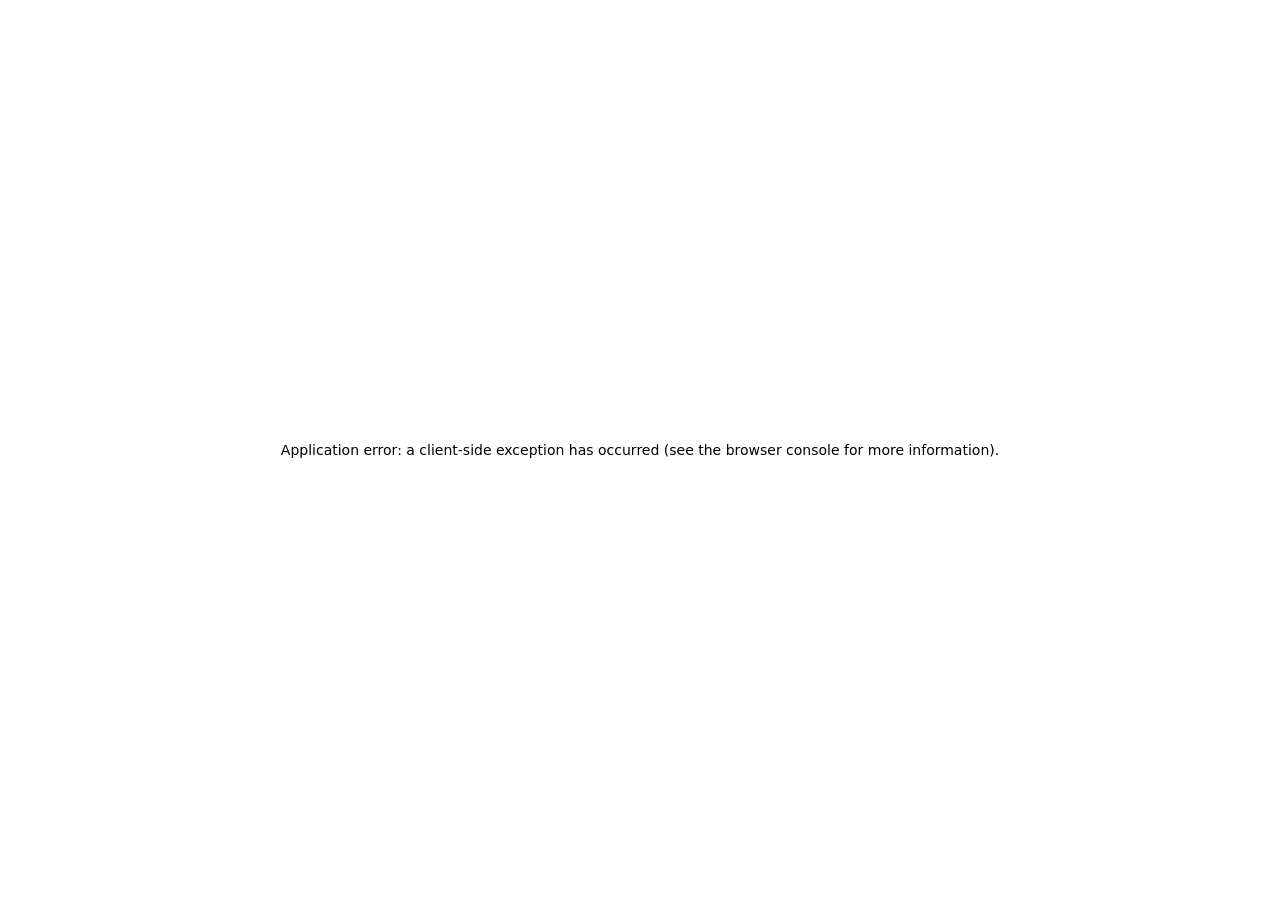
==== index.html @ 3fb5c4dd "first" ====
<!DOCTYPE html>
<html lang="en" class="scroll-smooth __className_f367f3">

<head>
    <meta charSet="utf-8" />
    <meta name="viewport" content="width=device-width, initial-scale=1" />
    <link rel="preload" href="/_next/static/media/e4af272ccee01ff0-s.p.woff2" as="font" crossorigin="" type="font/woff2" />
    <link rel="preload" as="image" imageSrcSet="/_next/image.png?url=%2F_static%2Fdashboard.png&amp;w=256&amp;q=75 256w, /_next/image.png?url=%2F_static%2Fdashboard.png&amp;w=384&amp;q=75 384w, /_next/image.png?url=%2F_static%2Fdashboard.png&amp;w=640&amp;q=75 640w, /_next/image.png?url=%2F_static%2Fdashboard.png&amp;w=750&amp;q=75 750w, /_next/image.png?url=%2F_static%2Fdashboard.png&amp;w=828&amp;q=75 828w, /_next/image.png?url=%2F_static%2Fdashboard.png&amp;w=1080&amp;q=75 1080w, /_next/image.png?url=%2F_static%2Fdashboard.png&amp;w=1200&amp;q=75 1200w, /_next/image.png?url=%2F_static%2Fdashboard.png&amp;w=1920&amp;q=75 1920w, /_next/image.png?url=%2F_static%2Fdashboard.png&amp;w=2048&amp;q=75 2048w, /_next/image.png?url=%2F_static%2Fdashboard.png&amp;w=3840&amp;q=75 3840w"
        imageSizes="(max-width: 768px) 100vw, (max-width: 1200px) 50vw, 40vw" fetchPriority="high" />
    <link rel="stylesheet" href="/_next/static/css/a1d5746f91f92fc0.css" data-precedence="next" />
    <link rel="preload" as="script" fetchPriority="low" href="/_next/static/chunks/webpack-32dfbb455e7e0a4c.js" />
    <script src="/_next/static/chunks/a7392861-5755511f63c6bb70.js" async=""></script>
    <script src="/_next/static/chunks/440-9023aded2d853743.js" async=""></script>
    <script src="/_next/static/chunks/main-app-6754ae4d8f58dcad.js" async=""></script>
    <script src="/_next/static/chunks/237-ccdc82ab28decccc.js" async=""></script>
    <script src="/_next/static/chunks/806-13dec218d05484a4.js" async=""></script>
    <script src="/_next/static/chunks/450-8067a23358e3efa2.js" async=""></script>
    <script src="/_next/static/chunks/713-5c0d7278251396af.js" async=""></script>
    <script src="/_next/static/chunks/85-36b019e5b4ba172a.js" async=""></script>
    <script src="/_next/static/chunks/410-d7c06f6396601287.js" async=""></script>
    <script src="/_next/static/chunks/app/page-41d3a066902ad9f3.js" async=""></script>
    <script src="/_next/static/chunks/app/layout-18bde66f8bea75bb.js" async=""></script>
    <link rel="preload" href="/js/script.js" as="script" />
    <title>Cobalt | Unleash the power of intuitive finance</title>
    <meta name="description" content="Cobalt is a financial management platform empowering small business owners. Say goodbye to the outdated financial tools and manage your business with ease." />
    <meta name="robots" content="index, follow, max-video-preview:-1, max-image-preview:large, max-snippet:-1" />
    <link rel="canonical" href="https://joincobalt.com" />
    <meta name="google-site-verification" content="WQKN_sJgnwF-KXmnHrwsnNnmv0ZA91E7vCKd-5UypZY" />
    <meta property="og:title" content="Cobalt | Unleash the power of intuitive finance" />
    <meta property="og:description" content="Cobalt is a financial management platform empowering small business owners. Say goodbye to the outdated financial tools and manage your business with ease." />
    <meta property="og:url" content="https://joincobalt.com" />
    <meta property="og:site_name" content="Cobalt" />
    <meta property="og:locale" content="en-US" />
    <meta property="og:image:type" content="image/png" />
    <meta property="og:image:width" content="1200" />
    <meta property="og:image:height" content="630" />
    <meta property="og:image" content="https://joincobalt.com/opengraph-image.png?99b44bdd6585d9a7" />
    <meta property="og:type" content="website" />
    <meta name="twitter:card" content="summary_large_image" />
    <meta name="twitter:site" content="@joincobalt" />
    <meta name="twitter:title" content="Cobalt | Unleash the power of intuitive finance" />
    <meta name="twitter:description" content="Cobalt is a financial management platform empowering small business owners. Say goodbye to the outdated financial tools and manage your business with ease." />
    <meta name="twitter:image:type" content="image/png" />
    <meta name="twitter:image:width" content="1200" />
    <meta name="twitter:image:height" content="630" />
    <meta name="twitter:image" content="https://joincobalt.com/opengraph-image.png?99b44bdd6585d9a7" />
    <link rel="icon" href="/favicon.ico" type="image/x-icon" sizes="16x16" />
    <link rel="icon" href="/icon.svg?af8e6e0327f5cc4d" type="image/svg+xml" sizes="any" />
    <meta name="next-size-adjust" />
    <script src="/_next/static/chunks/polyfills-42372ed130431b0a.js" noModule=""></script>
</head>

<body class="bg-zinc-950 antialiased selection:bg-cyan-300 selection:text-cyan-800">
    <div class="overflow-clip">
        <header class="absolute inset-x-0 top-0 z-10">
            <div class="relative flex justify-center">
                <div class="mx-4 w-full max-w-7xl">
                    <nav class="flex min-h-[5rem] items-center justify-between px-4 py-3" aria-label="Global">
                        <div class="flex lg:flex-1"><a href="/"><svg fill="none" xmlns="http://www.w3.org/2000/svg" viewBox="0 0 75 20" class="h-6"><path d="M13.09 10a2.5 2.5 0 1 1-5 0 2.5 2.5 0 0 1 5 0Z" fill="#006ADC"></path><path d="M10.59 18.25c3.1 0 5.8-1.71 7.21-4.24l1.6.71a10 10 0 1 1 0-9.44L17.8 6a8.25 8.25 0 1 0-7.21 12.25Z" fill="#fff"></path><path fill-rule="evenodd" clip-rule="evenodd" d="M10.59 16.25a6.25 6.25 0 1 0 0-12.5 6.25 6.25 0 0 0 0 12.5Zm0-1.75a4.5 4.5 0 1 0 0-9 4.5 4.5 0 0 0 0 9Zm38.14.64a2.9 2.9 0 0 1-1.8-.52 3.29 3.29 0 0 1-1-1.32c-.11-.3-.2-.6-.28-.9v2.5h-2.04V1.5h2.04v6.26c.08-.31.18-.62.3-.92.23-.55.57-.99 1.02-1.32a2.89 2.89 0 0 1 1.8-.52c.8 0 1.5.2 2.08.62.59.41 1.04 1 1.36 1.76.32.75.48 1.64.48 2.68 0 1.03-.16 1.92-.48 2.68a4.05 4.05 0 0 1-1.38 1.78c-.58.41-1.28.62-2.1.62Zm-2.86-3.02a4.23 4.23 0 0 1-.22-1.42V9.44c0-.53.08-1 .22-1.42.16-.41.42-.74.76-.98.35-.24.8-.36 1.36-.36.75 0 1.37.27 1.86.82.51.55.76 1.4.76 2.56 0 1.15-.25 2-.76 2.56-.49.56-1.11.84-1.86.84-.56 0-1.01-.12-1.36-.36-.34-.24-.6-.57-.76-.98Z" fill="#fff"></path><path d="M25.18 14.48c.7.41 1.51.62 2.46.62 1.25 0 2.25-.31 3-.94a4.38 4.38 0 0 0 1.5-2.36l-1.9-.88c-.1.73-.34 1.33-.74 1.8-.4.45-1 .68-1.82.68-.53 0-1-.13-1.4-.38a2.6 2.6 0 0 1-.9-1.14 5 5 0 0 1-.3-1.84c0-.7.1-1.3.3-1.8.21-.5.51-.89.9-1.14.4-.27.87-.4 1.4-.4.81 0 1.42.23 1.82.7.4.45.65 1.04.74 1.76l1.9-.86a4.38 4.38 0 0 0-1.5-2.36 4.52 4.52 0 0 0-3-.94c-.95 0-1.77.2-2.46.62-.7.41-1.23 1-1.62 1.76a5.96 5.96 0 0 0-.56 2.66c0 1.01.19 1.9.56 2.66.39.76.93 1.35 1.62 1.78Z" fill="#fff"></path><path fill-rule="evenodd" clip-rule="evenodd" d="M34.93 14.48c.7.41 1.52.62 2.42.62a4.32 4.32 0 0 0 4.08-2.4c.4-.76.6-1.65.6-2.66 0-1.01-.2-1.9-.6-2.66a4.19 4.19 0 0 0-1.64-1.76A4.74 4.74 0 0 0 37.35 5c-.9 0-1.71.2-2.42.62-.7.41-1.25 1-1.64 1.76a5.8 5.8 0 0 0-.58 2.66c0 1.01.2 1.9.58 2.66a4.4 4.4 0 0 0 1.64 1.78Zm3.78-1.44c-.38.24-.83.36-1.34.36-.5 0-.95-.12-1.34-.36-.38-.24-.7-.6-.92-1.1a4.82 4.82 0 0 1-.32-1.9c0-.77.1-1.4.32-1.9.23-.5.54-.86.92-1.1.39-.24.84-.36 1.34-.36.5 0 .96.12 1.34.36.4.24.7.6.92 1.1.23.5.34 1.13.34 1.9s-.11 1.4-.34 1.9c-.21.5-.52.86-.92 1.1Zm22.58 1.86h1.28v-1.78h-.62a.6.6 0 0 1-.4-.12c-.08-.1-.12-.25-.12-.46V8.76c0-1.19-.33-2.1-.98-2.76-.64-.67-1.56-1-2.76-1a5.24 5.24 0 0 0-4.34 2.18l1.3 1.44a3.7 3.7 0 0 1 1.1-1.3 2.86 2.86 0 0 1 1.72-.52c.8 0 1.33.2 1.58.6.22.33.35.72.39 1.18l-3.35 1.46c-.75.3-1.35.68-1.8 1.12-.44.44-.66 1-.66 1.66 0 .68.23 1.23.68 1.66a2.7 2.7 0 0 0 1.88.62 3.07 3.07 0 0 0 2.84-1.62c.21-.37.37-.74.46-1.1v.64c0 .47.08.84.24 1.12.16.27.37.46.64.58.28.12.59.18.92.18Zm-1.8-3.74V10l-2.62 1.22c-.44.2-.76.4-.96.6a1 1 0 0 0-.28.7c0 .3.1.53.3.7.21.16.53.24.96.24.39 0 .73-.05 1.04-.16a2.19 2.19 0 0 0 1.56-2.14Z" fill="#fff"></path><path d="M65.96 14.9h-2.04V1.5h2.04v13.4Zm3.84-.12c.42.23.93.34 1.51.34a3.3 3.3 0 0 0 2.74-1.28l-.64-1.9c-.14.28-.36.56-.64.84-.28.27-.6.4-1 .4-.36 0-.66-.1-.9-.28-.22-.19-.34-.56-.34-1.12v-5h3.06V5.2h-3.06V2.62L68.5 3.98V5.2h-1.54v1.58h1.54v5.54c0 .56.12 1.05.34 1.48.23.41.55.74.96.98Z" fill="#fff"></path></svg></a></div>
                        <div
                            class="flex flex-1 items-center justify-end space-x-4 text-sm font-medium text-zinc-300 transition hover:text-zinc-100 sm:space-x-6"><a href="/blog">Blog</a><button class="group relative rounded-full p-px text-sm/6 text-zinc-400 duration-300 hover:text-zinc-100 hover:shadow-glow" type="button" aria-haspopup="dialog" aria-expanded="false" aria-controls="radix-:R19kq:"
                                data-state="closed"><span class="absolute inset-0 overflow-hidden rounded-full"><span class="absolute inset-0 rounded-full bg-[image:radial-gradient(75%_100%_at_50%_0%,rgba(56,189,248,0.6)_0%,rgba(56,189,248,0)_75%)] opacity-0 transition-opacity duration-500 group-hover:opacity-100"></span></span><div class="relative z-10 rounded-full bg-zinc-950 px-4 py-1.5 ring-1 ring-white/10">Join the waitlist</div><span class="absolute -bottom-0 left-[1.125rem] h-px w-[calc(100%-2.25rem)] bg-gradient-to-r from-cyan-400/0 via-cyan-400/90 to-cyan-400/0 transition-opacity duration-500 group-hover:opacity-40"></span></button></div>
                </nav>
            </div>
    </div>
    </header>
    <script type="application/ld+json">
        {
            "@context": "https://schema.org",
            "@type": "WebSite",
            "url": "https://joincobalt.com",
            "name": "Cobalt",
            "alternateName": ["Cobalt Financial Technologies", "Cobalt Financial", "Cobalt"],
            "description": "Cobalt is a financial management platform empowering small business owners. Say goodbye to the outdated financial tools and manage your business with ease."
        }
    </script>
    <main>
        <section class="relative isolate transform-gpu pt-14">
            <div class="absolute inset-0 -z-10 bg-[image:radial-gradient(80%_50%_at_50%_-20%,hsl(206,81.9%,65.3%,0.5),rgba(255,255,255,0))]"></div><svg class="absolute inset-0 -z-10 h-full w-full stroke-white/5 [mask-image:radial-gradient(75%_50%_at_top_center,white,transparent)]" aria-hidden="true"><defs><pattern id="hero" width="80" height="80" x="50%" y="-1" patternUnits="userSpaceOnUse"><path d="M.5 200V.5H200" fill="none"></path></pattern></defs><rect width="100%" height="100%" stroke-width="0" fill="url(#hero)"></rect></svg>
            <div
                class="py-24 sm:py-32 lg:pb-40">
                <div class="mx-auto max-w-7xl px-6 lg:px-8">
                    <div class="relative mx-auto max-w-3xl text-center">
                        <h1 class="bg-gradient-to-br from-white to-zinc-500 bg-clip-text text-5xl/[1.07] font-bold tracking-tight text-transparent md:text-7xl/[1.07]" style="opacity:0;transform:scale(0.9)">Unleash the power of intuitive finance</h1>
                        <p class="mt-6 text-lg font-medium text-zinc-400 md:text-xl" style="opacity:0;transform:translateY(10px)">Say goodbye to the outdated financial tools. Every small business owner, regardless of the background, can now manage their business like a pro. Simple. Intuitive. And never boring.</p>
                        <div class="mt-10 flex flex-col items-center justify-center gap-y-8">
                            <div style="opacity:0;transform:translateY(10px)"><button class="group relative rounded-full p-px text-sm/6 text-zinc-400 duration-300 hover:text-zinc-100 hover:shadow-glow" type="button" aria-haspopup="dialog" aria-expanded="false" aria-controls="radix-:Rjlj9ukq:" data-state="closed"><span class="absolute inset-0 overflow-hidden rounded-full"><span class="absolute inset-0 rounded-full bg-[image:radial-gradient(75%_100%_at_50%_0%,rgba(56,189,248,0.6)_0%,rgba(56,189,248,0)_75%)] opacity-0 transition-opacity duration-500 group-hover:opacity-100"></span></span><div class="relative z-10 rounded-full bg-zinc-950 px-4 py-1.5 ring-1 ring-white/10">Join the waitlist</div><span class="absolute -bottom-0 left-[1.125rem] h-px w-[calc(100%-2.25rem)] bg-gradient-to-r from-cyan-400/0 via-cyan-400/90 to-cyan-400/0 transition-opacity duration-500 group-hover:opacity-40"></span></button></div>
                            <div
                                class="group" style="opacity:0">
                                <a class="flex flex-col items-center gap-1" href="/#intro">
                                    <p class="text-sm/6 text-zinc-400 duration-300 group-hover:text-zinc-100">Learn more</p><svg xmlns="http://www.w3.org/2000/svg" width="18" height="18" viewBox="0 0 24 24" fill="none" stroke="currentColor" stroke-width="1.5" stroke-linecap="round" stroke-linejoin="round" class="lucide lucide-arrow-down text-zinc-400 duration-300 group-hover:translate-y-1.5 group-hover:text-zinc-100"><path d="M12 5v14"></path><path d="m19 12-7 7-7-7"></path></svg></a>
                        </div>
                    </div>
                </div>
                <div class="perspective-[1500px] relative pt-16" style="opacity:0">
                    <div class="relative" style="transform:rotateX(25deg)">
                        <div class="absolute -top-px right-20 h-2 w-20 [mask-image:linear-gradient(to_right,rgba(217,217,217,0)_0%,#d9d9d9_25%,#d9d9d9_75%,rgba(217,217,217,0)_100%)] md:w-32 lg:w-64">
                            <div class="h-px w-full animate-starlight-right bg-gradient-to-r from-cyan-400/0 via-cyan-400 to-cyan-400/0"></div>
                        </div>
                        <div class="rounded-md bg-zinc-950 ring-1 ring-white/10 lg:rounded-2xl">
                            <div class="" style="opacity:0"><img alt="App screenshot" fetchPriority="high" width="4200" height="2490" decoding="async" data-nimg="1" class="rounded-md lg:rounded-2xl" style="color:transparent" sizes="(max-width: 768px) 100vw, (max-width: 1200px) 50vw, 40vw"
                                    srcSet="/_next/image.png?url=%2F_static%2Fdashboard.png&amp;w=256&amp;q=75 256w, /_next/image.png?url=%2F_static%2Fdashboard.png&amp;w=384&amp;q=75 384w, /_next/image.png?url=%2F_static%2Fdashboard.png&amp;w=640&amp;q=75 640w, /_next/image.png?url=%2F_static%2Fdashboard.png&amp;w=750&amp;q=75 750w, /_next/image.png?url=%2F_static%2Fdashboard.png&amp;w=828&amp;q=75 828w, /_next/image.png?url=%2F_static%2Fdashboard.png&amp;w=1080&amp;q=75 1080w, /_next/image.png?url=%2F_static%2Fdashboard.png&amp;w=1200&amp;q=75 1200w, /_next/image.png?url=%2F_static%2Fdashboard.png&amp;w=1920&amp;q=75 1920w, /_next/image.png?url=%2F_static%2Fdashboard.png&amp;w=2048&amp;q=75 2048w, /_next/image.png?url=%2F_static%2Fdashboard.png&amp;w=3840&amp;q=75 3840w"
                                    src="/_next/image.png?url=%2F_static%2Fdashboard.png&amp;w=3840&amp;q=75" /></div>
                        </div>
                        <div class="absolute -bottom-2 left-20 h-2 w-20 [mask-image:linear-gradient(to_right,rgba(217,217,217,0)_0%,#d9d9d9_25%,#d9d9d9_75%,rgba(217,217,217,0)_100%)] md:w-32 lg:w-64">
                            <div class="h-px w-full animate-starlight-left bg-gradient-to-r from-cyan-400/0 via-cyan-400 to-cyan-400/0"></div>
                        </div>
                    </div>
                </div>
                </div>
                </div>
                <div class="absolute inset-x-0 top-[calc(100%-13rem)] -z-10 transform-gpu overflow-hidden blur-3xl sm:top-[calc(100%-30rem)]" aria-hidden="true"></div>
        </section>
        <section id="intro" class="mx-auto max-w-7xl p-6 py-16 md:py-24 lg:px-8">
            <div class="grid items-start justify-between gap-5 md:grid-cols-2">
                <div class="pr-8 text-4xl/[1.07] font-bold tracking-tight md:pr-16 md:text-5xl/[1.07]"><span class="bg-gradient-to-br from-white to-zinc-500 bg-clip-text text-transparent">Who said finance has to be boring?</span></div>
                <div class="text-lg text-zinc-400/80">With Cobalt, managing your business finances is effortless, empowering, and anything but boring. Our intuitive platform brings clarity to your cash flow, simplifies your financial decision-making, and puts the power of advanced financial
                    management right at your fingertips.
                    <!-- --><span class="text-zinc-200">Say no to spreadsheets and tools designed in the 80s.</span></div>
            </div>
        </section>
        <section class="mx-auto lg:px-8 py-16 md:py-24 p-6 max-w-7xl">
            <div class="justify-between items-start gap-5 grid max-w-xl">
                <div class="font-bold text-4xl/[1.07] md:text-5xl/[1.07] tracking-tight"><span class="bg-clip-text bg-gradient-to-br from-white to-zinc-500 text-transparent">Everything you need. <br/>Nothing you don’t</span></div>
                <div class="text-lg text-zinc-400/80">Financial management and visibility in one place. Experience
                    <!-- --><span class="text-zinc-200">a flexible toolkit</span> that makes every task feel like a breeze.</div>
            </div>
            <div class="gap-4 lg:gap-6 xl:gap-8 grid grid-cols-6 lg:grid-cols-12 mt-16">
                <div class="flex flex-col order-1 col-span-full md:col-span-3 lg:col-span-5 xl:col-span-4 bg-zinc-900/50 rounded-2xl ring-1 ring-zinc-100/10 h-[480px] overflow-hidden">
                    <div class="relative flex justify-center items-center mb-4 w-full h-full overflow-hidden [mask:linear-gradient(black_70%,transparent)]">
                        <div class="top-6 md:top-8 sm:right-6 md:right-8 absolute bg-zinc-900 rounded-lg ring-1 ring-zinc-100/10 w-[230px] h-[300px]"><svg fill="none" xmlns="http://www.w3.org/2000/svg" viewBox="0 0 230 300"><path d="M68.16 252v48m46.39-48v48m47.57-48v48" stroke="#fff" stroke-opacity=".08" stroke-dasharray="2 2"></path><path d="M20.88 290.28c57.12 0 46.28-18.64 101.12-14.32 38 3 53-4.5 86.81 5.34" stroke="#F8961E"></path><ellipse cx="21.5" cy="290.15" rx="1.5" ry="1.51" fill="#F8961E"></ellipse><ellipse cx="68.18" cy="283.16" rx="1.5" ry="1.51" fill="#F8961E"></ellipse><ellipse cx="114.68" cy="275.71" rx="1.5" ry="1.51" fill="#F8961E"></ellipse><ellipse cx="162.25" cy="276.37" rx="1.5" ry="1.51" fill="#F8961E"></ellipse><ellipse cx="209.43" cy="281.36" rx="1.5" ry="1.51" fill="#F8961E"></ellipse><path d="M21.47 282.79c13.17 2.34 43.76 6.18 60.72 2.73 21.2-4.3 33.39-16.57 53.31-22.54 10-3 14.5-4.5 41.8 3.63 17.26 5.14 26.2 7.85 32.2 9.85" stroke="#0081F1"></path><path d="M22.8 282.74a1 1 0 0 1-1 1 1 1 0 0 1-1-1 1 1 0 0 1 1-1.01 1 1 0 0 1 1 1Zm46.28 4.16a1 1 0 0 1-1 1 1 1 0 0 1-1-1 1 1 0 0 1 1-1 1 1 0 0 1 1 1Zm46.6-14.92a1 1 0 0 1-1 1 1 1 0 0 1-1-1 1 1 0 0 1 1-1.01 1 1 0 0 1 1 1Zm47.57-9.42a1 1 0 0 1-1 1.01 1 1 0 0 1-1-1 1 1 0 0 1 1-1.01 1 1 0 0 1 1 1Zm47.18 13.64a1 1 0 0 1-1 1.02 1 1 0 0 1-1-1.01 1 1 0 0 1 1-1 1 1 0 0 1 1 1Z" fill="#0081F1" stroke="#0081F1"></path><path d="M16.48 13.04V12h6.2v1.04h-2.5V20h-1.2v-6.96h-2.5Zm9.13 7.08a2.6 2.6 0 0 1-2.45-1.47c-.23-.46-.35-1-.35-1.62 0-.63.12-1.17.35-1.64a2.6 2.6 0 0 1 2.45-1.47 2.6 2.6 0 0 1 2.45 1.47c.23.47.34 1.01.34 1.64 0 .62-.11 1.16-.34 1.62a2.6 2.6 0 0 1-2.45 1.47Zm0-.98c.37 0 .67-.1.9-.29.25-.2.42-.45.54-.77.12-.32.17-.67.17-1.06 0-.38-.05-.73-.17-1.05a1.9 1.9 0 0 0-.53-.78c-.24-.2-.54-.3-.9-.3-.38 0-.68.1-.92.3-.24.2-.42.46-.54.78a3.21 3.21 0 0 0 0 2.11c.12.32.3.58.54.77.24.2.54.3.91.3Zm6.34.98a2.33 2.33 0 0 1-2.18-1.44 3.96 3.96 0 0 1-.32-1.67c0-.65.1-1.2.32-1.66a2.34 2.34 0 0 1 2.2-1.43c.36 0 .66.06.89.19.23.12.4.27.53.43.13.16.23.3.3.43h.07V12h1.17v8h-1.14v-.93h-.1a3.1 3.1 0 0 1-.3.43 1.7 1.7 0 0 1-1.44.62Zm.26-1c.34 0 .62-.09.85-.26.24-.18.41-.43.53-.75.13-.32.19-.69.19-1.11 0-.42-.06-.78-.18-1.1a1.6 1.6 0 0 0-.53-.72 1.39 1.39 0 0 0-.86-.27c-.35 0-.64.1-.88.28-.23.18-.4.43-.53.74-.12.32-.17.67-.17 1.07s.06.76.18 1.08c.12.32.3.58.53.76.23.19.53.28.87.28Zm6.13 1.01c-.38 0-.72-.07-1.03-.2-.3-.15-.55-.36-.73-.63-.18-.27-.27-.6-.27-1a1.44 1.44 0 0 1 .72-1.36c.23-.12.47-.21.75-.28.27-.06.55-.11.83-.15l.88-.1c.22-.03.38-.07.49-.14.1-.06.15-.16.15-.3v-.03c0-.34-.1-.6-.29-.8-.19-.18-.47-.27-.85-.27-.4 0-.7.08-.93.26a1.4 1.4 0 0 0-.47.57l-1.1-.25a2.11 2.11 0 0 1 1.45-1.37 3.4 3.4 0 0 1 1.8-.07c.27.05.52.15.75.3.24.15.43.36.58.64.16.27.23.63.23 1.07V20h-1.14v-.82h-.05c-.07.15-.19.3-.34.45a1.8 1.8 0 0 1-.58.36c-.24.1-.52.14-.85.14Zm.25-.93c.33 0 .6-.07.83-.2a1.34 1.34 0 0 0 .71-1.16v-.78a.6.6 0 0 1-.24.12l-.4.09a44.42 44.42 0 0 1-.8.11 2.9 2.9 0 0 0-.62.15c-.19.07-.34.16-.45.29a.8.8 0 0 0-.16.5c0 .29.1.5.32.66.21.14.48.22.81.22Zm4.79 3.05a2.43 2.43 0 0 1-.8-.13l.28-.96c.22.06.4.09.57.08.17 0 .32-.07.45-.19s.24-.3.34-.57l.14-.4-2.2-6.08h1.26l1.52 4.66H45L46.52 14h1.25l-2.47 6.8c-.11.31-.26.58-.44.8a1.7 1.7 0 0 1-.63.49c-.24.1-.53.16-.85.16ZM18.09 92v8h-1.21v-8h1.2Zm2.83 4.44V100h-1.17v-6h1.12v.98h.08c.13-.32.35-.58.64-.77.3-.2.67-.29 1.12-.29.41 0 .77.09 1.08.26.3.17.54.42.71.76.17.33.26.75.26 1.24V100h-1.17v-3.68c0-.43-.11-.77-.34-1.02a1.2 1.2 0 0 0-.93-.37c-.27 0-.52.06-.73.18-.2.12-.37.29-.5.52-.11.22-.17.49-.17.8Zm9.9-.98-1.06.2a1.26 1.26 0 0 0-.2-.4c-.1-.12-.23-.22-.4-.3a1.39 1.39 0 0 0-.6-.11c-.33 0-.6.07-.83.22-.22.15-.33.33-.33.57 0 .2.08.36.23.48.14.12.38.22.71.3l.96.22c.55.13.96.32 1.23.6.27.26.4.6.4 1.03 0 .36-.1.68-.3.96a2 2 0 0 1-.87.65c-.37.16-.8.24-1.28.24-.67 0-1.22-.14-1.64-.43-.42-.29-.69-.7-.78-1.23l1.13-.17c.07.3.21.52.43.67.22.15.5.22.86.22.38 0 .69-.08.91-.24.23-.16.35-.36.35-.59a.61.61 0 0 0-.21-.47 1.38 1.38 0 0 0-.64-.29l-1.02-.22a2.44 2.44 0 0 1-1.24-.61 1.5 1.5 0 0 1-.4-1.06c0-.35.1-.66.3-.93.2-.27.47-.47.82-.62a3 3 0 0 1 1.2-.23c.65 0 1.16.14 1.53.42a2 2 0 0 1 .74 1.12Zm1.4 4.54v-6h1.17v6h-1.17Zm.6-6.93a.74.74 0 0 1-.53-.2.66.66 0 0 1-.22-.5c0-.18.07-.35.22-.48.14-.14.32-.21.52-.21s.38.07.52.2c.15.14.22.3.22.5 0 .19-.07.35-.22.5a.73.73 0 0 1-.52.2Zm4.66 9.3a3.6 3.6 0 0 1-1.23-.18c-.35-.13-.62-.3-.84-.5a1.9 1.9 0 0 1-.48-.67l1-.42c.07.12.16.24.28.37.12.13.28.24.49.33.2.09.47.13.79.13.44 0 .8-.1 1.1-.32.28-.21.43-.55.43-1.02V98.9h-.07c-.08.12-.18.27-.3.42-.14.16-.32.3-.55.4a2 2 0 0 1-.9.18c-.47 0-.9-.11-1.27-.33a2.36 2.36 0 0 1-.9-.99 3.58 3.58 0 0 1-.33-1.61c0-.64.1-1.19.32-1.64a2.34 2.34 0 0 1 2.2-1.41c.37 0 .67.05.9.18.23.12.4.27.53.43.13.16.23.3.3.43h.09V94h1.14v6.13c0 .52-.12.94-.36 1.27-.24.33-.56.58-.97.74-.4.16-.86.23-1.37.23Zm-.02-3.43c.34 0 .62-.08.86-.23.23-.16.4-.39.53-.68.12-.3.18-.66.18-1.07 0-.4-.06-.76-.18-1.07a1.6 1.6 0 0 0-.53-.71 1.39 1.39 0 0 0-.86-.27c-.35 0-.64.1-.87.28-.24.18-.42.42-.54.73a3.1 3.1 0 0 0 .01 2.08c.12.3.3.52.53.7.24.16.53.24.87.24Zm5.46-2.5V100h-1.17v-8h1.15v2.98h.08c.14-.33.35-.58.64-.77.29-.2.67-.29 1.13-.29.42 0 .77.09 1.08.26.31.17.55.42.72.75.17.34.26.75.26 1.25V100h-1.17v-3.68c0-.44-.11-.78-.34-1.02a1.22 1.22 0 0 0-.94-.37c-.28 0-.53.06-.75.18-.21.12-.38.29-.5.52-.13.22-.2.49-.2.8ZM51.17 94v.94h-3.28V94h3.28Zm-2.4-1.44h1.17v5.68c0 .22.03.4.1.51.07.11.15.19.26.23.11.04.23.06.36.06.09 0 .17 0 .24-.02l.17-.03.2.96c-.06.03-.16.05-.28.08-.13.03-.28.05-.47.05-.3 0-.6-.05-.86-.17a1.38 1.38 0 0 1-.64-.53 1.56 1.56 0 0 1-.25-.9v-5.92Zm8.09 2.9-1.06.2a1.25 1.25 0 0 0-.21-.4c-.1-.12-.22-.22-.38-.3a1.39 1.39 0 0 0-.6-.11c-.34 0-.62.07-.84.22-.22.15-.33.33-.33.57 0 .2.08.36.22.48.15.12.4.22.72.3l.96.22c.55.13.96.32 1.23.6.27.26.4.6.4 1.03 0 .36-.1.68-.3.96a2 2 0 0 1-.87.65c-.37.16-.8.24-1.28.24-.67 0-1.22-.14-1.64-.43-.43-.29-.69-.7-.78-1.23l1.13-.17c.07.3.21.52.43.67.22.15.5.22.86.22.38 0 .68-.08.91-.24.23-.16.35-.36.35-.59a.61.61 0 0 0-.21-.47 1.38 1.38 0 0 0-.64-.29l-1.02-.22a2.44 2.44 0 0 1-1.24-.61 1.5 1.5 0 0 1-.4-1.06c0-.35.1-.66.3-.93.2-.27.47-.47.82-.62a3 3 0 0 1 1.2-.23c.65 0 1.16.14 1.53.42a2 2 0 0 1 .74 1.12Z" fill="#A1A1A6"></path><rect x="16" y="174" width="198" height="14" rx="4" fill="#fff" fill-opacity=".04"></rect><rect x="49" y="176" width="29" height="10" rx="2" fill="#fff" fill-opacity=".15"></rect><path d="m32.82 184 2.65-5.3v-.04H32.4v-.48h3.61v.5L33.37 184h-.55Zm5.52.1c-.36 0-.67-.1-.94-.3a1.89 1.89 0 0 1-.63-.79 2.91 2.91 0 0 1-.23-1.18c0-.45.08-.84.23-1.18.15-.34.36-.6.63-.79.27-.19.59-.28.95-.28a1.27 1.27 0 0 1 1.09.49c.1.13.18.27.24.4h.05v-2.29h.5V184h-.49v-.81h-.06a2 2 0 0 1-.25.4 1.32 1.32 0 0 1-1.09.5Zm.06-.47c.28 0 .52-.08.72-.23.2-.16.35-.37.46-.64a2.72 2.72 0 0 0 0-1.86c-.1-.27-.26-.48-.46-.63-.2-.16-.44-.23-.72-.23-.3 0-.54.08-.74.24-.2.15-.35.37-.45.63a2.63 2.63 0 0 0 0 1.83c.1.27.26.49.45.65.2.16.45.24.74.24Z" fill="#A1A1A6"></path><path d="M59.65 178.18V184h-.7v-5.08h-.04l-1.42.94v-.71l1.45-.97h.7Zm1.53 4.63v-.58l2.56-4.05h.42v.9h-.28l-1.93 3.06v.04h3.44v.63h-4.2Zm2.74 1.19v-5.82h.67V184h-.67Zm4.2.1a1.7 1.7 0 0 1-1.62-1.07 2.83 2.83 0 0 1-.24-1.2c0-.46.08-.86.24-1.2a1.73 1.73 0 0 1 1.63-1.06c.28.01.5.06.67.15.16.1.3.2.38.32.09.12.16.21.2.29h.06v-2.15h.67V184h-.64v-.67h-.08l-.21.3a1.28 1.28 0 0 1-1.07.46Zm.08-.61c.27 0 .5-.07.69-.21.18-.14.32-.34.42-.59.1-.25.14-.54.14-.87 0-.33-.04-.61-.14-.86a1.3 1.3 0 0 0-.42-.57c-.18-.14-.41-.2-.69-.2-.28 0-.52.06-.7.21-.2.14-.33.34-.43.59-.1.25-.14.52-.14.83 0 .3.05.6.14.84.1.26.24.46.43.6.19.16.42.23.7.23Z" fill="#F5F5F7"></path><path d="M88.54 184.08c-.36 0-.68-.07-.96-.2a1.5 1.5 0 0 1-.67-.54 1.4 1.4 0 0 1-.27-.8h.54c.01.22.08.4.2.56.12.16.28.28.48.37.2.09.42.13.67.13.27 0 .5-.05.71-.15.2-.1.37-.24.48-.41.12-.18.18-.38.18-.6a1.1 1.1 0 0 0-.7-1.04 1.9 1.9 0 0 0-.79-.15h-.34v-.48h.34c.25 0 .48-.04.67-.13.2-.1.35-.23.46-.4.11-.16.17-.36.17-.58a1.04 1.04 0 0 0-.55-.95c-.18-.1-.38-.14-.62-.14-.22 0-.43.05-.62.13-.18.09-.34.21-.45.37a1 1 0 0 0-.18.57h-.52c.01-.3.1-.57.25-.8.16-.23.38-.41.64-.54a2 2 0 0 1 .89-.2c.34 0 .64.07.89.21a1.52 1.52 0 0 1 .78 1.33c0 .33-.09.61-.27.85-.18.23-.42.4-.72.49v.03c.37.08.66.24.87.5.22.25.32.56.32.93 0 .31-.08.6-.24.84a1.7 1.7 0 0 1-.67.59c-.28.14-.6.21-.97.21Zm4.95 0c-.41 0-.76-.12-1.05-.35a2.23 2.23 0 0 1-.67-1.03 4.99 4.99 0 0 1-.23-1.6c0-.63.08-1.17.23-1.61.16-.45.38-.8.67-1.03.3-.24.64-.36 1.05-.36.4 0 .75.12 1.04.36.29.24.51.58.67 1.03.15.44.23.98.23 1.6 0 .63-.08 1.16-.23 1.61a2.2 2.2 0 0 1-.67 1.03 1.6 1.6 0 0 1-1.04.35Zm0-.48c.44 0 .8-.22 1.05-.65a3.8 3.8 0 0 0 .37-1.86c0-.53-.05-.98-.17-1.36a1.9 1.9 0 0 0-.49-.86c-.21-.2-.47-.3-.76-.3-.45 0-.8.22-1.05.67a3.75 3.75 0 0 0-.38 1.85c0 .53.05.98.17 1.36.11.37.28.66.49.86.21.2.47.3.77.3Zm4.69.5c-.36 0-.68-.1-.94-.3a1.89 1.89 0 0 1-.63-.79 2.91 2.91 0 0 1-.23-1.18c0-.45.08-.84.23-1.18.15-.34.36-.6.63-.79.27-.19.58-.28.94-.28a1.27 1.27 0 0 1 1.09.49c.1.13.19.27.25.4h.04v-2.29h.51V184h-.5v-.81h-.05a2 2 0 0 1-.25.4 1.32 1.32 0 0 1-1.1.5Zm.06-.47c.28 0 .52-.08.72-.23.2-.16.35-.37.45-.64a2.72 2.72 0 0 0 0-1.86c-.1-.27-.25-.48-.45-.63-.2-.16-.44-.23-.72-.23-.3 0-.54.08-.74.24-.2.15-.35.37-.46.63-.1.27-.15.58-.15.91 0 .34.05.65.16.92.1.27.25.49.45.65.2.16.45.24.74.24Zm21.16-5.53a1.73 1.73 0 0 1 1.32.61c.19.21.33.5.44.84a6.38 6.38 0 0 1 .04 2.6c-.09.4-.21.73-.38 1.02a1.68 1.68 0 0 1-1.5.91c-.31 0-.6-.07-.83-.2a1.59 1.59 0 0 1-.59-.54 1.9 1.9 0 0 1-.28-.8h.52c.06.3.18.56.38.76.2.2.47.3.8.3.47 0 .84-.22 1.1-.66.27-.45.4-1.08.4-1.9h-.04c-.09.18-.2.33-.35.45a1.66 1.66 0 0 1-1.1.4 1.7 1.7 0 0 1-.89-.24 1.84 1.84 0 0 1-.64-.67 1.95 1.95 0 0 1-.24-.98c0-.34.07-.66.22-.95a1.75 1.75 0 0 1 1.61-.95Zm0 .48c-.25 0-.48.06-.68.2-.2.12-.36.3-.48.5a1.6 1.6 0 0 0-.17.72 1.4 1.4 0 0 0 .65 1.23c.2.13.43.19.68.19a1.26 1.26 0 0 0 .97-.44 1.4 1.4 0 0 0 .35-1.01c-.02-.27-.09-.5-.2-.71a1.32 1.32 0 0 0-.47-.5c-.2-.12-.41-.18-.65-.18Zm4.93 5.5c-.41 0-.76-.12-1.05-.35-.29-.24-.5-.58-.66-1.03a5 5 0 0 1-.23-1.6c0-.63.07-1.17.23-1.61.15-.45.37-.8.66-1.03.3-.24.64-.36 1.05-.36.4 0 .75.12 1.04.36.3.24.52.58.67 1.03.15.44.23.98.23 1.6 0 .63-.08 1.16-.23 1.61a2.2 2.2 0 0 1-.67 1.03 1.6 1.6 0 0 1-1.04.35Zm0-.48c.45 0 .8-.22 1.05-.65a3.8 3.8 0 0 0 .38-1.86c0-.53-.06-.98-.18-1.36a1.9 1.9 0 0 0-.49-.86c-.2-.2-.46-.3-.76-.3-.45 0-.8.22-1.05.67a3.74 3.74 0 0 0-.38 1.85c0 .53.06.98.17 1.36.12.37.28.66.5.86.2.2.46.3.76.3Zm4.69.5c-.36 0-.67-.1-.94-.3a1.88 1.88 0 0 1-.63-.79 2.9 2.9 0 0 1-.23-1.18c0-.45.08-.84.23-1.18.15-.34.36-.6.63-.79.27-.19.59-.28.95-.28a1.28 1.28 0 0 1 1.09.49c.1.13.18.27.24.4h.05v-2.29h.5V184h-.49v-.81h-.06c-.06.13-.14.27-.25.4a1.32 1.32 0 0 1-1.09.5Zm.06-.47c.28 0 .52-.08.72-.23.2-.16.35-.37.46-.64a2.72 2.72 0 0 0 0-1.86c-.1-.27-.26-.48-.46-.63-.2-.16-.44-.23-.72-.23-.3 0-.54.08-.74.24-.2.15-.35.37-.45.63a2.63 2.63 0 0 0 0 1.83c.1.27.26.49.45.65.2.16.45.24.74.24Zm19.69-5.45h.62l2.1 5.07h.06l2.1-5.07h.62V184h-.5v-4.7h-.04l-1.97 4.7h-.48l-1.96-4.7h-.05v4.7h-.5v-5.82Zm6.7.48v-.48h4.22v.48h-1.85V184h-.53v-5.34h-1.84Zm7.12 5.34h-1.7v-5.82h1.8c.55 0 1.03.12 1.42.35.4.23.7.56.91 1 .21.43.32.94.32 1.55 0 .6-.11 1.13-.33 1.57-.21.43-.52.77-.94 1-.4.23-.9.35-1.48.35Zm-1.18-.48h1.15c.5 0 .91-.1 1.25-.3.34-.19.6-.47.76-.84.17-.36.25-.8.25-1.3s-.08-.94-.25-1.3a1.8 1.8 0 0 0-.72-.83c-.32-.2-.72-.3-1.2-.3h-1.24v4.87Zm19.82-5.34h.61l1.72 2.76h.06l1.72-2.76h.62l-2.1 3.3V184h-.53v-2.52l-2.1-3.3Zm5.74.48v-.48h4.22v.48h-1.85V184h-.53v-5.34h-1.84Zm7.12 5.34h-1.7v-5.82h1.8c.55 0 1.03.12 1.42.35.4.23.7.56.91 1 .21.43.32.94.32 1.55 0 .6-.11 1.13-.33 1.57-.21.43-.52.77-.94 1-.4.23-.9.35-1.48.35Zm-1.18-.48h1.15c.5 0 .91-.1 1.25-.3.34-.19.6-.47.76-.84.17-.36.25-.8.25-1.3s-.08-.94-.25-1.3a1.8 1.8 0 0 0-.72-.83c-.32-.2-.72-.3-1.2-.3h-1.24v4.87Z" fill="#A1A1A6"></path><rect x="16" y="109" width="95" height="53" rx="5" fill="#fff" fill-opacity=".04"></rect><path d="m98.83 143.08-4.95 4.96-2.92-2.91-3.8 3.79" stroke="#E75D5D" stroke-width=".75" stroke-linecap="round" stroke-linejoin="round"></path><path d="M95.33 143.08h3.5v3.5" stroke="#E75D5D" stroke-width=".75" stroke-linecap="round" stroke-linejoin="round"></path><path d="M31.24 151v-10h.64v10h-.64Zm2-6.9a1.14 1.14 0 0 0-.51-.86c-.3-.2-.69-.3-1.14-.3-.33 0-.62.05-.86.15-.24.1-.42.24-.55.42a1 1 0 0 0-.2.6c0 .2.04.36.13.5.1.14.21.25.36.35.15.09.3.16.48.23l.48.15.78.2a6 6 0 0 1 .79.25c.27.11.52.25.75.43a1.88 1.88 0 0 1 .77 1.57c0 .45-.12.85-.36 1.2-.23.36-.56.63-1 .84-.45.2-.98.3-1.6.3-.6 0-1.12-.1-1.56-.28a2.4 2.4 0 0 1-1.03-.81 2.34 2.34 0 0 1-.4-1.25h1.2c.03.29.12.53.28.72.17.2.38.33.64.43.26.09.55.13.86.13.34 0 .64-.05.9-.16.28-.1.49-.26.64-.45.15-.2.23-.42.23-.68a.84.84 0 0 0-.2-.59 1.5 1.5 0 0 0-.55-.37c-.22-.1-.48-.19-.77-.26l-.94-.26a3.68 3.68 0 0 1-1.52-.77 1.73 1.73 0 0 1-.56-1.34 2 2 0 0 1 .37-1.21c.25-.34.6-.61 1.02-.8.43-.2.9-.29 1.44-.29.54 0 1.02.1 1.44.29.41.19.74.45.98.78s.37.71.38 1.14h-1.17Zm5.64-2.1v8h-1.2v-6.79h-.05l-1.92 1.25v-1.16l2-1.3h1.17Zm2.17 8v-.88l2.7-2.8c.3-.3.53-.57.72-.8a3 3 0 0 0 .43-.66c.09-.2.14-.43.14-.67 0-.26-.07-.49-.2-.68-.12-.2-.29-.35-.5-.45a1.74 1.74 0 0 0-1.48.01 1.2 1.2 0 0 0-.5.5 1.6 1.6 0 0 0-.17.75h-1.15a2.28 2.28 0 0 1 1.26-2.13c.39-.2.83-.3 1.33-.3.5 0 .95.1 1.33.3.38.2.68.47.9.81a2.35 2.35 0 0 1 .16 2.03c-.11.28-.3.6-.58.95-.27.35-.65.77-1.14 1.26l-1.59 1.67v.06h3.6V150h-5.26Zm8.28-1.1-.06.43a15.16 15.16 0 0 1-.72 2.62h-.83l.14-.65a20.05 20.05 0 0 0 .3-1.96l.04-.43h1.13Zm4.13 1.23c-.62 0-1.15-.16-1.58-.48a3 3 0 0 1-1-1.42 6.35 6.35 0 0 1-.36-2.23c0-.86.12-1.6.35-2.22.24-.61.57-1.08 1.01-1.4a2.6 2.6 0 0 1 1.58-.49c.61 0 1.13.16 1.57.49.44.32.77.8 1 1.4.24.62.36 1.36.36 2.22 0 .88-.12 1.62-.35 2.24a3.03 3.03 0 0 1-1 1.4c-.44.33-.97.5-1.58.5Zm0-1.04c.54 0 .96-.26 1.27-.8.3-.52.46-1.29.46-2.29a5.8 5.8 0 0 0-.21-1.68 2.25 2.25 0 0 0-.6-1.05 1.31 1.31 0 0 0-.92-.36c-.54 0-.96.27-1.27.8-.3.53-.46 1.3-.47 2.3 0 .66.07 1.22.21 1.69.14.45.34.8.6 1.04.26.23.57.35.93.35Zm7.1 1.04c-.62 0-1.15-.16-1.58-.48a3 3 0 0 1-1-1.42 6.35 6.35 0 0 1-.35-2.23c0-.86.11-1.6.34-2.22.24-.61.57-1.08 1.01-1.4a2.6 2.6 0 0 1 1.58-.49c.61 0 1.14.16 1.57.49.44.32.77.8 1 1.4.24.62.36 1.36.36 2.22 0 .88-.12 1.62-.35 2.24a3.03 3.03 0 0 1-1 1.4c-.44.33-.97.5-1.58.5Zm0-1.04c.54 0 .96-.26 1.27-.8.3-.52.46-1.29.46-2.29a5.8 5.8 0 0 0-.21-1.68 2.25 2.25 0 0 0-.6-1.05 1.31 1.31 0 0 0-.92-.36c-.54 0-.96.27-1.27.8-.3.53-.46 1.3-.47 2.3 0 .66.07 1.22.21 1.69.14.45.34.8.6 1.04.26.23.57.35.93.35Zm4.37.91 3.5-6.9v-.06h-4.05V142h5.3v1.07l-3.5 6.93h-1.26Zm5.5.07a.76.76 0 0 1-.54-.22.76.76 0 0 1-.23-.56c0-.21.08-.4.23-.54a.75.75 0 0 1 .55-.23c.21 0 .4.07.55.23.15.15.23.33.23.54 0 .15-.04.28-.1.4a.8.8 0 0 1-.29.28.75.75 0 0 1-.4.1Zm4.06-5.97a1.9 1.9 0 0 1 1.45.6c.2.2.37.5.5.85a5.47 5.47 0 0 1 .03 2.69c-.1.4-.25.73-.44 1a2 2 0 0 1-.7.63c-.27.14-.57.21-.9.21-.36 0-.66-.07-.93-.2a1.76 1.76 0 0 1-.97-1.4h.86a1 1 0 0 0 1.03.84c.43 0 .76-.2 1-.56.24-.38.36-.9.36-1.57h-.05a1.58 1.58 0 0 1-.86.7 1.74 1.74 0 0 1-1.5-.15c-.27-.17-.49-.4-.65-.68a1.97 1.97 0 0 1-.25-.99c0-.37.09-.7.25-1a2 2 0 0 1 1.77-.97Zm0 .74a1.16 1.16 0 0 0-1.02.6c-.1.19-.14.4-.14.62 0 .22.05.43.14.61.1.19.24.33.41.44.18.1.38.16.6.16a1.17 1.17 0 0 0 .84-.36 1.3 1.3 0 0 0 .35-.86c0-.21-.05-.41-.16-.6a1.2 1.2 0 0 0-.41-.44 1.1 1.1 0 0 0-.6-.17Zm3.16 5.16v-.64l1.96-2.04c.21-.22.39-.41.52-.58.14-.17.25-.33.31-.48.07-.15.1-.31.1-.48a.88.88 0 0 0-.5-.83 1.18 1.18 0 0 0-.53-.11c-.21 0-.4.04-.55.12a.88.88 0 0 0-.36.36 1.2 1.2 0 0 0-.12.55h-.84a1.66 1.66 0 0 1 .91-1.54c.29-.15.61-.23.97-.23.37 0 .7.08.97.22.28.15.5.34.66.6.15.24.23.52.23.83 0 .22-.04.43-.12.64-.08.2-.22.43-.42.69-.2.25-.47.55-.83.91l-1.15 1.22v.04h2.62v.75h-3.83Z" fill="#A1A1A6"></path><path d="M24.96 121.46a1.46 1.46 0 0 0 1.46-1.46c0-.8-.3-1.17-.59-1.75-.62-1.25-.13-2.36 1.17-3.5a6.67 6.67 0 0 0 2.33 3.8c1.17.92 1.75 2.03 1.75 3.2a4.09 4.09 0 0 1-8.16 0c0-.67.25-1.34.58-1.75a1.46 1.46 0 0 0 1.46 1.46Z" stroke="#A3A7B1" stroke-opacity=".7" stroke-width=".75" stroke-linecap="round" stroke-linejoin="round"></path><path d="M42.39 119h-.7a1.46 1.46 0 0 0-.6-.92c-.15-.1-.31-.19-.49-.24a1.94 1.94 0 0 0-.55-.08c-.36 0-.68.09-.96.27-.29.18-.51.44-.68.78-.17.35-.25.78-.25 1.28s.08.93.25 1.28a1.78 1.78 0 0 0 1.64 1.05c.19 0 .37-.03.55-.08a1.5 1.5 0 0 0 1.08-1.16h.7a2.19 2.19 0 0 1-1.51 1.77 2.62 2.62 0 0 1-2.15-.23 2.5 2.5 0 0 1-.91-1.04 3.54 3.54 0 0 1-.33-1.59c0-.61.1-1.14.33-1.59a2.43 2.43 0 0 1 2.24-1.4c.29 0 .56.05.82.13a2.25 2.25 0 0 1 1.23.97c.14.23.23.5.29.8Zm2.33 4.1a1.8 1.8 0 0 1-.75-.15c-.23-.11-.4-.26-.54-.46a1.3 1.3 0 0 1-.2-.73 1.04 1.04 0 0 1 .55-.98c.16-.09.34-.15.54-.2a6.97 6.97 0 0 1 1.25-.18 1 1 0 0 0 .36-.1c.08-.04.12-.11.12-.22v-.02a.9.9 0 0 0-.23-.66c-.15-.15-.38-.23-.7-.23-.31 0-.56.07-.75.21-.18.14-.3.29-.38.45l-.64-.23a1.53 1.53 0 0 1 1.08-.93 2.62 2.62 0 0 1 1.16-.04c.18.03.36.1.53.2.17.1.31.26.43.47.11.2.17.48.17.83V123h-.67v-.6H46c-.04.1-.12.2-.22.31-.11.11-.25.2-.43.28a1.7 1.7 0 0 1-.64.11Zm.1-.6c.27 0 .49-.05.67-.16a1.06 1.06 0 0 0 .56-.92v-.61c-.03.03-.1.06-.19.1a3.35 3.35 0 0 1-.69.11l-.28.04c-.18.02-.34.06-.49.1a.84.84 0 0 0-.36.23c-.1.1-.14.23-.14.4 0 .24.09.41.26.53.17.12.4.18.66.18Zm6.21-2.89-.6.17c-.04-.1-.1-.2-.17-.29a.81.81 0 0 0-.3-.24c-.12-.06-.28-.1-.47-.1-.27 0-.5.07-.67.2a.52.52 0 0 0-.26.46c0 .16.06.3.18.4.12.09.3.17.57.23l.64.16c.4.1.68.24.88.44a1 1 0 0 1 .28.74c0 .25-.07.48-.21.67-.15.2-.34.36-.6.47-.26.11-.55.17-.9.17a2 2 0 0 1-1.1-.29 1.3 1.3 0 0 1-.55-.84l.63-.16c.07.23.18.4.35.52.17.12.4.18.67.18.3 0 .56-.07.74-.2.19-.13.28-.3.28-.48a.5.5 0 0 0-.16-.38 1 1 0 0 0-.49-.23l-.73-.18c-.4-.1-.69-.24-.88-.44-.18-.2-.28-.45-.28-.75 0-.25.07-.46.21-.65.14-.2.33-.34.57-.45.25-.1.52-.16.83-.16.43 0 .77.1 1.01.28.25.2.43.44.53.75Zm1.76.77V123h-.67v-5.82h.67v2.14h.06c.1-.23.25-.4.46-.54.2-.13.48-.2.82-.2.3 0 .56.06.78.18.23.12.4.3.52.54.13.24.2.55.2.93V123h-.68v-2.73c0-.34-.09-.61-.27-.8a.96.96 0 0 0-.74-.29c-.22 0-.42.05-.6.14-.16.1-.3.23-.4.4-.1.19-.15.4-.15.66Zm6.4 2.62v-5.82h.67v2.15h.06l.2-.29c.09-.12.22-.23.38-.32.17-.1.4-.14.68-.14a1.73 1.73 0 0 1 1.63 1.06c.15.33.23.73.23 1.19 0 .46-.08.86-.23 1.2-.16.34-.38.6-.66.78-.28.19-.6.28-.96.28-.28 0-.5-.05-.67-.14-.17-.1-.3-.2-.4-.32l-.2-.3h-.08v.67h-.65Zm.66-2.18c0 .33.05.62.14.87.1.25.24.45.43.59.18.14.4.2.68.2s.51-.06.7-.21c.19-.15.33-.35.43-.6.1-.26.14-.54.14-.85 0-.3-.05-.58-.14-.83-.1-.25-.24-.44-.42-.59a1.12 1.12 0 0 0-.71-.22 1.12 1.12 0 0 0-1.11.78c-.1.25-.14.53-.14.86Zm6.97.4v-2.58h.67V123h-.67v-.74h-.05a1.36 1.36 0 0 1-1.29.8c-.28 0-.52-.06-.73-.18-.21-.12-.38-.3-.5-.55a2.07 2.07 0 0 1-.18-.92v-2.77h.67v2.72c0 .32.09.58.26.77.18.18.41.28.7.28a1.14 1.14 0 0 0 1.12-1.2Zm1.9 1.78v-4.36h.64v.66h.05c.08-.22.22-.4.43-.53.2-.13.44-.2.7-.2a7.04 7.04 0 0 1 .36.01v.68a2.3 2.3 0 0 0-.41-.04c-.21 0-.4.04-.57.13a1 1 0 0 0-.4.36.98.98 0 0 0-.13.53V123h-.67Zm3.64-2.63V123h-.67v-4.36h.65v.68h.06c.1-.22.25-.4.46-.54.21-.13.48-.2.8-.2.3 0 .56.06.78.18.23.12.4.3.52.55.12.24.19.55.19.92V123h-.67v-2.73c0-.34-.1-.6-.27-.8a.94.94 0 0 0-.73-.29c-.22 0-.41.05-.58.14a1 1 0 0 0-.4.4c-.09.19-.14.4-.14.66Z" fill="#A3A7B1" fill-opacity=".7"></path><rect x="119" y="109" width="95" height="53" rx="5" fill="#fff" fill-opacity=".04"></rect><path d="M135.77 150v-.88l2.7-2.8c.3-.3.53-.57.72-.8.2-.23.33-.45.43-.66.1-.2.14-.43.14-.67a1.22 1.22 0 0 0-.7-1.14c-.22-.1-.46-.15-.73-.15-.29 0-.54.06-.75.17-.22.12-.38.29-.5.5-.1.21-.17.46-.17.75h-1.15a2.28 2.28 0 0 1 1.26-2.13c.39-.2.83-.3 1.33-.3.5 0 .95.1 1.33.3.38.2.69.47.9.81.22.34.33.73.33 1.16 0 .3-.06.59-.17.87-.11.28-.3.6-.58.95-.27.35-.65.77-1.14 1.26l-1.59 1.67v.06h3.6V150h-5.26Zm9.54.1a3 3 0 0 1-1.06-.19 2.47 2.47 0 0 1-.93-.62c-.28-.3-.51-.69-.68-1.18a7.57 7.57 0 0 1-.04-3.7c.14-.54.34-1 .6-1.37a2.65 2.65 0 0 1 2.2-1.15c.49 0 .91.1 1.28.28a2.55 2.55 0 0 1 1.34 1.91h-1.2c-.07-.34-.23-.6-.47-.82a1.37 1.37 0 0 0-.94-.31c-.59 0-1.04.25-1.37.76a3.97 3.97 0 0 0-.5 2.13h.06a2.18 2.18 0 0 1 1.2-.95c.25-.09.51-.13.79-.13a2.48 2.48 0 0 1 2.16 1.27c.22.4.34.85.34 1.36 0 .5-.12.97-.35 1.38a2.5 2.5 0 0 1-.97.99c-.42.24-.9.36-1.46.35Zm0-1c.3 0 .58-.08.82-.23a1.67 1.67 0 0 0 .78-1.47c0-.3-.06-.59-.2-.84a1.56 1.56 0 0 0-.56-.6 1.5 1.5 0 0 0-.82-.22 1.57 1.57 0 0 0-1.16.5 1.65 1.65 0 0 0-.48 1.18 1.72 1.72 0 0 0 .79 1.44c.24.16.52.23.83.23Zm9.37 1.02a2.33 2.33 0 0 1-2.19-1.44 3.97 3.97 0 0 1-.32-1.67c0-.65.11-1.2.33-1.66a2.34 2.34 0 0 1 2.2-1.43c.36 0 .66.06.89.19.23.12.4.26.53.43.13.16.23.3.3.43h.07V142h1.16v8h-1.14v-.93h-.1c-.06.12-.17.27-.3.43a1.7 1.7 0 0 1-1.43.62Zm.26-1c.34 0 .62-.09.85-.27.24-.17.41-.42.53-.74.13-.32.19-.69.19-1.11 0-.42-.06-.78-.18-1.1a1.6 1.6 0 0 0-.53-.72 1.39 1.39 0 0 0-.86-.27c-.35 0-.65.1-.88.28a1.7 1.7 0 0 0-.53.74c-.12.32-.18.67-.18 1.07s.06.76.18 1.08c.12.32.3.58.53.76.24.19.53.28.88.28Zm6.13 1.01a2.6 2.6 0 0 1-1.03-.2 1.8 1.8 0 0 1-.73-.63c-.18-.27-.27-.6-.27-1a1.45 1.45 0 0 1 .72-1.36c.22-.12.47-.22.74-.28l.84-.15.88-.1c.22-.03.38-.07.48-.14.1-.06.16-.16.16-.3v-.03c0-.34-.1-.6-.3-.8-.18-.18-.47-.27-.84-.27-.4 0-.7.08-.93.26a1.4 1.4 0 0 0-.47.57l-1.1-.25a2.11 2.11 0 0 1 1.44-1.37 3.4 3.4 0 0 1 1.8-.07c.27.05.53.15.76.3.24.15.43.36.58.64.15.27.23.63.23 1.07V150h-1.14v-.82h-.05a1.8 1.8 0 0 1-.92.8c-.24.1-.52.15-.85.15Zm.25-.94c.32 0 .6-.06.83-.19a1.3 1.3 0 0 0 .71-1.17v-.77a.6.6 0 0 1-.24.12 3.96 3.96 0 0 1-.85.16l-.36.04c-.22.03-.43.08-.62.15a.97.97 0 0 0-.44.29.73.73 0 0 0-.16.5c0 .29.1.5.31.66.22.14.5.22.82.22Zm4.79 3.06a2.4 2.4 0 0 1-.8-.13l.28-.96c.22.06.4.09.57.08a.66.66 0 0 0 .44-.19c.13-.12.25-.3.35-.57l.14-.4-2.2-6.08h1.26l1.52 4.66h.06l1.52-4.66h1.25l-2.47 6.8a2.7 2.7 0 0 1-.44.8c-.18.21-.39.38-.63.49-.25.1-.53.16-.85.16Zm9.99-6.78-1.06.18a1.23 1.23 0 0 0-.21-.38.97.97 0 0 0-.39-.3 1.39 1.39 0 0 0-.6-.12c-.33 0-.6.07-.83.22-.22.15-.33.34-.33.57 0 .2.07.36.22.48s.39.22.72.3l.95.22c.55.13.97.33 1.24.59.27.27.4.61.4 1.04 0 .35-.1.67-.31.96-.2.28-.5.5-.86.65-.37.16-.8.24-1.28.24-.67 0-1.22-.14-1.64-.43-.43-.29-.69-.7-.79-1.23l1.13-.17c.07.3.22.52.44.67.22.14.5.22.85.22.38 0 .7-.08.92-.24.23-.16.34-.36.34-.59a.62.62 0 0 0-.2-.47 1.38 1.38 0 0 0-.64-.29l-1.02-.22a2.44 2.44 0 0 1-1.24-.61c-.27-.28-.4-.63-.4-1.06 0-.35.1-.66.3-.93.2-.27.47-.47.82-.62a3 3 0 0 1 1.2-.23c.64 0 1.16.14 1.53.42a2 2 0 0 1 .74 1.13Z" fill="#A1A1A6"></path><path d="m193.68 149.5-4.67-8.17a1.16 1.16 0 0 0-1.02-.59 1.16 1.16 0 0 0-1.01.6l-4.67 8.16a1.18 1.18 0 0 0 0 1.17 1.17 1.17 0 0 0 1.02.58h9.34a1.16 1.16 0 0 0 1-1.75Zm-5.68-5.25v2.33m0 2.34h0" stroke="#E75D5D" stroke-width=".75" stroke-linecap="round" stroke-linejoin="round"></path><path d="M128.83 114.17h2.34m-1.17 7 1.75-1.75m-1.75 6.41a4.67 4.67 0 1 0 0-9.33 4.67 4.67 0 0 0 0 9.33Z" stroke="#A3A7B1" stroke-opacity=".7" stroke-width=".75" stroke-linecap="round" stroke-linejoin="round"></path><path d="M145.39 119h-.7a1.47 1.47 0 0 0-.6-.92c-.15-.1-.31-.19-.49-.24a1.94 1.94 0 0 0-1.51.19c-.29.18-.51.44-.68.78-.17.35-.25.78-.25 1.28s.08.93.25 1.28a1.77 1.77 0 0 0 1.64 1.05c.19 0 .37-.03.55-.08a1.5 1.5 0 0 0 1.08-1.16h.7a2.2 2.2 0 0 1-1.51 1.77 2.62 2.62 0 0 1-2.15-.23c-.38-.25-.69-.6-.91-1.04a3.54 3.54 0 0 1-.33-1.59c0-.61.1-1.14.33-1.59a2.43 2.43 0 0 1 2.23-1.4c.3 0 .58.05.83.13a2.24 2.24 0 0 1 1.52 1.77Zm2.33 4.1a1.8 1.8 0 0 1-.75-.15 1.3 1.3 0 0 1-.54-.46 1.3 1.3 0 0 1-.2-.73 1.04 1.04 0 0 1 .55-.98c.16-.09.34-.15.54-.2a7 7 0 0 1 1.25-.18 1 1 0 0 0 .36-.1c.08-.04.12-.11.12-.22v-.02a.9.9 0 0 0-.23-.66c-.15-.15-.38-.23-.7-.23-.31 0-.56.07-.75.21-.18.14-.3.29-.38.45l-.64-.23a1.54 1.54 0 0 1 1.08-.93 2.62 2.62 0 0 1 1.16-.04c.18.03.36.1.53.2.17.1.31.26.43.47.11.2.17.48.17.83V123h-.67v-.6H149c-.04.1-.12.2-.22.31-.11.11-.25.2-.43.28a1.7 1.7 0 0 1-.64.11Zm.1-.6c.27 0 .49-.05.67-.16a1.07 1.07 0 0 0 .56-.92v-.61c-.03.03-.1.06-.19.1a3.36 3.36 0 0 1-.69.11l-.28.04a2.5 2.5 0 0 0-.49.1.84.84 0 0 0-.36.23c-.1.1-.14.23-.14.4 0 .24.09.41.26.53.17.12.4.18.66.18Zm6.21-2.89-.6.17c-.04-.1-.1-.2-.17-.29a.82.82 0 0 0-.3-.24c-.12-.06-.28-.1-.47-.1-.27 0-.5.07-.67.2a.52.52 0 0 0-.26.46c0 .16.06.3.18.4.12.09.3.17.56.23l.65.16c.4.1.68.24.88.44a1 1 0 0 1 .28.74c0 .25-.07.48-.21.67-.15.2-.34.36-.6.47-.26.11-.55.17-.9.17a2 2 0 0 1-1.1-.29 1.3 1.3 0 0 1-.55-.84l.63-.16c.07.23.18.4.35.52.17.12.4.18.67.18.3 0 .56-.07.74-.2.19-.13.28-.3.28-.48a.5.5 0 0 0-.16-.38 1 1 0 0 0-.49-.23l-.73-.18c-.4-.1-.69-.24-.88-.44-.18-.2-.28-.45-.28-.75 0-.25.07-.46.21-.65.14-.2.33-.34.57-.45.25-.1.52-.16.83-.16.43 0 .77.1 1.01.28.25.2.43.44.53.75Zm1.76.77V123h-.67v-5.82h.67v2.14h.06c.1-.23.25-.4.46-.54.2-.13.48-.2.82-.2.3 0 .56.06.78.18.23.12.4.3.52.54.13.24.2.55.2.93V123h-.68v-2.73c0-.34-.09-.61-.27-.8a.96.96 0 0 0-.74-.29c-.22 0-.42.05-.6.14-.16.1-.3.23-.4.4-.1.19-.15.4-.15.66Zm6.4 2.62v-5.82h.67v2.15h.06l.2-.29c.09-.12.22-.23.38-.32.17-.1.4-.14.68-.14a1.73 1.73 0 0 1 1.63 1.06c.15.33.23.73.23 1.19 0 .46-.08.86-.23 1.2-.16.34-.38.6-.66.78-.28.19-.6.28-.96.28-.28 0-.5-.05-.67-.14-.17-.1-.3-.2-.4-.32a4.9 4.9 0 0 1-.2-.3h-.08v.67h-.65Zm.66-2.18c0 .33.05.62.14.87.1.25.24.45.43.59.18.14.4.2.68.2s.51-.06.7-.21c.19-.15.33-.35.43-.6.1-.26.14-.54.14-.85 0-.3-.05-.58-.14-.83-.1-.25-.23-.44-.42-.59a1.11 1.11 0 0 0-.71-.22 1.12 1.12 0 0 0-1.11.78c-.1.25-.14.53-.14.86Zm6.97.4v-2.58h.67V123h-.67v-.74h-.05a1.36 1.36 0 0 1-1.29.8c-.28 0-.52-.06-.73-.18-.21-.12-.38-.3-.5-.55a2.06 2.06 0 0 1-.18-.92v-2.77h.67v2.72c0 .32.09.58.26.77.18.18.41.28.7.28a1.14 1.14 0 0 0 1.12-1.2Zm3.84-2.58v.56h-2.35v-.56h2.35ZM172 123v-4.97c0-.25.06-.45.18-.62.11-.17.27-.3.45-.38a1.65 1.65 0 0 1 1.23-.01l-.19.58a3.76 3.76 0 0 0-.14-.04.86.86 0 0 0-.23-.03c-.22 0-.39.06-.48.17-.1.11-.15.28-.15.5v4.8H172Zm4.53-4.36v.56h-2.35v-.56h2.35ZM174.9 123v-4.97a1.06 1.06 0 0 1 .64-1c.18-.08.38-.12.6-.12a1.65 1.65 0 0 1 .63.11l-.2.58a4.43 4.43 0 0 0-.14-.04.86.86 0 0 0-.23-.03c-.22 0-.38.06-.48.17-.1.11-.15.28-.15.5v4.8h-.67Zm4.24.1c-.42 0-.78-.1-1.09-.29-.3-.19-.53-.45-.7-.78a2.67 2.67 0 0 1-.24-1.18c0-.44.08-.84.24-1.18.17-.34.4-.6.69-.8.3-.2.64-.29 1.03-.29.23 0 .45.04.68.11a1.68 1.68 0 0 1 1.04 1.04c.1.28.16.62.16 1.03v.28h-3.37v-.57h2.69c0-.25-.05-.47-.15-.66a1.12 1.12 0 0 0-1.05-.63c-.27 0-.5.07-.7.2-.18.13-.33.3-.44.51-.1.21-.15.44-.15.68v.39c0 .32.05.6.17.83.11.23.27.4.48.52.2.12.44.18.71.18.18 0 .34-.03.48-.07a.99.99 0 0 0 .61-.61l.65.18a1.48 1.48 0 0 1-.94.97c-.24.09-.5.13-.8.13Zm2.83-.1v-4.36h.64v.66h.05c.08-.22.22-.4.43-.53s.45-.2.7-.2a7.08 7.08 0 0 1 .36.01v.68a2.36 2.36 0 0 0-.41-.04c-.21 0-.4.04-.57.13a.98.98 0 0 0-.53.89V123h-.67Z" fill="#A3A7B1" fill-opacity=".7"></path><rect x="16" y="194" width="95" height="40" rx="5" fill="#fff" fill-opacity=".04"></rect><path d="M24.7 209v-5.82h1.97c.45 0 .83.08 1.12.23.3.16.5.37.65.64.14.27.2.57.2.92 0 .34-.06.64-.2.9-.14.27-.36.48-.65.63a2.4 2.4 0 0 1-1.1.23h-1.6v-.64h1.57c.31 0 .56-.05.75-.13.19-.1.33-.22.41-.4.1-.16.13-.36.13-.6 0-.23-.04-.43-.13-.6a.89.89 0 0 0-.41-.4c-.2-.1-.45-.15-.76-.15H25.4V209h-.7Zm2.74-2.61 1.43 2.61h-.81l-1.41-2.61h.8Zm4.07 2.7a1.86 1.86 0 0 1-1.79-1.06 2.67 2.67 0 0 1-.24-1.18c0-.44.08-.84.24-1.18a1.85 1.85 0 0 1 1.72-1.09c.23 0 .46.04.68.11a1.68 1.68 0 0 1 1.04 1.04c.1.28.16.62.16 1.03v.28h-3.36v-.57h2.68c0-.25-.05-.47-.15-.66a1.12 1.12 0 0 0-1.04-.63c-.27 0-.5.07-.7.2-.2.13-.34.3-.44.51-.1.21-.16.44-.16.68v.39c0 .32.06.6.17.83.12.23.28.4.48.52.2.12.44.18.71.18.18 0 .34-.03.48-.08a.99.99 0 0 0 .37-.22c.1-.1.19-.23.24-.38l.65.18a1.48 1.48 0 0 1-.94.97c-.23.08-.5.13-.8.13Zm6.27-4.45L36.16 209h-.68l-1.61-4.36h.72l1.2 3.47h.05l1.2-3.47h.74Zm2.55 4.45a1.86 1.86 0 0 1-1.79-1.06 2.67 2.67 0 0 1-.24-1.18c0-.44.08-.84.24-1.18a1.85 1.85 0 0 1 1.72-1.09c.23 0 .46.04.68.11a1.68 1.68 0 0 1 1.04 1.04c.1.28.16.62.16 1.03v.28h-3.36v-.57h2.68c0-.25-.05-.47-.15-.66a1.12 1.12 0 0 0-1.04-.63c-.27 0-.5.07-.7.2-.2.13-.34.3-.44.51-.1.21-.16.44-.16.68v.39c0 .32.06.6.17.83.12.23.28.4.48.52.2.12.44.18.71.18.18 0 .34-.03.48-.08a.99.99 0 0 0 .37-.22c.1-.1.19-.23.24-.38l.65.18a1.48 1.48 0 0 1-.94.97c-.23.08-.5.13-.8.13Zm3.5-2.72V209h-.67v-4.36h.65v.68h.06c.1-.22.25-.4.46-.54.2-.13.48-.2.8-.2.3 0 .56.06.78.18.22.12.4.3.52.55.12.24.19.55.19.92V209h-.68v-2.73c0-.34-.08-.6-.26-.8a.94.94 0 0 0-.74-.29c-.2 0-.4.05-.57.14a1 1 0 0 0-.4.4c-.1.19-.14.4-.14.66Zm6.76.85v-2.58h.67V209h-.67v-.74h-.05c-.1.22-.26.41-.47.57-.22.15-.5.23-.82.23-.27 0-.52-.06-.73-.18-.21-.12-.38-.3-.5-.55a2.07 2.07 0 0 1-.18-.92v-2.77h.67v2.72c0 .32.09.58.27.76.18.2.4.29.69.29a1.14 1.14 0 0 0 1.12-1.2Zm3.73 1.87a1.86 1.86 0 0 1-1.79-1.06 2.67 2.67 0 0 1-.25-1.18c0-.44.09-.84.25-1.18a1.85 1.85 0 0 1 1.72-1.09c.23 0 .45.04.67.11a1.68 1.68 0 0 1 1.04 1.04c.11.28.16.62.16 1.03v.28h-3.36v-.57h2.68c0-.25-.05-.47-.14-.66a1.12 1.12 0 0 0-1.05-.63c-.27 0-.5.07-.7.2-.19.13-.33.3-.44.51-.1.21-.16.44-.16.68v.39c0 .32.06.6.17.83.12.23.28.4.49.52a1.53 1.53 0 0 0 1.19.1c.14-.05.26-.12.37-.22.1-.1.18-.23.24-.38l.65.18a1.5 1.5 0 0 1-.35.58c-.16.16-.36.3-.6.39-.23.08-.5.13-.8.13Z" fill="#A3A7B1" fill-opacity=".7"></path><path d="M27.24 225v-10h.64v10h-.64Zm2-6.9a1.14 1.14 0 0 0-.51-.86c-.3-.2-.69-.3-1.14-.3-.33 0-.62.05-.86.15-.24.1-.42.24-.55.42a1 1 0 0 0-.2.6c0 .2.04.36.13.5.1.14.21.25.36.35.15.09.3.16.48.23l.48.15.78.2a6 6 0 0 1 .79.25c.27.11.52.25.75.43a1.88 1.88 0 0 1 .77 1.57c0 .45-.12.85-.36 1.2-.23.36-.56.63-1 .84-.45.2-.98.3-1.6.3-.6 0-1.12-.1-1.56-.28a2.4 2.4 0 0 1-1.03-.81 2.34 2.34 0 0 1-.4-1.25h1.2c.03.29.12.53.28.72.17.2.38.33.64.43.26.09.55.13.86.13.34 0 .64-.05.9-.16.28-.1.49-.26.64-.45.15-.2.23-.42.23-.68a.84.84 0 0 0-.2-.59 1.5 1.5 0 0 0-.55-.37c-.22-.1-.48-.19-.77-.26l-.94-.26a3.68 3.68 0 0 1-1.52-.77 1.73 1.73 0 0 1-.56-1.34 2 2 0 0 1 .37-1.21c.25-.34.6-.61 1.02-.8.43-.2.9-.29 1.44-.29.54 0 1.02.1 1.44.29.41.19.74.45.98.78s.37.71.38 1.14h-1.17Zm5.27-2.2c.36 0 .7.06 1.05.19.35.12.66.33.94.62.28.29.5.68.67 1.17a7.54 7.54 0 0 1 .05 3.7c-.14.55-.34 1-.6 1.38-.27.38-.58.66-.95.86-.38.2-.8.29-1.26.29-.48 0-.9-.1-1.27-.28a2.4 2.4 0 0 1-1.34-1.93H33c.07.35.23.63.47.84.24.2.55.31.94.31.58 0 1.04-.25 1.37-.76a4 4 0 0 0 .5-2.15h-.07a2 2 0 0 1-.5.58 2.3 2.3 0 0 1-1.48.5 2.4 2.4 0 0 1-2.16-1.27 2.7 2.7 0 0 1-.34-1.35 2.63 2.63 0 0 1 2.78-2.71Zm0 1a1.6 1.6 0 0 0-1.4.83 1.7 1.7 0 0 0-.2.85 1.6 1.6 0 0 0 .77 1.44c.23.15.5.22.8.22a1.54 1.54 0 0 0 1.17-.5c.15-.16.26-.34.35-.54a1.66 1.66 0 0 0-.09-1.45 1.63 1.63 0 0 0-.57-.6 1.49 1.49 0 0 0-.83-.24Zm5.58 6-.06.43a15.1 15.1 0 0 1-.72 2.62h-.83l.14-.65a19.79 19.79 0 0 0 .3-1.96l.04-.43h1.13Zm4.13 1.2c-.54 0-1.02-.08-1.44-.27a2.43 2.43 0 0 1-1-.77 2.04 2.04 0 0 1-.39-1.15h1.23c.01.24.1.45.24.62.14.17.33.3.57.4.23.1.5.14.78.14a2 2 0 0 0 .83-.16c.25-.11.44-.26.58-.46.14-.2.2-.43.2-.68 0-.27-.06-.5-.2-.71-.14-.2-.34-.37-.6-.49a2.3 2.3 0 0 0-.94-.17h-.68v-.99h.68c.3 0 .55-.05.78-.16.22-.1.4-.25.53-.44.13-.2.19-.42.19-.68a1.2 1.2 0 0 0-.64-1.08 1.85 1.85 0 0 0-1.44-.01c-.22.1-.4.23-.55.4-.14.18-.21.4-.22.64h-1.17c.01-.43.14-.81.38-1.14.25-.33.57-.59.97-.77.4-.19.85-.28 1.34-.28.51 0 .95.1 1.33.3a2.15 2.15 0 0 1 1.16 1.88 1.74 1.74 0 0 1-1.37 1.77v.06c.53.08.94.3 1.24.63.3.35.44.77.43 1.28 0 .44-.12.83-.36 1.18a2.5 2.5 0 0 1-1 .82c-.43.2-.92.3-1.46.3Zm7 0c-.56 0-1.05-.09-1.48-.28-.43-.2-.76-.46-1-.8a1.92 1.92 0 0 1-.36-1.15 2.03 2.03 0 0 1 .78-1.65c.25-.2.52-.32.83-.37v-.04a1.6 1.6 0 0 1-.96-.65 1.87 1.87 0 0 1-.36-1.14c0-.4.1-.77.33-1.09.22-.32.52-.58.9-.76a3 3 0 0 1 1.32-.28c.5 0 .93.1 1.3.28.4.19.7.44.92.76.22.32.33.69.33 1.1 0 .42-.12.8-.36 1.13-.24.34-.56.55-.95.65v.04c.3.05.57.18.81.37.24.19.44.43.58.71a2.04 2.04 0 0 1-.15 2.1c-.24.33-.57.6-1 .79-.43.2-.92.29-1.48.29Zm0-.98c.33 0 .62-.05.86-.16.25-.12.43-.27.57-.47.13-.2.2-.43.2-.7 0-.28-.08-.53-.22-.74a1.45 1.45 0 0 0-.57-.5 1.81 1.81 0 0 0-.84-.19c-.31 0-.6.06-.84.19-.24.12-.43.29-.57.5-.15.21-.21.46-.21.74 0 .27.06.5.19.7.13.2.32.35.57.47.24.1.53.16.86.16Zm0-3.72c.27 0 .5-.06.71-.16a1.2 1.2 0 0 0 .67-1.12c0-.25-.06-.46-.18-.65a1.14 1.14 0 0 0-.48-.44c-.2-.1-.45-.15-.72-.15-.27 0-.51.05-.72.16a1.14 1.14 0 0 0-.65 1.09 1.2 1.2 0 0 0 .65 1.11c.21.1.45.16.72.16Zm7.29-3.4v8h-1.22v-6.79h-.04l-1.92 1.25v-1.16l2-1.3h1.18Zm2.48 8.07a.76.76 0 0 1-.55-.22.76.76 0 0 1-.23-.56c0-.21.08-.4.23-.54a.75.75 0 0 1 .55-.23c.22 0 .4.07.55.23a.7.7 0 0 1 .23.54c0 .15-.03.28-.1.4a.8.8 0 0 1-.29.28.75.75 0 0 1-.39.1Zm4.15.01c-.25 0-.51-.05-.76-.14a1.8 1.8 0 0 1-.68-.46c-.2-.2-.37-.5-.5-.85a5.5 5.5 0 0 1-.03-2.7c.1-.39.25-.72.44-1 .2-.27.43-.47.7-.62.27-.14.57-.2.9-.2a2 2 0 0 1 .93.2c.27.13.49.32.66.56.16.24.27.52.32.82h-.87a1.12 1.12 0 0 0-.35-.6 1 1 0 0 0-.68-.22c-.43 0-.76.19-1 .56a2.9 2.9 0 0 0-.36 1.54h.05a1.6 1.6 0 0 1 .86-.69 1.73 1.73 0 0 1 1.5.15c.27.17.49.4.65.68.16.29.24.62.24.99a1.98 1.98 0 0 1-.95 1.72c-.3.18-.66.26-1.07.26Zm0-.74c.23 0 .43-.05.6-.16a1.27 1.27 0 0 0 .57-1.06 1.26 1.26 0 0 0-.55-1.06 1.1 1.1 0 0 0-.6-.16 1.14 1.14 0 0 0-.84.36c-.11.12-.2.25-.26.4a1.25 1.25 0 0 0 .48 1.52c.18.1.38.16.6.16Zm3.26.66 2.54-5.02v-.04H68v-.76h3.84v.78L69.31 224h-.91Z" fill="#A1A1A6"></path><rect x="119" y="194" width="95" height="40" rx="5" fill="#fff" fill-opacity=".04"></rect><path d="M130.24 225v-10h.64v10h-.64Zm2-6.9a1.14 1.14 0 0 0-.51-.86c-.3-.2-.69-.3-1.14-.3-.33 0-.62.05-.86.15-.23.1-.42.24-.55.42a1 1 0 0 0-.2.6c0 .2.05.36.13.5.1.14.21.25.36.35.15.09.3.16.47.23l.5.15.78.2a6 6 0 0 1 .78.25c.27.11.52.25.75.43a1.88 1.88 0 0 1 .77 1.57c0 .45-.12.85-.36 1.2-.23.36-.56.63-1 .84-.45.2-.98.3-1.6.3-.6 0-1.12-.1-1.56-.28a2.4 2.4 0 0 1-1.03-.81 2.34 2.34 0 0 1-.4-1.25h1.2c.03.29.12.53.28.72.17.2.38.33.64.43.26.09.55.13.86.13.34 0 .64-.05.9-.16.28-.1.49-.26.64-.45.15-.2.23-.42.23-.68a.84.84 0 0 0-.2-.59 1.5 1.5 0 0 0-.55-.37 4.5 4.5 0 0 0-.76-.26l-.95-.26a3.68 3.68 0 0 1-1.52-.77 1.73 1.73 0 0 1-.56-1.34 2 2 0 0 1 .37-1.21c.25-.34.6-.61 1.02-.8.43-.2.9-.29 1.44-.29.54 0 1.02.1 1.44.29.41.19.74.45.98.78s.37.71.38 1.14h-1.17Zm5.4 6c-.35 0-.7-.06-1.05-.19a2.47 2.47 0 0 1-.94-.62c-.28-.3-.5-.69-.68-1.18a7.57 7.57 0 0 1-.04-3.7c.14-.54.34-1 .6-1.37a2.59 2.59 0 0 1 2.21-1.15c.48 0 .9.1 1.27.28a2.55 2.55 0 0 1 1.34 1.91h-1.19c-.08-.34-.24-.6-.48-.82a1.37 1.37 0 0 0-.94-.31c-.58 0-1.04.25-1.37.76a3.97 3.97 0 0 0-.49 2.13h.06a2.18 2.18 0 0 1 1.19-.95c.25-.09.51-.13.8-.13a2.48 2.48 0 0 1 2.16 1.27c.22.4.33.85.33 1.36 0 .5-.12.97-.35 1.38a2.5 2.5 0 0 1-.97.99c-.41.24-.9.36-1.46.35Zm0-1c.3 0 .58-.08.82-.23.24-.15.44-.36.58-.61.14-.26.2-.54.2-.86 0-.3-.06-.59-.2-.84a1.56 1.56 0 0 0-.56-.6 1.5 1.5 0 0 0-.81-.22 1.56 1.56 0 0 0-1.16.5 1.65 1.65 0 0 0-.48 1.18 1.72 1.72 0 0 0 .78 1.44c.24.16.52.23.83.23Zm5.37-.2-.06.43a15.03 15.03 0 0 1-.72 2.62h-.83l.14-.65a20.73 20.73 0 0 0 .3-1.96l.05-.43H143Zm4.07 1.2c-.56 0-1.06-.09-1.48-.28-.43-.2-.77-.46-1-.8a1.92 1.92 0 0 1-.37-1.15 2.05 2.05 0 0 1 .8-1.65c.24-.2.51-.32.81-.37v-.04a1.6 1.6 0 0 1-.96-.65 1.88 1.88 0 0 1-.35-1.14c0-.4.1-.77.32-1.09.22-.32.53-.58.91-.76a3 3 0 0 1 1.32-.28 3 3 0 0 1 1.3.28c.39.19.7.44.91.76.23.32.34.69.34 1.1 0 .42-.12.8-.37 1.13a1.6 1.6 0 0 1-.94.65v.04c.3.05.57.18.8.37a2.05 2.05 0 0 1 .43 2.8c-.23.34-.57.6-1 .8-.42.2-.92.29-1.47.29Zm0-.98c.33 0 .62-.05.86-.16.24-.12.43-.27.56-.47.13-.2.2-.43.2-.7 0-.28-.07-.53-.21-.74a1.45 1.45 0 0 0-.58-.5 1.81 1.81 0 0 0-.83-.19c-.32 0-.6.06-.84.19a1.3 1.3 0 0 0-.78 1.24c0 .27.06.5.19.7.13.2.32.35.56.47.25.1.54.16.87.16Zm0-3.72c.27 0 .5-.06.7-.16.21-.1.37-.26.5-.45.11-.19.17-.41.18-.66 0-.25-.07-.47-.19-.66a1.14 1.14 0 0 0-.48-.44c-.2-.1-.44-.15-.71-.15-.28 0-.52.05-.73.16a1.14 1.14 0 0 0-.64 1.09 1.2 1.2 0 0 0 .65 1.11c.21.1.45.16.72.16Zm4.25 4.6v-.88l2.7-2.8c.3-.3.53-.57.72-.8.19-.23.33-.45.43-.66.09-.2.13-.43.13-.67 0-.26-.06-.49-.18-.68-.13-.2-.3-.35-.51-.45a1.74 1.74 0 0 0-1.48.01 1.2 1.2 0 0 0-.5.5 1.6 1.6 0 0 0-.17.75h-1.15a2.29 2.29 0 0 1 1.26-2.13c.39-.2.83-.3 1.33-.3.5 0 .94.1 1.33.3.38.2.68.47.9.81a2.35 2.35 0 0 1 .16 2.03c-.11.28-.3.6-.58.95-.27.35-.65.77-1.14 1.26l-1.59 1.67v.06h3.6V224h-5.26Zm6.4-1.56v-.98l3.46-5.46h.77v1.44h-.49l-2.47 3.91v.06h4.74v1.03h-6Zm3.8 1.56v-8h1.15v8h-1.15Zm4.05.07a.76.76 0 0 1-.55-.22.76.76 0 0 1-.23-.56c0-.21.08-.4.23-.54a.75.75 0 0 1 .55-.23c.22 0 .4.07.55.23a.7.7 0 0 1 .23.54c0 .15-.03.28-.1.4a.8.8 0 0 1-.29.28.75.75 0 0 1-.39.1Zm4.04.01a2.2 2.2 0 0 1-.96-.2c-.28-.14-.5-.33-.67-.57a1.51 1.51 0 0 1-.27-.83h.85c.02.25.13.46.33.62.2.16.44.24.72.24.23 0 .42-.05.6-.15.17-.1.3-.25.4-.43a1.3 1.3 0 0 0-.42-1.7 1.2 1.2 0 0 0-.61-.16c-.18 0-.36.03-.53.1-.18.06-.33.13-.44.23l-.8-.12.33-2.93h3.2v.75h-2.47l-.19 1.63h.04a1.65 1.65 0 0 1 1.06-.39 1.78 1.78 0 0 1 1.6.95c.16.29.24.62.24 1a1.93 1.93 0 0 1-2.01 1.96Zm5.01 0c-.4 0-.77-.07-1.08-.21a1.77 1.77 0 0 1-.73-.58 1.4 1.4 0 0 1-.26-.84 1.47 1.47 0 0 1 1.17-1.47v-.03a1.18 1.18 0 0 1-.7-.47 1.36 1.36 0 0 1-.25-.83c0-.3.07-.56.23-.8.16-.23.38-.41.66-.55.28-.13.6-.2.96-.2.35 0 .67.07.95.2.28.14.5.33.66.56.16.23.24.5.25.8 0 .3-.1.58-.27.82-.18.24-.4.4-.69.47v.03c.22.04.41.13.59.27.17.14.31.31.42.52a1.5 1.5 0 0 1-.1 1.52 1.8 1.8 0 0 1-.74.58c-.31.14-.67.21-1.07.21Zm0-.72c.24 0 .45-.04.63-.12a.92.92 0 0 0 .56-.85 1.01 1.01 0 0 0-.58-.9 1.32 1.32 0 0 0-.61-.14c-.23 0-.43.05-.61.14-.18.09-.32.21-.42.36a.94.94 0 0 0-.15.54c0 .2.04.37.14.51.1.15.23.26.4.34.19.08.4.12.64.12Zm0-2.7c.2 0 .37-.04.51-.12a.9.9 0 0 0 .49-.81.9.9 0 0 0-.13-.48.83.83 0 0 0-.35-.31 1.13 1.13 0 0 0-.52-.12c-.2 0-.38.04-.53.12a.84.84 0 0 0-.47.79.89.89 0 0 0 .48.81c.15.07.32.11.52.11Z" fill="#A1A1A6"></path><path d="M127.7 209v-5.82h3.52v.63h-2.81v1.96h2.62v.63h-2.62v1.97h2.85v.63h-3.55Zm5.2-4.36 1.04 1.78 1.05-1.78h.77l-1.41 2.18 1.4 2.18H135l-1.05-1.7-1.04 1.7h-.78l1.39-2.18-1.39-2.18h.78Zm3.81 6v-6h.65v.69h.08l.2-.29c.1-.12.22-.23.39-.32.16-.1.39-.14.67-.14a1.73 1.73 0 0 1 1.63 1.06c.16.33.24.73.24 1.19 0 .46-.08.86-.24 1.2a1.7 1.7 0 0 1-1.62 1.06c-.28 0-.5-.05-.67-.14-.17-.1-.3-.2-.39-.32a5 5 0 0 1-.2-.3h-.06v2.3h-.67Zm.66-3.82c0 .33.05.62.15.87.1.25.24.45.42.59.19.14.41.2.68.2.28 0 .52-.06.7-.21.2-.15.34-.35.43-.6a2.34 2.34 0 0 0 0-1.68 1.23 1.23 0 0 0-.42-.59 1.12 1.12 0 0 0-.7-.22 1.12 1.12 0 0 0-1.11.78c-.1.25-.15.53-.15.86Zm6.05 2.27a1.86 1.86 0 0 1-1.79-1.06 2.67 2.67 0 0 1-.24-1.18c0-.44.08-.84.24-1.18a1.85 1.85 0 0 1 1.72-1.09c.23 0 .45.04.68.11a1.68 1.68 0 0 1 1.03 1.04c.11.28.17.62.17 1.03v.28h-3.37v-.57h2.68c0-.25-.04-.47-.14-.66a1.12 1.12 0 0 0-1.05-.63c-.26 0-.5.07-.7.2-.19.13-.33.3-.44.51-.1.21-.15.44-.15.68v.39c0 .32.05.6.17.83.11.23.27.4.48.52.2.12.44.18.71.18.18 0 .34-.03.48-.08.14-.05.26-.12.37-.22.1-.1.18-.23.24-.38l.65.18a1.48 1.48 0 0 1-.94.97c-.24.08-.5.13-.8.13Zm3.5-2.72V209h-.67v-4.36h.64v.68h.06c.1-.22.26-.4.47-.54.2-.13.47-.2.8-.2.3 0 .56.06.78.18.22.12.4.3.52.55.12.24.18.55.18.92V209h-.67v-2.73c0-.34-.09-.6-.27-.8a.94.94 0 0 0-.73-.29c-.21 0-.4.05-.57.14a1 1 0 0 0-.4.4c-.1.19-.14.4-.14.66Zm7.1-.76-.6.17c-.04-.1-.1-.2-.17-.29a.81.81 0 0 0-.3-.24c-.12-.06-.28-.1-.48-.1-.26 0-.49.07-.67.2-.17.12-.26.27-.26.46 0 .16.06.3.18.4.12.09.31.17.57.23l.65.16c.39.1.68.24.87.44.2.19.29.44.29.74 0 .25-.07.48-.22.68-.14.2-.34.35-.6.46a2.2 2.2 0 0 1-.89.17c-.44 0-.81-.1-1.1-.29-.3-.2-.48-.47-.56-.84l.64-.17a.9.9 0 0 0 .34.53c.17.12.4.18.67.18.31 0 .56-.07.75-.2.18-.13.27-.3.27-.48a.5.5 0 0 0-.16-.38 1 1 0 0 0-.48-.23l-.73-.18c-.4-.1-.7-.24-.88-.44-.19-.2-.28-.45-.28-.75 0-.25.07-.46.2-.65.15-.2.34-.34.58-.45.24-.1.51-.16.82-.16.43 0 .77.1 1.02.28.25.2.42.44.53.75Zm2.91 3.48a1.85 1.85 0 0 1-1.79-1.06 2.67 2.67 0 0 1-.24-1.18c0-.44.08-.84.25-1.18.16-.34.39-.6.68-.8a2.06 2.06 0 0 1 1.7-.18 1.68 1.68 0 0 1 1.05 1.04c.1.28.16.62.16 1.03v.28h-3.36v-.57h2.68c0-.25-.05-.47-.15-.66a1.12 1.12 0 0 0-1.04-.63c-.27 0-.5.07-.7.2-.19.13-.34.3-.44.51-.1.21-.16.44-.16.68v.39c0 .32.06.6.17.83.12.23.28.4.48.52.2.12.44.18.72.18.17 0 .33-.03.47-.08.15-.05.27-.12.38-.22.1-.1.18-.23.24-.38l.64.18c-.06.22-.18.41-.34.58-.16.16-.36.3-.6.39-.23.08-.5.13-.8.13Zm5.92-3.48-.6.17c-.04-.1-.1-.2-.17-.29a.81.81 0 0 0-.3-.24c-.12-.06-.28-.1-.47-.1-.27 0-.5.07-.67.2a.52.52 0 0 0-.26.46c0 .16.06.3.18.4.12.09.3.17.57.23l.64.16c.4.1.68.24.88.44a1 1 0 0 1 .28.74c0 .25-.07.48-.21.68-.15.2-.34.35-.6.46-.26.11-.55.17-.9.17a2 2 0 0 1-1.1-.29 1.3 1.3 0 0 1-.55-.84l.64-.17c.06.24.17.42.34.53.17.12.4.18.67.18.3 0 .56-.07.74-.2.19-.13.28-.3.28-.48a.5.5 0 0 0-.16-.38 1 1 0 0 0-.49-.23l-.73-.18c-.4-.1-.69-.24-.88-.44-.18-.2-.27-.45-.27-.75 0-.25.06-.46.2-.65.14-.2.33-.34.57-.45.25-.1.52-.16.83-.16.43 0 .77.1 1.01.28.25.2.43.44.53.75Z" fill="#A3A7B1" fill-opacity=".7"></path><rect x="16" y="29" width="198" height="49" rx="5" fill="#fff" fill-opacity=".04"></rect><path fill="url(#a)" d="M170 56h36v4h-36z"></path><path fill="url(#b)" d="M170 62h24v4h-24z"></path><path d="M27.24 66V56h.64v10h-.64Zm2-6.9a1.14 1.14 0 0 0-.51-.86c-.3-.2-.69-.3-1.14-.3-.33 0-.62.05-.86.15-.24.1-.42.24-.55.42a1 1 0 0 0-.2.6c0 .2.04.36.13.5.1.14.21.25.36.35.15.09.3.16.48.23l.48.15.78.2c.26.06.52.15.79.25.27.11.52.25.75.42a1.88 1.88 0 0 1 .77 1.57c0 .46-.12.86-.36 1.22a2.3 2.3 0 0 1-1 .83c-.45.2-.98.3-1.6.3-.6 0-1.12-.1-1.56-.28a2.4 2.4 0 0 1-1.03-.81 2.34 2.34 0 0 1-.4-1.25h1.2c.03.29.12.53.28.72.17.2.38.33.64.43.26.09.55.13.86.13.34 0 .64-.05.9-.16.28-.1.49-.26.64-.45.15-.2.23-.42.23-.68a.84.84 0 0 0-.2-.58 1.5 1.5 0 0 0-.55-.38c-.22-.1-.48-.19-.77-.26l-.94-.26a3.68 3.68 0 0 1-1.52-.77 1.73 1.73 0 0 1-.56-1.34 2 2 0 0 1 .37-1.2c.25-.35.6-.62 1.02-.81.43-.2.9-.29 1.44-.29.54 0 1.02.1 1.44.29.41.19.74.45.98.78s.37.71.38 1.14h-1.17Zm5.25 6c-.49 0-.93-.08-1.32-.27a2.4 2.4 0 0 1-.93-.78 2.04 2.04 0 0 1-.37-1.14h1.17c.03.35.18.63.46.85.27.22.6.33.99.33.3 0 .58-.07.82-.2.24-.15.42-.35.56-.6.14-.25.2-.53.2-.85 0-.33-.07-.62-.2-.87a1.56 1.56 0 0 0-.59-.6 1.64 1.64 0 0 0-.84-.23c-.24 0-.49.04-.73.13-.25.08-.44.19-.6.33l-1.1-.17.45-4.03h4.4v1.04h-3.4l-.25 2.23h.04a2.28 2.28 0 0 1 1.46-.53 2.45 2.45 0 0 1 2.2 1.3c.23.4.34.86.33 1.37 0 .52-.11.98-.35 1.4-.23.4-.56.72-.98.95-.4.23-.88.35-1.42.35Zm4.01-1.66v-.98L41.96 57h.77v1.44h-.49l-2.47 3.91v.06h4.74v1.03h-6ZM42.3 65v-8h1.15v8h-1.16Zm6.35.13a2.6 2.6 0 0 1-1.58-.49 3 3 0 0 1-1-1.4 6.36 6.36 0 0 1-.35-2.24c0-.86.11-1.6.35-2.22.23-.61.57-1.08 1-1.4a2.6 2.6 0 0 1 1.58-.49c.61 0 1.14.16 1.58.49.43.32.77.8 1 1.4.23.62.35 1.36.35 2.22a6.2 6.2 0 0 1-.35 2.24 3.03 3.03 0 0 1-1 1.4c-.44.33-.96.5-1.58.5Zm0-1.04c.54 0 .97-.26 1.27-.8.3-.52.46-1.29.46-2.29a5.8 5.8 0 0 0-.2-1.68 2.26 2.26 0 0 0-.6-1.05 1.3 1.3 0 0 0-.93-.36c-.54 0-.96.27-1.27.8-.3.53-.46 1.3-.46 2.3 0 .66.07 1.22.2 1.69.15.45.34.8.6 1.04.26.23.57.35.93.35Zm4.81.98a.76.76 0 0 1-.55-.22.76.76 0 0 1-.23-.56c0-.21.08-.4.23-.54a.75.75 0 0 1 .55-.23c.22 0 .4.07.55.23a.7.7 0 0 1 .23.54c0 .15-.03.28-.1.4a.8.8 0 0 1-.29.28.74.74 0 0 1-.39.1Zm4.04.01a2.2 2.2 0 0 1-.96-.2c-.28-.14-.5-.33-.67-.57a1.5 1.5 0 0 1-.27-.83h.85c.02.25.13.46.33.62.2.16.44.24.72.24.23 0 .42-.05.6-.15.17-.1.3-.25.4-.43a1.3 1.3 0 0 0 0-1.26c-.1-.18-.24-.33-.42-.43a1.2 1.2 0 0 0-.61-.17c-.18 0-.36.03-.53.1-.18.05-.33.13-.44.23l-.8-.12.33-2.93h3.2v.75h-2.47l-.19 1.63h.04a1.66 1.66 0 0 1 1.06-.39 1.78 1.78 0 0 1 1.6.95 2 2 0 0 1 .24 1 1.93 1.93 0 0 1-2.01 1.96Zm3.24-.08 2.54-5.02v-.05h-2.94v-.75h3.85v.78L61.66 65h-.92Zm31.06-8v8h-1.2v-6.79h-.05l-1.92 1.25V58.3l2-1.3h1.17Zm4.96 8.1c-.36 0-.7-.06-1.05-.19a2.47 2.47 0 0 1-.94-.62c-.28-.3-.5-.68-.68-1.18a7.56 7.56 0 0 1-.04-3.7c.14-.54.34-1 .6-1.37a2.59 2.59 0 0 1 2.21-1.15c.48 0 .9.1 1.27.28a2.55 2.55 0 0 1 1.34 1.91h-1.19c-.08-.34-.24-.6-.48-.82a1.37 1.37 0 0 0-.94-.31c-.58 0-1.04.25-1.37.76a3.97 3.97 0 0 0-.49 2.13h.06a2.17 2.17 0 0 1 1.19-.95c.25-.09.51-.13.8-.13a2.48 2.48 0 0 1 2.16 1.27c.22.4.33.85.33 1.36 0 .5-.12.97-.35 1.38a2.5 2.5 0 0 1-.97.99c-.41.24-.9.35-1.46.35Zm0-1c.3 0 .58-.08.82-.23.24-.15.44-.36.58-.61.14-.26.2-.54.2-.86 0-.3-.06-.58-.2-.84a1.57 1.57 0 0 0-.56-.6 1.5 1.5 0 0 0-.81-.22 1.56 1.56 0 0 0-1.17.5c-.14.15-.26.33-.35.54a1.72 1.72 0 0 0 .66 2.09c.24.15.52.22.83.22Zm46.8 1c-.35 0-.7-.06-1.05-.19a2.48 2.48 0 0 1-.94-.62c-.28-.3-.5-.68-.67-1.18a7.56 7.56 0 0 1-.04-3.7c.13-.54.33-1 .6-1.37.26-.38.58-.66.95-.86.37-.2.8-.29 1.25-.29.48 0 .9.1 1.27.28a2.55 2.55 0 0 1 1.34 1.91h-1.19c-.08-.34-.24-.6-.48-.82a1.37 1.37 0 0 0-.94-.31c-.58 0-1.04.25-1.37.76a3.96 3.96 0 0 0-.49 2.13h.06a2.18 2.18 0 0 1 1.19-.95c.25-.09.51-.13.8-.13a2.48 2.48 0 0 1 2.16 1.27c.22.4.33.85.33 1.36 0 .5-.12.97-.35 1.38a2.5 2.5 0 0 1-.97.99c-.41.24-.9.35-1.46.35Zm0-1a1.62 1.62 0 0 0 1.6-1.7c0-.3-.06-.58-.2-.84a1.56 1.56 0 0 0-.56-.6 1.5 1.5 0 0 0-.81-.22 1.56 1.56 0 0 0-1.16.5 1.65 1.65 0 0 0-.48 1.18 1.72 1.72 0 0 0 .78 1.44c.25.16.52.23.83.23Zm7 1a3 3 0 0 1-1.06-.19 2.48 2.48 0 0 1-.94-.62c-.28-.3-.5-.68-.67-1.18a7.56 7.56 0 0 1-.04-3.7c.14-.54.34-1 .6-1.37.26-.38.58-.66.95-.86.38-.2.8-.29 1.26-.29.47 0 .9.1 1.27.28.37.19.67.45.9.78.23.33.37.7.44 1.13h-1.2a1.6 1.6 0 0 0-.47-.82 1.37 1.37 0 0 0-.94-.31c-.59 0-1.05.25-1.37.76a3.98 3.98 0 0 0-.5 2.13h.06a2.18 2.18 0 0 1 1.19-.95c.25-.09.52-.13.8-.13a2.48 2.48 0 0 1 2.16 1.27c.22.4.33.85.33 1.36 0 .5-.11.97-.34 1.38-.23.42-.56.75-.97.99-.42.24-.9.35-1.46.35Zm0-1a1.56 1.56 0 0 0 1.39-.84 1.86 1.86 0 0 0 .01-1.7 1.56 1.56 0 0 0-.57-.6 1.5 1.5 0 0 0-.81-.22 1.55 1.55 0 0 0-1.16.5 1.65 1.65 0 0 0-.48 1.18 1.72 1.72 0 0 0 .78 1.44c.25.16.52.23.83.23Zm8.37-.6v-.42c0-.3.06-.58.19-.83s.31-.45.55-.6c.25-.16.54-.24.9-.24.34 0 .64.08.88.23.24.15.42.35.54.6.13.26.2.54.2.84v.42c0 .3-.07.58-.2.83a1.5 1.5 0 0 1-1.43.83c-.35 0-.65-.07-.89-.22a1.5 1.5 0 0 1-.55-.6 1.85 1.85 0 0 1-.19-.84Zm.91-.42v.42c0 .22.06.43.16.6.1.2.3.28.56.28.26 0 .45-.09.55-.27.1-.18.16-.39.16-.61v-.42c0-.23-.05-.43-.16-.61-.1-.18-.28-.27-.55-.27-.26 0-.44.09-.55.27-.11.18-.17.38-.17.6Zm-4.93-4.16v-.42c0-.3.06-.58.19-.83.12-.25.3-.46.55-.6.25-.16.54-.23.89-.23s.65.07.89.22.42.36.54.6c.12.26.18.54.18.84v.42c0 .3-.06.58-.18.83a1.48 1.48 0 0 1-1.43.84c-.36 0-.66-.08-.9-.23a1.5 1.5 0 0 1-.54-.6 1.85 1.85 0 0 1-.2-.84Zm.91-.42v.42c0 .23.05.43.16.61.1.18.3.27.56.27.26 0 .44-.09.54-.27.11-.18.16-.38.16-.6v-.43c0-.22-.05-.43-.15-.6-.1-.2-.28-.28-.55-.28-.26 0-.45.09-.56.27-.1.18-.16.39-.16.61Zm-.54 6.5 5.5-8h.93l-5.5 8h-.93Z" fill="#A1A1A6"></path><path d="M24.7 42v-5.82h1.97c.45 0 .83.08 1.12.23.3.16.5.37.65.64.14.27.2.57.2.92 0 .34-.06.64-.2.9-.14.27-.36.48-.65.63a2.4 2.4 0 0 1-1.1.23h-1.6v-.64h1.57c.31 0 .56-.04.75-.14a.85.85 0 0 0 .41-.38c.1-.17.13-.37.13-.6 0-.24-.04-.44-.13-.61a.9.9 0 0 0-.41-.4c-.2-.1-.45-.15-.76-.15H25.4V42h-.7Zm2.74-2.61L28.87 42h-.81l-1.41-2.61h.8Zm4.07 2.7a1.87 1.87 0 0 1-1.79-1.06 2.67 2.67 0 0 1-.24-1.18c0-.44.08-.84.24-1.18a1.85 1.85 0 0 1 1.72-1.1c.23.01.46.05.68.12a1.67 1.67 0 0 1 1.04 1.04c.1.28.16.62.16 1.03v.29h-3.36v-.58h2.68c0-.25-.05-.47-.15-.66a1.11 1.11 0 0 0-1.04-.63c-.27 0-.5.07-.7.2-.2.13-.34.3-.44.51-.1.21-.16.44-.16.68v.38c0 .33.06.61.17.84.12.23.28.4.48.52.2.12.44.18.71.18.18 0 .34-.03.48-.08a.99.99 0 0 0 .37-.22c.1-.1.19-.23.24-.38l.65.18a1.48 1.48 0 0 1-.94.96 2 2 0 0 1-.8.14Zm6.27-4.45L36.16 42h-.68l-1.61-4.36h.72l1.2 3.47h.05l1.2-3.47h.74Zm2.55 4.45a1.87 1.87 0 0 1-1.79-1.06 2.68 2.68 0 0 1-.24-1.18c0-.44.08-.84.24-1.18a1.85 1.85 0 0 1 1.72-1.1c.23.01.46.05.68.12a1.67 1.67 0 0 1 1.04 1.04c.1.28.16.62.16 1.03v.29h-3.36v-.58h2.68c0-.25-.05-.47-.15-.66a1.11 1.11 0 0 0-1.04-.63c-.27 0-.5.07-.7.2-.2.13-.34.3-.44.51-.1.21-.16.44-.16.68v.38c0 .33.06.61.17.84.12.23.28.4.48.52.2.12.44.18.71.18.18 0 .34-.03.48-.08a.99.99 0 0 0 .37-.22c.1-.1.19-.23.24-.38l.65.18a1.48 1.48 0 0 1-.94.96 2 2 0 0 1-.8.14Zm3.5-2.72V42h-.67v-4.36h.65v.68h.06c.1-.22.25-.4.46-.54.2-.13.48-.2.8-.2.3 0 .56.06.78.18.22.12.4.3.52.55.12.24.19.55.19.92V42h-.68v-2.73c0-.34-.08-.6-.26-.8a.95.95 0 0 0-.74-.29c-.2 0-.4.05-.57.14a1 1 0 0 0-.4.4c-.1.19-.14.4-.14.66Zm6.76.85v-2.58h.67V42h-.67v-.74h-.05c-.1.22-.26.41-.47.57-.22.15-.5.23-.82.23-.27 0-.52-.06-.73-.18-.21-.12-.38-.3-.5-.55a2.07 2.07 0 0 1-.18-.92v-2.77h.67v2.72c0 .32.09.58.27.77.18.18.4.28.69.28a1.14 1.14 0 0 0 1.12-1.2Zm3.73 1.87a1.87 1.87 0 0 1-1.79-1.06 2.67 2.67 0 0 1-.25-1.18c0-.44.09-.84.25-1.18a1.85 1.85 0 0 1 1.72-1.1c.23.01.45.05.67.12a1.67 1.67 0 0 1 1.04 1.04c.11.28.16.62.16 1.03v.29h-3.36v-.58h2.68c0-.25-.05-.47-.14-.66a1.11 1.11 0 0 0-1.05-.63c-.27 0-.5.07-.7.2-.19.13-.33.3-.44.51-.1.21-.16.44-.16.68v.38c0 .33.06.61.17.84.12.23.28.4.49.52a1.53 1.53 0 0 0 1.19.1c.14-.05.26-.12.37-.22.1-.1.18-.23.24-.38l.65.18a1.5 1.5 0 0 1-.95.96 2 2 0 0 1-.8.14Zm37.57-4.45a.9.9 0 0 0-.42-.67 1.6 1.6 0 0 0-.9-.24c-.25 0-.47.04-.67.12-.19.09-.34.2-.45.35a.82.82 0 0 0-.04.9c.07.1.17.2.29.27.11.07.24.13.37.18.12.04.24.08.35.1l.6.17.5.16c.18.07.36.17.53.29a1.33 1.33 0 0 1 .6 1.15c0 .31-.08.6-.25.85-.16.26-.4.46-.72.6-.3.16-.69.23-1.13.23-.42 0-.78-.07-1.09-.2a1.6 1.6 0 0 1-1-1.4h.72c.02.22.1.4.22.55.13.14.3.24.5.31s.41.1.65.1c.26 0 .5-.04.72-.12.21-.1.38-.22.5-.37a.88.88 0 0 0 .2-.56c0-.2-.06-.35-.17-.47-.1-.12-.25-.22-.42-.3a4.48 4.48 0 0 0-.57-.2l-.72-.2a2.67 2.67 0 0 1-1.08-.56c-.26-.24-.4-.56-.4-.95 0-.33.1-.61.27-.85.18-.25.41-.44.71-.57.3-.14.64-.2 1.01-.2.38 0 .71.06 1 .2.3.13.53.3.7.54.17.23.26.5.27.79h-.68Zm3.1 4.46c-.27 0-.52-.05-.74-.15a1.3 1.3 0 0 1-.54-.46 1.3 1.3 0 0 1-.2-.73 1.04 1.04 0 0 1 .55-.98c.16-.08.34-.15.54-.2a6.66 6.66 0 0 1 1.25-.18 1 1 0 0 0 .36-.1c.08-.04.12-.11.12-.22v-.02c0-.28-.08-.5-.23-.66-.15-.15-.38-.23-.7-.23a1.18 1.18 0 0 0-1.13.66l-.63-.23a1.53 1.53 0 0 1 1.08-.93 2.6 2.6 0 0 1 1.15-.04c.18.03.36.1.53.2.17.1.32.26.43.47.11.2.17.48.17.83V42h-.67v-.6h-.04c-.04.1-.12.2-.22.31-.1.11-.25.2-.43.28a1.7 1.7 0 0 1-.64.11Zm.11-.6c.27 0 .49-.05.67-.16a1.06 1.06 0 0 0 .56-.92v-.61c-.03.03-.1.06-.19.1a3.16 3.16 0 0 1-.69.11l-.28.04c-.17.02-.34.06-.49.1a.84.84 0 0 0-.36.23c-.1.1-.14.23-.14.4 0 .24.09.41.26.53.17.12.4.18.66.18Zm3.8-5.32V42h-.68v-5.82h.67Zm3.05 5.91c-.42 0-.78-.1-1.09-.28-.3-.19-.53-.45-.7-.78a2.68 2.68 0 0 1-.24-1.18c0-.44.08-.84.24-1.18a1.85 1.85 0 0 1 1.72-1.1c.23.01.45.05.68.12a1.66 1.66 0 0 1 1.04 1.04c.1.28.16.62.16 1.03v.29h-3.37v-.58h2.69c0-.25-.05-.47-.15-.66a1.1 1.1 0 0 0-1.05-.63c-.26 0-.5.07-.69.2-.2.13-.34.3-.45.51-.1.21-.15.44-.15.68v.38c0 .33.05.61.17.84.11.23.27.4.48.52.2.12.44.18.71.18.18 0 .34-.03.48-.08a.99.99 0 0 0 .37-.22c.1-.1.19-.23.24-.38l.65.18a1.48 1.48 0 0 1-.94.96c-.24.1-.5.14-.8.14Zm5.92-3.48-.6.17c-.04-.1-.1-.2-.17-.29a.82.82 0 0 0-.3-.24c-.12-.06-.28-.1-.48-.1-.26 0-.49.07-.66.2-.18.12-.27.27-.27.46 0 .16.06.3.18.4.12.09.31.17.57.23l.65.16c.39.1.68.24.87.44.2.19.29.44.29.74 0 .25-.07.48-.22.67-.14.2-.34.36-.6.47a2.2 2.2 0 0 1-.89.17c-.44 0-.81-.1-1.1-.29-.3-.2-.48-.47-.56-.85l.64-.15c.06.23.18.4.34.52.17.12.4.18.67.18.31 0 .56-.07.75-.2.18-.13.27-.3.27-.48a.5.5 0 0 0-.15-.38c-.11-.1-.27-.18-.5-.24l-.72-.17c-.4-.1-.7-.24-.88-.44-.19-.2-.28-.45-.28-.75 0-.25.07-.46.2-.65.15-.2.34-.34.58-.45a2 2 0 0 1 .82-.16c.44 0 .77.1 1.02.28.25.2.42.44.53.75Zm36.81-.61c-.06-.2-.14-.36-.25-.51a1.6 1.6 0 0 0-1.4-.73 1.73 1.73 0 0 0-1.62 1.06c-.17.34-.25.77-.25 1.27s.08.93.25 1.28a1.8 1.8 0 0 0 1.66 1.05c.33 0 .63-.07.88-.21.26-.15.45-.35.6-.61.14-.26.21-.57.21-.93l.22.05h-1.75v-.63h2.21v.63a2.2 2.2 0 0 1-1.14 2.07c-.36.2-.77.29-1.23.29-.52 0-.97-.12-1.36-.36a2.4 2.4 0 0 1-.9-1.04 3.62 3.62 0 0 1-.33-1.59 4 4 0 0 1 .18-1.24c.13-.37.3-.68.53-.94a2.32 2.32 0 0 1 1.83-.8 2.58 2.58 0 0 1 1.57.52 2.21 2.21 0 0 1 .82 1.37h-.73Zm3.65 4.1c-.4 0-.74-.1-1.04-.29a1.9 1.9 0 0 1-.69-.79 2.66 2.66 0 0 1-.25-1.18c0-.45.09-.85.25-1.19a1.87 1.87 0 0 1 1.73-1.07c.4 0 .74.1 1.04.28.3.19.52.45.69.8.17.33.25.73.25 1.18 0 .45-.08.85-.25 1.18-.17.34-.4.6-.7.79-.29.19-.63.28-1.03.28Zm0-.61c.3 0 .55-.08.74-.23.2-.15.34-.36.43-.6.1-.26.14-.53.14-.82 0-.3-.05-.56-.14-.81-.1-.26-.24-.46-.43-.62-.2-.15-.44-.23-.74-.23s-.54.08-.74.23c-.19.16-.33.36-.43.62-.09.25-.13.52-.13.81 0 .3.04.56.13.81.1.25.24.46.43.6.2.16.44.24.74.24Zm4.29.61c-.28 0-.53-.05-.76-.15-.22-.11-.4-.26-.53-.46-.14-.2-.2-.44-.2-.73a1.07 1.07 0 0 1 .54-.98c.17-.08.35-.15.55-.2a6.64 6.64 0 0 1 1.25-.18 1 1 0 0 0 .36-.1c.08-.04.12-.11.12-.22v-.02a.9.9 0 0 0-.23-.66c-.16-.15-.39-.23-.7-.23-.31 0-.56.07-.75.21-.18.14-.3.29-.38.45l-.64-.23c.12-.26.27-.47.46-.62.19-.15.4-.25.62-.3a2.6 2.6 0 0 1 1.16-.05c.18.03.36.1.53.2.17.1.31.26.43.47.11.2.17.48.17.83V42h-.67v-.6h-.04c-.04.1-.12.2-.22.31-.11.11-.25.2-.43.28a1.7 1.7 0 0 1-.64.11Zm.1-.6c.26 0 .49-.05.67-.16a1.06 1.06 0 0 0 .56-.92v-.61a.71.71 0 0 1-.2.1 3.19 3.19 0 0 1-.68.11l-.28.04c-.18.02-.34.06-.5.1a.84.84 0 0 0-.35.23c-.1.1-.14.23-.14.4 0 .24.08.41.26.53.17.12.4.18.66.18Zm3.8-5.32V42h-.68v-5.82h.67Z" fill="#A3A7B1" fill-opacity=".7"></path><path fill="#D9D9D9" fill-opacity=".05" d="M81 35h1v37h-1zm52 0h1v37h-1z"></path><path d="m123 36.5-4.25 4.25-2.5-2.5L113 41.5" stroke="#006908" stroke-width=".75" stroke-linecap="round" stroke-linejoin="round"></path><path d="M120 36.5h3v3" stroke="#006908" stroke-width=".75" stroke-linecap="round" stroke-linejoin="round"></path><path d="m71 41.5-4.25-4.25-2.5 2.5L61 36.5" stroke="#E75D5D" stroke-width=".75" stroke-linecap="round" stroke-linejoin="round"></path><path d="M68 41.5h3v-3" stroke="#E75D5D" stroke-width=".75" stroke-linecap="round" stroke-linejoin="round"></path><defs><linearGradient id="a" x1="206" y1="56" x2="166" y2="56" gradientUnits="userSpaceOnUse"><stop stop-color="#0081F1"></stop><stop offset="1" stop-color="#0081F1" stop-opacity="0"></stop></linearGradient><linearGradient id="b" x1="194" y1="62" x2="167.33" y2="62" gradientUnits="userSpaceOnUse"><stop stop-color="#0081F1"></stop><stop offset="1" stop-color="#0081F1" stop-opacity="0"></stop></linearGradient></defs></svg></div>
                        <div
                            class="relative [mask:linear-gradient(to_left,transparent,black_150%)] -z-10 w-full h-full">
                            <div class="top-0 right-0 -left-2 absolute"><svg fill="none" xmlns="http://www.w3.org/2000/svg" viewBox="0 0 397 329"><path d="M38 0h1v328.2h-1zm32 0h1v328.2h-1zm32 0h1v328.2h-1zm32 0h1v328.2h-1zm32 0h1v328.2h-1zm32 0h1v328.2h-1zm32 0h1v328.2h-1zm32 0h1v328.2h-1zm32 0h1v328.2h-1zm32 0h1v328.2h-1zm32 0h1v328.2h-1z" opacity=".1" fill="#D4D4D8"></path><g filter="url(#a)"><path d="M391 131.6c-8.96-4.96-19.32-8.54-32.68-9.92-21.73-2.26-39.4-11.9-57.96-22.03l-.06-.03-3.74-2.04c-19.95-10.84-41.22-21.65-69.59-23.6-28.57-1.98-46.66 11.69-61.76 27.26a399.15 399.15 0 0 0-10.44 11.35l-.43.47a318.67 318.67 0 0 1-10.46 11.29c-7 7.08-14.14 12.92-22.38 16-8.58 3.22-16.3 8.42-24.15 14.25-2 1.49-4 3.01-6.04 4.56-5.98 4.54-12.2 9.26-19.13 13.66C55.9 183.17 35.74 191.7 6 191.44v2c30.17.27 50.7-8.4 67.26-18.92 7-4.46 13.31-9.25 19.31-13.8 2.02-1.54 4-3.05 5.97-4.5 7.83-5.82 15.36-10.88 23.66-13.99 8.65-3.23 16.04-9.32 23.1-16.47 3.54-3.58 7.02-7.44 10.53-11.36l.42-.46c3.38-3.78 6.81-7.6 10.4-11.3 14.93-15.4 32.48-28.58 60.18-26.67 27.91 1.93 48.85 12.55 68.77 23.37l3.86 2.1c18.5 10.1 36.5 19.93 58.66 22.23 13.52 1.4 23.89 5.1 32.88 10.23v-2.3Z" fill="#232831"></path></g><path d="M391 132.18c-8.97-5-19.33-8.62-32.73-10-21.83-2.27-39.59-11.96-58.14-22.08-1.26-.7-2.53-1.39-3.81-2.08-19.94-10.84-41.13-21.6-69.38-23.55-28.36-1.96-46.32 11.59-61.37 27.12-3.6 3.72-7.05 7.57-10.44 11.34l-.41.47a320.88 320.88 0 0 1-10.48 11.3c-7.02 7.1-14.23 13-22.57 16.12-8.5 3.19-16.18 8.36-24.02 14.19-2 1.47-4 3-6.02 4.53-6 4.55-12.23 9.3-19.18 13.7-16.35 10.4-36.6 18.96-66.45 18.7v1c30.06.27 50.5-8.37 67-18.85 6.98-4.44 13.26-9.21 19.26-13.77 2.02-1.53 4.01-3.04 5.98-4.5 7.84-5.83 15.41-10.92 23.79-14.06 8.54-3.2 15.87-9.22 22.92-16.35 3.53-3.57 7-7.42 10.51-11.34l.41-.46c3.4-3.78 6.83-7.61 10.42-11.32 14.97-15.45 32.66-28.75 60.58-26.82 28.02 1.94 49.05 12.6 68.97 23.43l3.85 2.1c18.51 10.1 36.43 19.89 58.48 22.17 13.48 1.4 23.84 5.07 32.83 10.16v-1.15Z" fill="#232831"></path><g filter="url(#b)"><path d="M391 15.35c-1.32.04-2.67.09-4.04.12-8.14.18-17.47 0-29.14-1.83-12.1-1.88-22.46 2.37-31.83 9.63-9.34 7.23-17.78 17.52-26.05 27.84l-1.48 1.85-.03.03c-7.8 9.73-15.49 19.33-23.79 26.51-8.81 7.63-18.2 12.4-28.95 11.73-11.43-.72-20.75 3.44-28.96 9.89-7.82 6.13-14.7 14.38-21.47 22.52l-.94 1.13c-7.12 8.54-14.17 16.84-22.24 22.6-8.03 5.72-17.03 8.9-28.07 7.26-27.5-4.1-39.95-7.28-48.58-10.74A109.8 109.8 0 0 1 84 138.36l-.1-.06a183.57 183.57 0 0 0-14.33-7.03C48.3 122.02 28.83 115.58 6 116.36v2c22.42-.77 41.59 5.54 62.77 14.75a179.83 179.83 0 0 1 14.18 6.96l.14.07c3.79 2.03 7.22 3.86 11.6 5.61 8.85 3.55 21.5 6.76 49.03 10.87 11.66 1.73 21.17-1.66 29.52-7.62 8.32-5.94 15.53-14.44 22.62-22.94l.89-1.07c6.82-8.2 13.57-16.3 21.21-22.3 7.95-6.23 16.8-10.14 27.6-9.46 11.5.73 21.38-4.41 30.4-12.21 8.44-7.3 16.24-17.05 24-26.73l.05-.06 1.49-1.87c8.3-10.34 16.6-20.44 25.72-27.5 9.09-7.05 18.91-11.01 30.3-9.24A160.7 160.7 0 0 0 387 17.47c1.37-.03 2.7-.07 4-.12v-2Z" fill="#F8961E"></path></g><path d="M391 15.85c-1.31.04-2.66.09-4.03.12-8.16.18-17.52 0-29.23-1.83-11.92-1.86-22.15 2.32-31.44 9.53-9.29 7.19-17.69 17.43-25.97 27.75l-1.5 1.86-.02.03c-7.78 9.72-15.5 19.36-23.84 26.57-8.87 7.67-18.37 12.54-29.3 11.85-11.29-.71-20.49 3.39-28.63 9.78-7.78 6.1-14.62 14.32-21.4 22.47l-.94 1.11c-7.1 8.53-14.2 16.88-22.33 22.68-8.11 5.79-17.24 9.03-28.43 7.36-27.5-4.1-40.01-7.3-48.7-10.77-4.3-1.73-7.66-3.52-11.47-5.56l-.1-.05a182.78 182.78 0 0 0-14.3-7.02C48.12 122.5 28.72 116.08 6 116.86v1c22.52-.77 41.76 5.57 62.97 14.8 6.1 2.64 10.37 4.92 14.22 6.97l.12.07c3.8 2.02 7.21 3.84 11.56 5.59 8.8 3.52 21.4 6.73 48.92 10.83 11.5 1.72 20.89-1.63 29.16-7.53 8.26-5.9 15.43-14.34 22.52-22.86l.9-1.08c6.82-8.18 13.6-16.32 21.28-22.35 8.02-6.29 16.98-10.26 27.95-9.57 11.3.71 21.06-4.33 30.03-12.1 8.4-7.27 16.18-16.97 23.95-26.67l1.53-1.9c8.3-10.35 16.62-20.5 25.8-27.6 9.16-7.1 19.12-11.13 30.68-9.33a160.19 160.19 0 0 0 29.4 1.84c1.37-.03 2.7-.07 4.01-.12v-1Z" fill="#F8961E"></path><g filter="url(#c)"><path d="M391 68.42c-10.93 2.27-22.86 8.06-39.81 21.84-10.79 8.76-21.28 10.2-31.88 7.37-10.69-2.85-21.52-10.06-32.84-18.72-3.66-2.8-7.37-5.76-11.13-8.75-7.83-6.24-15.9-12.66-24.23-18.29-12.36-8.35-25.45-15.04-39.53-16.9-28.3-3.74-46.09 14.3-59.94 32.47-2.63 3.46-5.11 6.9-7.5 10.22-3.94 5.47-7.61 10.58-11.29 14.78-5.9 6.74-11.43 10.67-17.46 10-6.96-.78-13.63 2.31-19.99 7.29-6.36 4.98-12.55 11.95-18.57 19.2a874.2 874.2 0 0 0-5.23 6.38A316.54 316.54 0 0 1 59.16 150c-5.8 6.26-11.36 11.07-16.75 13-9.98 3.56-16.55-.46-25.87-6.16l-2.19-1.34c-2.55-1.55-5.3-3.16-8.35-4.71v2.25c2.64 1.38 5.05 2.8 7.31 4.18l2.3 1.4c9.17 5.63 16.56 10.16 27.47 6.27 5.89-2.1 11.74-7.24 17.55-13.53 4.14-4.48 8.34-9.64 12.56-14.83 1.73-2.12 3.45-4.24 5.19-6.32 6-7.24 12.08-14.07 18.26-18.9 6.18-4.84 12.33-7.57 18.53-6.88 7.12.8 13.26-3.9 19.2-10.67 3.72-4.26 7.5-9.52 11.5-15.06 2.37-3.3 4.82-6.7 7.37-10.04 13.8-18.12 30.95-35.29 58.07-31.7 13.64 1.8 26.43 8.3 38.68 16.57 8.27 5.58 16.22 11.92 24.02 18.13 3.78 3.01 7.52 6 11.24 8.84 11.32 8.67 22.43 16.1 33.54 19.07 11.2 2.99 22.36 1.43 33.66-7.75 16.54-13.44 28.1-19.1 38.55-21.35v-2.05Z" fill="#0081F1"></path></g><path d="M391 68.93c-10.81 2.27-22.65 8.03-39.5 21.72-10.9 8.87-21.57 10.34-32.32 7.47-10.8-2.88-21.7-10.15-33.02-18.82a753.68 753.68 0 0 1-11.15-8.77c-7.82-6.23-15.86-12.63-24.18-18.24-12.33-8.33-25.35-14.98-39.32-16.83-28-3.7-45.63 14.12-59.47 32.28a463.86 463.86 0 0 0-7.47 10.18c-3.95 5.49-7.65 10.64-11.34 14.85-5.91 6.75-11.59 10.87-17.9 10.16-6.76-.75-13.3 2.25-19.62 7.2-6.32 4.94-12.48 11.87-18.5 19.12a802.1 802.1 0 0 0-5.21 6.37 319.7 319.7 0 0 1-12.48 14.72c-5.8 6.27-11.43 11.16-16.94 13.13-10.21 3.65-16.99-.5-26.27-6.19-.72-.44-1.46-.9-2.22-1.35A132.1 132.1 0 0 0 6 151.35v1.13c2.74 1.42 5.24 2.89 7.57 4.3l2.27 1.4c9.21 5.64 16.4 10.05 27.07 6.23 5.77-2.05 11.54-7.1 17.35-13.4 4.13-4.46 8.31-9.6 12.54-14.78a877 877 0 0 1 5.19-6.34c6.01-7.24 12.11-14.1 18.34-18.98 6.23-4.87 12.5-7.7 18.9-6.98 6.84.76 12.83-3.74 18.76-10.5 3.7-4.24 7.47-9.46 11.44-14.99 2.38-3.3 4.84-6.71 7.41-10.09 13.81-18.13 31.12-35.52 58.54-31.9 13.74 1.82 26.61 8.37 38.9 16.67 8.28 5.59 16.26 11.95 24.06 18.16 3.78 3.01 7.51 5.98 11.21 8.82 11.33 8.67 22.37 16.05 33.37 18.99 11.05 2.95 22.05 1.41 33.21-7.66C368.77 77.9 380.43 72.2 391 69.96v-1.03Z" fill="#0081F1"></path><defs><filter id="a" x="0" y="67.78" width="397" height="131.67" filterUnits="userSpaceOnUse"><feFlood flood-opacity="0" result="BackgroundImageFix"></feFlood><feBlend in="SourceGraphic" in2="BackgroundImageFix" result="shape"></feBlend><feGaussianBlur stdDeviation="3" result="effect1_foregroundBlur_127_427"></feGaussianBlur></filter><filter id="b" x="0" y="7.2" width="397" height="155.88" filterUnits="userSpaceOnUse"><feFlood flood-opacity="0" result="BackgroundImageFix"></feFlood><feBlend in="SourceGraphic" in2="BackgroundImageFix" result="shape"></feBlend><feGaussianBlur stdDeviation="3" result="effect1_foregroundBlur_127_427"></feGaussianBlur></filter><filter id="c" x="0" y="28.47" width="397" height="143.88" filterUnits="userSpaceOnUse"><feFlood flood-opacity="0" result="BackgroundImageFix"></feFlood><feBlend in="SourceGraphic" in2="BackgroundImageFix" result="shape"></feBlend><feGaussianBlur stdDeviation="3" result="effect1_foregroundBlur_127_427"></feGaussianBlur></filter></defs></svg></div>
                    </div>
                </div>
                <div class="space-y-4 mt-auto px-8 pb-8 w-full">
                    <h3 class="font-medium text-lg/none text-zinc-200">Insights at your fingertips</h3>
                    <p class="max-w-sm text-sm text-zinc-400/80">All your data and finances in one place to provide quick answers and make decisions instantly.</p>
                </div>
            </div>
            <div class="flex flex-col order-2 col-span-full md:col-span-3 lg:col-span-7 xl:col-span-4 bg-zinc-900/50 rounded-2xl ring-1 ring-zinc-100/10 h-[480px] overflow-hidden">
                <div class="relative flex justify-center items-center mb-4 pt-6 md:pt-8 w-full h-full overflow-hidden [mask:linear-gradient(black,black_70%,transparent)]">
                    <div class="-z-10 absolute inset-0"><svg fill="none" xmlns="http://www.w3.org/2000/svg" viewBox="0 0 383 360"><path opacity=".3" d="M295.32 169.98c0-57.25-46.8-103.67-104.54-103.67-57.74 0-104.55 46.42-104.55 103.67s46.8 103.66 104.55 103.66c57.74 0 104.54-46.41 104.54-103.66Z" stroke="url(#aa)" stroke-width="1.5" stroke-miterlimit="10"></path><path opacity=".3" d="M330.43 169.97c0-76.34-62.4-138.22-139.4-138.22-76.98 0-139.39 61.88-139.39 138.22s62.41 138.22 139.4 138.22c76.98 0 139.4-61.88 139.4-138.22Z" stroke="url(#bb)" stroke-width="1.5" stroke-miterlimit="10"></path><path opacity=".3" d="M380.59 169.96c0-103.6-84.7-187.58-189.18-187.58S2.23 66.36 2.23 169.96c0 103.6 84.7 187.58 189.18 187.58s189.18-83.98 189.18-187.58Z" stroke="url(#cc)" stroke-width="1.5" stroke-miterlimit="10"></path><defs><linearGradient id="aa" x1="85.81" y1="170.01" x2="295.7" y2="170.01" gradientUnits="userSpaceOnUse"><stop stop-color="#A3A7B1" stop-opacity="0"></stop><stop offset=".49" stop-color="#A3A7B1"></stop><stop offset="1" stop-color="#A3A7B1" stop-opacity="0"></stop></linearGradient><linearGradient id="bb" x1="51.08" y1="170.02" x2="330.94" y2="170.02" gradientUnits="userSpaceOnUse"><stop stop-color="#A3A7B1" stop-opacity="0"></stop><stop offset=".49" stop-color="#A3A7B1"></stop><stop offset="1" stop-color="#A3A7B1" stop-opacity="0"></stop></linearGradient><linearGradient id="cc" x1="1.47" y1="170.02" x2="381.27" y2="170.02" gradientUnits="userSpaceOnUse"><stop stop-color="#A3A7B1" stop-opacity="0"></stop><stop offset=".49" stop-color="#A3A7B1"></stop><stop offset="1" stop-color="#A3A7B1" stop-opacity="0"></stop></linearGradient></defs></svg></div>
                    <div
                        class="right-12 sm:right-44 md:right-16 lg:right-40 xl:right-0 bottom-0 absolute"><img alt="App hand" loading="lazy" width="163" height="149" decoding="async" data-nimg="1" style="color:transparent" sizes="(max-width: 768px) 100vw, (max-width: 1200px) 50vw, 40vw" srcSet="/_next/image.png?url=%2F_static%2Fhand.png&amp;w=256&amp;q=75 256w, /_next/image.png?url=%2F_static%2Fhand.png&amp;w=384&amp;q=75 384w, /_next/image.png?url=%2F_static%2Fhand.png&amp;w=640&amp;q=75 640w, /_next/image.png?url=%2F_static%2Fhand.png&amp;w=750&amp;q=75 750w, /_next/image.png?url=%2F_static%2Fhand.png&amp;w=828&amp;q=75 828w, /_next/image.png?url=%2F_static%2Fhand.png&amp;w=1080&amp;q=75 1080w, /_next/image.png?url=%2F_static%2Fhand.png&amp;w=1200&amp;q=75 1200w, /_next/image.png?url=%2F_static%2Fhand.png&amp;w=1920&amp;q=75 1920w, /_next/image.png?url=%2F_static%2Fhand.png&amp;w=2048&amp;q=75 2048w, /_next/image.png?url=%2F_static%2Fhand.png&amp;w=3840&amp;q=75 3840w"
                            src="/_next/image.png?url=%2F_static%2Fhand.png&amp;w=3840&amp;q=75" /></div>
                <div class="h-full"><img alt="Mobile app" loading="lazy" width="163" height="335" decoding="async" data-nimg="1" style="color:transparent" src="/_static/mobile-app.svg" /></div>
            </div>
            <div class="space-y-4 mt-auto px-8 pb-8 w-full">
                <h3 class="font-medium text-lg/none text-zinc-200">Manage in real time</h3>
                <p class="max-w-md xl:max-w-sm text-sm text-zinc-400/80">Have full control of your business finances on the go using our iOS/Android mobile apps. Because, you know, it’s 2025.</p>
            </div>
            </div>
            <div class="flex flex-col order-3 md:order-4 xl:order-3 col-span-full md:col-span-3 lg:col-span-5 xl:col-span-4 bg-zinc-900/50 rounded-2xl ring-1 ring-zinc-100/10 h-[480px] overflow-hidden">
                <div class="mb-4 w-full h-full overflow-hidden [mask:linear-gradient(transparent,black,transparent)]">
                    <ul role="list" class="space-y-4 pt-2 pr-4 pl-2">
                        <li class="relative flex gap-x-2">
                            <div class="-top-10 -bottom-6 left-0 absolute flex justify-center w-6">
                                <div class="bg-zinc-800 w-px"></div>
                            </div>
                            <div class="relative flex flex-none justify-center items-center w-6 h-6">
                                <div class="bg-zinc-950 rounded-full ring-1 ring-zinc-800 w-2 h-2"></div>
                            </div>
                            <div class="flex-auto bg-zinc-900 p-3 rounded-md ring-1 ring-zinc-400/10 ring-inset select-none">
                                <div class="flex items-center gap-2">
                                    <div class="flex justify-center items-center bg-zinc-950 rounded-full ring-1 ring-zinc-400/10 w-5 h-5"><svg class="w-2.5 h-2.5" xmlns="http://www.w3.org/2000/svg" viewBox="0 0 10 10"><path d="M6.41 5c0 .65-.5 1.18-1.12 1.18-.63 0-1.13-.53-1.13-1.18 0-.65.5-1.18 1.13-1.18.62 0 1.12.53 1.12 1.18Z" fill="#006ADC"></path><path d="M8.8 7.06a4 4 0 0 1-3.52 2.16A4.13 4.13 0 0 1 1.25 5c0-2.33 1.8-4.22 4.03-4.22a4 4 0 0 1 3.53 2.19l.69-.32A4.76 4.76 0 0 0 5.28 0 4.9 4.9 0 0 0 .5 5c0 2.76 2.14 5 4.78 5 1.82 0 3.4-1.06 4.2-2.62l-.68-.32Z" fill="#A3A7B1"></path><path fill-rule="evenodd" clip-rule="evenodd" d="M5.29 8.13c1.65 0 2.98-1.4 2.98-3.13A3.06 3.06 0 0 0 5.3 1.87 3.06 3.06 0 0 0 2.3 5a3.06 3.06 0 0 0 2.99 3.13Zm0-.72c1.27 0 2.3-1.08 2.3-2.41a2.36 2.36 0 0 0-2.3-2.41A2.36 2.36 0 0 0 2.99 5a2.36 2.36 0 0 0 2.3 2.41Z" fill="#A3A7B1"></path></svg></div>
                                    <div
                                        class="text-sm/5 text-zinc-500">Cobalt • <span class="text-xs/5">2h ago</span></div>
                            </div>
                            <div class="ml-7">
                                <p class="mt-1.5 text-xs/5 text-zinc-500">💳 Monica is requesting a new card</p>
                                <p class="text-xs/5 text-zinc-500">Card type: Virtual</p>
                                <p class="text-xs/5 text-zinc-500">Spend limit: $500 monthly</p>
                                <div class="flex gap-2.5 mt-2"><button class="flex justify-center items-center bg-zinc-700 hover:bg-zinc-800 px-1.5 py-0.5 rounded text-xs text-zinc-300 transition">Approve</button><button class="flex justify-center items-center bg-zinc-700 hover:bg-zinc-800 px-1.5 py-0.5 rounded text-xs text-zinc-300 transition">Decline</button>
                                    <button
                                        class="flex justify-center items-center bg-zinc-700 hover:bg-zinc-800 px-1.5 py-0.5 rounded text-xs text-zinc-300 transition">Edit</button>
                                </div>
                            </div>
                </div>
                </li>
                <li class="relative flex gap-x-2">
                    <div class="top-0 -bottom-6 left-0 absolute flex justify-center w-6">
                        <div class="bg-zinc-800 w-px"></div>
                    </div>
                    <div class="relative flex flex-none justify-center items-center w-6 h-6">
                        <div class="bg-zinc-950 rounded-full ring-1 ring-zinc-800 w-2 h-2"></div>
                    </div>
                    <div class="flex-auto bg-zinc-900 p-3 rounded-md ring-1 ring-zinc-400/10 ring-inset select-none">
                        <div class="flex items-center gap-2">
                            <div class="flex justify-center items-center bg-zinc-950 rounded-full ring-1 ring-zinc-400/10 w-5 h-5"><svg class="w-2.5 h-2.5" xmlns="http://www.w3.org/2000/svg" viewBox="0 0 10 10"><path d="M6.41 5c0 .65-.5 1.18-1.12 1.18-.63 0-1.13-.53-1.13-1.18 0-.65.5-1.18 1.13-1.18.62 0 1.12.53 1.12 1.18Z" fill="#006ADC"></path><path d="M8.8 7.06a4 4 0 0 1-3.52 2.16A4.13 4.13 0 0 1 1.25 5c0-2.33 1.8-4.22 4.03-4.22a4 4 0 0 1 3.53 2.19l.69-.32A4.76 4.76 0 0 0 5.28 0 4.9 4.9 0 0 0 .5 5c0 2.76 2.14 5 4.78 5 1.82 0 3.4-1.06 4.2-2.62l-.68-.32Z" fill="#A3A7B1"></path><path fill-rule="evenodd" clip-rule="evenodd" d="M5.29 8.13c1.65 0 2.98-1.4 2.98-3.13A3.06 3.06 0 0 0 5.3 1.87 3.06 3.06 0 0 0 2.3 5a3.06 3.06 0 0 0 2.99 3.13Zm0-.72c1.27 0 2.3-1.08 2.3-2.41a2.36 2.36 0 0 0-2.3-2.41A2.36 2.36 0 0 0 2.99 5a2.36 2.36 0 0 0 2.3 2.41Z" fill="#A3A7B1"></path></svg></div>
                            <div
                                class="text-sm/5 text-zinc-500">Cobalt • <span class="text-xs/5">52m ago</span></div>
                    </div>
                    <div class="ml-7">
                        <p class="mt-1.5 text-xs/5 text-zinc-500">📈 Revenue increase alert</p>
                        <p class="text-xs/5 text-zinc-500">27% increase in the last 7 days</p>
                    </div>
            </div>
            </li>
            <li class="relative flex gap-x-2">
                <div class="top-0 -bottom-6 left-0 absolute flex justify-center w-6">
                    <div class="bg-zinc-800 w-px"></div>
                </div>
                <div class="relative flex flex-none justify-center items-center w-6 h-6">
                    <div class="bg-zinc-950 rounded-full ring-1 ring-zinc-800 w-2 h-2"></div>
                </div>
                <div class="flex-auto bg-zinc-900 p-3 rounded-md ring-1 ring-zinc-400/10 ring-inset select-none">
                    <div class="flex items-center gap-2">
                        <div class="flex justify-center items-center bg-zinc-950 rounded-full ring-1 ring-zinc-400/10 w-5 h-5"><svg class="w-2.5 h-2.5" xmlns="http://www.w3.org/2000/svg" viewBox="0 0 10 10"><path d="M6.41 5c0 .65-.5 1.18-1.12 1.18-.63 0-1.13-.53-1.13-1.18 0-.65.5-1.18 1.13-1.18.62 0 1.12.53 1.12 1.18Z" fill="#006ADC"></path><path d="M8.8 7.06a4 4 0 0 1-3.52 2.16A4.13 4.13 0 0 1 1.25 5c0-2.33 1.8-4.22 4.03-4.22a4 4 0 0 1 3.53 2.19l.69-.32A4.76 4.76 0 0 0 5.28 0 4.9 4.9 0 0 0 .5 5c0 2.76 2.14 5 4.78 5 1.82 0 3.4-1.06 4.2-2.62l-.68-.32Z" fill="#A3A7B1"></path><path fill-rule="evenodd" clip-rule="evenodd" d="M5.29 8.13c1.65 0 2.98-1.4 2.98-3.13A3.06 3.06 0 0 0 5.3 1.87 3.06 3.06 0 0 0 2.3 5a3.06 3.06 0 0 0 2.99 3.13Zm0-.72c1.27 0 2.3-1.08 2.3-2.41a2.36 2.36 0 0 0-2.3-2.41A2.36 2.36 0 0 0 2.99 5a2.36 2.36 0 0 0 2.3 2.41Z" fill="#A3A7B1"></path></svg></div>
                        <div
                            class="text-sm/5 text-zinc-500">Cobalt • <span class="text-xs/5">Just now</span></div>
                </div>
                <div class="ml-7">
                    <p class="mt-1.5 text-xs/5 text-zinc-500">🚨 Large expense alert</p>
                    <p class="text-xs/5 text-zinc-500">Amount: $2,487.92</p>
                </div>
                </div>
            </li>
            </ul>
            </div>
            <div class="space-y-4 mt-auto px-8 pb-8 w-full">
                <h3 class="font-medium text-lg/none text-zinc-200">Important business alerts</h3>
                <p class="max-w-sm text-sm text-zinc-400/80">Choose the alerts you need and receive them via email, mobile or Slack. Review and take action in one click.</p>
            </div>
            </div>
            <div class="flex flex-col order-4 md:order-5 xl:order-4 col-span-full xl:col-span-7 bg-zinc-900/50 rounded-2xl ring-1 ring-zinc-100/10 h-[480px] overflow-hidden">
                <div class="[mask:radial-gradient(60%_60%_at_50%,rgba(0,0,0,0.9)_35%,rgba(0,0,0,0)_100%)]">
                    <div class="flex justify-between transform-gpu">
                        <div class="flex flex-col gap-8 -ml-4 sm:ml-8">
                            <div class="flex justify-center items-center bg-zinc-950 hover:opacity-95 rounded-full ring-1 ring-zinc-100/10 w-16 h-16 transition-all duration-200 hover:scale-110 hover:cursor-pointer"><svg class="w-8 h-8" xmlns="http://www.w3.org/2000/svg" viewBox="0 0 32 32"><path d="M6.75 20.21a3.36 3.36 0 1 1-3.36-3.36h3.36v3.36Zm1.68 0a3.36 3.36 0 1 1 6.72 0v8.4a3.36 3.36 0 1 1-6.72 0v-8.4Z" fill="#E01E5A"></path><path d="M11.79 6.72a3.36 3.36 0 1 1 3.36-3.36v3.36h-3.36Zm0 1.7a3.36 3.36 0 1 1 0 6.73H3.36a3.36 3.36 0 1 1 0-6.72h8.43Z" fill="#36C5F0"></path><path d="M25.25 11.79a3.36 3.36 0 1 1 3.36 3.36h-3.36v-3.36Zm-1.68 0a3.36 3.36 0 1 1-6.72 0V3.36a3.36 3.36 0 1 1 6.72 0v8.43Z" fill="#2EB67D"></path><path d="M20.21 25.25a3.36 3.36 0 1 1-3.36 3.36v-3.36h3.36Zm0-1.68a3.36 3.36 0 1 1 0-6.72h8.43a3.36 3.36 0 1 1 0 6.72h-8.43Z" fill="#ECB22E"></path></svg></div>
                            <div
                                class="flex justify-center items-center bg-zinc-950 hover:opacity-95 rounded-full ring-1 ring-zinc-100/10 w-16 h-16 transition-all duration-200 hover:scale-110 hover:cursor-pointer"><svg class="w-12 h-12" xmlns="http://www.w3.org/2000/svg" viewBox="0 0 600 450"><path d="M122.6 98c-29.2 0-51.5 22.2-51.5 50.6 0 31.2 22.2 43.2 46.9 50.6 23.3 7.4 34.4 15.6 34.4 31.7 0 16.4-12.2 27.9-28.2 27.9s-29.8-11.5-29.8-29.2c0-9.8 4.6-12.3 4.6-17.8 0-6.3-4.3-10.9-11.4-10.9-8.1 0-16.5 12.3-16.5 29.8 0 28.2 24.1 49 53.1 49 29.2 0 51.5-22.2 51.5-50.6 0-30.9-22.2-43.2-47.1-50.6-23-7.1-34.1-15.6-34.1-31.7s11.9-27.6 27.9-27.6c16.5 0 29.8 11.7 30.1 27.9.3 7.4 5.4 11.7 11.4 11.7 6.2 0 11.9-4.4 11.6-12.3-.7-28.2-24.2-48.5-52.9-48.5zm117.5 181.4c13 0 23-4.4 23-13.1 0-6.6-5.4-10.9-10.6-10.9-3.8 0-6.5 1.6-12.7 1.6-16.8 0-30.1-14.5-30.1-31.5 0-18.3 13.5-32.8 30.6-32.8 19.2 0 31.4 14.8 31.4 36.1v39.1c0 6.9 5.4 11.5 11.9 11.5 6.2 0 11.6-4.7 11.6-11.5V228c0-32.8-22.5-56.9-54.5-56.9-29.8 0-54.5 23.3-54.5 54.4.3 30.1 24.7 53.9 53.9 53.9zm119.2 73.3c29.2 0 51.5-22.2 51.5-50.6 0-31.2-22.2-43.2-47.1-50.6-23-7.4-34.1-15.6-34.1-31.7s12.2-27.9 27.9-27.9c16 0 30.1 11.5 30.1 29.2 0 9.9-4.6 12.3-4.6 17.8 0 6.3 4.3 10.9 11.1 10.9 8.4 0 16.8-12.3 16.8-29.8 0-28.2-24.4-49-53.4-49-29.2 0-51.2 22.2-51.2 50.6 0 30.9 21.9 43.2 46.9 50.6 23.3 7.1 34.4 15.6 34.4 31.7 0 16.4-12.2 27.6-27.9 27.6-16.8 0-29.8-11.5-30.1-27.9-.3-7.4-5.7-11.5-11.4-11.5-6.2 0-11.9 4.1-11.6 12 .1 28.7 23.7 48.6 52.7 48.6zm117.6-73.3c15.1 0 27.1-4.4 35.5-9.6 8.1-5.2 11.3-9.6 11.3-14.5 0-5.2-3.8-9.8-10.8-9.8-8.4 0-15.1 12.6-35.8 12.6-18.1 0-32.5-14.5-32.5-32.8 0-18.1 13.8-32.8 31.1-32.8 18.7 0 28.7 12.3 28.7 20.2 0 2.2-1.6 3.3-3.8 3.3h-22.7c-6.2 0-10.8 4.1-10.8 9.6 0 6 4.6 10.4 10.8 10.4H509c11.9 0 19.2-6.3 19.2-17 0-26.8-22.7-47.8-52.9-47.8-29.8 0-53.9 24.1-53.9 54.1s25.1 54.1 55.5 54.1z" fill="#52af38"></path></svg></div>
                        <div
                            class="flex justify-center items-center bg-zinc-950 hover:opacity-95 rounded-full ring-1 ring-zinc-100/10 w-16 h-16 transition-all duration-200 hover:scale-110 hover:cursor-pointer"><svg class="w-8 h-8" xmlns="http://www.w3.org/2000/svg" viewBox="0 0 40 40"><path d="M14.3 0a1.41 1.41 0 0 0-1.4 1.41v9.9h26.14L27.14 0H14.3ZM40 14.3a1.4 1.4 0 0 0-1.41-1.4h-9.9v26.14L40 27.13V14.3ZM25.7 40a1.41 1.41 0 0 0 1.4-1.41v-9.9H.96l11.9 11.3H25.7ZM0 25.69a1.41 1.41 0 0 0 1.41 1.41h9.9V.95L0 12.85V25.7Z" fill="#0659A5"></path></svg></div>
                </div>
                <div class="flex flex-col gap-8 pt-8">
                    <div class="flex justify-center items-center bg-zinc-950 hover:opacity-95 rounded-full ring-1 ring-zinc-100/10 w-16 h-16 transition-all duration-200 hover:scale-110 hover:cursor-pointer"><svg class="w-10 h-10" viewBox="0 0 45 46" xmlns="http://www.w3.org/2000/svg"><path fill="#13B5EA" d="M22.46 45.49a22.48 22.48 0 0 0 22.45-22.5A22.47 22.47 0 0 0 22.46.5 22.47 22.47 0 0 0 0 23a22.48 22.48 0 0 0 22.46 22.49"></path><path fill="#fff" d="m10.75 22.93 3.83-3.85a.69.69 0 0 0-.97-.96l-3.83 3.83-3.85-3.84a.69.69 0 0 0-.97.98l3.84 3.84-3.83 3.84a.69.69 0 1 0 .96.98l3.84-3.84 3.83 3.82a.69.69 0 0 0 1.18-.47.68.68 0 0 0-.2-.48l-3.83-3.85m22.78 0c0 .7.56 1.25 1.25 1.25a1.25 1.25 0 0 0 0-2.5c-.69 0-1.25.56-1.25 1.25m-2.36 0a3.62 3.62 0 1 1 3.61 3.62 3.62 3.62 0 0 1-3.61-3.62m-1.43 0a5.05 5.05 0 1 0 5.04-5.04 5.05 5.05 0 0 0-5.04 5.05m-.35-4.96h-.21c-.64 0-1.25.2-1.76.6a.7.7 0 0 0-.68-.55.68.68 0 0 0-.67.69v8.5a.69.69 0 0 0 1.37-.01v-5.22c0-1.74.16-2.45 1.65-2.63.14-.02.28-.02.29-.02.4-.01.7-.3.7-.67a.69.69 0 0 0-.7-.7M16.2 22.12v-.06a3.64 3.64 0 0 1 7.07.05H16.2zm8.47-.13a5.03 5.03 0 0 0-2.23-3.3 5.06 5.06 0 0 0-5.6.15 5.1 5.1 0 0 0-1.98 5.36 5.08 5.08 0 0 0 4.27 3.76c.61.08 1.2.04 1.81-.12a4.96 4.96 0 0 0 1.51-.64c.49-.31.9-.73 1.3-1.22l.01-.03c.28-.34.23-.83-.07-1.06-.26-.2-.68-.27-1.02.16l-.24.32a3.63 3.63 0 0 1-6.13-1.19 3.72 3.72 0 0 1-.15-.58l-.01-.1h7.17c.98-.03 1.5-.72 1.36-1.52z"></path></svg></div>
                    <div
                        class="flex justify-center items-center bg-zinc-950 hover:opacity-95 rounded-full ring-1 ring-zinc-100/10 w-16 h-16 transition-all duration-200 hover:scale-110 hover:cursor-pointer"><svg class="w-10 h-10" xmlns="http://www.w3.org/2000/svg" viewBox="0 0 48 27"><path d="M23.93 26.02C31.5 19.52 42.15 13.21 48 10.94c-.9-.58-2.31-1.41-3.9-2.31-7.54 2.49-16.35 8-24.21 14.25 1.33 1.01 2.74 2.06 4.04 3.14Z" fill="#E31837"></path><path d="M20.46 8.37c-1.12-.54-2.34-1.04-3.28-1.48a81.22 81.22 0 0 0-11.26 6.9c1 .54 2.1 1.19 3.25 1.84 3.6-2.67 7.25-5.2 11.3-7.26Z" fill="#4974D5"></path><path d="M27.21 5.27a51.83 51.83 0 0 0-9.42-3.29c-.97.37-2.34.9-3.28 1.3 1.19.33 5.63 1.52 9.42 3.43.97-.47 2.34-1.04 3.28-1.44Z" fill="#E31837"></path><path d="M11.08 4.8A99.92 99.92 0 0 0 0 10.97c.87.4 1.73.72 2.92 1.3a81.61 81.61 0 0 1 11.2-6.53c-1.2-.43-2.32-.72-3.04-.94Z" fill="#4974D5"></path><path d="M30.39 4.15c.97-.32 2.1-.61 3.07-.9A68.7 68.7 0 0 0 23.93 0c-.5.14-2.02.54-3.07.87 1.08.32 4.66 1.15 9.53 3.28Zm-17.8 13.57c1.16.69 2.39 1.62 3.58 2.42C24.07 14 31.87 9.28 40.42 6.6c-1.19-.6-2.24-1.15-3.57-1.8-5.13 1.3-13.9 4.8-24.25 12.92Z" fill="#E31837"></path></svg></div>
                <div
                    class="flex justify-center items-center bg-zinc-950 hover:opacity-95 rounded-full ring-1 ring-zinc-100/10 w-16 h-16 transition-all duration-200 hover:scale-110 hover:cursor-pointer"><svg class="w-8 h-8" xmlns="http://www.w3.org/2000/svg" viewBox="0 0 48 48"><path d="M45.01 44.71v-.22l-.02-.14v-.97l-.03-.18v-.5l-.03-.23-.05-.3V42l-.02-.18v-.06l-.03-.2v-.13l-.03-.3-.03-.14-.05-.3-.02-.15-.05-.29v-.08l-.02-.2v-.07l-.03-.13v-.25l-.02-.16-.06-.43-.05-.35-.02-.18-.1-.65-.2-1.4-.16-1.08-.36-2.42-.08-.53-.04-.28-.07-.5-.04-.28-.26-1.79-.02-.2-.16-1.04-.04-.2-.12-.85-.12-.84-.19-1.27-.12-.84-.12-.83-.02-.2-.04-.2-.06-.41-.06-.41-.06-.41-.05-.31-.04-.31v-.38l-.04-.22-.05-.3v-.06l-.03-.23-.03-.16-.02-.14-.05-.3-.05-.29-.03-.29-.03-.12-.02-.15-.05-.3-.04-.28-.03-.26v-.11l-.3-2.07-.05-.32-.04-.26v-.03l-.18-1.25-.06-.38-.03-.26-.25-1.73-.03-.12-.07-.53v-.44l-.02-.17v-.24l-.03-.12V9.4a.47.47 0 0 0-.42-.4l-3.86-.27s-2.57-2.54-2.82-2.82a.56.56 0 0 0-.4-.17l-2.65 42.17 14.77-3.18v-.03Zm-33.2-19.46c0 5.3 5.3 5.43 5.3 8.69a1.85 1.85 0 0 1-1.92 1.86c-2.09 0-4.53-2.12-4.53-2.12L9.4 37.82s2.4 2.9 7.08 2.9c3.89 0 6.79-2.92 6.79-7.5 0-5.8-6.46-6.75-6.46-9.2 0-.46.15-2.26 3.02-2.26a8.5 8.5 0 0 1 3.55.85l1.83-5.41s-1.2-.71-3.74-.75c-6.46 0-9.67 4.35-9.67 8.8Zm8.03-3.5a8.5 8.5 0 0 1 3.55.86l1.83-5.41s-1.2-.71-3.74-.75c-6.46 0-9.67 4.35-9.67 8.8 0 5.3 5.3 5.43 5.3 8.69a1.85 1.85 0 0 1-1.92 1.86c-2.09 0-4.53-2.12-4.53-2.12L9.4 37.82s2.4 2.9 7.08 2.9c3.89 0 6.79-2.92 6.79-7.5 0-5.8-6.46-6.75-6.46-9.2 0-.46.15-2.26 3.02-2.26Z" fill="#93BE47"></path><path d="m45.02 44.74-14.78 3.18L32.3 5.75c.15 0 .3.06.4.17.25.28 2.82 2.82 2.82 2.82l3.86.27a.47.47 0 0 1 .42.4v.23l.03.12V10l.02.16v.26l.07.52.03.12.25 1.73.04.27.06.38.18 1.25v.02l.03.27.05.32.3 2.06.06.36.1.72.03.14.13.87.03.15.02.15.04.23v.07l.07.53V21l.05.31.05.31.06.41.06.41.1.61.03.2.12.83.12.84.19 1.28.12.84.12.84.04.21.15 1.05.04.2.26 1.79.04.27.07.5.04.28.08.53.36 2.43.16 1.08.2 1.4.1.65.02.18.05.35.06.43.02.15v.26l.03.13v.02l.03.24v.09l.05.3.02.16.05.3.03.15.03.29.03.13.03.2v.06l.04.27v.08l.05.3.03.23v.1l.04.22v.2l.02.19.03.15v.78l.02.15v.24l.44.12Z" fill="#5F8D3E"></path><path d="M16.82 24.01c0 2.47 6.46 3.41 6.46 9.22 0 4.57-2.9 7.5-6.8 7.5-4.67 0-7.07-2.9-7.07-2.9l1.25-4.16s2.44 2.11 4.53 2.11a1.85 1.85 0 0 0 1.92-1.86c0-3.24-5.3-3.38-5.3-8.68 0-4.46 3.21-8.8 9.67-8.8 2.53.04 3.76.74 3.76.74L23.4 22.6a8.5 8.5 0 0 0-3.55-.86c-2.88.02-3.03 1.82-3.03 2.27Z" fill="#fff"></path><path d="m31.67 5.77-1.44.46c-.13-.37-.27-.73-.43-1.08-.9-2-2.33-3.64-4.59-3.64h-.23C24.24.53 23.3.08 22.52.08c-6.16.03-9.1 7.72-10.04 11.66-2.4.73-4.08 1.27-4.3 1.32-1.33.42-1.38.45-1.56 1.71-.14.99-3.64 28.05-3.64 28.05l26.66 4.99.6.1L32.3 5.76c.15 0 .3.06.4.17-.25-.28-.82-.2-1.03-.15ZM24.8 7.62v.25l-4.76 1.48c.94-3.48 2.65-5.21 4.15-5.86.45 1.33.66 2.73.61 4.13Zm-2.46-5.86c.29 0 .56.1.8.26-2 .92-4.1 3.26-5 7.94l-3.76 1.15c1.06-3.54 3.55-9.35 7.96-9.35ZM23.4 22.6a8.5 8.5 0 0 0-3.55-.86c-2.88 0-3.02 1.8-3.02 2.26 0 2.47 6.46 3.4 6.46 9.22 0 4.57-2.9 7.5-6.8 7.5-4.67 0-7.07-2.9-7.07-2.9l1.25-4.16s2.44 2.11 4.53 2.11a1.85 1.85 0 0 0 1.92-1.86c0-3.24-5.3-3.38-5.3-8.69 0-4.45 3.21-8.8 9.67-8.8 2.53.04 3.76.75 3.76.75L23.4 22.6Zm3-15.2v-.5c.03-1.27-.17-2.53-.56-3.73 1.38.21 2.31 1.76 2.87 3.54l-2.3.7Z" fill="#93BE47"></path></svg></div>
            </div>
            <div class="flex flex-col gap-8">
                <div class="flex justify-center items-center bg-zinc-950 hover:opacity-95 rounded-full ring-1 ring-zinc-100/10 w-16 h-16 transition-all duration-200 hover:scale-110 hover:cursor-pointer"><svg class="w-9 h-9" viewBox="2.17 0.44 251.04 259.97" xmlns="http://www.w3.org/2000/svg"><g fill="none" fill-rule="evenodd"><path d="M221.5 210.32C116.27 260.41 50.96 218.5 9.15 193.05c-2.59-1.6-6.98.38-3.17 4.76 13.93 16.89 59.57 57.6 119.15 57.6 59.63 0 95.1-32.54 99.53-38.21 4.4-5.63 1.3-8.73-3.16-6.88zM251.06 194c-2.83-3.68-17.19-4.36-26.22-3.25-9.05 1.07-22.64 6.6-21.46 9.93.61 1.24 1.85.68 8.06.12 6.24-.62 23.7-2.82 27.34 1.93 3.66 4.8-5.57 27.61-7.25 31.3-1.63 3.67.62 4.62 3.68 2.17 3.01-2.45 8.47-8.8 12.14-17.77 3.64-9.03 5.85-21.63 3.7-24.43z" fill="#f90" fill-rule="nonzero"></path><path d="M150.74 108.13c0 13.14.34 24.1-6.3 35.77-5.37 9.49-13.86 15.32-23.35 15.32-12.95 0-20.5-9.86-20.5-24.43 0-28.75 25.77-33.97 50.15-33.97zm34.02 82.22a7.04 7.04 0 0 1-7.97.8c-11.2-9.3-13.19-13.61-19.36-22.48-18.5 18.88-31.6 24.52-55.6 24.52-28.37 0-50.48-17.5-50.48-52.56 0-27.38 14.85-46.02 35.96-55.13 18.32-8.06 43.89-9.49 63.43-11.72v-4.36c0-8.02.62-17.5-4.08-24.43-4.12-6.22-12-8.78-18.93-8.78-12.85 0-24.33 6.6-27.13 20.26-.57 3.03-2.8 6.02-5.84 6.16l-32.73-3.5c-2.75-.62-5.79-2.85-5.03-7.08C64.54 12.4 100.36.44 132.43.44c16.42 0 37.86 4.36 50.81 16.8 16.42 15.32 14.85 35.76 14.85 58.01v52.57c0 15.8 6.55 22.72 12.71 31.26 2.19 3.04 2.66 6.7-.1 8.97a1425.8 1425.8 0 0 0-25.85 22.4l-.1-.1" fill="#A3A7B1"></path><path d="M221.5 210.32C116.27 260.41 50.96 218.5 9.15 193.05c-2.59-1.6-6.98.38-3.17 4.76 13.93 16.89 59.57 57.6 119.15 57.6 59.63 0 95.1-32.54 99.53-38.21 4.4-5.63 1.3-8.73-3.16-6.88zM251.06 194c-2.83-3.68-17.19-4.36-26.22-3.25-9.05 1.07-22.64 6.6-21.46 9.93.61 1.24 1.85.68 8.06.12 6.24-.62 23.7-2.82 27.34 1.93 3.66 4.8-5.57 27.61-7.25 31.3-1.63 3.67.62 4.62 3.68 2.17 3.01-2.45 8.47-8.8 12.14-17.77 3.64-9.03 5.85-21.63 3.7-24.43z" fill="#f90" fill-rule="nonzero"></path><path d="M150.74 108.13c0 13.14.34 24.1-6.3 35.77-5.37 9.49-13.86 15.32-23.35 15.32-12.95 0-20.5-9.86-20.5-24.43 0-28.75 25.77-33.97 50.15-33.97zm34.02 82.22a7.04 7.04 0 0 1-7.97.8c-11.2-9.3-13.19-13.61-19.36-22.48-18.5 18.88-31.6 24.52-55.6 24.52-28.37 0-50.48-17.5-50.48-52.56 0-27.38 14.85-46.02 35.96-55.13 18.32-8.06 43.89-9.49 63.43-11.72v-4.36c0-8.02.62-17.5-4.08-24.43-4.12-6.22-12-8.78-18.93-8.78-12.85 0-24.33 6.6-27.13 20.26-.57 3.03-2.8 6.02-5.84 6.16l-32.73-3.5c-2.75-.62-5.79-2.85-5.03-7.08C64.54 12.4 100.36.44 132.43.44c16.42 0 37.86 4.36 50.81 16.8 16.42 15.32 14.85 35.76 14.85 58.01v52.57c0 15.8 6.55 22.72 12.71 31.26 2.19 3.04 2.66 6.7-.1 8.97a1425.8 1425.8 0 0 0-25.85 22.4l-.1-.1" fill="#A3A7B1"></path></g></svg></div>
                <div
                    class="flex justify-center items-center bg-zinc-950 hover:opacity-95 rounded-full ring-1 ring-zinc-100/10 w-16 h-16 transition-all duration-200 hover:scale-110 hover:cursor-pointer"><svg class="w-10 h-10" xmlns="http://www.w3.org/2000/svg" viewBox="0 0 128 128"><path d="M64 128A64 64 0 1 0 64 0a64 64 0 0 0 0 128z" fill="#2ca01c"></path><path d="M17.78 64a24.89 24.89 0 0 0 24.89 24.89h3.55v-9.25h-3.55a15.64 15.64 0 1 1 0-31.29h8.53v48.36a9.25 9.25 0 0 0 9.24 9.25V39.1H42.67A24.89 24.89 0 0 0 17.77 64zm67.55-24.89h-3.55v9.25h3.55a15.64 15.64 0 0 1 0 31.28H76.8V31.3a9.24 9.24 0 0 0-9.24-9.24V88.9h17.77a24.89 24.89 0 0 0 0-49.78z" fill="#fff"></path></svg></div>
            <div
                class="flex justify-center items-center bg-zinc-950 hover:opacity-95 rounded-full ring-1 ring-zinc-100/10 w-16 h-16 transition-all duration-200 hover:scale-110 hover:cursor-pointer"><svg class="w-10 h-10" xmlns="http://www.w3.org/2000/svg" viewBox="0 0 48 48"><path d="M42.1 23.33c.1-1.57.52-2.3 1.33-2.3.8 0 1.2.75 1.26 2.3h-2.6Zm5.89.93c0-1.75-.39-3.14-1.13-4.11a4.06 4.06 0 0 0-3.37-1.5c-2.99 0-4.85 2.2-4.85 5.75 0 1.98.5 3.46 1.48 4.41.98.95 2.13 1.27 3.76 1.27a6.7 6.7 0 0 0 3.77-.93l-.38-2.41c-.93.48-1.96.73-3 .72-.69 0-1.15-.15-1.49-.45-.34-.3-.58-.81-.65-1.55h5.82l.04-1.2Zm-14.05 2.38c-.3.54-.72.82-1.24.82a2.1 2.1 0 0 1-.95-.22v-5.23c.6-.63 1.13-.7 1.33-.7.9 0 1.34.96 1.34 2.85 0 1.08-.16 1.92-.48 2.48Zm2.91-6.8a3.1 3.1 0 0 0-2.59-1.2c-1.1 0-1.9.43-2.75 1.33l-.18-1.1h-3.08v15.08l3.51-.58v-3.54c.52.16 1.05.25 1.59.25a4.2 4.2 0 0 0 3.14-1.3c1-1.08 1.43-2.63 1.43-4.74 0-1.88-.36-3.3-1.07-4.2Zm-13.51-.99h3.53v11.02h-3.53V18.85Zm1.76-1.09a1.86 1.86 0 1 0 0-3.72 1.86 1.86 0 0 0 0 3.72Zm-3.28.94c-1 0-1.8.51-2.1 1.45l-.22-1.31h-3.06v11.02h3.52v-7.14c.44-.54 1.05-.74 1.9-.74.21 0 .42.02.63.05V18.8a2.85 2.85 0 0 0-.66-.1h-.01Zm-6.74 2.76.42-2.6h-2.23V15.7l-3.01.49-.43 2.66-1.07.17-.4 2.44h1.46v5.1c0 1.34.33 2.26 1.03 2.83.7.56 1.41.7 2.59.7.62 0 1.24-.09 1.84-.26v-2.76c-.34.09-.68.14-1.02.16-.7 0-1-.35-1-1.17v-4.6h1.82ZM5.03 23c-1.03-.38-1.6-.68-1.6-1.15 0-.47.33-.62.91-.62 1.06 0 2.15.4 2.9.78l.43-2.62a8.16 8.16 0 0 0-3.5-.75 4.5 4.5 0 0 0-2.89.88c-.7.58-1.12 1.5-1.12 2.56 0 1.92 1.17 2.75 3.08 3.44 1.24.45 1.64.76 1.64 1.24s-.4.73-1.11.73c-.72 0-2.37-.44-3.33-1l-.43 2.65a8.6 8.6 0 0 0 3.94.94c1.26 0 2.3-.3 3.01-.86.7-.56 1.2-1.55 1.2-2.74.01-1.96-1.19-2.78-3.13-3.48Z" fill="#5C65EA"></path></svg></div>
                </div>
                <div class="flex flex-col gap-8 pt-8">
                    <div class="flex justify-center items-center bg-zinc-950 hover:opacity-95 rounded-full ring-1 ring-zinc-100/10 w-16 h-16 transition-all duration-200 hover:scale-110 hover:cursor-pointer"><svg class="w-10 h-10" viewBox="0 0 512 177" xmlns="http://www.w3.org/2000/svg" preserveAspectRatio="xMidYMid"><defs><linearGradient x1="50%" y1="1.43%" x2="50%" y2="96.98%" id="a"><stop stop-color="#FFE513" offset=".56%"></stop><stop stop-color="#FDB924" offset="100%"></stop></linearGradient><linearGradient x1="4.51%" y1="13.49%" x2="95.67%" y2="87.06%" id="b"><stop stop-color="#008CD2" offset=".56%"></stop><stop stop-color="#00649D" offset="100%"></stop></linearGradient><linearGradient x1="50%" y1="27.78%" x2="50%" y2="97.53%" id="c"><stop stop-color="#26A146" offset="0%"></stop><stop stop-color="#008A52" offset="100%"></stop></linearGradient><linearGradient x1="43.73%" y1="8.21%" x2="57.54%" y2="93.2%" id="d"><stop stop-color="#D92231" offset="0%"></stop><stop stop-color="#BA2234" offset="100%"></stop></linearGradient></defs><path d="M512 37.7v121.4l-16.8 16.4V56.7l16.8-19z" fill="#E79225"></path><path d="m401.9 37.8-17.4 18.9.9 1.2 109.1-.4 1-.8 16.5-19-110.1.1z" fill="#FFF16D"></path><path fill="url(#a)" d="M.5 19.7h111v118.9H.5z" transform="translate(384 37)"></path><path d="M478.6 99.5c-2.2-5.5-5.5-10.5-9.8-14.8-4.1-4.2-8.7-7.4-13.9-9.5-5.1-2.1-10.6-3.2-16.6-3.2-6 0-11.6 1.1-16.7 3.2-5.2 2.1-9.8 5.3-13.9 9.5-4.3 4.3-7.5 9.3-9.7 14.8-2.2 5.5-3.2 11.5-3.2 18.1 0 6.4 1.1 12.4 3.3 18a44.5 44.5 0 0 0 9.7 15c4 4.1 8.6 7.2 13.7 9.3 5.1 2.1 10.8 3.2 16.9 3.2a42.44 42.44 0 0 0 30.4-12.5c4.3-4.4 7.6-9.4 9.8-14.9a48.4 48.4 0 0 0 3.3-18c0-6.7-1.1-12.7-3.3-18.2zm-22.9 39.2c-4.3 5.1-10 7.7-17.4 7.7-7.4 0-13.2-2.6-17.5-7.7-4.3-5.1-6.4-12.2-6.4-21.2 0-9.2 2.2-16.3 6.4-21.5 4.3-5.2 10-7.7 17.5-7.7 7.4 0 13.1 2.6 17.4 7.7 4.2 5.2 6.4 12.3 6.4 21.5 0 9-2.1 16.1-6.4 21.2z" fill="#FFF"></path><path d="M373.6 27.8v.6l14.2 109.1-8.3 23-1.1-.8-14.6-104.6.3-1.4 9.1-25.3.4-.6z" fill="#009ADA"></path><path d="m264.3 43 109.3-15.2-9.2 26.2-1.3 1.4-102.2 15 .5-18.7 2.9-8.7z" fill="#91C9ED"></path><path d="m107.4 27 15.1 106.5-107.7 15.1L.3 45.7l6.3-4.9L107.4 27z" fill="url(#b)" transform="translate(257 27)"></path><path d="M346.1 74.4c-.5-3.3-1.6-5.8-3.4-7.5a8 8 0 0 0-5.4-2c-.5 0-1.1 0-1.7.1-2.8.4-4.9 1.7-6.2 3.8-1 1.5-1.4 3.4-1.4 5.6 0 .8.1 1.7.2 2.6l3.9 27.7-31 4.6-3.9-27.7c-.5-3.2-1.6-5.7-3.4-7.4a7.57 7.57 0 0 0-5.3-2.1c-.5 0-1 0-1.5.1-2.9.4-5.1 1.7-6.5 3.8-1 1.5-1.4 3.4-1.4 5.6 0 .8.1 1.7.2 2.7l10.6 72.1c.5 3.3 1.6 5.8 3.6 7.5 1.5 1.3 3.3 1.9 5.5 1.9.6 0 1.2 0 1.8-.1a8.1 8.1 0 0 0 6-3.8c.9-1.5 1.3-3.3 1.3-5.4 0-.8-.1-1.7-.2-2.6l-4.3-28.5 31-4.6 4.3 28.5c.5 3.3 1.6 5.8 3.5 7.4a8 8 0 0 0 5.4 2c.5 0 1.1 0 1.7-.1 2.8-.4 4.9-1.7 6.2-3.8.9-1.5 1.4-3.3 1.4-5.5 0-.8-.1-1.7-.2-2.6l-10.8-72.3z" fill="#FFF"></path><path d="m162 0-38.9 92.4 5.3 40.6.3-.1 43.7-98.3-.2-2.1-9.4-31.2L162 0z" fill="#66BF6B"></path><path d="m162 0 10.1 33.9.2.7 96.2 43.1.3-.2-8.2-32.4L162 0z" fill="#98D0A0"></path><path d="m49.1 33.9 96.7 43.6-43.7 99.1L5.4 133l43.7-99.1z" fill="url(#c)" transform="translate(123)"></path><path d="M239.5 85.5c-2.1-5.6-5-10.4-8.8-14.4-3.8-4-8.4-7.2-13.8-9.5s-10.8-3.4-16.3-3.4h-.3c-5.6 0-11.1 1.3-16.5 3.7-5.7 2.5-10.6 5.9-14.8 10.4a52.2 52.2 0 0 0-10.2 16c-2.6 6.1-4 12.3-4.3 18.4v2.1c0 5.4.9 10.7 2.8 15.9 2 5.5 4.9 10.2 8.7 14.2 3.8 4 8.5 7.2 14.1 9.5 5.3 2.3 10.7 3.4 16.2 3.4h.1c5.5 0 11-1.2 16.4-3.5 5.7-2.5 10.7-6 14.9-10.5 4.2-4.4 7.7-9.7 10.3-15.9 2.6-6.2 4-12.3 4.3-18.4v-1.8c.1-5.5-.8-10.9-2.8-16.2zm-19.3 28.8c-3.6 8.6-8.5 14.5-14.4 17.7-3.2 1.7-6.5 2.6-9.8 2.6-2.9 0-6-.7-9.1-2-6.8-2.9-11-7.5-12.8-14.1-.6-2.2-.9-4.5-.9-6.9 0-4.8 1.2-10.1 3.6-15.8 3.7-8.8 8.6-14.8 14.5-18.1 3.2-1.8 6.5-2.6 9.8-2.6 3 0 6 .7 9.2 2 6.7 2.9 10.9 7.5 12.7 14.1.6 2.1.9 4.4.9 6.8 0 5-1.2 10.4-3.7 16.3z" fill="#FFF"></path><path d="m115.4 15.7 15.8 105.8-7.2 37.2-1-1.3-15.4-102.2v-2l6.8-35.7 1-1.8z" fill="#760D16"></path><path d="M0 70.4 7.5 33l107.9-17.3-7.3 38.1v2.5L1.3 71.4l-1.3-1z" fill="#EF463E"></path><path d="M108.1 38.8 124 143.7 17.2 160.4 0 55.4l108.1-16.6z" fill="url(#d)" transform="translate(0 15)"></path><path d="M96.6 142c-.8-1-2-1.7-3.4-2.2-1.4-.5-3.1-.7-5.2-.7-1.9 0-4.1.2-6.5.6l-28.2 4.8c.3-2.2 1.4-5 3.3-8.5 2.1-3.9 5.3-8.6 9.4-14 1.4-1.9 2.5-3.3 3.3-4.3.5-.7 1.3-1.6 2.3-2.9 6.5-8.5 10.4-15.4 12-20.8.9-3.1 1.4-6.2 1.6-9.3.1-.9.1-1.7.1-2.5 0-2.2-.2-4.4-.6-6.6-.3-2-.8-3.6-1.5-4.9-.7-1.3-1.5-2.3-2.5-2.9-1.1-.7-2.8-1-4.9-1-1.7 0-3.8.2-6.3.6L36.9 73c-3.9.7-6.9 1.8-8.7 3.6a6.88 6.88 0 0 0-2.2 5.2c0 .5 0 1.1.1 1.7.5 2.8 1.9 4.8 4.2 5.8 1.4.6 3 .9 5 .9 1.3 0 2.8-.1 4.4-.4L66.9 85c0 .5.1 1 .1 1.4 0 1.7-.3 3.4-.9 5-.8 2.3-2.8 5.5-6.1 9.6-.9 1.1-2.3 2.9-4.2 5.2-7.4 8.9-12.6 16.5-15.8 22.8-2.3 4.4-3.8 8.6-4.7 12.9-.5 2.5-.8 4.8-.8 7.1 0 1.6.1 3.2.4 4.7.4 2.2.9 4 1.6 5.4.7 1.4 1.7 2.5 2.8 3.1 1.1.6 2.6.8 4.8.8 2.7 0 6.4-.4 11.1-1.2l29.6-5.1c5.2-.9 8.9-2.2 11-3.9 1.7-1.4 2.6-3.3 2.6-5.5 0-.6-.1-1.2-.2-1.8-.2-1.3-.7-2.5-1.6-3.5z" fill="#FFF"></path></svg></div>
                    <div
                        class="flex justify-center items-center bg-zinc-950 hover:opacity-95 rounded-full ring-1 ring-zinc-100/10 w-16 h-16 transition-all duration-200 hover:scale-110 hover:cursor-pointer"><svg class="w-7 h-7" xmlns="http://www.w3.org/2000/svg" viewBox="0 0 32 32"><path fill-rule="evenodd" clip-rule="evenodd" d="M5.35 0h21.3A5.35 5.35 0 0 1 32 5.35v21.3C32 29.6 29.6 32 26.65 32H5.35A5.35 5.35 0 0 1 0 26.65V5.35C0 2.39 2.4 0 5.35 0ZM24.5 26.18c.93 0 1.69-.75 1.69-1.69V7.51c0-.94-.76-1.7-1.7-1.7H7.51a1.69 1.69 0 0 0-1.69 1.7v16.98c0 .94.76 1.7 1.69 1.7H24.5Z" fill="#A3A7B1"></path><path d="M12.6 20.34a.97.97 0 0 1-.96-.97v-6.78a.97.97 0 0 1 .97-.98h6.8a.97.97 0 0 1 .96.98v6.78a.97.97 0 0 1-.97.97h-6.8Z" fill="#A3A7B1"></path></svg></div>
                <div
                    class="flex justify-center items-center bg-zinc-950 hover:opacity-95 rounded-full ring-1 ring-zinc-100/10 w-16 h-16 transition-all duration-200 hover:scale-110 hover:cursor-pointer"><svg class="w-8" xmlns="http://www.w3.org/2000/svg" viewBox="0 0 36 31"><path d="M35.63.4H.45v29.46h35.18V.41Z" fill="#fff"></path><path d="M0 30.27h36V0H0v30.27Zm23.63-6.55h-8.38V9.52h4.2v11.7h4.06c2.8 0 3.97-1.84 3.97-6.52 0-4.73-1.34-6.1-4.17-6.1h-9.24v15.12H9.9V8.6H3.78V6.1H24.6c5.03 0 7.42 2.43 7.42 8.57 0 8.07-3.57 9.06-8.39 9.06Z" fill="#54B848"></path></svg></div>
                    </div>
                    <div class="flex flex-col gap-8 -mr-4 sm:mr-8">
                        <div class="flex justify-center items-center bg-zinc-950 hover:opacity-95 rounded-full ring-1 ring-zinc-100/10 w-16 h-16 transition-all duration-200 hover:scale-110 hover:cursor-pointer"><svg class="w-10" xmlns="http://www.w3.org/2000/svg" viewBox="0 0 48 31"><path d="m14.76 24.94-.09.09a6.43 6.43 0 0 1-4.58 2.13c-3.4 0-5.87-2.56-5.87-6.08s2.47-6.07 5.87-6.07c1.63 0 3.22.74 4.58 2.13l.09.09 2.19-2.65-.06-.07a8.35 8.35 0 0 0-6.69-3.2c-2.7 0-5.16.91-6.93 2.54C1.34 15.63.32 18.12.32 21.08c0 2.96 1.02 5.46 2.95 7.23a10.12 10.12 0 0 0 6.93 2.55 8.35 8.35 0 0 0 6.7-3.2l.05-.07-2.19-2.65Zm4.4 5.56h3.87V11.62h-3.87V30.5Zm19.02-4.1a5.6 5.6 0 0 1-2.86.94c-1.25 0-1.82-.66-1.82-2.13V15.19h3.95v-3.55H33.5V5.76L29.72 7.8v3.85h-3.27v3.55h3.27v10.66c0 2.9 1.72 4.88 4.28 4.94 1.75.03 2.8-.49 3.43-.87l.04-.03.93-3.64-.22.14Zm3.2 4.1h3.87V11.62h-3.87V30.5Z" fill="#3471A8"></path><path d="M47.5 8.3A19 19 0 0 0 32.13.33a19 19 0 0 0-15.36 7.99l-.18.26h4.45l.05-.06a15.32 15.32 0 0 1 11.04-4.78c4.07 0 8.02 1.66 11.05 4.78l.05.06h4.45l-.18-.26Z" fill="#EE1C25"></path></svg></div>
                        <div
                            class="flex justify-center items-center bg-zinc-950 hover:opacity-95 rounded-full ring-1 ring-zinc-100/10 w-16 h-16 transition-all duration-200 hover:scale-110 hover:cursor-pointer"><svg class="w-8" xmlns="http://www.w3.org/2000/svg" viewBox="0 0 42 42"><path d="M37.9 29.78c-.5-.36.52.36 0 0a1.15 1.15 0 1 1-1.74 1.28c-.15-.46.02-.99.42-1.26.4-.27.92-.3 1.32-.02ZM23.25 40.46c.25 0 .53 0 .78-.02.52-.02 1.05-.07 1.55-.13-.86.1.42-.04 0 0 .53-.06.95.42.84.95a.84.84 0 0 1-.44.52c-.15.06-.3.06-.44.08a22.9 22.9 0 0 1-4.68-.02 20.24 20.24 0 0 1-10.22-4.13 21.38 21.38 0 0 1-7.26-10.18 21.13 21.13 0 0 1-.04-12.96A21.01 21.01 0 0 1 38.2 6.16a4.14 4.14 0 0 1 1.47 2.87 3.96 3.96 0 0 1-1 2.9 4.06 4.06 0 0 1-4.98.83 3.18 3.18 0 0 1-.73-.54c-.26-.23-.49-.5-.74-.73A12.98 12.98 0 0 0 20.2 8.4c-1.38.36-2.7.95-3.92 1.72a13.23 13.23 0 0 0-5.14 6.55 12.8 12.8 0 0 0-.02 8.56 12.9 12.9 0 0 0 5.1 6.54 12.87 12.87 0 0 0 8.3 2.1c1.43-.13 2.83-.48 4.16-1.07.14-.06.27-.15.42-.17a.77.77 0 0 1 .37.02c.26.09.44.28.5.53.07.23.03.5-.14.7a.96.96 0 0 1-.34.22c-.16.06-.31.15-.48.21a14.62 14.62 0 0 1-8.58.82c.19.2.36.44.53.67l.48.71.08.13h.06l.24.02.44.04a15.62 15.62 0 0 0 11.41-3.78l.63-.56c.19-.17.33-.38.57-.48a1.14 1.14 0 0 1 1.62 1.3c-.07.23-.18.42-.35.56l-.6.6a18.26 18.26 0 0 1-5.81 3.54A19.08 19.08 0 0 1 22.67 39c.1.27.18.55.27.82l.1.38c0 .04.05.14.05.14l.16.1Zm11.71-3.86c-2.16 1.6.34-.25 0 0 .1-.09.25-.15.42-.2a.8.8 0 0 1 .71.39c.15.25.15.58-.02.82-.1.14-.25.23-.38.33l-.46.32c-.3.2-.6.42-.92.6a20.46 20.46 0 0 1-6.1 2.54c-.32.07-.63.02-.84-.25a.73.73 0 0 1-.09-.82.62.62 0 0 1 .27-.3c.15-.08.32-.1.47-.14.35-.08.7-.19 1.07-.3a19.15 19.15 0 0 0 5.87-3Zm2.52-2.27c-.28.3.3-.31 0 0a.76.76 0 0 1 1.2.13c.1.17.12.4.08.59a1.3 1.3 0 0 1-.42.58c-.2.21-.4.42-.61.61a.83.83 0 0 1-.7.23.77.77 0 0 1-.6-.96c.08-.23.27-.38.44-.55.2-.2.42-.42.6-.63Zm-4.76-4.4c-.74.77.29-.3 0 0a.8.8 0 0 1 .96-.13c.31.19.44.59.31.92-.08.17-.2.3-.33.42-.15.15-.27.3-.42.42-.25.23-.5.46-.76.67l-.86.63c-.31.23-.69.26-.98 0a.75.75 0 0 1-.21-.86.82.82 0 0 1 .3-.35l.45-.34c.55-.42 1.05-.88 1.54-1.38Zm-9.38-13.9c.25 0 .5.03.77.03a5 5 0 0 1-1.15 9.88c-1-.06-2-.46-2.77-1.11a4.93 4.93 0 0 1 .27-7.87c.84-.6 1.85-.92 2.88-.92Z" fill="#FF6C36"></path></svg></div>
                    <div
                        class="flex justify-center items-center bg-zinc-950 hover:opacity-95 rounded-full ring-1 ring-zinc-100/10 w-16 h-16 transition-all duration-200 hover:scale-110 hover:cursor-pointer"><svg class="w-8" xmlns="http://www.w3.org/2000/svg" viewBox="0 0 44 40"><path d="M25.1 33.63V0l-2.88.42C14.82 1.68 7.43 2.42 0 3.63v31.81c7.31 1.22 14.72 2.43 22.08 3.7h3v-5.51h.03Zm-10.88-6.98a51.87 51.87 0 0 1-2.43-5.71c-.67 1.85-1.59 3.58-2.34 5.4-1.06 0-2.12-.06-3.18-.1 1.24-2.29 2.44-4.6 3.72-6.86-1.09-2.35-2.28-4.64-3.4-6.96l3.2-.17c.71 1.77 1.5 3.53 2.1 5.35.67-1.93 1.58-3.78 2.4-5.62l3.28-.19c-1.28 2.49-2.58 4.98-3.88 7.48l4.01 7.62c-1.16-.1-2.32-.16-3.48-.24ZM26.33 4.36v2.41h5.11v3.56h-5.11v1.95h5.11v3.56h-5.11v1.96h5.11v3.55h-5.11v1.95h5.11v3.53h-5.11v2.07h5.11v3.44h-5.11v2.41H44V4.36H26.33Zm13.77 28h-7.44v-3.44h7.44v3.45Zm0-5.5h-7.44V23.3h7.44v3.56Zm0-5.52h-7.44V17.8h7.44v3.55Zm0-5.51h-7.44v-3.55h7.44v3.55Zm0-5.51h-7.44V6.77h7.44v3.55Z" fill="#00AC47"></path></svg></div>
                        </div>
                        </div>
                        </div>
                        <div class="space-y-4 mt-auto px-8 pb-8 w-full">
                            <h3 class="font-medium text-lg/none text-zinc-200">Connect all your apps</h3>
                            <p class="max-w-md xl:max-w-sm text-sm text-zinc-400/80">Bring your data with our built-in integrations for accounting, revenue tools and banking.</p>
                        </div>
                        </div>
                        <div class="flex flex-col order-5 md:order-3 xl:order-5 col-span-full md:col-span-3 lg:col-span-7 xl:col-span-5 bg-zinc-900/50 rounded-2xl ring-1 ring-zinc-100/10 h-[480px] overflow-hidden">
                            <div class="relative flex justify-center items-center w-full h-full overflow-hidden">
                                <div class="top-6 md:top-8 lg:left-16 z-20 absolute bg-zinc-900/60 backdrop-blur-sm rounded-lg ring-1 ring-zinc-100/5 w-[314px] h-[234px]"><svg fill="none" xmlns="http://www.w3.org/2000/svg" viewBox="0 0 314 234"><g clip-path="url(#a)" stroke="#A1A1A6" stroke-linecap="round" stroke-linejoin="round"><path d="M26 220.67a6.67 6.67 0 1 0 0-13.34 6.67 6.67 0 0 0 0 13.34Zm-4.71-11.38 2.82 2.82m3.78 0 2.82-2.82m-2.82 6.6 2.82 2.82m-6.6-2.82-2.82 2.82"></path><path d="M26 216.67a2.67 2.67 0 1 0 0-5.34 2.67 2.67 0 0 0 0 5.34Z"></path></g><path d="M26.15 179.33h-.3a1.33 1.33 0 0 0-1.33 1.34v.12a1.34 1.34 0 0 1-.67 1.15l-.28.17a1.33 1.33 0 0 1-1.34 0l-.1-.06a1.34 1.34 0 0 0-1.82.49l-.14.25a1.33 1.33 0 0 0 .48 1.82l.1.07a1.33 1.33 0 0 1 .67 1.15v.34a1.33 1.33 0 0 1-.67 1.16l-.1.06a1.33 1.33 0 0 0-.48 1.82l.14.25a1.33 1.33 0 0 0 1.82.49l.1-.06a1.33 1.33 0 0 1 1.34 0l.28.17a1.34 1.34 0 0 1 .67 1.15v.12a1.33 1.33 0 0 0 1.33 1.34h.3a1.33 1.33 0 0 0 1.33-1.34v-.12a1.34 1.34 0 0 1 .67-1.15l.28-.17a1.33 1.33 0 0 1 1.34 0l.1.06a1.34 1.34 0 0 0 1.82-.49l.14-.26a1.33 1.33 0 0 0-.48-1.82l-.1-.05a1.34 1.34 0 0 1-.67-1.16v-.34a1.33 1.33 0 0 1 .67-1.16l.1-.06a1.33 1.33 0 0 0 .48-1.82l-.14-.25a1.33 1.33 0 0 0-1.82-.49l-.1.06a1.33 1.33 0 0 1-1.34 0l-.28-.17a1.34 1.34 0 0 1-.67-1.15v-.12a1.33 1.33 0 0 0-1.33-1.34Z" stroke="#A1A1A6" stroke-linecap="round" stroke-linejoin="round"></path><path d="M26 188a2 2 0 1 0 0-4 2 2 0 0 0 0 4Z" stroke="#A1A1A6" stroke-linecap="round" stroke-linejoin="round"></path><g clip-path="url(#b)" stroke="#A1A1A6" stroke-linecap="round" stroke-linejoin="round"><path d="M26 138.67a6.67 6.67 0 1 0 0-13.34 6.67 6.67 0 0 0 0 13.34Z"></path><path d="M28.67 129.33h-4a1.33 1.33 0 0 0 0 2.67h2.66a1.33 1.33 0 0 1 .95 2.28c-.25.25-.6.39-.95.39h-4M26 136v-8"></path></g><rect x="10" y="91" width="294" height="26" rx="5" fill="#21242D"></rect><rect x="260.25" y="96.25" width="15.5" height="15.5" rx="2.75" fill="#262D37" stroke="#3D444E" stroke-width=".5"></rect><path d="M266.91 107.55c-.56 0-.84-.32-.84-.84v-1.55h-1.4c-.33 0-.6-.2-.6-.52 0-.19.1-.31.25-.47l3.2-3.2c.14-.14.3-.23.48-.23s.34.1.47.23l3.2 3.2c.16.15.25.28.25.47 0 .32-.26.52-.59.52h-1.4v1.55c0 .52-.29.84-.84.84h-2.18Zm.1-.69h1.98a.2.2 0 0 0 .2-.2v-2.03c0-.1.04-.13.13-.13h1.62s.02 0 .02-.02c0 0 0-.02-.02-.03l-2.9-2.88a.06.06 0 0 0-.04-.02c-.01 0-.03 0-.04.02l-2.9 2.88c-.02.01-.02.02-.02.03 0 .01 0 .02.02.02h1.62c.09 0 .12.04.12.13v2.03c0 .12.09.2.2.2Z" fill="#F5F5F7"></path><rect x="260.25" y="178.25" width="15.5" height="15.5" rx="2.75" fill="#262D37" stroke="#3D444E" stroke-width=".5"></rect><path d="M266.91 189.55c-.56 0-.84-.32-.84-.84v-1.55h-1.4c-.33 0-.6-.2-.6-.52 0-.19.1-.31.25-.47l3.2-3.2c.14-.13.3-.23.48-.23s.34.1.47.23l3.2 3.2c.16.15.25.28.25.47 0 .32-.26.52-.59.52h-1.4v1.55c0 .52-.29.84-.84.84h-2.18Zm.1-.69h1.98a.2.2 0 0 0 .2-.2v-2.03c0-.1.04-.13.13-.13h1.62s.02 0 .02-.02c0 0 0-.02-.02-.03l-2.9-2.88a.06.06 0 0 0-.04-.02c-.01 0-.03 0-.04.02l-2.9 2.88c-.02.01-.02.02-.02.03 0 .01 0 .02.02.02h1.62c.09 0 .12.04.12.13v2.03c0 .12.09.2.2.2Z" fill="#F5F5F7"></path><rect x="280.25" y="96.25" width="15.5" height="15.5" rx="2.75" fill="#262D37" stroke="#3D444E" stroke-width=".5"></rect><path d="M288.24 100.83c1.49 0 2.15.95 2.15 2 0 1.09-.66 1.64-1.24 1.85l1.36 2.82h-.98l-1.23-2.65h-1.61v2.65h-.85v-6.67h2.4Zm-1.55 3.27h1.4c.94 0 1.42-.44 1.42-1.23 0-.85-.54-1.28-1.37-1.28h-1.45v2.51Z" fill="#F5F5F7"></path><rect x="280.25" y="68.25" width="15.5" height="15.5" rx="2.75" fill="#262D37" stroke="#3D444E" stroke-width=".5"></rect><path d="M286.34 75.75v.87c0 1.44.64 2.25 1.77 2.25.94 0 1.58-.56 1.6-1.38h.85v.02c0 1.23-1.04 2.13-2.45 2.13-1.65 0-2.62-1.12-2.62-3.02v-.87c0-1.91.97-3.06 2.62-3.06 1.42 0 2.45.95 2.45 2.25v.02h-.84c-.03-.89-.67-1.5-1.6-1.5-1.14 0-1.78.83-1.78 2.29Z" fill="#F5F5F7"></path><rect x="280.25" y="124.25" width="15.5" height="15.5" rx="2.75" fill="#262D37" stroke="#3D444E" stroke-width=".5"></rect><path d="M290.12 134.74v.76h-4v-6.66h4v.76h-3.15v2.13h2.97v.74h-2.97v2.27h3.15Z" fill="#F5F5F7"></path><rect x="280.25" y="178.25" width="15.5" height="15.5" rx="2.75" fill="#262D37" stroke="#3D444E" stroke-width=".5"></rect><path d="M285.48 187.7h.85c.06.65.62 1.19 1.64 1.19.93 0 1.52-.45 1.52-1.18 0-.55-.34-.87-1.09-1.06l-1.17-.3c-.79-.2-1.55-.71-1.55-1.75 0-1.25 1.1-1.92 2.3-1.92 1.14 0 2.28.6 2.31 1.9h-.85c-.05-.65-.54-1.15-1.47-1.15-.83 0-1.43.4-1.43 1.1 0 .48.3.83.94 1l1.15.3c1.02.27 1.73.74 1.73 1.81 0 1.32-1.1 2-2.48 2-1.77 0-2.38-1.07-2.4-1.94Z" fill="#F5F5F7"></path><rect x="280.25" y="206.25" width="15.5" height="15.5" rx="2.75" fill="#262D37" stroke="#3D444E" stroke-width=".5"></rect><path d="M290.53 217.5h-.85v-3.07h-3.36v3.07h-.85v-6.66h.85v2.83h3.36v-2.83h.85v6.66Z" fill="#F5F5F7"></path><path d="M31.33 71.33H20.67c-.74 0-1.34.6-1.34 1.34v6.66c0 .74.6 1.34 1.34 1.34h10.66c.74 0 1.34-.6 1.34-1.34v-6.66c0-.74-.6-1.34-1.34-1.34Zm-12 3.34h13.34" stroke="#A1A1A6" stroke-linecap="round" stroke-linejoin="round"></path><path d="m20.68 21-2.4-8.73h.82l1.97 7.5h.07l1.98-7.5h.92l1.98 7.5h.06l1.98-7.5h.82L26.48 21h-.85l-2.02-7.4h-.06L21.53 21h-.85Zm10.24-4.1V21h-.76v-8.73h.76v3.21h.06c.16-.34.4-.6.72-.8.32-.21.73-.31 1.22-.31.45 0 .84.09 1.17.27.34.18.6.45.78.8.2.36.29.8.29 1.32V21h-.77v-4.2c0-.53-.15-.96-.45-1.27a1.6 1.6 0 0 0-1.2-.47c-.36 0-.67.08-.94.23-.27.14-.49.36-.65.63-.16.28-.23.6-.23.99Zm8.06 4.25c-.4 0-.75-.08-1.08-.23a1.9 1.9 0 0 1-.78-.67 1.9 1.9 0 0 1-.29-1.08c0-.32.06-.6.18-.82.13-.22.3-.4.52-.54.23-.14.5-.26.8-.34.3-.08.64-.14 1.01-.19l.93-.12c.26-.03.45-.09.59-.16a.4.4 0 0 0 .2-.36v-.15c0-.45-.14-.8-.4-1.06a1.63 1.63 0 0 0-1.15-.38c-.47 0-.85.1-1.15.3-.3.22-.5.46-.62.74l-.72-.26a2.2 2.2 0 0 1 1.49-1.32 3.43 3.43 0 0 1 1.76-.05c.28.07.53.18.76.34.23.16.42.39.57.67.14.29.22.65.22 1.09V21h-.76v-1.04H41a2.06 2.06 0 0 1-1.08 1.01 2.3 2.3 0 0 1-.95.18Zm.1-.7a1.84 1.84 0 0 0 1.73-.98c.17-.3.25-.62.25-.98v-.95a.75.75 0 0 1-.29.15 3.94 3.94 0 0 1-.97.2l-.46.05a4.2 4.2 0 0 0-.94.22c-.26.1-.46.23-.6.4a.98.98 0 0 0-.21.65c0 .4.14.7.42.92.29.22.65.32 1.07.32Zm7.33-6v.67H43.3v-.67h3.12Zm-2.15-1.56h.77v6.4c0 .27.04.49.14.64.1.16.21.27.36.33.15.07.31.1.49.1a1.64 1.64 0 0 0 .44-.06l.16.68a1.82 1.82 0 0 1-.67.12c-.28 0-.55-.06-.8-.19-.26-.12-.47-.3-.64-.54a1.56 1.56 0 0 1-.25-.9v-6.58Zm8.7 8.11L51 14.45h.8l1.55 5.4h.05l1.55-5.4h.8l1.54 5.4h.06l1.55-5.4h.8L57.71 21h-.78l-1.55-5.37h-.08L53.75 21h-.79Zm10.53.14a2.7 2.7 0 0 1-1.5-.43 2.91 2.91 0 0 1-1.02-1.2 4.02 4.02 0 0 1-.36-1.75c0-.67.12-1.26.36-1.77a3 3 0 0 1 1.02-1.2c.43-.28.93-.42 1.5-.42a2.66 2.66 0 0 1 2.5 1.62 4 4 0 0 1 .38 1.77c0 .66-.12 1.25-.37 1.76a2.7 2.7 0 0 1-2.52 1.62Zm0-.7c.45 0 .84-.12 1.15-.36.32-.25.56-.57.72-.98.16-.4.24-.85.24-1.34 0-.5-.08-.94-.24-1.35a2.3 2.3 0 0 0-.72-.98c-.31-.25-.7-.37-1.15-.37-.45 0-.84.12-1.16.37-.31.24-.55.57-.72.98-.16.41-.24.86-.24 1.35 0 .49.08.93.24 1.34.17.4.4.73.72.98.32.24.7.36 1.16.36Zm8.7-1.94v-4.05h.76V21h-.76v-1.09h-.06a2.02 2.02 0 0 1-1.95 1.18c-.41 0-.78-.1-1.1-.28a1.93 1.93 0 0 1-.77-.8 2.8 2.8 0 0 1-.28-1.32v-4.24h.76v4.2c0 .5.15.92.45 1.23.3.31.69.47 1.16.47a1.82 1.82 0 0 0 1.53-.84c.17-.27.26-.61.26-1.01Zm3.53-6.23V21h-.76v-8.73h.76Zm4.36 8.87c-.54 0-1-.15-1.41-.43-.4-.28-.72-.68-.95-1.19-.22-.5-.33-1.1-.33-1.78 0-.67.11-1.26.33-1.76.23-.51.55-.9.95-1.19.41-.28.88-.42 1.42-.42.4 0 .73.07 1 .2.26.15.47.32.63.53.16.2.28.4.37.6h.07v-3.43h.76V21h-.74v-1.21h-.09c-.09.2-.21.4-.37.6a1.98 1.98 0 0 1-1.64.75Zm.09-.7c.42 0 .78-.11 1.08-.34.3-.24.53-.56.68-.96.16-.41.24-.88.24-1.4 0-.53-.08-1-.23-1.4-.16-.4-.38-.71-.68-.94-.3-.23-.66-.34-1.09-.34-.44 0-.8.11-1.1.35-.3.24-.53.56-.69.96-.15.4-.23.86-.23 1.36a4 4 0 0 0 .23 1.38c.16.4.39.73.69.97.3.24.67.36 1.1.36Zm8.82 3.01a1.98 1.98 0 0 1-.74-.13l.2-.67c.27.08.5.1.7.08.2-.02.38-.1.54-.27.15-.16.3-.4.41-.73l.24-.67-2.4-6.6h.82L90.7 20h.06l1.94-5.55h.83l-2.77 7.59c-.12.31-.26.57-.44.78a1.61 1.61 0 0 1-1.33.63Zm8.33-2.31a2.7 2.7 0 0 1-1.5-.43 2.91 2.91 0 0 1-1.02-1.2 4.02 4.02 0 0 1-.36-1.75c0-.67.12-1.26.36-1.77a3 3 0 0 1 1.02-1.2c.43-.28.93-.42 1.5-.42a2.66 2.66 0 0 1 2.5 1.62 4 4 0 0 1 .38 1.77c0 .66-.12 1.25-.37 1.76a2.7 2.7 0 0 1-2.52 1.62Zm0-.7c.45 0 .84-.12 1.15-.36.32-.25.56-.57.72-.98a3.65 3.65 0 0 0 0-2.69 2.3 2.3 0 0 0-.72-.98c-.31-.25-.7-.37-1.15-.37-.45 0-.84.12-1.16.37-.31.24-.55.57-.72.98-.16.41-.24.86-.24 1.35 0 .49.08.93.24 1.34.17.4.4.73.72.98.32.24.7.36 1.16.36Zm8.7-1.94v-4.05h.76V21h-.76v-1.09h-.06a2 2 0 0 1-.72.84c-.34.22-.74.34-1.22.34-.42 0-.8-.1-1.12-.28a1.93 1.93 0 0 1-.76-.8 2.8 2.8 0 0 1-.28-1.32v-4.24h.76v4.2c0 .5.15.92.45 1.23.3.31.7.47 1.16.47a1.82 1.82 0 0 0 1.53-.84c.18-.27.26-.61.26-1.01Zm6.9-6.23V21h-.75v-8.73h.75Zm2.02 8.73v-6.55h.76V21h-.76Zm.39-7.67a.56.56 0 0 1-.4-.16.52.52 0 0 1-.17-.39.5.5 0 0 1 .17-.38c.1-.1.24-.16.4-.16a.55.55 0 0 1 .56.54c0 .15-.05.28-.16.4a.56.56 0 0 1-.4.15Zm3.07 5.2-.01-1h.17l3.07-3.08h.96l-3.03 3.04-.07.01-1.1 1.03Zm-.7 2.47v-8.73h.77V21h-.76Zm4.09 0-2.66-3.36.54-.53 3.09 3.89h-.97Zm4.6.14a2.8 2.8 0 0 1-2.62-1.62c-.24-.5-.36-1.1-.36-1.75 0-.66.12-1.25.36-1.76s.58-.92 1-1.2a2.76 2.76 0 0 1 2.52-.24c.34.12.64.32.9.58.26.27.47.6.63 1 .15.4.22.88.22 1.43v.37h-5.1v-.67h4.33c0-.42-.09-.8-.26-1.13-.16-.34-.4-.6-.7-.8-.3-.2-.64-.3-1.03-.3-.42 0-.78.12-1.1.34a2.2 2.2 0 0 0-.74.88c-.18.36-.27.76-.27 1.19v.4c0 .52.09.97.27 1.36.18.39.44.69.77.9.33.22.73.32 1.18.32.31 0 .58-.05.81-.14a1.74 1.74 0 0 0 .96-.93l.72.23c-.1.28-.26.53-.49.77-.22.23-.5.42-.84.56a3 3 0 0 1-1.16.2Zm10.28-6.69v.67h-3.12v-.67h3.12Zm-2.15-1.56h.76v6.4c0 .27.05.49.15.64.09.16.21.27.36.33.15.07.31.1.48.1a1.64 1.64 0 0 0 .45-.06l.16.68a1.83 1.83 0 0 1-.67.12 1.78 1.78 0 0 1-1.44-.73 1.56 1.56 0 0 1-.25-.9v-6.58Zm6.35 8.25a2.7 2.7 0 0 1-1.5-.43 2.9 2.9 0 0 1-1.02-1.2 4 4 0 0 1-.36-1.75c0-.67.12-1.26.36-1.77a2.69 2.69 0 0 1 2.52-1.62 2.66 2.66 0 0 1 2.5 1.62 4 4 0 0 1 .38 1.77 4.1 4.1 0 0 1-.37 1.76 2.7 2.7 0 0 1-2.52 1.62Zm0-.7c.45 0 .84-.12 1.15-.36.32-.25.55-.57.72-.98.16-.4.24-.85.24-1.34 0-.5-.08-.94-.24-1.35a2.3 2.3 0 0 0-.72-.98c-.31-.25-.7-.37-1.15-.37-.46 0-.84.12-1.16.37-.31.24-.55.57-.72.98-.16.41-.24.86-.24 1.35 0 .49.08.93.24 1.34.17.4.4.73.72.98.32.24.7.36 1.16.36Zm10.27.7c-.53 0-1-.15-1.4-.43a2.7 2.7 0 0 1-.95-1.19c-.23-.5-.34-1.1-.34-1.78 0-.67.11-1.26.34-1.76.22-.51.54-.9.95-1.19.4-.28.88-.42 1.42-.42.4 0 .72.07.99.2a2.44 2.44 0 0 1 1 1.13h.07v-3.43h.77V21h-.75v-1.21h-.09c-.08.2-.2.4-.37.6a1.97 1.97 0 0 1-1.64.75Zm.1-.7c.42 0 .78-.11 1.07-.34.3-.24.53-.56.69-.96.16-.41.24-.88.24-1.4 0-.53-.08-1-.24-1.4a2.1 2.1 0 0 0-.68-.94c-.3-.23-.66-.34-1.09-.34-.44 0-.8.11-1.1.35-.3.24-.53.56-.69.96-.15.4-.23.86-.23 1.36 0 .51.08.97.24 1.38.15.4.38.73.68.97.3.24.67.36 1.1.36Zm7.45.7c-.56 0-1.06-.15-1.5-.43a2.9 2.9 0 0 1-1.01-1.2 4 4 0 0 1-.37-1.75c0-.67.12-1.26.37-1.77a2.66 2.66 0 0 1 2.51-1.62 2.66 2.66 0 0 1 2.51 1.62 4 4 0 0 1 .37 1.77 4 4 0 0 1-.37 1.76c-.24.5-.58.9-1.01 1.19-.44.28-.94.43-1.5.43Zm0-.7c.46 0 .84-.12 1.16-.36.31-.25.55-.57.71-.98a3.65 3.65 0 0 0 0-2.69 2.3 2.3 0 0 0-.72-.98c-.31-.25-.7-.37-1.15-.37-.45 0-.84.12-1.16.37-.31.24-.55.57-.72.98a3.68 3.68 0 0 0 .01 2.69c.16.4.4.73.72.98.31.24.7.36 1.15.36Zm5.86-1.94v-.23c0-.45.05-.82.15-1.1.1-.28.24-.52.43-.7.19-.2.42-.4.7-.57.21-.14.4-.28.53-.43a1.62 1.62 0 0 0 .45-1.1 1.48 1.48 0 0 0-.8-1.34 1.74 1.74 0 0 0-1.61 0c-.24.11-.44.3-.6.54-.16.24-.24.53-.25.88h-.8a2.22 2.22 0 0 1 1.23-2.02c.36-.18.76-.28 1.22-.28.47 0 .88.1 1.24.3a2.14 2.14 0 0 1 1.14 1.95c0 .29-.04.55-.13.78-.1.24-.23.46-.41.66-.18.2-.4.38-.68.56-.25.17-.46.34-.6.5-.16.17-.26.36-.33.58-.06.21-.1.48-.1.79v.23h-.78Zm.41 2.56a.6.6 0 0 1-.43-.18.6.6 0 0 1-.18-.43.6.6 0 0 1 .18-.43.6.6 0 0 1 .43-.18c.17 0 .31.06.43.18.12.11.19.26.19.43 0 .11-.03.21-.09.3a.62.62 0 0 1-.22.23.59.59 0 0 1-.3.08Z" fill="#A3A7B1"></path><path d="m43.17 71.27 2.73 7.7h.08l2.72-7.7h.84L46.36 80h-.85l-3.17-8.73h.83ZM50.88 80v-6.55h.77V80h-.77Zm.4-7.67a.56.56 0 0 1-.4-.16.52.52 0 0 1-.17-.39.5.5 0 0 1 .16-.38.6.6 0 0 1 .4-.16c.16 0 .3.05.4.16a.52.52 0 0 1 0 .77.56.56 0 0 1-.4.16Zm5.02 7.8c-.61 0-1.14-.14-1.59-.42a2.85 2.85 0 0 1-1.03-1.19c-.24-.5-.36-1.1-.36-1.75 0-.66.12-1.25.36-1.76s.58-.92 1-1.2a2.76 2.76 0 0 1 2.52-.24c.34.12.64.32.9.58.26.27.47.6.62 1 .16.4.23.88.23 1.43v.37h-5.1v-.67h4.33c0-.42-.09-.8-.26-1.13-.16-.34-.4-.6-.7-.8-.3-.2-.64-.3-1.03-.3-.42 0-.78.12-1.1.34a2.2 2.2 0 0 0-.74.88c-.18.36-.27.76-.27 1.19v.4c0 .52.09.97.27 1.36.18.39.44.69.77.9.33.22.73.32 1.18.32.31 0 .58-.05.81-.14a1.75 1.75 0 0 0 .96-.93l.72.23c-.1.28-.26.53-.49.77-.22.23-.5.42-.84.56a3 3 0 0 1-1.16.2Zm5.78-.13-1.98-6.55h.8l1.55 5.4h.06l1.55-5.4h.8l1.54 5.4h.06l1.55-5.4h.8L66.83 80h-.78l-1.55-5.37h-.09L62.86 80h-.78Zm13.4.15c-.39 0-.75-.08-1.08-.23a1.9 1.9 0 0 1-.78-.67c-.19-.3-.29-.66-.29-1.08a1.5 1.5 0 0 1 .7-1.36c.23-.14.5-.26.8-.34.31-.08.65-.14 1.02-.19l.93-.12c.25-.03.45-.09.58-.16a.4.4 0 0 0 .2-.36v-.15c0-.45-.13-.8-.4-1.06-.26-.25-.64-.38-1.14-.38-.47 0-.86.1-1.16.3-.3.22-.5.46-.62.74l-.72-.26a2.2 2.2 0 0 1 1.49-1.32 3.43 3.43 0 0 1 1.77-.05c.27.07.52.18.76.34.23.16.42.39.56.67.15.29.22.65.22 1.09V80h-.76v-1.04h-.05a2.06 2.06 0 0 1-1.07 1.01c-.27.12-.6.18-.95.18Zm.1-.7a1.84 1.84 0 0 0 1.73-.98c.17-.3.25-.62.25-.98v-.95a.75.75 0 0 1-.28.15 3.94 3.94 0 0 1-.97.2l-.46.05c-.37.05-.69.12-.95.22s-.46.23-.6.4a.98.98 0 0 0-.2.65c0 .4.13.7.42.92.28.22.64.32 1.07.32Zm7.31.69a2.67 2.67 0 0 1-2.53-1.64 4.05 4.05 0 0 1-.36-1.74c0-.66.12-1.24.36-1.75.25-.52.59-.92 1.02-1.2.43-.3.93-.44 1.5-.44.44 0 .84.08 1.19.25a2.32 2.32 0 0 1 1.32 1.78h-.77a1.7 1.7 0 0 0-1.73-1.34c-.41 0-.78.1-1.1.34-.32.22-.58.53-.76.94-.18.4-.27.86-.27 1.4 0 .52.1 1 .27 1.4.17.4.42.73.74.96.32.23.7.34 1.12.34.3 0 .56-.05.8-.16a1.64 1.64 0 0 0 .93-1.19h.77a2.34 2.34 0 0 1-1.29 1.78c-.35.18-.75.27-1.2.27Zm6.7-6.69v.67h-3.12v-.67h3.13Zm-2.14-1.56h.76v6.4c0 .27.05.49.14.64.1.16.22.27.37.33.15.07.3.1.48.1a1.64 1.64 0 0 0 .44-.06l.16.68a1.82 1.82 0 0 1-.67.12c-.28 0-.55-.06-.8-.19-.26-.12-.47-.3-.64-.54a1.56 1.56 0 0 1-.24-.9v-6.58ZM91.33 80v-6.55h.76V80h-.76Zm.38-7.67a.56.56 0 0 1-.4-.16.52.52 0 0 1-.16-.39.5.5 0 0 1 .16-.38.6.6 0 0 1 .4-.16c.16 0 .3.05.4.16.12.1.17.23.17.38s-.05.28-.17.4a.56.56 0 0 1-.4.15Zm7.45 1.12L96.77 80h-.8l-2.4-6.55h.82L96.34 79h.06l1.94-5.55h.82Zm3.9 6.69c-.61 0-1.14-.15-1.59-.43a2.85 2.85 0 0 1-1.03-1.19c-.24-.5-.36-1.1-.36-1.75 0-.66.12-1.25.36-1.76s.58-.92 1-1.2a2.76 2.76 0 0 1 2.52-.24c.34.12.64.32.9.58.26.27.47.6.62 1 .16.4.23.88.23 1.43v.37h-5.11v-.67h4.34c0-.42-.09-.8-.26-1.13-.17-.34-.4-.6-.7-.8-.3-.2-.65-.3-1.04-.3-.41 0-.78.12-1.1.34-.3.22-.56.51-.73.88-.18.36-.27.76-.27 1.19v.4c0 .52.09.97.27 1.36a2.07 2.07 0 0 0 1.95 1.22c.3 0 .58-.05.81-.14a1.74 1.74 0 0 0 .96-.93l.72.23c-.1.28-.26.53-.49.77-.22.23-.5.42-.84.56a3 3 0 0 1-1.16.2Zm10.26 0a2.68 2.68 0 0 1-2.54-1.64 4.04 4.04 0 0 1-.36-1.74c0-.66.12-1.24.36-1.75.25-.52.59-.92 1.02-1.2.43-.3.93-.44 1.5-.44.44 0 .84.08 1.2.25a2.31 2.31 0 0 1 1.3 1.78h-.76a1.7 1.7 0 0 0-1.72-1.34c-.42 0-.8.1-1.11.34-.32.22-.57.53-.76.94-.17.4-.27.86-.27 1.4 0 .52.1 1 .27 1.4.18.4.42.73.74.96.32.23.7.34 1.13.34.29 0 .55-.05.79-.16a1.65 1.65 0 0 0 .94-1.19h.76a2.34 2.34 0 0 1-1.28 1.78c-.36.18-.76.27-1.21.27Zm5.95 0c-.4 0-.76-.07-1.08-.22a1.89 1.89 0 0 1-.78-.67c-.2-.3-.3-.66-.3-1.08a1.5 1.5 0 0 1 .7-1.36c.23-.14.5-.26.8-.34.31-.08.65-.14 1.02-.19l.93-.12c.25-.03.45-.09.58-.16.14-.08.2-.2.2-.36v-.15c0-.45-.13-.8-.4-1.06-.26-.25-.64-.38-1.14-.38-.47 0-.86.1-1.16.3-.3.22-.5.46-.62.74l-.72-.26a2.22 2.22 0 0 1 1.49-1.32 3.43 3.43 0 0 1 1.77-.05c.27.07.52.18.76.34.23.16.42.39.56.67.15.29.22.65.22 1.09V80h-.76v-1.04h-.05a2.04 2.04 0 0 1-1.07 1.01c-.27.12-.59.18-.95.18Zm.1-.69a1.84 1.84 0 0 0 1.73-.98c.16-.3.24-.62.24-.98v-.95a.75.75 0 0 1-.28.15 3.97 3.97 0 0 1-.97.2l-.46.05c-.37.05-.69.12-.95.22s-.46.23-.6.4a.98.98 0 0 0-.2.65c0 .4.14.7.42.92.28.22.64.32 1.07.32Zm4.75.55v-6.55h.74v1.01h.05c.13-.33.36-.6.68-.8a2.04 2.04 0 0 1 1.32-.3h.2v.78a6.91 6.91 0 0 0-.46-.04c-.34 0-.65.07-.92.22a1.61 1.61 0 0 0-.85 1.45V80h-.76Zm6.43.14c-.53 0-1-.15-1.4-.43a2.7 2.7 0 0 1-.95-1.19c-.23-.5-.34-1.1-.34-1.78 0-.67.11-1.26.34-1.76.22-.51.54-.9.95-1.19.4-.28.88-.42 1.42-.42.4 0 .72.07.99.2.26.15.47.32.63.53.16.2.29.4.38.6h.06v-3.43h.77V80h-.75v-1.21h-.09c-.08.2-.2.4-.37.6a1.99 1.99 0 0 1-1.64.75Zm.1-.7c.42 0 .78-.11 1.07-.34.3-.24.53-.56.69-.96.16-.41.24-.88.24-1.4 0-.53-.08-1-.24-1.4a2.1 2.1 0 0 0-.68-.94c-.3-.23-.66-.34-1.09-.34-.43 0-.8.11-1.1.35-.3.24-.53.56-.69.96-.15.4-.23.86-.23 1.36 0 .51.08.97.24 1.38.15.4.38.73.68.97.3.24.67.36 1.1.36Zm9.3-4.55-.7.2c-.06-.2-.16-.38-.28-.54a1.31 1.31 0 0 0-.5-.38 1.73 1.73 0 0 0-.73-.14c-.45 0-.8.1-1.1.32a.97.97 0 0 0-.42.81c0 .28.1.51.3.69.19.17.49.31.9.41l.98.25c.55.13.96.34 1.23.63.28.29.42.65.42 1.1 0 .36-.1.69-.3.98-.21.28-.5.5-.87.67-.36.17-.78.25-1.26.25-.64 0-1.17-.15-1.58-.43-.42-.3-.68-.71-.8-1.26l.73-.18c.1.4.28.69.55.89.27.2.64.3 1.09.3.5 0 .9-.12 1.2-.34.3-.23.45-.51.45-.85a.91.91 0 0 0-.26-.67 1.6 1.6 0 0 0-.8-.4l-1.07-.26a2.45 2.45 0 0 1-1.26-.64c-.28-.3-.41-.67-.41-1.1 0-.36.1-.68.3-.95.19-.28.46-.5.8-.65a2.8 2.8 0 0 1 1.18-.23c.6 0 1.08.13 1.43.4.37.27.63.65.78 1.12Z" fill="#A1A1A6"></path><path d="M10.97 54v-7.27h4.2v.6h-3.54v2.73h3.21v.6h-3.21V54h-.66Zm5.67 0v-5.45h.61v.83h.05c.1-.27.3-.5.56-.66a1.7 1.7 0 0 1 1.1-.25h.16v.65a5.63 5.63 0 0 0-.38-.04c-.28 0-.54.06-.76.18a1.34 1.34 0 0 0-.71 1.22V54h-.63Zm5.6.11c-.51 0-.95-.11-1.32-.35a2.38 2.38 0 0 1-.87-1c-.2-.42-.3-.9-.3-1.46 0-.54.1-1.03.3-1.46.2-.43.49-.76.85-1a2.3 2.3 0 0 1 2.1-.2 2.26 2.26 0 0 1 1.26 1.32c.13.34.2.73.2 1.19v.31h-4.27v-.56h3.61c0-.35-.07-.66-.2-.94-.15-.28-.34-.5-.6-.67a1.53 1.53 0 0 0-.86-.24c-.34 0-.65.09-.91.27a1.9 1.9 0 0 0-.62.73c-.14.3-.22.64-.22 1v.33c0 .44.07.81.22 1.14a1.73 1.73 0 0 0 1.63 1.01c.26 0 .48-.04.68-.12a1.45 1.45 0 0 0 .8-.77l.6.2a2.05 2.05 0 0 1-1.11 1.1c-.28.12-.6.17-.97.17Zm7.3 1.94v-3.06h-.06c-.07.16-.17.33-.3.5a1.65 1.65 0 0 1-1.37.62 2 2 0 0 1-1.18-.35c-.33-.24-.6-.57-.79-1a3.64 3.64 0 0 1-.28-1.47c0-.56.1-1.06.28-1.48.2-.42.46-.75.8-.98.33-.24.73-.36 1.18-.36a1.62 1.62 0 0 1 1.36.61c.13.18.23.34.3.5h.08v-1.03h.62v7.5h-.64Zm-1.66-2.52c.36 0 .66-.1.9-.28.25-.2.44-.46.57-.8.14-.34.2-.73.2-1.17a3 3 0 0 0-.2-1.16 1.7 1.7 0 0 0-.56-.79 1.44 1.44 0 0 0-.9-.28c-.37 0-.68.1-.93.3-.25.2-.44.46-.57.8-.13.33-.2.7-.2 1.13 0 .42.07.8.2 1.14.13.34.33.62.58.82.25.2.55.3.91.3Zm7.43-1.61v-3.37h.63V54h-.63v-.9h-.05a1.68 1.68 0 0 1-1.63.97c-.34 0-.65-.07-.92-.23a1.6 1.6 0 0 1-.64-.67c-.15-.3-.23-.66-.23-1.1v-3.52h.63v3.49c0 .43.13.77.38 1.03s.57.39.96.39a1.52 1.52 0 0 0 1.28-.7c.14-.23.22-.51.22-.84Zm4.5 2.2c-.5 0-.94-.12-1.31-.36a2.38 2.38 0 0 1-.87-1c-.2-.42-.3-.9-.3-1.46 0-.54.1-1.03.3-1.46.2-.43.49-.76.84-1a2.3 2.3 0 0 1 2.1-.2c.28.1.53.27.75.49.22.22.39.5.52.83.13.34.19.73.19 1.19v.31h-4.26v-.56h3.61c0-.35-.07-.66-.21-.94-.14-.28-.33-.5-.59-.67a1.54 1.54 0 0 0-.86-.24c-.34 0-.65.09-.91.27a1.9 1.9 0 0 0-.62.73c-.15.3-.22.64-.22 1v.33c0 .44.07.81.22 1.14.15.32.37.57.64.75.28.18.6.26.99.26.26 0 .48-.04.68-.12a1.45 1.45 0 0 0 .8-.77l.6.2a1.9 1.9 0 0 1-.41.63c-.2.2-.43.35-.7.47-.29.12-.6.17-.97.17Zm4.24-3.53V54h-.63v-5.45h.62v.85h.05c.13-.28.33-.5.6-.67.27-.17.6-.26 1-.26.38 0 .7.08.97.24.28.15.5.37.65.67.16.3.24.66.24 1.09V54h-.63v-3.5c0-.44-.13-.8-.38-1.06s-.58-.39-1-.39a1.45 1.45 0 0 0-1.29.72c-.13.23-.2.5-.2.82Zm7.31-2.04v.55h-2.6v-.55h2.6Zm-1.79-1.31h.64v5.34c0 .22.04.4.11.53a.7.7 0 0 0 .31.28 1.38 1.38 0 0 0 .77.03l.14.57a1.5 1.5 0 0 1-.57.1 1.6 1.6 0 0 1-.67-.16 1.3 1.3 0 0 1-.73-1.2v-5.5Zm3.98-.51V54h-.64v-7.27h.64Zm2.11 9.32a1.65 1.65 0 0 1-.61-.12l.17-.56c.21.07.4.1.57.08a.7.7 0 0 0 .45-.23c.13-.13.25-.34.35-.61l.2-.56-2-5.5h.68l1.62 4.62h.05l1.62-4.62h.68l-2.3 6.31c-.1.27-.22.48-.37.66a1.35 1.35 0 0 1-1.11.53Zm11.3-4.13v-3.37h.63V54h-.63v-.9h-.05a1.68 1.68 0 0 1-1.63.97c-.34 0-.65-.07-.92-.23a1.6 1.6 0 0 1-.64-.67c-.15-.3-.23-.66-.23-1.1v-3.52h.63v3.49c0 .43.13.77.38 1.03s.57.39.97.39a1.52 1.52 0 0 0 1.27-.7c.14-.23.22-.51.22-.84Zm5.97-2.18-.58.17a1.52 1.52 0 0 0-.24-.45 1.1 1.1 0 0 0-.41-.31 1.45 1.45 0 0 0-.62-.12c-.37 0-.67.09-.9.26a.8.8 0 0 0-.36.68c0 .23.08.42.24.57.16.15.41.26.75.35l.82.2c.46.1.8.29 1.03.53.23.24.35.54.35.9 0 .31-.09.59-.26.83s-.4.42-.71.56c-.3.14-.66.2-1.06.2-.53 0-.97-.12-1.32-.35A1.63 1.63 0 0 1 69 52.7l.6-.15c.08.33.24.57.46.74.23.16.54.25.91.25.42 0 .75-.1 1-.29a.86.86 0 0 0 .38-.7.75.75 0 0 0-.22-.56 1.34 1.34 0 0 0-.67-.33l-.89-.22a2.01 2.01 0 0 1-1.05-.54 1.3 1.3 0 0 1-.34-.91c0-.3.08-.57.25-.8.16-.22.38-.4.67-.53.29-.13.61-.2.98-.2.5 0 .9.11 1.2.34.3.23.51.54.65.93Zm3.66 4.37c-.5 0-.94-.11-1.32-.35a2.38 2.38 0 0 1-.86-1c-.2-.42-.3-.9-.3-1.46 0-.54.1-1.03.3-1.46.2-.43.48-.76.84-1a2.3 2.3 0 0 1 2.1-.2c.28.1.53.27.74.49.22.22.4.5.53.83.12.34.19.73.19 1.19v.31h-4.26v-.56h3.61c0-.35-.07-.66-.21-.94-.14-.28-.34-.5-.59-.67a1.53 1.53 0 0 0-.86-.24c-.35 0-.65.09-.91.27a1.9 1.9 0 0 0-.62.73c-.15.3-.22.64-.23 1v.33c0 .44.08.81.23 1.14.15.32.36.57.64.75.28.18.6.26.98.26.26 0 .49-.04.68-.12a1.45 1.45 0 0 0 .8-.77l.6.2c-.08.22-.22.44-.4.63a2.2 2.2 0 0 1-1.68.64Zm5.57 0c-.44 0-.84-.11-1.17-.35-.34-.24-.6-.57-.79-1a3.64 3.64 0 0 1-.28-1.47c0-.56.1-1.06.28-1.48.19-.42.45-.75.8-.98.33-.24.72-.36 1.17-.36.34 0 .61.06.83.18.22.11.4.26.53.43.13.17.24.34.31.5h.06v-2.85h.63V54h-.62v-1.01h-.07c-.07.16-.18.33-.31.5a1.65 1.65 0 0 1-1.37.62Zm.08-.58c.35 0 .65-.1.9-.28.25-.2.44-.46.57-.8.13-.34.2-.73.2-1.17 0-.44-.07-.82-.2-1.16a1.8 1.8 0 0 0-.57-.79 1.42 1.42 0 0 0-.9-.28c-.37 0-.67.1-.93.3-.24.2-.43.46-.56.8-.13.33-.2.7-.2 1.13 0 .42.07.8.2 1.14.13.34.32.62.57.82.25.2.56.3.92.3ZM14.91 158.54a1.3 1.3 0 0 0-.53-.96 1.93 1.93 0 0 0-1.2-.36c-.34 0-.63.06-.9.18-.25.11-.45.27-.6.48a1.17 1.17 0 0 0-.09 1.2c.08.14.2.27.33.37a3.75 3.75 0 0 0 1 .45l.76.22c.23.06.47.14.7.24.23.1.44.23.63.38a1.6 1.6 0 0 1 .64 1.33 1.9 1.9 0 0 1-1.16 1.78c-.38.18-.83.27-1.35.27-.5 0-.93-.08-1.3-.24-.36-.17-.64-.4-.85-.69a1.86 1.86 0 0 1-.35-1h.68c.02.28.12.52.28.72.17.2.38.35.65.45.26.1.56.16.89.16.36 0 .68-.06.96-.18.29-.13.5-.3.67-.52.16-.22.24-.47.24-.76a.98.98 0 0 0-.19-.62c-.13-.17-.3-.3-.53-.42-.23-.12-.5-.22-.8-.3l-.87-.26a3.23 3.23 0 0 1-1.32-.7c-.32-.3-.48-.7-.48-1.16 0-.39.1-.73.32-1.03.2-.3.5-.53.85-.7.36-.16.76-.25 1.21-.25.45 0 .85.09 1.2.25.35.17.62.4.83.69.2.29.31.62.33.98h-.65Zm4.42 5.57c-.51 0-.95-.12-1.32-.35a2.39 2.39 0 0 1-.87-1c-.2-.42-.3-.9-.3-1.45 0-.56.1-1.04.3-1.47.2-.43.49-.76.85-1a2.3 2.3 0 0 1 2.1-.2 2.26 2.26 0 0 1 1.26 1.32c.13.34.2.73.2 1.19v.31h-4.27v-.56h3.61c0-.35-.07-.66-.2-.94-.15-.28-.34-.5-.6-.67a1.54 1.54 0 0 0-.86-.24c-.34 0-.65.09-.91.27a1.9 1.9 0 0 0-.62.74c-.14.3-.22.63-.22.99v.33c0 .44.07.81.22 1.14a1.73 1.73 0 0 0 1.63 1.01c.26 0 .48-.03.68-.12a1.45 1.45 0 0 0 .8-.77l.6.2a2.05 2.05 0 0 1-1.11 1.1c-.28.12-.6.17-.97.17Zm5.75-5.57v.56h-2.6v-.56h2.6Zm-1.79-1.3h.64v5.34c0 .22.04.4.12.53.07.13.18.22.3.28.13.05.26.07.4.07a1.44 1.44 0 0 0 .37-.05l.14.58a1.6 1.6 0 0 1-1.24-.06 1.3 1.3 0 0 1-.73-1.2v-5.5Zm5.38 1.3v.56h-2.6v-.56h2.6Zm-1.8-1.3h.64v5.34c0 .22.04.4.12.53.08.13.18.22.3.28.13.05.26.07.4.07a1.44 1.44 0 0 0 .38-.05l.13.58a1.6 1.6 0 0 1-1.23-.06 1.3 1.3 0 0 1-.53-.46 1.3 1.3 0 0 1-.2-.75v-5.48Zm3.24 6.76v-5.46h.63V164h-.63Zm.32-6.4a.47.47 0 0 1-.33-.12.44.44 0 0 1-.14-.33.46.46 0 0 1 .47-.45c.13 0 .24.04.34.13.09.1.13.2.13.32 0 .13-.04.24-.13.33-.1.08-.2.13-.34.13Zm2.62 3v3.4h-.63v-5.46h.61v.86h.06c.13-.28.32-.5.6-.67.27-.17.6-.26 1-.26.37 0 .7.08.97.24.28.15.5.37.65.67.15.3.23.66.23 1.09V164h-.63v-3.5c0-.44-.12-.8-.38-1.06a1.3 1.3 0 0 0-1-.39c-.28 0-.54.06-.76.19-.22.12-.4.3-.53.53-.13.23-.2.5-.2.82Zm7.24 5.56c-.37 0-.7-.05-.98-.15a2.06 2.06 0 0 1-1.15-.95l.52-.34a1.57 1.57 0 0 0 .83.74c.2.09.47.13.78.13.48 0 .87-.12 1.17-.36.3-.24.44-.62.44-1.13v-1.23h-.05a1.75 1.75 0 0 1-.86.91 2 2 0 0 1-.82.16c-.43 0-.82-.1-1.16-.32a2.2 2.2 0 0 1-.8-.92c-.19-.4-.28-.88-.28-1.44 0-.55.09-1.04.28-1.46.19-.42.45-.74.79-.98.34-.23.73-.35 1.18-.35.34 0 .61.06.83.18.22.11.4.26.53.43.14.17.24.34.32.5h.06v-1.04h.62v5.6c0 .46-.1.84-.3 1.14-.2.3-.46.52-.8.66a2.9 2.9 0 0 1-1.15.22Zm-.04-2.8c.35 0 .65-.08.9-.25.24-.17.43-.41.57-.73a3 3 0 0 0 .2-1.13c0-.43-.07-.8-.2-1.13-.13-.34-.32-.6-.57-.79a1.42 1.42 0 0 0-.9-.28c-.37 0-.68.1-.93.3-.25.19-.44.45-.57.79a3.21 3.21 0 0 0 .01 2.21c.13.32.32.57.57.75.25.18.56.26.92.26Zm7.63-3.62-.58.17a1.5 1.5 0 0 0-.24-.45 1.1 1.1 0 0 0-.41-.31 1.43 1.43 0 0 0-.62-.12c-.37 0-.67.09-.9.26a.8.8 0 0 0-.36.68c0 .23.08.42.24.57.16.15.41.26.75.35l.83.2c.45.1.8.29 1.02.53.23.24.35.54.35.9 0 .31-.09.59-.26.83s-.4.42-.71.56c-.3.14-.66.2-1.06.2-.53 0-.97-.12-1.32-.36a1.64 1.64 0 0 1-.66-1.04l.6-.15c.09.33.24.57.47.74.23.16.53.24.9.24.42 0 .76-.09 1-.28a.86.86 0 0 0 .38-.7.76.76 0 0 0-.22-.56 1.34 1.34 0 0 0-.66-.33l-.9-.22a2.01 2.01 0 0 1-1.05-.54 1.3 1.3 0 0 1-.34-.91c0-.3.08-.57.25-.8.16-.22.38-.4.67-.53.29-.13.61-.2.98-.2.5 0 .9.12 1.2.34.3.23.52.54.65.93Zm6.22 4.36c-.45 0-.84-.09-1.17-.26a1.9 1.9 0 0 1-.89-2.47c.11-.23.28-.44.49-.64.21-.2.47-.4.77-.62l1.06-.79c.25-.18.44-.35.57-.53.13-.17.2-.38.2-.64 0-.24-.1-.46-.28-.65a.93.93 0 0 0-.7-.3 1 1 0 0 0-.56.16c-.15.1-.28.23-.38.4a1 1 0 0 0 0 1c.08.17.2.35.34.53l.48.6 3.33 4.11h-.77l-2.9-3.56-.65-.8a3.86 3.86 0 0 1-.45-.68c-.1-.22-.16-.45-.16-.7a1.56 1.56 0 0 1 .81-1.4c.26-.15.55-.21.88-.21.34 0 .63.06.87.2a1.49 1.49 0 0 1 .78 1.3c0 .33-.08.62-.25.88-.17.25-.41.5-.74.74l-1.32.99c-.36.27-.6.52-.74.75-.14.24-.2.43-.2.6 0 .25.06.49.2.7.13.22.31.4.54.52.24.13.51.2.82.2a2.12 2.12 0 0 0 1.57-.7c.21-.22.38-.48.51-.8.13-.3.2-.65.23-1.03H57a3 3 0 0 1-.48 1.67c-.13.17-.23.31-.33.42l-.07.1-.09.11a2.3 2.3 0 0 1-.88.6 3 3 0 0 1-1.05.2Zm7.2-.1v-7.27h.67v3.33h4.13v-3.33h.66V164h-.66v-3.34h-4.13V164h-.66Zm9.46.11c-.5 0-.95-.12-1.32-.35a2.39 2.39 0 0 1-.86-1c-.2-.42-.3-.9-.3-1.45 0-.56.1-1.04.3-1.47.2-.43.48-.76.84-1a2.3 2.3 0 0 1 2.1-.2 2.26 2.26 0 0 1 1.26 1.32c.13.34.2.73.2 1.19v.31h-4.26v-.56h3.61c0-.35-.07-.66-.21-.94-.14-.28-.34-.5-.59-.67a1.54 1.54 0 0 0-.86-.24c-.35 0-.65.09-.91.27a1.9 1.9 0 0 0-.62.74c-.15.3-.22.63-.23.99v.33c0 .44.08.81.23 1.14.15.32.36.57.64.75.28.18.6.26.98.26.26 0 .49-.03.68-.12a1.45 1.45 0 0 0 .8-.77l.6.2c-.08.22-.22.44-.4.63a2.2 2.2 0 0 1-1.68.64Zm4.24-7.38V164h-.63v-7.27H75Zm1.67 9.31v-7.5h.62v1.05h.07c.08-.17.18-.33.32-.5.13-.18.3-.32.52-.44.22-.12.5-.18.83-.18a2 2 0 0 1 1.18.36c.34.23.6.56.79.98.19.43.28.92.28 1.48 0 .56-.1 1.05-.28 1.48-.19.42-.45.75-.79.99-.33.24-.73.35-1.17.35-.33 0-.6-.06-.83-.17a1.7 1.7 0 0 1-.53-.44 2.5 2.5 0 0 1-.32-.51h-.05v3.05h-.64Zm.63-4.76c0 .44.06.83.2 1.17.13.34.32.6.56.8.25.19.55.28.9.28.37 0 .67-.1.92-.3.25-.2.44-.47.57-.8.14-.35.2-.73.2-1.15 0-.42-.06-.8-.2-1.14a1.8 1.8 0 0 0-.56-.8c-.25-.2-.56-.3-.93-.3-.35 0-.65.1-.9.3-.25.18-.44.45-.57.78-.13.34-.2.72-.2 1.16Z" fill="#616773"></path><path d="m43.17 99.27 2.73 7.7h.08l2.72-7.7h.84L46.36 108h-.85l-3.17-8.73h.83Zm7.71 8.73v-6.55h.77V108h-.77Zm.4-7.67a.56.56 0 0 1-.4-.16.52.52 0 0 1-.17-.39.5.5 0 0 1 .16-.38.6.6 0 0 1 .4-.16c.16 0 .3.05.4.16a.52.52 0 0 1 0 .77.56.56 0 0 1-.4.16Zm5.02 7.8c-.61 0-1.14-.14-1.59-.42a2.85 2.85 0 0 1-1.03-1.19c-.24-.5-.36-1.1-.36-1.75 0-.66.12-1.25.36-1.76s.58-.92 1-1.2a2.75 2.75 0 0 1 2.52-.24c.34.12.64.32.9.58.26.27.47.6.62 1 .16.4.23.88.23 1.43v.37h-5.1v-.67h4.33c0-.42-.09-.8-.26-1.13-.16-.34-.4-.6-.7-.8-.3-.2-.64-.3-1.03-.3-.42 0-.78.12-1.1.34a2.2 2.2 0 0 0-.74.88c-.18.36-.27.76-.27 1.19v.4c0 .52.09.97.27 1.36.18.39.44.69.77.9.33.21.73.32 1.18.32.31 0 .58-.05.81-.14a1.75 1.75 0 0 0 .96-.93l.72.23c-.1.28-.26.53-.49.77-.22.23-.5.42-.84.56a3 3 0 0 1-1.16.2Zm5.78-.13-1.98-6.55h.8l1.55 5.4h.06l1.55-5.4h.8l1.54 5.4h.06l1.55-5.4h.8L66.83 108h-.78l-1.55-5.36h-.09L62.86 108h-.78Zm13.4.15c-.39 0-.75-.08-1.08-.23a1.9 1.9 0 0 1-.78-.67c-.19-.3-.29-.66-.29-1.08a1.5 1.5 0 0 1 .7-1.36c.23-.14.5-.26.8-.34.31-.08.65-.14 1.02-.19l.93-.12c.25-.03.45-.09.58-.16a.4.4 0 0 0 .2-.36v-.15c0-.45-.13-.8-.4-1.05-.26-.26-.64-.4-1.14-.4-.47 0-.86.11-1.16.32-.3.2-.5.45-.62.73l-.72-.26a2.2 2.2 0 0 1 1.49-1.32 3.41 3.41 0 0 1 1.77-.05c.27.07.52.18.76.34.23.16.42.39.56.67.15.29.22.65.22 1.09V108h-.76v-1.04h-.05a2.05 2.05 0 0 1-1.07 1.01c-.27.12-.6.18-.95.18Zm.1-.7a1.84 1.84 0 0 0 1.73-.98c.17-.3.25-.62.25-.98v-.95a.76.76 0 0 1-.28.15 11.31 11.31 0 0 1-1.43.26 4.2 4.2 0 0 0-.95.2c-.26.1-.46.24-.6.4a.98.98 0 0 0-.2.66c0 .4.13.7.42.92.28.22.64.33 1.07.33Zm5.52-8.18V108h-.76v-8.73h.76Zm2.76 0V108h-.76v-8.73h.76Zm9.78 3.62-.7.2c-.06-.2-.16-.38-.28-.54a1.3 1.3 0 0 0-.5-.38c-.2-.09-.44-.14-.73-.14-.45 0-.81.1-1.1.32a.97.97 0 0 0-.42.81c0 .28.1.51.29.69.2.17.5.31.9.41l.99.25c.55.13.96.34 1.23.63.28.29.42.65.42 1.1 0 .36-.1.69-.31.98-.2.28-.5.5-.86.67-.36.17-.78.25-1.26.25-.64 0-1.17-.15-1.58-.43-.42-.3-.69-.71-.8-1.26l.73-.18c.1.4.27.69.55.89.27.2.63.3 1.08.3.5 0 .9-.12 1.2-.34.31-.23.46-.51.46-.85a.91.91 0 0 0-.26-.67 1.62 1.62 0 0 0-.8-.4l-1.07-.26a2.46 2.46 0 0 1-1.27-.64c-.27-.3-.4-.66-.4-1.1 0-.36.1-.68.29-.95.2-.28.47-.5.8-.65.35-.16.75-.23 1.19-.23.6 0 1.07.13 1.43.4.36.27.62.65.78 1.12Zm5.92 2.6v-4.03h.75V108h-.75v-1.09h-.06a2.02 2.02 0 0 1-1.95 1.17c-.42 0-.79-.09-1.11-.27a1.93 1.93 0 0 1-.77-.8c-.18-.36-.27-.8-.27-1.32v-4.23h.75v4.19c0 .5.16.92.46 1.23.3.31.68.47 1.16.47a1.82 1.82 0 0 0 1.52-.84c.18-.27.27-.61.27-1.01Zm2.76 2.51v-6.55h.74v1.01h.07c.13-.34.34-.6.65-.8a2 2 0 0 1 1.1-.3c.45 0 .83.12 1.12.33.29.2.5.5.65.87h.06c.14-.37.38-.65.72-.87a2.2 2.2 0 0 1 1.22-.32c.6 0 1.08.2 1.44.57.35.39.52.94.52 1.67V108h-.75v-4.39c0-.51-.14-.9-.4-1.16a1.43 1.43 0 0 0-1.04-.39c-.5 0-.89.16-1.16.46-.27.31-.4.7-.4 1.17V108h-.78v-4.45c0-.45-.12-.8-.37-1.08-.25-.27-.6-.4-1.04-.4a1.52 1.52 0 0 0-1.39.83c-.13.27-.2.57-.2.9v4.2h-.76Zm10.3 0v-6.55h.74v1.01h.07c.13-.34.35-.6.65-.8a2 2 0 0 1 1.1-.3c.45 0 .83.12 1.12.33.29.2.5.5.65.87h.06c.14-.37.38-.65.72-.87a2.2 2.2 0 0 1 1.22-.32c.6 0 1.08.2 1.44.57.35.39.53.94.53 1.67V108h-.76v-4.39c0-.51-.13-.9-.4-1.16a1.43 1.43 0 0 0-1.04-.39c-.5 0-.89.16-1.16.46-.27.31-.4.7-.4 1.17V108h-.78v-4.45c0-.45-.12-.8-.37-1.08-.25-.27-.6-.4-1.04-.4a1.53 1.53 0 0 0-1.38.83c-.14.27-.2.57-.2.9v4.2h-.77Zm12.13.15c-.4 0-.75-.08-1.08-.23a1.9 1.9 0 0 1-.78-.67c-.2-.3-.3-.66-.3-1.08 0-.32.07-.6.2-.82.11-.22.29-.4.51-.54.23-.14.5-.26.8-.34.3-.08.64-.14 1.01-.19l.93-.12c.26-.03.45-.09.59-.16a.4.4 0 0 0 .2-.36v-.15c0-.45-.14-.8-.4-1.05-.27-.26-.65-.4-1.15-.4-.47 0-.85.11-1.15.32-.3.2-.5.45-.62.73l-.72-.26c.14-.36.35-.64.61-.86.26-.21.55-.37.88-.46a3.41 3.41 0 0 1 1.76-.05c.27.07.53.18.76.34.23.16.42.39.57.67.14.29.21.65.21 1.09V108h-.75v-1.04h-.05a2.05 2.05 0 0 1-1.08 1.01c-.27.12-.59.18-.95.18Zm.1-.7a1.84 1.84 0 0 0 1.73-.98c.17-.3.25-.62.25-.98v-.95a.76.76 0 0 1-.29.15 11.3 11.3 0 0 1-1.43.26c-.37.04-.68.11-.94.2-.26.1-.46.24-.6.4a.98.98 0 0 0-.21.66c0 .4.14.7.42.92.29.22.64.33 1.07.33Zm4.75.55v-6.55h.74v1.01h.06c.13-.33.35-.6.68-.8a2.05 2.05 0 0 1 1.31-.3h.2v.78a4.37 4.37 0 0 0-.46-.04c-.34 0-.64.07-.91.22a1.6 1.6 0 0 0-.86 1.45V108h-.76Zm5 2.45a2.01 2.01 0 0 1-.72-.13l.2-.67c.26.08.49.1.69.08.2-.02.38-.1.54-.27.15-.16.3-.4.41-.73l.24-.67-2.4-6.6h.82l1.94 5.54h.06l1.94-5.55h.83l-2.77 7.59c-.12.31-.26.57-.43.78-.17.22-.37.38-.6.48-.22.1-.47.16-.74.16ZM144 108v-6.55h.74v1.01h.06c.13-.33.36-.6.68-.8a2.05 2.05 0 0 1 1.32-.3h.19v.78a4.11 4.11 0 0 0-.46-.04c-.34 0-.64.07-.91.22a1.6 1.6 0 0 0-.86 1.45V108h-.75Zm6.73.14a2.8 2.8 0 0 1-2.62-1.62c-.24-.5-.36-1.1-.36-1.75 0-.66.12-1.25.36-1.76s.58-.92 1-1.2a2.76 2.76 0 0 1 2.52-.24c.34.12.64.32.9.58.26.27.47.6.62 1 .16.4.23.88.23 1.43v.37h-5.1v-.67h4.33c0-.42-.09-.8-.26-1.13-.16-.34-.4-.6-.7-.8-.3-.2-.64-.3-1.03-.3-.42 0-.78.12-1.1.34a2.2 2.2 0 0 0-.74.88c-.18.36-.27.76-.27 1.19v.4c0 .52.09.97.27 1.36.18.39.44.69.77.9.33.21.72.32 1.18.32.3 0 .58-.05.81-.14a1.76 1.76 0 0 0 .96-.93l.72.23c-.1.28-.26.53-.49.77-.22.23-.5.42-.84.56a3 3 0 0 1-1.16.2Zm4.33 2.31v-9h.73v1.25h.1c.08-.2.2-.4.37-.6.16-.2.37-.38.63-.52s.6-.22 1-.22c.54 0 1 .15 1.41.43.4.28.72.68.95 1.19.22.5.34 1.1.34 1.76a4.3 4.3 0 0 1-.34 1.78c-.23.51-.54.9-.95 1.19-.4.28-.87.43-1.4.43-.4 0-.73-.08-1-.22a2.04 2.04 0 0 1-.64-.52 3.03 3.03 0 0 1-.38-.61h-.06v3.66h-.76Zm.75-5.72c0 .53.07 1 .23 1.4.16.41.39.73.68.97.3.23.66.34 1.09.34.43 0 .8-.12 1.1-.36.3-.24.52-.56.68-.97.16-.41.24-.87.24-1.38 0-.5-.08-.95-.24-1.36-.15-.4-.38-.72-.68-.96-.3-.23-.67-.35-1.1-.35-.43 0-.8.11-1.1.34a2.1 2.1 0 0 0-.67.95c-.16.4-.23.86-.23 1.38Zm8.98 3.4c-.56 0-1.06-.14-1.5-.42a2.92 2.92 0 0 1-1-1.2 3.89 3.89 0 0 1-.38-1.75c0-.67.13-1.26.37-1.77a2.67 2.67 0 0 1 2.51-1.62c.57 0 1.07.14 1.5.42.43.3.77.69 1.02 1.2.24.5.37 1.1.37 1.77a4.1 4.1 0 0 1-.37 1.76 2.7 2.7 0 0 1-2.52 1.62Zm0-.69c.46 0 .84-.12 1.16-.36.32-.25.55-.57.72-.98.16-.4.24-.85.24-1.34 0-.5-.08-.94-.24-1.35-.17-.4-.4-.74-.72-.98a1.8 1.8 0 0 0-1.16-.38c-.45 0-.83.13-1.15.38-.31.24-.55.57-.72.98-.16.41-.24.86-.24 1.35 0 .49.08.93.24 1.34.17.4.4.73.72.98.32.24.7.36 1.16.36Zm4.55.56v-6.55h.74v1.01h.05c.13-.33.36-.6.69-.8a2.05 2.05 0 0 1 1.31-.3h.2v.78a4.37 4.37 0 0 0-.46-.04c-.34 0-.65.07-.91.22a1.6 1.6 0 0 0-.86 1.45V108h-.76Zm7.27-6.55v.66h-3.13v-.66h3.13Zm-2.15-1.56h.76v6.4c0 .27.05.49.14.64.1.16.22.27.37.33s.31.1.48.1a1.56 1.56 0 0 0 .44-.06l.17.68a1.9 1.9 0 0 1-1.48-.06c-.26-.13-.47-.3-.63-.55a1.56 1.56 0 0 1-.25-.9v-6.58Zm8.15 3-.7.2c-.06-.2-.16-.38-.28-.54a1.31 1.31 0 0 0-.5-.38c-.2-.09-.44-.14-.74-.14-.44 0-.8.1-1.09.32a.97.97 0 0 0-.42.81c0 .28.1.51.29.69.2.17.5.31.9.41l.99.25c.55.13.96.34 1.23.63.28.29.41.65.41 1.1 0 .36-.1.69-.3.98-.2.28-.5.5-.86.67-.36.17-.78.25-1.26.25-.64 0-1.17-.15-1.59-.43-.41-.3-.68-.71-.8-1.26l.74-.18c.09.4.27.69.55.89.27.2.63.3 1.08.3.5 0 .9-.12 1.2-.34.3-.23.46-.51.46-.85a.91.91 0 0 0-.26-.67 1.62 1.62 0 0 0-.8-.4l-1.08-.26a2.46 2.46 0 0 1-1.26-.64c-.27-.3-.4-.66-.4-1.1 0-.36.1-.68.29-.95.2-.28.46-.5.8-.65a2.8 2.8 0 0 1 1.18-.23c.6 0 1.08.13 1.44.4.36.27.62.65.78 1.12Z" fill="#F5F5F7"></path><path d="M43.16 127.27h.92l3.17 7.6h.07l3.17-7.6h.92V136h-.75v-7.04h-.07L47.65 136h-.73l-2.94-7.04h-.07V136h-.75v-8.73Zm12.24 8.88c-.4 0-.76-.08-1.08-.23a1.9 1.9 0 0 1-.78-.67c-.2-.3-.3-.66-.3-1.08 0-.32.07-.6.2-.82.11-.22.29-.4.51-.54.23-.14.5-.26.8-.34.3-.08.64-.15 1.01-.19l.93-.12c.26-.03.45-.09.58-.16.14-.07.2-.2.2-.36v-.15c0-.45-.13-.8-.4-1.06-.26-.25-.64-.38-1.14-.38-.47 0-.85.1-1.15.3-.3.22-.5.46-.62.74l-.72-.26c.14-.36.35-.64.6-.86.27-.21.56-.37.89-.46a3.41 3.41 0 0 1 1.76-.05c.27.07.53.18.76.34.23.16.42.39.57.67.14.29.21.65.21 1.09V136h-.75v-1.04h-.05a2.05 2.05 0 0 1-1.08 1.01c-.27.12-.59.18-.95.18Zm.1-.7a1.84 1.84 0 0 0 1.73-.98c.16-.3.25-.62.25-.98v-.95a.76.76 0 0 1-.29.15 11.31 11.31 0 0 1-1.43.26 4.2 4.2 0 0 0-.94.2c-.27.1-.47.24-.6.4a.98.98 0 0 0-.21.66c0 .4.14.7.42.92.29.22.64.33 1.07.33Zm5.51-3.54V136h-.76v-6.54H61v1.02h.07c.15-.33.39-.6.71-.8.33-.2.73-.31 1.21-.31.44 0 .83.1 1.16.28.34.18.6.45.78.8.19.36.28.8.28 1.31V136h-.76v-4.2c0-.53-.15-.96-.45-1.27a1.6 1.6 0 0 0-1.2-.47c-.34 0-.65.08-.91.23a1.6 1.6 0 0 0-.64.64 2 2 0 0 0-.23.98Zm8.02 4.24c-.4 0-.76-.08-1.08-.23a1.9 1.9 0 0 1-.78-.67c-.2-.3-.3-.66-.3-1.08a1.5 1.5 0 0 1 .7-1.36c.23-.14.5-.26.8-.34.31-.08.65-.15 1.02-.19l.93-.12c.26-.03.45-.09.58-.16.14-.07.2-.2.2-.36v-.15c0-.45-.13-.8-.4-1.06-.26-.25-.64-.38-1.14-.38a2 2 0 0 0-1.15.3c-.3.22-.5.46-.63.74l-.72-.26a2.22 2.22 0 0 1 1.5-1.32 3.41 3.41 0 0 1 1.76-.05c.27.07.53.18.76.34.23.16.42.39.57.67.14.29.21.65.21 1.09V136h-.76v-1.04h-.04a2.05 2.05 0 0 1-1.08 1.01c-.27.12-.59.18-.95.18Zm.1-.7a1.84 1.84 0 0 0 1.73-.98c.16-.3.24-.62.24-.98v-.95a.76.76 0 0 1-.28.15 11.31 11.31 0 0 1-1.43.26 4.2 4.2 0 0 0-.95.2c-.26.1-.46.24-.6.4a.98.98 0 0 0-.2.66c0 .4.14.7.42.92.29.22.64.33 1.07.33Zm7.25 3.14a3.7 3.7 0 0 1-1.17-.17 2.5 2.5 0 0 1-.85-.47c-.23-.2-.41-.42-.54-.67l.62-.41c.1.16.22.33.38.48.16.16.36.3.62.4.25.1.57.16.94.16.58 0 1.04-.15 1.4-.44.36-.28.54-.74.54-1.35v-1.47h-.07a2.06 2.06 0 0 1-2.01 1.29 2.55 2.55 0 0 1-2.35-1.5 3.98 3.98 0 0 1-.35-1.73c0-.66.12-1.24.34-1.75.23-.5.54-.9.95-1.17.4-.28.88-.42 1.42-.42.4 0 .73.07 1 .2.26.15.47.32.63.53.16.2.29.4.38.6h.08v-1.24h.74v6.71a2.5 2.5 0 0 1-.35 1.37 2.1 2.1 0 0 1-.97.8c-.4.16-.87.25-1.38.25Zm-.05-3.35c.42 0 .78-.1 1.07-.3.3-.21.53-.5.7-.88.15-.38.23-.84.23-1.36 0-.51-.08-.97-.24-1.36-.15-.4-.38-.71-.68-.94a1.7 1.7 0 0 0-1.08-.34c-.44 0-.81.11-1.11.35-.3.24-.53.55-.68.95-.16.4-.23.85-.23 1.34 0 .5.07.94.23 1.32.16.38.39.68.69.9.3.21.66.32 1.1.32Zm7.4.9a2.8 2.8 0 0 1-2.62-1.62c-.24-.5-.36-1.1-.36-1.75 0-.66.12-1.25.36-1.76.25-.51.58-.92 1.01-1.2.43-.3.93-.44 1.5-.44a2.62 2.62 0 0 1 1.91.78c.27.27.47.6.63 1 .15.4.23.88.23 1.43v.37h-5.12v-.67h4.34c0-.42-.08-.8-.25-1.13-.17-.34-.4-.6-.7-.8-.3-.2-.65-.3-1.04-.3-.42 0-.78.12-1.1.34-.31.22-.56.51-.74.88-.17.36-.26.76-.27 1.19v.4c0 .52.1.97.27 1.36.18.39.44.69.77.9.34.22.73.32 1.18.32.31 0 .58-.05.82-.14a1.75 1.75 0 0 0 .96-.93l.72.23a2.43 2.43 0 0 1-1.34 1.33 3 3 0 0 1-1.16.2Zm10.35 0a2.8 2.8 0 0 1-2.62-1.62c-.24-.5-.36-1.1-.36-1.75 0-.66.12-1.25.36-1.76s.58-.92 1.01-1.2c.43-.3.93-.44 1.5-.44.35 0 .7.06 1.02.2.33.12.63.32.89.58.26.27.47.6.63 1 .15.4.23.88.23 1.43v.37h-5.12v-.67h4.34a2.33 2.33 0 0 0-.96-1.93c-.3-.2-.64-.3-1.03-.3-.42 0-.78.12-1.1.34-.31.22-.56.51-.74.88-.18.36-.27.76-.27 1.19v.4c0 .52.1.97.27 1.36.18.39.44.69.77.9.33.22.73.32 1.18.32.31 0 .58-.05.82-.14a1.75 1.75 0 0 0 .95-.93l.72.23c-.1.28-.26.53-.49.77-.22.23-.5.42-.84.56a3 3 0 0 1-1.16.2Zm4.62-6.68 1.69 2.79 1.69-2.8h.88l-2.1 3.28 2.1 3.27h-.88l-1.7-2.7-1.68 2.7h-.88l2.08-3.27-2.08-3.27h.88Zm5.85 9v-9h.74v1.24h.08c.1-.2.22-.4.38-.6.16-.2.37-.38.63-.52.27-.14.6-.22 1-.22.54 0 1 .15 1.41.43.4.28.72.68.95 1.19.23.5.34 1.1.34 1.76 0 .68-.11 1.27-.34 1.78-.23.51-.54.9-.95 1.19-.4.28-.87.43-1.4.43a2.04 2.04 0 0 1-1.64-.74 3.03 3.03 0 0 1-.38-.61h-.06v3.67h-.76Zm.75-5.73c0 .53.08 1 .23 1.4.16.41.39.73.68.97.3.23.66.34 1.09.34.43 0 .8-.12 1.1-.36.3-.24.53-.56.68-.97.16-.41.24-.87.24-1.38 0-.5-.08-.95-.23-1.36a2.2 2.2 0 0 0-.69-.96c-.3-.23-.67-.35-1.1-.35-.43 0-.8.11-1.09.34-.3.23-.52.54-.68.95-.16.4-.23.86-.23 1.38Zm9.09 3.4c-.61 0-1.14-.14-1.58-.42a2.8 2.8 0 0 1-1.04-1.19c-.24-.5-.36-1.1-.36-1.75 0-.66.12-1.25.36-1.76s.58-.92 1-1.2a2.76 2.76 0 0 1 2.52-.24c.34.12.64.32.9.58.26.27.47.6.63 1 .15.4.23.88.23 1.43v.37h-5.12v-.67h4.34c0-.42-.09-.8-.26-1.13-.16-.34-.4-.6-.7-.8-.3-.2-.64-.3-1.03-.3-.42 0-.78.12-1.1.34a2.2 2.2 0 0 0-.74.88c-.18.36-.27.76-.27 1.19v.4c0 .52.09.97.27 1.36.18.39.44.69.77.9.33.22.73.32 1.18.32.31 0 .58-.05.81-.14a1.75 1.75 0 0 0 .96-.93l.72.23c-.1.28-.26.53-.49.77-.22.23-.5.42-.84.56a3 3 0 0 1-1.16.2Zm5.08-4.22V136h-.75v-6.54h.73v1.02h.07c.16-.33.4-.6.72-.8.32-.2.73-.31 1.2-.31.45 0 .84.1 1.17.28.33.18.6.45.78.8.18.36.28.8.28 1.31V136h-.76v-4.2c0-.53-.15-.96-.45-1.27a1.6 1.6 0 0 0-1.2-.47c-.35 0-.65.08-.92.23a1.6 1.6 0 0 0-.64.64 2 2 0 0 0-.23.98Zm10.6-1.02-.7.2c-.07-.2-.17-.38-.3-.54a1.31 1.31 0 0 0-.48-.38 1.8 1.8 0 0 0-.74-.14c-.45 0-.81.1-1.1.32a.97.97 0 0 0-.42.81c0 .28.1.51.29.69.2.17.5.31.9.41l1 .25c.54.13.95.34 1.22.63.28.29.42.65.42 1.1 0 .36-.1.69-.31.98-.2.28-.49.5-.86.67-.36.17-.78.25-1.26.25-.64 0-1.17-.15-1.58-.43-.42-.3-.68-.71-.8-1.26l.73-.18c.1.4.28.69.55.89.27.2.64.3 1.09.3.5 0 .9-.12 1.2-.34.3-.23.45-.51.45-.85a.91.91 0 0 0-.26-.67 1.62 1.62 0 0 0-.8-.4l-1.07-.25a2.46 2.46 0 0 1-1.26-.65c-.28-.3-.41-.67-.41-1.1 0-.36.1-.68.3-.95.19-.28.46-.5.8-.65.34-.16.74-.23 1.18-.23.6 0 1.08.13 1.43.4.36.27.62.65.78 1.12Zm4.4 5.25c-.62 0-1.15-.15-1.6-.43a2.92 2.92 0 0 1-1.03-1.19c-.24-.5-.36-1.1-.36-1.75 0-.66.12-1.25.36-1.76.25-.51.58-.92 1.01-1.2a2.75 2.75 0 0 1 2.52-.24c.34.12.63.32.9.58.26.27.47.6.62 1 .15.4.23.88.23 1.43v.37H132v-.67h4.34c0-.42-.08-.8-.25-1.13-.17-.34-.4-.6-.7-.8-.3-.2-.65-.3-1.04-.3-.42 0-.78.12-1.1.34-.31.22-.56.51-.74.88-.17.36-.26.76-.27 1.19v.4c0 .52.1.97.27 1.36.18.39.44.69.77.9.34.22.73.32 1.18.32.31 0 .58-.05.82-.14a1.75 1.75 0 0 0 .96-.93l.72.23a2.43 2.43 0 0 1-1.34 1.33 3 3 0 0 1-1.16.2Zm8.72-5.25-.7.2c-.06-.2-.16-.38-.29-.54a1.31 1.31 0 0 0-.49-.38c-.2-.09-.44-.14-.74-.14-.44 0-.8.1-1.09.32a.97.97 0 0 0-.42.81c0 .28.1.51.28.69.2.17.5.31.9.41l1 .25c.55.13.96.34 1.23.63s.41.65.41 1.1c0 .36-.1.69-.3.98-.2.28-.5.5-.86.67a3 3 0 0 1-1.27.25c-.64 0-1.16-.15-1.58-.43-.41-.3-.68-.71-.8-1.26l.73-.18c.1.4.28.69.55.89.28.2.64.3 1.09.3.5 0 .9-.12 1.2-.34.3-.23.46-.51.46-.85a.91.91 0 0 0-.27-.67 1.62 1.62 0 0 0-.8-.4l-1.07-.25a2.46 2.46 0 0 1-1.26-.65c-.27-.3-.4-.67-.4-1.1 0-.36.09-.68.29-.95.2-.28.46-.5.8-.65a2.8 2.8 0 0 1 1.18-.23c.6 0 1.08.13 1.44.4.36.27.62.65.78 1.12ZM43.16 181.27h.92l3.17 7.6h.07l3.17-7.6h.92V190h-.75v-7.04h-.07L47.65 190h-.73l-2.94-7.04h-.07V190h-.75v-8.73Zm12.24 8.88c-.4 0-.76-.08-1.08-.23a1.9 1.9 0 0 1-.78-.67c-.2-.3-.3-.66-.3-1.08 0-.32.07-.6.2-.82.11-.22.29-.4.51-.54.23-.14.5-.26.8-.34.3-.08.64-.15 1.01-.19l.93-.12c.26-.03.45-.09.58-.16.14-.07.2-.2.2-.36v-.15c0-.45-.13-.8-.4-1.06-.26-.25-.64-.38-1.14-.38-.47 0-.85.1-1.15.3-.3.22-.5.46-.62.74l-.72-.26c.14-.36.35-.64.6-.86.27-.21.56-.37.89-.46a3.41 3.41 0 0 1 1.76-.05c.27.07.53.18.76.34.23.16.42.39.57.67.14.29.21.65.21 1.09V190h-.75v-1.04h-.05a2.05 2.05 0 0 1-1.08 1.01c-.27.12-.59.18-.95.18Zm.1-.7a1.84 1.84 0 0 0 1.73-.98c.16-.3.25-.62.25-.98v-.95a.76.76 0 0 1-.29.15 11.31 11.31 0 0 1-1.43.26 4.2 4.2 0 0 0-.94.2c-.27.1-.47.24-.6.4a.98.98 0 0 0-.21.66c0 .4.14.7.42.92.29.22.64.33 1.07.33Zm5.51-3.54V190h-.76v-6.54H61v1.02h.07c.15-.33.39-.6.71-.8.33-.2.73-.31 1.21-.31.44 0 .83.1 1.16.28.34.18.6.45.78.8.19.36.28.8.28 1.31V190h-.76v-4.2c0-.53-.15-.96-.45-1.27a1.6 1.6 0 0 0-1.2-.47c-.34 0-.65.08-.91.23a1.6 1.6 0 0 0-.64.64 2 2 0 0 0-.23.98Zm8.02 4.24c-.4 0-.76-.08-1.08-.23a1.9 1.9 0 0 1-.78-.67c-.2-.3-.3-.66-.3-1.08a1.5 1.5 0 0 1 .7-1.36c.23-.14.5-.26.8-.34.31-.08.65-.15 1.02-.19l.93-.12c.26-.03.45-.09.58-.16.14-.07.2-.2.2-.36v-.15c0-.45-.13-.8-.4-1.06-.26-.25-.64-.38-1.14-.38a2 2 0 0 0-1.15.3c-.3.22-.5.46-.63.74l-.72-.26a2.22 2.22 0 0 1 1.5-1.32 3.41 3.41 0 0 1 1.76-.05c.27.07.53.18.76.34.23.16.42.39.57.67.14.29.21.65.21 1.09V190h-.76v-1.04h-.04a2.05 2.05 0 0 1-1.08 1.01c-.27.12-.59.18-.95.18Zm.1-.7a1.84 1.84 0 0 0 1.73-.98c.16-.3.24-.62.24-.98v-.95a.76.76 0 0 1-.28.15 11.31 11.31 0 0 1-1.43.26 4.2 4.2 0 0 0-.95.2c-.26.1-.46.24-.6.4a.98.98 0 0 0-.2.66c0 .4.14.7.42.92.29.22.64.33 1.07.33Zm7.25 3.14a3.7 3.7 0 0 1-1.17-.17 2.5 2.5 0 0 1-.85-.47c-.23-.2-.41-.42-.54-.67l.62-.41c.1.16.22.33.38.48.16.16.36.3.62.4.25.1.57.16.94.16.58 0 1.04-.15 1.4-.44.36-.28.54-.74.54-1.35v-1.47h-.07a2.06 2.06 0 0 1-2.01 1.29 2.55 2.55 0 0 1-2.35-1.5 3.98 3.98 0 0 1-.35-1.73c0-.66.12-1.24.34-1.75.23-.5.54-.9.95-1.17.4-.28.88-.42 1.42-.42.4 0 .73.07 1 .2.26.15.47.32.63.53.16.2.29.4.38.6h.08v-1.24h.74v6.71a2.5 2.5 0 0 1-.35 1.37 2.1 2.1 0 0 1-.97.8c-.4.16-.87.25-1.38.25Zm-.05-3.35c.42 0 .78-.1 1.07-.3.3-.21.53-.5.7-.88.15-.38.23-.84.23-1.36 0-.51-.08-.97-.24-1.36-.15-.4-.38-.71-.68-.94a1.7 1.7 0 0 0-1.08-.34c-.44 0-.81.11-1.11.35-.3.24-.53.55-.68.95-.16.4-.23.85-.23 1.34 0 .5.07.94.23 1.32.16.38.39.68.69.9.3.21.66.32 1.1.32Zm7.4.9a2.8 2.8 0 0 1-2.62-1.62c-.24-.5-.36-1.1-.36-1.75 0-.66.12-1.25.36-1.76.25-.51.58-.92 1.01-1.2.43-.3.93-.44 1.5-.44a2.62 2.62 0 0 1 1.91.78c.27.27.47.6.63 1 .15.4.23.88.23 1.43v.37h-5.12v-.67h4.34c0-.42-.08-.8-.25-1.13-.17-.34-.4-.6-.7-.8-.3-.2-.65-.3-1.04-.3-.42 0-.78.12-1.1.34-.31.22-.56.51-.74.88-.17.36-.26.76-.27 1.19v.4c0 .52.1.97.27 1.36.18.39.44.69.77.9.34.22.73.32 1.18.32.31 0 .58-.05.82-.14a1.75 1.75 0 0 0 .96-.93l.72.23a2.43 2.43 0 0 1-1.34 1.33 3 3 0 0 1-1.16.2Zm12.1-5.25-.7.2c-.06-.2-.16-.38-.28-.54a1.3 1.3 0 0 0-.5-.38c-.2-.09-.44-.14-.73-.14-.45 0-.81.1-1.1.32a.97.97 0 0 0-.42.81c0 .28.1.51.29.69.2.17.5.31.9.41l1 .25c.54.13.95.34 1.22.63.28.29.42.65.42 1.1 0 .36-.1.69-.31.98-.2.28-.49.5-.86.67-.36.17-.78.25-1.26.25-.64 0-1.17-.15-1.58-.43-.42-.3-.68-.71-.8-1.26l.73-.18c.1.4.28.69.55.89.27.2.64.3 1.08.3.5 0 .91-.12 1.21-.34.3-.23.45-.51.45-.85a.91.91 0 0 0-.26-.67 1.62 1.62 0 0 0-.8-.4l-1.07-.25a2.46 2.46 0 0 1-1.26-.65c-.28-.3-.41-.67-.41-1.1 0-.36.1-.68.3-.95.19-.28.46-.5.8-.65.34-.16.74-.23 1.18-.23.6 0 1.07.13 1.43.4.36.27.62.65.78 1.12Zm4.4 5.25a2.8 2.8 0 0 1-2.62-1.62c-.24-.5-.36-1.1-.36-1.75 0-.66.12-1.25.36-1.76.25-.51.58-.92 1.01-1.2.43-.3.93-.44 1.5-.44a2.62 2.62 0 0 1 1.91.78c.27.27.47.6.63 1 .15.4.23.88.23 1.43v.37h-5.12v-.67h4.34c0-.42-.08-.8-.25-1.13-.17-.34-.4-.6-.7-.8-.3-.2-.65-.3-1.04-.3-.42 0-.78.12-1.1.34-.31.22-.56.51-.74.88-.17.36-.26.76-.27 1.19v.4c0 .52.1.97.27 1.36.18.39.44.69.77.9.34.22.73.32 1.18.32.31 0 .58-.05.82-.14a1.76 1.76 0 0 0 .96-.93l.72.23a2.43 2.43 0 0 1-1.34 1.33 3 3 0 0 1-1.16.2Zm6.9-6.68v.66h-3.11v-.66h3.12Zm-2.14-1.57h.76v6.4c0 .27.05.49.14.65.1.15.22.26.37.32s.31.1.48.1a1.58 1.58 0 0 0 .45-.06l.16.68a1.9 1.9 0 0 1-1.48-.06 1.56 1.56 0 0 1-.88-1.44v-6.6Zm6.45 1.57v.66h-3.13v-.66h3.13Zm-2.15-1.57h.76v6.4c0 .27.05.49.14.65.1.15.22.26.37.32s.31.1.48.1a1.56 1.56 0 0 0 .45-.06l.16.68a1.9 1.9 0 0 1-1.48-.06c-.26-.13-.47-.3-.63-.55a1.56 1.56 0 0 1-.25-.9v-6.58Zm3.88 8.11v-6.54h.76V190h-.76Zm.39-7.67a.56.56 0 0 1-.4-.16.53.53 0 0 1-.17-.39c0-.15.06-.27.17-.38.1-.1.24-.16.4-.16.15 0 .29.05.4.16a.52.52 0 0 1 0 .77.56.56 0 0 1-.4.16Zm3.14 3.58V190h-.76v-6.54h.74v1.02h.06c.16-.33.4-.6.72-.8.33-.2.73-.31 1.21-.31.44 0 .83.1 1.16.28.34.18.6.45.78.8.19.36.28.8.28 1.31V190h-.76v-4.2c0-.53-.15-.96-.45-1.27a1.6 1.6 0 0 0-1.2-.47c-.34 0-.65.08-.92.23a1.6 1.6 0 0 0-.63.64c-.16.27-.23.6-.23.98Zm8.69 6.68c-.45 0-.84-.06-1.18-.17a2.51 2.51 0 0 1-.84-.47c-.23-.2-.41-.42-.54-.67l.62-.41c.1.16.22.33.38.48.16.16.36.3.61.4.26.1.57.16.95.16.58 0 1.04-.15 1.4-.44.35-.28.53-.74.53-1.35v-1.47h-.06a2.06 2.06 0 0 1-2.01 1.29 2.53 2.53 0 0 1-2.35-1.5 3.98 3.98 0 0 1-.35-1.73c0-.66.11-1.24.34-1.75.22-.5.54-.9.95-1.17.4-.28.88-.42 1.42-.42.4 0 .73.07 1 .2.26.15.47.32.63.53.16.2.29.4.38.6h.08v-1.24h.74v6.71c0 .55-.12 1.01-.36 1.37a2.1 2.1 0 0 1-.96.8c-.4.16-.87.25-1.38.25Zm-.06-3.35c.42 0 .78-.1 1.08-.3.3-.21.53-.5.69-.88.16-.38.24-.84.24-1.36 0-.51-.08-.97-.24-1.36-.15-.4-.38-.71-.68-.94-.3-.23-.66-.34-1.09-.34-.43 0-.8.11-1.1.35-.3.24-.53.55-.69.95a3.8 3.8 0 0 0 .01 2.66c.16.38.38.68.69.9.3.21.66.32 1.1.32Zm9.16-4.35-.7.2c-.06-.2-.16-.38-.28-.54a1.3 1.3 0 0 0-.5-.38 1.73 1.73 0 0 0-.73-.14c-.45 0-.81.1-1.1.32a.97.97 0 0 0-.42.81c0 .28.1.51.29.69.2.17.5.31.9.41l1 .25c.54.13.95.34 1.22.63.28.29.42.65.42 1.1 0 .36-.1.69-.31.98-.2.28-.49.5-.86.67-.36.17-.78.25-1.26.25-.64 0-1.17-.15-1.58-.43-.42-.3-.68-.71-.8-1.26l.73-.18c.1.4.28.69.55.89.27.2.64.3 1.09.3.5 0 .9-.12 1.2-.34.3-.23.45-.51.45-.85a.91.91 0 0 0-.26-.67 1.61 1.61 0 0 0-.8-.4l-1.07-.25a2.46 2.46 0 0 1-1.26-.65c-.28-.3-.41-.67-.41-1.1 0-.36.1-.68.3-.95.19-.28.46-.5.8-.65.34-.16.74-.23 1.18-.23.6 0 1.07.13 1.43.4.36.27.62.65.78 1.12ZM50 212h-.8a2.58 2.58 0 0 0-1.7-1.94 2.82 2.82 0 0 0-2.47.27c-.45.3-.81.71-1.09 1.27a4.6 4.6 0 0 0-.4 2.04c0 .8.13 1.49.4 2.04a2.79 2.79 0 0 0 2.6 1.69 2.84 2.84 0 0 0 1.75-.6 2.58 2.58 0 0 0 .9-1.5h.8a3.5 3.5 0 0 1-1.14 2.03 3.35 3.35 0 0 1-2.31.82 3.52 3.52 0 0 1-3.3-2.11 5.45 5.45 0 0 1-.47-2.37c0-.92.16-1.7.48-2.38.32-.67.77-1.19 1.34-1.55a3.5 3.5 0 0 1 1.95-.56c.46 0 .9.08 1.28.22A3.34 3.34 0 0 1 50 212Zm4.25 6.14c-.56 0-1.06-.15-1.5-.43a2.91 2.91 0 0 1-1.01-1.2 3.89 3.89 0 0 1-.37-1.75c0-.67.12-1.26.37-1.77a2.67 2.67 0 0 1 2.51-1.62c.57 0 1.07.14 1.5.42.43.3.77.69 1.01 1.2a4 4 0 0 1 .37 1.77 4.1 4.1 0 0 1-.36 1.76 2.7 2.7 0 0 1-2.52 1.62Zm0-.7c.46 0 .84-.12 1.16-.37.31-.24.55-.56.71-.97.17-.4.25-.85.25-1.34 0-.5-.08-.94-.25-1.35a2.3 2.3 0 0 0-.71-.98c-.32-.25-.7-.38-1.16-.38-.45 0-.83.13-1.15.38-.32.24-.56.57-.72.98a3.68 3.68 0 0 0 0 2.69c.16.4.4.73.72.97.31.25.7.37 1.15.37Zm5.3-3.53V218h-.75v-6.54h.74v1.02h.06c.16-.33.4-.6.72-.8.33-.2.73-.31 1.21-.31.44 0 .83.1 1.16.28.33.18.6.45.78.8.19.36.28.8.28 1.31V218h-.76v-4.2c0-.53-.15-.96-.45-1.27a1.6 1.6 0 0 0-1.2-.47c-.35 0-.65.08-.92.23a1.6 1.6 0 0 0-.63.64c-.16.27-.23.6-.23.98Zm8.78-2.45v.66H65.2v-.66h3.13Zm-2.15-1.57h.76v6.4c0 .27.05.49.14.65.1.15.22.26.37.32s.3.1.48.1a1.56 1.56 0 0 0 .44-.06l.16.68a1.89 1.89 0 0 1-1.47-.06 1.56 1.56 0 0 1-.88-1.44v-6.6Zm5.7 8.26c-.4 0-.76-.08-1.09-.23a1.9 1.9 0 0 1-.78-.67c-.19-.3-.29-.66-.29-1.08 0-.32.07-.6.19-.82.12-.22.3-.4.52-.54.22-.14.49-.26.8-.34.3-.08.64-.15 1-.19l.94-.12c.25-.03.45-.09.58-.16.13-.07.2-.2.2-.36v-.15c0-.45-.13-.8-.4-1.06-.26-.25-.64-.38-1.14-.38-.47 0-.86.1-1.16.3-.3.22-.5.46-.62.74l-.72-.26c.15-.36.35-.64.62-.86.26-.21.55-.37.87-.46a3.41 3.41 0 0 1 1.77-.05c.27.07.52.18.76.34.23.16.42.39.56.67.15.29.22.65.22 1.09V218h-.76v-1.04h-.05a2.05 2.05 0 0 1-1.07 1.01c-.27.12-.59.18-.95.18Zm.1-.7a1.84 1.84 0 0 0 1.73-.98c.16-.3.24-.62.24-.98v-.95a.76.76 0 0 1-.28.15 11.3 11.3 0 0 1-1.43.26 4.2 4.2 0 0 0-.95.2c-.26.1-.46.24-.6.4a.98.98 0 0 0-.2.66c0 .4.14.7.42.92.28.22.64.33 1.07.33Zm7.3.69a2.67 2.67 0 0 1-2.53-1.64 4.05 4.05 0 0 1-.36-1.74c0-.66.12-1.24.36-1.75.25-.52.59-.92 1.02-1.2.43-.3.93-.44 1.5-.44.44 0 .84.08 1.2.25a2.31 2.31 0 0 1 1.3 1.78h-.76a1.7 1.7 0 0 0-.57-.95c-.3-.26-.69-.4-1.16-.4-.41 0-.78.12-1.1.35-.32.22-.58.53-.76.94-.18.4-.27.86-.27 1.4 0 .52.1 1 .27 1.4.17.4.42.73.74.96.32.23.7.34 1.12.34.3 0 .56-.05.8-.16a1.64 1.64 0 0 0 .93-1.19h.77a2.34 2.34 0 0 1-1.28 1.78c-.36.18-.76.27-1.22.27Zm6.7-6.68v.66h-3.12v-.66H86Zm-2.14-1.57h.76v6.4c0 .27.05.49.14.65.1.15.22.26.37.32s.3.1.48.1a1.56 1.56 0 0 0 .44-.06l.16.68a1.9 1.9 0 0 1-1.47-.06 1.56 1.56 0 0 1-.88-1.44v-6.6Zm11.64 3-.7.2c-.06-.2-.16-.38-.28-.54a1.3 1.3 0 0 0-.5-.38c-.2-.09-.44-.14-.73-.14-.45 0-.81.1-1.1.32a.97.97 0 0 0-.42.81c0 .28.1.51.29.69.2.17.5.31.9.41l.99.25c.55.13.96.34 1.23.63.28.29.41.65.41 1.1 0 .36-.1.69-.3.98-.2.28-.5.5-.86.67-.36.17-.78.25-1.26.25-.64 0-1.17-.15-1.59-.43-.41-.3-.68-.71-.8-1.26l.74-.18c.1.4.27.69.55.89.27.2.63.3 1.08.3.5 0 .9-.12 1.2-.34.31-.23.46-.51.46-.85a.9.9 0 0 0-.26-.67 1.62 1.62 0 0 0-.8-.4l-1.07-.25a2.46 2.46 0 0 1-1.27-.65c-.27-.3-.4-.67-.4-1.1 0-.36.1-.68.29-.95.2-.28.47-.5.8-.65a2.8 2.8 0 0 1 1.19-.23c.6 0 1.07.13 1.43.4.36.27.62.65.78 1.12Zm5.91 2.6v-4.03h.76V218h-.76v-1.09h-.06a2.02 2.02 0 0 1-1.94 1.18c-.42 0-.8-.1-1.11-.28a1.93 1.93 0 0 1-.77-.8 2.8 2.8 0 0 1-.27-1.31v-4.24h.75v4.19c0 .5.15.92.46 1.23.3.31.68.47 1.16.47a1.82 1.82 0 0 0 1.52-.84c.18-.27.27-.61.27-1.01Zm2.77 4.97v-9h.74v1.24h.09c.09-.2.21-.4.37-.6.16-.2.37-.38.63-.52.27-.14.6-.22 1-.22.54 0 1.01.15 1.42.43.4.28.72.68.94 1.19.23.5.34 1.1.34 1.76 0 .68-.11 1.27-.34 1.78-.22.51-.54.9-.94 1.19-.4.28-.88.43-1.41.43a2.04 2.04 0 0 1-1.64-.74 3.03 3.03 0 0 1-.37-.61h-.07v3.67h-.76Zm.75-5.73c0 .53.08 1 .24 1.4.16.41.38.73.68.97.3.23.66.34 1.08.34.44 0 .8-.12 1.1-.36.3-.24.53-.56.69-.97.16-.41.23-.87.23-1.38 0-.5-.07-.95-.23-1.36-.15-.4-.38-.72-.68-.96-.3-.23-.67-.35-1.11-.35-.43 0-.79.11-1.09.34-.3.23-.52.54-.68.95-.15.4-.23.86-.23 1.38Zm6.45 5.73v-9h.73v1.24h.1c.09-.2.21-.4.37-.6.16-.2.37-.38.63-.52s.6-.22 1-.22c.54 0 1 .15 1.41.43.4.28.72.68.95 1.19.23.5.34 1.1.34 1.76a4.3 4.3 0 0 1-.34 1.78c-.23.51-.54.9-.95 1.19-.4.28-.87.43-1.4.43a2.03 2.03 0 0 1-1.64-.74 3.03 3.03 0 0 1-.38-.61h-.07v3.67h-.75Zm.75-5.73c0 .53.08 1 .23 1.4.16.41.39.73.68.97.3.23.66.34 1.09.34.43 0 .8-.12 1.1-.36.3-.24.53-.56.68-.97.16-.41.24-.87.24-1.38 0-.5-.08-.95-.23-1.36-.16-.4-.39-.72-.69-.96-.3-.23-.67-.35-1.1-.35-.43 0-.8.11-1.1.34a2.1 2.1 0 0 0-.67.95c-.16.4-.23.86-.23 1.38Zm8.99 3.4c-.57 0-1.07-.14-1.5-.42a2.9 2.9 0 0 1-1.02-1.2 4.02 4.02 0 0 1-.36-1.75c0-.67.12-1.26.36-1.77a2.69 2.69 0 0 1 2.52-1.62c.56 0 1.06.14 1.5.42.42.3.76.69 1 1.2a4 4 0 0 1 .38 1.77 4 4 0 0 1-.37 1.76 2.7 2.7 0 0 1-2.52 1.62Zm0-.69c.45 0 .84-.12 1.15-.37.32-.24.56-.56.72-.97.16-.4.24-.85.24-1.34 0-.5-.08-.94-.24-1.35a2.3 2.3 0 0 0-.72-.98c-.31-.25-.7-.38-1.15-.38-.45 0-.84.13-1.16.38-.31.24-.55.57-.72.98-.16.41-.24.86-.24 1.35 0 .49.08.93.24 1.34.17.4.4.73.72.97.32.25.7.37 1.16.37Zm4.54.56v-6.54h.74v1h.06c.13-.33.35-.6.68-.8a2.05 2.05 0 0 1 1.31-.3h.2v.78a4.37 4.37 0 0 0-.46-.04c-.34 0-.65.07-.91.22a1.6 1.6 0 0 0-.86 1.45V218h-.76Zm7.27-6.54v.66h-3.13v-.66h3.13Zm-2.15-1.57h.76v6.4c0 .27.05.49.14.65.1.15.22.26.37.32s.31.1.48.1a1.56 1.56 0 0 0 .45-.06l.16.68a1.85 1.85 0 0 1-.68.12c-.28 0-.54-.06-.8-.19a1.5 1.5 0 0 1-.63-.54 1.56 1.56 0 0 1-.25-.9v-6.58Z" fill="#A1A1A6"></path><path fill="#fff" fill-opacity=".05" d="M10 34h294v1H10z"></path><path d="M27.67 97.33H22a1.33 1.33 0 0 0-1.33 1.34v10.66a1.33 1.33 0 0 0 1.33 1.34h8a1.33 1.33 0 0 0 1.33-1.34V101l-3.66-3.67Z" stroke="#F5F5F7" stroke-linecap="round" stroke-linejoin="round"></path><path d="M27.33 97.33v4h4M26 108v-4m-2.67 4v-.67m5.34.67v-2" stroke="#F5F5F7" stroke-linecap="round" stroke-linejoin="round"></path><defs><clipPath id="a"><path fill="#fff" d="M18 206h16v16H18z"></path></clipPath><clipPath id="b"><path fill="#fff" d="M18 124h16v16H18z"></path></clipPath></defs></svg></div>
                                <div
                                    class="bottom-10 -left-16 sm:-left-12 lg:left-8 absolute w-[891px] h-[243px]"><img alt="Keyboard" loading="lazy" width="891" height="243" decoding="async" data-nimg="1" class="lg:block z-10 absolute hidden w-full h-full" style="color:transparent" sizes="(max-width: 768px) 100vw, (max-width: 1200px) 50vw, 40vw"
                                        srcSet="/_next/image.png?url=%2F_static%2Fkeys.png&amp;w=256&amp;q=75 256w, /_next/image.png?url=%2F_static%2Fkeys.png&amp;w=384&amp;q=75 384w, /_next/image.png?url=%2F_static%2Fkeys.png&amp;w=640&amp;q=75 640w, /_next/image.png?url=%2F_static%2Fkeys.png&amp;w=750&amp;q=75 750w, /_next/image.png?url=%2F_static%2Fkeys.png&amp;w=828&amp;q=75 828w, /_next/image.png?url=%2F_static%2Fkeys.png&amp;w=1080&amp;q=75 1080w, /_next/image.png?url=%2F_static%2Fkeys.png&amp;w=1200&amp;q=75 1200w, /_next/image.png?url=%2F_static%2Fkeys.png&amp;w=1920&amp;q=75 1920w, /_next/image.png?url=%2F_static%2Fkeys.png&amp;w=2048&amp;q=75 2048w, /_next/image.png?url=%2F_static%2Fkeys.png&amp;w=3840&amp;q=75 3840w"
                                        src="/_next/image.png?url=%2F_static%2Fkeys.png&amp;w=3840&amp;q=75" /><img alt="Keyboard" loading="lazy" width="891" height="243" decoding="async" data-nimg="1" class="absolute w-full h-full" style="color:transparent"
                                        sizes="(max-width: 768px) 100vw, (max-width: 1200px) 50vw, 40vw" srcSet="/_next/image.png?url=%2F_static%2Fkeyboard.png&amp;w=256&amp;q=75 256w, /_next/image.png?url=%2F_static%2Fkeyboard.png&amp;w=384&amp;q=75 384w, /_next/image.png?url=%2F_static%2Fkeyboard.png&amp;w=640&amp;q=75 640w, /_next/image.png?url=%2F_static%2Fkeyboard.png&amp;w=750&amp;q=75 750w, /_next/image.png?url=%2F_static%2Fkeyboard.png&amp;w=828&amp;q=75 828w, /_next/image.png?url=%2F_static%2Fkeyboard.png&amp;w=1080&amp;q=75 1080w, /_next/image.png?url=%2F_static%2Fkeyboard.png&amp;w=1200&amp;q=75 1200w, /_next/image.png?url=%2F_static%2Fkeyboard.png&amp;w=1920&amp;q=75 1920w, /_next/image.png?url=%2F_static%2Fkeyboard.png&amp;w=2048&amp;q=75 2048w, /_next/image.png?url=%2F_static%2Fkeyboard.png&amp;w=3840&amp;q=75 3840w"
                                        src="/_next/image.png?url=%2F_static%2Fkeyboard.png&amp;w=3840&amp;q=75" /></div>
                        </div>
                        <div class="space-y-4 mt-auto px-8 pb-8 w-full">
                            <h3 class="font-medium text-lg/none text-zinc-200">You’re in control</h3>
                            <p class="max-w-sm text-sm text-zinc-400/80">Lightning fast. Shortcuts for everything. Command+K on Mac, Ctrl+K on Windows. Dark mode.</p>
                        </div>
                        </div>
                        </div>
        </section>
        <section class="mx-auto max-w-7xl p-6 py-16 md:py-24 lg:px-8">
            <div class="grid max-w-xl items-start justify-between gap-5">
                <div class="text-4xl/[1.07] font-bold tracking-tight md:text-5xl/[1.07]"><span class="bg-gradient-to-br from-white to-zinc-500 bg-clip-text text-transparent">Meet Genius</span></div>
                <div class="text-lg text-zinc-400/80">Our AI-driven assistant is designed to decode complex financial figures and
                    <!-- --><span class="text-zinc-200">illuminate key trends</span> in your business.</div>
            </div>
            <div class="mt-16 grid gap-4 lg:grid-cols-2 lg:gap-6 xl:gap-8">
                <div class="col-span-full flex h-[480px] flex-col overflow-hidden rounded-2xl bg-zinc-900/50 ring-1 ring-zinc-100/10 lg:col-span-1">
                    <div class="relative flex h-full w-full items-center justify-center overflow-hidden px-3 pt-3">
                        <div class="relative h-full w-full rounded-xl [mask:radial-gradient(65%_65%_at_50%_40%,rgba(0,0,0,0.9)_35%,rgba(0,0,0,0)_100%)]">
                            <div class="absolute inset-x-0 top-16 h-40 w-full rounded-full bg-gradient-to-r from-cyan-600 via-sky-500 to-violet-600 opacity-25 blur-[6rem]"></div>
                            <div class="absolute left-0 top-0 h-full w-full min-w-[1024px] opacity-20 [mask:linear-gradient(black,transparent)]"><svg viewBox="0 0 750 400" preserveAspectRatio="xMinYMin slice"><pattern id="diagonalHatch" patternUnits="userSpaceOnUse" width="4" height="8" patternTransform="rotate(45 2 2)"><path d="M -1,2 l 6,0" stroke="#A3A7B1" stroke-width=".5"></path></pattern><rect x="0" y="0" width="100%" height="100%" fill="url(#diagonalHatch)"></rect></svg></div>
                        </div>
                        <div class="absolute h-full max-h-[300px] w-11/12 max-w-[500px] rounded-lg border border-zinc-100/5 bg-zinc-900 [mask:linear-gradient(black,black_75%,transparent)] md:w-4/5">
                            <div class="relative flex h-full w-full items-center justify-center"><svg class="absolute inset-x-0 bottom-0 -z-10" xmlns="http://www.w3.org/2000/svg" viewBox="0 0 504 230"><path d="M450 50v180M354 50v180M258 50v180M162 50v180M66 50v180" stroke="#fff" stroke-opacity=".08" stroke-dasharray="2 2"></path><g filter="url(#a)" fill="#0081F1"><path d="M349.55 162.62c.06.07.2.07.32.07.71 0 1.23-.46 1.36-1.04a1.4 1.4 0 0 0-1.03-1.68l-4.6-1.17c-.07-.06-.2-.06-.33-.06a1.27 1.27 0 0 0-1.36 1.03c-.13.32-.06.71.13 1.04.2.32.52.58.91.65l4.6 1.16Zm7.84-3.24c.26.52.7.84 1.3.84.15 0 .3-.04.49-.09l.15-.03 4.34-1.95c.32-.13.58-.45.71-.78a1.6 1.6 0 0 0-.06-1.1 1.42 1.42 0 0 0-1.3-.84c-.2 0-.38.06-.58.13l-4.34 1.94c-.71.33-1.04 1.17-.71 1.88Zm-21.64-.19c.07.06.2.06.33.06.64 0 1.23-.45 1.36-1.1.13-.32.06-.71-.13-1.03-.2-.33-.52-.59-.91-.65l-4.6-1.17c-.06-.06-.2-.06-.32-.06-.65 0-1.23.45-1.36 1.1a1.4 1.4 0 0 0 1.03 1.68l4.6 1.17Zm-13.8-3.44c.07.07.2.07.33.07.65 0 1.23-.45 1.36-1.1a1.4 1.4 0 0 0-1.04-1.69l-4.6-1.16c-.06-.07-.2-.07-.32-.07a1.4 1.4 0 0 0-1.36 1.1 1.4 1.4 0 0 0 1.04 1.69l4.6 1.16Zm48.33-2.26c.26.52.71.84 1.3.84.1 0 .2-.02.3-.04l.21-.03 4.34-2c.71-.33 1.04-1.17.71-1.88a1.42 1.42 0 0 0-1.88-.71l-4.33 1.94a1.4 1.4 0 0 0-.72.78c-.13.39-.06.77.07 1.1Zm-62.12-1.17c.06.07.2.07.32.07a1.4 1.4 0 0 0 1.36-1.04c.2-.71-.26-1.49-1.03-1.68l-4.6-1.17c-.07-.06-.2-.06-.33-.06a1.27 1.27 0 0 0-1.36 1.03c-.13.32-.06.71.13 1.04.2.32.52.58.9.65l4.6 1.16Zm-13.8-3.43c.06.06.2.06.32.06.65 0 1.17-.45 1.36-1.03a1.2 1.2 0 0 0-.13-1.04 1.34 1.34 0 0 0-.9-.65l-4.6-1.16c-.07-.07-.2-.07-.33-.07-.64-.06-1.16.39-1.36 1.04a1.4 1.4 0 0 0 1.04 1.68l4.6 1.17Zm88.87-1.36c.26.52.71.84 1.3.84.19 0 .38-.06.58-.13l4.34-1.94c.71-.33 1.04-1.17.71-1.88a1.42 1.42 0 0 0-1.3-.84c-.19 0-.38.06-.57.13l-4.35 1.94a1.42 1.42 0 0 0-.7 1.88Zm-102.73-2.07c.06.06.2.06.32.06.71 0 1.23-.45 1.36-1.04a1.4 1.4 0 0 0-1.03-1.68l-4.6-1.17c-.07-.06-.2-.06-.33-.06a1.27 1.27 0 0 0-1.36 1.03c-.13.33-.06.72.13 1.04.2.33.52.58.9.65l4.6 1.17Zm115.62-3.83c.26.52.71.84 1.3.84.2 0 .39-.06.52-.13l4.34-1.94a1.42 1.42 0 0 0 .7-1.88 1.41 1.41 0 0 0-1.87-.7l-4.34 1.93a1.4 1.4 0 0 0-.71.78c-.13.39-.07.78.06 1.1Zm-129.42.39c.06.07.2.07.32.07.65 0 1.24-.4 1.37-.97.06-.4 0-.78-.2-1.1-.2-.33-.45-.59-.84-.65l-4.6-1.17c-.06-.06-.2-.06-.32-.06-.65 0-1.17.38-1.37 1.03-.12.33-.06.71.13 1.04.2.32.52.58.91.65l4.6 1.16Zm142.38-6.28c.26.52.71.84 1.3.84.15 0 .3-.04.49-.09l.15-.04 4.34-1.94c.32-.13.58-.46.71-.78a1.6 1.6 0 0 0-.06-1.1 1.42 1.42 0 0 0-1.3-.84c-.19 0-.38.06-.58.13l-4.34 1.94a1.42 1.42 0 0 0-.71 1.88Zm12.76-6.48c0 .78.65 1.36 1.42 1.36.2 0 .4 0 .59-.06l4.34-1.95c.7-.32 1.03-1.16.7-1.88a1.42 1.42 0 0 0-1.29-.84c-.19 0-.39.07-.58.13l-4.34 1.94c-.52.26-.84.72-.84 1.3Zm13.08-5.38c.26.52.72.84 1.3.84.2 0 .39-.06.58-.13l4.34-1.94c.72-.32 1.04-1.16.72-1.88-.33-.7-1.17-1.03-1.88-.7l-4.34 1.93a1.42 1.42 0 0 0-.72 1.88Zm13.28-4.92c.13.65.72 1.1 1.36 1.1.07 0 .2 0 .26.07l4.67-.91a1.45 1.45 0 0 0 1.16-1.43 1.4 1.4 0 0 0-1.42-1.42h-.26l-4.67.97c-.38.06-.7.26-.9.58-.2.26-.26.65-.2 1.04Zm13.93-2.79c.13.65.71 1.1 1.36 1.1h.26l4.66-.97c.4-.06.71-.26.9-.58.2-.26.27-.65.2-1.04a1.39 1.39 0 0 0-1.36-1.1h-.26l-4.66.97c-.39.07-.71.26-.9.59-.2.26-.26.64-.2 1.03Zm13.87-2.85c.19.65.77 1.1 1.42 1.1.13 0 .2 0 .32.07l4.66-.97c.65-.13 1.1-.71 1.1-1.36 0-.78-.64-1.43-1.42-1.43h-.26l-4.73.97c-.39.07-.71.26-.9.59-.2.26-.26.64-.2 1.03Zm13.98-3.11c0 .78.65 1.43 1.43 1.43.06 0 .2 0 .32-.07l4.67-.97c.38-.06.7-.26.9-.58.2-.32.26-.65.2-1.04-.2-.65-.78-1.1-1.43-1.1h-.26l-4.66.9a1.5 1.5 0 0 0-1.17 1.43Z"></path></g><g filter="url(#b)"><path d="m6 95.93 60.58-45.08 93.86 30.9 94.96 57.27-.07-3.76L163.61 80a1.8 1.8 0 0 0-.52-.26L67.16 48.2a4.04 4.04 0 0 0-1.23-.19c-.65 0-1.3.13-1.88.52L6 91.66v4.27Z" fill="#0081F1"></path></g><path d="M349.55 162.62c.06.07.2.07.32.07.71 0 1.23-.46 1.36-1.04a1.4 1.4 0 0 0-1.03-1.68l-4.6-1.17c-.07-.06-.2-.06-.33-.06a1.27 1.27 0 0 0-1.36 1.03c-.13.32-.06.71.13 1.04.2.32.52.58.91.65l4.6 1.16Zm7.84-3.24c.26.52.7.84 1.3.84.15 0 .3-.04.49-.09l.15-.03 4.34-1.95c.32-.13.58-.45.71-.78a1.6 1.6 0 0 0-.06-1.1 1.42 1.42 0 0 0-1.3-.84c-.2 0-.38.06-.58.13l-4.34 1.94c-.71.33-1.04 1.17-.71 1.88Zm-21.64-.19c.07.06.2.06.33.06.64 0 1.23-.45 1.36-1.1.13-.32.06-.71-.13-1.03-.2-.33-.52-.59-.91-.65l-4.6-1.17c-.06-.06-.2-.06-.32-.06-.65 0-1.23.45-1.36 1.1a1.4 1.4 0 0 0 1.03 1.68l4.6 1.17Zm-13.8-3.44c.07.07.2.07.33.07.65 0 1.23-.45 1.36-1.1a1.4 1.4 0 0 0-1.04-1.69l-4.6-1.16c-.06-.07-.2-.07-.32-.07a1.4 1.4 0 0 0-1.36 1.1 1.4 1.4 0 0 0 1.04 1.69l4.6 1.16Zm48.33-2.26c.26.52.71.84 1.3.84.1 0 .2-.02.3-.04l.21-.03 4.34-2c.71-.33 1.04-1.17.71-1.88a1.42 1.42 0 0 0-1.88-.71l-4.33 1.94a1.4 1.4 0 0 0-.72.78c-.13.39-.06.77.07 1.1Zm-62.12-1.17c.06.07.2.07.32.07a1.4 1.4 0 0 0 1.36-1.04c.2-.71-.26-1.49-1.03-1.68l-4.6-1.17c-.07-.06-.2-.06-.33-.06a1.27 1.27 0 0 0-1.36 1.03c-.13.32-.06.71.13 1.04.2.32.52.58.9.65l4.6 1.16Zm-13.8-3.43c.06.06.2.06.32.06.65 0 1.17-.45 1.36-1.03a1.2 1.2 0 0 0-.13-1.04 1.34 1.34 0 0 0-.9-.65l-4.6-1.16c-.07-.07-.2-.07-.33-.07-.64-.06-1.16.39-1.36 1.04a1.4 1.4 0 0 0 1.04 1.68l4.6 1.17Zm88.87-1.36c.26.52.71.84 1.3.84.19 0 .38-.06.58-.13l4.34-1.94c.71-.33 1.04-1.17.71-1.88a1.42 1.42 0 0 0-1.3-.84c-.19 0-.38.06-.57.13l-4.35 1.94a1.42 1.42 0 0 0-.7 1.88Zm-102.73-2.07c.06.06.2.06.32.06.71 0 1.23-.45 1.36-1.04a1.4 1.4 0 0 0-1.03-1.68l-4.6-1.17c-.07-.06-.2-.06-.33-.06a1.27 1.27 0 0 0-1.36 1.03c-.13.33-.06.72.13 1.04.2.33.52.58.9.65l4.6 1.17Zm115.62-3.83c.26.52.71.84 1.3.84.2 0 .39-.06.52-.13l4.34-1.94a1.42 1.42 0 0 0 .7-1.88 1.41 1.41 0 0 0-1.87-.7l-4.34 1.93a1.4 1.4 0 0 0-.71.78c-.13.39-.07.78.06 1.1Zm-129.42.39c.06.07.2.07.32.07.65 0 1.24-.4 1.37-.97.06-.4 0-.78-.2-1.1-.2-.33-.45-.59-.84-.65l-4.6-1.17c-.06-.06-.2-.06-.32-.06-.65 0-1.17.38-1.37 1.03-.12.33-.06.71.13 1.04.2.32.52.58.91.65l4.6 1.16Zm142.38-6.28c.26.52.71.84 1.3.84.15 0 .3-.04.49-.09l.15-.04 4.34-1.94c.32-.13.58-.46.71-.78a1.6 1.6 0 0 0-.06-1.1 1.42 1.42 0 0 0-1.3-.84c-.19 0-.38.06-.58.13l-4.34 1.94a1.42 1.42 0 0 0-.71 1.88Zm12.76-6.48c0 .78.65 1.36 1.42 1.36.2 0 .4 0 .59-.06l4.34-1.95c.7-.32 1.03-1.16.7-1.88a1.42 1.42 0 0 0-1.29-.84c-.19 0-.39.07-.58.13l-4.34 1.94c-.52.26-.84.72-.84 1.3Zm13.08-5.38c.26.52.72.84 1.3.84.2 0 .39-.06.58-.13l4.34-1.94c.72-.32 1.04-1.16.72-1.88-.33-.7-1.17-1.03-1.88-.7l-4.34 1.93a1.42 1.42 0 0 0-.72 1.88Zm13.28-4.92c.13.65.72 1.1 1.36 1.1.07 0 .2 0 .26.07l4.67-.91a1.45 1.45 0 0 0 1.16-1.43 1.4 1.4 0 0 0-1.42-1.42h-.26l-4.67.97c-.38.06-.7.26-.9.58-.2.26-.26.65-.2 1.04Zm13.93-2.79c.13.65.71 1.1 1.36 1.1h.26l4.66-.97c.4-.06.71-.26.9-.58.2-.26.27-.65.2-1.04a1.39 1.39 0 0 0-1.36-1.1h-.26l-4.66.97c-.39.07-.71.26-.9.59-.2.26-.26.64-.2 1.03Zm13.87-2.85c.19.65.77 1.1 1.42 1.1.13 0 .2 0 .32.07l4.66-.97c.65-.13 1.1-.71 1.1-1.36 0-.78-.64-1.43-1.42-1.43h-.26l-4.73.97c-.39.07-.71.26-.9.59-.2.26-.26.64-.2 1.03Zm13.98-3.11c0 .78.65 1.43 1.43 1.43.06 0 .2 0 .32-.07l4.67-.97c.38-.06.7-.26.9-.58.2-.32.26-.65.2-1.04-.2-.65-.78-1.1-1.43-1.1h-.26l-4.66.9a1.5 1.5 0 0 0-1.17 1.43ZM6 95.93l60.58-45.08 93.86 30.9 94.96 57.27-.07-3.76L163.61 80a1.8 1.8 0 0 0-.52-.26L67.16 48.2a4.04 4.04 0 0 0-1.23-.19c-.65 0-1.3.13-1.88.52L6 91.66v4.27Z" fill="#0081F1"></path><defs><filter id="a" x="255" y="101.88" width="248.52" height="66.81" filterUnits="userSpaceOnUse"><feFlood flood-opacity="0" result="BackgroundImageFix"></feFlood><feBlend in="SourceGraphic" in2="BackgroundImageFix" result="shape"></feBlend><feGaussianBlur stdDeviation="3" result="effect1_foregroundBlur_150_1769"></feGaussianBlur></filter><filter id="b" x="0" y="42" width="261.4" height="103.02" filterUnits="userSpaceOnUse"><feFlood flood-opacity="0" result="BackgroundImageFix"></feFlood><feBlend in="SourceGraphic" in2="BackgroundImageFix" result="shape"></feBlend><feGaussianBlur stdDeviation="3" result="effect1_foregroundBlur_150_1769"></feGaussianBlur></filter></defs></svg>
                                <div
                                    class="absolute top-16 px-2 text-xs/4">
                                    <div class="flex flex-row items-center gap-2 rounded-md bg-zinc-800 px-2 py-1.5 ring-1 ring-zinc-400/20">
                                        <div class="text-orange-400"><svg xmlns="http://www.w3.org/2000/svg" width="24" height="24" viewBox="0 0 24 24" fill="none" stroke="currentColor" stroke-width="1.5" stroke-linecap="round" stroke-linejoin="round" class="lucide lucide-triangle-alert"><path d="m21.73 18-8-14a2 2 0 0 0-3.48 0l-8 14A2 2 0 0 0 4 21h16a2 2 0 0 0 1.73-3"></path><path d="M12 9v4"></path><path d="M12 17h.01"></path></svg></div>
                                        <div
                                            class="flex flex-col gap-1">
                                            <div class="font-medium text-zinc-300">Critical balance alert</div>
                                            <div class="max-w-[12rem] text-zinc-400">You will have less than $2,500 in available funds in May</div>
                                    </div>
                            </div>
                        </div>
                    </div>
                </div>
            </div>
            <div class="mt-auto w-full space-y-4 px-4 pb-4 sm:px-8 sm:pb-8">
                <h3 class="text-lg/none font-medium text-zinc-200">Smart forecasting</h3>
                <p class="max-w-sm text-sm text-zinc-400/80">Harness the power of Cobalt&#x27;s predictive analytics to map out the financial future of your business.</p>
            </div>
            </div>
            <div class="col-span-full flex h-[480px] flex-col overflow-hidden rounded-2xl bg-zinc-900/50 ring-1 ring-zinc-100/10 lg:col-span-1">
                <div class="relative flex h-full w-full transform-gpu items-center justify-center overflow-hidden">
                    <div class="absolute inset-0 h-full w-full [mask:radial-gradient(50%_50%_at_50%,rgba(0,0,0,0.7)_35%,rgba(0,0,0,0)_100%)]">
                        <div class="absolute inset-0 -z-10 h-full w-full text-zinc-300/10 [mask:linear-gradient(black,black_60%,transparent)]"><svg class="h-full w-full" aria-hidden="true"><defs><pattern id="genius-pattern" width="44" height="44" x="50%" y="100%" patternUnits="userSpaceOnUse"><path d="M.5 200V.5H200" fill="none" stroke="currentColor"></path></pattern></defs><rect width="100%" height="100%" stroke-width="0" fill="url(#genius-pattern)"></rect></svg></div>
                    </div>
                    <div class="relative flex h-full w-full flex-col items-center justify-end px-4 pb-12 sm:px-8 lg:pb-16">
                        <div class="rounded-xl bg-cyan-400/10 p-2">
                            <div class="select-none rounded-md bg-cyan-600 px-3 py-2 text-sm font-medium text-zinc-200 shadow-[inset_0px_1px_1px_theme(colors.white/30%),0px_1px_3px_theme(colors.cyan.500/35%),0px_0px_0px_1px_theme(colors.cyan.500)]">Hey! How can I help you?</div>
                        </div>
                        <div class="mt-20 flex w-full items-center justify-between rounded-md bg-zinc-900 px-3 py-2 shadow-md ring-1 ring-zinc-200/10">
                            <div class="inline-block items-center truncate text-sm text-zinc-400">✨
                                <!-- --><span><span class="inline"></span>
                                <div class="inline-block h-5 w-px translate-y-1 bg-zinc-500"></div>
                                </span>
                            </div><button class="relative inline-flex shrink-0 text-sm font-medium text-zinc-200"><span class="z-10 inline-flex h-full w-full items-center justify-center rounded-md bg-zinc-950 px-3 py-1.5 ring-1 ring-zinc-400/10 transition hover:ring-zinc-400/40 max-md:hidden">Ask Genius</span><span class="z-10 inline-flex h-full w-full items-center justify-center rounded-md bg-zinc-950 px-2 py-1.5 ring-1 ring-zinc-400/10 transition hover:ring-zinc-400/40 md:hidden"><svg xmlns="http://www.w3.org/2000/svg" width="18" height="18" viewBox="0 0 24 24" fill="none" stroke="currentColor" stroke-width="2" stroke-linecap="round" stroke-linejoin="round" class="lucide lucide-chevron-right"><path d="m9 18 6-6-6-6"></path></svg></span><span class="absolute h-full w-full blur-[1rem] motion-safe:animate-pulse" style="background:linear-gradient(90deg, rgba(255, 214, 0, 0.2) 0%, rgba(255, 46, 0, 0.3) 10%, rgba(219, 0, 255, 0.5) 25%, rgb(97, 0, 255) 45%, rgb(0, 255, 117) 65%, rgb(0, 255, 255) 80%, rgba(20, 0, 255, 0.3) 100%)"></span></button></div>
                    </div>
                </div>
                <div class="mt-auto w-full space-y-4 px-4 pb-4 sm:px-8 sm:pb-8">
                    <h3 class="text-lg/none font-medium text-zinc-200">Chat with Genius</h3>
                    <p class="max-w-sm text-sm text-zinc-400/80">Just ask. With Genius by your side, navigating the financial maze becomes intuitive and effortless.</p>
                </div>
            </div>
            </div>
        </section>
        <section class="relative mx-auto mt-16 max-w-full p-6 pb-12 pt-20 lg:px-8">
            <div aria-hidden="true" class="user-select-none center pointer-events-none absolute -top-0.5 left-1/2 h-px w-4/5 max-w-[500px] -translate-x-1/2 -translate-y-1/2 transform-gpu [background:linear-gradient(90deg,rgba(0,0,0,0)_0%,rgba(2,132,199,0.65)_50%,rgba(0,0,0,0)_100%)]"></div>
            <div aria-hidden="true" class="user-select-none center pointer-events-none absolute -top-1 left-1/2 h-[200px] w-full max-w-[300px] -translate-x-1/2 -translate-y-1/2 transform-gpu [background:conic-gradient(from_90deg_at_50%_50%,#00000000_50%,#09090b_50%),radial-gradient(rgba(200,200,200,0.05)_0%,transparent_70%)] md:max-w-[600px]"></div>
            <div class="relative isolate"><svg class="absolute inset-0 -z-10 h-full w-full stroke-white/5 [mask-image:radial-gradient(40%_80%_at_center,black,transparent)]" aria-hidden="true"><defs><pattern id="cta" width="80" height="80" x="50%" y="-1" patternUnits="userSpaceOnUse"><path d="M.5 200V.5H200" fill="none"></path></pattern></defs><rect width="100%" height="100%" stroke-width="0" fill="url(#cta)"></rect></svg>
                <div
                    class="absolute inset-x-0 top-10 -z-10 flex transform-gpu justify-center overflow-hidden blur-3xl" aria-hidden="true">
                    <div class="aspect-[1108/632] w-[69.25rem] flex-none bg-gradient-to-r from-cyan-500 to-blue-800 opacity-20" style="clip-path:polygon(77.5% 40.13%, 90% 10%, 100% 50%, 95% 80%, 92% 85%, 75% 65%, 61.26% 54.7%, 50% 54.7%, 47.24% 65.81%, 50% 85%, 26.16% 73.91%, 0.1% 100%, 1% 40.13%, 20% 48.75%, 60% 0.25%, 67.5% 32.63%)"></div>
            </div>
            <div class="mx-auto max-w-xl text-center">
                <h2 class="bg-gradient-to-br from-zinc-100 to-zinc-600 bg-clip-text text-3xl font-bold tracking-tight text-transparent sm:text-4xl">See where financial automation can take your business.</h2>
                <p class="mx-auto mt-6 max-w-xl text-lg text-zinc-400/80">The first financial tool you&#x27;ll love. And the last one you&#x27;ll ever need.</p>
                <div class="mt-12 flex items-center justify-center"><button class="group relative rounded-full p-px text-sm/6 text-zinc-400 duration-300 hover:text-zinc-100 hover:shadow-glow" type="button" aria-haspopup="dialog" aria-expanded="false" aria-controls="radix-:Rvr9ukq:" data-state="closed"><span class="absolute inset-0 overflow-hidden rounded-full"><span class="absolute inset-0 rounded-full bg-[image:radial-gradient(75%_100%_at_50%_0%,rgba(56,189,248,0.6)_0%,rgba(56,189,248,0)_75%)] opacity-0 transition-opacity duration-500 group-hover:opacity-100"></span></span><div class="relative z-10 rounded-full bg-zinc-950 px-4 py-1.5 ring-1 ring-white/10">Join the waitlist</div><span class="absolute -bottom-0 left-[1.125rem] h-px w-[calc(100%-2.25rem)] bg-gradient-to-r from-cyan-400/0 via-cyan-400/90 to-cyan-400/0 transition-opacity duration-500 group-hover:opacity-40"></span></button></div>
            </div>
            </div>
        </section>
    </main>
    <footer class="isolate mx-auto max-w-7xl p-6 pb-12 pt-16 lg:px-8">
        <div class="border-t border-white/10 pt-4 md:flex md:items-center md:justify-between">
            <div class="flex justify-center space-x-6 md:order-2"><a target="_blank" rel="noopener noreferrer" aria-label="Follow on X (formerly Twitter)" class="group flex h-6 w-6 items-center justify-center text-zinc-400 transition hover:text-zinc-300" href="https://twitter.com/joincobalt"><svg fill="currentColor" viewBox="0 0 24 24" aria-label="Twitter" class="hidden h-5 w-5 group-hover:block" aria-hidden="true"><path d="M8.29 20.251c7.547 0 11.675-6.253 11.675-11.675 0-.178 0-.355-.012-.53A8.348 8.348 0 0022 5.92a8.19 8.19 0 01-2.357.646 4.118 4.118 0 001.804-2.27 8.224 8.224 0 01-2.605.996 4.107 4.107 0 00-6.993 3.743 11.65 11.65 0 01-8.457-4.287 4.106 4.106 0 001.27 5.477A4.072 4.072 0 012.8 9.713v.052a4.105 4.105 0 003.292 4.022 4.095 4.095 0 01-1.853.07 4.108 4.108 0 003.834 2.85A8.233 8.233 0 012 18.407a11.616 11.616 0 006.29 1.84"></path></svg><svg fill="currentColor" viewBox="0 0 16 16" aria-label="X" stroke-linecap="round" stroke-linejoin="round" class="h-4 w-4 group-hover:hidden" aria-hidden="true"><path fill-rule="evenodd" clip-rule="evenodd" d="M0.5 0.5H5.75L9.48421 5.71053L14 0.5H16L10.3895 6.97368L16.5 15.5H11.25L7.51579 10.2895L3 15.5H1L6.61053 9.02632L0.5 0.5ZM12.0204 14L3.42043 2H4.97957L13.5796 14H12.0204Z"></path></svg></a>
                <a
                    target="_blank" rel="noopener noreferrer" aria-label="Follow on LinkedIn" class="group flex h-6 w-6 items-center justify-center text-zinc-400 transition-colors hover:text-zinc-300" href="https://www.linkedin.com/company/cobaltfinancial"><svg fill="currentColor" viewBox="0 0 24 24" aria-label="LinkedIn" class="h-5 w-5" aria-hidden="true"><path d="M21 1.5H3c-.83 0-1.5.68-1.5 1.51V21c0 .83.67 1.51 1.5 1.51h18c.82 0 1.5-.68 1.5-1.51V3c0-.83-.68-1.51-1.5-1.51Zm-13.15 18H4.73V9.48h3.12V19.5ZM6.29 8.1a1.8 1.8 0 1 1 0-3.6 1.8 1.8 0 0 1 0 3.6Zm13.22 11.4h-3.1v-4.88c0-1.16-.03-2.65-1.63-2.65-1.62 0-1.87 1.26-1.87 2.57v4.96h-3.1V9.48h2.98v1.37h.04a3.28 3.28 0 0 1 2.95-1.62c3.15 0 3.73 2.08 3.73 4.78v5.49Z"></path></svg></a>
                    <a
                        target="_blank" rel="noopener noreferrer" aria-label="Follow on Facebook" class="group flex h-6 w-6 items-center justify-center text-zinc-400 transition-colors hover:text-zinc-300" href="https://www.facebook.com/joincobalt"><svg fill="currentColor" viewBox="0 0 24 24" aria-label="Facebook" class="h-5 w-5" aria-hidden="true"><path fill-rule="evenodd" d="M22 12c0-5.523-4.477-10-10-10S2 6.477 2 12c0 4.991 3.657 9.128 8.438 9.878v-6.987h-2.54V12h2.54V9.797c0-2.506 1.492-3.89 3.777-3.89 1.094 0 2.238.195 2.238.195v2.46h-1.26c-1.243 0-1.63.771-1.63 1.562V12h2.773l-.443 2.89h-2.33v6.988C18.343 21.128 22 16.991 22 12z" clip-rule="evenodd"></path></svg></a>
            </div>
            <div class="mt-8 flex items-center gap-4 text-xs font-medium leading-5 text-zinc-400 max-md:flex-col md:order-1 md:mt-0">
                <div class="order-2 md:order-1">
                    <p class="">©
                        <!-- -->2025
                        <!-- -->Cobalt Financial Technologies Inc.</p>
                </div>
                <div class="order-1 flex gap-4 md:order-2"><a class="transition-colors duration-200 hover:text-zinc-300" href="/legal/privacy">Privacy Policy</a><a class="transition-colors duration-200 hover:text-zinc-300" href="/legal/terms">Terms of Use</a></div>
            </div>
        </div>
        <div class="mt-4 w-full text-xs leading-5 text-zinc-500 max-md:text-center md:max-w-[60%]">
            <p>Cobalt is a trademark or registered trademark of Cobalt Financial Technologies Inc. Any other trademarks are the property of their respective owners. Unless otherwise noted, use of third party logos does not imply endorsement of, sponsorship
                of, or affiliation with Cobalt.</p>
            <p class="mt-2">Cobalt is a financial technology company, not a bank. Banking services are provided by Celtic Bank and Evolve Bank &amp; Trust®, Members FDIC.</p>
        </div>
    </footer>
    </div>
    <script src="/_next/static/chunks/webpack-32dfbb455e7e0a4c.js" async=""></script>
    <script>
        (self.__next_f = self.__next_f || []).push([0]);
        self.__next_f.push([2, null])
    </script>
    <script>
        self.__next_f.push([1, "1:HL[\"/_next/static/media/e4af272ccee01ff0-s.p.woff2\",\"font\",{\"crossOrigin\":\"\",\"type\":\"font/woff2\"}]\n2:HL[\"/_next/static/css/a1d5746f91f92fc0.css\",\"style\"]\n"])
    </script>
    <script>
        self.__next_f.push([1, "3:I[127,[],\"\"]\n5:I[5441,[\"237\",\"static/chunks/237-ccdc82ab28decccc.js\",\"806\",\"static/chunks/806-13dec218d05484a4.js\",\"450\",\"static/chunks/450-8067a23358e3efa2.js\",\"713\",\"static/chunks/713-5c0d7278251396af.js\",\"85\",\"static/chunks/85-36b019e5b4ba172a.js\",\"410\",\"static/chunks/410-d7c06f6396601287.js\",\"931\",\"static/chunks/app/page-41d3a066902ad9f3.js\"],\"default\"]\n14:I[608,[\"237\",\"static/chunks/237-ccdc82ab28decccc.js\",\"806\",\"static/chunks/806-13dec218d05484a4.js\",\"450\",\"static/chunks/450-8067a23358e3efa2.js\",\"713\",\"static/chunks/713-5c0d7278251396af.js\",\"85\",\"static/chunks/85-36b019e5b4ba172a.js\",\"410\",\"static/chunks/410-d7c06f6396601287.js\",\"931\",\"static/chunks/app/page-41d3a066902ad9f3.js\"],\"Image\"]\n1e:I[6764,[\"237\",\"static/chunks/237-ccdc82ab28decccc.js\",\"806\",\"static/chunks/806-13dec218d05484a4.js\",\"450\",\"static/chunks/450-8067a23358e3efa2.js\",\"713\",\"static/chunks/713-5c0d7278251396af.js\",\"85\",\"static/chunks/85-36b019e5b4ba172a.js\",\"410\",\"static/chunks/410-d7c06f6396601287.js\",\"931\",\"static/chunks/app/page-41d3a066902ad9f3.js\"],\"default\"]\n1f:I[7410,[\"237\",\"static/chunks/237-ccdc82ab28decccc.js\",\"806\",\"static/chunks/806-13dec218d05484a4.js\",\"450\",\"static/chunks/450-8067a23358e3efa2.js\",\"713\",\"static/chunks/713-5c0d7278251396af.js\",\"85\",\"static/chunks/85-36b019e5b4ba172a.js\",\"410\",\"static/chunks/410-d7c06f6396601287.js\",\"931\",\"static/chunks/app/page-41d3a066902ad9f3.js\"],\"default\"]\n20:I[2311,[\"237\",\"static/chunks/237-ccdc82ab28decccc.js\",\"450\",\"static/chunks/450-8067a23358e3efa2.js\",\"713\",\"static/chunks/713-5c0d7278251396af.js\",\"410\",\"static/chunks/410-d7c06f6396601287.js\",\"185\",\"static/chunks/app/layout-18bde66f8bea75bb.js\"],\"\"]\n21:I[1237,[\"237\",\"static/chunks/237-ccdc82ab28decccc.js\",\"450\",\"static/chunks/450-8067a23358e3efa2.js\",\"713\",\"static/chunks/713-5c0d7278251396af.js\",\"410\",\"static/chunks/410-d7c06f6396601287.js\",\"185\",\"static/chunks/app/layout-18bde66f8bea75bb.js\"],\"\"]\n23:I[4083,[],\"\"]\n24:I[787,[],\"\"]\n26:I[8496,[],\"\"]\n6:T1287,"])
    </script>
    <script>
        self.__next_f.push([1, "M16.48 13.04V12h6.2v1.04h-2.5V20h-1.2v-6.96h-2.5Zm9.13 7.08a2.6 2.6 0 0 1-2.45-1.47c-.23-.46-.35-1-.35-1.62 0-.63.12-1.17.35-1.64a2.6 2.6 0 0 1 2.45-1.47 2.6 2.6 0 0 1 2.45 1.47c.23.47.34 1.01.34 1.64 0 .62-.11 1.16-.34 1.62a2.6 2.6 0 0 1-2.45 1.47Zm0-.98c.37 0 .67-.1.9-.29.25-.2.42-.45.54-.77.12-.32.17-.67.17-1.06 0-.38-.05-.73-.17-1.05a1.9 1.9 0 0 0-.53-.78c-.24-.2-.54-.3-.9-.3-.38 0-.68.1-.92.3-.24.2-.42.46-.54.78a3.21 3.21 0 0 0 0 2.11c.12.32.3.58.54.77.24.2.54.3.91.3Zm6.34.98a2.33 2.33 0 0 1-2.18-1.44 3.96 3.96 0 0 1-.32-1.67c0-.65.1-1.2.32-1.66a2.34 2.34 0 0 1 2.2-1.43c.36 0 .66.06.89.19.23.12.4.27.53.43.13.16.23.3.3.43h.07V12h1.17v8h-1.14v-.93h-.1a3.1 3.1 0 0 1-.3.43 1.7 1.7 0 0 1-1.44.62Zm.26-1c.34 0 .62-.09.85-.26.24-.18.41-.43.53-.75.13-.32.19-.69.19-1.11 0-.42-.06-.78-.18-1.1a1.6 1.6 0 0 0-.53-.72 1.39 1.39 0 0 0-.86-.27c-.35 0-.64.1-.88.28-.23.18-.4.43-.53.74-.12.32-.17.67-.17 1.07s.06.76.18 1.08c.12.32.3.58.53.76.23.19.53.28.87.28Zm6.13 1.01c-.38 0-.72-.07-1.03-.2-.3-.15-.55-.36-.73-.63-.18-.27-.27-.6-.27-1a1.44 1.44 0 0 1 .72-1.36c.23-.12.47-.21.75-.28.27-.06.55-.11.83-.15l.88-.1c.22-.03.38-.07.49-.14.1-.06.15-.16.15-.3v-.03c0-.34-.1-.6-.29-.8-.19-.18-.47-.27-.85-.27-.4 0-.7.08-.93.26a1.4 1.4 0 0 0-.47.57l-1.1-.25a2.11 2.11 0 0 1 1.45-1.37 3.4 3.4 0 0 1 1.8-.07c.27.05.52.15.75.3.24.15.43.36.58.64.16.27.23.63.23 1.07V20h-1.14v-.82h-.05c-.07.15-.19.3-.34.45a1.8 1.8 0 0 1-.58.36c-.24.1-.52.14-.85.14Zm.25-.93c.33 0 .6-.07.83-.2a1.34 1.34 0 0 0 .71-1.16v-.78a.6.6 0 0 1-.24.12l-.4.09a44.42 44.42 0 0 1-.8.11 2.9 2.9 0 0 0-.62.15c-.19.07-.34.16-.45.29a.8.8 0 0 0-.16.5c0 .29.1.5.32.66.21.14.48.22.81.22Zm4.79 3.05a2.43 2.43 0 0 1-.8-.13l.28-.96c.22.06.4.09.57.08.17 0 .32-.07.45-.19s.24-.3.34-.57l.14-.4-2.2-6.08h1.26l1.52 4.66H45L46.52 14h1.25l-2.47 6.8c-.11.31-.26.58-.44.8a1.7 1.7 0 0 1-.63.49c-.24.1-.53.16-.85.16ZM18.09 92v8h-1.21v-8h1.2Zm2.83 4.44V100h-1.17v-6h1.12v.98h.08c.13-.32.35-.58.64-.77.3-.2.67-.29 1.12-.29.41 0 .77.09 1.08.26.3.17.54.42.71.76.17.33.26.75.26 1.24V100h-1.17v-3.68c0-.43-.11-.77-.34-1.02a1.2 1.2 0 0 0-.93-.37c-.27 0-.52.06-.73.18-.2.12-.37.29-.5.52-.11.22-.17.49-.17.8Zm9.9-.98-1.06.2a1.26 1.26 0 0 0-.2-.4c-.1-.12-.23-.22-.4-.3a1.39 1.39 0 0 0-.6-.11c-.33 0-.6.07-.83.22-.22.15-.33.33-.33.57 0 .2.08.36.23.48.14.12.38.22.71.3l.96.22c.55.13.96.32 1.23.6.27.26.4.6.4 1.03 0 .36-.1.68-.3.96a2 2 0 0 1-.87.65c-.37.16-.8.24-1.28.24-.67 0-1.22-.14-1.64-.43-.42-.29-.69-.7-.78-1.23l1.13-.17c.07.3.21.52.43.67.22.15.5.22.86.22.38 0 .69-.08.91-.24.23-.16.35-.36.35-.59a.61.61 0 0 0-.21-.47 1.38 1.38 0 0 0-.64-.29l-1.02-.22a2.44 2.44 0 0 1-1.24-.61 1.5 1.5 0 0 1-.4-1.06c0-.35.1-.66.3-.93.2-.27.47-.47.82-.62a3 3 0 0 1 1.2-.23c.65 0 1.16.14 1.53.42a2 2 0 0 1 .74 1.12Zm1.4 4.54v-6h1.17v6h-1.17Zm.6-6.93a.74.74 0 0 1-.53-.2.66.66 0 0 1-.22-.5c0-.18.07-.35.22-.48.14-.14.32-.21.52-.21s.38.07.52.2c.15.14.22.3.22.5 0 .19-.07.35-.22.5a.73.73 0 0 1-.52.2Zm4.66 9.3a3.6 3.6 0 0 1-1.23-.18c-.35-.13-.62-.3-.84-.5a1.9 1.9 0 0 1-.48-.67l1-.42c.07.12.16.24.28.37.12.13.28.24.49.33.2.09.47.13.79.13.44 0 .8-.1 1.1-.32.28-.21.43-.55.43-1.02V98.9h-.07c-.08.12-.18.27-.3.42-.14.16-.32.3-.55.4a2 2 0 0 1-.9.18c-.47 0-.9-.11-1.27-.33a2.36 2.36 0 0 1-.9-.99 3.58 3.58 0 0 1-.33-1.61c0-.64.1-1.19.32-1.64a2.34 2.34 0 0 1 2.2-1.41c.37 0 .67.05.9.18.23.12.4.27.53.43.13.16.23.3.3.43h.09V94h1.14v6.13c0 .52-.12.94-.36 1.27-.24.33-.56.58-.97.74-.4.16-.86.23-1.37.23Zm-.02-3.43c.34 0 .62-.08.86-.23.23-.16.4-.39.53-.68.12-.3.18-.66.18-1.07 0-.4-.06-.76-.18-1.07a1.6 1.6 0 0 0-.53-.71 1.39 1.39 0 0 0-.86-.27c-.35 0-.64.1-.87.28-.24.18-.42.42-.54.73a3.1 3.1 0 0 0 .01 2.08c.12.3.3.52.53.7.24.16.53.24.87.24Zm5.46-2.5V100h-1.17v-8h1.15v2.98h.08c.14-.33.35-.58.64-.77.29-.2.67-.29 1.13-.29.42 0 .77.09 1.08.26.31.17.55.42.72.75.17.34.26.75.26 1.25V100h-1.17v-3.68c0-.44-.11-.78-.34-1.02a1.22 1.22 0 0 0-.94-.37c-.28 0-.53.06-.75.18-.21.12-.38.29-.5.52-.13.22-.2.49-.2.8ZM51.17 94v.94h-3.28V94h3.28Zm-2.4-1.44h1.17v5.68c0 .22.03.4.1.51.07.11.15.19.26.23.11.04.23.06.36.06.09 0 .17 0 .24-.02l.17-.03.2.96c-.06.03-.16.05-.28.08-.13.03-.28.05-.47.05-.3 0-.6-.05-.86-.17a1.38 1.38 0 0 1-.64-.53 1.56 1.56 0 0 1-.25-.9v-5.92Zm8.09 2.9-1.06.2a1.25 1.25 0 0 0-.21-.4c-.1-.12-.22-.22-.38-.3a1.39 1.39 0 0 0-.6-.11c-.34 0-.62.07-.84.22-.22.15-.33.33-.33.57 0 .2.08.36.22.48.15.12.4.22.72.3l.96.22c.55.13.96.32 1.23.6.27.26.4.6.4 1.03 0 .36-.1.68-.3.96a2 2 0 0 1-.87.65c-.37.16-.8.24-1.28.24-.67 0-1.22-.14-1.64-.43-.43-.29-.69-.7-.78-1.23l1.13-.17c.07.3.21.52.43.67.22.15.5.22.86.22.38 0 .68-.08.91-.24.23-.16.35-.36.35-.59a.61.61 0 0 0-.21-.47 1.38 1.38 0 0 0-.64-.29l-1.02-.22a2.44 2.44 0 0 1-1.24-.61 1.5 1.5 0 0 1-.4-1.06c0-.35.1-.66.3-.93.2-.27.47-.47.82-.62a3 3 0 0 1 1.2-.23c.65 0 1.16.14 1.53.42a2 2 0 0 1 .74 1.12Z"])
    </script>
    <script>
        self.__next_f.push([1, "7:T1010,"])
    </script>
    <script>
        self.__next_f.push([1, "M88.54 184.08c-.36 0-.68-.07-.96-.2a1.5 1.5 0 0 1-.67-.54 1.4 1.4 0 0 1-.27-.8h.54c.01.22.08.4.2.56.12.16.28.28.48.37.2.09.42.13.67.13.27 0 .5-.05.71-.15.2-.1.37-.24.48-.41.12-.18.18-.38.18-.6a1.1 1.1 0 0 0-.7-1.04 1.9 1.9 0 0 0-.79-.15h-.34v-.48h.34c.25 0 .48-.04.67-.13.2-.1.35-.23.46-.4.11-.16.17-.36.17-.58a1.04 1.04 0 0 0-.55-.95c-.18-.1-.38-.14-.62-.14-.22 0-.43.05-.62.13-.18.09-.34.21-.45.37a1 1 0 0 0-.18.57h-.52c.01-.3.1-.57.25-.8.16-.23.38-.41.64-.54a2 2 0 0 1 .89-.2c.34 0 .64.07.89.21a1.52 1.52 0 0 1 .78 1.33c0 .33-.09.61-.27.85-.18.23-.42.4-.72.49v.03c.37.08.66.24.87.5.22.25.32.56.32.93 0 .31-.08.6-.24.84a1.7 1.7 0 0 1-.67.59c-.28.14-.6.21-.97.21Zm4.95 0c-.41 0-.76-.12-1.05-.35a2.23 2.23 0 0 1-.67-1.03 4.99 4.99 0 0 1-.23-1.6c0-.63.08-1.17.23-1.61.16-.45.38-.8.67-1.03.3-.24.64-.36 1.05-.36.4 0 .75.12 1.04.36.29.24.51.58.67 1.03.15.44.23.98.23 1.6 0 .63-.08 1.16-.23 1.61a2.2 2.2 0 0 1-.67 1.03 1.6 1.6 0 0 1-1.04.35Zm0-.48c.44 0 .8-.22 1.05-.65a3.8 3.8 0 0 0 .37-1.86c0-.53-.05-.98-.17-1.36a1.9 1.9 0 0 0-.49-.86c-.21-.2-.47-.3-.76-.3-.45 0-.8.22-1.05.67a3.75 3.75 0 0 0-.38 1.85c0 .53.05.98.17 1.36.11.37.28.66.49.86.21.2.47.3.77.3Zm4.69.5c-.36 0-.68-.1-.94-.3a1.89 1.89 0 0 1-.63-.79 2.91 2.91 0 0 1-.23-1.18c0-.45.08-.84.23-1.18.15-.34.36-.6.63-.79.27-.19.58-.28.94-.28a1.27 1.27 0 0 1 1.09.49c.1.13.19.27.25.4h.04v-2.29h.51V184h-.5v-.81h-.05a2 2 0 0 1-.25.4 1.32 1.32 0 0 1-1.1.5Zm.06-.47c.28 0 .52-.08.72-.23.2-.16.35-.37.45-.64a2.72 2.72 0 0 0 0-1.86c-.1-.27-.25-.48-.45-.63-.2-.16-.44-.23-.72-.23-.3 0-.54.08-.74.24-.2.15-.35.37-.46.63-.1.27-.15.58-.15.91 0 .34.05.65.16.92.1.27.25.49.45.65.2.16.45.24.74.24Zm21.16-5.53a1.73 1.73 0 0 1 1.32.61c.19.21.33.5.44.84a6.38 6.38 0 0 1 .04 2.6c-.09.4-.21.73-.38 1.02a1.68 1.68 0 0 1-1.5.91c-.31 0-.6-.07-.83-.2a1.59 1.59 0 0 1-.59-.54 1.9 1.9 0 0 1-.28-.8h.52c.06.3.18.56.38.76.2.2.47.3.8.3.47 0 .84-.22 1.1-.66.27-.45.4-1.08.4-1.9h-.04c-.09.18-.2.33-.35.45a1.66 1.66 0 0 1-1.1.4 1.7 1.7 0 0 1-.89-.24 1.84 1.84 0 0 1-.64-.67 1.95 1.95 0 0 1-.24-.98c0-.34.07-.66.22-.95a1.75 1.75 0 0 1 1.61-.95Zm0 .48c-.25 0-.48.06-.68.2-.2.12-.36.3-.48.5a1.6 1.6 0 0 0-.17.72 1.4 1.4 0 0 0 .65 1.23c.2.13.43.19.68.19a1.26 1.26 0 0 0 .97-.44 1.4 1.4 0 0 0 .35-1.01c-.02-.27-.09-.5-.2-.71a1.32 1.32 0 0 0-.47-.5c-.2-.12-.41-.18-.65-.18Zm4.93 5.5c-.41 0-.76-.12-1.05-.35-.29-.24-.5-.58-.66-1.03a5 5 0 0 1-.23-1.6c0-.63.07-1.17.23-1.61.15-.45.37-.8.66-1.03.3-.24.64-.36 1.05-.36.4 0 .75.12 1.04.36.3.24.52.58.67 1.03.15.44.23.98.23 1.6 0 .63-.08 1.16-.23 1.61a2.2 2.2 0 0 1-.67 1.03 1.6 1.6 0 0 1-1.04.35Zm0-.48c.45 0 .8-.22 1.05-.65a3.8 3.8 0 0 0 .38-1.86c0-.53-.06-.98-.18-1.36a1.9 1.9 0 0 0-.49-.86c-.2-.2-.46-.3-.76-.3-.45 0-.8.22-1.05.67a3.74 3.74 0 0 0-.38 1.85c0 .53.06.98.17 1.36.12.37.28.66.5.86.2.2.46.3.76.3Zm4.69.5c-.36 0-.67-.1-.94-.3a1.88 1.88 0 0 1-.63-.79 2.9 2.9 0 0 1-.23-1.18c0-.45.08-.84.23-1.18.15-.34.36-.6.63-.79.27-.19.59-.28.95-.28a1.28 1.28 0 0 1 1.09.49c.1.13.18.27.24.4h.05v-2.29h.5V184h-.49v-.81h-.06c-.06.13-.14.27-.25.4a1.32 1.32 0 0 1-1.09.5Zm.06-.47c.28 0 .52-.08.72-.23.2-.16.35-.37.46-.64a2.72 2.72 0 0 0 0-1.86c-.1-.27-.26-.48-.46-.63-.2-.16-.44-.23-.72-.23-.3 0-.54.08-.74.24-.2.15-.35.37-.45.63a2.63 2.63 0 0 0 0 1.83c.1.27.26.49.45.65.2.16.45.24.74.24Zm19.69-5.45h.62l2.1 5.07h.06l2.1-5.07h.62V184h-.5v-4.7h-.04l-1.97 4.7h-.48l-1.96-4.7h-.05v4.7h-.5v-5.82Zm6.7.48v-.48h4.22v.48h-1.85V184h-.53v-5.34h-1.84Zm7.12 5.34h-1.7v-5.82h1.8c.55 0 1.03.12 1.42.35.4.23.7.56.91 1 .21.43.32.94.32 1.55 0 .6-.11 1.13-.33 1.57-.21.43-.52.77-.94 1-.4.23-.9.35-1.48.35Zm-1.18-.48h1.15c.5 0 .91-.1 1.25-.3.34-.19.6-.47.76-.84.17-.36.25-.8.25-1.3s-.08-.94-.25-1.3a1.8 1.8 0 0 0-.72-.83c-.32-.2-.72-.3-1.2-.3h-1.24v4.87Zm19.82-5.34h.61l1.72 2.76h.06l1.72-2.76h.62l-2.1 3.3V184h-.53v-2.52l-2.1-3.3Zm5.74.48v-.48h4.22v.48h-1.85V184h-.53v-5.34h-1.84Zm7.12 5.34h-1.7v-5.82h1.8c.55 0 1.03.12 1.42.35.4.23.7.56.91 1 .21.43.32.94.32 1.55 0 .6-.11 1.13-.33 1.57-.21.43-.52.77-.94 1-.4.23-.9.35-1.48.35Zm-1.18-.48h1.15c.5 0 .91-.1 1.25-.3.34-.19.6-.47.76-.84.17-.36.25-.8.25-1.3s-.08-.94-.25-1.3a1.8 1.8 0 0 0-.72-.83c-.32-.2-.72-.3-1.2-.3h-1.24v4.87Z"])
    </script>
    <script>
        self.__next_f.push([1, "8:Td8c,"])
    </script>
    <script>
        self.__next_f.push([1, "M31.24 151v-10h.64v10h-.64Zm2-6.9a1.14 1.14 0 0 0-.51-.86c-.3-.2-.69-.3-1.14-.3-.33 0-.62.05-.86.15-.24.1-.42.24-.55.42a1 1 0 0 0-.2.6c0 .2.04.36.13.5.1.14.21.25.36.35.15.09.3.16.48.23l.48.15.78.2a6 6 0 0 1 .79.25c.27.11.52.25.75.43a1.88 1.88 0 0 1 .77 1.57c0 .45-.12.85-.36 1.2-.23.36-.56.63-1 .84-.45.2-.98.3-1.6.3-.6 0-1.12-.1-1.56-.28a2.4 2.4 0 0 1-1.03-.81 2.34 2.34 0 0 1-.4-1.25h1.2c.03.29.12.53.28.72.17.2.38.33.64.43.26.09.55.13.86.13.34 0 .64-.05.9-.16.28-.1.49-.26.64-.45.15-.2.23-.42.23-.68a.84.84 0 0 0-.2-.59 1.5 1.5 0 0 0-.55-.37c-.22-.1-.48-.19-.77-.26l-.94-.26a3.68 3.68 0 0 1-1.52-.77 1.73 1.73 0 0 1-.56-1.34 2 2 0 0 1 .37-1.21c.25-.34.6-.61 1.02-.8.43-.2.9-.29 1.44-.29.54 0 1.02.1 1.44.29.41.19.74.45.98.78s.37.71.38 1.14h-1.17Zm5.64-2.1v8h-1.2v-6.79h-.05l-1.92 1.25v-1.16l2-1.3h1.17Zm2.17 8v-.88l2.7-2.8c.3-.3.53-.57.72-.8a3 3 0 0 0 .43-.66c.09-.2.14-.43.14-.67 0-.26-.07-.49-.2-.68-.12-.2-.29-.35-.5-.45a1.74 1.74 0 0 0-1.48.01 1.2 1.2 0 0 0-.5.5 1.6 1.6 0 0 0-.17.75h-1.15a2.28 2.28 0 0 1 1.26-2.13c.39-.2.83-.3 1.33-.3.5 0 .95.1 1.33.3.38.2.68.47.9.81a2.35 2.35 0 0 1 .16 2.03c-.11.28-.3.6-.58.95-.27.35-.65.77-1.14 1.26l-1.59 1.67v.06h3.6V150h-5.26Zm8.28-1.1-.06.43a15.16 15.16 0 0 1-.72 2.62h-.83l.14-.65a20.05 20.05 0 0 0 .3-1.96l.04-.43h1.13Zm4.13 1.23c-.62 0-1.15-.16-1.58-.48a3 3 0 0 1-1-1.42 6.35 6.35 0 0 1-.36-2.23c0-.86.12-1.6.35-2.22.24-.61.57-1.08 1.01-1.4a2.6 2.6 0 0 1 1.58-.49c.61 0 1.13.16 1.57.49.44.32.77.8 1 1.4.24.62.36 1.36.36 2.22 0 .88-.12 1.62-.35 2.24a3.03 3.03 0 0 1-1 1.4c-.44.33-.97.5-1.58.5Zm0-1.04c.54 0 .96-.26 1.27-.8.3-.52.46-1.29.46-2.29a5.8 5.8 0 0 0-.21-1.68 2.25 2.25 0 0 0-.6-1.05 1.31 1.31 0 0 0-.92-.36c-.54 0-.96.27-1.27.8-.3.53-.46 1.3-.47 2.3 0 .66.07 1.22.21 1.69.14.45.34.8.6 1.04.26.23.57.35.93.35Zm7.1 1.04c-.62 0-1.15-.16-1.58-.48a3 3 0 0 1-1-1.42 6.35 6.35 0 0 1-.35-2.23c0-.86.11-1.6.34-2.22.24-.61.57-1.08 1.01-1.4a2.6 2.6 0 0 1 1.58-.49c.61 0 1.14.16 1.57.49.44.32.77.8 1 1.4.24.62.36 1.36.36 2.22 0 .88-.12 1.62-.35 2.24a3.03 3.03 0 0 1-1 1.4c-.44.33-.97.5-1.58.5Zm0-1.04c.54 0 .96-.26 1.27-.8.3-.52.46-1.29.46-2.29a5.8 5.8 0 0 0-.21-1.68 2.25 2.25 0 0 0-.6-1.05 1.31 1.31 0 0 0-.92-.36c-.54 0-.96.27-1.27.8-.3.53-.46 1.3-.47 2.3 0 .66.07 1.22.21 1.69.14.45.34.8.6 1.04.26.23.57.35.93.35Zm4.37.91 3.5-6.9v-.06h-4.05V142h5.3v1.07l-3.5 6.93h-1.26Zm5.5.07a.76.76 0 0 1-.54-.22.76.76 0 0 1-.23-.56c0-.21.08-.4.23-.54a.75.75 0 0 1 .55-.23c.21 0 .4.07.55.23.15.15.23.33.23.54 0 .15-.04.28-.1.4a.8.8 0 0 1-.29.28.75.75 0 0 1-.4.1Zm4.06-5.97a1.9 1.9 0 0 1 1.45.6c.2.2.37.5.5.85a5.47 5.47 0 0 1 .03 2.69c-.1.4-.25.73-.44 1a2 2 0 0 1-.7.63c-.27.14-.57.21-.9.21-.36 0-.66-.07-.93-.2a1.76 1.76 0 0 1-.97-1.4h.86a1 1 0 0 0 1.03.84c.43 0 .76-.2 1-.56.24-.38.36-.9.36-1.57h-.05a1.58 1.58 0 0 1-.86.7 1.74 1.74 0 0 1-1.5-.15c-.27-.17-.49-.4-.65-.68a1.97 1.97 0 0 1-.25-.99c0-.37.09-.7.25-1a2 2 0 0 1 1.77-.97Zm0 .74a1.16 1.16 0 0 0-1.02.6c-.1.19-.14.4-.14.62 0 .22.05.43.14.61.1.19.24.33.41.44.18.1.38.16.6.16a1.17 1.17 0 0 0 .84-.36 1.3 1.3 0 0 0 .35-.86c0-.21-.05-.41-.16-.6a1.2 1.2 0 0 0-.41-.44 1.1 1.1 0 0 0-.6-.17Zm3.16 5.16v-.64l1.96-2.04c.21-.22.39-.41.52-.58.14-.17.25-.33.31-.48.07-.15.1-.31.1-.48a.88.88 0 0 0-.5-.83 1.18 1.18 0 0 0-.53-.11c-.21 0-.4.04-.55.12a.88.88 0 0 0-.36.36 1.2 1.2 0 0 0-.12.55h-.84a1.66 1.66 0 0 1 .91-1.54c.29-.15.61-.23.97-.23.37 0 .7.08.97.22.28.15.5.34.66.6.15.24.23.52.23.83 0 .22-.04.43-.12.64-.08.2-.22.43-.42.69-.2.25-.47.55-.83.91l-1.15 1.22v.04h2.62v.75h-3.83Z"])
    </script>
    <script>
        self.__next_f.push([1, "9:Tbbd,"])
    </script>
    <script>
        self.__next_f.push([1, "M42.39 119h-.7a1.46 1.46 0 0 0-.6-.92c-.15-.1-.31-.19-.49-.24a1.94 1.94 0 0 0-.55-.08c-.36 0-.68.09-.96.27-.29.18-.51.44-.68.78-.17.35-.25.78-.25 1.28s.08.93.25 1.28a1.78 1.78 0 0 0 1.64 1.05c.19 0 .37-.03.55-.08a1.5 1.5 0 0 0 1.08-1.16h.7a2.19 2.19 0 0 1-1.51 1.77 2.62 2.62 0 0 1-2.15-.23 2.5 2.5 0 0 1-.91-1.04 3.54 3.54 0 0 1-.33-1.59c0-.61.1-1.14.33-1.59a2.43 2.43 0 0 1 2.24-1.4c.29 0 .56.05.82.13a2.25 2.25 0 0 1 1.23.97c.14.23.23.5.29.8Zm2.33 4.1a1.8 1.8 0 0 1-.75-.15c-.23-.11-.4-.26-.54-.46a1.3 1.3 0 0 1-.2-.73 1.04 1.04 0 0 1 .55-.98c.16-.09.34-.15.54-.2a6.97 6.97 0 0 1 1.25-.18 1 1 0 0 0 .36-.1c.08-.04.12-.11.12-.22v-.02a.9.9 0 0 0-.23-.66c-.15-.15-.38-.23-.7-.23-.31 0-.56.07-.75.21-.18.14-.3.29-.38.45l-.64-.23a1.53 1.53 0 0 1 1.08-.93 2.62 2.62 0 0 1 1.16-.04c.18.03.36.1.53.2.17.1.31.26.43.47.11.2.17.48.17.83V123h-.67v-.6H46c-.04.1-.12.2-.22.31-.11.11-.25.2-.43.28a1.7 1.7 0 0 1-.64.11Zm.1-.6c.27 0 .49-.05.67-.16a1.06 1.06 0 0 0 .56-.92v-.61c-.03.03-.1.06-.19.1a3.35 3.35 0 0 1-.69.11l-.28.04c-.18.02-.34.06-.49.1a.84.84 0 0 0-.36.23c-.1.1-.14.23-.14.4 0 .24.09.41.26.53.17.12.4.18.66.18Zm6.21-2.89-.6.17c-.04-.1-.1-.2-.17-.29a.81.81 0 0 0-.3-.24c-.12-.06-.28-.1-.47-.1-.27 0-.5.07-.67.2a.52.52 0 0 0-.26.46c0 .16.06.3.18.4.12.09.3.17.57.23l.64.16c.4.1.68.24.88.44a1 1 0 0 1 .28.74c0 .25-.07.48-.21.67-.15.2-.34.36-.6.47-.26.11-.55.17-.9.17a2 2 0 0 1-1.1-.29 1.3 1.3 0 0 1-.55-.84l.63-.16c.07.23.18.4.35.52.17.12.4.18.67.18.3 0 .56-.07.74-.2.19-.13.28-.3.28-.48a.5.5 0 0 0-.16-.38 1 1 0 0 0-.49-.23l-.73-.18c-.4-.1-.69-.24-.88-.44-.18-.2-.28-.45-.28-.75 0-.25.07-.46.21-.65.14-.2.33-.34.57-.45.25-.1.52-.16.83-.16.43 0 .77.1 1.01.28.25.2.43.44.53.75Zm1.76.77V123h-.67v-5.82h.67v2.14h.06c.1-.23.25-.4.46-.54.2-.13.48-.2.82-.2.3 0 .56.06.78.18.23.12.4.3.52.54.13.24.2.55.2.93V123h-.68v-2.73c0-.34-.09-.61-.27-.8a.96.96 0 0 0-.74-.29c-.22 0-.42.05-.6.14-.16.1-.3.23-.4.4-.1.19-.15.4-.15.66Zm6.4 2.62v-5.82h.67v2.15h.06l.2-.29c.09-.12.22-.23.38-.32.17-.1.4-.14.68-.14a1.73 1.73 0 0 1 1.63 1.06c.15.33.23.73.23 1.19 0 .46-.08.86-.23 1.2-.16.34-.38.6-.66.78-.28.19-.6.28-.96.28-.28 0-.5-.05-.67-.14-.17-.1-.3-.2-.4-.32l-.2-.3h-.08v.67h-.65Zm.66-2.18c0 .33.05.62.14.87.1.25.24.45.43.59.18.14.4.2.68.2s.51-.06.7-.21c.19-.15.33-.35.43-.6.1-.26.14-.54.14-.85 0-.3-.05-.58-.14-.83-.1-.25-.24-.44-.42-.59a1.12 1.12 0 0 0-.71-.22 1.12 1.12 0 0 0-1.11.78c-.1.25-.14.53-.14.86Zm6.97.4v-2.58h.67V123h-.67v-.74h-.05a1.36 1.36 0 0 1-1.29.8c-.28 0-.52-.06-.73-.18-.21-.12-.38-.3-.5-.55a2.07 2.07 0 0 1-.18-.92v-2.77h.67v2.72c0 .32.09.58.26.77.18.18.41.28.7.28a1.14 1.14 0 0 0 1.12-1.2Zm1.9 1.78v-4.36h.64v.66h.05c.08-.22.22-.4.43-.53.2-.13.44-.2.7-.2a7.04 7.04 0 0 1 .36.01v.68a2.3 2.3 0 0 0-.41-.04c-.21 0-.4.04-.57.13a1 1 0 0 0-.4.36.98.98 0 0 0-.13.53V123h-.67Zm3.64-2.63V123h-.67v-4.36h.65v.68h.06c.1-.22.25-.4.46-.54.21-.13.48-.2.8-.2.3 0 .56.06.78.18.23.12.4.3.52.55.12.24.19.55.19.92V123h-.67v-2.73c0-.34-.1-.6-.27-.8a.94.94 0 0 0-.73-.29c-.22 0-.41.05-.58.14a1 1 0 0 0-.4.4c-.09.19-.14.4-.14.66Z"])
    </script>
    <script>
        self.__next_f.push([1, "a:Tba9,"])
    </script>
    <script>
        self.__next_f.push([1, "M135.77 150v-.88l2.7-2.8c.3-.3.53-.57.72-.8.2-.23.33-.45.43-.66.1-.2.14-.43.14-.67a1.22 1.22 0 0 0-.7-1.14c-.22-.1-.46-.15-.73-.15-.29 0-.54.06-.75.17-.22.12-.38.29-.5.5-.1.21-.17.46-.17.75h-1.15a2.28 2.28 0 0 1 1.26-2.13c.39-.2.83-.3 1.33-.3.5 0 .95.1 1.33.3.38.2.69.47.9.81.22.34.33.73.33 1.16 0 .3-.06.59-.17.87-.11.28-.3.6-.58.95-.27.35-.65.77-1.14 1.26l-1.59 1.67v.06h3.6V150h-5.26Zm9.54.1a3 3 0 0 1-1.06-.19 2.47 2.47 0 0 1-.93-.62c-.28-.3-.51-.69-.68-1.18a7.57 7.57 0 0 1-.04-3.7c.14-.54.34-1 .6-1.37a2.65 2.65 0 0 1 2.2-1.15c.49 0 .91.1 1.28.28a2.55 2.55 0 0 1 1.34 1.91h-1.2c-.07-.34-.23-.6-.47-.82a1.37 1.37 0 0 0-.94-.31c-.59 0-1.04.25-1.37.76a3.97 3.97 0 0 0-.5 2.13h.06a2.18 2.18 0 0 1 1.2-.95c.25-.09.51-.13.79-.13a2.48 2.48 0 0 1 2.16 1.27c.22.4.34.85.34 1.36 0 .5-.12.97-.35 1.38a2.5 2.5 0 0 1-.97.99c-.42.24-.9.36-1.46.35Zm0-1c.3 0 .58-.08.82-.23a1.67 1.67 0 0 0 .78-1.47c0-.3-.06-.59-.2-.84a1.56 1.56 0 0 0-.56-.6 1.5 1.5 0 0 0-.82-.22 1.57 1.57 0 0 0-1.16.5 1.65 1.65 0 0 0-.48 1.18 1.72 1.72 0 0 0 .79 1.44c.24.16.52.23.83.23Zm9.37 1.02a2.33 2.33 0 0 1-2.19-1.44 3.97 3.97 0 0 1-.32-1.67c0-.65.11-1.2.33-1.66a2.34 2.34 0 0 1 2.2-1.43c.36 0 .66.06.89.19.23.12.4.26.53.43.13.16.23.3.3.43h.07V142h1.16v8h-1.14v-.93h-.1c-.06.12-.17.27-.3.43a1.7 1.7 0 0 1-1.43.62Zm.26-1c.34 0 .62-.09.85-.27.24-.17.41-.42.53-.74.13-.32.19-.69.19-1.11 0-.42-.06-.78-.18-1.1a1.6 1.6 0 0 0-.53-.72 1.39 1.39 0 0 0-.86-.27c-.35 0-.65.1-.88.28a1.7 1.7 0 0 0-.53.74c-.12.32-.18.67-.18 1.07s.06.76.18 1.08c.12.32.3.58.53.76.24.19.53.28.88.28Zm6.13 1.01a2.6 2.6 0 0 1-1.03-.2 1.8 1.8 0 0 1-.73-.63c-.18-.27-.27-.6-.27-1a1.45 1.45 0 0 1 .72-1.36c.22-.12.47-.22.74-.28l.84-.15.88-.1c.22-.03.38-.07.48-.14.1-.06.16-.16.16-.3v-.03c0-.34-.1-.6-.3-.8-.18-.18-.47-.27-.84-.27-.4 0-.7.08-.93.26a1.4 1.4 0 0 0-.47.57l-1.1-.25a2.11 2.11 0 0 1 1.44-1.37 3.4 3.4 0 0 1 1.8-.07c.27.05.53.15.76.3.24.15.43.36.58.64.15.27.23.63.23 1.07V150h-1.14v-.82h-.05a1.8 1.8 0 0 1-.92.8c-.24.1-.52.15-.85.15Zm.25-.94c.32 0 .6-.06.83-.19a1.3 1.3 0 0 0 .71-1.17v-.77a.6.6 0 0 1-.24.12 3.96 3.96 0 0 1-.85.16l-.36.04c-.22.03-.43.08-.62.15a.97.97 0 0 0-.44.29.73.73 0 0 0-.16.5c0 .29.1.5.31.66.22.14.5.22.82.22Zm4.79 3.06a2.4 2.4 0 0 1-.8-.13l.28-.96c.22.06.4.09.57.08a.66.66 0 0 0 .44-.19c.13-.12.25-.3.35-.57l.14-.4-2.2-6.08h1.26l1.52 4.66h.06l1.52-4.66h1.25l-2.47 6.8a2.7 2.7 0 0 1-.44.8c-.18.21-.39.38-.63.49-.25.1-.53.16-.85.16Zm9.99-6.78-1.06.18a1.23 1.23 0 0 0-.21-.38.97.97 0 0 0-.39-.3 1.39 1.39 0 0 0-.6-.12c-.33 0-.6.07-.83.22-.22.15-.33.34-.33.57 0 .2.07.36.22.48s.39.22.72.3l.95.22c.55.13.97.33 1.24.59.27.27.4.61.4 1.04 0 .35-.1.67-.31.96-.2.28-.5.5-.86.65-.37.16-.8.24-1.28.24-.67 0-1.22-.14-1.64-.43-.43-.29-.69-.7-.79-1.23l1.13-.17c.07.3.22.52.44.67.22.14.5.22.85.22.38 0 .7-.08.92-.24.23-.16.34-.36.34-.59a.62.62 0 0 0-.2-.47 1.38 1.38 0 0 0-.64-.29l-1.02-.22a2.44 2.44 0 0 1-1.24-.61c-.27-.28-.4-.63-.4-1.06 0-.35.1-.66.3-.93.2-.27.47-.47.82-.62a3 3 0 0 1 1.2-.23c.64 0 1.16.14 1.53.42a2 2 0 0 1 .74 1.13Z"])
    </script>
    <script>
        self.__next_f.push([1, "b:Te1e,"])
    </script>
    <script>
        self.__next_f.push([1, "M145.39 119h-.7a1.47 1.47 0 0 0-.6-.92c-.15-.1-.31-.19-.49-.24a1.94 1.94 0 0 0-1.51.19c-.29.18-.51.44-.68.78-.17.35-.25.78-.25 1.28s.08.93.25 1.28a1.77 1.77 0 0 0 1.64 1.05c.19 0 .37-.03.55-.08a1.5 1.5 0 0 0 1.08-1.16h.7a2.2 2.2 0 0 1-1.51 1.77 2.62 2.62 0 0 1-2.15-.23c-.38-.25-.69-.6-.91-1.04a3.54 3.54 0 0 1-.33-1.59c0-.61.1-1.14.33-1.59a2.43 2.43 0 0 1 2.23-1.4c.3 0 .58.05.83.13a2.24 2.24 0 0 1 1.52 1.77Zm2.33 4.1a1.8 1.8 0 0 1-.75-.15 1.3 1.3 0 0 1-.54-.46 1.3 1.3 0 0 1-.2-.73 1.04 1.04 0 0 1 .55-.98c.16-.09.34-.15.54-.2a7 7 0 0 1 1.25-.18 1 1 0 0 0 .36-.1c.08-.04.12-.11.12-.22v-.02a.9.9 0 0 0-.23-.66c-.15-.15-.38-.23-.7-.23-.31 0-.56.07-.75.21-.18.14-.3.29-.38.45l-.64-.23a1.54 1.54 0 0 1 1.08-.93 2.62 2.62 0 0 1 1.16-.04c.18.03.36.1.53.2.17.1.31.26.43.47.11.2.17.48.17.83V123h-.67v-.6H149c-.04.1-.12.2-.22.31-.11.11-.25.2-.43.28a1.7 1.7 0 0 1-.64.11Zm.1-.6c.27 0 .49-.05.67-.16a1.07 1.07 0 0 0 .56-.92v-.61c-.03.03-.1.06-.19.1a3.36 3.36 0 0 1-.69.11l-.28.04a2.5 2.5 0 0 0-.49.1.84.84 0 0 0-.36.23c-.1.1-.14.23-.14.4 0 .24.09.41.26.53.17.12.4.18.66.18Zm6.21-2.89-.6.17c-.04-.1-.1-.2-.17-.29a.82.82 0 0 0-.3-.24c-.12-.06-.28-.1-.47-.1-.27 0-.5.07-.67.2a.52.52 0 0 0-.26.46c0 .16.06.3.18.4.12.09.3.17.56.23l.65.16c.4.1.68.24.88.44a1 1 0 0 1 .28.74c0 .25-.07.48-.21.67-.15.2-.34.36-.6.47-.26.11-.55.17-.9.17a2 2 0 0 1-1.1-.29 1.3 1.3 0 0 1-.55-.84l.63-.16c.07.23.18.4.35.52.17.12.4.18.67.18.3 0 .56-.07.74-.2.19-.13.28-.3.28-.48a.5.5 0 0 0-.16-.38 1 1 0 0 0-.49-.23l-.73-.18c-.4-.1-.69-.24-.88-.44-.18-.2-.28-.45-.28-.75 0-.25.07-.46.21-.65.14-.2.33-.34.57-.45.25-.1.52-.16.83-.16.43 0 .77.1 1.01.28.25.2.43.44.53.75Zm1.76.77V123h-.67v-5.82h.67v2.14h.06c.1-.23.25-.4.46-.54.2-.13.48-.2.82-.2.3 0 .56.06.78.18.23.12.4.3.52.54.13.24.2.55.2.93V123h-.68v-2.73c0-.34-.09-.61-.27-.8a.96.96 0 0 0-.74-.29c-.22 0-.42.05-.6.14-.16.1-.3.23-.4.4-.1.19-.15.4-.15.66Zm6.4 2.62v-5.82h.67v2.15h.06l.2-.29c.09-.12.22-.23.38-.32.17-.1.4-.14.68-.14a1.73 1.73 0 0 1 1.63 1.06c.15.33.23.73.23 1.19 0 .46-.08.86-.23 1.2-.16.34-.38.6-.66.78-.28.19-.6.28-.96.28-.28 0-.5-.05-.67-.14-.17-.1-.3-.2-.4-.32a4.9 4.9 0 0 1-.2-.3h-.08v.67h-.65Zm.66-2.18c0 .33.05.62.14.87.1.25.24.45.43.59.18.14.4.2.68.2s.51-.06.7-.21c.19-.15.33-.35.43-.6.1-.26.14-.54.14-.85 0-.3-.05-.58-.14-.83-.1-.25-.23-.44-.42-.59a1.11 1.11 0 0 0-.71-.22 1.12 1.12 0 0 0-1.11.78c-.1.25-.14.53-.14.86Zm6.97.4v-2.58h.67V123h-.67v-.74h-.05a1.36 1.36 0 0 1-1.29.8c-.28 0-.52-.06-.73-.18-.21-.12-.38-.3-.5-.55a2.06 2.06 0 0 1-.18-.92v-2.77h.67v2.72c0 .32.09.58.26.77.18.18.41.28.7.28a1.14 1.14 0 0 0 1.12-1.2Zm3.84-2.58v.56h-2.35v-.56h2.35ZM172 123v-4.97c0-.25.06-.45.18-.62.11-.17.27-.3.45-.38a1.65 1.65 0 0 1 1.23-.01l-.19.58a3.76 3.76 0 0 0-.14-.04.86.86 0 0 0-.23-.03c-.22 0-.39.06-.48.17-.1.11-.15.28-.15.5v4.8H172Zm4.53-4.36v.56h-2.35v-.56h2.35ZM174.9 123v-4.97a1.06 1.06 0 0 1 .64-1c.18-.08.38-.12.6-.12a1.65 1.65 0 0 1 .63.11l-.2.58a4.43 4.43 0 0 0-.14-.04.86.86 0 0 0-.23-.03c-.22 0-.38.06-.48.17-.1.11-.15.28-.15.5v4.8h-.67Zm4.24.1c-.42 0-.78-.1-1.09-.29-.3-.19-.53-.45-.7-.78a2.67 2.67 0 0 1-.24-1.18c0-.44.08-.84.24-1.18.17-.34.4-.6.69-.8.3-.2.64-.29 1.03-.29.23 0 .45.04.68.11a1.68 1.68 0 0 1 1.04 1.04c.1.28.16.62.16 1.03v.28h-3.37v-.57h2.69c0-.25-.05-.47-.15-.66a1.12 1.12 0 0 0-1.05-.63c-.27 0-.5.07-.7.2-.18.13-.33.3-.44.51-.1.21-.15.44-.15.68v.39c0 .32.05.6.17.83.11.23.27.4.48.52.2.12.44.18.71.18.18 0 .34-.03.48-.07a.99.99 0 0 0 .61-.61l.65.18a1.48 1.48 0 0 1-.94.97c-.24.09-.5.13-.8.13Zm2.83-.1v-4.36h.64v.66h.05c.08-.22.22-.4.43-.53s.45-.2.7-.2a7.08 7.08 0 0 1 .36.01v.68a2.36 2.36 0 0 0-.41-.04c-.21 0-.4.04-.57.13a.98.98 0 0 0-.53.89V123h-.67Z"])
    </script>
    <script>
        self.__next_f.push([1, "c:T8c4,"])
    </script>
    <script>
        self.__next_f.push([1, "M24.7 209v-5.82h1.97c.45 0 .83.08 1.12.23.3.16.5.37.65.64.14.27.2.57.2.92 0 .34-.06.64-.2.9-.14.27-.36.48-.65.63a2.4 2.4 0 0 1-1.1.23h-1.6v-.64h1.57c.31 0 .56-.05.75-.13.19-.1.33-.22.41-.4.1-.16.13-.36.13-.6 0-.23-.04-.43-.13-.6a.89.89 0 0 0-.41-.4c-.2-.1-.45-.15-.76-.15H25.4V209h-.7Zm2.74-2.61 1.43 2.61h-.81l-1.41-2.61h.8Zm4.07 2.7a1.86 1.86 0 0 1-1.79-1.06 2.67 2.67 0 0 1-.24-1.18c0-.44.08-.84.24-1.18a1.85 1.85 0 0 1 1.72-1.09c.23 0 .46.04.68.11a1.68 1.68 0 0 1 1.04 1.04c.1.28.16.62.16 1.03v.28h-3.36v-.57h2.68c0-.25-.05-.47-.15-.66a1.12 1.12 0 0 0-1.04-.63c-.27 0-.5.07-.7.2-.2.13-.34.3-.44.51-.1.21-.16.44-.16.68v.39c0 .32.06.6.17.83.12.23.28.4.48.52.2.12.44.18.71.18.18 0 .34-.03.48-.08a.99.99 0 0 0 .37-.22c.1-.1.19-.23.24-.38l.65.18a1.48 1.48 0 0 1-.94.97c-.23.08-.5.13-.8.13Zm6.27-4.45L36.16 209h-.68l-1.61-4.36h.72l1.2 3.47h.05l1.2-3.47h.74Zm2.55 4.45a1.86 1.86 0 0 1-1.79-1.06 2.67 2.67 0 0 1-.24-1.18c0-.44.08-.84.24-1.18a1.85 1.85 0 0 1 1.72-1.09c.23 0 .46.04.68.11a1.68 1.68 0 0 1 1.04 1.04c.1.28.16.62.16 1.03v.28h-3.36v-.57h2.68c0-.25-.05-.47-.15-.66a1.12 1.12 0 0 0-1.04-.63c-.27 0-.5.07-.7.2-.2.13-.34.3-.44.51-.1.21-.16.44-.16.68v.39c0 .32.06.6.17.83.12.23.28.4.48.52.2.12.44.18.71.18.18 0 .34-.03.48-.08a.99.99 0 0 0 .37-.22c.1-.1.19-.23.24-.38l.65.18a1.48 1.48 0 0 1-.94.97c-.23.08-.5.13-.8.13Zm3.5-2.72V209h-.67v-4.36h.65v.68h.06c.1-.22.25-.4.46-.54.2-.13.48-.2.8-.2.3 0 .56.06.78.18.22.12.4.3.52.55.12.24.19.55.19.92V209h-.68v-2.73c0-.34-.08-.6-.26-.8a.94.94 0 0 0-.74-.29c-.2 0-.4.05-.57.14a1 1 0 0 0-.4.4c-.1.19-.14.4-.14.66Zm6.76.85v-2.58h.67V209h-.67v-.74h-.05c-.1.22-.26.41-.47.57-.22.15-.5.23-.82.23-.27 0-.52-.06-.73-.18-.21-.12-.38-.3-.5-.55a2.07 2.07 0 0 1-.18-.92v-2.77h.67v2.72c0 .32.09.58.27.76.18.2.4.29.69.29a1.14 1.14 0 0 0 1.12-1.2Zm3.73 1.87a1.86 1.86 0 0 1-1.79-1.06 2.67 2.67 0 0 1-.25-1.18c0-.44.09-.84.25-1.18a1.85 1.85 0 0 1 1.72-1.09c.23 0 .45.04.67.11a1.68 1.68 0 0 1 1.04 1.04c.11.28.16.62.16 1.03v.28h-3.36v-.57h2.68c0-.25-.05-.47-.14-.66a1.12 1.12 0 0 0-1.05-.63c-.27 0-.5.07-.7.2-.19.13-.33.3-.44.51-.1.21-.16.44-.16.68v.39c0 .32.06.6.17.83.12.23.28.4.49.52a1.53 1.53 0 0 0 1.19.1c.14-.05.26-.12.37-.22.1-.1.18-.23.24-.38l.65.18a1.5 1.5 0 0 1-.35.58c-.16.16-.36.3-.6.39-.23.08-.5.13-.8.13Z"])
    </script>
    <script>
        self.__next_f.push([1, "d:Tf36,"])
    </script>
    <script>
        self.__next_f.push([1, "M27.24 225v-10h.64v10h-.64Zm2-6.9a1.14 1.14 0 0 0-.51-.86c-.3-.2-.69-.3-1.14-.3-.33 0-.62.05-.86.15-.24.1-.42.24-.55.42a1 1 0 0 0-.2.6c0 .2.04.36.13.5.1.14.21.25.36.35.15.09.3.16.48.23l.48.15.78.2a6 6 0 0 1 .79.25c.27.11.52.25.75.43a1.88 1.88 0 0 1 .77 1.57c0 .45-.12.85-.36 1.2-.23.36-.56.63-1 .84-.45.2-.98.3-1.6.3-.6 0-1.12-.1-1.56-.28a2.4 2.4 0 0 1-1.03-.81 2.34 2.34 0 0 1-.4-1.25h1.2c.03.29.12.53.28.72.17.2.38.33.64.43.26.09.55.13.86.13.34 0 .64-.05.9-.16.28-.1.49-.26.64-.45.15-.2.23-.42.23-.68a.84.84 0 0 0-.2-.59 1.5 1.5 0 0 0-.55-.37c-.22-.1-.48-.19-.77-.26l-.94-.26a3.68 3.68 0 0 1-1.52-.77 1.73 1.73 0 0 1-.56-1.34 2 2 0 0 1 .37-1.21c.25-.34.6-.61 1.02-.8.43-.2.9-.29 1.44-.29.54 0 1.02.1 1.44.29.41.19.74.45.98.78s.37.71.38 1.14h-1.17Zm5.27-2.2c.36 0 .7.06 1.05.19.35.12.66.33.94.62.28.29.5.68.67 1.17a7.54 7.54 0 0 1 .05 3.7c-.14.55-.34 1-.6 1.38-.27.38-.58.66-.95.86-.38.2-.8.29-1.26.29-.48 0-.9-.1-1.27-.28a2.4 2.4 0 0 1-1.34-1.93H33c.07.35.23.63.47.84.24.2.55.31.94.31.58 0 1.04-.25 1.37-.76a4 4 0 0 0 .5-2.15h-.07a2 2 0 0 1-.5.58 2.3 2.3 0 0 1-1.48.5 2.4 2.4 0 0 1-2.16-1.27 2.7 2.7 0 0 1-.34-1.35 2.63 2.63 0 0 1 2.78-2.71Zm0 1a1.6 1.6 0 0 0-1.4.83 1.7 1.7 0 0 0-.2.85 1.6 1.6 0 0 0 .77 1.44c.23.15.5.22.8.22a1.54 1.54 0 0 0 1.17-.5c.15-.16.26-.34.35-.54a1.66 1.66 0 0 0-.09-1.45 1.63 1.63 0 0 0-.57-.6 1.49 1.49 0 0 0-.83-.24Zm5.58 6-.06.43a15.1 15.1 0 0 1-.72 2.62h-.83l.14-.65a19.79 19.79 0 0 0 .3-1.96l.04-.43h1.13Zm4.13 1.2c-.54 0-1.02-.08-1.44-.27a2.43 2.43 0 0 1-1-.77 2.04 2.04 0 0 1-.39-1.15h1.23c.01.24.1.45.24.62.14.17.33.3.57.4.23.1.5.14.78.14a2 2 0 0 0 .83-.16c.25-.11.44-.26.58-.46.14-.2.2-.43.2-.68 0-.27-.06-.5-.2-.71-.14-.2-.34-.37-.6-.49a2.3 2.3 0 0 0-.94-.17h-.68v-.99h.68c.3 0 .55-.05.78-.16.22-.1.4-.25.53-.44.13-.2.19-.42.19-.68a1.2 1.2 0 0 0-.64-1.08 1.85 1.85 0 0 0-1.44-.01c-.22.1-.4.23-.55.4-.14.18-.21.4-.22.64h-1.17c.01-.43.14-.81.38-1.14.25-.33.57-.59.97-.77.4-.19.85-.28 1.34-.28.51 0 .95.1 1.33.3a2.15 2.15 0 0 1 1.16 1.88 1.74 1.74 0 0 1-1.37 1.77v.06c.53.08.94.3 1.24.63.3.35.44.77.43 1.28 0 .44-.12.83-.36 1.18a2.5 2.5 0 0 1-1 .82c-.43.2-.92.3-1.46.3Zm7 0c-.56 0-1.05-.09-1.48-.28-.43-.2-.76-.46-1-.8a1.92 1.92 0 0 1-.36-1.15 2.03 2.03 0 0 1 .78-1.65c.25-.2.52-.32.83-.37v-.04a1.6 1.6 0 0 1-.96-.65 1.87 1.87 0 0 1-.36-1.14c0-.4.1-.77.33-1.09.22-.32.52-.58.9-.76a3 3 0 0 1 1.32-.28c.5 0 .93.1 1.3.28.4.19.7.44.92.76.22.32.33.69.33 1.1 0 .42-.12.8-.36 1.13-.24.34-.56.55-.95.65v.04c.3.05.57.18.81.37.24.19.44.43.58.71a2.04 2.04 0 0 1-.15 2.1c-.24.33-.57.6-1 .79-.43.2-.92.29-1.48.29Zm0-.98c.33 0 .62-.05.86-.16.25-.12.43-.27.57-.47.13-.2.2-.43.2-.7 0-.28-.08-.53-.22-.74a1.45 1.45 0 0 0-.57-.5 1.81 1.81 0 0 0-.84-.19c-.31 0-.6.06-.84.19-.24.12-.43.29-.57.5-.15.21-.21.46-.21.74 0 .27.06.5.19.7.13.2.32.35.57.47.24.1.53.16.86.16Zm0-3.72c.27 0 .5-.06.71-.16a1.2 1.2 0 0 0 .67-1.12c0-.25-.06-.46-.18-.65a1.14 1.14 0 0 0-.48-.44c-.2-.1-.45-.15-.72-.15-.27 0-.51.05-.72.16a1.14 1.14 0 0 0-.65 1.09 1.2 1.2 0 0 0 .65 1.11c.21.1.45.16.72.16Zm7.29-3.4v8h-1.22v-6.79h-.04l-1.92 1.25v-1.16l2-1.3h1.18Zm2.48 8.07a.76.76 0 0 1-.55-.22.76.76 0 0 1-.23-.56c0-.21.08-.4.23-.54a.75.75 0 0 1 .55-.23c.22 0 .4.07.55.23a.7.7 0 0 1 .23.54c0 .15-.03.28-.1.4a.8.8 0 0 1-.29.28.75.75 0 0 1-.39.1Zm4.15.01c-.25 0-.51-.05-.76-.14a1.8 1.8 0 0 1-.68-.46c-.2-.2-.37-.5-.5-.85a5.5 5.5 0 0 1-.03-2.7c.1-.39.25-.72.44-1 .2-.27.43-.47.7-.62.27-.14.57-.2.9-.2a2 2 0 0 1 .93.2c.27.13.49.32.66.56.16.24.27.52.32.82h-.87a1.12 1.12 0 0 0-.35-.6 1 1 0 0 0-.68-.22c-.43 0-.76.19-1 .56a2.9 2.9 0 0 0-.36 1.54h.05a1.6 1.6 0 0 1 .86-.69 1.73 1.73 0 0 1 1.5.15c.27.17.49.4.65.68.16.29.24.62.24.99a1.98 1.98 0 0 1-.95 1.72c-.3.18-.66.26-1.07.26Zm0-.74c.23 0 .43-.05.6-.16a1.27 1.27 0 0 0 .57-1.06 1.26 1.26 0 0 0-.55-1.06 1.1 1.1 0 0 0-.6-.16 1.14 1.14 0 0 0-.84.36c-.11.12-.2.25-.26.4a1.25 1.25 0 0 0 .48 1.52c.18.1.38.16.6.16Zm3.26.66 2.54-5.02v-.04H68v-.76h3.84v.78L69.31 224h-.91Z"])
    </script>
    <script>
        self.__next_f.push([1, "e:T1072,"])
    </script>
    <script>
        self.__next_f.push([1, "M130.24 225v-10h.64v10h-.64Zm2-6.9a1.14 1.14 0 0 0-.51-.86c-.3-.2-.69-.3-1.14-.3-.33 0-.62.05-.86.15-.23.1-.42.24-.55.42a1 1 0 0 0-.2.6c0 .2.05.36.13.5.1.14.21.25.36.35.15.09.3.16.47.23l.5.15.78.2a6 6 0 0 1 .78.25c.27.11.52.25.75.43a1.88 1.88 0 0 1 .77 1.57c0 .45-.12.85-.36 1.2-.23.36-.56.63-1 .84-.45.2-.98.3-1.6.3-.6 0-1.12-.1-1.56-.28a2.4 2.4 0 0 1-1.03-.81 2.34 2.34 0 0 1-.4-1.25h1.2c.03.29.12.53.28.72.17.2.38.33.64.43.26.09.55.13.86.13.34 0 .64-.05.9-.16.28-.1.49-.26.64-.45.15-.2.23-.42.23-.68a.84.84 0 0 0-.2-.59 1.5 1.5 0 0 0-.55-.37 4.5 4.5 0 0 0-.76-.26l-.95-.26a3.68 3.68 0 0 1-1.52-.77 1.73 1.73 0 0 1-.56-1.34 2 2 0 0 1 .37-1.21c.25-.34.6-.61 1.02-.8.43-.2.9-.29 1.44-.29.54 0 1.02.1 1.44.29.41.19.74.45.98.78s.37.71.38 1.14h-1.17Zm5.4 6c-.35 0-.7-.06-1.05-.19a2.47 2.47 0 0 1-.94-.62c-.28-.3-.5-.69-.68-1.18a7.57 7.57 0 0 1-.04-3.7c.14-.54.34-1 .6-1.37a2.59 2.59 0 0 1 2.21-1.15c.48 0 .9.1 1.27.28a2.55 2.55 0 0 1 1.34 1.91h-1.19c-.08-.34-.24-.6-.48-.82a1.37 1.37 0 0 0-.94-.31c-.58 0-1.04.25-1.37.76a3.97 3.97 0 0 0-.49 2.13h.06a2.18 2.18 0 0 1 1.19-.95c.25-.09.51-.13.8-.13a2.48 2.48 0 0 1 2.16 1.27c.22.4.33.85.33 1.36 0 .5-.12.97-.35 1.38a2.5 2.5 0 0 1-.97.99c-.41.24-.9.36-1.46.35Zm0-1c.3 0 .58-.08.82-.23.24-.15.44-.36.58-.61.14-.26.2-.54.2-.86 0-.3-.06-.59-.2-.84a1.56 1.56 0 0 0-.56-.6 1.5 1.5 0 0 0-.81-.22 1.56 1.56 0 0 0-1.16.5 1.65 1.65 0 0 0-.48 1.18 1.72 1.72 0 0 0 .78 1.44c.24.16.52.23.83.23Zm5.37-.2-.06.43a15.03 15.03 0 0 1-.72 2.62h-.83l.14-.65a20.73 20.73 0 0 0 .3-1.96l.05-.43H143Zm4.07 1.2c-.56 0-1.06-.09-1.48-.28-.43-.2-.77-.46-1-.8a1.92 1.92 0 0 1-.37-1.15 2.05 2.05 0 0 1 .8-1.65c.24-.2.51-.32.81-.37v-.04a1.6 1.6 0 0 1-.96-.65 1.88 1.88 0 0 1-.35-1.14c0-.4.1-.77.32-1.09.22-.32.53-.58.91-.76a3 3 0 0 1 1.32-.28 3 3 0 0 1 1.3.28c.39.19.7.44.91.76.23.32.34.69.34 1.1 0 .42-.12.8-.37 1.13a1.6 1.6 0 0 1-.94.65v.04c.3.05.57.18.8.37a2.05 2.05 0 0 1 .43 2.8c-.23.34-.57.6-1 .8-.42.2-.92.29-1.47.29Zm0-.98c.33 0 .62-.05.86-.16.24-.12.43-.27.56-.47.13-.2.2-.43.2-.7 0-.28-.07-.53-.21-.74a1.45 1.45 0 0 0-.58-.5 1.81 1.81 0 0 0-.83-.19c-.32 0-.6.06-.84.19a1.3 1.3 0 0 0-.78 1.24c0 .27.06.5.19.7.13.2.32.35.56.47.25.1.54.16.87.16Zm0-3.72c.27 0 .5-.06.7-.16.21-.1.37-.26.5-.45.11-.19.17-.41.18-.66 0-.25-.07-.47-.19-.66a1.14 1.14 0 0 0-.48-.44c-.2-.1-.44-.15-.71-.15-.28 0-.52.05-.73.16a1.14 1.14 0 0 0-.64 1.09 1.2 1.2 0 0 0 .65 1.11c.21.1.45.16.72.16Zm4.25 4.6v-.88l2.7-2.8c.3-.3.53-.57.72-.8.19-.23.33-.45.43-.66.09-.2.13-.43.13-.67 0-.26-.06-.49-.18-.68-.13-.2-.3-.35-.51-.45a1.74 1.74 0 0 0-1.48.01 1.2 1.2 0 0 0-.5.5 1.6 1.6 0 0 0-.17.75h-1.15a2.29 2.29 0 0 1 1.26-2.13c.39-.2.83-.3 1.33-.3.5 0 .94.1 1.33.3.38.2.68.47.9.81a2.35 2.35 0 0 1 .16 2.03c-.11.28-.3.6-.58.95-.27.35-.65.77-1.14 1.26l-1.59 1.67v.06h3.6V224h-5.26Zm6.4-1.56v-.98l3.46-5.46h.77v1.44h-.49l-2.47 3.91v.06h4.74v1.03h-6Zm3.8 1.56v-8h1.15v8h-1.15Zm4.05.07a.76.76 0 0 1-.55-.22.76.76 0 0 1-.23-.56c0-.21.08-.4.23-.54a.75.75 0 0 1 .55-.23c.22 0 .4.07.55.23a.7.7 0 0 1 .23.54c0 .15-.03.28-.1.4a.8.8 0 0 1-.29.28.75.75 0 0 1-.39.1Zm4.04.01a2.2 2.2 0 0 1-.96-.2c-.28-.14-.5-.33-.67-.57a1.51 1.51 0 0 1-.27-.83h.85c.02.25.13.46.33.62.2.16.44.24.72.24.23 0 .42-.05.6-.15.17-.1.3-.25.4-.43a1.3 1.3 0 0 0-.42-1.7 1.2 1.2 0 0 0-.61-.16c-.18 0-.36.03-.53.1-.18.06-.33.13-.44.23l-.8-.12.33-2.93h3.2v.75h-2.47l-.19 1.63h.04a1.65 1.65 0 0 1 1.06-.39 1.78 1.78 0 0 1 1.6.95c.16.29.24.62.24 1a1.93 1.93 0 0 1-2.01 1.96Zm5.01 0c-.4 0-.77-.07-1.08-.21a1.77 1.77 0 0 1-.73-.58 1.4 1.4 0 0 1-.26-.84 1.47 1.47 0 0 1 1.17-1.47v-.03a1.18 1.18 0 0 1-.7-.47 1.36 1.36 0 0 1-.25-.83c0-.3.07-.56.23-.8.16-.23.38-.41.66-.55.28-.13.6-.2.96-.2.35 0 .67.07.95.2.28.14.5.33.66.56.16.23.24.5.25.8 0 .3-.1.58-.27.82-.18.24-.4.4-.69.47v.03c.22.04.41.13.59.27.17.14.31.31.42.52a1.5 1.5 0 0 1-.1 1.52 1.8 1.8 0 0 1-.74.58c-.31.14-.67.21-1.07.21Zm0-.72c.24 0 .45-.04.63-.12a.92.92 0 0 0 .56-.85 1.01 1.01 0 0 0-.58-.9 1.32 1.32 0 0 0-.61-.14c-.23 0-.43.05-.61.14-.18.09-.32.21-.42.36a.94.94 0 0 0-.15.54c0 .2.04.37.14.51.1.15.23.26.4.34.19.08.4.12.64.12Zm0-2.7c.2 0 .37-.04.51-.12a.9.9 0 0 0 .49-.81.9.9 0 0 0-.13-.48.83.83 0 0 0-.35-.31 1.13 1.13 0 0 0-.52-.12c-.2 0-.38.04-.53.12a.84.84 0 0 0-.47.79.89.89 0 0 0 .48.81c.15.07.32.11.52.11Z"])
    </script>
    <script>
        self.__next_f.push([1, "f:Tb7b,"])
    </script>
    <script>
        self.__next_f.push([1, "M127.7 209v-5.82h3.52v.63h-2.81v1.96h2.62v.63h-2.62v1.97h2.85v.63h-3.55Zm5.2-4.36 1.04 1.78 1.05-1.78h.77l-1.41 2.18 1.4 2.18H135l-1.05-1.7-1.04 1.7h-.78l1.39-2.18-1.39-2.18h.78Zm3.81 6v-6h.65v.69h.08l.2-.29c.1-.12.22-.23.39-.32.16-.1.39-.14.67-.14a1.73 1.73 0 0 1 1.63 1.06c.16.33.24.73.24 1.19 0 .46-.08.86-.24 1.2a1.7 1.7 0 0 1-1.62 1.06c-.28 0-.5-.05-.67-.14-.17-.1-.3-.2-.39-.32a5 5 0 0 1-.2-.3h-.06v2.3h-.67Zm.66-3.82c0 .33.05.62.15.87.1.25.24.45.42.59.19.14.41.2.68.2.28 0 .52-.06.7-.21.2-.15.34-.35.43-.6a2.34 2.34 0 0 0 0-1.68 1.23 1.23 0 0 0-.42-.59 1.12 1.12 0 0 0-.7-.22 1.12 1.12 0 0 0-1.11.78c-.1.25-.15.53-.15.86Zm6.05 2.27a1.86 1.86 0 0 1-1.79-1.06 2.67 2.67 0 0 1-.24-1.18c0-.44.08-.84.24-1.18a1.85 1.85 0 0 1 1.72-1.09c.23 0 .45.04.68.11a1.68 1.68 0 0 1 1.03 1.04c.11.28.17.62.17 1.03v.28h-3.37v-.57h2.68c0-.25-.04-.47-.14-.66a1.12 1.12 0 0 0-1.05-.63c-.26 0-.5.07-.7.2-.19.13-.33.3-.44.51-.1.21-.15.44-.15.68v.39c0 .32.05.6.17.83.11.23.27.4.48.52.2.12.44.18.71.18.18 0 .34-.03.48-.08.14-.05.26-.12.37-.22.1-.1.18-.23.24-.38l.65.18a1.48 1.48 0 0 1-.94.97c-.24.08-.5.13-.8.13Zm3.5-2.72V209h-.67v-4.36h.64v.68h.06c.1-.22.26-.4.47-.54.2-.13.47-.2.8-.2.3 0 .56.06.78.18.22.12.4.3.52.55.12.24.18.55.18.92V209h-.67v-2.73c0-.34-.09-.6-.27-.8a.94.94 0 0 0-.73-.29c-.21 0-.4.05-.57.14a1 1 0 0 0-.4.4c-.1.19-.14.4-.14.66Zm7.1-.76-.6.17c-.04-.1-.1-.2-.17-.29a.81.81 0 0 0-.3-.24c-.12-.06-.28-.1-.48-.1-.26 0-.49.07-.67.2-.17.12-.26.27-.26.46 0 .16.06.3.18.4.12.09.31.17.57.23l.65.16c.39.1.68.24.87.44.2.19.29.44.29.74 0 .25-.07.48-.22.68-.14.2-.34.35-.6.46a2.2 2.2 0 0 1-.89.17c-.44 0-.81-.1-1.1-.29-.3-.2-.48-.47-.56-.84l.64-.17a.9.9 0 0 0 .34.53c.17.12.4.18.67.18.31 0 .56-.07.75-.2.18-.13.27-.3.27-.48a.5.5 0 0 0-.16-.38 1 1 0 0 0-.48-.23l-.73-.18c-.4-.1-.7-.24-.88-.44-.19-.2-.28-.45-.28-.75 0-.25.07-.46.2-.65.15-.2.34-.34.58-.45.24-.1.51-.16.82-.16.43 0 .77.1 1.02.28.25.2.42.44.53.75Zm2.91 3.48a1.85 1.85 0 0 1-1.79-1.06 2.67 2.67 0 0 1-.24-1.18c0-.44.08-.84.25-1.18.16-.34.39-.6.68-.8a2.06 2.06 0 0 1 1.7-.18 1.68 1.68 0 0 1 1.05 1.04c.1.28.16.62.16 1.03v.28h-3.36v-.57h2.68c0-.25-.05-.47-.15-.66a1.12 1.12 0 0 0-1.04-.63c-.27 0-.5.07-.7.2-.19.13-.34.3-.44.51-.1.21-.16.44-.16.68v.39c0 .32.06.6.17.83.12.23.28.4.48.52.2.12.44.18.72.18.17 0 .33-.03.47-.08.15-.05.27-.12.38-.22.1-.1.18-.23.24-.38l.64.18c-.06.22-.18.41-.34.58-.16.16-.36.3-.6.39-.23.08-.5.13-.8.13Zm5.92-3.48-.6.17c-.04-.1-.1-.2-.17-.29a.81.81 0 0 0-.3-.24c-.12-.06-.28-.1-.47-.1-.27 0-.5.07-.67.2a.52.52 0 0 0-.26.46c0 .16.06.3.18.4.12.09.3.17.57.23l.64.16c.4.1.68.24.88.44a1 1 0 0 1 .28.74c0 .25-.07.48-.21.68-.15.2-.34.35-.6.46-.26.11-.55.17-.9.17a2 2 0 0 1-1.1-.29 1.3 1.3 0 0 1-.55-.84l.64-.17c.06.24.17.42.34.53.17.12.4.18.67.18.3 0 .56-.07.74-.2.19-.13.28-.3.28-.48a.5.5 0 0 0-.16-.38 1 1 0 0 0-.49-.23l-.73-.18c-.4-.1-.69-.24-.88-.44-.18-.2-.27-.45-.27-.75 0-.25.06-.46.2-.65.14-.2.33-.34.57-.45.25-.1.52-.16.83-.16.43 0 .77.1 1.01.28.25.2.43.44.53.75Z"])
    </script>
    <script>
        self.__next_f.push([1, "10:T14c7,"])
    </script>
    <script>
        self.__next_f.push([1, "M27.24 66V56h.64v10h-.64Zm2-6.9a1.14 1.14 0 0 0-.51-.86c-.3-.2-.69-.3-1.14-.3-.33 0-.62.05-.86.15-.24.1-.42.24-.55.42a1 1 0 0 0-.2.6c0 .2.04.36.13.5.1.14.21.25.36.35.15.09.3.16.48.23l.48.15.78.2c.26.06.52.15.79.25.27.11.52.25.75.42a1.88 1.88 0 0 1 .77 1.57c0 .46-.12.86-.36 1.22a2.3 2.3 0 0 1-1 .83c-.45.2-.98.3-1.6.3-.6 0-1.12-.1-1.56-.28a2.4 2.4 0 0 1-1.03-.81 2.34 2.34 0 0 1-.4-1.25h1.2c.03.29.12.53.28.72.17.2.38.33.64.43.26.09.55.13.86.13.34 0 .64-.05.9-.16.28-.1.49-.26.64-.45.15-.2.23-.42.23-.68a.84.84 0 0 0-.2-.58 1.5 1.5 0 0 0-.55-.38c-.22-.1-.48-.19-.77-.26l-.94-.26a3.68 3.68 0 0 1-1.52-.77 1.73 1.73 0 0 1-.56-1.34 2 2 0 0 1 .37-1.2c.25-.35.6-.62 1.02-.81.43-.2.9-.29 1.44-.29.54 0 1.02.1 1.44.29.41.19.74.45.98.78s.37.71.38 1.14h-1.17Zm5.25 6c-.49 0-.93-.08-1.32-.27a2.4 2.4 0 0 1-.93-.78 2.04 2.04 0 0 1-.37-1.14h1.17c.03.35.18.63.46.85.27.22.6.33.99.33.3 0 .58-.07.82-.2.24-.15.42-.35.56-.6.14-.25.2-.53.2-.85 0-.33-.07-.62-.2-.87a1.56 1.56 0 0 0-.59-.6 1.64 1.64 0 0 0-.84-.23c-.24 0-.49.04-.73.13-.25.08-.44.19-.6.33l-1.1-.17.45-4.03h4.4v1.04h-3.4l-.25 2.23h.04a2.28 2.28 0 0 1 1.46-.53 2.45 2.45 0 0 1 2.2 1.3c.23.4.34.86.33 1.37 0 .52-.11.98-.35 1.4-.23.4-.56.72-.98.95-.4.23-.88.35-1.42.35Zm4.01-1.66v-.98L41.96 57h.77v1.44h-.49l-2.47 3.91v.06h4.74v1.03h-6ZM42.3 65v-8h1.15v8h-1.16Zm6.35.13a2.6 2.6 0 0 1-1.58-.49 3 3 0 0 1-1-1.4 6.36 6.36 0 0 1-.35-2.24c0-.86.11-1.6.35-2.22.23-.61.57-1.08 1-1.4a2.6 2.6 0 0 1 1.58-.49c.61 0 1.14.16 1.58.49.43.32.77.8 1 1.4.23.62.35 1.36.35 2.22a6.2 6.2 0 0 1-.35 2.24 3.03 3.03 0 0 1-1 1.4c-.44.33-.96.5-1.58.5Zm0-1.04c.54 0 .97-.26 1.27-.8.3-.52.46-1.29.46-2.29a5.8 5.8 0 0 0-.2-1.68 2.26 2.26 0 0 0-.6-1.05 1.3 1.3 0 0 0-.93-.36c-.54 0-.96.27-1.27.8-.3.53-.46 1.3-.46 2.3 0 .66.07 1.22.2 1.69.15.45.34.8.6 1.04.26.23.57.35.93.35Zm4.81.98a.76.76 0 0 1-.55-.22.76.76 0 0 1-.23-.56c0-.21.08-.4.23-.54a.75.75 0 0 1 .55-.23c.22 0 .4.07.55.23a.7.7 0 0 1 .23.54c0 .15-.03.28-.1.4a.8.8 0 0 1-.29.28.74.74 0 0 1-.39.1Zm4.04.01a2.2 2.2 0 0 1-.96-.2c-.28-.14-.5-.33-.67-.57a1.5 1.5 0 0 1-.27-.83h.85c.02.25.13.46.33.62.2.16.44.24.72.24.23 0 .42-.05.6-.15.17-.1.3-.25.4-.43a1.3 1.3 0 0 0 0-1.26c-.1-.18-.24-.33-.42-.43a1.2 1.2 0 0 0-.61-.17c-.18 0-.36.03-.53.1-.18.05-.33.13-.44.23l-.8-.12.33-2.93h3.2v.75h-2.47l-.19 1.63h.04a1.66 1.66 0 0 1 1.06-.39 1.78 1.78 0 0 1 1.6.95 2 2 0 0 1 .24 1 1.93 1.93 0 0 1-2.01 1.96Zm3.24-.08 2.54-5.02v-.05h-2.94v-.75h3.85v.78L61.66 65h-.92Zm31.06-8v8h-1.2v-6.79h-.05l-1.92 1.25V58.3l2-1.3h1.17Zm4.96 8.1c-.36 0-.7-.06-1.05-.19a2.47 2.47 0 0 1-.94-.62c-.28-.3-.5-.68-.68-1.18a7.56 7.56 0 0 1-.04-3.7c.14-.54.34-1 .6-1.37a2.59 2.59 0 0 1 2.21-1.15c.48 0 .9.1 1.27.28a2.55 2.55 0 0 1 1.34 1.91h-1.19c-.08-.34-.24-.6-.48-.82a1.37 1.37 0 0 0-.94-.31c-.58 0-1.04.25-1.37.76a3.97 3.97 0 0 0-.49 2.13h.06a2.17 2.17 0 0 1 1.19-.95c.25-.09.51-.13.8-.13a2.48 2.48 0 0 1 2.16 1.27c.22.4.33.85.33 1.36 0 .5-.12.97-.35 1.38a2.5 2.5 0 0 1-.97.99c-.41.24-.9.35-1.46.35Zm0-1c.3 0 .58-.08.82-.23.24-.15.44-.36.58-.61.14-.26.2-.54.2-.86 0-.3-.06-.58-.2-.84a1.57 1.57 0 0 0-.56-.6 1.5 1.5 0 0 0-.81-.22 1.56 1.56 0 0 0-1.17.5c-.14.15-.26.33-.35.54a1.72 1.72 0 0 0 .66 2.09c.24.15.52.22.83.22Zm46.8 1c-.35 0-.7-.06-1.05-.19a2.48 2.48 0 0 1-.94-.62c-.28-.3-.5-.68-.67-1.18a7.56 7.56 0 0 1-.04-3.7c.13-.54.33-1 .6-1.37.26-.38.58-.66.95-.86.37-.2.8-.29 1.25-.29.48 0 .9.1 1.27.28a2.55 2.55 0 0 1 1.34 1.91h-1.19c-.08-.34-.24-.6-.48-.82a1.37 1.37 0 0 0-.94-.31c-.58 0-1.04.25-1.37.76a3.96 3.96 0 0 0-.49 2.13h.06a2.18 2.18 0 0 1 1.19-.95c.25-.09.51-.13.8-.13a2.48 2.48 0 0 1 2.16 1.27c.22.4.33.85.33 1.36 0 .5-.12.97-.35 1.38a2.5 2.5 0 0 1-.97.99c-.41.24-.9.35-1.46.35Zm0-1a1.62 1.62 0 0 0 1.6-1.7c0-.3-.06-.58-.2-.84a1.56 1.56 0 0 0-.56-.6 1.5 1.5 0 0 0-.81-.22 1.56 1.56 0 0 0-1.16.5 1.65 1.65 0 0 0-.48 1.18 1.72 1.72 0 0 0 .78 1.44c.25.16.52.23.83.23Zm7 1a3 3 0 0 1-1.06-.19 2.48 2.48 0 0 1-.94-.62c-.28-.3-.5-.68-.67-1.18a7.56 7.56 0 0 1-.04-3.7c.14-.54.34-1 .6-1.37.26-.38.58-.66.95-.86.38-.2.8-.29 1.26-.29.47 0 .9.1 1.27.28.37.19.67.45.9.78.23.33.37.7.44 1.13h-1.2a1.6 1.6 0 0 0-.47-.82 1.37 1.37 0 0 0-.94-.31c-.59 0-1.05.25-1.37.76a3.98 3.98 0 0 0-.5 2.13h.06a2.18 2.18 0 0 1 1.19-.95c.25-.09.52-.13.8-.13a2.48 2.48 0 0 1 2.16 1.27c.22.4.33.85.33 1.36 0 .5-.11.97-.34 1.38-.23.42-.56.75-.97.99-.42.24-.9.35-1.46.35Zm0-1a1.56 1.56 0 0 0 1.39-.84 1.86 1.86 0 0 0 .01-1.7 1.56 1.56 0 0 0-.57-.6 1.5 1.5 0 0 0-.81-.22 1.55 1.55 0 0 0-1.16.5 1.65 1.65 0 0 0-.48 1.18 1.72 1.72 0 0 0 .78 1.44c.25.16.52.23.83.23Zm8.37-.6v-.42c0-.3.06-.58.19-.83s.31-.45.55-.6c.25-.16.54-.24.9-.24.34 0 .64.08.88.23.24.15.42.35.54.6.13.26.2.54.2.84v.42c0 .3-.07.58-.2.83a1.5 1.5 0 0 1-1.43.83c-.35 0-.65-.07-.89-.22a1.5 1.5 0 0 1-.55-.6 1.85 1.85 0 0 1-.19-.84Zm.91-.42v.42c0 .22.06.43.16.6.1.2.3.28.56.28.26 0 .45-.09.55-.27.1-.18.16-.39.16-.61v-.42c0-.23-.05-.43-.16-.61-.1-.18-.28-.27-.55-.27-.26 0-.44.09-.55.27-.11.18-.17.38-.17.6Zm-4.93-4.16v-.42c0-.3.06-.58.19-.83.12-.25.3-.46.55-.6.25-.16.54-.23.89-.23s.65.07.89.22.42.36.54.6c.12.26.18.54.18.84v.42c0 .3-.06.58-.18.83a1.48 1.48 0 0 1-1.43.84c-.36 0-.66-.08-.9-.23a1.5 1.5 0 0 1-.54-.6 1.85 1.85 0 0 1-.2-.84Zm.91-.42v.42c0 .23.05.43.16.61.1.18.3.27.56.27.26 0 .44-.09.54-.27.11-.18.16-.38.16-.6v-.43c0-.22-.05-.43-.15-.6-.1-.2-.28-.28-.55-.28-.26 0-.45.09-.56.27-.1.18-.16.39-.16.61Zm-.54 6.5 5.5-8h.93l-5.5 8h-.93Z"])
    </script>
    <script>
        self.__next_f.push([1, "11:T1871,"])
    </script>
    <script>
        self.__next_f.push([1, "M24.7 42v-5.82h1.97c.45 0 .83.08 1.12.23.3.16.5.37.65.64.14.27.2.57.2.92 0 .34-.06.64-.2.9-.14.27-.36.48-.65.63a2.4 2.4 0 0 1-1.1.23h-1.6v-.64h1.57c.31 0 .56-.04.75-.14a.85.85 0 0 0 .41-.38c.1-.17.13-.37.13-.6 0-.24-.04-.44-.13-.61a.9.9 0 0 0-.41-.4c-.2-.1-.45-.15-.76-.15H25.4V42h-.7Zm2.74-2.61L28.87 42h-.81l-1.41-2.61h.8Zm4.07 2.7a1.87 1.87 0 0 1-1.79-1.06 2.67 2.67 0 0 1-.24-1.18c0-.44.08-.84.24-1.18a1.85 1.85 0 0 1 1.72-1.1c.23.01.46.05.68.12a1.67 1.67 0 0 1 1.04 1.04c.1.28.16.62.16 1.03v.29h-3.36v-.58h2.68c0-.25-.05-.47-.15-.66a1.11 1.11 0 0 0-1.04-.63c-.27 0-.5.07-.7.2-.2.13-.34.3-.44.51-.1.21-.16.44-.16.68v.38c0 .33.06.61.17.84.12.23.28.4.48.52.2.12.44.18.71.18.18 0 .34-.03.48-.08a.99.99 0 0 0 .37-.22c.1-.1.19-.23.24-.38l.65.18a1.48 1.48 0 0 1-.94.96 2 2 0 0 1-.8.14Zm6.27-4.45L36.16 42h-.68l-1.61-4.36h.72l1.2 3.47h.05l1.2-3.47h.74Zm2.55 4.45a1.87 1.87 0 0 1-1.79-1.06 2.68 2.68 0 0 1-.24-1.18c0-.44.08-.84.24-1.18a1.85 1.85 0 0 1 1.72-1.1c.23.01.46.05.68.12a1.67 1.67 0 0 1 1.04 1.04c.1.28.16.62.16 1.03v.29h-3.36v-.58h2.68c0-.25-.05-.47-.15-.66a1.11 1.11 0 0 0-1.04-.63c-.27 0-.5.07-.7.2-.2.13-.34.3-.44.51-.1.21-.16.44-.16.68v.38c0 .33.06.61.17.84.12.23.28.4.48.52.2.12.44.18.71.18.18 0 .34-.03.48-.08a.99.99 0 0 0 .37-.22c.1-.1.19-.23.24-.38l.65.18a1.48 1.48 0 0 1-.94.96 2 2 0 0 1-.8.14Zm3.5-2.72V42h-.67v-4.36h.65v.68h.06c.1-.22.25-.4.46-.54.2-.13.48-.2.8-.2.3 0 .56.06.78.18.22.12.4.3.52.55.12.24.19.55.19.92V42h-.68v-2.73c0-.34-.08-.6-.26-.8a.95.95 0 0 0-.74-.29c-.2 0-.4.05-.57.14a1 1 0 0 0-.4.4c-.1.19-.14.4-.14.66Zm6.76.85v-2.58h.67V42h-.67v-.74h-.05c-.1.22-.26.41-.47.57-.22.15-.5.23-.82.23-.27 0-.52-.06-.73-.18-.21-.12-.38-.3-.5-.55a2.07 2.07 0 0 1-.18-.92v-2.77h.67v2.72c0 .32.09.58.27.77.18.18.4.28.69.28a1.14 1.14 0 0 0 1.12-1.2Zm3.73 1.87a1.87 1.87 0 0 1-1.79-1.06 2.67 2.67 0 0 1-.25-1.18c0-.44.09-.84.25-1.18a1.85 1.85 0 0 1 1.72-1.1c.23.01.45.05.67.12a1.67 1.67 0 0 1 1.04 1.04c.11.28.16.62.16 1.03v.29h-3.36v-.58h2.68c0-.25-.05-.47-.14-.66a1.11 1.11 0 0 0-1.05-.63c-.27 0-.5.07-.7.2-.19.13-.33.3-.44.51-.1.21-.16.44-.16.68v.38c0 .33.06.61.17.84.12.23.28.4.49.52a1.53 1.53 0 0 0 1.19.1c.14-.05.26-.12.37-.22.1-.1.18-.23.24-.38l.65.18a1.5 1.5 0 0 1-.95.96 2 2 0 0 1-.8.14Zm37.57-4.45a.9.9 0 0 0-.42-.67 1.6 1.6 0 0 0-.9-.24c-.25 0-.47.04-.67.12-.19.09-.34.2-.45.35a.82.82 0 0 0-.04.9c.07.1.17.2.29.27.11.07.24.13.37.18.12.04.24.08.35.1l.6.17.5.16c.18.07.36.17.53.29a1.33 1.33 0 0 1 .6 1.15c0 .31-.08.6-.25.85-.16.26-.4.46-.72.6-.3.16-.69.23-1.13.23-.42 0-.78-.07-1.09-.2a1.6 1.6 0 0 1-1-1.4h.72c.02.22.1.4.22.55.13.14.3.24.5.31s.41.1.65.1c.26 0 .5-.04.72-.12.21-.1.38-.22.5-.37a.88.88 0 0 0 .2-.56c0-.2-.06-.35-.17-.47-.1-.12-.25-.22-.42-.3a4.48 4.48 0 0 0-.57-.2l-.72-.2a2.67 2.67 0 0 1-1.08-.56c-.26-.24-.4-.56-.4-.95 0-.33.1-.61.27-.85.18-.25.41-.44.71-.57.3-.14.64-.2 1.01-.2.38 0 .71.06 1 .2.3.13.53.3.7.54.17.23.26.5.27.79h-.68Zm3.1 4.46c-.27 0-.52-.05-.74-.15a1.3 1.3 0 0 1-.54-.46 1.3 1.3 0 0 1-.2-.73 1.04 1.04 0 0 1 .55-.98c.16-.08.34-.15.54-.2a6.66 6.66 0 0 1 1.25-.18 1 1 0 0 0 .36-.1c.08-.04.12-.11.12-.22v-.02c0-.28-.08-.5-.23-.66-.15-.15-.38-.23-.7-.23a1.18 1.18 0 0 0-1.13.66l-.63-.23a1.53 1.53 0 0 1 1.08-.93 2.6 2.6 0 0 1 1.15-.04c.18.03.36.1.53.2.17.1.32.26.43.47.11.2.17.48.17.83V42h-.67v-.6h-.04c-.04.1-.12.2-.22.31-.1.11-.25.2-.43.28a1.7 1.7 0 0 1-.64.11Zm.11-.6c.27 0 .49-.05.67-.16a1.06 1.06 0 0 0 .56-.92v-.61c-.03.03-.1.06-.19.1a3.16 3.16 0 0 1-.69.11l-.28.04c-.17.02-.34.06-.49.1a.84.84 0 0 0-.36.23c-.1.1-.14.23-.14.4 0 .24.09.41.26.53.17.12.4.18.66.18Zm3.8-5.32V42h-.68v-5.82h.67Zm3.05 5.91c-.42 0-.78-.1-1.09-.28-.3-.19-.53-.45-.7-.78a2.68 2.68 0 0 1-.24-1.18c0-.44.08-.84.24-1.18a1.85 1.85 0 0 1 1.72-1.1c.23.01.45.05.68.12a1.66 1.66 0 0 1 1.04 1.04c.1.28.16.62.16 1.03v.29h-3.37v-.58h2.69c0-.25-.05-.47-.15-.66a1.1 1.1 0 0 0-1.05-.63c-.26 0-.5.07-.69.2-.2.13-.34.3-.45.51-.1.21-.15.44-.15.68v.38c0 .33.05.61.17.84.11.23.27.4.48.52.2.12.44.18.71.18.18 0 .34-.03.48-.08a.99.99 0 0 0 .37-.22c.1-.1.19-.23.24-.38l.65.18a1.48 1.48 0 0 1-.94.96c-.24.1-.5.14-.8.14Zm5.92-3.48-.6.17c-.04-.1-.1-.2-.17-.29a.82.82 0 0 0-.3-.24c-.12-.06-.28-.1-.48-.1-.26 0-.49.07-.66.2-.18.12-.27.27-.27.46 0 .16.06.3.18.4.12.09.31.17.57.23l.65.16c.39.1.68.24.87.44.2.19.29.44.29.74 0 .25-.07.48-.22.67-.14.2-.34.36-.6.47a2.2 2.2 0 0 1-.89.17c-.44 0-.81-.1-1.1-.29-.3-.2-.48-.47-.56-.85l.64-.15c.06.23.18.4.34.52.17.12.4.18.67.18.31 0 .56-.07.75-.2.18-.13.27-.3.27-.48a.5.5 0 0 0-.15-.38c-.11-.1-.27-.18-.5-.24l-.72-.17c-.4-.1-.7-.24-.88-.44-.19-.2-.28-.45-.28-.75 0-.25.07-.46.2-.65.15-.2.34-.34.58-.45a2 2 0 0 1 .82-.16c.44 0 .77.1 1.02.28.25.2.42.44.53.75Zm36.81-.61c-.06-.2-.14-.36-.25-.51a1.6 1.6 0 0 0-1.4-.73 1.73 1.73 0 0 0-1.62 1.06c-.17.34-.25.77-.25 1.27s.08.93.25 1.28a1.8 1.8 0 0 0 1.66 1.05c.33 0 .63-.07.88-.21.26-.15.45-.35.6-.61.14-.26.21-.57.21-.93l.22.05h-1.75v-.63h2.21v.63a2.2 2.2 0 0 1-1.14 2.07c-.36.2-.77.29-1.23.29-.52 0-.97-.12-1.36-.36a2.4 2.4 0 0 1-.9-1.04 3.62 3.62 0 0 1-.33-1.59 4 4 0 0 1 .18-1.24c.13-.37.3-.68.53-.94a2.32 2.32 0 0 1 1.83-.8 2.58 2.58 0 0 1 1.57.52 2.21 2.21 0 0 1 .82 1.37h-.73Zm3.65 4.1c-.4 0-.74-.1-1.04-.29a1.9 1.9 0 0 1-.69-.79 2.66 2.66 0 0 1-.25-1.18c0-.45.09-.85.25-1.19a1.87 1.87 0 0 1 1.73-1.07c.4 0 .74.1 1.04.28.3.19.52.45.69.8.17.33.25.73.25 1.18 0 .45-.08.85-.25 1.18-.17.34-.4.6-.7.79-.29.19-.63.28-1.03.28Zm0-.61c.3 0 .55-.08.74-.23.2-.15.34-.36.43-.6.1-.26.14-.53.14-.82 0-.3-.05-.56-.14-.81-.1-.26-.24-.46-.43-.62-.2-.15-.44-.23-.74-.23s-.54.08-.74.23c-.19.16-.33.36-.43.62-.09.25-.13.52-.13.81 0 .3.04.56.13.81.1.25.24.46.43.6.2.16.44.24.74.24Zm4.29.61c-.28 0-.53-.05-.76-.15-.22-.11-.4-.26-.53-.46-.14-.2-.2-.44-.2-.73a1.07 1.07 0 0 1 .54-.98c.17-.08.35-.15.55-.2a6.64 6.64 0 0 1 1.25-.18 1 1 0 0 0 .36-.1c.08-.04.12-.11.12-.22v-.02a.9.9 0 0 0-.23-.66c-.16-.15-.39-.23-.7-.23-.31 0-.56.07-.75.21-.18.14-.3.29-.38.45l-.64-.23c.12-.26.27-.47.46-.62.19-.15.4-.25.62-.3a2.6 2.6 0 0 1 1.16-.05c.18.03.36.1.53.2.17.1.31.26.43.47.11.2.17.48.17.83V42h-.67v-.6h-.04c-.04.1-.12.2-.22.31-.11.11-.25.2-.43.28a1.7 1.7 0 0 1-.64.11Zm.1-.6c.26 0 .49-.05.67-.16a1.06 1.06 0 0 0 .56-.92v-.61a.71.71 0 0 1-.2.1 3.19 3.19 0 0 1-.68.11l-.28.04c-.18.02-.34.06-.5.1a.84.84 0 0 0-.35.23c-.1.1-.14.23-.14.4 0 .24.08.41.26.53.17.12.4.18.66.18Zm3.8-5.32V42h-.68v-5.82h.67Z"])
    </script>
    <script>
        self.__next_f.push([1, "12:T459,M391 68.42c-10.93 2.27-22.86 8.06-39.81 21.84-10.79 8.76-21.28 10.2-31.88 7.37-10.69-2.85-21.52-10.06-32.84-18.72-3.66-2.8-7.37-5.76-11.13-8.75-7.83-6.24-15.9-12.66-24.23-18.29-12.36-8.35-25.45-15.04-39.53-16.9-28.3-3.74-46.09 14.3-59.94 32.47-2.63 3.46-5.11 6.9-7.5 10.22-3.94 5.47-7.61 10.58-11.29 14.78-5.9 6.74-11.43 10.67-17.46 10-6.96-.78-13.63 2.31-19.99 7.29-6.36 4.98-12.55 11.95-18.57 19.2a874.2 874.2 0 0 0-5.23 6.38A316.54 316.54 0 0 1 59.16 150c-5.8 6.26-11.36 11.07-16.75 13-9.98 3.56-16.55-.46-25.87-6.16l-2.19-1.34c-2.55-1.55-5.3-3.16-8.35-4.71v2.25c2.64 1.38 5.05 2.8 7.31 4.18l2.3 1.4c9.17 5.63 16.56 10.16 27.47 6.27 5.89-2.1 11.74-7.24 17.55-13.53 4.14-4.48 8.34-9.64 12.56-14.83 1.73-2.12 3.45-4.24 5.19-6.32 6-7.24 12.08-14.07 18.26-18.9 6.18-4.84 12.33-7.57 18.53-6.88 7.12.8 13.26-3.9 19.2-10.67 3.72-4.26 7.5-9.52 11.5-15.06 2.37-3.3 4.82-6.7 7.37-10.04 13.8-18.12 30.95-35.29 58.07-31.7 13.64 1.8 26.43 8.3 38.68 16.57 8.27 5.58 16.22 11.92 24.02 18.13 3.78 3.01 7.52 6 11.24 8.84 11.32 8.67 22.43 16.1 33.54 19.07 11.2 2.99 22.36 1.43 33.66-7.75 16.54-13.44 28.1-19.1 38.55-21.35v-2.05Z13:T46e,M391 68.93c-10.81 2.27-22.65 8.03-39.5 21.72-10.9 8.87-21.57 10.34-32.32 7.47-10.8-2.88-21.7-10.15-33.02-18.82a753.68 753.68 0 0 1-11.15-8.77c-7.82-6.23-15.86-12.63-24.18-18.24-12.33-8.33-25.35-14.98-39.32-16.83-28-3.7-45.63 14.12-59.47 32.28a463.86 463.86 0 0 0-7.47 10.18c-3.95 5.49-7.65 10.64-11.34 14.85-5.91 6.75-11.59 10.87-17.9 10.16-6.76-.75-13.3 2.25-19.62 7.2-6.32 4.94-12.48 11.87-18.5 19.12a802.1 802.1 0 0 0-5.21 6.37 319.7 319.7 0 0 1-12.48 14.72c-5.8 6.27-11.43 11.16-16.94 13.13-10.21 3.65-16.99-.5-26.27-6.19-.72-.44-1.46-.9-2.22-1.35A132.1 132.1 0 0 0 6 151.35v1.13c2.74 1.42 5.24 2.89 7.57 4.3l2.27 1.4c9.21 5.64 16.4 10.05 27.07 6.23 5.77-2.05 11.54-7.1 17.35-13.4 4.13-4.46 8.31-9.6 12.54-14.78a877 877 0 0 1 5.19-6.34c6.01-7.24 12.11-14.1 18.34-18.98 6.23-4.87 12.5-7.7 18.9-6.98 6.84.76 12.83-3.74 18.76-10.5 3.7-4.24 7.47-9.46 11.44-14.99 2.38-3.3 4.84-6.71 7.41-10.09 13.81-18.13 31.12-35.52 58"])
    </script>
    <script>
        self.__next_f.push([1, ".54-31.9 13.74 1.82 26.61 8.37 38.9 16.67 8.28 5.59 16.26 11.95 24.06 18.16 3.78 3.01 7.51 5.98 11.21 8.82 11.33 8.67 22.37 16.05 33.37 18.99 11.05 2.95 22.05 1.41 33.21-7.66C368.77 77.9 380.43 72.2 391 69.96v-1.03Z15:T622,M122.6 98c-29.2 0-51.5 22.2-51.5 50.6 0 31.2 22.2 43.2 46.9 50.6 23.3 7.4 34.4 15.6 34.4 31.7 0 16.4-12.2 27.9-28.2 27.9s-29.8-11.5-29.8-29.2c0-9.8 4.6-12.3 4.6-17.8 0-6.3-4.3-10.9-11.4-10.9-8.1 0-16.5 12.3-16.5 29.8 0 28.2 24.1 49 53.1 49 29.2 0 51.5-22.2 51.5-50.6 0-30.9-22.2-43.2-47.1-50.6-23-7.1-34.1-15.6-34.1-31.7s11.9-27.6 27.9-27.6c16.5 0 29.8 11.7 30.1 27.9.3 7.4 5.4 11.7 11.4 11.7 6.2 0 11.9-4.4 11.6-12.3-.7-28.2-24.2-48.5-52.9-48.5zm117.5 181.4c13 0 23-4.4 23-13.1 0-6.6-5.4-10.9-10.6-10.9-3.8 0-6.5 1.6-12.7 1.6-16.8 0-30.1-14.5-30.1-31.5 0-18.3 13.5-32.8 30.6-32.8 19.2 0 31.4 14.8 31.4 36.1v39.1c0 6.9 5.4 11.5 11.9 11.5 6.2 0 11.6-4.7 11.6-11.5V228c0-32.8-22.5-56.9-54.5-56.9-29.8 0-54.5 23.3-54.5 54.4.3 30.1 24.7 53.9 53.9 53.9zm119.2 73.3c29.2 0 51.5-22.2 51.5-50.6 0-31.2-22.2-43.2-47.1-50.6-23-7.4-34.1-15.6-34.1-31.7s12.2-27.9 27.9-27.9c16 0 30.1 11.5 30.1 29.2 0 9.9-4.6 12.3-4.6 17.8 0 6.3 4.3 10.9 11.1 10.9 8.4 0 16.8-12.3 16.8-29.8 0-28.2-24.4-49-53.4-49-29.2 0-51.2 22.2-51.2 50.6 0 30.9 21.9 43.2 46.9 50.6 23.3 7.1 34.4 15.6 34.4 31.7 0 16.4-12.2 27.6-27.9 27.6-16.8 0-29.8-11.5-30.1-27.9-.3-7.4-5.7-11.5-11.4-11.5-6.2 0-11.9 4.1-11.6 12 .1 28.7 23.7 48.6 52.7 48.6zm117.6-73.3c15.1 0 27.1-4.4 35.5-9.6 8.1-5.2 11.3-9.6 11.3-14.5 0-5.2-3.8-9.8-10.8-9.8-8.4 0-15.1 12.6-35.8 12.6-18.1 0-32.5-14.5-32.5-32.8 0-18.1 13.8-32.8 31.1-32.8 18.7 0 28.7 12.3 28.7 20.2 0 2.2-1.6 3.3-3.8 3.3h-22.7c-6.2 0-10.8 4.1-10.8 9.6 0 6 4.6 10.4 10.8 10.4H509c11.9 0 19.2-6.3 19.2-17 0-26.8-22.7-47.8-52.9-47.8-29.8 0-53.9 24.1-53.9 54.1s25.1 54.1 55.5 54.1z16:T4e4,M45.01 44.71v-.22l-.02-.14v-.97l-.03-.18v-.5l-.03-.23-.05-.3V42l-.02-.18v-.06l-.03-.2v-.13l-.03-.3-.03-.14-.05-.3-.02-.15-.05-.29v-.08l-.02-.2v-.07l-.03-.13v-.25l-.02-.16-.06-.43-.05-.35-.02-.18-.1-.65-.2-1.4-.16-1.08-.36-2.42-.08-.53-.04-.28-.07-"])
    </script>
    <script>
        self.__next_f.push([1, ".5-.04-.28-.26-1.79-.02-.2-.16-1.04-.04-.2-.12-.85-.12-.84-.19-1.27-.12-.84-.12-.83-.02-.2-.04-.2-.06-.41-.06-.41-.06-.41-.05-.31-.04-.31v-.38l-.04-.22-.05-.3v-.06l-.03-.23-.03-.16-.02-.14-.05-.3-.05-.29-.03-.29-.03-.12-.02-.15-.05-.3-.04-.28-.03-.26v-.11l-.3-2.07-.05-.32-.04-.26v-.03l-.18-1.25-.06-.38-.03-.26-.25-1.73-.03-.12-.07-.53v-.44l-.02-.17v-.24l-.03-.12V9.4a.47.47 0 0 0-.42-.4l-3.86-.27s-2.57-2.54-2.82-2.82a.56.56 0 0 0-.4-.17l-2.65 42.17 14.77-3.18v-.03Zm-33.2-19.46c0 5.3 5.3 5.43 5.3 8.69a1.85 1.85 0 0 1-1.92 1.86c-2.09 0-4.53-2.12-4.53-2.12L9.4 37.82s2.4 2.9 7.08 2.9c3.89 0 6.79-2.92 6.79-7.5 0-5.8-6.46-6.75-6.46-9.2 0-.46.15-2.26 3.02-2.26a8.5 8.5 0 0 1 3.55.85l1.83-5.41s-1.2-.71-3.74-.75c-6.46 0-9.67 4.35-9.67 8.8Zm8.03-3.5a8.5 8.5 0 0 1 3.55.86l1.83-5.41s-1.2-.71-3.74-.75c-6.46 0-9.67 4.35-9.67 8.8 0 5.3 5.3 5.43 5.3 8.69a1.85 1.85 0 0 1-1.92 1.86c-2.09 0-4.53-2.12-4.53-2.12L9.4 37.82s2.4 2.9 7.08 2.9c3.89 0 6.79-2.92 6.79-7.5 0-5.8-6.46-6.75-6.46-9.2 0-.46.15-2.26 3.02-2.26Z17:T58e,M42.1 23.33c.1-1.57.52-2.3 1.33-2.3.8 0 1.2.75 1.26 2.3h-2.6Zm5.89.93c0-1.75-.39-3.14-1.13-4.11a4.06 4.06 0 0 0-3.37-1.5c-2.99 0-4.85 2.2-4.85 5.75 0 1.98.5 3.46 1.48 4.41.98.95 2.13 1.27 3.76 1.27a6.7 6.7 0 0 0 3.77-.93l-.38-2.41c-.93.48-1.96.73-3 .72-.69 0-1.15-.15-1.49-.45-.34-.3-.58-.81-.65-1.55h5.82l.04-1.2Zm-14.05 2.38c-.3.54-.72.82-1.24.82a2.1 2.1 0 0 1-.95-.22v-5.23c.6-.63 1.13-.7 1.33-.7.9 0 1.34.96 1.34 2.85 0 1.08-.16 1.92-.48 2.48Zm2.91-6.8a3.1 3.1 0 0 0-2.59-1.2c-1.1 0-1.9.43-2.75 1.33l-.18-1.1h-3.08v15.08l3.51-.58v-3.54c.52.16 1.05.25 1.59.25a4.2 4.2 0 0 0 3.14-1.3c1-1.08 1.43-2.63 1.43-4.74 0-1.88-.36-3.3-1.07-4.2Zm-13.51-.99h3.53v11.02h-3.53V18.85Zm1.76-1.09a1.86 1.86 0 1 0 0-3.72 1.86 1.86 0 0 0 0 3.72Zm-3.28.94c-1 0-1.8.51-2.1 1.45l-.22-1.31h-3.06v11.02h3.52v-7.14c.44-.54 1.05-.74 1.9-.74.21 0 .42.02.63.05V18.8a2.85 2.85 0 0 0-.66-.1h-.01Zm-6.74 2.76.42-2.6h-2.23V15.7l-3.01.49-.43 2.66-1.07.17-.4 2.44h1.46v5.1c0 1.34.33 2.26 1.03 2.83.7.56 1.41.7 2.59.7.62 0 1.24-.09 1.84-.26v-2.76c-.34.09-.68.14-1.02."])
    </script>
    <script>
        self.__next_f.push([1, "16-.7 0-1-.35-1-1.17v-4.6h1.82ZM5.03 23c-1.03-.38-1.6-.68-1.6-1.15 0-.47.33-.62.91-.62 1.06 0 2.15.4 2.9.78l.43-2.62a8.16 8.16 0 0 0-3.5-.75 4.5 4.5 0 0 0-2.89.88c-.7.58-1.12 1.5-1.12 2.56 0 1.92 1.17 2.75 3.08 3.44 1.24.45 1.64.76 1.64 1.24s-.4.73-1.11.73c-.72 0-2.37-.44-3.33-1l-.43 2.65a8.6 8.6 0 0 0 3.94.94c1.26 0 2.3-.3 3.01-.86.7-.56 1.2-1.55 1.2-2.74.01-1.96-1.19-2.78-3.13-3.48Z18:T77f,M37.9 29.78c-.5-.36.52.36 0 0a1.15 1.15 0 1 1-1.74 1.28c-.15-.46.02-.99.42-1.26.4-.27.92-.3 1.32-.02ZM23.25 40.46c.25 0 .53 0 .78-.02.52-.02 1.05-.07 1.55-.13-.86.1.42-.04 0 0 .53-.06.95.42.84.95a.84.84 0 0 1-.44.52c-.15.06-.3.06-.44.08a22.9 22.9 0 0 1-4.68-.02 20.24 20.24 0 0 1-10.22-4.13 21.38 21.38 0 0 1-7.26-10.18 21.13 21.13 0 0 1-.04-12.96A21.01 21.01 0 0 1 38.2 6.16a4.14 4.14 0 0 1 1.47 2.87 3.96 3.96 0 0 1-1 2.9 4.06 4.06 0 0 1-4.98.83 3.18 3.18 0 0 1-.73-.54c-.26-.23-.49-.5-.74-.73A12.98 12.98 0 0 0 20.2 8.4c-1.38.36-2.7.95-3.92 1.72a13.23 13.23 0 0 0-5.14 6.55 12.8 12.8 0 0 0-.02 8.56 12.9 12.9 0 0 0 5.1 6.54 12.87 12.87 0 0 0 8.3 2.1c1.43-.13 2.83-.48 4.16-1.07.14-.06.27-.15.42-.17a.77.77 0 0 1 .37.02c.26.09.44.28.5.53.07.23.03.5-.14.7a.96.96 0 0 1-.34.22c-.16.06-.31.15-.48.21a14.62 14.62 0 0 1-8.58.82c.19.2.36.44.53.67l.48.71.08.13h.06l.24.02.44.04a15.62 15.62 0 0 0 11.41-3.78l.63-.56c.19-.17.33-.38.57-.48a1.14 1.14 0 0 1 1.62 1.3c-.07.23-.18.42-.35.56l-.6.6a18.26 18.26 0 0 1-5.81 3.54A19.08 19.08 0 0 1 22.67 39c.1.27.18.55.27.82l.1.38c0 .04.05.14.05.14l.16.1Zm11.71-3.86c-2.16 1.6.34-.25 0 0 .1-.09.25-.15.42-.2a.8.8 0 0 1 .71.39c.15.25.15.58-.02.82-.1.14-.25.23-.38.33l-.46.32c-.3.2-.6.42-.92.6a20.46 20.46 0 0 1-6.1 2.54c-.32.07-.63.02-.84-.25a.73.73 0 0 1-.09-.82.62.62 0 0 1 .27-.3c.15-.08.32-.1.47-.14.35-.08.7-.19 1.07-.3a19.15 19.15 0 0 0 5.87-3Zm2.52-2.27c-.28.3.3-.31 0 0a.76.76 0 0 1 1.2.13c.1.17.12.4.08.59a1.3 1.3 0 0 1-.42.58c-.2.21-.4.42-.61.61a.83.83 0 0 1-.7.23.77.77 0 0 1-.6-.96c.08-.23.27-.38.44-.55.2-.2.42-.42.6-.63Zm-4.76-4.4c-.74.77.29-.3 0 0a.8.8 0 0 1 .96-.13c.31.19.44.59.31.92-.08.17-.2.3-.33.42-."])
    </script>
    <script>
        self.__next_f.push([1, "15.15-.27.3-.42.42-.25.23-.5.46-.76.67l-.86.63c-.31.23-.69.26-.98 0a.75.75 0 0 1-.21-.86.82.82 0 0 1 .3-.35l.45-.34c.55-.42 1.05-.88 1.54-1.38Zm-9.38-13.9c.25 0 .5.03.77.03a5 5 0 0 1-1.15 9.88c-1-.06-2-.46-2.77-1.11a4.93 4.93 0 0 1 .27-7.87c.84-.6 1.85-.92 2.88-.92Z19:T1a17,"])
    </script>
    <script>
        self.__next_f.push([1, "m20.68 21-2.4-8.73h.82l1.97 7.5h.07l1.98-7.5h.92l1.98 7.5h.06l1.98-7.5h.82L26.48 21h-.85l-2.02-7.4h-.06L21.53 21h-.85Zm10.24-4.1V21h-.76v-8.73h.76v3.21h.06c.16-.34.4-.6.72-.8.32-.21.73-.31 1.22-.31.45 0 .84.09 1.17.27.34.18.6.45.78.8.2.36.29.8.29 1.32V21h-.77v-4.2c0-.53-.15-.96-.45-1.27a1.6 1.6 0 0 0-1.2-.47c-.36 0-.67.08-.94.23-.27.14-.49.36-.65.63-.16.28-.23.6-.23.99Zm8.06 4.25c-.4 0-.75-.08-1.08-.23a1.9 1.9 0 0 1-.78-.67 1.9 1.9 0 0 1-.29-1.08c0-.32.06-.6.18-.82.13-.22.3-.4.52-.54.23-.14.5-.26.8-.34.3-.08.64-.14 1.01-.19l.93-.12c.26-.03.45-.09.59-.16a.4.4 0 0 0 .2-.36v-.15c0-.45-.14-.8-.4-1.06a1.63 1.63 0 0 0-1.15-.38c-.47 0-.85.1-1.15.3-.3.22-.5.46-.62.74l-.72-.26a2.2 2.2 0 0 1 1.49-1.32 3.43 3.43 0 0 1 1.76-.05c.28.07.53.18.76.34.23.16.42.39.57.67.14.29.22.65.22 1.09V21h-.76v-1.04H41a2.06 2.06 0 0 1-1.08 1.01 2.3 2.3 0 0 1-.95.18Zm.1-.7a1.84 1.84 0 0 0 1.73-.98c.17-.3.25-.62.25-.98v-.95a.75.75 0 0 1-.29.15 3.94 3.94 0 0 1-.97.2l-.46.05a4.2 4.2 0 0 0-.94.22c-.26.1-.46.23-.6.4a.98.98 0 0 0-.21.65c0 .4.14.7.42.92.29.22.65.32 1.07.32Zm7.33-6v.67H43.3v-.67h3.12Zm-2.15-1.56h.77v6.4c0 .27.04.49.14.64.1.16.21.27.36.33.15.07.31.1.49.1a1.64 1.64 0 0 0 .44-.06l.16.68a1.82 1.82 0 0 1-.67.12c-.28 0-.55-.06-.8-.19-.26-.12-.47-.3-.64-.54a1.56 1.56 0 0 1-.25-.9v-6.58Zm8.7 8.11L51 14.45h.8l1.55 5.4h.05l1.55-5.4h.8l1.54 5.4h.06l1.55-5.4h.8L57.71 21h-.78l-1.55-5.37h-.08L53.75 21h-.79Zm10.53.14a2.7 2.7 0 0 1-1.5-.43 2.91 2.91 0 0 1-1.02-1.2 4.02 4.02 0 0 1-.36-1.75c0-.67.12-1.26.36-1.77a3 3 0 0 1 1.02-1.2c.43-.28.93-.42 1.5-.42a2.66 2.66 0 0 1 2.5 1.62 4 4 0 0 1 .38 1.77c0 .66-.12 1.25-.37 1.76a2.7 2.7 0 0 1-2.52 1.62Zm0-.7c.45 0 .84-.12 1.15-.36.32-.25.56-.57.72-.98.16-.4.24-.85.24-1.34 0-.5-.08-.94-.24-1.35a2.3 2.3 0 0 0-.72-.98c-.31-.25-.7-.37-1.15-.37-.45 0-.84.12-1.16.37-.31.24-.55.57-.72.98-.16.41-.24.86-.24 1.35 0 .49.08.93.24 1.34.17.4.4.73.72.98.32.24.7.36 1.16.36Zm8.7-1.94v-4.05h.76V21h-.76v-1.09h-.06a2.02 2.02 0 0 1-1.95 1.18c-.41 0-.78-.1-1.1-.28a1.93 1.93 0 0 1-.77-.8 2.8 2.8 0 0 1-.28-1.32v-4.24h.76v4.2c0 .5.15.92.45 1.23.3.31.69.47 1.16.47a1.82 1.82 0 0 0 1.53-.84c.17-.27.26-.61.26-1.01Zm3.53-6.23V21h-.76v-8.73h.76Zm4.36 8.87c-.54 0-1-.15-1.41-.43-.4-.28-.72-.68-.95-1.19-.22-.5-.33-1.1-.33-1.78 0-.67.11-1.26.33-1.76.23-.51.55-.9.95-1.19.41-.28.88-.42 1.42-.42.4 0 .73.07 1 .2.26.15.47.32.63.53.16.2.28.4.37.6h.07v-3.43h.76V21h-.74v-1.21h-.09c-.09.2-.21.4-.37.6a1.98 1.98 0 0 1-1.64.75Zm.09-.7c.42 0 .78-.11 1.08-.34.3-.24.53-.56.68-.96.16-.41.24-.88.24-1.4 0-.53-.08-1-.23-1.4-.16-.4-.38-.71-.68-.94-.3-.23-.66-.34-1.09-.34-.44 0-.8.11-1.1.35-.3.24-.53.56-.69.96-.15.4-.23.86-.23 1.36a4 4 0 0 0 .23 1.38c.16.4.39.73.69.97.3.24.67.36 1.1.36Zm8.82 3.01a1.98 1.98 0 0 1-.74-.13l.2-.67c.27.08.5.1.7.08.2-.02.38-.1.54-.27.15-.16.3-.4.41-.73l.24-.67-2.4-6.6h.82L90.7 20h.06l1.94-5.55h.83l-2.77 7.59c-.12.31-.26.57-.44.78a1.61 1.61 0 0 1-1.33.63Zm8.33-2.31a2.7 2.7 0 0 1-1.5-.43 2.91 2.91 0 0 1-1.02-1.2 4.02 4.02 0 0 1-.36-1.75c0-.67.12-1.26.36-1.77a3 3 0 0 1 1.02-1.2c.43-.28.93-.42 1.5-.42a2.66 2.66 0 0 1 2.5 1.62 4 4 0 0 1 .38 1.77c0 .66-.12 1.25-.37 1.76a2.7 2.7 0 0 1-2.52 1.62Zm0-.7c.45 0 .84-.12 1.15-.36.32-.25.56-.57.72-.98a3.65 3.65 0 0 0 0-2.69 2.3 2.3 0 0 0-.72-.98c-.31-.25-.7-.37-1.15-.37-.45 0-.84.12-1.16.37-.31.24-.55.57-.72.98-.16.41-.24.86-.24 1.35 0 .49.08.93.24 1.34.17.4.4.73.72.98.32.24.7.36 1.16.36Zm8.7-1.94v-4.05h.76V21h-.76v-1.09h-.06a2 2 0 0 1-.72.84c-.34.22-.74.34-1.22.34-.42 0-.8-.1-1.12-.28a1.93 1.93 0 0 1-.76-.8 2.8 2.8 0 0 1-.28-1.32v-4.24h.76v4.2c0 .5.15.92.45 1.23.3.31.7.47 1.16.47a1.82 1.82 0 0 0 1.53-.84c.18-.27.26-.61.26-1.01Zm6.9-6.23V21h-.75v-8.73h.75Zm2.02 8.73v-6.55h.76V21h-.76Zm.39-7.67a.56.56 0 0 1-.4-.16.52.52 0 0 1-.17-.39.5.5 0 0 1 .17-.38c.1-.1.24-.16.4-.16a.55.55 0 0 1 .56.54c0 .15-.05.28-.16.4a.56.56 0 0 1-.4.15Zm3.07 5.2-.01-1h.17l3.07-3.08h.96l-3.03 3.04-.07.01-1.1 1.03Zm-.7 2.47v-8.73h.77V21h-.76Zm4.09 0-2.66-3.36.54-.53 3.09 3.89h-.97Zm4.6.14a2.8 2.8 0 0 1-2.62-1.62c-.24-.5-.36-1.1-.36-1.75 0-.66.12-1.25.36-1.76s.58-.92 1-1.2a2.76 2.76 0 0 1 2.52-.24c.34.12.64.32.9.58.26.27.47.6.63 1 .15.4.22.88.22 1.43v.37h-5.1v-.67h4.33c0-.42-.09-.8-.26-1.13-.16-.34-.4-.6-.7-.8-.3-.2-.64-.3-1.03-.3-.42 0-.78.12-1.1.34a2.2 2.2 0 0 0-.74.88c-.18.36-.27.76-.27 1.19v.4c0 .52.09.97.27 1.36.18.39.44.69.77.9.33.22.73.32 1.18.32.31 0 .58-.05.81-.14a1.74 1.74 0 0 0 .96-.93l.72.23c-.1.28-.26.53-.49.77-.22.23-.5.42-.84.56a3 3 0 0 1-1.16.2Zm10.28-6.69v.67h-3.12v-.67h3.12Zm-2.15-1.56h.76v6.4c0 .27.05.49.15.64.09.16.21.27.36.33.15.07.31.1.48.1a1.64 1.64 0 0 0 .45-.06l.16.68a1.83 1.83 0 0 1-.67.12 1.78 1.78 0 0 1-1.44-.73 1.56 1.56 0 0 1-.25-.9v-6.58Zm6.35 8.25a2.7 2.7 0 0 1-1.5-.43 2.9 2.9 0 0 1-1.02-1.2 4 4 0 0 1-.36-1.75c0-.67.12-1.26.36-1.77a2.69 2.69 0 0 1 2.52-1.62 2.66 2.66 0 0 1 2.5 1.62 4 4 0 0 1 .38 1.77 4.1 4.1 0 0 1-.37 1.76 2.7 2.7 0 0 1-2.52 1.62Zm0-.7c.45 0 .84-.12 1.15-.36.32-.25.55-.57.72-.98.16-.4.24-.85.24-1.34 0-.5-.08-.94-.24-1.35a2.3 2.3 0 0 0-.72-.98c-.31-.25-.7-.37-1.15-.37-.46 0-.84.12-1.16.37-.31.24-.55.57-.72.98-.16.41-.24.86-.24 1.35 0 .49.08.93.24 1.34.17.4.4.73.72.98.32.24.7.36 1.16.36Zm10.27.7c-.53 0-1-.15-1.4-.43a2.7 2.7 0 0 1-.95-1.19c-.23-.5-.34-1.1-.34-1.78 0-.67.11-1.26.34-1.76.22-.51.54-.9.95-1.19.4-.28.88-.42 1.42-.42.4 0 .72.07.99.2a2.44 2.44 0 0 1 1 1.13h.07v-3.43h.77V21h-.75v-1.21h-.09c-.08.2-.2.4-.37.6a1.97 1.97 0 0 1-1.64.75Zm.1-.7c.42 0 .78-.11 1.07-.34.3-.24.53-.56.69-.96.16-.41.24-.88.24-1.4 0-.53-.08-1-.24-1.4a2.1 2.1 0 0 0-.68-.94c-.3-.23-.66-.34-1.09-.34-.44 0-.8.11-1.1.35-.3.24-.53.56-.69.96-.15.4-.23.86-.23 1.36 0 .51.08.97.24 1.38.15.4.38.73.68.97.3.24.67.36 1.1.36Zm7.45.7c-.56 0-1.06-.15-1.5-.43a2.9 2.9 0 0 1-1.01-1.2 4 4 0 0 1-.37-1.75c0-.67.12-1.26.37-1.77a2.66 2.66 0 0 1 2.51-1.62 2.66 2.66 0 0 1 2.51 1.62 4 4 0 0 1 .37 1.77 4 4 0 0 1-.37 1.76c-.24.5-.58.9-1.01 1.19-.44.28-.94.43-1.5.43Zm0-.7c.46 0 .84-.12 1.16-.36.31-.25.55-.57.71-.98a3.65 3.65 0 0 0 0-2.69 2.3 2.3 0 0 0-.72-.98c-.31-.25-.7-.37-1.15-.37-.45 0-.84.12-1.16.37-.31.24-.55.57-.72.98a3.68 3.68 0 0 0 .01 2.69c.16.4.4.73.72.98.31.24.7.36 1.15.36Zm5.86-1.94v-.23c0-.45.05-.82.15-1.1.1-.28.24-.52.43-.7.19-.2.42-.4.7-.57.21-.14.4-.28.53-.43a1.62 1.62 0 0 0 .45-1.1 1.48 1.48 0 0 0-.8-1.34 1.74 1.74 0 0 0-1.61 0c-.24.11-.44.3-.6.54-.16.24-.24.53-.25.88h-.8a2.22 2.22 0 0 1 1.23-2.02c.36-.18.76-.28 1.22-.28.47 0 .88.1 1.24.3a2.14 2.14 0 0 1 1.14 1.95c0 .29-.04.55-.13.78-.1.24-.23.46-.41.66-.18.2-.4.38-.68.56-.25.17-.46.34-.6.5-.16.17-.26.36-.33.58-.06.21-.1.48-.1.79v.23h-.78Zm.41 2.56a.6.6 0 0 1-.43-.18.6.6 0 0 1-.18-.43.6.6 0 0 1 .18-.43.6.6 0 0 1 .43-.18c.17 0 .31.06.43.18.12.11.19.26.19.43 0 .11-.03.21-.09.3a.62.62 0 0 1-.22.23.59.59 0 0 1-.3.08Z"])
    </script>
    <script>
        self.__next_f.push([1, "1a:T1490,"])
    </script>
    <script>
        self.__next_f.push([1, "m43.17 71.27 2.73 7.7h.08l2.72-7.7h.84L46.36 80h-.85l-3.17-8.73h.83ZM50.88 80v-6.55h.77V80h-.77Zm.4-7.67a.56.56 0 0 1-.4-.16.52.52 0 0 1-.17-.39.5.5 0 0 1 .16-.38.6.6 0 0 1 .4-.16c.16 0 .3.05.4.16a.52.52 0 0 1 0 .77.56.56 0 0 1-.4.16Zm5.02 7.8c-.61 0-1.14-.14-1.59-.42a2.85 2.85 0 0 1-1.03-1.19c-.24-.5-.36-1.1-.36-1.75 0-.66.12-1.25.36-1.76s.58-.92 1-1.2a2.76 2.76 0 0 1 2.52-.24c.34.12.64.32.9.58.26.27.47.6.62 1 .16.4.23.88.23 1.43v.37h-5.1v-.67h4.33c0-.42-.09-.8-.26-1.13-.16-.34-.4-.6-.7-.8-.3-.2-.64-.3-1.03-.3-.42 0-.78.12-1.1.34a2.2 2.2 0 0 0-.74.88c-.18.36-.27.76-.27 1.19v.4c0 .52.09.97.27 1.36.18.39.44.69.77.9.33.22.73.32 1.18.32.31 0 .58-.05.81-.14a1.75 1.75 0 0 0 .96-.93l.72.23c-.1.28-.26.53-.49.77-.22.23-.5.42-.84.56a3 3 0 0 1-1.16.2Zm5.78-.13-1.98-6.55h.8l1.55 5.4h.06l1.55-5.4h.8l1.54 5.4h.06l1.55-5.4h.8L66.83 80h-.78l-1.55-5.37h-.09L62.86 80h-.78Zm13.4.15c-.39 0-.75-.08-1.08-.23a1.9 1.9 0 0 1-.78-.67c-.19-.3-.29-.66-.29-1.08a1.5 1.5 0 0 1 .7-1.36c.23-.14.5-.26.8-.34.31-.08.65-.14 1.02-.19l.93-.12c.25-.03.45-.09.58-.16a.4.4 0 0 0 .2-.36v-.15c0-.45-.13-.8-.4-1.06-.26-.25-.64-.38-1.14-.38-.47 0-.86.1-1.16.3-.3.22-.5.46-.62.74l-.72-.26a2.2 2.2 0 0 1 1.49-1.32 3.43 3.43 0 0 1 1.77-.05c.27.07.52.18.76.34.23.16.42.39.56.67.15.29.22.65.22 1.09V80h-.76v-1.04h-.05a2.06 2.06 0 0 1-1.07 1.01c-.27.12-.6.18-.95.18Zm.1-.7a1.84 1.84 0 0 0 1.73-.98c.17-.3.25-.62.25-.98v-.95a.75.75 0 0 1-.28.15 3.94 3.94 0 0 1-.97.2l-.46.05c-.37.05-.69.12-.95.22s-.46.23-.6.4a.98.98 0 0 0-.2.65c0 .4.13.7.42.92.28.22.64.32 1.07.32Zm7.31.69a2.67 2.67 0 0 1-2.53-1.64 4.05 4.05 0 0 1-.36-1.74c0-.66.12-1.24.36-1.75.25-.52.59-.92 1.02-1.2.43-.3.93-.44 1.5-.44.44 0 .84.08 1.19.25a2.32 2.32 0 0 1 1.32 1.78h-.77a1.7 1.7 0 0 0-1.73-1.34c-.41 0-.78.1-1.1.34-.32.22-.58.53-.76.94-.18.4-.27.86-.27 1.4 0 .52.1 1 .27 1.4.17.4.42.73.74.96.32.23.7.34 1.12.34.3 0 .56-.05.8-.16a1.64 1.64 0 0 0 .93-1.19h.77a2.34 2.34 0 0 1-1.29 1.78c-.35.18-.75.27-1.2.27Zm6.7-6.69v.67h-3.12v-.67h3.13Zm-2.14-1.56h.76v6.4c0 .27.05.49.14.64.1.16.22.27.37.33.15.07.3.1.48.1a1.64 1.64 0 0 0 .44-.06l.16.68a1.82 1.82 0 0 1-.67.12c-.28 0-.55-.06-.8-.19-.26-.12-.47-.3-.64-.54a1.56 1.56 0 0 1-.24-.9v-6.58ZM91.33 80v-6.55h.76V80h-.76Zm.38-7.67a.56.56 0 0 1-.4-.16.52.52 0 0 1-.16-.39.5.5 0 0 1 .16-.38.6.6 0 0 1 .4-.16c.16 0 .3.05.4.16.12.1.17.23.17.38s-.05.28-.17.4a.56.56 0 0 1-.4.15Zm7.45 1.12L96.77 80h-.8l-2.4-6.55h.82L96.34 79h.06l1.94-5.55h.82Zm3.9 6.69c-.61 0-1.14-.15-1.59-.43a2.85 2.85 0 0 1-1.03-1.19c-.24-.5-.36-1.1-.36-1.75 0-.66.12-1.25.36-1.76s.58-.92 1-1.2a2.76 2.76 0 0 1 2.52-.24c.34.12.64.32.9.58.26.27.47.6.62 1 .16.4.23.88.23 1.43v.37h-5.11v-.67h4.34c0-.42-.09-.8-.26-1.13-.17-.34-.4-.6-.7-.8-.3-.2-.65-.3-1.04-.3-.41 0-.78.12-1.1.34-.3.22-.56.51-.73.88-.18.36-.27.76-.27 1.19v.4c0 .52.09.97.27 1.36a2.07 2.07 0 0 0 1.95 1.22c.3 0 .58-.05.81-.14a1.74 1.74 0 0 0 .96-.93l.72.23c-.1.28-.26.53-.49.77-.22.23-.5.42-.84.56a3 3 0 0 1-1.16.2Zm10.26 0a2.68 2.68 0 0 1-2.54-1.64 4.04 4.04 0 0 1-.36-1.74c0-.66.12-1.24.36-1.75.25-.52.59-.92 1.02-1.2.43-.3.93-.44 1.5-.44.44 0 .84.08 1.2.25a2.31 2.31 0 0 1 1.3 1.78h-.76a1.7 1.7 0 0 0-1.72-1.34c-.42 0-.8.1-1.11.34-.32.22-.57.53-.76.94-.17.4-.27.86-.27 1.4 0 .52.1 1 .27 1.4.18.4.42.73.74.96.32.23.7.34 1.13.34.29 0 .55-.05.79-.16a1.65 1.65 0 0 0 .94-1.19h.76a2.34 2.34 0 0 1-1.28 1.78c-.36.18-.76.27-1.21.27Zm5.95 0c-.4 0-.76-.07-1.08-.22a1.89 1.89 0 0 1-.78-.67c-.2-.3-.3-.66-.3-1.08a1.5 1.5 0 0 1 .7-1.36c.23-.14.5-.26.8-.34.31-.08.65-.14 1.02-.19l.93-.12c.25-.03.45-.09.58-.16.14-.08.2-.2.2-.36v-.15c0-.45-.13-.8-.4-1.06-.26-.25-.64-.38-1.14-.38-.47 0-.86.1-1.16.3-.3.22-.5.46-.62.74l-.72-.26a2.22 2.22 0 0 1 1.49-1.32 3.43 3.43 0 0 1 1.77-.05c.27.07.52.18.76.34.23.16.42.39.56.67.15.29.22.65.22 1.09V80h-.76v-1.04h-.05a2.04 2.04 0 0 1-1.07 1.01c-.27.12-.59.18-.95.18Zm.1-.69a1.84 1.84 0 0 0 1.73-.98c.16-.3.24-.62.24-.98v-.95a.75.75 0 0 1-.28.15 3.97 3.97 0 0 1-.97.2l-.46.05c-.37.05-.69.12-.95.22s-.46.23-.6.4a.98.98 0 0 0-.2.65c0 .4.14.7.42.92.28.22.64.32 1.07.32Zm4.75.55v-6.55h.74v1.01h.05c.13-.33.36-.6.68-.8a2.04 2.04 0 0 1 1.32-.3h.2v.78a6.91 6.91 0 0 0-.46-.04c-.34 0-.65.07-.92.22a1.61 1.61 0 0 0-.85 1.45V80h-.76Zm6.43.14c-.53 0-1-.15-1.4-.43a2.7 2.7 0 0 1-.95-1.19c-.23-.5-.34-1.1-.34-1.78 0-.67.11-1.26.34-1.76.22-.51.54-.9.95-1.19.4-.28.88-.42 1.42-.42.4 0 .72.07.99.2.26.15.47.32.63.53.16.2.29.4.38.6h.06v-3.43h.77V80h-.75v-1.21h-.09c-.08.2-.2.4-.37.6a1.99 1.99 0 0 1-1.64.75Zm.1-.7c.42 0 .78-.11 1.07-.34.3-.24.53-.56.69-.96.16-.41.24-.88.24-1.4 0-.53-.08-1-.24-1.4a2.1 2.1 0 0 0-.68-.94c-.3-.23-.66-.34-1.09-.34-.43 0-.8.11-1.1.35-.3.24-.53.56-.69.96-.15.4-.23.86-.23 1.36 0 .51.08.97.24 1.38.15.4.38.73.68.97.3.24.67.36 1.1.36Zm9.3-4.55-.7.2c-.06-.2-.16-.38-.28-.54a1.31 1.31 0 0 0-.5-.38 1.73 1.73 0 0 0-.73-.14c-.45 0-.8.1-1.1.32a.97.97 0 0 0-.42.81c0 .28.1.51.3.69.19.17.49.31.9.41l.98.25c.55.13.96.34 1.23.63.28.29.42.65.42 1.1 0 .36-.1.69-.3.98-.21.28-.5.5-.87.67-.36.17-.78.25-1.26.25-.64 0-1.17-.15-1.58-.43-.42-.3-.68-.71-.8-1.26l.73-.18c.1.4.28.69.55.89.27.2.64.3 1.09.3.5 0 .9-.12 1.2-.34.3-.23.45-.51.45-.85a.91.91 0 0 0-.26-.67 1.6 1.6 0 0 0-.8-.4l-1.07-.26a2.45 2.45 0 0 1-1.26-.64c-.28-.3-.41-.67-.41-1.1 0-.36.1-.68.3-.95.19-.28.46-.5.8-.65a2.8 2.8 0 0 1 1.18-.23c.6 0 1.08.13 1.43.4.37.27.63.65.78 1.12Z"])
    </script>
    <script>
        self.__next_f.push([1, "1b:T24ef,"])
    </script>
    <script>
        self.__next_f.push([1, "M10.97 54v-7.27h4.2v.6h-3.54v2.73h3.21v.6h-3.21V54h-.66Zm5.67 0v-5.45h.61v.83h.05c.1-.27.3-.5.56-.66a1.7 1.7 0 0 1 1.1-.25h.16v.65a5.63 5.63 0 0 0-.38-.04c-.28 0-.54.06-.76.18a1.34 1.34 0 0 0-.71 1.22V54h-.63Zm5.6.11c-.51 0-.95-.11-1.32-.35a2.38 2.38 0 0 1-.87-1c-.2-.42-.3-.9-.3-1.46 0-.54.1-1.03.3-1.46.2-.43.49-.76.85-1a2.3 2.3 0 0 1 2.1-.2 2.26 2.26 0 0 1 1.26 1.32c.13.34.2.73.2 1.19v.31h-4.27v-.56h3.61c0-.35-.07-.66-.2-.94-.15-.28-.34-.5-.6-.67a1.53 1.53 0 0 0-.86-.24c-.34 0-.65.09-.91.27a1.9 1.9 0 0 0-.62.73c-.14.3-.22.64-.22 1v.33c0 .44.07.81.22 1.14a1.73 1.73 0 0 0 1.63 1.01c.26 0 .48-.04.68-.12a1.45 1.45 0 0 0 .8-.77l.6.2a2.05 2.05 0 0 1-1.11 1.1c-.28.12-.6.17-.97.17Zm7.3 1.94v-3.06h-.06c-.07.16-.17.33-.3.5a1.65 1.65 0 0 1-1.37.62 2 2 0 0 1-1.18-.35c-.33-.24-.6-.57-.79-1a3.64 3.64 0 0 1-.28-1.47c0-.56.1-1.06.28-1.48.2-.42.46-.75.8-.98.33-.24.73-.36 1.18-.36a1.62 1.62 0 0 1 1.36.61c.13.18.23.34.3.5h.08v-1.03h.62v7.5h-.64Zm-1.66-2.52c.36 0 .66-.1.9-.28.25-.2.44-.46.57-.8.14-.34.2-.73.2-1.17a3 3 0 0 0-.2-1.16 1.7 1.7 0 0 0-.56-.79 1.44 1.44 0 0 0-.9-.28c-.37 0-.68.1-.93.3-.25.2-.44.46-.57.8-.13.33-.2.7-.2 1.13 0 .42.07.8.2 1.14.13.34.33.62.58.82.25.2.55.3.91.3Zm7.43-1.61v-3.37h.63V54h-.63v-.9h-.05a1.68 1.68 0 0 1-1.63.97c-.34 0-.65-.07-.92-.23a1.6 1.6 0 0 1-.64-.67c-.15-.3-.23-.66-.23-1.1v-3.52h.63v3.49c0 .43.13.77.38 1.03s.57.39.96.39a1.52 1.52 0 0 0 1.28-.7c.14-.23.22-.51.22-.84Zm4.5 2.2c-.5 0-.94-.12-1.31-.36a2.38 2.38 0 0 1-.87-1c-.2-.42-.3-.9-.3-1.46 0-.54.1-1.03.3-1.46.2-.43.49-.76.84-1a2.3 2.3 0 0 1 2.1-.2c.28.1.53.27.75.49.22.22.39.5.52.83.13.34.19.73.19 1.19v.31h-4.26v-.56h3.61c0-.35-.07-.66-.21-.94-.14-.28-.33-.5-.59-.67a1.54 1.54 0 0 0-.86-.24c-.34 0-.65.09-.91.27a1.9 1.9 0 0 0-.62.73c-.15.3-.22.64-.22 1v.33c0 .44.07.81.22 1.14.15.32.37.57.64.75.28.18.6.26.99.26.26 0 .48-.04.68-.12a1.45 1.45 0 0 0 .8-.77l.6.2a1.9 1.9 0 0 1-.41.63c-.2.2-.43.35-.7.47-.29.12-.6.17-.97.17Zm4.24-3.53V54h-.63v-5.45h.62v.85h.05c.13-.28.33-.5.6-.67.27-.17.6-.26 1-.26.38 0 .7.08.97.24.28.15.5.37.65.67.16.3.24.66.24 1.09V54h-.63v-3.5c0-.44-.13-.8-.38-1.06s-.58-.39-1-.39a1.45 1.45 0 0 0-1.29.72c-.13.23-.2.5-.2.82Zm7.31-2.04v.55h-2.6v-.55h2.6Zm-1.79-1.31h.64v5.34c0 .22.04.4.11.53a.7.7 0 0 0 .31.28 1.38 1.38 0 0 0 .77.03l.14.57a1.5 1.5 0 0 1-.57.1 1.6 1.6 0 0 1-.67-.16 1.3 1.3 0 0 1-.73-1.2v-5.5Zm3.98-.51V54h-.64v-7.27h.64Zm2.11 9.32a1.65 1.65 0 0 1-.61-.12l.17-.56c.21.07.4.1.57.08a.7.7 0 0 0 .45-.23c.13-.13.25-.34.35-.61l.2-.56-2-5.5h.68l1.62 4.62h.05l1.62-4.62h.68l-2.3 6.31c-.1.27-.22.48-.37.66a1.35 1.35 0 0 1-1.11.53Zm11.3-4.13v-3.37h.63V54h-.63v-.9h-.05a1.68 1.68 0 0 1-1.63.97c-.34 0-.65-.07-.92-.23a1.6 1.6 0 0 1-.64-.67c-.15-.3-.23-.66-.23-1.1v-3.52h.63v3.49c0 .43.13.77.38 1.03s.57.39.97.39a1.52 1.52 0 0 0 1.27-.7c.14-.23.22-.51.22-.84Zm5.97-2.18-.58.17a1.52 1.52 0 0 0-.24-.45 1.1 1.1 0 0 0-.41-.31 1.45 1.45 0 0 0-.62-.12c-.37 0-.67.09-.9.26a.8.8 0 0 0-.36.68c0 .23.08.42.24.57.16.15.41.26.75.35l.82.2c.46.1.8.29 1.03.53.23.24.35.54.35.9 0 .31-.09.59-.26.83s-.4.42-.71.56c-.3.14-.66.2-1.06.2-.53 0-.97-.12-1.32-.35A1.63 1.63 0 0 1 69 52.7l.6-.15c.08.33.24.57.46.74.23.16.54.25.91.25.42 0 .75-.1 1-.29a.86.86 0 0 0 .38-.7.75.75 0 0 0-.22-.56 1.34 1.34 0 0 0-.67-.33l-.89-.22a2.01 2.01 0 0 1-1.05-.54 1.3 1.3 0 0 1-.34-.91c0-.3.08-.57.25-.8.16-.22.38-.4.67-.53.29-.13.61-.2.98-.2.5 0 .9.11 1.2.34.3.23.51.54.65.93Zm3.66 4.37c-.5 0-.94-.11-1.32-.35a2.38 2.38 0 0 1-.86-1c-.2-.42-.3-.9-.3-1.46 0-.54.1-1.03.3-1.46.2-.43.48-.76.84-1a2.3 2.3 0 0 1 2.1-.2c.28.1.53.27.74.49.22.22.4.5.53.83.12.34.19.73.19 1.19v.31h-4.26v-.56h3.61c0-.35-.07-.66-.21-.94-.14-.28-.34-.5-.59-.67a1.53 1.53 0 0 0-.86-.24c-.35 0-.65.09-.91.27a1.9 1.9 0 0 0-.62.73c-.15.3-.22.64-.23 1v.33c0 .44.08.81.23 1.14.15.32.36.57.64.75.28.18.6.26.98.26.26 0 .49-.04.68-.12a1.45 1.45 0 0 0 .8-.77l.6.2c-.08.22-.22.44-.4.63a2.2 2.2 0 0 1-1.68.64Zm5.57 0c-.44 0-.84-.11-1.17-.35-.34-.24-.6-.57-.79-1a3.64 3.64 0 0 1-.28-1.47c0-.56.1-1.06.28-1.48.19-.42.45-.75.8-.98.33-.24.72-.36 1.17-.36.34 0 .61.06.83.18.22.11.4.26.53.43.13.17.24.34.31.5h.06v-2.85h.63V54h-.62v-1.01h-.07c-.07.16-.18.33-.31.5a1.65 1.65 0 0 1-1.37.62Zm.08-.58c.35 0 .65-.1.9-.28.25-.2.44-.46.57-.8.13-.34.2-.73.2-1.17 0-.44-.07-.82-.2-1.16a1.8 1.8 0 0 0-.57-.79 1.42 1.42 0 0 0-.9-.28c-.37 0-.67.1-.93.3-.24.2-.43.46-.56.8-.13.33-.2.7-.2 1.13 0 .42.07.8.2 1.14.13.34.32.62.57.82.25.2.56.3.92.3ZM14.91 158.54a1.3 1.3 0 0 0-.53-.96 1.93 1.93 0 0 0-1.2-.36c-.34 0-.63.06-.9.18-.25.11-.45.27-.6.48a1.17 1.17 0 0 0-.09 1.2c.08.14.2.27.33.37a3.75 3.75 0 0 0 1 .45l.76.22c.23.06.47.14.7.24.23.1.44.23.63.38a1.6 1.6 0 0 1 .64 1.33 1.9 1.9 0 0 1-1.16 1.78c-.38.18-.83.27-1.35.27-.5 0-.93-.08-1.3-.24-.36-.17-.64-.4-.85-.69a1.86 1.86 0 0 1-.35-1h.68c.02.28.12.52.28.72.17.2.38.35.65.45.26.1.56.16.89.16.36 0 .68-.06.96-.18.29-.13.5-.3.67-.52.16-.22.24-.47.24-.76a.98.98 0 0 0-.19-.62c-.13-.17-.3-.3-.53-.42-.23-.12-.5-.22-.8-.3l-.87-.26a3.23 3.23 0 0 1-1.32-.7c-.32-.3-.48-.7-.48-1.16 0-.39.1-.73.32-1.03.2-.3.5-.53.85-.7.36-.16.76-.25 1.21-.25.45 0 .85.09 1.2.25.35.17.62.4.83.69.2.29.31.62.33.98h-.65Zm4.42 5.57c-.51 0-.95-.12-1.32-.35a2.39 2.39 0 0 1-.87-1c-.2-.42-.3-.9-.3-1.45 0-.56.1-1.04.3-1.47.2-.43.49-.76.85-1a2.3 2.3 0 0 1 2.1-.2 2.26 2.26 0 0 1 1.26 1.32c.13.34.2.73.2 1.19v.31h-4.27v-.56h3.61c0-.35-.07-.66-.2-.94-.15-.28-.34-.5-.6-.67a1.54 1.54 0 0 0-.86-.24c-.34 0-.65.09-.91.27a1.9 1.9 0 0 0-.62.74c-.14.3-.22.63-.22.99v.33c0 .44.07.81.22 1.14a1.73 1.73 0 0 0 1.63 1.01c.26 0 .48-.03.68-.12a1.45 1.45 0 0 0 .8-.77l.6.2a2.05 2.05 0 0 1-1.11 1.1c-.28.12-.6.17-.97.17Zm5.75-5.57v.56h-2.6v-.56h2.6Zm-1.79-1.3h.64v5.34c0 .22.04.4.12.53.07.13.18.22.3.28.13.05.26.07.4.07a1.44 1.44 0 0 0 .37-.05l.14.58a1.6 1.6 0 0 1-1.24-.06 1.3 1.3 0 0 1-.73-1.2v-5.5Zm5.38 1.3v.56h-2.6v-.56h2.6Zm-1.8-1.3h.64v5.34c0 .22.04.4.12.53.08.13.18.22.3.28.13.05.26.07.4.07a1.44 1.44 0 0 0 .38-.05l.13.58a1.6 1.6 0 0 1-1.23-.06 1.3 1.3 0 0 1-.53-.46 1.3 1.3 0 0 1-.2-.75v-5.48Zm3.24 6.76v-5.46h.63V164h-.63Zm.32-6.4a.47.47 0 0 1-.33-.12.44.44 0 0 1-.14-.33.46.46 0 0 1 .47-.45c.13 0 .24.04.34.13.09.1.13.2.13.32 0 .13-.04.24-.13.33-.1.08-.2.13-.34.13Zm2.62 3v3.4h-.63v-5.46h.61v.86h.06c.13-.28.32-.5.6-.67.27-.17.6-.26 1-.26.37 0 .7.08.97.24.28.15.5.37.65.67.15.3.23.66.23 1.09V164h-.63v-3.5c0-.44-.12-.8-.38-1.06a1.3 1.3 0 0 0-1-.39c-.28 0-.54.06-.76.19-.22.12-.4.3-.53.53-.13.23-.2.5-.2.82Zm7.24 5.56c-.37 0-.7-.05-.98-.15a2.06 2.06 0 0 1-1.15-.95l.52-.34a1.57 1.57 0 0 0 .83.74c.2.09.47.13.78.13.48 0 .87-.12 1.17-.36.3-.24.44-.62.44-1.13v-1.23h-.05a1.75 1.75 0 0 1-.86.91 2 2 0 0 1-.82.16c-.43 0-.82-.1-1.16-.32a2.2 2.2 0 0 1-.8-.92c-.19-.4-.28-.88-.28-1.44 0-.55.09-1.04.28-1.46.19-.42.45-.74.79-.98.34-.23.73-.35 1.18-.35.34 0 .61.06.83.18.22.11.4.26.53.43.14.17.24.34.32.5h.06v-1.04h.62v5.6c0 .46-.1.84-.3 1.14-.2.3-.46.52-.8.66a2.9 2.9 0 0 1-1.15.22Zm-.04-2.8c.35 0 .65-.08.9-.25.24-.17.43-.41.57-.73a3 3 0 0 0 .2-1.13c0-.43-.07-.8-.2-1.13-.13-.34-.32-.6-.57-.79a1.42 1.42 0 0 0-.9-.28c-.37 0-.68.1-.93.3-.25.19-.44.45-.57.79a3.21 3.21 0 0 0 .01 2.21c.13.32.32.57.57.75.25.18.56.26.92.26Zm7.63-3.62-.58.17a1.5 1.5 0 0 0-.24-.45 1.1 1.1 0 0 0-.41-.31 1.43 1.43 0 0 0-.62-.12c-.37 0-.67.09-.9.26a.8.8 0 0 0-.36.68c0 .23.08.42.24.57.16.15.41.26.75.35l.83.2c.45.1.8.29 1.02.53.23.24.35.54.35.9 0 .31-.09.59-.26.83s-.4.42-.71.56c-.3.14-.66.2-1.06.2-.53 0-.97-.12-1.32-.36a1.64 1.64 0 0 1-.66-1.04l.6-.15c.09.33.24.57.47.74.23.16.53.24.9.24.42 0 .76-.09 1-.28a.86.86 0 0 0 .38-.7.76.76 0 0 0-.22-.56 1.34 1.34 0 0 0-.66-.33l-.9-.22a2.01 2.01 0 0 1-1.05-.54 1.3 1.3 0 0 1-.34-.91c0-.3.08-.57.25-.8.16-.22.38-.4.67-.53.29-.13.61-.2.98-.2.5 0 .9.12 1.2.34.3.23.52.54.65.93Zm6.22 4.36c-.45 0-.84-.09-1.17-.26a1.9 1.9 0 0 1-.89-2.47c.11-.23.28-.44.49-.64.21-.2.47-.4.77-.62l1.06-.79c.25-.18.44-.35.57-.53.13-.17.2-.38.2-.64 0-.24-.1-.46-.28-.65a.93.93 0 0 0-.7-.3 1 1 0 0 0-.56.16c-.15.1-.28.23-.38.4a1 1 0 0 0 0 1c.08.17.2.35.34.53l.48.6 3.33 4.11h-.77l-2.9-3.56-.65-.8a3.86 3.86 0 0 1-.45-.68c-.1-.22-.16-.45-.16-.7a1.56 1.56 0 0 1 .81-1.4c.26-.15.55-.21.88-.21.34 0 .63.06.87.2a1.49 1.49 0 0 1 .78 1.3c0 .33-.08.62-.25.88-.17.25-.41.5-.74.74l-1.32.99c-.36.27-.6.52-.74.75-.14.24-.2.43-.2.6 0 .25.06.49.2.7.13.22.31.4.54.52.24.13.51.2.82.2a2.12 2.12 0 0 0 1.57-.7c.21-.22.38-.48.51-.8.13-.3.2-.65.23-1.03H57a3 3 0 0 1-.48 1.67c-.13.17-.23.31-.33.42l-.07.1-.09.11a2.3 2.3 0 0 1-.88.6 3 3 0 0 1-1.05.2Zm7.2-.1v-7.27h.67v3.33h4.13v-3.33h.66V164h-.66v-3.34h-4.13V164h-.66Zm9.46.11c-.5 0-.95-.12-1.32-.35a2.39 2.39 0 0 1-.86-1c-.2-.42-.3-.9-.3-1.45 0-.56.1-1.04.3-1.47.2-.43.48-.76.84-1a2.3 2.3 0 0 1 2.1-.2 2.26 2.26 0 0 1 1.26 1.32c.13.34.2.73.2 1.19v.31h-4.26v-.56h3.61c0-.35-.07-.66-.21-.94-.14-.28-.34-.5-.59-.67a1.54 1.54 0 0 0-.86-.24c-.35 0-.65.09-.91.27a1.9 1.9 0 0 0-.62.74c-.15.3-.22.63-.23.99v.33c0 .44.08.81.23 1.14.15.32.36.57.64.75.28.18.6.26.98.26.26 0 .49-.03.68-.12a1.45 1.45 0 0 0 .8-.77l.6.2c-.08.22-.22.44-.4.63a2.2 2.2 0 0 1-1.68.64Zm4.24-7.38V164h-.63v-7.27H75Zm1.67 9.31v-7.5h.62v1.05h.07c.08-.17.18-.33.32-.5.13-.18.3-.32.52-.44.22-.12.5-.18.83-.18a2 2 0 0 1 1.18.36c.34.23.6.56.79.98.19.43.28.92.28 1.48 0 .56-.1 1.05-.28 1.48-.19.42-.45.75-.79.99-.33.24-.73.35-1.17.35-.33 0-.6-.06-.83-.17a1.7 1.7 0 0 1-.53-.44 2.5 2.5 0 0 1-.32-.51h-.05v3.05h-.64Zm.63-4.76c0 .44.06.83.2 1.17.13.34.32.6.56.8.25.19.55.28.9.28.37 0 .67-.1.92-.3.25-.2.44-.47.57-.8.14-.35.2-.73.2-1.15 0-.42-.06-.8-.2-1.14a1.8 1.8 0 0 0-.56-.8c-.25-.2-.56-.3-.93-.3-.35 0-.65.1-.9.3-.25.18-.44.45-.57.78-.13.34-.2.72-.2 1.16Z"])
    </script>
    <script>
        self.__next_f.push([1, "1c:T1b0c,"])
    </script>
    <script>
        self.__next_f.push([1, "m43.17 99.27 2.73 7.7h.08l2.72-7.7h.84L46.36 108h-.85l-3.17-8.73h.83Zm7.71 8.73v-6.55h.77V108h-.77Zm.4-7.67a.56.56 0 0 1-.4-.16.52.52 0 0 1-.17-.39.5.5 0 0 1 .16-.38.6.6 0 0 1 .4-.16c.16 0 .3.05.4.16a.52.52 0 0 1 0 .77.56.56 0 0 1-.4.16Zm5.02 7.8c-.61 0-1.14-.14-1.59-.42a2.85 2.85 0 0 1-1.03-1.19c-.24-.5-.36-1.1-.36-1.75 0-.66.12-1.25.36-1.76s.58-.92 1-1.2a2.75 2.75 0 0 1 2.52-.24c.34.12.64.32.9.58.26.27.47.6.62 1 .16.4.23.88.23 1.43v.37h-5.1v-.67h4.33c0-.42-.09-.8-.26-1.13-.16-.34-.4-.6-.7-.8-.3-.2-.64-.3-1.03-.3-.42 0-.78.12-1.1.34a2.2 2.2 0 0 0-.74.88c-.18.36-.27.76-.27 1.19v.4c0 .52.09.97.27 1.36.18.39.44.69.77.9.33.21.73.32 1.18.32.31 0 .58-.05.81-.14a1.75 1.75 0 0 0 .96-.93l.72.23c-.1.28-.26.53-.49.77-.22.23-.5.42-.84.56a3 3 0 0 1-1.16.2Zm5.78-.13-1.98-6.55h.8l1.55 5.4h.06l1.55-5.4h.8l1.54 5.4h.06l1.55-5.4h.8L66.83 108h-.78l-1.55-5.36h-.09L62.86 108h-.78Zm13.4.15c-.39 0-.75-.08-1.08-.23a1.9 1.9 0 0 1-.78-.67c-.19-.3-.29-.66-.29-1.08a1.5 1.5 0 0 1 .7-1.36c.23-.14.5-.26.8-.34.31-.08.65-.14 1.02-.19l.93-.12c.25-.03.45-.09.58-.16a.4.4 0 0 0 .2-.36v-.15c0-.45-.13-.8-.4-1.05-.26-.26-.64-.4-1.14-.4-.47 0-.86.11-1.16.32-.3.2-.5.45-.62.73l-.72-.26a2.2 2.2 0 0 1 1.49-1.32 3.41 3.41 0 0 1 1.77-.05c.27.07.52.18.76.34.23.16.42.39.56.67.15.29.22.65.22 1.09V108h-.76v-1.04h-.05a2.05 2.05 0 0 1-1.07 1.01c-.27.12-.6.18-.95.18Zm.1-.7a1.84 1.84 0 0 0 1.73-.98c.17-.3.25-.62.25-.98v-.95a.76.76 0 0 1-.28.15 11.31 11.31 0 0 1-1.43.26 4.2 4.2 0 0 0-.95.2c-.26.1-.46.24-.6.4a.98.98 0 0 0-.2.66c0 .4.13.7.42.92.28.22.64.33 1.07.33Zm5.52-8.18V108h-.76v-8.73h.76Zm2.76 0V108h-.76v-8.73h.76Zm9.78 3.62-.7.2c-.06-.2-.16-.38-.28-.54a1.3 1.3 0 0 0-.5-.38c-.2-.09-.44-.14-.73-.14-.45 0-.81.1-1.1.32a.97.97 0 0 0-.42.81c0 .28.1.51.29.69.2.17.5.31.9.41l.99.25c.55.13.96.34 1.23.63.28.29.42.65.42 1.1 0 .36-.1.69-.31.98-.2.28-.5.5-.86.67-.36.17-.78.25-1.26.25-.64 0-1.17-.15-1.58-.43-.42-.3-.69-.71-.8-1.26l.73-.18c.1.4.27.69.55.89.27.2.63.3 1.08.3.5 0 .9-.12 1.2-.34.31-.23.46-.51.46-.85a.91.91 0 0 0-.26-.67 1.62 1.62 0 0 0-.8-.4l-1.07-.26a2.46 2.46 0 0 1-1.27-.64c-.27-.3-.4-.66-.4-1.1 0-.36.1-.68.29-.95.2-.28.47-.5.8-.65.35-.16.75-.23 1.19-.23.6 0 1.07.13 1.43.4.36.27.62.65.78 1.12Zm5.92 2.6v-4.03h.75V108h-.75v-1.09h-.06a2.02 2.02 0 0 1-1.95 1.17c-.42 0-.79-.09-1.11-.27a1.93 1.93 0 0 1-.77-.8c-.18-.36-.27-.8-.27-1.32v-4.23h.75v4.19c0 .5.16.92.46 1.23.3.31.68.47 1.16.47a1.82 1.82 0 0 0 1.52-.84c.18-.27.27-.61.27-1.01Zm2.76 2.51v-6.55h.74v1.01h.07c.13-.34.34-.6.65-.8a2 2 0 0 1 1.1-.3c.45 0 .83.12 1.12.33.29.2.5.5.65.87h.06c.14-.37.38-.65.72-.87a2.2 2.2 0 0 1 1.22-.32c.6 0 1.08.2 1.44.57.35.39.52.94.52 1.67V108h-.75v-4.39c0-.51-.14-.9-.4-1.16a1.43 1.43 0 0 0-1.04-.39c-.5 0-.89.16-1.16.46-.27.31-.4.7-.4 1.17V108h-.78v-4.45c0-.45-.12-.8-.37-1.08-.25-.27-.6-.4-1.04-.4a1.52 1.52 0 0 0-1.39.83c-.13.27-.2.57-.2.9v4.2h-.76Zm10.3 0v-6.55h.74v1.01h.07c.13-.34.35-.6.65-.8a2 2 0 0 1 1.1-.3c.45 0 .83.12 1.12.33.29.2.5.5.65.87h.06c.14-.37.38-.65.72-.87a2.2 2.2 0 0 1 1.22-.32c.6 0 1.08.2 1.44.57.35.39.53.94.53 1.67V108h-.76v-4.39c0-.51-.13-.9-.4-1.16a1.43 1.43 0 0 0-1.04-.39c-.5 0-.89.16-1.16.46-.27.31-.4.7-.4 1.17V108h-.78v-4.45c0-.45-.12-.8-.37-1.08-.25-.27-.6-.4-1.04-.4a1.53 1.53 0 0 0-1.38.83c-.14.27-.2.57-.2.9v4.2h-.77Zm12.13.15c-.4 0-.75-.08-1.08-.23a1.9 1.9 0 0 1-.78-.67c-.2-.3-.3-.66-.3-1.08 0-.32.07-.6.2-.82.11-.22.29-.4.51-.54.23-.14.5-.26.8-.34.3-.08.64-.14 1.01-.19l.93-.12c.26-.03.45-.09.59-.16a.4.4 0 0 0 .2-.36v-.15c0-.45-.14-.8-.4-1.05-.27-.26-.65-.4-1.15-.4-.47 0-.85.11-1.15.32-.3.2-.5.45-.62.73l-.72-.26c.14-.36.35-.64.61-.86.26-.21.55-.37.88-.46a3.41 3.41 0 0 1 1.76-.05c.27.07.53.18.76.34.23.16.42.39.57.67.14.29.21.65.21 1.09V108h-.75v-1.04h-.05a2.05 2.05 0 0 1-1.08 1.01c-.27.12-.59.18-.95.18Zm.1-.7a1.84 1.84 0 0 0 1.73-.98c.17-.3.25-.62.25-.98v-.95a.76.76 0 0 1-.29.15 11.3 11.3 0 0 1-1.43.26c-.37.04-.68.11-.94.2-.26.1-.46.24-.6.4a.98.98 0 0 0-.21.66c0 .4.14.7.42.92.29.22.64.33 1.07.33Zm4.75.55v-6.55h.74v1.01h.06c.13-.33.35-.6.68-.8a2.05 2.05 0 0 1 1.31-.3h.2v.78a4.37 4.37 0 0 0-.46-.04c-.34 0-.64.07-.91.22a1.6 1.6 0 0 0-.86 1.45V108h-.76Zm5 2.45a2.01 2.01 0 0 1-.72-.13l.2-.67c.26.08.49.1.69.08.2-.02.38-.1.54-.27.15-.16.3-.4.41-.73l.24-.67-2.4-6.6h.82l1.94 5.54h.06l1.94-5.55h.83l-2.77 7.59c-.12.31-.26.57-.43.78-.17.22-.37.38-.6.48-.22.1-.47.16-.74.16ZM144 108v-6.55h.74v1.01h.06c.13-.33.36-.6.68-.8a2.05 2.05 0 0 1 1.32-.3h.19v.78a4.11 4.11 0 0 0-.46-.04c-.34 0-.64.07-.91.22a1.6 1.6 0 0 0-.86 1.45V108h-.75Zm6.73.14a2.8 2.8 0 0 1-2.62-1.62c-.24-.5-.36-1.1-.36-1.75 0-.66.12-1.25.36-1.76s.58-.92 1-1.2a2.76 2.76 0 0 1 2.52-.24c.34.12.64.32.9.58.26.27.47.6.62 1 .16.4.23.88.23 1.43v.37h-5.1v-.67h4.33c0-.42-.09-.8-.26-1.13-.16-.34-.4-.6-.7-.8-.3-.2-.64-.3-1.03-.3-.42 0-.78.12-1.1.34a2.2 2.2 0 0 0-.74.88c-.18.36-.27.76-.27 1.19v.4c0 .52.09.97.27 1.36.18.39.44.69.77.9.33.21.72.32 1.18.32.3 0 .58-.05.81-.14a1.76 1.76 0 0 0 .96-.93l.72.23c-.1.28-.26.53-.49.77-.22.23-.5.42-.84.56a3 3 0 0 1-1.16.2Zm4.33 2.31v-9h.73v1.25h.1c.08-.2.2-.4.37-.6.16-.2.37-.38.63-.52s.6-.22 1-.22c.54 0 1 .15 1.41.43.4.28.72.68.95 1.19.22.5.34 1.1.34 1.76a4.3 4.3 0 0 1-.34 1.78c-.23.51-.54.9-.95 1.19-.4.28-.87.43-1.4.43-.4 0-.73-.08-1-.22a2.04 2.04 0 0 1-.64-.52 3.03 3.03 0 0 1-.38-.61h-.06v3.66h-.76Zm.75-5.72c0 .53.07 1 .23 1.4.16.41.39.73.68.97.3.23.66.34 1.09.34.43 0 .8-.12 1.1-.36.3-.24.52-.56.68-.97.16-.41.24-.87.24-1.38 0-.5-.08-.95-.24-1.36-.15-.4-.38-.72-.68-.96-.3-.23-.67-.35-1.1-.35-.43 0-.8.11-1.1.34a2.1 2.1 0 0 0-.67.95c-.16.4-.23.86-.23 1.38Zm8.98 3.4c-.56 0-1.06-.14-1.5-.42a2.92 2.92 0 0 1-1-1.2 3.89 3.89 0 0 1-.38-1.75c0-.67.13-1.26.37-1.77a2.67 2.67 0 0 1 2.51-1.62c.57 0 1.07.14 1.5.42.43.3.77.69 1.02 1.2.24.5.37 1.1.37 1.77a4.1 4.1 0 0 1-.37 1.76 2.7 2.7 0 0 1-2.52 1.62Zm0-.69c.46 0 .84-.12 1.16-.36.32-.25.55-.57.72-.98.16-.4.24-.85.24-1.34 0-.5-.08-.94-.24-1.35-.17-.4-.4-.74-.72-.98a1.8 1.8 0 0 0-1.16-.38c-.45 0-.83.13-1.15.38-.31.24-.55.57-.72.98-.16.41-.24.86-.24 1.35 0 .49.08.93.24 1.34.17.4.4.73.72.98.32.24.7.36 1.16.36Zm4.55.56v-6.55h.74v1.01h.05c.13-.33.36-.6.69-.8a2.05 2.05 0 0 1 1.31-.3h.2v.78a4.37 4.37 0 0 0-.46-.04c-.34 0-.65.07-.91.22a1.6 1.6 0 0 0-.86 1.45V108h-.76Zm7.27-6.55v.66h-3.13v-.66h3.13Zm-2.15-1.56h.76v6.4c0 .27.05.49.14.64.1.16.22.27.37.33s.31.1.48.1a1.56 1.56 0 0 0 .44-.06l.17.68a1.9 1.9 0 0 1-1.48-.06c-.26-.13-.47-.3-.63-.55a1.56 1.56 0 0 1-.25-.9v-6.58Zm8.15 3-.7.2c-.06-.2-.16-.38-.28-.54a1.31 1.31 0 0 0-.5-.38c-.2-.09-.44-.14-.74-.14-.44 0-.8.1-1.09.32a.97.97 0 0 0-.42.81c0 .28.1.51.29.69.2.17.5.31.9.41l.99.25c.55.13.96.34 1.23.63.28.29.41.65.41 1.1 0 .36-.1.69-.3.98-.2.28-.5.5-.86.67-.36.17-.78.25-1.26.25-.64 0-1.17-.15-1.59-.43-.41-.3-.68-.71-.8-1.26l.74-.18c.09.4.27.69.55.89.27.2.63.3 1.08.3.5 0 .9-.12 1.2-.34.3-.23.46-.51.46-.85a.91.91 0 0 0-.26-.67 1.62 1.62 0 0 0-.8-.4l-1.08-.26a2.46 2.46 0 0 1-1.26-.64c-.27-.3-.4-.66-.4-1.1 0-.36.1-.68.29-.95.2-.28.46-.5.8-.65a2.8 2.8 0 0 1 1.18-.23c.6 0 1.08.13 1.44.4.36.27.62.65.78 1.12Z"])
    </script>
    <script>
        self.__next_f.push([1, "1d:T4651,"])
    </script>
    <script>
        self.__next_f.push([1, "M43.16 127.27h.92l3.17 7.6h.07l3.17-7.6h.92V136h-.75v-7.04h-.07L47.65 136h-.73l-2.94-7.04h-.07V136h-.75v-8.73Zm12.24 8.88c-.4 0-.76-.08-1.08-.23a1.9 1.9 0 0 1-.78-.67c-.2-.3-.3-.66-.3-1.08 0-.32.07-.6.2-.82.11-.22.29-.4.51-.54.23-.14.5-.26.8-.34.3-.08.64-.15 1.01-.19l.93-.12c.26-.03.45-.09.58-.16.14-.07.2-.2.2-.36v-.15c0-.45-.13-.8-.4-1.06-.26-.25-.64-.38-1.14-.38-.47 0-.85.1-1.15.3-.3.22-.5.46-.62.74l-.72-.26c.14-.36.35-.64.6-.86.27-.21.56-.37.89-.46a3.41 3.41 0 0 1 1.76-.05c.27.07.53.18.76.34.23.16.42.39.57.67.14.29.21.65.21 1.09V136h-.75v-1.04h-.05a2.05 2.05 0 0 1-1.08 1.01c-.27.12-.59.18-.95.18Zm.1-.7a1.84 1.84 0 0 0 1.73-.98c.16-.3.25-.62.25-.98v-.95a.76.76 0 0 1-.29.15 11.31 11.31 0 0 1-1.43.26 4.2 4.2 0 0 0-.94.2c-.27.1-.47.24-.6.4a.98.98 0 0 0-.21.66c0 .4.14.7.42.92.29.22.64.33 1.07.33Zm5.51-3.54V136h-.76v-6.54H61v1.02h.07c.15-.33.39-.6.71-.8.33-.2.73-.31 1.21-.31.44 0 .83.1 1.16.28.34.18.6.45.78.8.19.36.28.8.28 1.31V136h-.76v-4.2c0-.53-.15-.96-.45-1.27a1.6 1.6 0 0 0-1.2-.47c-.34 0-.65.08-.91.23a1.6 1.6 0 0 0-.64.64 2 2 0 0 0-.23.98Zm8.02 4.24c-.4 0-.76-.08-1.08-.23a1.9 1.9 0 0 1-.78-.67c-.2-.3-.3-.66-.3-1.08a1.5 1.5 0 0 1 .7-1.36c.23-.14.5-.26.8-.34.31-.08.65-.15 1.02-.19l.93-.12c.26-.03.45-.09.58-.16.14-.07.2-.2.2-.36v-.15c0-.45-.13-.8-.4-1.06-.26-.25-.64-.38-1.14-.38a2 2 0 0 0-1.15.3c-.3.22-.5.46-.63.74l-.72-.26a2.22 2.22 0 0 1 1.5-1.32 3.41 3.41 0 0 1 1.76-.05c.27.07.53.18.76.34.23.16.42.39.57.67.14.29.21.65.21 1.09V136h-.76v-1.04h-.04a2.05 2.05 0 0 1-1.08 1.01c-.27.12-.59.18-.95.18Zm.1-.7a1.84 1.84 0 0 0 1.73-.98c.16-.3.24-.62.24-.98v-.95a.76.76 0 0 1-.28.15 11.31 11.31 0 0 1-1.43.26 4.2 4.2 0 0 0-.95.2c-.26.1-.46.24-.6.4a.98.98 0 0 0-.2.66c0 .4.14.7.42.92.29.22.64.33 1.07.33Zm7.25 3.14a3.7 3.7 0 0 1-1.17-.17 2.5 2.5 0 0 1-.85-.47c-.23-.2-.41-.42-.54-.67l.62-.41c.1.16.22.33.38.48.16.16.36.3.62.4.25.1.57.16.94.16.58 0 1.04-.15 1.4-.44.36-.28.54-.74.54-1.35v-1.47h-.07a2.06 2.06 0 0 1-2.01 1.29 2.55 2.55 0 0 1-2.35-1.5 3.98 3.98 0 0 1-.35-1.73c0-.66.12-1.24.34-1.75.23-.5.54-.9.95-1.17.4-.28.88-.42 1.42-.42.4 0 .73.07 1 .2.26.15.47.32.63.53.16.2.29.4.38.6h.08v-1.24h.74v6.71a2.5 2.5 0 0 1-.35 1.37 2.1 2.1 0 0 1-.97.8c-.4.16-.87.25-1.38.25Zm-.05-3.35c.42 0 .78-.1 1.07-.3.3-.21.53-.5.7-.88.15-.38.23-.84.23-1.36 0-.51-.08-.97-.24-1.36-.15-.4-.38-.71-.68-.94a1.7 1.7 0 0 0-1.08-.34c-.44 0-.81.11-1.11.35-.3.24-.53.55-.68.95-.16.4-.23.85-.23 1.34 0 .5.07.94.23 1.32.16.38.39.68.69.9.3.21.66.32 1.1.32Zm7.4.9a2.8 2.8 0 0 1-2.62-1.62c-.24-.5-.36-1.1-.36-1.75 0-.66.12-1.25.36-1.76.25-.51.58-.92 1.01-1.2.43-.3.93-.44 1.5-.44a2.62 2.62 0 0 1 1.91.78c.27.27.47.6.63 1 .15.4.23.88.23 1.43v.37h-5.12v-.67h4.34c0-.42-.08-.8-.25-1.13-.17-.34-.4-.6-.7-.8-.3-.2-.65-.3-1.04-.3-.42 0-.78.12-1.1.34-.31.22-.56.51-.74.88-.17.36-.26.76-.27 1.19v.4c0 .52.1.97.27 1.36.18.39.44.69.77.9.34.22.73.32 1.18.32.31 0 .58-.05.82-.14a1.75 1.75 0 0 0 .96-.93l.72.23a2.43 2.43 0 0 1-1.34 1.33 3 3 0 0 1-1.16.2Zm10.35 0a2.8 2.8 0 0 1-2.62-1.62c-.24-.5-.36-1.1-.36-1.75 0-.66.12-1.25.36-1.76s.58-.92 1.01-1.2c.43-.3.93-.44 1.5-.44.35 0 .7.06 1.02.2.33.12.63.32.89.58.26.27.47.6.63 1 .15.4.23.88.23 1.43v.37h-5.12v-.67h4.34a2.33 2.33 0 0 0-.96-1.93c-.3-.2-.64-.3-1.03-.3-.42 0-.78.12-1.1.34-.31.22-.56.51-.74.88-.18.36-.27.76-.27 1.19v.4c0 .52.1.97.27 1.36.18.39.44.69.77.9.33.22.73.32 1.18.32.31 0 .58-.05.82-.14a1.75 1.75 0 0 0 .95-.93l.72.23c-.1.28-.26.53-.49.77-.22.23-.5.42-.84.56a3 3 0 0 1-1.16.2Zm4.62-6.68 1.69 2.79 1.69-2.8h.88l-2.1 3.28 2.1 3.27h-.88l-1.7-2.7-1.68 2.7h-.88l2.08-3.27-2.08-3.27h.88Zm5.85 9v-9h.74v1.24h.08c.1-.2.22-.4.38-.6.16-.2.37-.38.63-.52.27-.14.6-.22 1-.22.54 0 1 .15 1.41.43.4.28.72.68.95 1.19.23.5.34 1.1.34 1.76 0 .68-.11 1.27-.34 1.78-.23.51-.54.9-.95 1.19-.4.28-.87.43-1.4.43a2.04 2.04 0 0 1-1.64-.74 3.03 3.03 0 0 1-.38-.61h-.06v3.67h-.76Zm.75-5.73c0 .53.08 1 .23 1.4.16.41.39.73.68.97.3.23.66.34 1.09.34.43 0 .8-.12 1.1-.36.3-.24.53-.56.68-.97.16-.41.24-.87.24-1.38 0-.5-.08-.95-.23-1.36a2.2 2.2 0 0 0-.69-.96c-.3-.23-.67-.35-1.1-.35-.43 0-.8.11-1.09.34-.3.23-.52.54-.68.95-.16.4-.23.86-.23 1.38Zm9.09 3.4c-.61 0-1.14-.14-1.58-.42a2.8 2.8 0 0 1-1.04-1.19c-.24-.5-.36-1.1-.36-1.75 0-.66.12-1.25.36-1.76s.58-.92 1-1.2a2.76 2.76 0 0 1 2.52-.24c.34.12.64.32.9.58.26.27.47.6.63 1 .15.4.23.88.23 1.43v.37h-5.12v-.67h4.34c0-.42-.09-.8-.26-1.13-.16-.34-.4-.6-.7-.8-.3-.2-.64-.3-1.03-.3-.42 0-.78.12-1.1.34a2.2 2.2 0 0 0-.74.88c-.18.36-.27.76-.27 1.19v.4c0 .52.09.97.27 1.36.18.39.44.69.77.9.33.22.73.32 1.18.32.31 0 .58-.05.81-.14a1.75 1.75 0 0 0 .96-.93l.72.23c-.1.28-.26.53-.49.77-.22.23-.5.42-.84.56a3 3 0 0 1-1.16.2Zm5.08-4.22V136h-.75v-6.54h.73v1.02h.07c.16-.33.4-.6.72-.8.32-.2.73-.31 1.2-.31.45 0 .84.1 1.17.28.33.18.6.45.78.8.18.36.28.8.28 1.31V136h-.76v-4.2c0-.53-.15-.96-.45-1.27a1.6 1.6 0 0 0-1.2-.47c-.35 0-.65.08-.92.23a1.6 1.6 0 0 0-.64.64 2 2 0 0 0-.23.98Zm10.6-1.02-.7.2c-.07-.2-.17-.38-.3-.54a1.31 1.31 0 0 0-.48-.38 1.8 1.8 0 0 0-.74-.14c-.45 0-.81.1-1.1.32a.97.97 0 0 0-.42.81c0 .28.1.51.29.69.2.17.5.31.9.41l1 .25c.54.13.95.34 1.22.63.28.29.42.65.42 1.1 0 .36-.1.69-.31.98-.2.28-.49.5-.86.67-.36.17-.78.25-1.26.25-.64 0-1.17-.15-1.58-.43-.42-.3-.68-.71-.8-1.26l.73-.18c.1.4.28.69.55.89.27.2.64.3 1.09.3.5 0 .9-.12 1.2-.34.3-.23.45-.51.45-.85a.91.91 0 0 0-.26-.67 1.62 1.62 0 0 0-.8-.4l-1.07-.25a2.46 2.46 0 0 1-1.26-.65c-.28-.3-.41-.67-.41-1.1 0-.36.1-.68.3-.95.19-.28.46-.5.8-.65.34-.16.74-.23 1.18-.23.6 0 1.08.13 1.43.4.36.27.62.65.78 1.12Zm4.4 5.25c-.62 0-1.15-.15-1.6-.43a2.92 2.92 0 0 1-1.03-1.19c-.24-.5-.36-1.1-.36-1.75 0-.66.12-1.25.36-1.76.25-.51.58-.92 1.01-1.2a2.75 2.75 0 0 1 2.52-.24c.34.12.63.32.9.58.26.27.47.6.62 1 .15.4.23.88.23 1.43v.37H132v-.67h4.34c0-.42-.08-.8-.25-1.13-.17-.34-.4-.6-.7-.8-.3-.2-.65-.3-1.04-.3-.42 0-.78.12-1.1.34-.31.22-.56.51-.74.88-.17.36-.26.76-.27 1.19v.4c0 .52.1.97.27 1.36.18.39.44.69.77.9.34.22.73.32 1.18.32.31 0 .58-.05.82-.14a1.75 1.75 0 0 0 .96-.93l.72.23a2.43 2.43 0 0 1-1.34 1.33 3 3 0 0 1-1.16.2Zm8.72-5.25-.7.2c-.06-.2-.16-.38-.29-.54a1.31 1.31 0 0 0-.49-.38c-.2-.09-.44-.14-.74-.14-.44 0-.8.1-1.09.32a.97.97 0 0 0-.42.81c0 .28.1.51.28.69.2.17.5.31.9.41l1 .25c.55.13.96.34 1.23.63s.41.65.41 1.1c0 .36-.1.69-.3.98-.2.28-.5.5-.86.67a3 3 0 0 1-1.27.25c-.64 0-1.16-.15-1.58-.43-.41-.3-.68-.71-.8-1.26l.73-.18c.1.4.28.69.55.89.28.2.64.3 1.09.3.5 0 .9-.12 1.2-.34.3-.23.46-.51.46-.85a.91.91 0 0 0-.27-.67 1.62 1.62 0 0 0-.8-.4l-1.07-.25a2.46 2.46 0 0 1-1.26-.65c-.27-.3-.4-.67-.4-1.1 0-.36.09-.68.29-.95.2-.28.46-.5.8-.65a2.8 2.8 0 0 1 1.18-.23c.6 0 1.08.13 1.44.4.36.27.62.65.78 1.12ZM43.16 181.27h.92l3.17 7.6h.07l3.17-7.6h.92V190h-.75v-7.04h-.07L47.65 190h-.73l-2.94-7.04h-.07V190h-.75v-8.73Zm12.24 8.88c-.4 0-.76-.08-1.08-.23a1.9 1.9 0 0 1-.78-.67c-.2-.3-.3-.66-.3-1.08 0-.32.07-.6.2-.82.11-.22.29-.4.51-.54.23-.14.5-.26.8-.34.3-.08.64-.15 1.01-.19l.93-.12c.26-.03.45-.09.58-.16.14-.07.2-.2.2-.36v-.15c0-.45-.13-.8-.4-1.06-.26-.25-.64-.38-1.14-.38-.47 0-.85.1-1.15.3-.3.22-.5.46-.62.74l-.72-.26c.14-.36.35-.64.6-.86.27-.21.56-.37.89-.46a3.41 3.41 0 0 1 1.76-.05c.27.07.53.18.76.34.23.16.42.39.57.67.14.29.21.65.21 1.09V190h-.75v-1.04h-.05a2.05 2.05 0 0 1-1.08 1.01c-.27.12-.59.18-.95.18Zm.1-.7a1.84 1.84 0 0 0 1.73-.98c.16-.3.25-.62.25-.98v-.95a.76.76 0 0 1-.29.15 11.31 11.31 0 0 1-1.43.26 4.2 4.2 0 0 0-.94.2c-.27.1-.47.24-.6.4a.98.98 0 0 0-.21.66c0 .4.14.7.42.92.29.22.64.33 1.07.33Zm5.51-3.54V190h-.76v-6.54H61v1.02h.07c.15-.33.39-.6.71-.8.33-.2.73-.31 1.21-.31.44 0 .83.1 1.16.28.34.18.6.45.78.8.19.36.28.8.28 1.31V190h-.76v-4.2c0-.53-.15-.96-.45-1.27a1.6 1.6 0 0 0-1.2-.47c-.34 0-.65.08-.91.23a1.6 1.6 0 0 0-.64.64 2 2 0 0 0-.23.98Zm8.02 4.24c-.4 0-.76-.08-1.08-.23a1.9 1.9 0 0 1-.78-.67c-.2-.3-.3-.66-.3-1.08a1.5 1.5 0 0 1 .7-1.36c.23-.14.5-.26.8-.34.31-.08.65-.15 1.02-.19l.93-.12c.26-.03.45-.09.58-.16.14-.07.2-.2.2-.36v-.15c0-.45-.13-.8-.4-1.06-.26-.25-.64-.38-1.14-.38a2 2 0 0 0-1.15.3c-.3.22-.5.46-.63.74l-.72-.26a2.22 2.22 0 0 1 1.5-1.32 3.41 3.41 0 0 1 1.76-.05c.27.07.53.18.76.34.23.16.42.39.57.67.14.29.21.65.21 1.09V190h-.76v-1.04h-.04a2.05 2.05 0 0 1-1.08 1.01c-.27.12-.59.18-.95.18Zm.1-.7a1.84 1.84 0 0 0 1.73-.98c.16-.3.24-.62.24-.98v-.95a.76.76 0 0 1-.28.15 11.31 11.31 0 0 1-1.43.26 4.2 4.2 0 0 0-.95.2c-.26.1-.46.24-.6.4a.98.98 0 0 0-.2.66c0 .4.14.7.42.92.29.22.64.33 1.07.33Zm7.25 3.14a3.7 3.7 0 0 1-1.17-.17 2.5 2.5 0 0 1-.85-.47c-.23-.2-.41-.42-.54-.67l.62-.41c.1.16.22.33.38.48.16.16.36.3.62.4.25.1.57.16.94.16.58 0 1.04-.15 1.4-.44.36-.28.54-.74.54-1.35v-1.47h-.07a2.06 2.06 0 0 1-2.01 1.29 2.55 2.55 0 0 1-2.35-1.5 3.98 3.98 0 0 1-.35-1.73c0-.66.12-1.24.34-1.75.23-.5.54-.9.95-1.17.4-.28.88-.42 1.42-.42.4 0 .73.07 1 .2.26.15.47.32.63.53.16.2.29.4.38.6h.08v-1.24h.74v6.71a2.5 2.5 0 0 1-.35 1.37 2.1 2.1 0 0 1-.97.8c-.4.16-.87.25-1.38.25Zm-.05-3.35c.42 0 .78-.1 1.07-.3.3-.21.53-.5.7-.88.15-.38.23-.84.23-1.36 0-.51-.08-.97-.24-1.36-.15-.4-.38-.71-.68-.94a1.7 1.7 0 0 0-1.08-.34c-.44 0-.81.11-1.11.35-.3.24-.53.55-.68.95-.16.4-.23.85-.23 1.34 0 .5.07.94.23 1.32.16.38.39.68.69.9.3.21.66.32 1.1.32Zm7.4.9a2.8 2.8 0 0 1-2.62-1.62c-.24-.5-.36-1.1-.36-1.75 0-.66.12-1.25.36-1.76.25-.51.58-.92 1.01-1.2.43-.3.93-.44 1.5-.44a2.62 2.62 0 0 1 1.91.78c.27.27.47.6.63 1 .15.4.23.88.23 1.43v.37h-5.12v-.67h4.34c0-.42-.08-.8-.25-1.13-.17-.34-.4-.6-.7-.8-.3-.2-.65-.3-1.04-.3-.42 0-.78.12-1.1.34-.31.22-.56.51-.74.88-.17.36-.26.76-.27 1.19v.4c0 .52.1.97.27 1.36.18.39.44.69.77.9.34.22.73.32 1.18.32.31 0 .58-.05.82-.14a1.75 1.75 0 0 0 .96-.93l.72.23a2.43 2.43 0 0 1-1.34 1.33 3 3 0 0 1-1.16.2Zm12.1-5.25-.7.2c-.06-.2-.16-.38-.28-.54a1.3 1.3 0 0 0-.5-.38c-.2-.09-.44-.14-.73-.14-.45 0-.81.1-1.1.32a.97.97 0 0 0-.42.81c0 .28.1.51.29.69.2.17.5.31.9.41l1 .25c.54.13.95.34 1.22.63.28.29.42.65.42 1.1 0 .36-.1.69-.31.98-.2.28-.49.5-.86.67-.36.17-.78.25-1.26.25-.64 0-1.17-.15-1.58-.43-.42-.3-.68-.71-.8-1.26l.73-.18c.1.4.28.69.55.89.27.2.64.3 1.08.3.5 0 .91-.12 1.21-.34.3-.23.45-.51.45-.85a.91.91 0 0 0-.26-.67 1.62 1.62 0 0 0-.8-.4l-1.07-.25a2.46 2.46 0 0 1-1.26-.65c-.28-.3-.41-.67-.41-1.1 0-.36.1-.68.3-.95.19-.28.46-.5.8-.65.34-.16.74-.23 1.18-.23.6 0 1.07.13 1.43.4.36.27.62.65.78 1.12Zm4.4 5.25a2.8 2.8 0 0 1-2.62-1.62c-.24-.5-.36-1.1-.36-1.75 0-.66.12-1.25.36-1.76.25-.51.58-.92 1.01-1.2.43-.3.93-.44 1.5-.44a2.62 2.62 0 0 1 1.91.78c.27.27.47.6.63 1 .15.4.23.88.23 1.43v.37h-5.12v-.67h4.34c0-.42-.08-.8-.25-1.13-.17-.34-.4-.6-.7-.8-.3-.2-.65-.3-1.04-.3-.42 0-.78.12-1.1.34-.31.22-.56.51-.74.88-.17.36-.26.76-.27 1.19v.4c0 .52.1.97.27 1.36.18.39.44.69.77.9.34.22.73.32 1.18.32.31 0 .58-.05.82-.14a1.76 1.76 0 0 0 .96-.93l.72.23a2.43 2.43 0 0 1-1.34 1.33 3 3 0 0 1-1.16.2Zm6.9-6.68v.66h-3.11v-.66h3.12Zm-2.14-1.57h.76v6.4c0 .27.05.49.14.65.1.15.22.26.37.32s.31.1.48.1a1.58 1.58 0 0 0 .45-.06l.16.68a1.9 1.9 0 0 1-1.48-.06 1.56 1.56 0 0 1-.88-1.44v-6.6Zm6.45 1.57v.66h-3.13v-.66h3.13Zm-2.15-1.57h.76v6.4c0 .27.05.49.14.65.1.15.22.26.37.32s.31.1.48.1a1.56 1.56 0 0 0 .45-.06l.16.68a1.9 1.9 0 0 1-1.48-.06c-.26-.13-.47-.3-.63-.55a1.56 1.56 0 0 1-.25-.9v-6.58Zm3.88 8.11v-6.54h.76V190h-.76Zm.39-7.67a.56.56 0 0 1-.4-.16.53.53 0 0 1-.17-.39c0-.15.06-.27.17-.38.1-.1.24-.16.4-.16.15 0 .29.05.4.16a.52.52 0 0 1 0 .77.56.56 0 0 1-.4.16Zm3.14 3.58V190h-.76v-6.54h.74v1.02h.06c.16-.33.4-.6.72-.8.33-.2.73-.31 1.21-.31.44 0 .83.1 1.16.28.34.18.6.45.78.8.19.36.28.8.28 1.31V190h-.76v-4.2c0-.53-.15-.96-.45-1.27a1.6 1.6 0 0 0-1.2-.47c-.34 0-.65.08-.92.23a1.6 1.6 0 0 0-.63.64c-.16.27-.23.6-.23.98Zm8.69 6.68c-.45 0-.84-.06-1.18-.17a2.51 2.51 0 0 1-.84-.47c-.23-.2-.41-.42-.54-.67l.62-.41c.1.16.22.33.38.48.16.16.36.3.61.4.26.1.57.16.95.16.58 0 1.04-.15 1.4-.44.35-.28.53-.74.53-1.35v-1.47h-.06a2.06 2.06 0 0 1-2.01 1.29 2.53 2.53 0 0 1-2.35-1.5 3.98 3.98 0 0 1-.35-1.73c0-.66.11-1.24.34-1.75.22-.5.54-.9.95-1.17.4-.28.88-.42 1.42-.42.4 0 .73.07 1 .2.26.15.47.32.63.53.16.2.29.4.38.6h.08v-1.24h.74v6.71c0 .55-.12 1.01-.36 1.37a2.1 2.1 0 0 1-.96.8c-.4.16-.87.25-1.38.25Zm-.06-3.35c.42 0 .78-.1 1.08-.3.3-.21.53-.5.69-.88.16-.38.24-.84.24-1.36 0-.51-.08-.97-.24-1.36-.15-.4-.38-.71-.68-.94-.3-.23-.66-.34-1.09-.34-.43 0-.8.11-1.1.35-.3.24-.53.55-.69.95a3.8 3.8 0 0 0 .01 2.66c.16.38.38.68.69.9.3.21.66.32 1.1.32Zm9.16-4.35-.7.2c-.06-.2-.16-.38-.28-.54a1.3 1.3 0 0 0-.5-.38 1.73 1.73 0 0 0-.73-.14c-.45 0-.81.1-1.1.32a.97.97 0 0 0-.42.81c0 .28.1.51.29.69.2.17.5.31.9.41l1 .25c.54.13.95.34 1.22.63.28.29.42.65.42 1.1 0 .36-.1.69-.31.98-.2.28-.49.5-.86.67-.36.17-.78.25-1.26.25-.64 0-1.17-.15-1.58-.43-.42-.3-.68-.71-.8-1.26l.73-.18c.1.4.28.69.55.89.27.2.64.3 1.09.3.5 0 .9-.12 1.2-.34.3-.23.45-.51.45-.85a.91.91 0 0 0-.26-.67 1.61 1.61 0 0 0-.8-.4l-1.07-.25a2.46 2.46 0 0 1-1.26-.65c-.28-.3-.41-.67-.41-1.1 0-.36.1-.68.3-.95.19-.28.46-.5.8-.65.34-.16.74-.23 1.18-.23.6 0 1.07.13 1.43.4.36.27.62.65.78 1.12ZM50 212h-.8a2.58 2.58 0 0 0-1.7-1.94 2.82 2.82 0 0 0-2.47.27c-.45.3-.81.71-1.09 1.27a4.6 4.6 0 0 0-.4 2.04c0 .8.13 1.49.4 2.04a2.79 2.79 0 0 0 2.6 1.69 2.84 2.84 0 0 0 1.75-.6 2.58 2.58 0 0 0 .9-1.5h.8a3.5 3.5 0 0 1-1.14 2.03 3.35 3.35 0 0 1-2.31.82 3.52 3.52 0 0 1-3.3-2.11 5.45 5.45 0 0 1-.47-2.37c0-.92.16-1.7.48-2.38.32-.67.77-1.19 1.34-1.55a3.5 3.5 0 0 1 1.95-.56c.46 0 .9.08 1.28.22A3.34 3.34 0 0 1 50 212Zm4.25 6.14c-.56 0-1.06-.15-1.5-.43a2.91 2.91 0 0 1-1.01-1.2 3.89 3.89 0 0 1-.37-1.75c0-.67.12-1.26.37-1.77a2.67 2.67 0 0 1 2.51-1.62c.57 0 1.07.14 1.5.42.43.3.77.69 1.01 1.2a4 4 0 0 1 .37 1.77 4.1 4.1 0 0 1-.36 1.76 2.7 2.7 0 0 1-2.52 1.62Zm0-.7c.46 0 .84-.12 1.16-.37.31-.24.55-.56.71-.97.17-.4.25-.85.25-1.34 0-.5-.08-.94-.25-1.35a2.3 2.3 0 0 0-.71-.98c-.32-.25-.7-.38-1.16-.38-.45 0-.83.13-1.15.38-.32.24-.56.57-.72.98a3.68 3.68 0 0 0 0 2.69c.16.4.4.73.72.97.31.25.7.37 1.15.37Zm5.3-3.53V218h-.75v-6.54h.74v1.02h.06c.16-.33.4-.6.72-.8.33-.2.73-.31 1.21-.31.44 0 .83.1 1.16.28.33.18.6.45.78.8.19.36.28.8.28 1.31V218h-.76v-4.2c0-.53-.15-.96-.45-1.27a1.6 1.6 0 0 0-1.2-.47c-.35 0-.65.08-.92.23a1.6 1.6 0 0 0-.63.64c-.16.27-.23.6-.23.98Zm8.78-2.45v.66H65.2v-.66h3.13Zm-2.15-1.57h.76v6.4c0 .27.05.49.14.65.1.15.22.26.37.32s.3.1.48.1a1.56 1.56 0 0 0 .44-.06l.16.68a1.89 1.89 0 0 1-1.47-.06 1.56 1.56 0 0 1-.88-1.44v-6.6Zm5.7 8.26c-.4 0-.76-.08-1.09-.23a1.9 1.9 0 0 1-.78-.67c-.19-.3-.29-.66-.29-1.08 0-.32.07-.6.19-.82.12-.22.3-.4.52-.54.22-.14.49-.26.8-.34.3-.08.64-.15 1-.19l.94-.12c.25-.03.45-.09.58-.16.13-.07.2-.2.2-.36v-.15c0-.45-.13-.8-.4-1.06-.26-.25-.64-.38-1.14-.38-.47 0-.86.1-1.16.3-.3.22-.5.46-.62.74l-.72-.26c.15-.36.35-.64.62-.86.26-.21.55-.37.87-.46a3.41 3.41 0 0 1 1.77-.05c.27.07.52.18.76.34.23.16.42.39.56.67.15.29.22.65.22 1.09V218h-.76v-1.04h-.05a2.05 2.05 0 0 1-1.07 1.01c-.27.12-.59.18-.95.18Zm.1-.7a1.84 1.84 0 0 0 1.73-.98c.16-.3.24-.62.24-.98v-.95a.76.76 0 0 1-.28.15 11.3 11.3 0 0 1-1.43.26 4.2 4.2 0 0 0-.95.2c-.26.1-.46.24-.6.4a.98.98 0 0 0-.2.66c0 .4.14.7.42.92.28.22.64.33 1.07.33Zm7.3.69a2.67 2.67 0 0 1-2.53-1.64 4.05 4.05 0 0 1-.36-1.74c0-.66.12-1.24.36-1.75.25-.52.59-.92 1.02-1.2.43-.3.93-.44 1.5-.44.44 0 .84.08 1.2.25a2.31 2.31 0 0 1 1.3 1.78h-.76a1.7 1.7 0 0 0-.57-.95c-.3-.26-.69-.4-1.16-.4-.41 0-.78.12-1.1.35-.32.22-.58.53-.76.94-.18.4-.27.86-.27 1.4 0 .52.1 1 .27 1.4.17.4.42.73.74.96.32.23.7.34 1.12.34.3 0 .56-.05.8-.16a1.64 1.64 0 0 0 .93-1.19h.77a2.34 2.34 0 0 1-1.28 1.78c-.36.18-.76.27-1.22.27Zm6.7-6.68v.66h-3.12v-.66H86Zm-2.14-1.57h.76v6.4c0 .27.05.49.14.65.1.15.22.26.37.32s.3.1.48.1a1.56 1.56 0 0 0 .44-.06l.16.68a1.9 1.9 0 0 1-1.47-.06 1.56 1.56 0 0 1-.88-1.44v-6.6Zm11.64 3-.7.2c-.06-.2-.16-.38-.28-.54a1.3 1.3 0 0 0-.5-.38c-.2-.09-.44-.14-.73-.14-.45 0-.81.1-1.1.32a.97.97 0 0 0-.42.81c0 .28.1.51.29.69.2.17.5.31.9.41l.99.25c.55.13.96.34 1.23.63.28.29.41.65.41 1.1 0 .36-.1.69-.3.98-.2.28-.5.5-.86.67-.36.17-.78.25-1.26.25-.64 0-1.17-.15-1.59-.43-.41-.3-.68-.71-.8-1.26l.74-.18c.1.4.27.69.55.89.27.2.63.3 1.08.3.5 0 .9-.12 1.2-.34.31-.23.46-.51.46-.85a.9.9 0 0 0-.26-.67 1.62 1.62 0 0 0-.8-.4l-1.07-.25a2.46 2.46 0 0 1-1.27-.65c-.27-.3-.4-.67-.4-1.1 0-.36.1-.68.29-.95.2-.28.47-.5.8-.65a2.8 2.8 0 0 1 1.19-.23c.6 0 1.07.13 1.43.4.36.27.62.65.78 1.12Zm5.91 2.6v-4.03h.76V218h-.76v-1.09h-.06a2.02 2.02 0 0 1-1.94 1.18c-.42 0-.8-.1-1.11-.28a1.93 1.93 0 0 1-.77-.8 2.8 2.8 0 0 1-.27-1.31v-4.24h.75v4.19c0 .5.15.92.46 1.23.3.31.68.47 1.16.47a1.82 1.82 0 0 0 1.52-.84c.18-.27.27-.61.27-1.01Zm2.77 4.97v-9h.74v1.24h.09c.09-.2.21-.4.37-.6.16-.2.37-.38.63-.52.27-.14.6-.22 1-.22.54 0 1.01.15 1.42.43.4.28.72.68.94 1.19.23.5.34 1.1.34 1.76 0 .68-.11 1.27-.34 1.78-.22.51-.54.9-.94 1.19-.4.28-.88.43-1.41.43a2.04 2.04 0 0 1-1.64-.74 3.03 3.03 0 0 1-.37-.61h-.07v3.67h-.76Zm.75-5.73c0 .53.08 1 .24 1.4.16.41.38.73.68.97.3.23.66.34 1.08.34.44 0 .8-.12 1.1-.36.3-.24.53-.56.69-.97.16-.41.23-.87.23-1.38 0-.5-.07-.95-.23-1.36-.15-.4-.38-.72-.68-.96-.3-.23-.67-.35-1.11-.35-.43 0-.79.11-1.09.34-.3.23-.52.54-.68.95-.15.4-.23.86-.23 1.38Zm6.45 5.73v-9h.73v1.24h.1c.09-.2.21-.4.37-.6.16-.2.37-.38.63-.52s.6-.22 1-.22c.54 0 1 .15 1.41.43.4.28.72.68.95 1.19.23.5.34 1.1.34 1.76a4.3 4.3 0 0 1-.34 1.78c-.23.51-.54.9-.95 1.19-.4.28-.87.43-1.4.43a2.03 2.03 0 0 1-1.64-.74 3.03 3.03 0 0 1-.38-.61h-.07v3.67h-.75Zm.75-5.73c0 .53.08 1 .23 1.4.16.41.39.73.68.97.3.23.66.34 1.09.34.43 0 .8-.12 1.1-.36.3-.24.53-.56.68-.97.16-.41.24-.87.24-1.38 0-.5-.08-.95-.23-1.36-.16-.4-.39-.72-.69-.96-.3-.23-.67-.35-1.1-.35-.43 0-.8.11-1.1.34a2.1 2.1 0 0 0-.67.95c-.16.4-.23.86-.23 1.38Zm8.99 3.4c-.57 0-1.07-.14-1.5-.42a2.9 2.9 0 0 1-1.02-1.2 4.02 4.02 0 0 1-.36-1.75c0-.67.12-1.26.36-1.77a2.69 2.69 0 0 1 2.52-1.62c.56 0 1.06.14 1.5.42.42.3.76.69 1 1.2a4 4 0 0 1 .38 1.77 4 4 0 0 1-.37 1.76 2.7 2.7 0 0 1-2.52 1.62Zm0-.69c.45 0 .84-.12 1.15-.37.32-.24.56-.56.72-.97.16-.4.24-.85.24-1.34 0-.5-.08-.94-.24-1.35a2.3 2.3 0 0 0-.72-.98c-.31-.25-.7-.38-1.15-.38-.45 0-.84.13-1.16.38-.31.24-.55.57-.72.98-.16.41-.24.86-.24 1.35 0 .49.08.93.24 1.34.17.4.4.73.72.97.32.25.7.37 1.16.37Zm4.54.56v-6.54h.74v1h.06c.13-.33.35-.6.68-.8a2.05 2.05 0 0 1 1.31-.3h.2v.78a4.37 4.37 0 0 0-.46-.04c-.34 0-.65.07-.91.22a1.6 1.6 0 0 0-.86 1.45V218h-.76Zm7.27-6.54v.66h-3.13v-.66h3.13Zm-2.15-1.57h.76v6.4c0 .27.05.49.14.65.1.15.22.26.37.32s.31.1.48.1a1.56 1.56 0 0 0 .45-.06l.16.68a1.85 1.85 0 0 1-.68.12c-.28 0-.54-.06-.8-.19a1.5 1.5 0 0 1-.63-.54 1.56 1.56 0 0 1-.25-.9v-6.58Z"])
    </script>
    <script>
        self.__next_f.push([1, "22:T45a,M34.93 14.48c.7.41 1.52.62 2.42.62a4.32 4.32 0 0 0 4.08-2.4c.4-.76.6-1.65.6-2.66 0-1.01-.2-1.9-.6-2.66a4.19 4.19 0 0 0-1.64-1.76A4.74 4.74 0 0 0 37.35 5c-.9 0-1.71.2-2.42.62-.7.41-1.25 1-1.64 1.76a5.8 5.8 0 0 0-.58 2.66c0 1.01.2 1.9.58 2.66a4.4 4.4 0 0 0 1.64 1.78Zm3.78-1.44c-.38.24-.83.36-1.34.36-.5 0-.95-.12-1.34-.36-.38-.24-.7-.6-.92-1.1a4.82 4.82 0 0 1-.32-1.9c0-.77.1-1.4.32-1.9.23-.5.54-.86.92-1.1.39-.24.84-.36 1.34-.36.5 0 .96.12 1.34.36.4.24.7.6.92 1.1.23.5.34 1.13.34 1.9s-.11 1.4-.34 1.9c-.21.5-.52.86-.92 1.1Zm22.58 1.86h1.28v-1.78h-.62a.6.6 0 0 1-.4-.12c-.08-.1-.12-.25-.12-.46V8.76c0-1.19-.33-2.1-.98-2.76-.64-.67-1.56-1-2.76-1a5.24 5.24 0 0 0-4.34 2.18l1.3 1.44a3.7 3.7 0 0 1 1.1-1.3 2.86 2.86 0 0 1 1.72-.52c.8 0 1.33.2 1.58.6.22.33.35.72.39 1.18l-3.35 1.46c-.75.3-1.35.68-1.8 1.12-.44.44-.66 1-.66 1.66 0 .68.23 1.23.68 1.66a2.7 2.7 0 0 0 1.88.62 3.07 3.07 0 0 0 2.84-1.62c.21-.37.37-.74.46-1.1v.64c0 .47.08.84.24 1.12.16.27.37.46.64.58.28.12.59.18.92.18Zm-1.8-3.74V10l-2.62 1.22c-.44.2-.76.4-.96.6a1 1 0 0 0-.28.7c0 .3.1.53.3.7.21.16.53.24.96.24.39 0 .73-.05 1.04-.16a2.19 2.19 0 0 0 1.56-2.14Z27:[]\n"])
    </script>
    <script>
        self.__next_f.push([1, "0:[\"$\",\"$L3\",null,{\"buildId\":\"dH-01UXdT2jvG2t7HI8u0\",\"assetPrefix\":\"\",\"urlParts\":[\"\",\"\"],\"initialTree\":[\"\",{\"children\":[\"__PAGE__\",{}]},\"$undefined\",\"$undefined\",true],\"initialSeedData\":[\"\",{\"children\":[\"__PAGE__\",{},[[\"$L4\",[[\"$\",\"script\",null,{\"type\":\"application/ld+json\",\"dangerouslySetInnerHTML\":{\"__html\":\"{\\\"@context\\\":\\\"https://schema.org\\\",\\\"@type\\\":\\\"WebSite\\\",\\\"url\\\":\\\"https://joincobalt.com\\\",\\\"name\\\":\\\"Cobalt\\\",\\\"alternateName\\\":[\\\"Cobalt Financial Technologies\\\",\\\"Cobalt Financial\\\",\\\"Cobalt\\\"],\\\"description\\\":\\\"Cobalt is a financial management platform empowering small business owners. Say goodbye to the outdated financial tools and manage your business with ease.\\\"}\"}}],[\"$\",\"main\",null,{\"children\":[[\"$\",\"$L5\",null,{}],[\"$\",\"section\",null,{\"id\":\"intro\",\"className\":\"mx-auto max-w-7xl p-6 py-16 md:py-24 lg:px-8\",\"children\":[\"$\",\"div\",null,{\"className\":\"grid items-start justify-between gap-5 md:grid-cols-2\",\"children\":[[\"$\",\"div\",null,{\"className\":\"pr-8 text-4xl/[1.07] font-bold tracking-tight md:pr-16 md:text-5xl/[1.07]\",\"children\":[\"$\",\"span\",null,{\"className\":\"bg-gradient-to-br from-white to-zinc-500 bg-clip-text text-transparent\",\"children\":\"Who said finance has to be boring?\"}]}],[\"$\",\"div\",null,{\"className\":\"text-lg text-zinc-400/80\",\"children\":[\"With Cobalt, managing your business finances is effortless, empowering, and anything but boring. Our intuitive platform brings clarity to your cash flow, simplifies your financial decision-making, and puts the power of advanced financial management right at your fingertips.\",\" \",[\"$\",\"span\",null,{\"className\":\"text-zinc-200\",\"children\":\"Say no to spreadsheets and tools designed in the 80s.\"}]]}]]}]}],[\"$\",\"section\",null,{\"className\":\"mx-auto lg:px-8 py-16 md:py-24 p-6 max-w-7xl\",\"children\":[[\"$\",\"div\",null,{\"className\":\"justify-between items-start gap-5 grid max-w-xl\",\"children\":[[\"$\",\"div\",null,{\"className\":\"font-bold text-4xl/[1.07] md:text-5xl/[1.07] tracking-tight\",\"children\":[\"$\",\"span\",null,{\"className\":\"bg-clip-text bg-gradient-to-br from-white to-zinc-500 text-transparent\",\"children\":[\"Everything you need. \",[\"$\",\"br\",null,{}],\"Nothing you don’t\"]}]}],[\"$\",\"div\",null,{\"className\":\"text-lg text-zinc-400/80\",\"children\":[\"Financial management and visibility in one place. Experience\",\" \",[\"$\",\"span\",null,{\"className\":\"text-zinc-200\",\"children\":\"a flexible toolkit\"}],\" that makes every task feel like a breeze.\"]}]]}],[\"$\",\"div\",null,{\"className\":\"gap-4 lg:gap-6 xl:gap-8 grid grid-cols-6 lg:grid-cols-12 mt-16\",\"children\":[[\"$\",\"div\",null,{\"className\":\"flex flex-col order-1 col-span-full md:col-span-3 lg:col-span-5 xl:col-span-4 bg-zinc-900/50 rounded-2xl ring-1 ring-zinc-100/10 h-[480px] overflow-hidden\",\"children\":[[\"$\",\"div\",null,{\"className\":\"relative flex justify-center items-center mb-4 w-full h-full overflow-hidden [mask:linear-gradient(black_70%,transparent)]\",\"children\":[[\"$\",\"div\",null,{\"className\":\"top-6 md:top-8 sm:right-6 md:right-8 absolute bg-zinc-900 rounded-lg ring-1 ring-zinc-100/10 w-[230px] h-[300px]\",\"children\":[\"$\",\"svg\",null,{\"fill\":\"none\",\"xmlns\":\"http://www.w3.org/2000/svg\",\"viewBox\":\"0 0 230 300\",\"children\":[[\"$\",\"path\",null,{\"d\":\"M68.16 252v48m46.39-48v48m47.57-48v48\",\"stroke\":\"#fff\",\"strokeOpacity\":\".08\",\"strokeDasharray\":\"2 2\"}],[\"$\",\"path\",null,{\"d\":\"M20.88 290.28c57.12 0 46.28-18.64 101.12-14.32 38 3 53-4.5 86.81 5.34\",\"stroke\":\"#F8961E\"}],[\"$\",\"ellipse\",null,{\"cx\":\"21.5\",\"cy\":\"290.15\",\"rx\":\"1.5\",\"ry\":\"1.51\",\"fill\":\"#F8961E\"}],[\"$\",\"ellipse\",null,{\"cx\":\"68.18\",\"cy\":\"283.16\",\"rx\":\"1.5\",\"ry\":\"1.51\",\"fill\":\"#F8961E\"}],[\"$\",\"ellipse\",null,{\"cx\":\"114.68\",\"cy\":\"275.71\",\"rx\":\"1.5\",\"ry\":\"1.51\",\"fill\":\"#F8961E\"}],[\"$\",\"ellipse\",null,{\"cx\":\"162.25\",\"cy\":\"276.37\",\"rx\":\"1.5\",\"ry\":\"1.51\",\"fill\":\"#F8961E\"}],[\"$\",\"ellipse\",null,{\"cx\":\"209.43\",\"cy\":\"281.36\",\"rx\":\"1.5\",\"ry\":\"1.51\",\"fill\":\"#F8961E\"}],[\"$\",\"path\",null,{\"d\":\"M21.47 282.79c13.17 2.34 43.76 6.18 60.72 2.73 21.2-4.3 33.39-16.57 53.31-22.54 10-3 14.5-4.5 41.8 3.63 17.26 5.14 26.2 7.85 32.2 9.85\",\"stroke\":\"#0081F1\"}],[\"$\",\"path\",null,{\"d\":\"M22.8 282.74a1 1 0 0 1-1 1 1 1 0 0 1-1-1 1 1 0 0 1 1-1.01 1 1 0 0 1 1 1Zm46.28 4.16a1 1 0 0 1-1 1 1 1 0 0 1-1-1 1 1 0 0 1 1-1 1 1 0 0 1 1 1Zm46.6-14.92a1 1 0 0 1-1 1 1 1 0 0 1-1-1 1 1 0 0 1 1-1.01 1 1 0 0 1 1 1Zm47.57-9.42a1 1 0 0 1-1 1.01 1 1 0 0 1-1-1 1 1 0 0 1 1-1.01 1 1 0 0 1 1 1Zm47.18 13.64a1 1 0 0 1-1 1.02 1 1 0 0 1-1-1.01 1 1 0 0 1 1-1 1 1 0 0 1 1 1Z\",\"fill\":\"#0081F1\",\"stroke\":\"#0081F1\"}],[\"$\",\"path\",null,{\"d\":\"$6\",\"fill\":\"#A1A1A6\"}],[\"$\",\"rect\",null,{\"x\":\"16\",\"y\":\"174\",\"width\":\"198\",\"height\":\"14\",\"rx\":\"4\",\"fill\":\"#fff\",\"fillOpacity\":\".04\"}],[\"$\",\"rect\",null,{\"x\":\"49\",\"y\":\"176\",\"width\":\"29\",\"height\":\"10\",\"rx\":\"2\",\"fill\":\"#fff\",\"fillOpacity\":\".15\"}],[\"$\",\"path\",null,{\"d\":\"m32.82 184 2.65-5.3v-.04H32.4v-.48h3.61v.5L33.37 184h-.55Zm5.52.1c-.36 0-.67-.1-.94-.3a1.89 1.89 0 0 1-.63-.79 2.91 2.91 0 0 1-.23-1.18c0-.45.08-.84.23-1.18.15-.34.36-.6.63-.79.27-.19.59-.28.95-.28a1.27 1.27 0 0 1 1.09.49c.1.13.18.27.24.4h.05v-2.29h.5V184h-.49v-.81h-.06a2 2 0 0 1-.25.4 1.32 1.32 0 0 1-1.09.5Zm.06-.47c.28 0 .52-.08.72-.23.2-.16.35-.37.46-.64a2.72 2.72 0 0 0 0-1.86c-.1-.27-.26-.48-.46-.63-.2-.16-.44-.23-.72-.23-.3 0-.54.08-.74.24-.2.15-.35.37-.45.63a2.63 2.63 0 0 0 0 1.83c.1.27.26.49.45.65.2.16.45.24.74.24Z\",\"fill\":\"#A1A1A6\"}],[\"$\",\"path\",null,{\"d\":\"M59.65 178.18V184h-.7v-5.08h-.04l-1.42.94v-.71l1.45-.97h.7Zm1.53 4.63v-.58l2.56-4.05h.42v.9h-.28l-1.93 3.06v.04h3.44v.63h-4.2Zm2.74 1.19v-5.82h.67V184h-.67Zm4.2.1a1.7 1.7 0 0 1-1.62-1.07 2.83 2.83 0 0 1-.24-1.2c0-.46.08-.86.24-1.2a1.73 1.73 0 0 1 1.63-1.06c.28.01.5.06.67.15.16.1.3.2.38.32.09.12.16.21.2.29h.06v-2.15h.67V184h-.64v-.67h-.08l-.21.3a1.28 1.28 0 0 1-1.07.46Zm.08-.61c.27 0 .5-.07.69-.21.18-.14.32-.34.42-.59.1-.25.14-.54.14-.87 0-.33-.04-.61-.14-.86a1.3 1.3 0 0 0-.42-.57c-.18-.14-.41-.2-.69-.2-.28 0-.52.06-.7.21-.2.14-.33.34-.43.59-.1.25-.14.52-.14.83 0 .3.05.6.14.84.1.26.24.46.43.6.19.16.42.23.7.23Z\",\"fill\":\"#F5F5F7\"}],[\"$\",\"path\",null,{\"d\":\"$7\",\"fill\":\"#A1A1A6\"}],[\"$\",\"rect\",null,{\"x\":\"16\",\"y\":\"109\",\"width\":\"95\",\"height\":\"53\",\"rx\":\"5\",\"fill\":\"#fff\",\"fillOpacity\":\".04\"}],[\"$\",\"path\",null,{\"d\":\"m98.83 143.08-4.95 4.96-2.92-2.91-3.8 3.79\",\"stroke\":\"#E75D5D\",\"strokeWidth\":\".75\",\"strokeLinecap\":\"round\",\"strokeLinejoin\":\"round\"}],[\"$\",\"path\",null,{\"d\":\"M95.33 143.08h3.5v3.5\",\"stroke\":\"#E75D5D\",\"strokeWidth\":\".75\",\"strokeLinecap\":\"round\",\"strokeLinejoin\":\"round\"}],[\"$\",\"path\",null,{\"d\":\"$8\",\"fill\":\"#A1A1A6\"}],[\"$\",\"path\",null,{\"d\":\"M24.96 121.46a1.46 1.46 0 0 0 1.46-1.46c0-.8-.3-1.17-.59-1.75-.62-1.25-.13-2.36 1.17-3.5a6.67 6.67 0 0 0 2.33 3.8c1.17.92 1.75 2.03 1.75 3.2a4.09 4.09 0 0 1-8.16 0c0-.67.25-1.34.58-1.75a1.46 1.46 0 0 0 1.46 1.46Z\",\"stroke\":\"#A3A7B1\",\"strokeOpacity\":\".7\",\"strokeWidth\":\".75\",\"strokeLinecap\":\"round\",\"strokeLinejoin\":\"round\"}],[\"$\",\"path\",null,{\"d\":\"$9\",\"fill\":\"#A3A7B1\",\"fillOpacity\":\".7\"}],[\"$\",\"rect\",null,{\"x\":\"119\",\"y\":\"109\",\"width\":\"95\",\"height\":\"53\",\"rx\":\"5\",\"fill\":\"#fff\",\"fillOpacity\":\".04\"}],[\"$\",\"path\",null,{\"d\":\"$a\",\"fill\":\"#A1A1A6\"}],[\"$\",\"path\",null,{\"d\":\"m193.68 149.5-4.67-8.17a1.16 1.16 0 0 0-1.02-.59 1.16 1.16 0 0 0-1.01.6l-4.67 8.16a1.18 1.18 0 0 0 0 1.17 1.17 1.17 0 0 0 1.02.58h9.34a1.16 1.16 0 0 0 1-1.75Zm-5.68-5.25v2.33m0 2.34h0\",\"stroke\":\"#E75D5D\",\"strokeWidth\":\".75\",\"strokeLinecap\":\"round\",\"strokeLinejoin\":\"round\"}],[\"$\",\"path\",null,{\"d\":\"M128.83 114.17h2.34m-1.17 7 1.75-1.75m-1.75 6.41a4.67 4.67 0 1 0 0-9.33 4.67 4.67 0 0 0 0 9.33Z\",\"stroke\":\"#A3A7B1\",\"strokeOpacity\":\".7\",\"strokeWidth\":\".75\",\"strokeLinecap\":\"round\",\"strokeLinejoin\":\"round\"}],[\"$\",\"path\",null,{\"d\":\"$b\",\"fill\":\"#A3A7B1\",\"fillOpacity\":\".7\"}],[\"$\",\"rect\",null,{\"x\":\"16\",\"y\":\"194\",\"width\":\"95\",\"height\":\"40\",\"rx\":\"5\",\"fill\":\"#fff\",\"fillOpacity\":\".04\"}],[\"$\",\"path\",null,{\"d\":\"$c\",\"fill\":\"#A3A7B1\",\"fillOpacity\":\".7\"}],[\"$\",\"path\",null,{\"d\":\"$d\",\"fill\":\"#A1A1A6\"}],[\"$\",\"rect\",null,{\"x\":\"119\",\"y\":\"194\",\"width\":\"95\",\"height\":\"40\",\"rx\":\"5\",\"fill\":\"#fff\",\"fillOpacity\":\".04\"}],[\"$\",\"path\",null,{\"d\":\"$e\",\"fill\":\"#A1A1A6\"}],[\"$\",\"path\",null,{\"d\":\"$f\",\"fill\":\"#A3A7B1\",\"fillOpacity\":\".7\"}],[\"$\",\"rect\",null,{\"x\":\"16\",\"y\":\"29\",\"width\":\"198\",\"height\":\"49\",\"rx\":\"5\",\"fill\":\"#fff\",\"fillOpacity\":\".04\"}],[\"$\",\"path\",null,{\"fill\":\"url(#a)\",\"d\":\"M170 56h36v4h-36z\"}],[\"$\",\"path\",null,{\"fill\":\"url(#b)\",\"d\":\"M170 62h24v4h-24z\"}],[\"$\",\"path\",null,{\"d\":\"$10\",\"fill\":\"#A1A1A6\"}],[\"$\",\"path\",null,{\"d\":\"$11\",\"fill\":\"#A3A7B1\",\"fillOpacity\":\".7\"}],[\"$\",\"path\",null,{\"fill\":\"#D9D9D9\",\"fillOpacity\":\".05\",\"d\":\"M81 35h1v37h-1zm52 0h1v37h-1z\"}],[\"$\",\"path\",null,{\"d\":\"m123 36.5-4.25 4.25-2.5-2.5L113 41.5\",\"stroke\":\"#006908\",\"strokeWidth\":\".75\",\"strokeLinecap\":\"round\",\"strokeLinejoin\":\"round\"}],[\"$\",\"path\",null,{\"d\":\"M120 36.5h3v3\",\"stroke\":\"#006908\",\"strokeWidth\":\".75\",\"strokeLinecap\":\"round\",\"strokeLinejoin\":\"round\"}],[\"$\",\"path\",null,{\"d\":\"m71 41.5-4.25-4.25-2.5 2.5L61 36.5\",\"stroke\":\"#E75D5D\",\"strokeWidth\":\".75\",\"strokeLinecap\":\"round\",\"strokeLinejoin\":\"round\"}],[\"$\",\"path\",null,{\"d\":\"M68 41.5h3v-3\",\"stroke\":\"#E75D5D\",\"strokeWidth\":\".75\",\"strokeLinecap\":\"round\",\"strokeLinejoin\":\"round\"}],[\"$\",\"defs\",null,{\"children\":[[\"$\",\"linearGradient\",null,{\"id\":\"a\",\"x1\":\"206\",\"y1\":\"56\",\"x2\":\"166\",\"y2\":\"56\",\"gradientUnits\":\"userSpaceOnUse\",\"children\":[[\"$\",\"stop\",null,{\"stopColor\":\"#0081F1\"}],[\"$\",\"stop\",null,{\"offset\":\"1\",\"stopColor\":\"#0081F1\",\"stopOpacity\":\"0\"}]]}],[\"$\",\"linearGradient\",null,{\"id\":\"b\",\"x1\":\"194\",\"y1\":\"62\",\"x2\":\"167.33\",\"y2\":\"62\",\"gradientUnits\":\"userSpaceOnUse\",\"children\":[[\"$\",\"stop\",null,{\"stopColor\":\"#0081F1\"}],[\"$\",\"stop\",null,{\"offset\":\"1\",\"stopColor\":\"#0081F1\",\"stopOpacity\":\"0\"}]]}]]}]]}]}],[\"$\",\"div\",null,{\"className\":\"relative [mask:linear-gradient(to_left,transparent,black_150%)] -z-10 w-full h-full\",\"children\":[\"$\",\"div\",null,{\"className\":\"top-0 right-0 -left-2 absolute\",\"children\":[\"$\",\"svg\",null,{\"fill\":\"none\",\"xmlns\":\"http://www.w3.org/2000/svg\",\"viewBox\":\"0 0 397 329\",\"children\":[[\"$\",\"path\",null,{\"d\":\"M38 0h1v328.2h-1zm32 0h1v328.2h-1zm32 0h1v328.2h-1zm32 0h1v328.2h-1zm32 0h1v328.2h-1zm32 0h1v328.2h-1zm32 0h1v328.2h-1zm32 0h1v328.2h-1zm32 0h1v328.2h-1zm32 0h1v328.2h-1zm32 0h1v328.2h-1z\",\"opacity\":\".1\",\"fill\":\"#D4D4D8\"}],[\"$\",\"g\",null,{\"filter\":\"url(#a)\",\"children\":[\"$\",\"path\",null,{\"d\":\"M391 131.6c-8.96-4.96-19.32-8.54-32.68-9.92-21.73-2.26-39.4-11.9-57.96-22.03l-.06-.03-3.74-2.04c-19.95-10.84-41.22-21.65-69.59-23.6-28.57-1.98-46.66 11.69-61.76 27.26a399.15 399.15 0 0 0-10.44 11.35l-.43.47a318.67 318.67 0 0 1-10.46 11.29c-7 7.08-14.14 12.92-22.38 16-8.58 3.22-16.3 8.42-24.15 14.25-2 1.49-4 3.01-6.04 4.56-5.98 4.54-12.2 9.26-19.13 13.66C55.9 183.17 35.74 191.7 6 191.44v2c30.17.27 50.7-8.4 67.26-18.92 7-4.46 13.31-9.25 19.31-13.8 2.02-1.54 4-3.05 5.97-4.5 7.83-5.82 15.36-10.88 23.66-13.99 8.65-3.23 16.04-9.32 23.1-16.47 3.54-3.58 7.02-7.44 10.53-11.36l.42-.46c3.38-3.78 6.81-7.6 10.4-11.3 14.93-15.4 32.48-28.58 60.18-26.67 27.91 1.93 48.85 12.55 68.77 23.37l3.86 2.1c18.5 10.1 36.5 19.93 58.66 22.23 13.52 1.4 23.89 5.1 32.88 10.23v-2.3Z\",\"fill\":\"#232831\"}]}],[\"$\",\"path\",null,{\"d\":\"M391 132.18c-8.97-5-19.33-8.62-32.73-10-21.83-2.27-39.59-11.96-58.14-22.08-1.26-.7-2.53-1.39-3.81-2.08-19.94-10.84-41.13-21.6-69.38-23.55-28.36-1.96-46.32 11.59-61.37 27.12-3.6 3.72-7.05 7.57-10.44 11.34l-.41.47a320.88 320.88 0 0 1-10.48 11.3c-7.02 7.1-14.23 13-22.57 16.12-8.5 3.19-16.18 8.36-24.02 14.19-2 1.47-4 3-6.02 4.53-6 4.55-12.23 9.3-19.18 13.7-16.35 10.4-36.6 18.96-66.45 18.7v1c30.06.27 50.5-8.37 67-18.85 6.98-4.44 13.26-9.21 19.26-13.77 2.02-1.53 4.01-3.04 5.98-4.5 7.84-5.83 15.41-10.92 23.79-14.06 8.54-3.2 15.87-9.22 22.92-16.35 3.53-3.57 7-7.42 10.51-11.34l.41-.46c3.4-3.78 6.83-7.61 10.42-11.32 14.97-15.45 32.66-28.75 60.58-26.82 28.02 1.94 49.05 12.6 68.97 23.43l3.85 2.1c18.51 10.1 36.43 19.89 58.48 22.17 13.48 1.4 23.84 5.07 32.83 10.16v-1.15Z\",\"fill\":\"#232831\"}],[\"$\",\"g\",null,{\"filter\":\"url(#b)\",\"children\":[\"$\",\"path\",null,{\"d\":\"M391 15.35c-1.32.04-2.67.09-4.04.12-8.14.18-17.47 0-29.14-1.83-12.1-1.88-22.46 2.37-31.83 9.63-9.34 7.23-17.78 17.52-26.05 27.84l-1.48 1.85-.03.03c-7.8 9.73-15.49 19.33-23.79 26.51-8.81 7.63-18.2 12.4-28.95 11.73-11.43-.72-20.75 3.44-28.96 9.89-7.82 6.13-14.7 14.38-21.47 22.52l-.94 1.13c-7.12 8.54-14.17 16.84-22.24 22.6-8.03 5.72-17.03 8.9-28.07 7.26-27.5-4.1-39.95-7.28-48.58-10.74A109.8 109.8 0 0 1 84 138.36l-.1-.06a183.57 183.57 0 0 0-14.33-7.03C48.3 122.02 28.83 115.58 6 116.36v2c22.42-.77 41.59 5.54 62.77 14.75a179.83 179.83 0 0 1 14.18 6.96l.14.07c3.79 2.03 7.22 3.86 11.6 5.61 8.85 3.55 21.5 6.76 49.03 10.87 11.66 1.73 21.17-1.66 29.52-7.62 8.32-5.94 15.53-14.44 22.62-22.94l.89-1.07c6.82-8.2 13.57-16.3 21.21-22.3 7.95-6.23 16.8-10.14 27.6-9.46 11.5.73 21.38-4.41 30.4-12.21 8.44-7.3 16.24-17.05 24-26.73l.05-.06 1.49-1.87c8.3-10.34 16.6-20.44 25.72-27.5 9.09-7.05 18.91-11.01 30.3-9.24A160.7 160.7 0 0 0 387 17.47c1.37-.03 2.7-.07 4-.12v-2Z\",\"fill\":\"#F8961E\"}]}],[\"$\",\"path\",null,{\"d\":\"M391 15.85c-1.31.04-2.66.09-4.03.12-8.16.18-17.52 0-29.23-1.83-11.92-1.86-22.15 2.32-31.44 9.53-9.29 7.19-17.69 17.43-25.97 27.75l-1.5 1.86-.02.03c-7.78 9.72-15.5 19.36-23.84 26.57-8.87 7.67-18.37 12.54-29.3 11.85-11.29-.71-20.49 3.39-28.63 9.78-7.78 6.1-14.62 14.32-21.4 22.47l-.94 1.11c-7.1 8.53-14.2 16.88-22.33 22.68-8.11 5.79-17.24 9.03-28.43 7.36-27.5-4.1-40.01-7.3-48.7-10.77-4.3-1.73-7.66-3.52-11.47-5.56l-.1-.05a182.78 182.78 0 0 0-14.3-7.02C48.12 122.5 28.72 116.08 6 116.86v1c22.52-.77 41.76 5.57 62.97 14.8 6.1 2.64 10.37 4.92 14.22 6.97l.12.07c3.8 2.02 7.21 3.84 11.56 5.59 8.8 3.52 21.4 6.73 48.92 10.83 11.5 1.72 20.89-1.63 29.16-7.53 8.26-5.9 15.43-14.34 22.52-22.86l.9-1.08c6.82-8.18 13.6-16.32 21.28-22.35 8.02-6.29 16.98-10.26 27.95-9.57 11.3.71 21.06-4.33 30.03-12.1 8.4-7.27 16.18-16.97 23.95-26.67l1.53-1.9c8.3-10.35 16.62-20.5 25.8-27.6 9.16-7.1 19.12-11.13 30.68-9.33a160.19 160.19 0 0 0 29.4 1.84c1.37-.03 2.7-.07 4.01-.12v-1Z\",\"fill\":\"#F8961E\"}],[\"$\",\"g\",null,{\"filter\":\"url(#c)\",\"children\":[\"$\",\"path\",null,{\"d\":\"$12\",\"fill\":\"#0081F1\"}]}],[\"$\",\"path\",null,{\"d\":\"$13\",\"fill\":\"#0081F1\"}],[\"$\",\"defs\",null,{\"children\":[[\"$\",\"filter\",null,{\"id\":\"a\",\"x\":\"0\",\"y\":\"67.78\",\"width\":\"397\",\"height\":\"131.67\",\"filterUnits\":\"userSpaceOnUse\",\"children\":[[\"$\",\"feFlood\",null,{\"floodOpacity\":\"0\",\"result\":\"BackgroundImageFix\"}],[\"$\",\"feBlend\",null,{\"in\":\"SourceGraphic\",\"in2\":\"BackgroundImageFix\",\"result\":\"shape\"}],[\"$\",\"feGaussianBlur\",null,{\"stdDeviation\":\"3\",\"result\":\"effect1_foregroundBlur_127_427\"}]]}],[\"$\",\"filter\",null,{\"id\":\"b\",\"x\":\"0\",\"y\":\"7.2\",\"width\":\"397\",\"height\":\"155.88\",\"filterUnits\":\"userSpaceOnUse\",\"children\":[[\"$\",\"feFlood\",null,{\"floodOpacity\":\"0\",\"result\":\"BackgroundImageFix\"}],[\"$\",\"feBlend\",null,{\"in\":\"SourceGraphic\",\"in2\":\"BackgroundImageFix\",\"result\":\"shape\"}],[\"$\",\"feGaussianBlur\",null,{\"stdDeviation\":\"3\",\"result\":\"effect1_foregroundBlur_127_427\"}]]}],[\"$\",\"filter\",null,{\"id\":\"c\",\"x\":\"0\",\"y\":\"28.47\",\"width\":\"397\",\"height\":\"143.88\",\"filterUnits\":\"userSpaceOnUse\",\"children\":[[\"$\",\"feFlood\",null,{\"floodOpacity\":\"0\",\"result\":\"BackgroundImageFix\"}],[\"$\",\"feBlend\",null,{\"in\":\"SourceGraphic\",\"in2\":\"BackgroundImageFix\",\"result\":\"shape\"}],[\"$\",\"feGaussianBlur\",null,{\"stdDeviation\":\"3\",\"result\":\"effect1_foregroundBlur_127_427\"}]]}]]}]]}]}]}]]}],[\"$\",\"div\",null,{\"className\":\"space-y-4 mt-auto px-8 pb-8 w-full\",\"children\":[[\"$\",\"h3\",null,{\"className\":\"font-medium text-lg/none text-zinc-200\",\"children\":\"Insights at your fingertips\"}],[\"$\",\"p\",null,{\"className\":\"max-w-sm text-sm text-zinc-400/80\",\"children\":\"All your data and finances in one place to provide quick answers and make decisions instantly.\"}]]}]]}],[\"$\",\"div\",null,{\"className\":\"flex flex-col order-2 col-span-full md:col-span-3 lg:col-span-7 xl:col-span-4 bg-zinc-900/50 rounded-2xl ring-1 ring-zinc-100/10 h-[480px] overflow-hidden\",\"children\":[[\"$\",\"div\",null,{\"className\":\"relative flex justify-center items-center mb-4 pt-6 md:pt-8 w-full h-full overflow-hidden [mask:linear-gradient(black,black_70%,transparent)]\",\"children\":[[\"$\",\"div\",null,{\"className\":\"-z-10 absolute inset-0\",\"children\":[\"$\",\"svg\",null,{\"fill\":\"none\",\"xmlns\":\"http://www.w3.org/2000/svg\",\"viewBox\":\"0 0 383 360\",\"children\":[[\"$\",\"path\",null,{\"opacity\":\".3\",\"d\":\"M295.32 169.98c0-57.25-46.8-103.67-104.54-103.67-57.74 0-104.55 46.42-104.55 103.67s46.8 103.66 104.55 103.66c57.74 0 104.54-46.41 104.54-103.66Z\",\"stroke\":\"url(#aa)\",\"strokeWidth\":\"1.5\",\"strokeMiterlimit\":\"10\"}],[\"$\",\"path\",null,{\"opacity\":\".3\",\"d\":\"M330.43 169.97c0-76.34-62.4-138.22-139.4-138.22-76.98 0-139.39 61.88-139.39 138.22s62.41 138.22 139.4 138.22c76.98 0 139.4-61.88 139.4-138.22Z\",\"stroke\":\"url(#bb)\",\"strokeWidth\":\"1.5\",\"strokeMiterlimit\":\"10\"}],[\"$\",\"path\",null,{\"opacity\":\".3\",\"d\":\"M380.59 169.96c0-103.6-84.7-187.58-189.18-187.58S2.23 66.36 2.23 169.96c0 103.6 84.7 187.58 189.18 187.58s189.18-83.98 189.18-187.58Z\",\"stroke\":\"url(#cc)\",\"strokeWidth\":\"1.5\",\"strokeMiterlimit\":\"10\"}],[\"$\",\"defs\",null,{\"children\":[[\"$\",\"linearGradient\",null,{\"id\":\"aa\",\"x1\":\"85.81\",\"y1\":\"170.01\",\"x2\":\"295.7\",\"y2\":\"170.01\",\"gradientUnits\":\"userSpaceOnUse\",\"children\":[[\"$\",\"stop\",null,{\"stopColor\":\"#A3A7B1\",\"stopOpacity\":\"0\"}],[\"$\",\"stop\",null,{\"offset\":\".49\",\"stopColor\":\"#A3A7B1\"}],[\"$\",\"stop\",null,{\"offset\":\"1\",\"stopColor\":\"#A3A7B1\",\"stopOpacity\":\"0\"}]]}],[\"$\",\"linearGradient\",null,{\"id\":\"bb\",\"x1\":\"51.08\",\"y1\":\"170.02\",\"x2\":\"330.94\",\"y2\":\"170.02\",\"gradientUnits\":\"userSpaceOnUse\",\"children\":[[\"$\",\"stop\",null,{\"stopColor\":\"#A3A7B1\",\"stopOpacity\":\"0\"}],[\"$\",\"stop\",null,{\"offset\":\".49\",\"stopColor\":\"#A3A7B1\"}],[\"$\",\"stop\",null,{\"offset\":\"1\",\"stopColor\":\"#A3A7B1\",\"stopOpacity\":\"0\"}]]}],[\"$\",\"linearGradient\",null,{\"id\":\"cc\",\"x1\":\"1.47\",\"y1\":\"170.02\",\"x2\":\"381.27\",\"y2\":\"170.02\",\"gradientUnits\":\"userSpaceOnUse\",\"children\":[[\"$\",\"stop\",null,{\"stopColor\":\"#A3A7B1\",\"stopOpacity\":\"0\"}],[\"$\",\"stop\",null,{\"offset\":\".49\",\"stopColor\":\"#A3A7B1\"}],[\"$\",\"stop\",null,{\"offset\":\"1\",\"stopColor\":\"#A3A7B1\",\"stopOpacity\":\"0\"}]]}]]}]]}]}],[\"$\",\"div\",null,{\"className\":\"right-12 sm:right-44 md:right-16 lg:right-40 xl:right-0 bottom-0 absolute\",\"children\":[\"$\",\"$L14\",null,{\"src\":\"/_static/hand.png\",\"width\":163,\"height\":149,\"alt\":\"App hand\",\"sizes\":\"(max-width: 768px) 100vw, (max-width: 1200px) 50vw, 40vw\"}]}],[\"$\",\"div\",null,{\"className\":\"h-full\",\"children\":[\"$\",\"$L14\",null,{\"src\":\"/_static/mobile-app.svg\",\"width\":163,\"height\":335,\"alt\":\"Mobile app\"}]}]]}],[\"$\",\"div\",null,{\"className\":\"space-y-4 mt-auto px-8 pb-8 w-full\",\"children\":[[\"$\",\"h3\",null,{\"className\":\"font-medium text-lg/none text-zinc-200\",\"children\":\"Manage in real time\"}],[\"$\",\"p\",null,{\"className\":\"max-w-md xl:max-w-sm text-sm text-zinc-400/80\",\"children\":\"Have full control of your business finances on the go using our iOS/Android mobile apps. Because, you know, it’s 2025.\"}]]}]]}],[\"$\",\"div\",null,{\"className\":\"flex flex-col order-3 md:order-4 xl:order-3 col-span-full md:col-span-3 lg:col-span-5 xl:col-span-4 bg-zinc-900/50 rounded-2xl ring-1 ring-zinc-100/10 h-[480px] overflow-hidden\",\"children\":[[\"$\",\"div\",null,{\"className\":\"mb-4 w-full h-full overflow-hidden [mask:linear-gradient(transparent,black,transparent)]\",\"children\":[\"$\",\"ul\",null,{\"role\":\"list\",\"className\":\"space-y-4 pt-2 pr-4 pl-2\",\"children\":[[\"$\",\"li\",null,{\"className\":\"relative flex gap-x-2\",\"children\":[[\"$\",\"div\",null,{\"className\":\"-top-10 -bottom-6 left-0 absolute flex justify-center w-6\",\"children\":[\"$\",\"div\",null,{\"className\":\"bg-zinc-800 w-px\"}]}],[\"$\",\"div\",null,{\"className\":\"relative flex flex-none justify-center items-center w-6 h-6\",\"children\":[\"$\",\"div\",null,{\"className\":\"bg-zinc-950 rounded-full ring-1 ring-zinc-800 w-2 h-2\"}]}],[\"$\",\"div\",null,{\"className\":\"flex-auto bg-zinc-900 p-3 rounded-md ring-1 ring-zinc-400/10 ring-inset select-none\",\"children\":[[\"$\",\"div\",null,{\"className\":\"flex items-center gap-2\",\"children\":[[\"$\",\"div\",null,{\"className\":\"flex justify-center items-center bg-zinc-950 rounded-full ring-1 ring-zinc-400/10 w-5 h-5\",\"children\":[\"$\",\"svg\",null,{\"className\":\"w-2.5 h-2.5\",\"xmlns\":\"http://www.w3.org/2000/svg\",\"viewBox\":\"0 0 10 10\",\"children\":[[\"$\",\"path\",null,{\"d\":\"M6.41 5c0 .65-.5 1.18-1.12 1.18-.63 0-1.13-.53-1.13-1.18 0-.65.5-1.18 1.13-1.18.62 0 1.12.53 1.12 1.18Z\",\"fill\":\"#006ADC\"}],[\"$\",\"path\",null,{\"d\":\"M8.8 7.06a4 4 0 0 1-3.52 2.16A4.13 4.13 0 0 1 1.25 5c0-2.33 1.8-4.22 4.03-4.22a4 4 0 0 1 3.53 2.19l.69-.32A4.76 4.76 0 0 0 5.28 0 4.9 4.9 0 0 0 .5 5c0 2.76 2.14 5 4.78 5 1.82 0 3.4-1.06 4.2-2.62l-.68-.32Z\",\"fill\":\"#A3A7B1\"}],[\"$\",\"path\",null,{\"fillRule\":\"evenodd\",\"clipRule\":\"evenodd\",\"d\":\"M5.29 8.13c1.65 0 2.98-1.4 2.98-3.13A3.06 3.06 0 0 0 5.3 1.87 3.06 3.06 0 0 0 2.3 5a3.06 3.06 0 0 0 2.99 3.13Zm0-.72c1.27 0 2.3-1.08 2.3-2.41a2.36 2.36 0 0 0-2.3-2.41A2.36 2.36 0 0 0 2.99 5a2.36 2.36 0 0 0 2.3 2.41Z\",\"fill\":\"#A3A7B1\"}]]}]}],[\"$\",\"div\",null,{\"className\":\"text-sm/5 text-zinc-500\",\"children\":[\"Cobalt • \",[\"$\",\"span\",null,{\"className\":\"text-xs/5\",\"children\":\"2h ago\"}]]}]]}],[\"$\",\"div\",null,{\"className\":\"ml-7\",\"children\":[[\"$\",\"p\",null,{\"className\":\"mt-1.5 text-xs/5 text-zinc-500\",\"children\":\"💳 Monica is requesting a new card\"}],[\"$\",\"p\",null,{\"className\":\"text-xs/5 text-zinc-500\",\"children\":\"Card type: Virtual\"}],[\"$\",\"p\",null,{\"className\":\"text-xs/5 text-zinc-500\",\"children\":\"Spend limit: $500 monthly\"}],[\"$\",\"div\",null,{\"className\":\"flex gap-2.5 mt-2\",\"children\":[[\"$\",\"button\",null,{\"className\":\"flex justify-center items-center bg-zinc-700 hover:bg-zinc-800 px-1.5 py-0.5 rounded text-xs text-zinc-300 transition\",\"children\":\"Approve\"}],[\"$\",\"button\",null,{\"className\":\"flex justify-center items-center bg-zinc-700 hover:bg-zinc-800 px-1.5 py-0.5 rounded text-xs text-zinc-300 transition\",\"children\":\"Decline\"}],[\"$\",\"button\",null,{\"className\":\"flex justify-center items-center bg-zinc-700 hover:bg-zinc-800 px-1.5 py-0.5 rounded text-xs text-zinc-300 transition\",\"children\":\"Edit\"}]]}]]}]]}]]}],[\"$\",\"li\",null,{\"className\":\"relative flex gap-x-2\",\"children\":[[\"$\",\"div\",null,{\"className\":\"top-0 -bottom-6 left-0 absolute flex justify-center w-6\",\"children\":[\"$\",\"div\",null,{\"className\":\"bg-zinc-800 w-px\"}]}],[\"$\",\"div\",null,{\"className\":\"relative flex flex-none justify-center items-center w-6 h-6\",\"children\":[\"$\",\"div\",null,{\"className\":\"bg-zinc-950 rounded-full ring-1 ring-zinc-800 w-2 h-2\"}]}],[\"$\",\"div\",null,{\"className\":\"flex-auto bg-zinc-900 p-3 rounded-md ring-1 ring-zinc-400/10 ring-inset select-none\",\"children\":[[\"$\",\"div\",null,{\"className\":\"flex items-center gap-2\",\"children\":[[\"$\",\"div\",null,{\"className\":\"flex justify-center items-center bg-zinc-950 rounded-full ring-1 ring-zinc-400/10 w-5 h-5\",\"children\":[\"$\",\"svg\",null,{\"className\":\"w-2.5 h-2.5\",\"xmlns\":\"http://www.w3.org/2000/svg\",\"viewBox\":\"0 0 10 10\",\"children\":[[\"$\",\"path\",null,{\"d\":\"M6.41 5c0 .65-.5 1.18-1.12 1.18-.63 0-1.13-.53-1.13-1.18 0-.65.5-1.18 1.13-1.18.62 0 1.12.53 1.12 1.18Z\",\"fill\":\"#006ADC\"}],[\"$\",\"path\",null,{\"d\":\"M8.8 7.06a4 4 0 0 1-3.52 2.16A4.13 4.13 0 0 1 1.25 5c0-2.33 1.8-4.22 4.03-4.22a4 4 0 0 1 3.53 2.19l.69-.32A4.76 4.76 0 0 0 5.28 0 4.9 4.9 0 0 0 .5 5c0 2.76 2.14 5 4.78 5 1.82 0 3.4-1.06 4.2-2.62l-.68-.32Z\",\"fill\":\"#A3A7B1\"}],[\"$\",\"path\",null,{\"fillRule\":\"evenodd\",\"clipRule\":\"evenodd\",\"d\":\"M5.29 8.13c1.65 0 2.98-1.4 2.98-3.13A3.06 3.06 0 0 0 5.3 1.87 3.06 3.06 0 0 0 2.3 5a3.06 3.06 0 0 0 2.99 3.13Zm0-.72c1.27 0 2.3-1.08 2.3-2.41a2.36 2.36 0 0 0-2.3-2.41A2.36 2.36 0 0 0 2.99 5a2.36 2.36 0 0 0 2.3 2.41Z\",\"fill\":\"#A3A7B1\"}]]}]}],[\"$\",\"div\",null,{\"className\":\"text-sm/5 text-zinc-500\",\"children\":[\"Cobalt • \",[\"$\",\"span\",null,{\"className\":\"text-xs/5\",\"children\":\"52m ago\"}]]}]]}],[\"$\",\"div\",null,{\"className\":\"ml-7\",\"children\":[[\"$\",\"p\",null,{\"className\":\"mt-1.5 text-xs/5 text-zinc-500\",\"children\":\"📈 Revenue increase alert\"}],[\"$\",\"p\",null,{\"className\":\"text-xs/5 text-zinc-500\",\"children\":\"27% increase in the last 7 days\"}]]}]]}]]}],[\"$\",\"li\",null,{\"className\":\"relative flex gap-x-2\",\"children\":[[\"$\",\"div\",null,{\"className\":\"top-0 -bottom-6 left-0 absolute flex justify-center w-6\",\"children\":[\"$\",\"div\",null,{\"className\":\"bg-zinc-800 w-px\"}]}],[\"$\",\"div\",null,{\"className\":\"relative flex flex-none justify-center items-center w-6 h-6\",\"children\":[\"$\",\"div\",null,{\"className\":\"bg-zinc-950 rounded-full ring-1 ring-zinc-800 w-2 h-2\"}]}],[\"$\",\"div\",null,{\"className\":\"flex-auto bg-zinc-900 p-3 rounded-md ring-1 ring-zinc-400/10 ring-inset select-none\",\"children\":[[\"$\",\"div\",null,{\"className\":\"flex items-center gap-2\",\"children\":[[\"$\",\"div\",null,{\"className\":\"flex justify-center items-center bg-zinc-950 rounded-full ring-1 ring-zinc-400/10 w-5 h-5\",\"children\":[\"$\",\"svg\",null,{\"className\":\"w-2.5 h-2.5\",\"xmlns\":\"http://www.w3.org/2000/svg\",\"viewBox\":\"0 0 10 10\",\"children\":[[\"$\",\"path\",null,{\"d\":\"M6.41 5c0 .65-.5 1.18-1.12 1.18-.63 0-1.13-.53-1.13-1.18 0-.65.5-1.18 1.13-1.18.62 0 1.12.53 1.12 1.18Z\",\"fill\":\"#006ADC\"}],[\"$\",\"path\",null,{\"d\":\"M8.8 7.06a4 4 0 0 1-3.52 2.16A4.13 4.13 0 0 1 1.25 5c0-2.33 1.8-4.22 4.03-4.22a4 4 0 0 1 3.53 2.19l.69-.32A4.76 4.76 0 0 0 5.28 0 4.9 4.9 0 0 0 .5 5c0 2.76 2.14 5 4.78 5 1.82 0 3.4-1.06 4.2-2.62l-.68-.32Z\",\"fill\":\"#A3A7B1\"}],[\"$\",\"path\",null,{\"fillRule\":\"evenodd\",\"clipRule\":\"evenodd\",\"d\":\"M5.29 8.13c1.65 0 2.98-1.4 2.98-3.13A3.06 3.06 0 0 0 5.3 1.87 3.06 3.06 0 0 0 2.3 5a3.06 3.06 0 0 0 2.99 3.13Zm0-.72c1.27 0 2.3-1.08 2.3-2.41a2.36 2.36 0 0 0-2.3-2.41A2.36 2.36 0 0 0 2.99 5a2.36 2.36 0 0 0 2.3 2.41Z\",\"fill\":\"#A3A7B1\"}]]}]}],[\"$\",\"div\",null,{\"className\":\"text-sm/5 text-zinc-500\",\"children\":[\"Cobalt • \",[\"$\",\"span\",null,{\"className\":\"text-xs/5\",\"children\":\"Just now\"}]]}]]}],[\"$\",\"div\",null,{\"className\":\"ml-7\",\"children\":[[\"$\",\"p\",null,{\"className\":\"mt-1.5 text-xs/5 text-zinc-500\",\"children\":\"🚨 Large expense alert\"}],[\"$\",\"p\",null,{\"className\":\"text-xs/5 text-zinc-500\",\"children\":\"Amount: $2,487.92\"}]]}]]}]]}]]}]}],[\"$\",\"div\",null,{\"className\":\"space-y-4 mt-auto px-8 pb-8 w-full\",\"children\":[[\"$\",\"h3\",null,{\"className\":\"font-medium text-lg/none text-zinc-200\",\"children\":\"Important business alerts\"}],[\"$\",\"p\",null,{\"className\":\"max-w-sm text-sm text-zinc-400/80\",\"children\":\"Choose the alerts you need and receive them via email, mobile or Slack. Review and take action in one click.\"}]]}]]}],[\"$\",\"div\",null,{\"className\":\"flex flex-col order-4 md:order-5 xl:order-4 col-span-full xl:col-span-7 bg-zinc-900/50 rounded-2xl ring-1 ring-zinc-100/10 h-[480px] overflow-hidden\",\"children\":[[\"$\",\"div\",null,{\"className\":\"[mask:radial-gradient(60%_60%_at_50%,rgba(0,0,0,0.9)_35%,rgba(0,0,0,0)_100%)]\",\"children\":[\"$\",\"div\",null,{\"className\":\"flex justify-between transform-gpu\",\"children\":[[\"$\",\"div\",null,{\"className\":\"flex flex-col gap-8 -ml-4 sm:ml-8\",\"children\":[[\"$\",\"div\",null,{\"className\":\"flex justify-center items-center bg-zinc-950 hover:opacity-95 rounded-full ring-1 ring-zinc-100/10 w-16 h-16 transition-all duration-200 hover:scale-110 hover:cursor-pointer\",\"children\":[\"$\",\"svg\",null,{\"className\":\"w-8 h-8\",\"xmlns\":\"http://www.w3.org/2000/svg\",\"viewBox\":\"0 0 32 32\",\"children\":[[\"$\",\"path\",null,{\"d\":\"M6.75 20.21a3.36 3.36 0 1 1-3.36-3.36h3.36v3.36Zm1.68 0a3.36 3.36 0 1 1 6.72 0v8.4a3.36 3.36 0 1 1-6.72 0v-8.4Z\",\"fill\":\"#E01E5A\"}],[\"$\",\"path\",null,{\"d\":\"M11.79 6.72a3.36 3.36 0 1 1 3.36-3.36v3.36h-3.36Zm0 1.7a3.36 3.36 0 1 1 0 6.73H3.36a3.36 3.36 0 1 1 0-6.72h8.43Z\",\"fill\":\"#36C5F0\"}],[\"$\",\"path\",null,{\"d\":\"M25.25 11.79a3.36 3.36 0 1 1 3.36 3.36h-3.36v-3.36Zm-1.68 0a3.36 3.36 0 1 1-6.72 0V3.36a3.36 3.36 0 1 1 6.72 0v8.43Z\",\"fill\":\"#2EB67D\"}],[\"$\",\"path\",null,{\"d\":\"M20.21 25.25a3.36 3.36 0 1 1-3.36 3.36v-3.36h3.36Zm0-1.68a3.36 3.36 0 1 1 0-6.72h8.43a3.36 3.36 0 1 1 0 6.72h-8.43Z\",\"fill\":\"#ECB22E\"}]]}]}],[\"$\",\"div\",null,{\"className\":\"flex justify-center items-center bg-zinc-950 hover:opacity-95 rounded-full ring-1 ring-zinc-100/10 w-16 h-16 transition-all duration-200 hover:scale-110 hover:cursor-pointer\",\"children\":[\"$\",\"svg\",null,{\"className\":\"w-12 h-12\",\"xmlns\":\"http://www.w3.org/2000/svg\",\"viewBox\":\"0 0 600 450\",\"children\":[\"$\",\"path\",null,{\"d\":\"$15\",\"fill\":\"#52af38\"}]}]}],[\"$\",\"div\",null,{\"className\":\"flex justify-center items-center bg-zinc-950 hover:opacity-95 rounded-full ring-1 ring-zinc-100/10 w-16 h-16 transition-all duration-200 hover:scale-110 hover:cursor-pointer\",\"children\":[\"$\",\"svg\",null,{\"className\":\"w-8 h-8\",\"xmlns\":\"http://www.w3.org/2000/svg\",\"viewBox\":\"0 0 40 40\",\"children\":[\"$\",\"path\",null,{\"d\":\"M14.3 0a1.41 1.41 0 0 0-1.4 1.41v9.9h26.14L27.14 0H14.3ZM40 14.3a1.4 1.4 0 0 0-1.41-1.4h-9.9v26.14L40 27.13V14.3ZM25.7 40a1.41 1.41 0 0 0 1.4-1.41v-9.9H.96l11.9 11.3H25.7ZM0 25.69a1.41 1.41 0 0 0 1.41 1.41h9.9V.95L0 12.85V25.7Z\",\"fill\":\"#0659A5\"}]}]}]]}],[\"$\",\"div\",null,{\"className\":\"flex flex-col gap-8 pt-8\",\"children\":[[\"$\",\"div\",null,{\"className\":\"flex justify-center items-center bg-zinc-950 hover:opacity-95 rounded-full ring-1 ring-zinc-100/10 w-16 h-16 transition-all duration-200 hover:scale-110 hover:cursor-pointer\",\"children\":[\"$\",\"svg\",null,{\"className\":\"w-10 h-10\",\"viewBox\":\"0 0 45 46\",\"xmlns\":\"http://www.w3.org/2000/svg\",\"children\":[[\"$\",\"path\",null,{\"fill\":\"#13B5EA\",\"d\":\"M22.46 45.49a22.48 22.48 0 0 0 22.45-22.5A22.47 22.47 0 0 0 22.46.5 22.47 22.47 0 0 0 0 23a22.48 22.48 0 0 0 22.46 22.49\"}],[\"$\",\"path\",null,{\"fill\":\"#fff\",\"d\":\"m10.75 22.93 3.83-3.85a.69.69 0 0 0-.97-.96l-3.83 3.83-3.85-3.84a.69.69 0 0 0-.97.98l3.84 3.84-3.83 3.84a.69.69 0 1 0 .96.98l3.84-3.84 3.83 3.82a.69.69 0 0 0 1.18-.47.68.68 0 0 0-.2-.48l-3.83-3.85m22.78 0c0 .7.56 1.25 1.25 1.25a1.25 1.25 0 0 0 0-2.5c-.69 0-1.25.56-1.25 1.25m-2.36 0a3.62 3.62 0 1 1 3.61 3.62 3.62 3.62 0 0 1-3.61-3.62m-1.43 0a5.05 5.05 0 1 0 5.04-5.04 5.05 5.05 0 0 0-5.04 5.05m-.35-4.96h-.21c-.64 0-1.25.2-1.76.6a.7.7 0 0 0-.68-.55.68.68 0 0 0-.67.69v8.5a.69.69 0 0 0 1.37-.01v-5.22c0-1.74.16-2.45 1.65-2.63.14-.02.28-.02.29-.02.4-.01.7-.3.7-.67a.69.69 0 0 0-.7-.7M16.2 22.12v-.06a3.64 3.64 0 0 1 7.07.05H16.2zm8.47-.13a5.03 5.03 0 0 0-2.23-3.3 5.06 5.06 0 0 0-5.6.15 5.1 5.1 0 0 0-1.98 5.36 5.08 5.08 0 0 0 4.27 3.76c.61.08 1.2.04 1.81-.12a4.96 4.96 0 0 0 1.51-.64c.49-.31.9-.73 1.3-1.22l.01-.03c.28-.34.23-.83-.07-1.06-.26-.2-.68-.27-1.02.16l-.24.32a3.63 3.63 0 0 1-6.13-1.19 3.72 3.72 0 0 1-.15-.58l-.01-.1h7.17c.98-.03 1.5-.72 1.36-1.52z\"}]]}]}],[\"$\",\"div\",null,{\"className\":\"flex justify-center items-center bg-zinc-950 hover:opacity-95 rounded-full ring-1 ring-zinc-100/10 w-16 h-16 transition-all duration-200 hover:scale-110 hover:cursor-pointer\",\"children\":[\"$\",\"svg\",null,{\"className\":\"w-10 h-10\",\"xmlns\":\"http://www.w3.org/2000/svg\",\"viewBox\":\"0 0 48 27\",\"children\":[[\"$\",\"path\",null,{\"d\":\"M23.93 26.02C31.5 19.52 42.15 13.21 48 10.94c-.9-.58-2.31-1.41-3.9-2.31-7.54 2.49-16.35 8-24.21 14.25 1.33 1.01 2.74 2.06 4.04 3.14Z\",\"fill\":\"#E31837\"}],[\"$\",\"path\",null,{\"d\":\"M20.46 8.37c-1.12-.54-2.34-1.04-3.28-1.48a81.22 81.22 0 0 0-11.26 6.9c1 .54 2.1 1.19 3.25 1.84 3.6-2.67 7.25-5.2 11.3-7.26Z\",\"fill\":\"#4974D5\"}],[\"$\",\"path\",null,{\"d\":\"M27.21 5.27a51.83 51.83 0 0 0-9.42-3.29c-.97.37-2.34.9-3.28 1.3 1.19.33 5.63 1.52 9.42 3.43.97-.47 2.34-1.04 3.28-1.44Z\",\"fill\":\"#E31837\"}],[\"$\",\"path\",null,{\"d\":\"M11.08 4.8A99.92 99.92 0 0 0 0 10.97c.87.4 1.73.72 2.92 1.3a81.61 81.61 0 0 1 11.2-6.53c-1.2-.43-2.32-.72-3.04-.94Z\",\"fill\":\"#4974D5\"}],[\"$\",\"path\",null,{\"d\":\"M30.39 4.15c.97-.32 2.1-.61 3.07-.9A68.7 68.7 0 0 0 23.93 0c-.5.14-2.02.54-3.07.87 1.08.32 4.66 1.15 9.53 3.28Zm-17.8 13.57c1.16.69 2.39 1.62 3.58 2.42C24.07 14 31.87 9.28 40.42 6.6c-1.19-.6-2.24-1.15-3.57-1.8-5.13 1.3-13.9 4.8-24.25 12.92Z\",\"fill\":\"#E31837\"}]]}]}],[\"$\",\"div\",null,{\"className\":\"flex justify-center items-center bg-zinc-950 hover:opacity-95 rounded-full ring-1 ring-zinc-100/10 w-16 h-16 transition-all duration-200 hover:scale-110 hover:cursor-pointer\",\"children\":[\"$\",\"svg\",null,{\"className\":\"w-8 h-8\",\"xmlns\":\"http://www.w3.org/2000/svg\",\"viewBox\":\"0 0 48 48\",\"children\":[[\"$\",\"path\",null,{\"d\":\"$16\",\"fill\":\"#93BE47\"}],[\"$\",\"path\",null,{\"d\":\"m45.02 44.74-14.78 3.18L32.3 5.75c.15 0 .3.06.4.17.25.28 2.82 2.82 2.82 2.82l3.86.27a.47.47 0 0 1 .42.4v.23l.03.12V10l.02.16v.26l.07.52.03.12.25 1.73.04.27.06.38.18 1.25v.02l.03.27.05.32.3 2.06.06.36.1.72.03.14.13.87.03.15.02.15.04.23v.07l.07.53V21l.05.31.05.31.06.41.06.41.1.61.03.2.12.83.12.84.19 1.28.12.84.12.84.04.21.15 1.05.04.2.26 1.79.04.27.07.5.04.28.08.53.36 2.43.16 1.08.2 1.4.1.65.02.18.05.35.06.43.02.15v.26l.03.13v.02l.03.24v.09l.05.3.02.16.05.3.03.15.03.29.03.13.03.2v.06l.04.27v.08l.05.3.03.23v.1l.04.22v.2l.02.19.03.15v.78l.02.15v.24l.44.12Z\",\"fill\":\"#5F8D3E\"}],[\"$\",\"path\",null,{\"d\":\"M16.82 24.01c0 2.47 6.46 3.41 6.46 9.22 0 4.57-2.9 7.5-6.8 7.5-4.67 0-7.07-2.9-7.07-2.9l1.25-4.16s2.44 2.11 4.53 2.11a1.85 1.85 0 0 0 1.92-1.86c0-3.24-5.3-3.38-5.3-8.68 0-4.46 3.21-8.8 9.67-8.8 2.53.04 3.76.74 3.76.74L23.4 22.6a8.5 8.5 0 0 0-3.55-.86c-2.88.02-3.03 1.82-3.03 2.27Z\",\"fill\":\"#fff\"}],[\"$\",\"path\",null,{\"d\":\"m31.67 5.77-1.44.46c-.13-.37-.27-.73-.43-1.08-.9-2-2.33-3.64-4.59-3.64h-.23C24.24.53 23.3.08 22.52.08c-6.16.03-9.1 7.72-10.04 11.66-2.4.73-4.08 1.27-4.3 1.32-1.33.42-1.38.45-1.56 1.71-.14.99-3.64 28.05-3.64 28.05l26.66 4.99.6.1L32.3 5.76c.15 0 .3.06.4.17-.25-.28-.82-.2-1.03-.15ZM24.8 7.62v.25l-4.76 1.48c.94-3.48 2.65-5.21 4.15-5.86.45 1.33.66 2.73.61 4.13Zm-2.46-5.86c.29 0 .56.1.8.26-2 .92-4.1 3.26-5 7.94l-3.76 1.15c1.06-3.54 3.55-9.35 7.96-9.35ZM23.4 22.6a8.5 8.5 0 0 0-3.55-.86c-2.88 0-3.02 1.8-3.02 2.26 0 2.47 6.46 3.4 6.46 9.22 0 4.57-2.9 7.5-6.8 7.5-4.67 0-7.07-2.9-7.07-2.9l1.25-4.16s2.44 2.11 4.53 2.11a1.85 1.85 0 0 0 1.92-1.86c0-3.24-5.3-3.38-5.3-8.69 0-4.45 3.21-8.8 9.67-8.8 2.53.04 3.76.75 3.76.75L23.4 22.6Zm3-15.2v-.5c.03-1.27-.17-2.53-.56-3.73 1.38.21 2.31 1.76 2.87 3.54l-2.3.7Z\",\"fill\":\"#93BE47\"}]]}]}]]}],[\"$\",\"div\",null,{\"className\":\"flex flex-col gap-8\",\"children\":[[\"$\",\"div\",null,{\"className\":\"flex justify-center items-center bg-zinc-950 hover:opacity-95 rounded-full ring-1 ring-zinc-100/10 w-16 h-16 transition-all duration-200 hover:scale-110 hover:cursor-pointer\",\"children\":[\"$\",\"svg\",null,{\"className\":\"w-9 h-9\",\"viewBox\":\"2.17 0.44 251.04 259.97\",\"xmlns\":\"http://www.w3.org/2000/svg\",\"children\":[\"$\",\"g\",null,{\"fill\":\"none\",\"fillRule\":\"evenodd\",\"children\":[[\"$\",\"path\",null,{\"d\":\"M221.5 210.32C116.27 260.41 50.96 218.5 9.15 193.05c-2.59-1.6-6.98.38-3.17 4.76 13.93 16.89 59.57 57.6 119.15 57.6 59.63 0 95.1-32.54 99.53-38.21 4.4-5.63 1.3-8.73-3.16-6.88zM251.06 194c-2.83-3.68-17.19-4.36-26.22-3.25-9.05 1.07-22.64 6.6-21.46 9.93.61 1.24 1.85.68 8.06.12 6.24-.62 23.7-2.82 27.34 1.93 3.66 4.8-5.57 27.61-7.25 31.3-1.63 3.67.62 4.62 3.68 2.17 3.01-2.45 8.47-8.8 12.14-17.77 3.64-9.03 5.85-21.63 3.7-24.43z\",\"fill\":\"#f90\",\"fillRule\":\"nonzero\"}],[\"$\",\"path\",null,{\"d\":\"M150.74 108.13c0 13.14.34 24.1-6.3 35.77-5.37 9.49-13.86 15.32-23.35 15.32-12.95 0-20.5-9.86-20.5-24.43 0-28.75 25.77-33.97 50.15-33.97zm34.02 82.22a7.04 7.04 0 0 1-7.97.8c-11.2-9.3-13.19-13.61-19.36-22.48-18.5 18.88-31.6 24.52-55.6 24.52-28.37 0-50.48-17.5-50.48-52.56 0-27.38 14.85-46.02 35.96-55.13 18.32-8.06 43.89-9.49 63.43-11.72v-4.36c0-8.02.62-17.5-4.08-24.43-4.12-6.22-12-8.78-18.93-8.78-12.85 0-24.33 6.6-27.13 20.26-.57 3.03-2.8 6.02-5.84 6.16l-32.73-3.5c-2.75-.62-5.79-2.85-5.03-7.08C64.54 12.4 100.36.44 132.43.44c16.42 0 37.86 4.36 50.81 16.8 16.42 15.32 14.85 35.76 14.85 58.01v52.57c0 15.8 6.55 22.72 12.71 31.26 2.19 3.04 2.66 6.7-.1 8.97a1425.8 1425.8 0 0 0-25.85 22.4l-.1-.1\",\"fill\":\"#A3A7B1\"}],[\"$\",\"path\",null,{\"d\":\"M221.5 210.32C116.27 260.41 50.96 218.5 9.15 193.05c-2.59-1.6-6.98.38-3.17 4.76 13.93 16.89 59.57 57.6 119.15 57.6 59.63 0 95.1-32.54 99.53-38.21 4.4-5.63 1.3-8.73-3.16-6.88zM251.06 194c-2.83-3.68-17.19-4.36-26.22-3.25-9.05 1.07-22.64 6.6-21.46 9.93.61 1.24 1.85.68 8.06.12 6.24-.62 23.7-2.82 27.34 1.93 3.66 4.8-5.57 27.61-7.25 31.3-1.63 3.67.62 4.62 3.68 2.17 3.01-2.45 8.47-8.8 12.14-17.77 3.64-9.03 5.85-21.63 3.7-24.43z\",\"fill\":\"#f90\",\"fillRule\":\"nonzero\"}],[\"$\",\"path\",null,{\"d\":\"M150.74 108.13c0 13.14.34 24.1-6.3 35.77-5.37 9.49-13.86 15.32-23.35 15.32-12.95 0-20.5-9.86-20.5-24.43 0-28.75 25.77-33.97 50.15-33.97zm34.02 82.22a7.04 7.04 0 0 1-7.97.8c-11.2-9.3-13.19-13.61-19.36-22.48-18.5 18.88-31.6 24.52-55.6 24.52-28.37 0-50.48-17.5-50.48-52.56 0-27.38 14.85-46.02 35.96-55.13 18.32-8.06 43.89-9.49 63.43-11.72v-4.36c0-8.02.62-17.5-4.08-24.43-4.12-6.22-12-8.78-18.93-8.78-12.85 0-24.33 6.6-27.13 20.26-.57 3.03-2.8 6.02-5.84 6.16l-32.73-3.5c-2.75-.62-5.79-2.85-5.03-7.08C64.54 12.4 100.36.44 132.43.44c16.42 0 37.86 4.36 50.81 16.8 16.42 15.32 14.85 35.76 14.85 58.01v52.57c0 15.8 6.55 22.72 12.71 31.26 2.19 3.04 2.66 6.7-.1 8.97a1425.8 1425.8 0 0 0-25.85 22.4l-.1-.1\",\"fill\":\"#A3A7B1\"}]]}]}]}],[\"$\",\"div\",null,{\"className\":\"flex justify-center items-center bg-zinc-950 hover:opacity-95 rounded-full ring-1 ring-zinc-100/10 w-16 h-16 transition-all duration-200 hover:scale-110 hover:cursor-pointer\",\"children\":[\"$\",\"svg\",null,{\"className\":\"w-10 h-10\",\"xmlns\":\"http://www.w3.org/2000/svg\",\"viewBox\":\"0 0 128 128\",\"children\":[[\"$\",\"path\",null,{\"d\":\"M64 128A64 64 0 1 0 64 0a64 64 0 0 0 0 128z\",\"fill\":\"#2ca01c\"}],[\"$\",\"path\",null,{\"d\":\"M17.78 64a24.89 24.89 0 0 0 24.89 24.89h3.55v-9.25h-3.55a15.64 15.64 0 1 1 0-31.29h8.53v48.36a9.25 9.25 0 0 0 9.24 9.25V39.1H42.67A24.89 24.89 0 0 0 17.77 64zm67.55-24.89h-3.55v9.25h3.55a15.64 15.64 0 0 1 0 31.28H76.8V31.3a9.24 9.24 0 0 0-9.24-9.24V88.9h17.77a24.89 24.89 0 0 0 0-49.78z\",\"fill\":\"#fff\"}]]}]}],[\"$\",\"div\",null,{\"className\":\"flex justify-center items-center bg-zinc-950 hover:opacity-95 rounded-full ring-1 ring-zinc-100/10 w-16 h-16 transition-all duration-200 hover:scale-110 hover:cursor-pointer\",\"children\":[\"$\",\"svg\",null,{\"className\":\"w-10 h-10\",\"xmlns\":\"http://www.w3.org/2000/svg\",\"viewBox\":\"0 0 48 48\",\"children\":[\"$\",\"path\",null,{\"d\":\"$17\",\"fill\":\"#5C65EA\"}]}]}]]}],[\"$\",\"div\",null,{\"className\":\"flex flex-col gap-8 pt-8\",\"children\":[[\"$\",\"div\",null,{\"className\":\"flex justify-center items-center bg-zinc-950 hover:opacity-95 rounded-full ring-1 ring-zinc-100/10 w-16 h-16 transition-all duration-200 hover:scale-110 hover:cursor-pointer\",\"children\":[\"$\",\"svg\",null,{\"className\":\"w-10 h-10\",\"viewBox\":\"0 0 512 177\",\"xmlns\":\"http://www.w3.org/2000/svg\",\"preserveAspectRatio\":\"xMidYMid\",\"children\":[[\"$\",\"defs\",null,{\"children\":[[\"$\",\"linearGradient\",null,{\"x1\":\"50%\",\"y1\":\"1.43%\",\"x2\":\"50%\",\"y2\":\"96.98%\",\"id\":\"a\",\"children\":[[\"$\",\"stop\",null,{\"stopColor\":\"#FFE513\",\"offset\":\".56%\"}],[\"$\",\"stop\",null,{\"stopColor\":\"#FDB924\",\"offset\":\"100%\"}]]}],[\"$\",\"linearGradient\",null,{\"x1\":\"4.51%\",\"y1\":\"13.49%\",\"x2\":\"95.67%\",\"y2\":\"87.06%\",\"id\":\"b\",\"children\":[[\"$\",\"stop\",null,{\"stopColor\":\"#008CD2\",\"offset\":\".56%\"}],[\"$\",\"stop\",null,{\"stopColor\":\"#00649D\",\"offset\":\"100%\"}]]}],[\"$\",\"linearGradient\",null,{\"x1\":\"50%\",\"y1\":\"27.78%\",\"x2\":\"50%\",\"y2\":\"97.53%\",\"id\":\"c\",\"children\":[[\"$\",\"stop\",null,{\"stopColor\":\"#26A146\",\"offset\":\"0%\"}],[\"$\",\"stop\",null,{\"stopColor\":\"#008A52\",\"offset\":\"100%\"}]]}],[\"$\",\"linearGradient\",null,{\"x1\":\"43.73%\",\"y1\":\"8.21%\",\"x2\":\"57.54%\",\"y2\":\"93.2%\",\"id\":\"d\",\"children\":[[\"$\",\"stop\",null,{\"stopColor\":\"#D92231\",\"offset\":\"0%\"}],[\"$\",\"stop\",null,{\"stopColor\":\"#BA2234\",\"offset\":\"100%\"}]]}]]}],[\"$\",\"path\",null,{\"d\":\"M512 37.7v121.4l-16.8 16.4V56.7l16.8-19z\",\"fill\":\"#E79225\"}],[\"$\",\"path\",null,{\"d\":\"m401.9 37.8-17.4 18.9.9 1.2 109.1-.4 1-.8 16.5-19-110.1.1z\",\"fill\":\"#FFF16D\"}],[\"$\",\"path\",null,{\"fill\":\"url(#a)\",\"d\":\"M.5 19.7h111v118.9H.5z\",\"transform\":\"translate(384 37)\"}],[\"$\",\"path\",null,{\"d\":\"M478.6 99.5c-2.2-5.5-5.5-10.5-9.8-14.8-4.1-4.2-8.7-7.4-13.9-9.5-5.1-2.1-10.6-3.2-16.6-3.2-6 0-11.6 1.1-16.7 3.2-5.2 2.1-9.8 5.3-13.9 9.5-4.3 4.3-7.5 9.3-9.7 14.8-2.2 5.5-3.2 11.5-3.2 18.1 0 6.4 1.1 12.4 3.3 18a44.5 44.5 0 0 0 9.7 15c4 4.1 8.6 7.2 13.7 9.3 5.1 2.1 10.8 3.2 16.9 3.2a42.44 42.44 0 0 0 30.4-12.5c4.3-4.4 7.6-9.4 9.8-14.9a48.4 48.4 0 0 0 3.3-18c0-6.7-1.1-12.7-3.3-18.2zm-22.9 39.2c-4.3 5.1-10 7.7-17.4 7.7-7.4 0-13.2-2.6-17.5-7.7-4.3-5.1-6.4-12.2-6.4-21.2 0-9.2 2.2-16.3 6.4-21.5 4.3-5.2 10-7.7 17.5-7.7 7.4 0 13.1 2.6 17.4 7.7 4.2 5.2 6.4 12.3 6.4 21.5 0 9-2.1 16.1-6.4 21.2z\",\"fill\":\"#FFF\"}],[\"$\",\"path\",null,{\"d\":\"M373.6 27.8v.6l14.2 109.1-8.3 23-1.1-.8-14.6-104.6.3-1.4 9.1-25.3.4-.6z\",\"fill\":\"#009ADA\"}],[\"$\",\"path\",null,{\"d\":\"m264.3 43 109.3-15.2-9.2 26.2-1.3 1.4-102.2 15 .5-18.7 2.9-8.7z\",\"fill\":\"#91C9ED\"}],[\"$\",\"path\",null,{\"d\":\"m107.4 27 15.1 106.5-107.7 15.1L.3 45.7l6.3-4.9L107.4 27z\",\"fill\":\"url(#b)\",\"transform\":\"translate(257 27)\"}],[\"$\",\"path\",null,{\"d\":\"M346.1 74.4c-.5-3.3-1.6-5.8-3.4-7.5a8 8 0 0 0-5.4-2c-.5 0-1.1 0-1.7.1-2.8.4-4.9 1.7-6.2 3.8-1 1.5-1.4 3.4-1.4 5.6 0 .8.1 1.7.2 2.6l3.9 27.7-31 4.6-3.9-27.7c-.5-3.2-1.6-5.7-3.4-7.4a7.57 7.57 0 0 0-5.3-2.1c-.5 0-1 0-1.5.1-2.9.4-5.1 1.7-6.5 3.8-1 1.5-1.4 3.4-1.4 5.6 0 .8.1 1.7.2 2.7l10.6 72.1c.5 3.3 1.6 5.8 3.6 7.5 1.5 1.3 3.3 1.9 5.5 1.9.6 0 1.2 0 1.8-.1a8.1 8.1 0 0 0 6-3.8c.9-1.5 1.3-3.3 1.3-5.4 0-.8-.1-1.7-.2-2.6l-4.3-28.5 31-4.6 4.3 28.5c.5 3.3 1.6 5.8 3.5 7.4a8 8 0 0 0 5.4 2c.5 0 1.1 0 1.7-.1 2.8-.4 4.9-1.7 6.2-3.8.9-1.5 1.4-3.3 1.4-5.5 0-.8-.1-1.7-.2-2.6l-10.8-72.3z\",\"fill\":\"#FFF\"}],[\"$\",\"path\",null,{\"d\":\"m162 0-38.9 92.4 5.3 40.6.3-.1 43.7-98.3-.2-2.1-9.4-31.2L162 0z\",\"fill\":\"#66BF6B\"}],[\"$\",\"path\",null,{\"d\":\"m162 0 10.1 33.9.2.7 96.2 43.1.3-.2-8.2-32.4L162 0z\",\"fill\":\"#98D0A0\"}],[\"$\",\"path\",null,{\"d\":\"m49.1 33.9 96.7 43.6-43.7 99.1L5.4 133l43.7-99.1z\",\"fill\":\"url(#c)\",\"transform\":\"translate(123)\"}],[\"$\",\"path\",null,{\"d\":\"M239.5 85.5c-2.1-5.6-5-10.4-8.8-14.4-3.8-4-8.4-7.2-13.8-9.5s-10.8-3.4-16.3-3.4h-.3c-5.6 0-11.1 1.3-16.5 3.7-5.7 2.5-10.6 5.9-14.8 10.4a52.2 52.2 0 0 0-10.2 16c-2.6 6.1-4 12.3-4.3 18.4v2.1c0 5.4.9 10.7 2.8 15.9 2 5.5 4.9 10.2 8.7 14.2 3.8 4 8.5 7.2 14.1 9.5 5.3 2.3 10.7 3.4 16.2 3.4h.1c5.5 0 11-1.2 16.4-3.5 5.7-2.5 10.7-6 14.9-10.5 4.2-4.4 7.7-9.7 10.3-15.9 2.6-6.2 4-12.3 4.3-18.4v-1.8c.1-5.5-.8-10.9-2.8-16.2zm-19.3 28.8c-3.6 8.6-8.5 14.5-14.4 17.7-3.2 1.7-6.5 2.6-9.8 2.6-2.9 0-6-.7-9.1-2-6.8-2.9-11-7.5-12.8-14.1-.6-2.2-.9-4.5-.9-6.9 0-4.8 1.2-10.1 3.6-15.8 3.7-8.8 8.6-14.8 14.5-18.1 3.2-1.8 6.5-2.6 9.8-2.6 3 0 6 .7 9.2 2 6.7 2.9 10.9 7.5 12.7 14.1.6 2.1.9 4.4.9 6.8 0 5-1.2 10.4-3.7 16.3z\",\"fill\":\"#FFF\"}],[\"$\",\"path\",null,{\"d\":\"m115.4 15.7 15.8 105.8-7.2 37.2-1-1.3-15.4-102.2v-2l6.8-35.7 1-1.8z\",\"fill\":\"#760D16\"}],[\"$\",\"path\",null,{\"d\":\"M0 70.4 7.5 33l107.9-17.3-7.3 38.1v2.5L1.3 71.4l-1.3-1z\",\"fill\":\"#EF463E\"}],[\"$\",\"path\",null,{\"d\":\"M108.1 38.8 124 143.7 17.2 160.4 0 55.4l108.1-16.6z\",\"fill\":\"url(#d)\",\"transform\":\"translate(0 15)\"}],[\"$\",\"path\",null,{\"d\":\"M96.6 142c-.8-1-2-1.7-3.4-2.2-1.4-.5-3.1-.7-5.2-.7-1.9 0-4.1.2-6.5.6l-28.2 4.8c.3-2.2 1.4-5 3.3-8.5 2.1-3.9 5.3-8.6 9.4-14 1.4-1.9 2.5-3.3 3.3-4.3.5-.7 1.3-1.6 2.3-2.9 6.5-8.5 10.4-15.4 12-20.8.9-3.1 1.4-6.2 1.6-9.3.1-.9.1-1.7.1-2.5 0-2.2-.2-4.4-.6-6.6-.3-2-.8-3.6-1.5-4.9-.7-1.3-1.5-2.3-2.5-2.9-1.1-.7-2.8-1-4.9-1-1.7 0-3.8.2-6.3.6L36.9 73c-3.9.7-6.9 1.8-8.7 3.6a6.88 6.88 0 0 0-2.2 5.2c0 .5 0 1.1.1 1.7.5 2.8 1.9 4.8 4.2 5.8 1.4.6 3 .9 5 .9 1.3 0 2.8-.1 4.4-.4L66.9 85c0 .5.1 1 .1 1.4 0 1.7-.3 3.4-.9 5-.8 2.3-2.8 5.5-6.1 9.6-.9 1.1-2.3 2.9-4.2 5.2-7.4 8.9-12.6 16.5-15.8 22.8-2.3 4.4-3.8 8.6-4.7 12.9-.5 2.5-.8 4.8-.8 7.1 0 1.6.1 3.2.4 4.7.4 2.2.9 4 1.6 5.4.7 1.4 1.7 2.5 2.8 3.1 1.1.6 2.6.8 4.8.8 2.7 0 6.4-.4 11.1-1.2l29.6-5.1c5.2-.9 8.9-2.2 11-3.9 1.7-1.4 2.6-3.3 2.6-5.5 0-.6-.1-1.2-.2-1.8-.2-1.3-.7-2.5-1.6-3.5z\",\"fill\":\"#FFF\"}]]}]}],[\"$\",\"div\",null,{\"className\":\"flex justify-center items-center bg-zinc-950 hover:opacity-95 rounded-full ring-1 ring-zinc-100/10 w-16 h-16 transition-all duration-200 hover:scale-110 hover:cursor-pointer\",\"children\":[\"$\",\"svg\",null,{\"className\":\"w-7 h-7\",\"xmlns\":\"http://www.w3.org/2000/svg\",\"viewBox\":\"0 0 32 32\",\"children\":[[\"$\",\"path\",null,{\"fillRule\":\"evenodd\",\"clipRule\":\"evenodd\",\"d\":\"M5.35 0h21.3A5.35 5.35 0 0 1 32 5.35v21.3C32 29.6 29.6 32 26.65 32H5.35A5.35 5.35 0 0 1 0 26.65V5.35C0 2.39 2.4 0 5.35 0ZM24.5 26.18c.93 0 1.69-.75 1.69-1.69V7.51c0-.94-.76-1.7-1.7-1.7H7.51a1.69 1.69 0 0 0-1.69 1.7v16.98c0 .94.76 1.7 1.69 1.7H24.5Z\",\"fill\":\"#A3A7B1\"}],[\"$\",\"path\",null,{\"d\":\"M12.6 20.34a.97.97 0 0 1-.96-.97v-6.78a.97.97 0 0 1 .97-.98h6.8a.97.97 0 0 1 .96.98v6.78a.97.97 0 0 1-.97.97h-6.8Z\",\"fill\":\"#A3A7B1\"}]]}]}],[\"$\",\"div\",null,{\"className\":\"flex justify-center items-center bg-zinc-950 hover:opacity-95 rounded-full ring-1 ring-zinc-100/10 w-16 h-16 transition-all duration-200 hover:scale-110 hover:cursor-pointer\",\"children\":[\"$\",\"svg\",null,{\"className\":\"w-8\",\"xmlns\":\"http://www.w3.org/2000/svg\",\"viewBox\":\"0 0 36 31\",\"children\":[[\"$\",\"path\",null,{\"d\":\"M35.63.4H.45v29.46h35.18V.41Z\",\"fill\":\"#fff\"}],[\"$\",\"path\",null,{\"d\":\"M0 30.27h36V0H0v30.27Zm23.63-6.55h-8.38V9.52h4.2v11.7h4.06c2.8 0 3.97-1.84 3.97-6.52 0-4.73-1.34-6.1-4.17-6.1h-9.24v15.12H9.9V8.6H3.78V6.1H24.6c5.03 0 7.42 2.43 7.42 8.57 0 8.07-3.57 9.06-8.39 9.06Z\",\"fill\":\"#54B848\"}]]}]}]]}],[\"$\",\"div\",null,{\"className\":\"flex flex-col gap-8 -mr-4 sm:mr-8\",\"children\":[[\"$\",\"div\",null,{\"className\":\"flex justify-center items-center bg-zinc-950 hover:opacity-95 rounded-full ring-1 ring-zinc-100/10 w-16 h-16 transition-all duration-200 hover:scale-110 hover:cursor-pointer\",\"children\":[\"$\",\"svg\",null,{\"className\":\"w-10\",\"xmlns\":\"http://www.w3.org/2000/svg\",\"viewBox\":\"0 0 48 31\",\"children\":[[\"$\",\"path\",null,{\"d\":\"m14.76 24.94-.09.09a6.43 6.43 0 0 1-4.58 2.13c-3.4 0-5.87-2.56-5.87-6.08s2.47-6.07 5.87-6.07c1.63 0 3.22.74 4.58 2.13l.09.09 2.19-2.65-.06-.07a8.35 8.35 0 0 0-6.69-3.2c-2.7 0-5.16.91-6.93 2.54C1.34 15.63.32 18.12.32 21.08c0 2.96 1.02 5.46 2.95 7.23a10.12 10.12 0 0 0 6.93 2.55 8.35 8.35 0 0 0 6.7-3.2l.05-.07-2.19-2.65Zm4.4 5.56h3.87V11.62h-3.87V30.5Zm19.02-4.1a5.6 5.6 0 0 1-2.86.94c-1.25 0-1.82-.66-1.82-2.13V15.19h3.95v-3.55H33.5V5.76L29.72 7.8v3.85h-3.27v3.55h3.27v10.66c0 2.9 1.72 4.88 4.28 4.94 1.75.03 2.8-.49 3.43-.87l.04-.03.93-3.64-.22.14Zm3.2 4.1h3.87V11.62h-3.87V30.5Z\",\"fill\":\"#3471A8\"}],[\"$\",\"path\",null,{\"d\":\"M47.5 8.3A19 19 0 0 0 32.13.33a19 19 0 0 0-15.36 7.99l-.18.26h4.45l.05-.06a15.32 15.32 0 0 1 11.04-4.78c4.07 0 8.02 1.66 11.05 4.78l.05.06h4.45l-.18-.26Z\",\"fill\":\"#EE1C25\"}]]}]}],[\"$\",\"div\",null,{\"className\":\"flex justify-center items-center bg-zinc-950 hover:opacity-95 rounded-full ring-1 ring-zinc-100/10 w-16 h-16 transition-all duration-200 hover:scale-110 hover:cursor-pointer\",\"children\":[\"$\",\"svg\",null,{\"className\":\"w-8\",\"xmlns\":\"http://www.w3.org/2000/svg\",\"viewBox\":\"0 0 42 42\",\"children\":[\"$\",\"path\",null,{\"d\":\"$18\",\"fill\":\"#FF6C36\"}]}]}],[\"$\",\"div\",null,{\"className\":\"flex justify-center items-center bg-zinc-950 hover:opacity-95 rounded-full ring-1 ring-zinc-100/10 w-16 h-16 transition-all duration-200 hover:scale-110 hover:cursor-pointer\",\"children\":[\"$\",\"svg\",null,{\"className\":\"w-8\",\"xmlns\":\"http://www.w3.org/2000/svg\",\"viewBox\":\"0 0 44 40\",\"children\":[\"$\",\"path\",null,{\"d\":\"M25.1 33.63V0l-2.88.42C14.82 1.68 7.43 2.42 0 3.63v31.81c7.31 1.22 14.72 2.43 22.08 3.7h3v-5.51h.03Zm-10.88-6.98a51.87 51.87 0 0 1-2.43-5.71c-.67 1.85-1.59 3.58-2.34 5.4-1.06 0-2.12-.06-3.18-.1 1.24-2.29 2.44-4.6 3.72-6.86-1.09-2.35-2.28-4.64-3.4-6.96l3.2-.17c.71 1.77 1.5 3.53 2.1 5.35.67-1.93 1.58-3.78 2.4-5.62l3.28-.19c-1.28 2.49-2.58 4.98-3.88 7.48l4.01 7.62c-1.16-.1-2.32-.16-3.48-.24ZM26.33 4.36v2.41h5.11v3.56h-5.11v1.95h5.11v3.56h-5.11v1.96h5.11v3.55h-5.11v1.95h5.11v3.53h-5.11v2.07h5.11v3.44h-5.11v2.41H44V4.36H26.33Zm13.77 28h-7.44v-3.44h7.44v3.45Zm0-5.5h-7.44V23.3h7.44v3.56Zm0-5.52h-7.44V17.8h7.44v3.55Zm0-5.51h-7.44v-3.55h7.44v3.55Zm0-5.51h-7.44V6.77h7.44v3.55Z\",\"fill\":\"#00AC47\"}]}]}]]}]]}]}],[\"$\",\"div\",null,{\"className\":\"space-y-4 mt-auto px-8 pb-8 w-full\",\"children\":[[\"$\",\"h3\",null,{\"className\":\"font-medium text-lg/none text-zinc-200\",\"children\":\"Connect all your apps\"}],[\"$\",\"p\",null,{\"className\":\"max-w-md xl:max-w-sm text-sm text-zinc-400/80\",\"children\":\"Bring your data with our built-in integrations for accounting, revenue tools and banking.\"}]]}]]}],[\"$\",\"div\",null,{\"className\":\"flex flex-col order-5 md:order-3 xl:order-5 col-span-full md:col-span-3 lg:col-span-7 xl:col-span-5 bg-zinc-900/50 rounded-2xl ring-1 ring-zinc-100/10 h-[480px] overflow-hidden\",\"children\":[[\"$\",\"div\",null,{\"className\":\"relative flex justify-center items-center w-full h-full overflow-hidden\",\"children\":[[\"$\",\"div\",null,{\"className\":\"top-6 md:top-8 lg:left-16 z-20 absolute bg-zinc-900/60 backdrop-blur-sm rounded-lg ring-1 ring-zinc-100/5 w-[314px] h-[234px]\",\"children\":[\"$\",\"svg\",null,{\"fill\":\"none\",\"xmlns\":\"http://www.w3.org/2000/svg\",\"viewBox\":\"0 0 314 234\",\"children\":[[\"$\",\"g\",null,{\"clipPath\":\"url(#a)\",\"stroke\":\"#A1A1A6\",\"strokeLinecap\":\"round\",\"strokeLinejoin\":\"round\",\"children\":[[\"$\",\"path\",null,{\"d\":\"M26 220.67a6.67 6.67 0 1 0 0-13.34 6.67 6.67 0 0 0 0 13.34Zm-4.71-11.38 2.82 2.82m3.78 0 2.82-2.82m-2.82 6.6 2.82 2.82m-6.6-2.82-2.82 2.82\"}],[\"$\",\"path\",null,{\"d\":\"M26 216.67a2.67 2.67 0 1 0 0-5.34 2.67 2.67 0 0 0 0 5.34Z\"}]]}],[\"$\",\"path\",null,{\"d\":\"M26.15 179.33h-.3a1.33 1.33 0 0 0-1.33 1.34v.12a1.34 1.34 0 0 1-.67 1.15l-.28.17a1.33 1.33 0 0 1-1.34 0l-.1-.06a1.34 1.34 0 0 0-1.82.49l-.14.25a1.33 1.33 0 0 0 .48 1.82l.1.07a1.33 1.33 0 0 1 .67 1.15v.34a1.33 1.33 0 0 1-.67 1.16l-.1.06a1.33 1.33 0 0 0-.48 1.82l.14.25a1.33 1.33 0 0 0 1.82.49l.1-.06a1.33 1.33 0 0 1 1.34 0l.28.17a1.34 1.34 0 0 1 .67 1.15v.12a1.33 1.33 0 0 0 1.33 1.34h.3a1.33 1.33 0 0 0 1.33-1.34v-.12a1.34 1.34 0 0 1 .67-1.15l.28-.17a1.33 1.33 0 0 1 1.34 0l.1.06a1.34 1.34 0 0 0 1.82-.49l.14-.26a1.33 1.33 0 0 0-.48-1.82l-.1-.05a1.34 1.34 0 0 1-.67-1.16v-.34a1.33 1.33 0 0 1 .67-1.16l.1-.06a1.33 1.33 0 0 0 .48-1.82l-.14-.25a1.33 1.33 0 0 0-1.82-.49l-.1.06a1.33 1.33 0 0 1-1.34 0l-.28-.17a1.34 1.34 0 0 1-.67-1.15v-.12a1.33 1.33 0 0 0-1.33-1.34Z\",\"stroke\":\"#A1A1A6\",\"strokeLinecap\":\"round\",\"strokeLinejoin\":\"round\"}],[\"$\",\"path\",null,{\"d\":\"M26 188a2 2 0 1 0 0-4 2 2 0 0 0 0 4Z\",\"stroke\":\"#A1A1A6\",\"strokeLinecap\":\"round\",\"strokeLinejoin\":\"round\"}],[\"$\",\"g\",null,{\"clipPath\":\"url(#b)\",\"stroke\":\"#A1A1A6\",\"strokeLinecap\":\"round\",\"strokeLinejoin\":\"round\",\"children\":[[\"$\",\"path\",null,{\"d\":\"M26 138.67a6.67 6.67 0 1 0 0-13.34 6.67 6.67 0 0 0 0 13.34Z\"}],[\"$\",\"path\",null,{\"d\":\"M28.67 129.33h-4a1.33 1.33 0 0 0 0 2.67h2.66a1.33 1.33 0 0 1 .95 2.28c-.25.25-.6.39-.95.39h-4M26 136v-8\"}]]}],[\"$\",\"rect\",null,{\"x\":\"10\",\"y\":\"91\",\"width\":\"294\",\"height\":\"26\",\"rx\":\"5\",\"fill\":\"#21242D\"}],[\"$\",\"rect\",null,{\"x\":\"260.25\",\"y\":\"96.25\",\"width\":\"15.5\",\"height\":\"15.5\",\"rx\":\"2.75\",\"fill\":\"#262D37\",\"stroke\":\"#3D444E\",\"strokeWidth\":\".5\"}],[\"$\",\"path\",null,{\"d\":\"M266.91 107.55c-.56 0-.84-.32-.84-.84v-1.55h-1.4c-.33 0-.6-.2-.6-.52 0-.19.1-.31.25-.47l3.2-3.2c.14-.14.3-.23.48-.23s.34.1.47.23l3.2 3.2c.16.15.25.28.25.47 0 .32-.26.52-.59.52h-1.4v1.55c0 .52-.29.84-.84.84h-2.18Zm.1-.69h1.98a.2.2 0 0 0 .2-.2v-2.03c0-.1.04-.13.13-.13h1.62s.02 0 .02-.02c0 0 0-.02-.02-.03l-2.9-2.88a.06.06 0 0 0-.04-.02c-.01 0-.03 0-.04.02l-2.9 2.88c-.02.01-.02.02-.02.03 0 .01 0 .02.02.02h1.62c.09 0 .12.04.12.13v2.03c0 .12.09.2.2.2Z\",\"fill\":\"#F5F5F7\"}],[\"$\",\"rect\",null,{\"x\":\"260.25\",\"y\":\"178.25\",\"width\":\"15.5\",\"height\":\"15.5\",\"rx\":\"2.75\",\"fill\":\"#262D37\",\"stroke\":\"#3D444E\",\"strokeWidth\":\".5\"}],[\"$\",\"path\",null,{\"d\":\"M266.91 189.55c-.56 0-.84-.32-.84-.84v-1.55h-1.4c-.33 0-.6-.2-.6-.52 0-.19.1-.31.25-.47l3.2-3.2c.14-.13.3-.23.48-.23s.34.1.47.23l3.2 3.2c.16.15.25.28.25.47 0 .32-.26.52-.59.52h-1.4v1.55c0 .52-.29.84-.84.84h-2.18Zm.1-.69h1.98a.2.2 0 0 0 .2-.2v-2.03c0-.1.04-.13.13-.13h1.62s.02 0 .02-.02c0 0 0-.02-.02-.03l-2.9-2.88a.06.06 0 0 0-.04-.02c-.01 0-.03 0-.04.02l-2.9 2.88c-.02.01-.02.02-.02.03 0 .01 0 .02.02.02h1.62c.09 0 .12.04.12.13v2.03c0 .12.09.2.2.2Z\",\"fill\":\"#F5F5F7\"}],[\"$\",\"rect\",null,{\"x\":\"280.25\",\"y\":\"96.25\",\"width\":\"15.5\",\"height\":\"15.5\",\"rx\":\"2.75\",\"fill\":\"#262D37\",\"stroke\":\"#3D444E\",\"strokeWidth\":\".5\"}],[\"$\",\"path\",null,{\"d\":\"M288.24 100.83c1.49 0 2.15.95 2.15 2 0 1.09-.66 1.64-1.24 1.85l1.36 2.82h-.98l-1.23-2.65h-1.61v2.65h-.85v-6.67h2.4Zm-1.55 3.27h1.4c.94 0 1.42-.44 1.42-1.23 0-.85-.54-1.28-1.37-1.28h-1.45v2.51Z\",\"fill\":\"#F5F5F7\"}],[\"$\",\"rect\",null,{\"x\":\"280.25\",\"y\":\"68.25\",\"width\":\"15.5\",\"height\":\"15.5\",\"rx\":\"2.75\",\"fill\":\"#262D37\",\"stroke\":\"#3D444E\",\"strokeWidth\":\".5\"}],[\"$\",\"path\",null,{\"d\":\"M286.34 75.75v.87c0 1.44.64 2.25 1.77 2.25.94 0 1.58-.56 1.6-1.38h.85v.02c0 1.23-1.04 2.13-2.45 2.13-1.65 0-2.62-1.12-2.62-3.02v-.87c0-1.91.97-3.06 2.62-3.06 1.42 0 2.45.95 2.45 2.25v.02h-.84c-.03-.89-.67-1.5-1.6-1.5-1.14 0-1.78.83-1.78 2.29Z\",\"fill\":\"#F5F5F7\"}],[\"$\",\"rect\",null,{\"x\":\"280.25\",\"y\":\"124.25\",\"width\":\"15.5\",\"height\":\"15.5\",\"rx\":\"2.75\",\"fill\":\"#262D37\",\"stroke\":\"#3D444E\",\"strokeWidth\":\".5\"}],[\"$\",\"path\",null,{\"d\":\"M290.12 134.74v.76h-4v-6.66h4v.76h-3.15v2.13h2.97v.74h-2.97v2.27h3.15Z\",\"fill\":\"#F5F5F7\"}],[\"$\",\"rect\",null,{\"x\":\"280.25\",\"y\":\"178.25\",\"width\":\"15.5\",\"height\":\"15.5\",\"rx\":\"2.75\",\"fill\":\"#262D37\",\"stroke\":\"#3D444E\",\"strokeWidth\":\".5\"}],[\"$\",\"path\",null,{\"d\":\"M285.48 187.7h.85c.06.65.62 1.19 1.64 1.19.93 0 1.52-.45 1.52-1.18 0-.55-.34-.87-1.09-1.06l-1.17-.3c-.79-.2-1.55-.71-1.55-1.75 0-1.25 1.1-1.92 2.3-1.92 1.14 0 2.28.6 2.31 1.9h-.85c-.05-.65-.54-1.15-1.47-1.15-.83 0-1.43.4-1.43 1.1 0 .48.3.83.94 1l1.15.3c1.02.27 1.73.74 1.73 1.81 0 1.32-1.1 2-2.48 2-1.77 0-2.38-1.07-2.4-1.94Z\",\"fill\":\"#F5F5F7\"}],[\"$\",\"rect\",null,{\"x\":\"280.25\",\"y\":\"206.25\",\"width\":\"15.5\",\"height\":\"15.5\",\"rx\":\"2.75\",\"fill\":\"#262D37\",\"stroke\":\"#3D444E\",\"strokeWidth\":\".5\"}],[\"$\",\"path\",null,{\"d\":\"M290.53 217.5h-.85v-3.07h-3.36v3.07h-.85v-6.66h.85v2.83h3.36v-2.83h.85v6.66Z\",\"fill\":\"#F5F5F7\"}],[\"$\",\"path\",null,{\"d\":\"M31.33 71.33H20.67c-.74 0-1.34.6-1.34 1.34v6.66c0 .74.6 1.34 1.34 1.34h10.66c.74 0 1.34-.6 1.34-1.34v-6.66c0-.74-.6-1.34-1.34-1.34Zm-12 3.34h13.34\",\"stroke\":\"#A1A1A6\",\"strokeLinecap\":\"round\",\"strokeLinejoin\":\"round\"}],[\"$\",\"path\",null,{\"d\":\"$19\",\"fill\":\"#A3A7B1\"}],[\"$\",\"path\",null,{\"d\":\"$1a\",\"fill\":\"#A1A1A6\"}],[\"$\",\"path\",null,{\"d\":\"$1b\",\"fill\":\"#616773\"}],[\"$\",\"path\",null,{\"d\":\"$1c\",\"fill\":\"#F5F5F7\"}],[\"$\",\"path\",null,{\"d\":\"$1d\",\"fill\":\"#A1A1A6\"}],[\"$\",\"path\",null,{\"fill\":\"#fff\",\"fillOpacity\":\".05\",\"d\":\"M10 34h294v1H10z\"}],[\"$\",\"path\",null,{\"d\":\"M27.67 97.33H22a1.33 1.33 0 0 0-1.33 1.34v10.66a1.33 1.33 0 0 0 1.33 1.34h8a1.33 1.33 0 0 0 1.33-1.34V101l-3.66-3.67Z\",\"stroke\":\"#F5F5F7\",\"strokeLinecap\":\"round\",\"strokeLinejoin\":\"round\"}],[\"$\",\"path\",null,{\"d\":\"M27.33 97.33v4h4M26 108v-4m-2.67 4v-.67m5.34.67v-2\",\"stroke\":\"#F5F5F7\",\"strokeLinecap\":\"round\",\"strokeLinejoin\":\"round\"}],[\"$\",\"defs\",null,{\"children\":[[\"$\",\"clipPath\",null,{\"id\":\"a\",\"children\":[\"$\",\"path\",null,{\"fill\":\"#fff\",\"d\":\"M18 206h16v16H18z\"}]}],[\"$\",\"clipPath\",null,{\"id\":\"b\",\"children\":[\"$\",\"path\",null,{\"fill\":\"#fff\",\"d\":\"M18 124h16v16H18z\"}]}]]}]]}]}],[\"$\",\"div\",null,{\"className\":\"bottom-10 -left-16 sm:-left-12 lg:left-8 absolute w-[891px] h-[243px]\",\"children\":[[\"$\",\"$L14\",null,{\"src\":\"/_static/keys.png\",\"width\":891,\"height\":243,\"alt\":\"Keyboard\",\"className\":\"lg:block z-10 absolute hidden w-full h-full\",\"sizes\":\"(max-width: 768px) 100vw, (max-width: 1200px) 50vw, 40vw\"}],[\"$\",\"$L14\",null,{\"src\":\"/_static/keyboard.png\",\"width\":891,\"height\":243,\"alt\":\"Keyboard\",\"className\":\"absolute w-full h-full\",\"sizes\":\"(max-width: 768px) 100vw, (max-width: 1200px) 50vw, 40vw\"}]]}]]}],[\"$\",\"div\",null,{\"className\":\"space-y-4 mt-auto px-8 pb-8 w-full\",\"children\":[[\"$\",\"h3\",null,{\"className\":\"font-medium text-lg/none text-zinc-200\",\"children\":\"You’re in control\"}],[\"$\",\"p\",null,{\"className\":\"max-w-sm text-sm text-zinc-400/80\",\"children\":\"Lightning fast. Shortcuts for everything. Command+K on Mac, Ctrl+K on Windows. Dark mode.\"}]]}]]}]]}]]}],[\"$\",\"$L1e\",null,{}],[\"$\",\"section\",null,{\"className\":\"relative mx-auto mt-16 max-w-full p-6 pb-12 pt-20 lg:px-8\",\"children\":[[\"$\",\"div\",null,{\"aria-hidden\":\"true\",\"className\":\"user-select-none center pointer-events-none absolute -top-0.5 left-1/2 h-px w-4/5 max-w-[500px] -translate-x-1/2 -translate-y-1/2 transform-gpu [background:linear-gradient(90deg,rgba(0,0,0,0)_0%,rgba(2,132,199,0.65)_50%,rgba(0,0,0,0)_100%)]\"}],[\"$\",\"div\",null,{\"aria-hidden\":\"true\",\"className\":\"user-select-none center pointer-events-none absolute -top-1 left-1/2 h-[200px] w-full max-w-[300px] -translate-x-1/2 -translate-y-1/2 transform-gpu [background:conic-gradient(from_90deg_at_50%_50%,#00000000_50%,#09090b_50%),radial-gradient(rgba(200,200,200,0.05)_0%,transparent_70%)] md:max-w-[600px]\"}],[\"$\",\"div\",null,{\"className\":\"relative isolate\",\"children\":[[\"$\",\"svg\",null,{\"className\":\"absolute inset-0 -z-10 h-full w-full stroke-white/5 [mask-image:radial-gradient(40%_80%_at_center,black,transparent)]\",\"aria-hidden\":\"true\",\"children\":[[\"$\",\"defs\",null,{\"children\":[\"$\",\"pattern\",null,{\"id\":\"cta\",\"width\":80,\"height\":80,\"x\":\"50%\",\"y\":-1,\"patternUnits\":\"userSpaceOnUse\",\"children\":[\"$\",\"path\",null,{\"d\":\"M.5 200V.5H200\",\"fill\":\"none\"}]}]}],[\"$\",\"rect\",null,{\"width\":\"100%\",\"height\":\"100%\",\"strokeWidth\":0,\"fill\":\"url(#cta)\"}]]}],[\"$\",\"div\",null,{\"className\":\"absolute inset-x-0 top-10 -z-10 flex transform-gpu justify-center overflow-hidden blur-3xl\",\"aria-hidden\":\"true\",\"children\":[\"$\",\"div\",null,{\"className\":\"aspect-[1108/632] w-[69.25rem] flex-none bg-gradient-to-r from-cyan-500 to-blue-800 opacity-20\",\"style\":{\"clipPath\":\"polygon(77.5% 40.13%, 90% 10%, 100% 50%, 95% 80%, 92% 85%, 75% 65%, 61.26% 54.7%, 50% 54.7%, 47.24% 65.81%, 50% 85%, 26.16% 73.91%, 0.1% 100%, 1% 40.13%, 20% 48.75%, 60% 0.25%, 67.5% 32.63%)\"}}]}],[\"$\",\"div\",null,{\"className\":\"mx-auto max-w-xl text-center\",\"children\":[[\"$\",\"h2\",null,{\"className\":\"bg-gradient-to-br from-zinc-100 to-zinc-600 bg-clip-text text-3xl font-bold tracking-tight text-transparent sm:text-4xl\",\"children\":\"See where financial automation can take your business.\"}],[\"$\",\"p\",null,{\"className\":\"mx-auto mt-6 max-w-xl text-lg text-zinc-400/80\",\"children\":\"The first financial tool you'll love. And the last one you'll ever need.\"}],[\"$\",\"div\",null,{\"className\":\"mt-12 flex items-center justify-center\",\"children\":[\"$\",\"$L1f\",null,{}]}]]}]]}]]}]]}]],null],null],null]},[[[[\"$\",\"link\",\"0\",{\"rel\":\"stylesheet\",\"href\":\"/_next/static/css/a1d5746f91f92fc0.css\",\"precedence\":\"next\",\"crossOrigin\":\"$undefined\"}]],[\"$\",\"html\",null,{\"lang\":\"en\",\"className\":\"scroll-smooth __className_f367f3\",\"children\":[[[\"$\",\"$L20\",null,{\"async\":true,\"defer\":true,\"data-api\":\"/proxy/api/event\",\"data-domain\":\"joincobalt.com\",\"data-exclude\":\"$undefined\",\"src\":\"/js/script.js\",\"integrity\":\"$undefined\",\"crossOrigin\":\"$undefined\"}],[\"$\",\"$L20\",null,{\"id\":\"next-plausible-init\",\"dangerouslySetInnerHTML\":{\"__html\":\"window.plausible = window.plausible || function() { (window.plausible.q = window.plausible.q || []).push(arguments) }\"},\"nonce\":\"$undefined\"}],\"$undefined\"],[\"$\",\"body\",null,{\"className\":\"bg-zinc-950 antialiased selection:bg-cyan-300 selection:text-cyan-800\",\"children\":[\"$\",\"div\",null,{\"className\":\"overflow-clip\",\"children\":[[\"$\",\"header\",null,{\"className\":\"absolute inset-x-0 top-0 z-10\",\"children\":[\"$\",\"div\",null,{\"className\":\"relative flex justify-center\",\"children\":[\"$\",\"div\",null,{\"className\":\"mx-4 w-full max-w-7xl\",\"children\":[\"$\",\"nav\",null,{\"className\":\"flex min-h-[5rem] items-center justify-between px-4 py-3\",\"aria-label\":\"Global\",\"children\":[[\"$\",\"div\",null,{\"className\":\"flex lg:flex-1\",\"children\":[\"$\",\"$L21\",null,{\"href\":\"/\",\"children\":[\"$\",\"svg\",null,{\"fill\":\"none\",\"xmlns\":\"http://www.w3.org/2000/svg\",\"viewBox\":\"0 0 75 20\",\"className\":\"h-6\",\"children\":[[\"$\",\"path\",null,{\"d\":\"M13.09 10a2.5 2.5 0 1 1-5 0 2.5 2.5 0 0 1 5 0Z\",\"fill\":\"#006ADC\"}],[\"$\",\"path\",null,{\"d\":\"M10.59 18.25c3.1 0 5.8-1.71 7.21-4.24l1.6.71a10 10 0 1 1 0-9.44L17.8 6a8.25 8.25 0 1 0-7.21 12.25Z\",\"fill\":\"#fff\"}],[\"$\",\"path\",null,{\"fillRule\":\"evenodd\",\"clipRule\":\"evenodd\",\"d\":\"M10.59 16.25a6.25 6.25 0 1 0 0-12.5 6.25 6.25 0 0 0 0 12.5Zm0-1.75a4.5 4.5 0 1 0 0-9 4.5 4.5 0 0 0 0 9Zm38.14.64a2.9 2.9 0 0 1-1.8-.52 3.29 3.29 0 0 1-1-1.32c-.11-.3-.2-.6-.28-.9v2.5h-2.04V1.5h2.04v6.26c.08-.31.18-.62.3-.92.23-.55.57-.99 1.02-1.32a2.89 2.89 0 0 1 1.8-.52c.8 0 1.5.2 2.08.62.59.41 1.04 1 1.36 1.76.32.75.48 1.64.48 2.68 0 1.03-.16 1.92-.48 2.68a4.05 4.05 0 0 1-1.38 1.78c-.58.41-1.28.62-2.1.62Zm-2.86-3.02a4.23 4.23 0 0 1-.22-1.42V9.44c0-.53.08-1 .22-1.42.16-.41.42-.74.76-.98.35-.24.8-.36 1.36-.36.75 0 1.37.27 1.86.82.51.55.76 1.4.76 2.56 0 1.15-.25 2-.76 2.56-.49.56-1.11.84-1.86.84-.56 0-1.01-.12-1.36-.36-.34-.24-.6-.57-.76-.98Z\",\"fill\":\"#fff\"}],[\"$\",\"path\",null,{\"d\":\"M25.18 14.48c.7.41 1.51.62 2.46.62 1.25 0 2.25-.31 3-.94a4.38 4.38 0 0 0 1.5-2.36l-1.9-.88c-.1.73-.34 1.33-.74 1.8-.4.45-1 .68-1.82.68-.53 0-1-.13-1.4-.38a2.6 2.6 0 0 1-.9-1.14 5 5 0 0 1-.3-1.84c0-.7.1-1.3.3-1.8.21-.5.51-.89.9-1.14.4-.27.87-.4 1.4-.4.81 0 1.42.23 1.82.7.4.45.65 1.04.74 1.76l1.9-.86a4.38 4.38 0 0 0-1.5-2.36 4.52 4.52 0 0 0-3-.94c-.95 0-1.77.2-2.46.62-.7.41-1.23 1-1.62 1.76a5.96 5.96 0 0 0-.56 2.66c0 1.01.19 1.9.56 2.66.39.76.93 1.35 1.62 1.78Z\",\"fill\":\"#fff\"}],[\"$\",\"path\",null,{\"fillRule\":\"evenodd\",\"clipRule\":\"evenodd\",\"d\":\"$22\",\"fill\":\"#fff\"}],[\"$\",\"path\",null,{\"d\":\"M65.96 14.9h-2.04V1.5h2.04v13.4Zm3.84-.12c.42.23.93.34 1.51.34a3.3 3.3 0 0 0 2.74-1.28l-.64-1.9c-.14.28-.36.56-.64.84-.28.27-.6.4-1 .4-.36 0-.66-.1-.9-.28-.22-.19-.34-.56-.34-1.12v-5h3.06V5.2h-3.06V2.62L68.5 3.98V5.2h-1.54v1.58h1.54v5.54c0 .56.12 1.05.34 1.48.23.41.55.74.96.98Z\",\"fill\":\"#fff\"}]]}]}]}],[\"$\",\"div\",null,{\"className\":\"flex flex-1 items-center justify-end space-x-4 text-sm font-medium text-zinc-300 transition hover:text-zinc-100 sm:space-x-6\",\"children\":[[\"$\",\"$L21\",null,{\"href\":\"/blog\",\"children\":\"Blog\"}],[\"$\",\"$L1f\",null,{}]]}]]}]}]}]}],[\"$\",\"$L23\",null,{\"parallelRouterKey\":\"children\",\"segmentPath\":[\"children\"],\"error\":\"$undefined\",\"errorStyles\":\"$undefined\",\"errorScripts\":\"$undefined\",\"template\":[\"$\",\"$L24\",null,{}],\"templateStyles\":\"$undefined\",\"templateScripts\":\"$undefined\",\"notFound\":[[\"$\",\"title\",null,{\"children\":\"404: This page could not be found.\"}],[\"$\",\"div\",null,{\"style\":{\"fontFamily\":\"system-ui,\\\"Segoe UI\\\",Roboto,Helvetica,Arial,sans-serif,\\\"Apple Color Emoji\\\",\\\"Segoe UI Emoji\\\"\",\"height\":\"100vh\",\"textAlign\":\"center\",\"display\":\"flex\",\"flexDirection\":\"column\",\"alignItems\":\"center\",\"justifyContent\":\"center\"},\"children\":[\"$\",\"div\",null,{\"children\":[[\"$\",\"style\",null,{\"dangerouslySetInnerHTML\":{\"__html\":\"body{color:#000;background:#fff;margin:0}.next-error-h1{border-right:1px solid rgba(0,0,0,.3)}@media (prefers-color-scheme:dark){body{color:#fff;background:#000}.next-error-h1{border-right:1px solid rgba(255,255,255,.3)}}\"}}],[\"$\",\"h1\",null,{\"className\":\"next-error-h1\",\"style\":{\"display\":\"inline-block\",\"margin\":\"0 20px 0 0\",\"padding\":\"0 23px 0 0\",\"fontSize\":24,\"fontWeight\":500,\"verticalAlign\":\"top\",\"lineHeight\":\"49px\"},\"children\":\"404\"}],[\"$\",\"div\",null,{\"style\":{\"display\":\"inline-block\"},\"children\":[\"$\",\"h2\",null,{\"style\":{\"fontSize\":14,\"fontWeight\":400,\"lineHeight\":\"49px\",\"margin\":0},\"children\":\"This page could not be found.\"}]}]]}]}]],\"notFoundStyles\":[]}],[\"$\",\"footer\",null,{\"className\":\"isolate mx-auto max-w-7xl p-6 pb-12 pt-16 lg:px-8\",\"children\":[[\"$\",\"div\",null,{\"className\":\"border-t border-white/10 pt-4 md:flex md:items-center md:justify-between\",\"children\":[[\"$\",\"div\",null,{\"className\":\"flex justify-center space-x-6 md:order-2\",\"children\":[[\"$\",\"$L21\",null,{\"href\":\"https://twitter.com/joincobalt\",\"target\":\"_blank\",\"rel\":\"noopener noreferrer\",\"aria-label\":\"Follow on X (formerly Twitter)\",\"className\":\"group flex h-6 w-6 items-center justify-center text-zinc-400 transition hover:text-zinc-300\",\"children\":[[\"$\",\"svg\",null,{\"fill\":\"currentColor\",\"viewBox\":\"0 0 24 24\",\"aria-label\":\"Twitter\",\"className\":\"hidden h-5 w-5 group-hover:block\",\"aria-hidden\":\"true\",\"children\":[\"$\",\"path\",null,{\"d\":\"M8.29 20.251c7.547 0 11.675-6.253 11.675-11.675 0-.178 0-.355-.012-.53A8.348 8.348 0 0022 5.92a8.19 8.19 0 01-2.357.646 4.118 4.118 0 001.804-2.27 8.224 8.224 0 01-2.605.996 4.107 4.107 0 00-6.993 3.743 11.65 11.65 0 01-8.457-4.287 4.106 4.106 0 001.27 5.477A4.072 4.072 0 012.8 9.713v.052a4.105 4.105 0 003.292 4.022 4.095 4.095 0 01-1.853.07 4.108 4.108 0 003.834 2.85A8.233 8.233 0 012 18.407a11.616 11.616 0 006.29 1.84\"}]}],[\"$\",\"svg\",null,{\"fill\":\"currentColor\",\"viewBox\":\"0 0 16 16\",\"aria-label\":\"X\",\"strokeLinecap\":\"round\",\"strokeLinejoin\":\"round\",\"className\":\"h-4 w-4 group-hover:hidden\",\"aria-hidden\":\"true\",\"children\":[\"$\",\"path\",null,{\"fillRule\":\"evenodd\",\"clipRule\":\"evenodd\",\"d\":\"M0.5 0.5H5.75L9.48421 5.71053L14 0.5H16L10.3895 6.97368L16.5 15.5H11.25L7.51579 10.2895L3 15.5H1L6.61053 9.02632L0.5 0.5ZM12.0204 14L3.42043 2H4.97957L13.5796 14H12.0204Z\"}]}]]}],[\"$\",\"$L21\",null,{\"href\":\"https://www.linkedin.com/company/cobaltfinancial\",\"target\":\"_blank\",\"rel\":\"noopener noreferrer\",\"aria-label\":\"Follow on LinkedIn\",\"className\":\"group flex h-6 w-6 items-center justify-center text-zinc-400 transition-colors hover:text-zinc-300\",\"children\":[\"$\",\"svg\",null,{\"fill\":\"currentColor\",\"viewBox\":\"0 0 24 24\",\"aria-label\":\"LinkedIn\",\"className\":\"h-5 w-5\",\"aria-hidden\":\"true\",\"children\":[\"$\",\"path\",null,{\"d\":\"M21 1.5H3c-.83 0-1.5.68-1.5 1.51V21c0 .83.67 1.51 1.5 1.51h18c.82 0 1.5-.68 1.5-1.51V3c0-.83-.68-1.51-1.5-1.51Zm-13.15 18H4.73V9.48h3.12V19.5ZM6.29 8.1a1.8 1.8 0 1 1 0-3.6 1.8 1.8 0 0 1 0 3.6Zm13.22 11.4h-3.1v-4.88c0-1.16-.03-2.65-1.63-2.65-1.62 0-1.87 1.26-1.87 2.57v4.96h-3.1V9.48h2.98v1.37h.04a3.28 3.28 0 0 1 2.95-1.62c3.15 0 3.73 2.08 3.73 4.78v5.49Z\"}]}]}],[\"$\",\"$L21\",null,{\"href\":\"https://www.facebook.com/joincobalt\",\"target\":\"_blank\",\"rel\":\"noopener noreferrer\",\"aria-label\":\"Follow on Facebook\",\"className\":\"group flex h-6 w-6 items-center justify-center text-zinc-400 transition-colors hover:text-zinc-300\",\"children\":[\"$\",\"svg\",null,{\"fill\":\"currentColor\",\"viewBox\":\"0 0 24 24\",\"aria-label\":\"Facebook\",\"className\":\"h-5 w-5\",\"aria-hidden\":\"true\",\"children\":[\"$\",\"path\",null,{\"fillRule\":\"evenodd\",\"d\":\"M22 12c0-5.523-4.477-10-10-10S2 6.477 2 12c0 4.991 3.657 9.128 8.438 9.878v-6.987h-2.54V12h2.54V9.797c0-2.506 1.492-3.89 3.777-3.89 1.094 0 2.238.195 2.238.195v2.46h-1.26c-1.243 0-1.63.771-1.63 1.562V12h2.773l-.443 2.89h-2.33v6.988C18.343 21.128 22 16.991 22 12z\",\"clipRule\":\"evenodd\"}]}]}]]}],[\"$\",\"div\",null,{\"className\":\"mt-8 flex items-center gap-4 text-xs font-medium leading-5 text-zinc-400 max-md:flex-col md:order-1 md:mt-0\",\"children\":[[\"$\",\"div\",null,{\"className\":\"order-2 md:order-1\",\"children\":[\"$\",\"p\",null,{\"className\":\"\",\"children\":[\"© \",2025,\" Cobalt Financial Technologies Inc.\"]}]}],[\"$\",\"div\",null,{\"className\":\"order-1 flex gap-4 md:order-2\",\"children\":[[\"$\",\"$L21\",\"Privacy Policy\",{\"href\":\"/legal/privacy\",\"className\":\"transition-colors duration-200 hover:text-zinc-300\",\"children\":\"Privacy Policy\"}],[\"$\",\"$L21\",\"Terms of Use\",{\"href\":\"/legal/terms\",\"className\":\"transition-colors duration-200 hover:text-zinc-300\",\"children\":\"Terms of Use\"}]]}]]}]]}],[\"$\",\"div\",null,{\"className\":\"mt-4 w-full text-xs leading-5 text-zinc-500 max-md:text-center md:max-w-[60%]\",\"children\":[[\"$\",\"p\",null,{\"children\":\"Cobalt is a trademark or registered trademark of Cobalt Financial Technologies Inc. Any other trademarks are the property of their respective owners. Unless otherwise noted, use of third party logos does not imply endorsement of, sponsorship of, or affiliation with Cobalt.\"}],[\"$\",\"p\",null,{\"className\":\"mt-2\",\"children\":\"Cobalt is a financial technology company, not a bank. Banking services are provided by Celtic Bank and Evolve Bank \u0026 Trust®, Members FDIC.\"}]]}]]}]]}]}]]}]],null],null],\"couldBeIntercepted\":false,\"initialHead\":[null,\"$L25\"],\"globalErrorComponent\":\"$26\",\"missingSlots\":\"$W27\"}]\n"])
    </script>
    <script>
        self.__next_f.push([1, "25:[[\"$\",\"meta\",\"0\",{\"name\":\"viewport\",\"content\":\"width=device-width, initial-scale=1\"}],[\"$\",\"meta\",\"1\",{\"charSet\":\"utf-8\"}],[\"$\",\"title\",\"2\",{\"children\":\"Cobalt | Unleash the power of intuitive finance\"}],[\"$\",\"meta\",\"3\",{\"name\":\"description\",\"content\":\"Cobalt is a financial management platform empowering small business owners. Say goodbye to the outdated financial tools and manage your business with ease.\"}],[\"$\",\"meta\",\"4\",{\"name\":\"robots\",\"content\":\"index, follow, max-video-preview:-1, max-image-preview:large, max-snippet:-1\"}],[\"$\",\"link\",\"5\",{\"rel\":\"canonical\",\"href\":\"https://joincobalt.com\"}],[\"$\",\"meta\",\"6\",{\"name\":\"google-site-verification\",\"content\":\"WQKN_sJgnwF-KXmnHrwsnNnmv0ZA91E7vCKd-5UypZY\"}],[\"$\",\"meta\",\"7\",{\"property\":\"og:title\",\"content\":\"Cobalt | Unleash the power of intuitive finance\"}],[\"$\",\"meta\",\"8\",{\"property\":\"og:description\",\"content\":\"Cobalt is a financial management platform empowering small business owners. Say goodbye to the outdated financial tools and manage your business with ease.\"}],[\"$\",\"meta\",\"9\",{\"property\":\"og:url\",\"content\":\"https://joincobalt.com\"}],[\"$\",\"meta\",\"10\",{\"property\":\"og:site_name\",\"content\":\"Cobalt\"}],[\"$\",\"meta\",\"11\",{\"property\":\"og:locale\",\"content\":\"en-US\"}],[\"$\",\"meta\",\"12\",{\"property\":\"og:image:type\",\"content\":\"image/png\"}],[\"$\",\"meta\",\"13\",{\"property\":\"og:image:width\",\"content\":\"1200\"}],[\"$\",\"meta\",\"14\",{\"property\":\"og:image:height\",\"content\":\"630\"}],[\"$\",\"meta\",\"15\",{\"property\":\"og:image\",\"content\":\"https://joincobalt.com/opengraph-image.png?99b44bdd6585d9a7\"}],[\"$\",\"meta\",\"16\",{\"property\":\"og:type\",\"content\":\"website\"}],[\"$\",\"meta\",\"17\",{\"name\":\"twitter:card\",\"content\":\"summary_large_image\"}],[\"$\",\"meta\",\"18\",{\"name\":\"twitter:site\",\"content\":\"@joincobalt\"}],[\"$\",\"meta\",\"19\",{\"name\":\"twitter:title\",\"content\":\"Cobalt | Unleash the power of intuitive finance\"}],[\"$\",\"meta\",\"20\",{\"name\":\"twitter:description\",\"content\":\"Cobalt is a financial management platform empowering small business owners. Say goodbye to the outdated financial tools and manage your business with ease.\"}],[\"$\",\"meta\",\"21\",{\"name\":\"twitter:image:type\",\"content\":\"image/png\"}],[\"$\",\"meta\",\"22\",{\"name\":\"twitter:image:width\",\"content\":\"1200\"}],[\"$\",\"meta\",\"23\",{\"name\":\"twitter:image:height\",\"content\":\"630\"}],[\"$\",\"meta\",\"24\",{\"name\":\"twitter:image\",\"content\":\"https://joincobalt.com/opengraph-image.png?99b44bdd6585d9a7\"}],[\"$\",\"link\",\"25\",{\"rel\":\"icon\",\"href\":\"/favicon.ico\",\"type\":\"image/x-icon\",\"sizes\":\"16x16\"}],[\"$\",\"link\",\"26\",{\"rel\":\"icon\",\"href\":\"/icon.svg?af8e6e0327f5cc4d\",\"type\":\"image/svg+xml\",\"sizes\":\"any\"}],[\"$\",\"meta\",\"27\",{\"name\":\"next-size-adjust\"}]]\n"])
    </script>
    <script>
        self.__next_f.push([1, "4:null\n"])
    </script>
    <script defer src="https://static.cloudflareinsights.com/beacon.min.js/v8c78df7c7c0f484497ecbca7046644da1771523124516" integrity="sha512-8DS7rgIrAmghBFwoOTujcf6D9rXvH8xm8JQ1Ja01h9QX8EzXldiszufYa4IFfKdLUKTTrnSFXLDkUEOTrZQ8Qg==" data-cf-beacon='{"version":"2024.11.0","token":"8fdd53de79c345e08311712493e766ab","r":1,"server_timing":{"name":{"cfCacheStatus":true,"cfEdge":true,"cfExtPri":true,"cfL4":true,"cfOrigin":true,"cfSpeedBrain":true},"location_startswith":null}}'
        crossorigin="anonymous"></script>
</body>

</html>
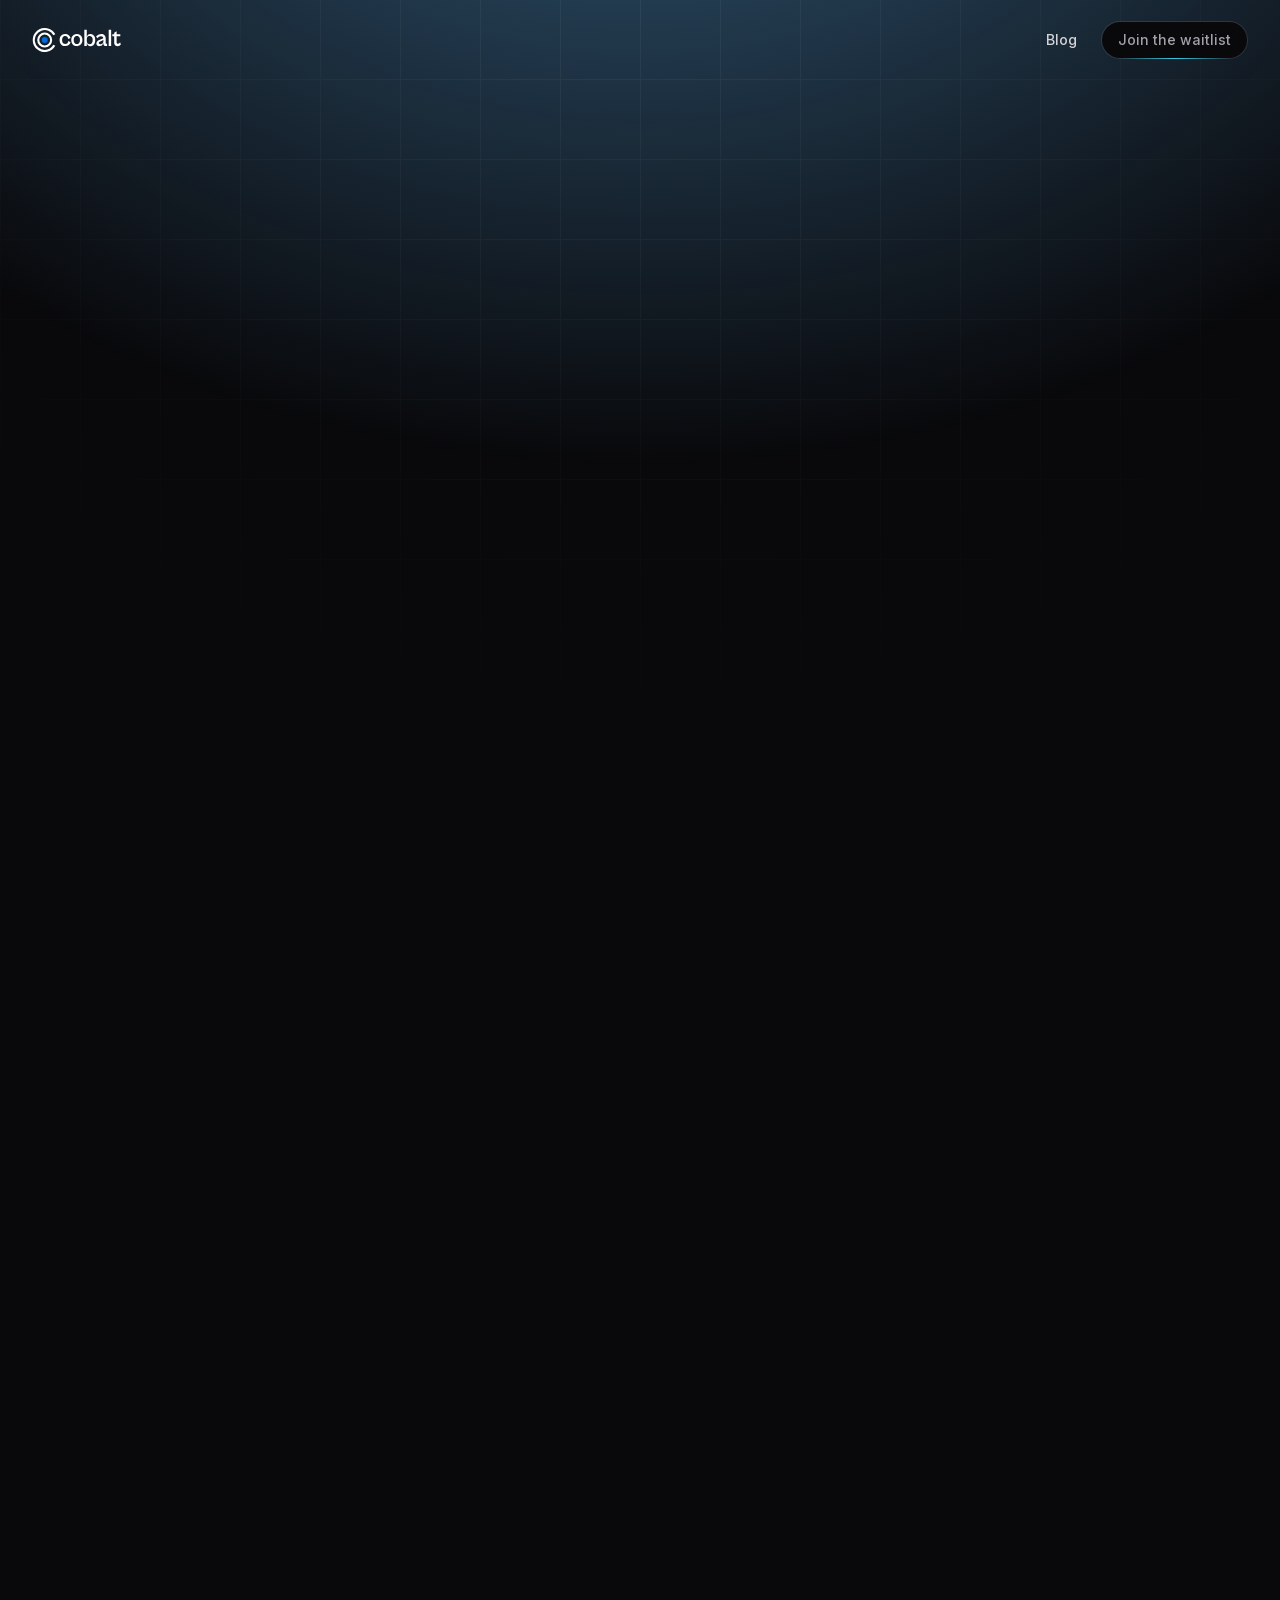
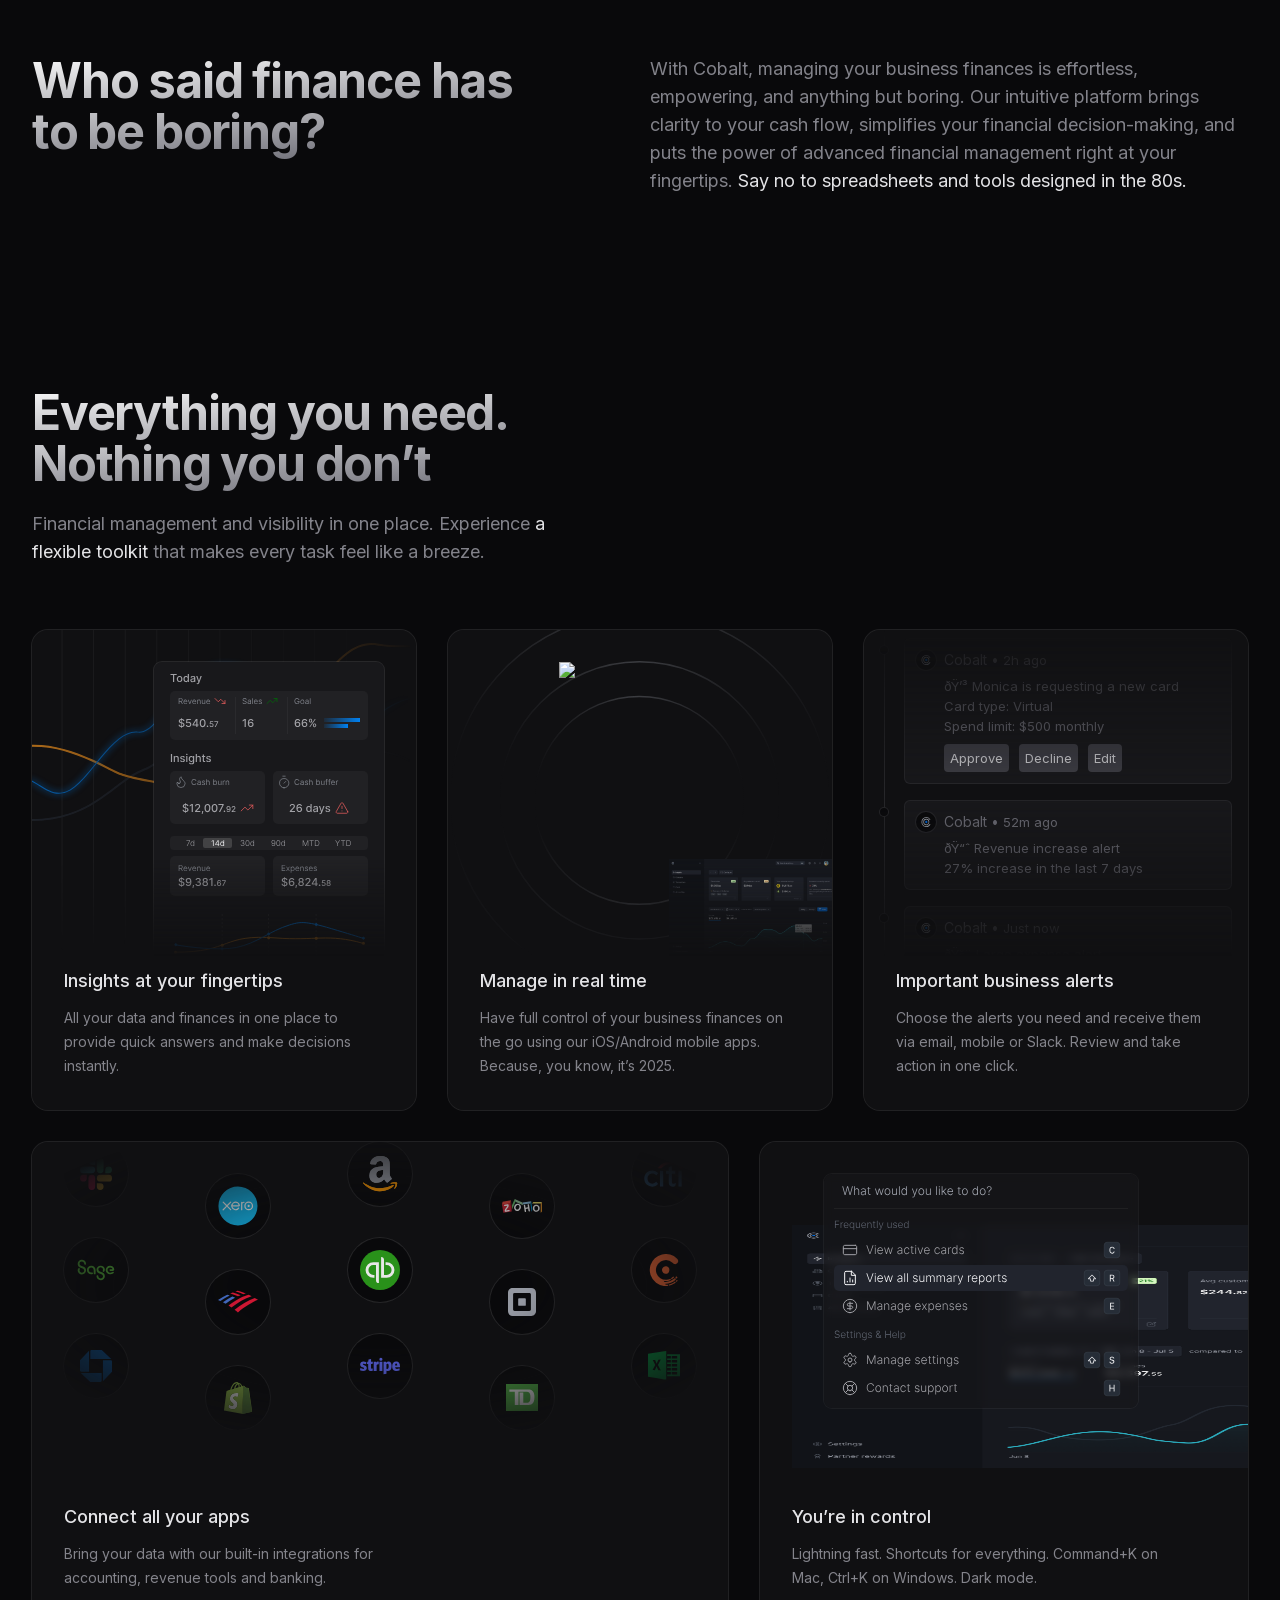
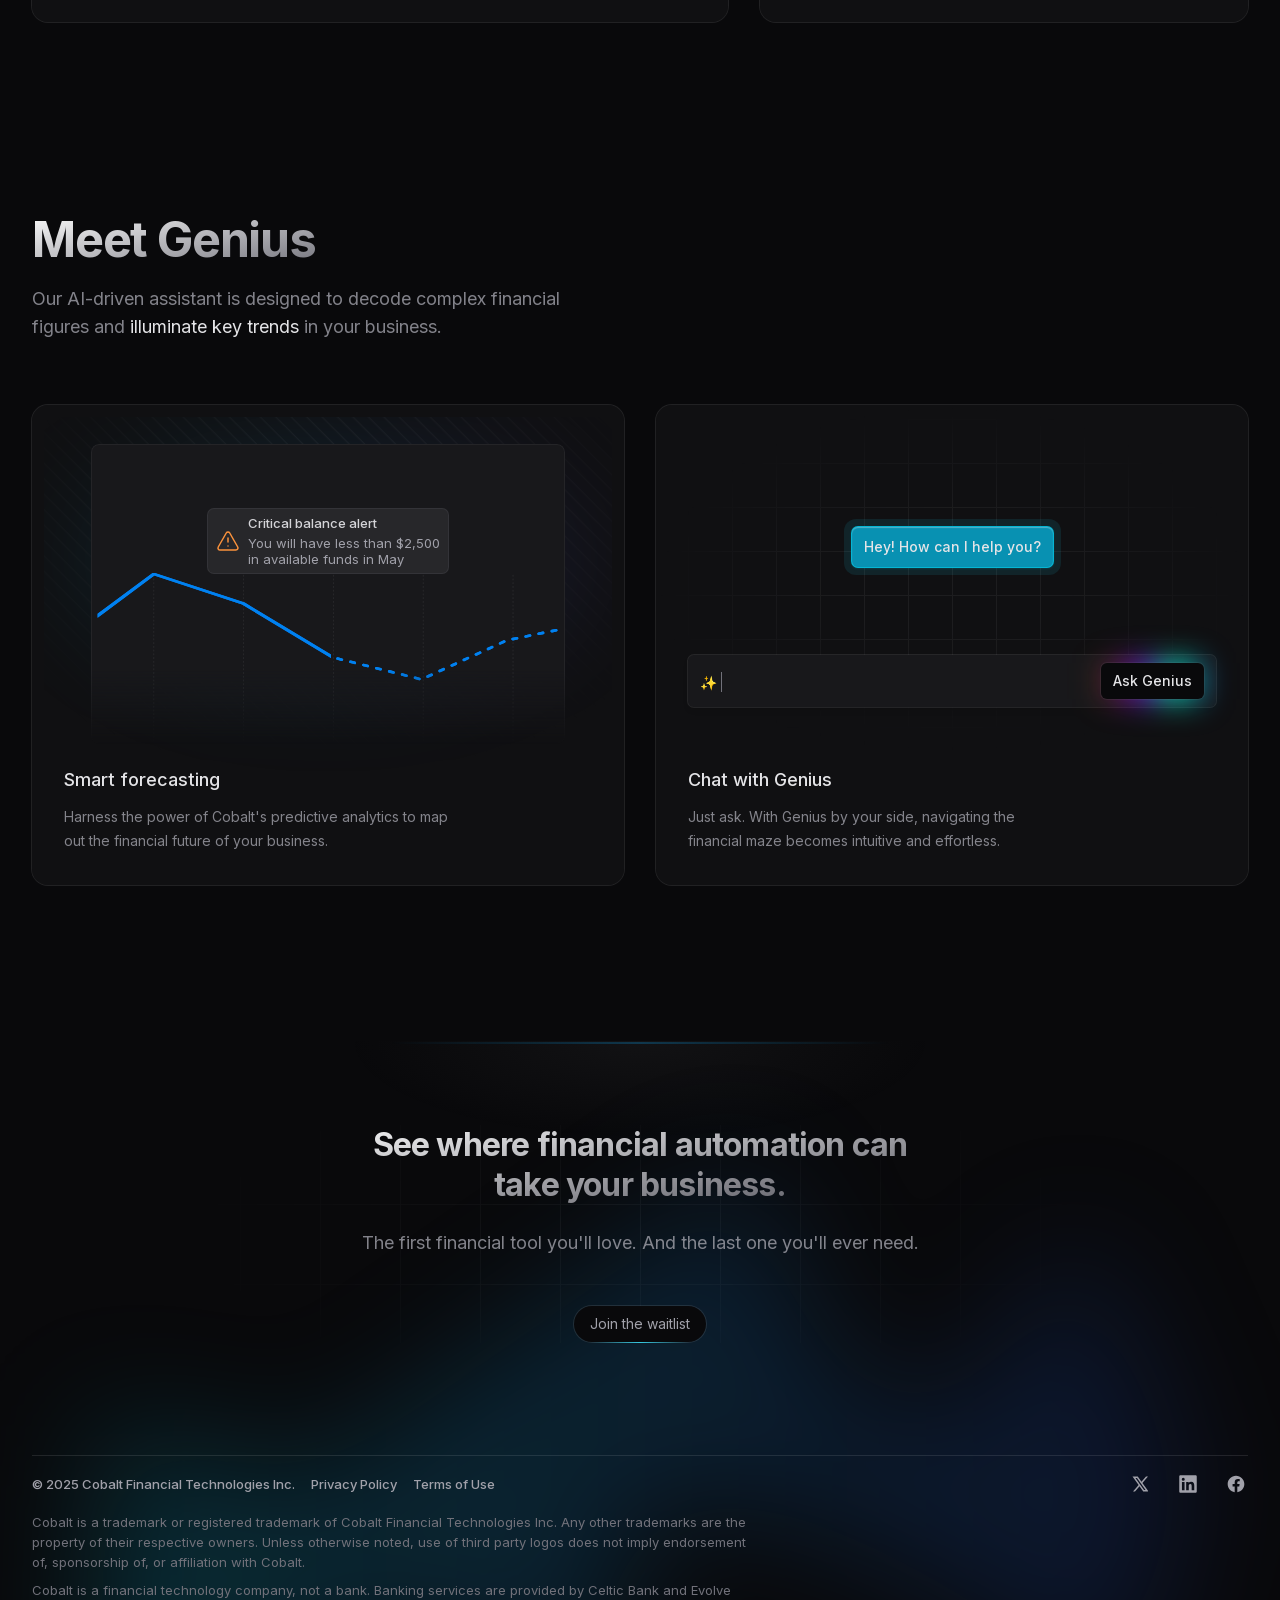
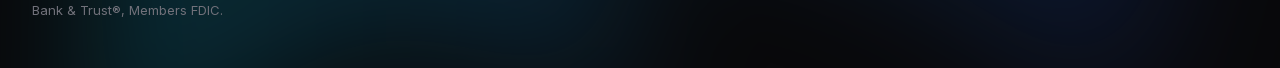
==== commit 1bd1cc0a: "first" ====
--- a/index.html
+++ b/index.html
@@ -1,4 +1,4 @@
-<!DOCTYPE html>
+﻿<!DOCTYPE html>
 <html lang="en" class="scroll-smooth __className_f367f3">
 
 <head>
@@ -8,19 +8,17 @@
     <link rel="preload" as="image" imageSrcSet="/_next/image.png?url=%2F_static%2Fdashboard.png&amp;w=256&amp;q=75 256w, /_next/image.png?url=%2F_static%2Fdashboard.png&amp;w=384&amp;q=75 384w, /_next/image.png?url=%2F_static%2Fdashboard.png&amp;w=640&amp;q=75 640w, /_next/image.png?url=%2F_static%2Fdashboard.png&amp;w=750&amp;q=75 750w, /_next/image.png?url=%2F_static%2Fdashboard.png&amp;w=828&amp;q=75 828w, /_next/image.png?url=%2F_static%2Fdashboard.png&amp;w=1080&amp;q=75 1080w, /_next/image.png?url=%2F_static%2Fdashboard.png&amp;w=1200&amp;q=75 1200w, /_next/image.png?url=%2F_static%2Fdashboard.png&amp;w=1920&amp;q=75 1920w, /_next/image.png?url=%2F_static%2Fdashboard.png&amp;w=2048&amp;q=75 2048w, /_next/image.png?url=%2F_static%2Fdashboard.png&amp;w=3840&amp;q=75 3840w"
         imageSizes="(max-width: 768px) 100vw, (max-width: 1200px) 50vw, 40vw" fetchPriority="high" />
     <link rel="stylesheet" href="/_next/static/css/a1d5746f91f92fc0.css" data-precedence="next" />
-    <link rel="preload" as="script" fetchPriority="low" href="/_next/static/chunks/webpack-32dfbb455e7e0a4c.js" />
-    <script src="/_next/static/chunks/a7392861-5755511f63c6bb70.js" async=""></script>
-    <script src="/_next/static/chunks/440-9023aded2d853743.js" async=""></script>
-    <script src="/_next/static/chunks/main-app-6754ae4d8f58dcad.js" async=""></script>
-    <script src="/_next/static/chunks/237-ccdc82ab28decccc.js" async=""></script>
-    <script src="/_next/static/chunks/806-13dec218d05484a4.js" async=""></script>
-    <script src="/_next/static/chunks/450-8067a23358e3efa2.js" async=""></script>
-    <script src="/_next/static/chunks/713-5c0d7278251396af.js" async=""></script>
-    <script src="/_next/static/chunks/85-36b019e5b4ba172a.js" async=""></script>
-    <script src="/_next/static/chunks/410-d7c06f6396601287.js" async=""></script>
-    <script src="/_next/static/chunks/app/page-41d3a066902ad9f3.js" async=""></script>
-    <script src="/_next/static/chunks/app/layout-18bde66f8bea75bb.js" async=""></script>
-    <link rel="preload" href="/js/script.js" as="script" />
+
+
+
+
+
+
+
+
+
+
+<link rel="preload" href="/js/script.js" as="script" />
     <title>Cobalt | Unleash the power of intuitive finance</title>
     <meta name="description" content="Cobalt is a financial management platform empowering small business owners. Say goodbye to the outdated financial tools and manage your business with ease." />
     <meta name="robots" content="index, follow, max-video-preview:-1, max-image-preview:large, max-snippet:-1" />
@@ -47,7 +45,6 @@
     <link rel="icon" href="/favicon.ico" type="image/x-icon" sizes="16x16" />
     <link rel="icon" href="/icon.svg?af8e6e0327f5cc4d" type="image/svg+xml" sizes="any" />
     <meta name="next-size-adjust" />
-    <script src="/_next/static/chunks/polyfills-42372ed130431b0a.js" noModule=""></script>
 </head>
 
 <body class="bg-zinc-950 antialiased selection:bg-cyan-300 selection:text-cyan-800">
@@ -58,7 +55,7 @@
                     <nav class="flex min-h-[5rem] items-center justify-between px-4 py-3" aria-label="Global">
                         <div class="flex lg:flex-1"><a href="/"><svg fill="none" xmlns="http://www.w3.org/2000/svg" viewBox="0 0 75 20" class="h-6"><path d="M13.09 10a2.5 2.5 0 1 1-5 0 2.5 2.5 0 0 1 5 0Z" fill="#006ADC"></path><path d="M10.59 18.25c3.1 0 5.8-1.71 7.21-4.24l1.6.71a10 10 0 1 1 0-9.44L17.8 6a8.25 8.25 0 1 0-7.21 12.25Z" fill="#fff"></path><path fill-rule="evenodd" clip-rule="evenodd" d="M10.59 16.25a6.25 6.25 0 1 0 0-12.5 6.25 6.25 0 0 0 0 12.5Zm0-1.75a4.5 4.5 0 1 0 0-9 4.5 4.5 0 0 0 0 9Zm38.14.64a2.9 2.9 0 0 1-1.8-.52 3.29 3.29 0 0 1-1-1.32c-.11-.3-.2-.6-.28-.9v2.5h-2.04V1.5h2.04v6.26c.08-.31.18-.62.3-.92.23-.55.57-.99 1.02-1.32a2.89 2.89 0 0 1 1.8-.52c.8 0 1.5.2 2.08.62.59.41 1.04 1 1.36 1.76.32.75.48 1.64.48 2.68 0 1.03-.16 1.92-.48 2.68a4.05 4.05 0 0 1-1.38 1.78c-.58.41-1.28.62-2.1.62Zm-2.86-3.02a4.23 4.23 0 0 1-.22-1.42V9.44c0-.53.08-1 .22-1.42.16-.41.42-.74.76-.98.35-.24.8-.36 1.36-.36.75 0 1.37.27 1.86.82.51.55.76 1.4.76 2.56 0 1.15-.25 2-.76 2.56-.49.56-1.11.84-1.86.84-.56 0-1.01-.12-1.36-.36-.34-.24-.6-.57-.76-.98Z" fill="#fff"></path><path d="M25.18 14.48c.7.41 1.51.62 2.46.62 1.25 0 2.25-.31 3-.94a4.38 4.38 0 0 0 1.5-2.36l-1.9-.88c-.1.73-.34 1.33-.74 1.8-.4.45-1 .68-1.82.68-.53 0-1-.13-1.4-.38a2.6 2.6 0 0 1-.9-1.14 5 5 0 0 1-.3-1.84c0-.7.1-1.3.3-1.8.21-.5.51-.89.9-1.14.4-.27.87-.4 1.4-.4.81 0 1.42.23 1.82.7.4.45.65 1.04.74 1.76l1.9-.86a4.38 4.38 0 0 0-1.5-2.36 4.52 4.52 0 0 0-3-.94c-.95 0-1.77.2-2.46.62-.7.41-1.23 1-1.62 1.76a5.96 5.96 0 0 0-.56 2.66c0 1.01.19 1.9.56 2.66.39.76.93 1.35 1.62 1.78Z" fill="#fff"></path><path fill-rule="evenodd" clip-rule="evenodd" d="M34.93 14.48c.7.41 1.52.62 2.42.62a4.32 4.32 0 0 0 4.08-2.4c.4-.76.6-1.65.6-2.66 0-1.01-.2-1.9-.6-2.66a4.19 4.19 0 0 0-1.64-1.76A4.74 4.74 0 0 0 37.35 5c-.9 0-1.71.2-2.42.62-.7.41-1.25 1-1.64 1.76a5.8 5.8 0 0 0-.58 2.66c0 1.01.2 1.9.58 2.66a4.4 4.4 0 0 0 1.64 1.78Zm3.78-1.44c-.38.24-.83.36-1.34.36-.5 0-.95-.12-1.34-.36-.38-.24-.7-.6-.92-1.1a4.82 4.82 0 0 1-.32-1.9c0-.77.1-1.4.32-1.9.23-.5.54-.86.92-1.1.39-.24.84-.36 1.34-.36.5 0 .96.12 1.34.36.4.24.7.6.92 1.1.23.5.34 1.13.34 1.9s-.11 1.4-.34 1.9c-.21.5-.52.86-.92 1.1Zm22.58 1.86h1.28v-1.78h-.62a.6.6 0 0 1-.4-.12c-.08-.1-.12-.25-.12-.46V8.76c0-1.19-.33-2.1-.98-2.76-.64-.67-1.56-1-2.76-1a5.24 5.24 0 0 0-4.34 2.18l1.3 1.44a3.7 3.7 0 0 1 1.1-1.3 2.86 2.86 0 0 1 1.72-.52c.8 0 1.33.2 1.58.6.22.33.35.72.39 1.18l-3.35 1.46c-.75.3-1.35.68-1.8 1.12-.44.44-.66 1-.66 1.66 0 .68.23 1.23.68 1.66a2.7 2.7 0 0 0 1.88.62 3.07 3.07 0 0 0 2.84-1.62c.21-.37.37-.74.46-1.1v.64c0 .47.08.84.24 1.12.16.27.37.46.64.58.28.12.59.18.92.18Zm-1.8-3.74V10l-2.62 1.22c-.44.2-.76.4-.96.6a1 1 0 0 0-.28.7c0 .3.1.53.3.7.21.16.53.24.96.24.39 0 .73-.05 1.04-.16a2.19 2.19 0 0 0 1.56-2.14Z" fill="#fff"></path><path d="M65.96 14.9h-2.04V1.5h2.04v13.4Zm3.84-.12c.42.23.93.34 1.51.34a3.3 3.3 0 0 0 2.74-1.28l-.64-1.9c-.14.28-.36.56-.64.84-.28.27-.6.4-1 .4-.36 0-.66-.1-.9-.28-.22-.19-.34-.56-.34-1.12v-5h3.06V5.2h-3.06V2.62L68.5 3.98V5.2h-1.54v1.58h1.54v5.54c0 .56.12 1.05.34 1.48.23.41.55.74.96.98Z" fill="#fff"></path></svg></a></div>
                         <div
-                            class="flex flex-1 items-center justify-end space-x-4 text-sm font-medium text-zinc-300 transition hover:text-zinc-100 sm:space-x-6"><a href="/blog">Blog</a><button class="group relative rounded-full p-px text-sm/6 text-zinc-400 duration-300 hover:text-zinc-100 hover:shadow-glow" type="button" aria-haspopup="dialog" aria-expanded="false" aria-controls="radix-:R19kq:"
+                            class="flex flex-1 items-center justify-end space-x-4 text-sm font-medium text-zinc-300 transition hover:text-zinc-100 sm:space-x-6"><a href="/blog/">Blog</a><button class="group relative rounded-full p-px text-sm/6 text-zinc-400 duration-300 hover:text-zinc-100 hover:shadow-glow" type="button" aria-haspopup="dialog" aria-expanded="false" aria-controls="radix-:R19kq:"
                                 data-state="closed"><span class="absolute inset-0 overflow-hidden rounded-full"><span class="absolute inset-0 rounded-full bg-[image:radial-gradient(75%_100%_at_50%_0%,rgba(56,189,248,0.6)_0%,rgba(56,189,248,0)_75%)] opacity-0 transition-opacity duration-500 group-hover:opacity-100"></span></span><div class="relative z-10 rounded-full bg-zinc-950 px-4 py-1.5 ring-1 ring-white/10">Join the waitlist</div><span class="absolute -bottom-0 left-[1.125rem] h-px w-[calc(100%-2.25rem)] bg-gradient-to-r from-cyan-400/0 via-cyan-400/90 to-cyan-400/0 transition-opacity duration-500 group-hover:opacity-40"></span></button></div>
                 </nav>
             </div>
@@ -121,7 +118,7 @@
         </section>
         <section class="mx-auto lg:px-8 py-16 md:py-24 p-6 max-w-7xl">
             <div class="justify-between items-start gap-5 grid max-w-xl">
-                <div class="font-bold text-4xl/[1.07] md:text-5xl/[1.07] tracking-tight"><span class="bg-clip-text bg-gradient-to-br from-white to-zinc-500 text-transparent">Everything you need. <br/>Nothing you don’t</span></div>
+                <div class="font-bold text-4xl/[1.07] md:text-5xl/[1.07] tracking-tight"><span class="bg-clip-text bg-gradient-to-br from-white to-zinc-500 text-transparent">Everything you need. <br/>Nothing you don&rsquo;t</span></div>
                 <div class="text-lg text-zinc-400/80">Financial management and visibility in one place. Experience
                     <!-- --><span class="text-zinc-200">a flexible toolkit</span> that makes every task feel like a breeze.</div>
             </div>
@@ -149,7 +146,7 @@
             </div>
             <div class="space-y-4 mt-auto px-8 pb-8 w-full">
                 <h3 class="font-medium text-lg/none text-zinc-200">Manage in real time</h3>
-                <p class="max-w-md xl:max-w-sm text-sm text-zinc-400/80">Have full control of your business finances on the go using our iOS/Android mobile apps. Because, you know, it’s 2025.</p>
+                <p class="max-w-md xl:max-w-sm text-sm text-zinc-400/80">Have full control of your business finances on the go using our iOS/Android mobile apps. Because, you know, it&rsquo;s 2025.</p>
             </div>
             </div>
             <div class="flex flex-col order-3 md:order-4 xl:order-3 col-span-full md:col-span-3 lg:col-span-5 xl:col-span-4 bg-zinc-900/50 rounded-2xl ring-1 ring-zinc-100/10 h-[480px] overflow-hidden">
@@ -166,10 +163,10 @@
                                 <div class="flex items-center gap-2">
                                     <div class="flex justify-center items-center bg-zinc-950 rounded-full ring-1 ring-zinc-400/10 w-5 h-5"><svg class="w-2.5 h-2.5" xmlns="http://www.w3.org/2000/svg" viewBox="0 0 10 10"><path d="M6.41 5c0 .65-.5 1.18-1.12 1.18-.63 0-1.13-.53-1.13-1.18 0-.65.5-1.18 1.13-1.18.62 0 1.12.53 1.12 1.18Z" fill="#006ADC"></path><path d="M8.8 7.06a4 4 0 0 1-3.52 2.16A4.13 4.13 0 0 1 1.25 5c0-2.33 1.8-4.22 4.03-4.22a4 4 0 0 1 3.53 2.19l.69-.32A4.76 4.76 0 0 0 5.28 0 4.9 4.9 0 0 0 .5 5c0 2.76 2.14 5 4.78 5 1.82 0 3.4-1.06 4.2-2.62l-.68-.32Z" fill="#A3A7B1"></path><path fill-rule="evenodd" clip-rule="evenodd" d="M5.29 8.13c1.65 0 2.98-1.4 2.98-3.13A3.06 3.06 0 0 0 5.3 1.87 3.06 3.06 0 0 0 2.3 5a3.06 3.06 0 0 0 2.99 3.13Zm0-.72c1.27 0 2.3-1.08 2.3-2.41a2.36 2.36 0 0 0-2.3-2.41A2.36 2.36 0 0 0 2.99 5a2.36 2.36 0 0 0 2.3 2.41Z" fill="#A3A7B1"></path></svg></div>
                                     <div
-                                        class="text-sm/5 text-zinc-500">Cobalt • <span class="text-xs/5">2h ago</span></div>
+                                        class="text-sm/5 text-zinc-500">Cobalt &bull; <span class="text-xs/5">2h ago</span></div>
                             </div>
                             <div class="ml-7">
-                                <p class="mt-1.5 text-xs/5 text-zinc-500">💳 Monica is requesting a new card</p>
+                                <p class="mt-1.5 text-xs/5 text-zinc-500">ðŸ’³ Monica is requesting a new card</p>
                                 <p class="text-xs/5 text-zinc-500">Card type: Virtual</p>
                                 <p class="text-xs/5 text-zinc-500">Spend limit: $500 monthly</p>
                                 <div class="flex gap-2.5 mt-2"><button class="flex justify-center items-center bg-zinc-700 hover:bg-zinc-800 px-1.5 py-0.5 rounded text-xs text-zinc-300 transition">Approve</button><button class="flex justify-center items-center bg-zinc-700 hover:bg-zinc-800 px-1.5 py-0.5 rounded text-xs text-zinc-300 transition">Decline</button>
@@ -190,10 +187,10 @@
                         <div class="flex items-center gap-2">
                             <div class="flex justify-center items-center bg-zinc-950 rounded-full ring-1 ring-zinc-400/10 w-5 h-5"><svg class="w-2.5 h-2.5" xmlns="http://www.w3.org/2000/svg" viewBox="0 0 10 10"><path d="M6.41 5c0 .65-.5 1.18-1.12 1.18-.63 0-1.13-.53-1.13-1.18 0-.65.5-1.18 1.13-1.18.62 0 1.12.53 1.12 1.18Z" fill="#006ADC"></path><path d="M8.8 7.06a4 4 0 0 1-3.52 2.16A4.13 4.13 0 0 1 1.25 5c0-2.33 1.8-4.22 4.03-4.22a4 4 0 0 1 3.53 2.19l.69-.32A4.76 4.76 0 0 0 5.28 0 4.9 4.9 0 0 0 .5 5c0 2.76 2.14 5 4.78 5 1.82 0 3.4-1.06 4.2-2.62l-.68-.32Z" fill="#A3A7B1"></path><path fill-rule="evenodd" clip-rule="evenodd" d="M5.29 8.13c1.65 0 2.98-1.4 2.98-3.13A3.06 3.06 0 0 0 5.3 1.87 3.06 3.06 0 0 0 2.3 5a3.06 3.06 0 0 0 2.99 3.13Zm0-.72c1.27 0 2.3-1.08 2.3-2.41a2.36 2.36 0 0 0-2.3-2.41A2.36 2.36 0 0 0 2.99 5a2.36 2.36 0 0 0 2.3 2.41Z" fill="#A3A7B1"></path></svg></div>
                             <div
-                                class="text-sm/5 text-zinc-500">Cobalt • <span class="text-xs/5">52m ago</span></div>
+                                class="text-sm/5 text-zinc-500">Cobalt &bull; <span class="text-xs/5">52m ago</span></div>
                     </div>
                     <div class="ml-7">
-                        <p class="mt-1.5 text-xs/5 text-zinc-500">📈 Revenue increase alert</p>
+                        <p class="mt-1.5 text-xs/5 text-zinc-500">ðŸ“ˆ Revenue increase alert</p>
                         <p class="text-xs/5 text-zinc-500">27% increase in the last 7 days</p>
                     </div>
             </div>
@@ -209,10 +206,10 @@
                     <div class="flex items-center gap-2">
                         <div class="flex justify-center items-center bg-zinc-950 rounded-full ring-1 ring-zinc-400/10 w-5 h-5"><svg class="w-2.5 h-2.5" xmlns="http://www.w3.org/2000/svg" viewBox="0 0 10 10"><path d="M6.41 5c0 .65-.5 1.18-1.12 1.18-.63 0-1.13-.53-1.13-1.18 0-.65.5-1.18 1.13-1.18.62 0 1.12.53 1.12 1.18Z" fill="#006ADC"></path><path d="M8.8 7.06a4 4 0 0 1-3.52 2.16A4.13 4.13 0 0 1 1.25 5c0-2.33 1.8-4.22 4.03-4.22a4 4 0 0 1 3.53 2.19l.69-.32A4.76 4.76 0 0 0 5.28 0 4.9 4.9 0 0 0 .5 5c0 2.76 2.14 5 4.78 5 1.82 0 3.4-1.06 4.2-2.62l-.68-.32Z" fill="#A3A7B1"></path><path fill-rule="evenodd" clip-rule="evenodd" d="M5.29 8.13c1.65 0 2.98-1.4 2.98-3.13A3.06 3.06 0 0 0 5.3 1.87 3.06 3.06 0 0 0 2.3 5a3.06 3.06 0 0 0 2.99 3.13Zm0-.72c1.27 0 2.3-1.08 2.3-2.41a2.36 2.36 0 0 0-2.3-2.41A2.36 2.36 0 0 0 2.99 5a2.36 2.36 0 0 0 2.3 2.41Z" fill="#A3A7B1"></path></svg></div>
                         <div
-                            class="text-sm/5 text-zinc-500">Cobalt • <span class="text-xs/5">Just now</span></div>
+                            class="text-sm/5 text-zinc-500">Cobalt &bull; <span class="text-xs/5">Just now</span></div>
                 </div>
                 <div class="ml-7">
-                    <p class="mt-1.5 text-xs/5 text-zinc-500">🚨 Large expense alert</p>
+                    <p class="mt-1.5 text-xs/5 text-zinc-500">ðŸš¨ Large expense alert</p>
                     <p class="text-xs/5 text-zinc-500">Amount: $2,487.92</p>
                 </div>
                 </div>
@@ -280,7 +277,7 @@
                                         src="/_next/image.png?url=%2F_static%2Fkeyboard.png&amp;w=3840&amp;q=75" /></div>
                         </div>
                         <div class="space-y-4 mt-auto px-8 pb-8 w-full">
-                            <h3 class="font-medium text-lg/none text-zinc-200">You’re in control</h3>
+                            <h3 class="font-medium text-lg/none text-zinc-200">You&rsquo;re in control</h3>
                             <p class="max-w-sm text-sm text-zinc-400/80">Lightning fast. Shortcuts for everything. Command+K on Mac, Ctrl+K on Windows. Dark mode.</p>
                         </div>
                         </div>
@@ -330,7 +327,7 @@
                             <div class="select-none rounded-md bg-cyan-600 px-3 py-2 text-sm font-medium text-zinc-200 shadow-[inset_0px_1px_1px_theme(colors.white/30%),0px_1px_3px_theme(colors.cyan.500/35%),0px_0px_0px_1px_theme(colors.cyan.500)]">Hey! How can I help you?</div>
                         </div>
                         <div class="mt-20 flex w-full items-center justify-between rounded-md bg-zinc-900 px-3 py-2 shadow-md ring-1 ring-zinc-200/10">
-                            <div class="inline-block items-center truncate text-sm text-zinc-400">✨
+                            <div class="inline-block items-center truncate text-sm text-zinc-400">&#10024;
                                 <!-- --><span><span class="inline"></span>
                                 <div class="inline-block h-5 w-px translate-y-1 bg-zinc-500"></div>
                                 </span>
@@ -370,7 +367,7 @@
             </div>
             <div class="mt-8 flex items-center gap-4 text-xs font-medium leading-5 text-zinc-400 max-md:flex-col md:order-1 md:mt-0">
                 <div class="order-2 md:order-1">
-                    <p class="">©
+                    <p class="">&copy;
                         <!-- -->2025
                         <!-- -->Cobalt Financial Technologies Inc.</p>
                 </div>
@@ -380,146 +377,10 @@
         <div class="mt-4 w-full text-xs leading-5 text-zinc-500 max-md:text-center md:max-w-[60%]">
             <p>Cobalt is a trademark or registered trademark of Cobalt Financial Technologies Inc. Any other trademarks are the property of their respective owners. Unless otherwise noted, use of third party logos does not imply endorsement of, sponsorship
                 of, or affiliation with Cobalt.</p>
-            <p class="mt-2">Cobalt is a financial technology company, not a bank. Banking services are provided by Celtic Bank and Evolve Bank &amp; Trust®, Members FDIC.</p>
+            <p class="mt-2">Cobalt is a financial technology company, not a bank. Banking services are provided by Celtic Bank and Evolve Bank &amp; Trust&reg;, Members FDIC.</p>
         </div>
     </footer>
     </div>
-    <script src="/_next/static/chunks/webpack-32dfbb455e7e0a4c.js" async=""></script>
-    <script>
-        (self.__next_f = self.__next_f || []).push([0]);
-        self.__next_f.push([2, null])
-    </script>
-    <script>
-        self.__next_f.push([1, "1:HL[\"/_next/static/media/e4af272ccee01ff0-s.p.woff2\",\"font\",{\"crossOrigin\":\"\",\"type\":\"font/woff2\"}]\n2:HL[\"/_next/static/css/a1d5746f91f92fc0.css\",\"style\"]\n"])
-    </script>
-    <script>
-        self.__next_f.push([1, "3:I[127,[],\"\"]\n5:I[5441,[\"237\",\"static/chunks/237-ccdc82ab28decccc.js\",\"806\",\"static/chunks/806-13dec218d05484a4.js\",\"450\",\"static/chunks/450-8067a23358e3efa2.js\",\"713\",\"static/chunks/713-5c0d7278251396af.js\",\"85\",\"static/chunks/85-36b019e5b4ba172a.js\",\"410\",\"static/chunks/410-d7c06f6396601287.js\",\"931\",\"static/chunks/app/page-41d3a066902ad9f3.js\"],\"default\"]\n14:I[608,[\"237\",\"static/chunks/237-ccdc82ab28decccc.js\",\"806\",\"static/chunks/806-13dec218d05484a4.js\",\"450\",\"static/chunks/450-8067a23358e3efa2.js\",\"713\",\"static/chunks/713-5c0d7278251396af.js\",\"85\",\"static/chunks/85-36b019e5b4ba172a.js\",\"410\",\"static/chunks/410-d7c06f6396601287.js\",\"931\",\"static/chunks/app/page-41d3a066902ad9f3.js\"],\"Image\"]\n1e:I[6764,[\"237\",\"static/chunks/237-ccdc82ab28decccc.js\",\"806\",\"static/chunks/806-13dec218d05484a4.js\",\"450\",\"static/chunks/450-8067a23358e3efa2.js\",\"713\",\"static/chunks/713-5c0d7278251396af.js\",\"85\",\"static/chunks/85-36b019e5b4ba172a.js\",\"410\",\"static/chunks/410-d7c06f6396601287.js\",\"931\",\"static/chunks/app/page-41d3a066902ad9f3.js\"],\"default\"]\n1f:I[7410,[\"237\",\"static/chunks/237-ccdc82ab28decccc.js\",\"806\",\"static/chunks/806-13dec218d05484a4.js\",\"450\",\"static/chunks/450-8067a23358e3efa2.js\",\"713\",\"static/chunks/713-5c0d7278251396af.js\",\"85\",\"static/chunks/85-36b019e5b4ba172a.js\",\"410\",\"static/chunks/410-d7c06f6396601287.js\",\"931\",\"static/chunks/app/page-41d3a066902ad9f3.js\"],\"default\"]\n20:I[2311,[\"237\",\"static/chunks/237-ccdc82ab28decccc.js\",\"450\",\"static/chunks/450-8067a23358e3efa2.js\",\"713\",\"static/chunks/713-5c0d7278251396af.js\",\"410\",\"static/chunks/410-d7c06f6396601287.js\",\"185\",\"static/chunks/app/layout-18bde66f8bea75bb.js\"],\"\"]\n21:I[1237,[\"237\",\"static/chunks/237-ccdc82ab28decccc.js\",\"450\",\"static/chunks/450-8067a23358e3efa2.js\",\"713\",\"static/chunks/713-5c0d7278251396af.js\",\"410\",\"static/chunks/410-d7c06f6396601287.js\",\"185\",\"static/chunks/app/layout-18bde66f8bea75bb.js\"],\"\"]\n23:I[4083,[],\"\"]\n24:I[787,[],\"\"]\n26:I[8496,[],\"\"]\n6:T1287,"])
-    </script>
-    <script>
-        self.__next_f.push([1, "M16.48 13.04V12h6.2v1.04h-2.5V20h-1.2v-6.96h-2.5Zm9.13 7.08a2.6 2.6 0 0 1-2.45-1.47c-.23-.46-.35-1-.35-1.62 0-.63.12-1.17.35-1.64a2.6 2.6 0 0 1 2.45-1.47 2.6 2.6 0 0 1 2.45 1.47c.23.47.34 1.01.34 1.64 0 .62-.11 1.16-.34 1.62a2.6 2.6 0 0 1-2.45 1.47Zm0-.98c.37 0 .67-.1.9-.29.25-.2.42-.45.54-.77.12-.32.17-.67.17-1.06 0-.38-.05-.73-.17-1.05a1.9 1.9 0 0 0-.53-.78c-.24-.2-.54-.3-.9-.3-.38 0-.68.1-.92.3-.24.2-.42.46-.54.78a3.21 3.21 0 0 0 0 2.11c.12.32.3.58.54.77.24.2.54.3.91.3Zm6.34.98a2.33 2.33 0 0 1-2.18-1.44 3.96 3.96 0 0 1-.32-1.67c0-.65.1-1.2.32-1.66a2.34 2.34 0 0 1 2.2-1.43c.36 0 .66.06.89.19.23.12.4.27.53.43.13.16.23.3.3.43h.07V12h1.17v8h-1.14v-.93h-.1a3.1 3.1 0 0 1-.3.43 1.7 1.7 0 0 1-1.44.62Zm.26-1c.34 0 .62-.09.85-.26.24-.18.41-.43.53-.75.13-.32.19-.69.19-1.11 0-.42-.06-.78-.18-1.1a1.6 1.6 0 0 0-.53-.72 1.39 1.39 0 0 0-.86-.27c-.35 0-.64.1-.88.28-.23.18-.4.43-.53.74-.12.32-.17.67-.17 1.07s.06.76.18 1.08c.12.32.3.58.53.76.23.19.53.28.87.28Zm6.13 1.01c-.38 0-.72-.07-1.03-.2-.3-.15-.55-.36-.73-.63-.18-.27-.27-.6-.27-1a1.44 1.44 0 0 1 .72-1.36c.23-.12.47-.21.75-.28.27-.06.55-.11.83-.15l.88-.1c.22-.03.38-.07.49-.14.1-.06.15-.16.15-.3v-.03c0-.34-.1-.6-.29-.8-.19-.18-.47-.27-.85-.27-.4 0-.7.08-.93.26a1.4 1.4 0 0 0-.47.57l-1.1-.25a2.11 2.11 0 0 1 1.45-1.37 3.4 3.4 0 0 1 1.8-.07c.27.05.52.15.75.3.24.15.43.36.58.64.16.27.23.63.23 1.07V20h-1.14v-.82h-.05c-.07.15-.19.3-.34.45a1.8 1.8 0 0 1-.58.36c-.24.1-.52.14-.85.14Zm.25-.93c.33 0 .6-.07.83-.2a1.34 1.34 0 0 0 .71-1.16v-.78a.6.6 0 0 1-.24.12l-.4.09a44.42 44.42 0 0 1-.8.11 2.9 2.9 0 0 0-.62.15c-.19.07-.34.16-.45.29a.8.8 0 0 0-.16.5c0 .29.1.5.32.66.21.14.48.22.81.22Zm4.79 3.05a2.43 2.43 0 0 1-.8-.13l.28-.96c.22.06.4.09.57.08.17 0 .32-.07.45-.19s.24-.3.34-.57l.14-.4-2.2-6.08h1.26l1.52 4.66H45L46.52 14h1.25l-2.47 6.8c-.11.31-.26.58-.44.8a1.7 1.7 0 0 1-.63.49c-.24.1-.53.16-.85.16ZM18.09 92v8h-1.21v-8h1.2Zm2.83 4.44V100h-1.17v-6h1.12v.98h.08c.13-.32.35-.58.64-.77.3-.2.67-.29 1.12-.29.41 0 .77.09 1.08.26.3.17.54.42.71.76.17.33.26.75.26 1.24V100h-1.17v-3.68c0-.43-.11-.77-.34-1.02a1.2 1.2 0 0 0-.93-.37c-.27 0-.52.06-.73.18-.2.12-.37.29-.5.52-.11.22-.17.49-.17.8Zm9.9-.98-1.06.2a1.26 1.26 0 0 0-.2-.4c-.1-.12-.23-.22-.4-.3a1.39 1.39 0 0 0-.6-.11c-.33 0-.6.07-.83.22-.22.15-.33.33-.33.57 0 .2.08.36.23.48.14.12.38.22.71.3l.96.22c.55.13.96.32 1.23.6.27.26.4.6.4 1.03 0 .36-.1.68-.3.96a2 2 0 0 1-.87.65c-.37.16-.8.24-1.28.24-.67 0-1.22-.14-1.64-.43-.42-.29-.69-.7-.78-1.23l1.13-.17c.07.3.21.52.43.67.22.15.5.22.86.22.38 0 .69-.08.91-.24.23-.16.35-.36.35-.59a.61.61 0 0 0-.21-.47 1.38 1.38 0 0 0-.64-.29l-1.02-.22a2.44 2.44 0 0 1-1.24-.61 1.5 1.5 0 0 1-.4-1.06c0-.35.1-.66.3-.93.2-.27.47-.47.82-.62a3 3 0 0 1 1.2-.23c.65 0 1.16.14 1.53.42a2 2 0 0 1 .74 1.12Zm1.4 4.54v-6h1.17v6h-1.17Zm.6-6.93a.74.74 0 0 1-.53-.2.66.66 0 0 1-.22-.5c0-.18.07-.35.22-.48.14-.14.32-.21.52-.21s.38.07.52.2c.15.14.22.3.22.5 0 .19-.07.35-.22.5a.73.73 0 0 1-.52.2Zm4.66 9.3a3.6 3.6 0 0 1-1.23-.18c-.35-.13-.62-.3-.84-.5a1.9 1.9 0 0 1-.48-.67l1-.42c.07.12.16.24.28.37.12.13.28.24.49.33.2.09.47.13.79.13.44 0 .8-.1 1.1-.32.28-.21.43-.55.43-1.02V98.9h-.07c-.08.12-.18.27-.3.42-.14.16-.32.3-.55.4a2 2 0 0 1-.9.18c-.47 0-.9-.11-1.27-.33a2.36 2.36 0 0 1-.9-.99 3.58 3.58 0 0 1-.33-1.61c0-.64.1-1.19.32-1.64a2.34 2.34 0 0 1 2.2-1.41c.37 0 .67.05.9.18.23.12.4.27.53.43.13.16.23.3.3.43h.09V94h1.14v6.13c0 .52-.12.94-.36 1.27-.24.33-.56.58-.97.74-.4.16-.86.23-1.37.23Zm-.02-3.43c.34 0 .62-.08.86-.23.23-.16.4-.39.53-.68.12-.3.18-.66.18-1.07 0-.4-.06-.76-.18-1.07a1.6 1.6 0 0 0-.53-.71 1.39 1.39 0 0 0-.86-.27c-.35 0-.64.1-.87.28-.24.18-.42.42-.54.73a3.1 3.1 0 0 0 .01 2.08c.12.3.3.52.53.7.24.16.53.24.87.24Zm5.46-2.5V100h-1.17v-8h1.15v2.98h.08c.14-.33.35-.58.64-.77.29-.2.67-.29 1.13-.29.42 0 .77.09 1.08.26.31.17.55.42.72.75.17.34.26.75.26 1.25V100h-1.17v-3.68c0-.44-.11-.78-.34-1.02a1.22 1.22 0 0 0-.94-.37c-.28 0-.53.06-.75.18-.21.12-.38.29-.5.52-.13.22-.2.49-.2.8ZM51.17 94v.94h-3.28V94h3.28Zm-2.4-1.44h1.17v5.68c0 .22.03.4.1.51.07.11.15.19.26.23.11.04.23.06.36.06.09 0 .17 0 .24-.02l.17-.03.2.96c-.06.03-.16.05-.28.08-.13.03-.28.05-.47.05-.3 0-.6-.05-.86-.17a1.38 1.38 0 0 1-.64-.53 1.56 1.56 0 0 1-.25-.9v-5.92Zm8.09 2.9-1.06.2a1.25 1.25 0 0 0-.21-.4c-.1-.12-.22-.22-.38-.3a1.39 1.39 0 0 0-.6-.11c-.34 0-.62.07-.84.22-.22.15-.33.33-.33.57 0 .2.08.36.22.48.15.12.4.22.72.3l.96.22c.55.13.96.32 1.23.6.27.26.4.6.4 1.03 0 .36-.1.68-.3.96a2 2 0 0 1-.87.65c-.37.16-.8.24-1.28.24-.67 0-1.22-.14-1.64-.43-.43-.29-.69-.7-.78-1.23l1.13-.17c.07.3.21.52.43.67.22.15.5.22.86.22.38 0 .68-.08.91-.24.23-.16.35-.36.35-.59a.61.61 0 0 0-.21-.47 1.38 1.38 0 0 0-.64-.29l-1.02-.22a2.44 2.44 0 0 1-1.24-.61 1.5 1.5 0 0 1-.4-1.06c0-.35.1-.66.3-.93.2-.27.47-.47.82-.62a3 3 0 0 1 1.2-.23c.65 0 1.16.14 1.53.42a2 2 0 0 1 .74 1.12Z"])
-    </script>
-    <script>
-        self.__next_f.push([1, "7:T1010,"])
-    </script>
-    <script>
-        self.__next_f.push([1, "M88.54 184.08c-.36 0-.68-.07-.96-.2a1.5 1.5 0 0 1-.67-.54 1.4 1.4 0 0 1-.27-.8h.54c.01.22.08.4.2.56.12.16.28.28.48.37.2.09.42.13.67.13.27 0 .5-.05.71-.15.2-.1.37-.24.48-.41.12-.18.18-.38.18-.6a1.1 1.1 0 0 0-.7-1.04 1.9 1.9 0 0 0-.79-.15h-.34v-.48h.34c.25 0 .48-.04.67-.13.2-.1.35-.23.46-.4.11-.16.17-.36.17-.58a1.04 1.04 0 0 0-.55-.95c-.18-.1-.38-.14-.62-.14-.22 0-.43.05-.62.13-.18.09-.34.21-.45.37a1 1 0 0 0-.18.57h-.52c.01-.3.1-.57.25-.8.16-.23.38-.41.64-.54a2 2 0 0 1 .89-.2c.34 0 .64.07.89.21a1.52 1.52 0 0 1 .78 1.33c0 .33-.09.61-.27.85-.18.23-.42.4-.72.49v.03c.37.08.66.24.87.5.22.25.32.56.32.93 0 .31-.08.6-.24.84a1.7 1.7 0 0 1-.67.59c-.28.14-.6.21-.97.21Zm4.95 0c-.41 0-.76-.12-1.05-.35a2.23 2.23 0 0 1-.67-1.03 4.99 4.99 0 0 1-.23-1.6c0-.63.08-1.17.23-1.61.16-.45.38-.8.67-1.03.3-.24.64-.36 1.05-.36.4 0 .75.12 1.04.36.29.24.51.58.67 1.03.15.44.23.98.23 1.6 0 .63-.08 1.16-.23 1.61a2.2 2.2 0 0 1-.67 1.03 1.6 1.6 0 0 1-1.04.35Zm0-.48c.44 0 .8-.22 1.05-.65a3.8 3.8 0 0 0 .37-1.86c0-.53-.05-.98-.17-1.36a1.9 1.9 0 0 0-.49-.86c-.21-.2-.47-.3-.76-.3-.45 0-.8.22-1.05.67a3.75 3.75 0 0 0-.38 1.85c0 .53.05.98.17 1.36.11.37.28.66.49.86.21.2.47.3.77.3Zm4.69.5c-.36 0-.68-.1-.94-.3a1.89 1.89 0 0 1-.63-.79 2.91 2.91 0 0 1-.23-1.18c0-.45.08-.84.23-1.18.15-.34.36-.6.63-.79.27-.19.58-.28.94-.28a1.27 1.27 0 0 1 1.09.49c.1.13.19.27.25.4h.04v-2.29h.51V184h-.5v-.81h-.05a2 2 0 0 1-.25.4 1.32 1.32 0 0 1-1.1.5Zm.06-.47c.28 0 .52-.08.72-.23.2-.16.35-.37.45-.64a2.72 2.72 0 0 0 0-1.86c-.1-.27-.25-.48-.45-.63-.2-.16-.44-.23-.72-.23-.3 0-.54.08-.74.24-.2.15-.35.37-.46.63-.1.27-.15.58-.15.91 0 .34.05.65.16.92.1.27.25.49.45.65.2.16.45.24.74.24Zm21.16-5.53a1.73 1.73 0 0 1 1.32.61c.19.21.33.5.44.84a6.38 6.38 0 0 1 .04 2.6c-.09.4-.21.73-.38 1.02a1.68 1.68 0 0 1-1.5.91c-.31 0-.6-.07-.83-.2a1.59 1.59 0 0 1-.59-.54 1.9 1.9 0 0 1-.28-.8h.52c.06.3.18.56.38.76.2.2.47.3.8.3.47 0 .84-.22 1.1-.66.27-.45.4-1.08.4-1.9h-.04c-.09.18-.2.33-.35.45a1.66 1.66 0 0 1-1.1.4 1.7 1.7 0 0 1-.89-.24 1.84 1.84 0 0 1-.64-.67 1.95 1.95 0 0 1-.24-.98c0-.34.07-.66.22-.95a1.75 1.75 0 0 1 1.61-.95Zm0 .48c-.25 0-.48.06-.68.2-.2.12-.36.3-.48.5a1.6 1.6 0 0 0-.17.72 1.4 1.4 0 0 0 .65 1.23c.2.13.43.19.68.19a1.26 1.26 0 0 0 .97-.44 1.4 1.4 0 0 0 .35-1.01c-.02-.27-.09-.5-.2-.71a1.32 1.32 0 0 0-.47-.5c-.2-.12-.41-.18-.65-.18Zm4.93 5.5c-.41 0-.76-.12-1.05-.35-.29-.24-.5-.58-.66-1.03a5 5 0 0 1-.23-1.6c0-.63.07-1.17.23-1.61.15-.45.37-.8.66-1.03.3-.24.64-.36 1.05-.36.4 0 .75.12 1.04.36.3.24.52.58.67 1.03.15.44.23.98.23 1.6 0 .63-.08 1.16-.23 1.61a2.2 2.2 0 0 1-.67 1.03 1.6 1.6 0 0 1-1.04.35Zm0-.48c.45 0 .8-.22 1.05-.65a3.8 3.8 0 0 0 .38-1.86c0-.53-.06-.98-.18-1.36a1.9 1.9 0 0 0-.49-.86c-.2-.2-.46-.3-.76-.3-.45 0-.8.22-1.05.67a3.74 3.74 0 0 0-.38 1.85c0 .53.06.98.17 1.36.12.37.28.66.5.86.2.2.46.3.76.3Zm4.69.5c-.36 0-.67-.1-.94-.3a1.88 1.88 0 0 1-.63-.79 2.9 2.9 0 0 1-.23-1.18c0-.45.08-.84.23-1.18.15-.34.36-.6.63-.79.27-.19.59-.28.95-.28a1.28 1.28 0 0 1 1.09.49c.1.13.18.27.24.4h.05v-2.29h.5V184h-.49v-.81h-.06c-.06.13-.14.27-.25.4a1.32 1.32 0 0 1-1.09.5Zm.06-.47c.28 0 .52-.08.72-.23.2-.16.35-.37.46-.64a2.72 2.72 0 0 0 0-1.86c-.1-.27-.26-.48-.46-.63-.2-.16-.44-.23-.72-.23-.3 0-.54.08-.74.24-.2.15-.35.37-.45.63a2.63 2.63 0 0 0 0 1.83c.1.27.26.49.45.65.2.16.45.24.74.24Zm19.69-5.45h.62l2.1 5.07h.06l2.1-5.07h.62V184h-.5v-4.7h-.04l-1.97 4.7h-.48l-1.96-4.7h-.05v4.7h-.5v-5.82Zm6.7.48v-.48h4.22v.48h-1.85V184h-.53v-5.34h-1.84Zm7.12 5.34h-1.7v-5.82h1.8c.55 0 1.03.12 1.42.35.4.23.7.56.91 1 .21.43.32.94.32 1.55 0 .6-.11 1.13-.33 1.57-.21.43-.52.77-.94 1-.4.23-.9.35-1.48.35Zm-1.18-.48h1.15c.5 0 .91-.1 1.25-.3.34-.19.6-.47.76-.84.17-.36.25-.8.25-1.3s-.08-.94-.25-1.3a1.8 1.8 0 0 0-.72-.83c-.32-.2-.72-.3-1.2-.3h-1.24v4.87Zm19.82-5.34h.61l1.72 2.76h.06l1.72-2.76h.62l-2.1 3.3V184h-.53v-2.52l-2.1-3.3Zm5.74.48v-.48h4.22v.48h-1.85V184h-.53v-5.34h-1.84Zm7.12 5.34h-1.7v-5.82h1.8c.55 0 1.03.12 1.42.35.4.23.7.56.91 1 .21.43.32.94.32 1.55 0 .6-.11 1.13-.33 1.57-.21.43-.52.77-.94 1-.4.23-.9.35-1.48.35Zm-1.18-.48h1.15c.5 0 .91-.1 1.25-.3.34-.19.6-.47.76-.84.17-.36.25-.8.25-1.3s-.08-.94-.25-1.3a1.8 1.8 0 0 0-.72-.83c-.32-.2-.72-.3-1.2-.3h-1.24v4.87Z"])
-    </script>
-    <script>
-        self.__next_f.push([1, "8:Td8c,"])
-    </script>
-    <script>
-        self.__next_f.push([1, "M31.24 151v-10h.64v10h-.64Zm2-6.9a1.14 1.14 0 0 0-.51-.86c-.3-.2-.69-.3-1.14-.3-.33 0-.62.05-.86.15-.24.1-.42.24-.55.42a1 1 0 0 0-.2.6c0 .2.04.36.13.5.1.14.21.25.36.35.15.09.3.16.48.23l.48.15.78.2a6 6 0 0 1 .79.25c.27.11.52.25.75.43a1.88 1.88 0 0 1 .77 1.57c0 .45-.12.85-.36 1.2-.23.36-.56.63-1 .84-.45.2-.98.3-1.6.3-.6 0-1.12-.1-1.56-.28a2.4 2.4 0 0 1-1.03-.81 2.34 2.34 0 0 1-.4-1.25h1.2c.03.29.12.53.28.72.17.2.38.33.64.43.26.09.55.13.86.13.34 0 .64-.05.9-.16.28-.1.49-.26.64-.45.15-.2.23-.42.23-.68a.84.84 0 0 0-.2-.59 1.5 1.5 0 0 0-.55-.37c-.22-.1-.48-.19-.77-.26l-.94-.26a3.68 3.68 0 0 1-1.52-.77 1.73 1.73 0 0 1-.56-1.34 2 2 0 0 1 .37-1.21c.25-.34.6-.61 1.02-.8.43-.2.9-.29 1.44-.29.54 0 1.02.1 1.44.29.41.19.74.45.98.78s.37.71.38 1.14h-1.17Zm5.64-2.1v8h-1.2v-6.79h-.05l-1.92 1.25v-1.16l2-1.3h1.17Zm2.17 8v-.88l2.7-2.8c.3-.3.53-.57.72-.8a3 3 0 0 0 .43-.66c.09-.2.14-.43.14-.67 0-.26-.07-.49-.2-.68-.12-.2-.29-.35-.5-.45a1.74 1.74 0 0 0-1.48.01 1.2 1.2 0 0 0-.5.5 1.6 1.6 0 0 0-.17.75h-1.15a2.28 2.28 0 0 1 1.26-2.13c.39-.2.83-.3 1.33-.3.5 0 .95.1 1.33.3.38.2.68.47.9.81a2.35 2.35 0 0 1 .16 2.03c-.11.28-.3.6-.58.95-.27.35-.65.77-1.14 1.26l-1.59 1.67v.06h3.6V150h-5.26Zm8.28-1.1-.06.43a15.16 15.16 0 0 1-.72 2.62h-.83l.14-.65a20.05 20.05 0 0 0 .3-1.96l.04-.43h1.13Zm4.13 1.23c-.62 0-1.15-.16-1.58-.48a3 3 0 0 1-1-1.42 6.35 6.35 0 0 1-.36-2.23c0-.86.12-1.6.35-2.22.24-.61.57-1.08 1.01-1.4a2.6 2.6 0 0 1 1.58-.49c.61 0 1.13.16 1.57.49.44.32.77.8 1 1.4.24.62.36 1.36.36 2.22 0 .88-.12 1.62-.35 2.24a3.03 3.03 0 0 1-1 1.4c-.44.33-.97.5-1.58.5Zm0-1.04c.54 0 .96-.26 1.27-.8.3-.52.46-1.29.46-2.29a5.8 5.8 0 0 0-.21-1.68 2.25 2.25 0 0 0-.6-1.05 1.31 1.31 0 0 0-.92-.36c-.54 0-.96.27-1.27.8-.3.53-.46 1.3-.47 2.3 0 .66.07 1.22.21 1.69.14.45.34.8.6 1.04.26.23.57.35.93.35Zm7.1 1.04c-.62 0-1.15-.16-1.58-.48a3 3 0 0 1-1-1.42 6.35 6.35 0 0 1-.35-2.23c0-.86.11-1.6.34-2.22.24-.61.57-1.08 1.01-1.4a2.6 2.6 0 0 1 1.58-.49c.61 0 1.14.16 1.57.49.44.32.77.8 1 1.4.24.62.36 1.36.36 2.22 0 .88-.12 1.62-.35 2.24a3.03 3.03 0 0 1-1 1.4c-.44.33-.97.5-1.58.5Zm0-1.04c.54 0 .96-.26 1.27-.8.3-.52.46-1.29.46-2.29a5.8 5.8 0 0 0-.21-1.68 2.25 2.25 0 0 0-.6-1.05 1.31 1.31 0 0 0-.92-.36c-.54 0-.96.27-1.27.8-.3.53-.46 1.3-.47 2.3 0 .66.07 1.22.21 1.69.14.45.34.8.6 1.04.26.23.57.35.93.35Zm4.37.91 3.5-6.9v-.06h-4.05V142h5.3v1.07l-3.5 6.93h-1.26Zm5.5.07a.76.76 0 0 1-.54-.22.76.76 0 0 1-.23-.56c0-.21.08-.4.23-.54a.75.75 0 0 1 .55-.23c.21 0 .4.07.55.23.15.15.23.33.23.54 0 .15-.04.28-.1.4a.8.8 0 0 1-.29.28.75.75 0 0 1-.4.1Zm4.06-5.97a1.9 1.9 0 0 1 1.45.6c.2.2.37.5.5.85a5.47 5.47 0 0 1 .03 2.69c-.1.4-.25.73-.44 1a2 2 0 0 1-.7.63c-.27.14-.57.21-.9.21-.36 0-.66-.07-.93-.2a1.76 1.76 0 0 1-.97-1.4h.86a1 1 0 0 0 1.03.84c.43 0 .76-.2 1-.56.24-.38.36-.9.36-1.57h-.05a1.58 1.58 0 0 1-.86.7 1.74 1.74 0 0 1-1.5-.15c-.27-.17-.49-.4-.65-.68a1.97 1.97 0 0 1-.25-.99c0-.37.09-.7.25-1a2 2 0 0 1 1.77-.97Zm0 .74a1.16 1.16 0 0 0-1.02.6c-.1.19-.14.4-.14.62 0 .22.05.43.14.61.1.19.24.33.41.44.18.1.38.16.6.16a1.17 1.17 0 0 0 .84-.36 1.3 1.3 0 0 0 .35-.86c0-.21-.05-.41-.16-.6a1.2 1.2 0 0 0-.41-.44 1.1 1.1 0 0 0-.6-.17Zm3.16 5.16v-.64l1.96-2.04c.21-.22.39-.41.52-.58.14-.17.25-.33.31-.48.07-.15.1-.31.1-.48a.88.88 0 0 0-.5-.83 1.18 1.18 0 0 0-.53-.11c-.21 0-.4.04-.55.12a.88.88 0 0 0-.36.36 1.2 1.2 0 0 0-.12.55h-.84a1.66 1.66 0 0 1 .91-1.54c.29-.15.61-.23.97-.23.37 0 .7.08.97.22.28.15.5.34.66.6.15.24.23.52.23.83 0 .22-.04.43-.12.64-.08.2-.22.43-.42.69-.2.25-.47.55-.83.91l-1.15 1.22v.04h2.62v.75h-3.83Z"])
-    </script>
-    <script>
-        self.__next_f.push([1, "9:Tbbd,"])
-    </script>
-    <script>
-        self.__next_f.push([1, "M42.39 119h-.7a1.46 1.46 0 0 0-.6-.92c-.15-.1-.31-.19-.49-.24a1.94 1.94 0 0 0-.55-.08c-.36 0-.68.09-.96.27-.29.18-.51.44-.68.78-.17.35-.25.78-.25 1.28s.08.93.25 1.28a1.78 1.78 0 0 0 1.64 1.05c.19 0 .37-.03.55-.08a1.5 1.5 0 0 0 1.08-1.16h.7a2.19 2.19 0 0 1-1.51 1.77 2.62 2.62 0 0 1-2.15-.23 2.5 2.5 0 0 1-.91-1.04 3.54 3.54 0 0 1-.33-1.59c0-.61.1-1.14.33-1.59a2.43 2.43 0 0 1 2.24-1.4c.29 0 .56.05.82.13a2.25 2.25 0 0 1 1.23.97c.14.23.23.5.29.8Zm2.33 4.1a1.8 1.8 0 0 1-.75-.15c-.23-.11-.4-.26-.54-.46a1.3 1.3 0 0 1-.2-.73 1.04 1.04 0 0 1 .55-.98c.16-.09.34-.15.54-.2a6.97 6.97 0 0 1 1.25-.18 1 1 0 0 0 .36-.1c.08-.04.12-.11.12-.22v-.02a.9.9 0 0 0-.23-.66c-.15-.15-.38-.23-.7-.23-.31 0-.56.07-.75.21-.18.14-.3.29-.38.45l-.64-.23a1.53 1.53 0 0 1 1.08-.93 2.62 2.62 0 0 1 1.16-.04c.18.03.36.1.53.2.17.1.31.26.43.47.11.2.17.48.17.83V123h-.67v-.6H46c-.04.1-.12.2-.22.31-.11.11-.25.2-.43.28a1.7 1.7 0 0 1-.64.11Zm.1-.6c.27 0 .49-.05.67-.16a1.06 1.06 0 0 0 .56-.92v-.61c-.03.03-.1.06-.19.1a3.35 3.35 0 0 1-.69.11l-.28.04c-.18.02-.34.06-.49.1a.84.84 0 0 0-.36.23c-.1.1-.14.23-.14.4 0 .24.09.41.26.53.17.12.4.18.66.18Zm6.21-2.89-.6.17c-.04-.1-.1-.2-.17-.29a.81.81 0 0 0-.3-.24c-.12-.06-.28-.1-.47-.1-.27 0-.5.07-.67.2a.52.52 0 0 0-.26.46c0 .16.06.3.18.4.12.09.3.17.57.23l.64.16c.4.1.68.24.88.44a1 1 0 0 1 .28.74c0 .25-.07.48-.21.67-.15.2-.34.36-.6.47-.26.11-.55.17-.9.17a2 2 0 0 1-1.1-.29 1.3 1.3 0 0 1-.55-.84l.63-.16c.07.23.18.4.35.52.17.12.4.18.67.18.3 0 .56-.07.74-.2.19-.13.28-.3.28-.48a.5.5 0 0 0-.16-.38 1 1 0 0 0-.49-.23l-.73-.18c-.4-.1-.69-.24-.88-.44-.18-.2-.28-.45-.28-.75 0-.25.07-.46.21-.65.14-.2.33-.34.57-.45.25-.1.52-.16.83-.16.43 0 .77.1 1.01.28.25.2.43.44.53.75Zm1.76.77V123h-.67v-5.82h.67v2.14h.06c.1-.23.25-.4.46-.54.2-.13.48-.2.82-.2.3 0 .56.06.78.18.23.12.4.3.52.54.13.24.2.55.2.93V123h-.68v-2.73c0-.34-.09-.61-.27-.8a.96.96 0 0 0-.74-.29c-.22 0-.42.05-.6.14-.16.1-.3.23-.4.4-.1.19-.15.4-.15.66Zm6.4 2.62v-5.82h.67v2.15h.06l.2-.29c.09-.12.22-.23.38-.32.17-.1.4-.14.68-.14a1.73 1.73 0 0 1 1.63 1.06c.15.33.23.73.23 1.19 0 .46-.08.86-.23 1.2-.16.34-.38.6-.66.78-.28.19-.6.28-.96.28-.28 0-.5-.05-.67-.14-.17-.1-.3-.2-.4-.32l-.2-.3h-.08v.67h-.65Zm.66-2.18c0 .33.05.62.14.87.1.25.24.45.43.59.18.14.4.2.68.2s.51-.06.7-.21c.19-.15.33-.35.43-.6.1-.26.14-.54.14-.85 0-.3-.05-.58-.14-.83-.1-.25-.24-.44-.42-.59a1.12 1.12 0 0 0-.71-.22 1.12 1.12 0 0 0-1.11.78c-.1.25-.14.53-.14.86Zm6.97.4v-2.58h.67V123h-.67v-.74h-.05a1.36 1.36 0 0 1-1.29.8c-.28 0-.52-.06-.73-.18-.21-.12-.38-.3-.5-.55a2.07 2.07 0 0 1-.18-.92v-2.77h.67v2.72c0 .32.09.58.26.77.18.18.41.28.7.28a1.14 1.14 0 0 0 1.12-1.2Zm1.9 1.78v-4.36h.64v.66h.05c.08-.22.22-.4.43-.53.2-.13.44-.2.7-.2a7.04 7.04 0 0 1 .36.01v.68a2.3 2.3 0 0 0-.41-.04c-.21 0-.4.04-.57.13a1 1 0 0 0-.4.36.98.98 0 0 0-.13.53V123h-.67Zm3.64-2.63V123h-.67v-4.36h.65v.68h.06c.1-.22.25-.4.46-.54.21-.13.48-.2.8-.2.3 0 .56.06.78.18.23.12.4.3.52.55.12.24.19.55.19.92V123h-.67v-2.73c0-.34-.1-.6-.27-.8a.94.94 0 0 0-.73-.29c-.22 0-.41.05-.58.14a1 1 0 0 0-.4.4c-.09.19-.14.4-.14.66Z"])
-    </script>
-    <script>
-        self.__next_f.push([1, "a:Tba9,"])
-    </script>
-    <script>
-        self.__next_f.push([1, "M135.77 150v-.88l2.7-2.8c.3-.3.53-.57.72-.8.2-.23.33-.45.43-.66.1-.2.14-.43.14-.67a1.22 1.22 0 0 0-.7-1.14c-.22-.1-.46-.15-.73-.15-.29 0-.54.06-.75.17-.22.12-.38.29-.5.5-.1.21-.17.46-.17.75h-1.15a2.28 2.28 0 0 1 1.26-2.13c.39-.2.83-.3 1.33-.3.5 0 .95.1 1.33.3.38.2.69.47.9.81.22.34.33.73.33 1.16 0 .3-.06.59-.17.87-.11.28-.3.6-.58.95-.27.35-.65.77-1.14 1.26l-1.59 1.67v.06h3.6V150h-5.26Zm9.54.1a3 3 0 0 1-1.06-.19 2.47 2.47 0 0 1-.93-.62c-.28-.3-.51-.69-.68-1.18a7.57 7.57 0 0 1-.04-3.7c.14-.54.34-1 .6-1.37a2.65 2.65 0 0 1 2.2-1.15c.49 0 .91.1 1.28.28a2.55 2.55 0 0 1 1.34 1.91h-1.2c-.07-.34-.23-.6-.47-.82a1.37 1.37 0 0 0-.94-.31c-.59 0-1.04.25-1.37.76a3.97 3.97 0 0 0-.5 2.13h.06a2.18 2.18 0 0 1 1.2-.95c.25-.09.51-.13.79-.13a2.48 2.48 0 0 1 2.16 1.27c.22.4.34.85.34 1.36 0 .5-.12.97-.35 1.38a2.5 2.5 0 0 1-.97.99c-.42.24-.9.36-1.46.35Zm0-1c.3 0 .58-.08.82-.23a1.67 1.67 0 0 0 .78-1.47c0-.3-.06-.59-.2-.84a1.56 1.56 0 0 0-.56-.6 1.5 1.5 0 0 0-.82-.22 1.57 1.57 0 0 0-1.16.5 1.65 1.65 0 0 0-.48 1.18 1.72 1.72 0 0 0 .79 1.44c.24.16.52.23.83.23Zm9.37 1.02a2.33 2.33 0 0 1-2.19-1.44 3.97 3.97 0 0 1-.32-1.67c0-.65.11-1.2.33-1.66a2.34 2.34 0 0 1 2.2-1.43c.36 0 .66.06.89.19.23.12.4.26.53.43.13.16.23.3.3.43h.07V142h1.16v8h-1.14v-.93h-.1c-.06.12-.17.27-.3.43a1.7 1.7 0 0 1-1.43.62Zm.26-1c.34 0 .62-.09.85-.27.24-.17.41-.42.53-.74.13-.32.19-.69.19-1.11 0-.42-.06-.78-.18-1.1a1.6 1.6 0 0 0-.53-.72 1.39 1.39 0 0 0-.86-.27c-.35 0-.65.1-.88.28a1.7 1.7 0 0 0-.53.74c-.12.32-.18.67-.18 1.07s.06.76.18 1.08c.12.32.3.58.53.76.24.19.53.28.88.28Zm6.13 1.01a2.6 2.6 0 0 1-1.03-.2 1.8 1.8 0 0 1-.73-.63c-.18-.27-.27-.6-.27-1a1.45 1.45 0 0 1 .72-1.36c.22-.12.47-.22.74-.28l.84-.15.88-.1c.22-.03.38-.07.48-.14.1-.06.16-.16.16-.3v-.03c0-.34-.1-.6-.3-.8-.18-.18-.47-.27-.84-.27-.4 0-.7.08-.93.26a1.4 1.4 0 0 0-.47.57l-1.1-.25a2.11 2.11 0 0 1 1.44-1.37 3.4 3.4 0 0 1 1.8-.07c.27.05.53.15.76.3.24.15.43.36.58.64.15.27.23.63.23 1.07V150h-1.14v-.82h-.05a1.8 1.8 0 0 1-.92.8c-.24.1-.52.15-.85.15Zm.25-.94c.32 0 .6-.06.83-.19a1.3 1.3 0 0 0 .71-1.17v-.77a.6.6 0 0 1-.24.12 3.96 3.96 0 0 1-.85.16l-.36.04c-.22.03-.43.08-.62.15a.97.97 0 0 0-.44.29.73.73 0 0 0-.16.5c0 .29.1.5.31.66.22.14.5.22.82.22Zm4.79 3.06a2.4 2.4 0 0 1-.8-.13l.28-.96c.22.06.4.09.57.08a.66.66 0 0 0 .44-.19c.13-.12.25-.3.35-.57l.14-.4-2.2-6.08h1.26l1.52 4.66h.06l1.52-4.66h1.25l-2.47 6.8a2.7 2.7 0 0 1-.44.8c-.18.21-.39.38-.63.49-.25.1-.53.16-.85.16Zm9.99-6.78-1.06.18a1.23 1.23 0 0 0-.21-.38.97.97 0 0 0-.39-.3 1.39 1.39 0 0 0-.6-.12c-.33 0-.6.07-.83.22-.22.15-.33.34-.33.57 0 .2.07.36.22.48s.39.22.72.3l.95.22c.55.13.97.33 1.24.59.27.27.4.61.4 1.04 0 .35-.1.67-.31.96-.2.28-.5.5-.86.65-.37.16-.8.24-1.28.24-.67 0-1.22-.14-1.64-.43-.43-.29-.69-.7-.79-1.23l1.13-.17c.07.3.22.52.44.67.22.14.5.22.85.22.38 0 .7-.08.92-.24.23-.16.34-.36.34-.59a.62.62 0 0 0-.2-.47 1.38 1.38 0 0 0-.64-.29l-1.02-.22a2.44 2.44 0 0 1-1.24-.61c-.27-.28-.4-.63-.4-1.06 0-.35.1-.66.3-.93.2-.27.47-.47.82-.62a3 3 0 0 1 1.2-.23c.64 0 1.16.14 1.53.42a2 2 0 0 1 .74 1.13Z"])
-    </script>
-    <script>
-        self.__next_f.push([1, "b:Te1e,"])
-    </script>
-    <script>
-        self.__next_f.push([1, "M145.39 119h-.7a1.47 1.47 0 0 0-.6-.92c-.15-.1-.31-.19-.49-.24a1.94 1.94 0 0 0-1.51.19c-.29.18-.51.44-.68.78-.17.35-.25.78-.25 1.28s.08.93.25 1.28a1.77 1.77 0 0 0 1.64 1.05c.19 0 .37-.03.55-.08a1.5 1.5 0 0 0 1.08-1.16h.7a2.2 2.2 0 0 1-1.51 1.77 2.62 2.62 0 0 1-2.15-.23c-.38-.25-.69-.6-.91-1.04a3.54 3.54 0 0 1-.33-1.59c0-.61.1-1.14.33-1.59a2.43 2.43 0 0 1 2.23-1.4c.3 0 .58.05.83.13a2.24 2.24 0 0 1 1.52 1.77Zm2.33 4.1a1.8 1.8 0 0 1-.75-.15 1.3 1.3 0 0 1-.54-.46 1.3 1.3 0 0 1-.2-.73 1.04 1.04 0 0 1 .55-.98c.16-.09.34-.15.54-.2a7 7 0 0 1 1.25-.18 1 1 0 0 0 .36-.1c.08-.04.12-.11.12-.22v-.02a.9.9 0 0 0-.23-.66c-.15-.15-.38-.23-.7-.23-.31 0-.56.07-.75.21-.18.14-.3.29-.38.45l-.64-.23a1.54 1.54 0 0 1 1.08-.93 2.62 2.62 0 0 1 1.16-.04c.18.03.36.1.53.2.17.1.31.26.43.47.11.2.17.48.17.83V123h-.67v-.6H149c-.04.1-.12.2-.22.31-.11.11-.25.2-.43.28a1.7 1.7 0 0 1-.64.11Zm.1-.6c.27 0 .49-.05.67-.16a1.07 1.07 0 0 0 .56-.92v-.61c-.03.03-.1.06-.19.1a3.36 3.36 0 0 1-.69.11l-.28.04a2.5 2.5 0 0 0-.49.1.84.84 0 0 0-.36.23c-.1.1-.14.23-.14.4 0 .24.09.41.26.53.17.12.4.18.66.18Zm6.21-2.89-.6.17c-.04-.1-.1-.2-.17-.29a.82.82 0 0 0-.3-.24c-.12-.06-.28-.1-.47-.1-.27 0-.5.07-.67.2a.52.52 0 0 0-.26.46c0 .16.06.3.18.4.12.09.3.17.56.23l.65.16c.4.1.68.24.88.44a1 1 0 0 1 .28.74c0 .25-.07.48-.21.67-.15.2-.34.36-.6.47-.26.11-.55.17-.9.17a2 2 0 0 1-1.1-.29 1.3 1.3 0 0 1-.55-.84l.63-.16c.07.23.18.4.35.52.17.12.4.18.67.18.3 0 .56-.07.74-.2.19-.13.28-.3.28-.48a.5.5 0 0 0-.16-.38 1 1 0 0 0-.49-.23l-.73-.18c-.4-.1-.69-.24-.88-.44-.18-.2-.28-.45-.28-.75 0-.25.07-.46.21-.65.14-.2.33-.34.57-.45.25-.1.52-.16.83-.16.43 0 .77.1 1.01.28.25.2.43.44.53.75Zm1.76.77V123h-.67v-5.82h.67v2.14h.06c.1-.23.25-.4.46-.54.2-.13.48-.2.82-.2.3 0 .56.06.78.18.23.12.4.3.52.54.13.24.2.55.2.93V123h-.68v-2.73c0-.34-.09-.61-.27-.8a.96.96 0 0 0-.74-.29c-.22 0-.42.05-.6.14-.16.1-.3.23-.4.4-.1.19-.15.4-.15.66Zm6.4 2.62v-5.82h.67v2.15h.06l.2-.29c.09-.12.22-.23.38-.32.17-.1.4-.14.68-.14a1.73 1.73 0 0 1 1.63 1.06c.15.33.23.73.23 1.19 0 .46-.08.86-.23 1.2-.16.34-.38.6-.66.78-.28.19-.6.28-.96.28-.28 0-.5-.05-.67-.14-.17-.1-.3-.2-.4-.32a4.9 4.9 0 0 1-.2-.3h-.08v.67h-.65Zm.66-2.18c0 .33.05.62.14.87.1.25.24.45.43.59.18.14.4.2.68.2s.51-.06.7-.21c.19-.15.33-.35.43-.6.1-.26.14-.54.14-.85 0-.3-.05-.58-.14-.83-.1-.25-.23-.44-.42-.59a1.11 1.11 0 0 0-.71-.22 1.12 1.12 0 0 0-1.11.78c-.1.25-.14.53-.14.86Zm6.97.4v-2.58h.67V123h-.67v-.74h-.05a1.36 1.36 0 0 1-1.29.8c-.28 0-.52-.06-.73-.18-.21-.12-.38-.3-.5-.55a2.06 2.06 0 0 1-.18-.92v-2.77h.67v2.72c0 .32.09.58.26.77.18.18.41.28.7.28a1.14 1.14 0 0 0 1.12-1.2Zm3.84-2.58v.56h-2.35v-.56h2.35ZM172 123v-4.97c0-.25.06-.45.18-.62.11-.17.27-.3.45-.38a1.65 1.65 0 0 1 1.23-.01l-.19.58a3.76 3.76 0 0 0-.14-.04.86.86 0 0 0-.23-.03c-.22 0-.39.06-.48.17-.1.11-.15.28-.15.5v4.8H172Zm4.53-4.36v.56h-2.35v-.56h2.35ZM174.9 123v-4.97a1.06 1.06 0 0 1 .64-1c.18-.08.38-.12.6-.12a1.65 1.65 0 0 1 .63.11l-.2.58a4.43 4.43 0 0 0-.14-.04.86.86 0 0 0-.23-.03c-.22 0-.38.06-.48.17-.1.11-.15.28-.15.5v4.8h-.67Zm4.24.1c-.42 0-.78-.1-1.09-.29-.3-.19-.53-.45-.7-.78a2.67 2.67 0 0 1-.24-1.18c0-.44.08-.84.24-1.18.17-.34.4-.6.69-.8.3-.2.64-.29 1.03-.29.23 0 .45.04.68.11a1.68 1.68 0 0 1 1.04 1.04c.1.28.16.62.16 1.03v.28h-3.37v-.57h2.69c0-.25-.05-.47-.15-.66a1.12 1.12 0 0 0-1.05-.63c-.27 0-.5.07-.7.2-.18.13-.33.3-.44.51-.1.21-.15.44-.15.68v.39c0 .32.05.6.17.83.11.23.27.4.48.52.2.12.44.18.71.18.18 0 .34-.03.48-.07a.99.99 0 0 0 .61-.61l.65.18a1.48 1.48 0 0 1-.94.97c-.24.09-.5.13-.8.13Zm2.83-.1v-4.36h.64v.66h.05c.08-.22.22-.4.43-.53s.45-.2.7-.2a7.08 7.08 0 0 1 .36.01v.68a2.36 2.36 0 0 0-.41-.04c-.21 0-.4.04-.57.13a.98.98 0 0 0-.53.89V123h-.67Z"])
-    </script>
-    <script>
-        self.__next_f.push([1, "c:T8c4,"])
-    </script>
-    <script>
-        self.__next_f.push([1, "M24.7 209v-5.82h1.97c.45 0 .83.08 1.12.23.3.16.5.37.65.64.14.27.2.57.2.92 0 .34-.06.64-.2.9-.14.27-.36.48-.65.63a2.4 2.4 0 0 1-1.1.23h-1.6v-.64h1.57c.31 0 .56-.05.75-.13.19-.1.33-.22.41-.4.1-.16.13-.36.13-.6 0-.23-.04-.43-.13-.6a.89.89 0 0 0-.41-.4c-.2-.1-.45-.15-.76-.15H25.4V209h-.7Zm2.74-2.61 1.43 2.61h-.81l-1.41-2.61h.8Zm4.07 2.7a1.86 1.86 0 0 1-1.79-1.06 2.67 2.67 0 0 1-.24-1.18c0-.44.08-.84.24-1.18a1.85 1.85 0 0 1 1.72-1.09c.23 0 .46.04.68.11a1.68 1.68 0 0 1 1.04 1.04c.1.28.16.62.16 1.03v.28h-3.36v-.57h2.68c0-.25-.05-.47-.15-.66a1.12 1.12 0 0 0-1.04-.63c-.27 0-.5.07-.7.2-.2.13-.34.3-.44.51-.1.21-.16.44-.16.68v.39c0 .32.06.6.17.83.12.23.28.4.48.52.2.12.44.18.71.18.18 0 .34-.03.48-.08a.99.99 0 0 0 .37-.22c.1-.1.19-.23.24-.38l.65.18a1.48 1.48 0 0 1-.94.97c-.23.08-.5.13-.8.13Zm6.27-4.45L36.16 209h-.68l-1.61-4.36h.72l1.2 3.47h.05l1.2-3.47h.74Zm2.55 4.45a1.86 1.86 0 0 1-1.79-1.06 2.67 2.67 0 0 1-.24-1.18c0-.44.08-.84.24-1.18a1.85 1.85 0 0 1 1.72-1.09c.23 0 .46.04.68.11a1.68 1.68 0 0 1 1.04 1.04c.1.28.16.62.16 1.03v.28h-3.36v-.57h2.68c0-.25-.05-.47-.15-.66a1.12 1.12 0 0 0-1.04-.63c-.27 0-.5.07-.7.2-.2.13-.34.3-.44.51-.1.21-.16.44-.16.68v.39c0 .32.06.6.17.83.12.23.28.4.48.52.2.12.44.18.71.18.18 0 .34-.03.48-.08a.99.99 0 0 0 .37-.22c.1-.1.19-.23.24-.38l.65.18a1.48 1.48 0 0 1-.94.97c-.23.08-.5.13-.8.13Zm3.5-2.72V209h-.67v-4.36h.65v.68h.06c.1-.22.25-.4.46-.54.2-.13.48-.2.8-.2.3 0 .56.06.78.18.22.12.4.3.52.55.12.24.19.55.19.92V209h-.68v-2.73c0-.34-.08-.6-.26-.8a.94.94 0 0 0-.74-.29c-.2 0-.4.05-.57.14a1 1 0 0 0-.4.4c-.1.19-.14.4-.14.66Zm6.76.85v-2.58h.67V209h-.67v-.74h-.05c-.1.22-.26.41-.47.57-.22.15-.5.23-.82.23-.27 0-.52-.06-.73-.18-.21-.12-.38-.3-.5-.55a2.07 2.07 0 0 1-.18-.92v-2.77h.67v2.72c0 .32.09.58.27.76.18.2.4.29.69.29a1.14 1.14 0 0 0 1.12-1.2Zm3.73 1.87a1.86 1.86 0 0 1-1.79-1.06 2.67 2.67 0 0 1-.25-1.18c0-.44.09-.84.25-1.18a1.85 1.85 0 0 1 1.72-1.09c.23 0 .45.04.67.11a1.68 1.68 0 0 1 1.04 1.04c.11.28.16.62.16 1.03v.28h-3.36v-.57h2.68c0-.25-.05-.47-.14-.66a1.12 1.12 0 0 0-1.05-.63c-.27 0-.5.07-.7.2-.19.13-.33.3-.44.51-.1.21-.16.44-.16.68v.39c0 .32.06.6.17.83.12.23.28.4.49.52a1.53 1.53 0 0 0 1.19.1c.14-.05.26-.12.37-.22.1-.1.18-.23.24-.38l.65.18a1.5 1.5 0 0 1-.35.58c-.16.16-.36.3-.6.39-.23.08-.5.13-.8.13Z"])
-    </script>
-    <script>
-        self.__next_f.push([1, "d:Tf36,"])
-    </script>
-    <script>
-        self.__next_f.push([1, "M27.24 225v-10h.64v10h-.64Zm2-6.9a1.14 1.14 0 0 0-.51-.86c-.3-.2-.69-.3-1.14-.3-.33 0-.62.05-.86.15-.24.1-.42.24-.55.42a1 1 0 0 0-.2.6c0 .2.04.36.13.5.1.14.21.25.36.35.15.09.3.16.48.23l.48.15.78.2a6 6 0 0 1 .79.25c.27.11.52.25.75.43a1.88 1.88 0 0 1 .77 1.57c0 .45-.12.85-.36 1.2-.23.36-.56.63-1 .84-.45.2-.98.3-1.6.3-.6 0-1.12-.1-1.56-.28a2.4 2.4 0 0 1-1.03-.81 2.34 2.34 0 0 1-.4-1.25h1.2c.03.29.12.53.28.72.17.2.38.33.64.43.26.09.55.13.86.13.34 0 .64-.05.9-.16.28-.1.49-.26.64-.45.15-.2.23-.42.23-.68a.84.84 0 0 0-.2-.59 1.5 1.5 0 0 0-.55-.37c-.22-.1-.48-.19-.77-.26l-.94-.26a3.68 3.68 0 0 1-1.52-.77 1.73 1.73 0 0 1-.56-1.34 2 2 0 0 1 .37-1.21c.25-.34.6-.61 1.02-.8.43-.2.9-.29 1.44-.29.54 0 1.02.1 1.44.29.41.19.74.45.98.78s.37.71.38 1.14h-1.17Zm5.27-2.2c.36 0 .7.06 1.05.19.35.12.66.33.94.62.28.29.5.68.67 1.17a7.54 7.54 0 0 1 .05 3.7c-.14.55-.34 1-.6 1.38-.27.38-.58.66-.95.86-.38.2-.8.29-1.26.29-.48 0-.9-.1-1.27-.28a2.4 2.4 0 0 1-1.34-1.93H33c.07.35.23.63.47.84.24.2.55.31.94.31.58 0 1.04-.25 1.37-.76a4 4 0 0 0 .5-2.15h-.07a2 2 0 0 1-.5.58 2.3 2.3 0 0 1-1.48.5 2.4 2.4 0 0 1-2.16-1.27 2.7 2.7 0 0 1-.34-1.35 2.63 2.63 0 0 1 2.78-2.71Zm0 1a1.6 1.6 0 0 0-1.4.83 1.7 1.7 0 0 0-.2.85 1.6 1.6 0 0 0 .77 1.44c.23.15.5.22.8.22a1.54 1.54 0 0 0 1.17-.5c.15-.16.26-.34.35-.54a1.66 1.66 0 0 0-.09-1.45 1.63 1.63 0 0 0-.57-.6 1.49 1.49 0 0 0-.83-.24Zm5.58 6-.06.43a15.1 15.1 0 0 1-.72 2.62h-.83l.14-.65a19.79 19.79 0 0 0 .3-1.96l.04-.43h1.13Zm4.13 1.2c-.54 0-1.02-.08-1.44-.27a2.43 2.43 0 0 1-1-.77 2.04 2.04 0 0 1-.39-1.15h1.23c.01.24.1.45.24.62.14.17.33.3.57.4.23.1.5.14.78.14a2 2 0 0 0 .83-.16c.25-.11.44-.26.58-.46.14-.2.2-.43.2-.68 0-.27-.06-.5-.2-.71-.14-.2-.34-.37-.6-.49a2.3 2.3 0 0 0-.94-.17h-.68v-.99h.68c.3 0 .55-.05.78-.16.22-.1.4-.25.53-.44.13-.2.19-.42.19-.68a1.2 1.2 0 0 0-.64-1.08 1.85 1.85 0 0 0-1.44-.01c-.22.1-.4.23-.55.4-.14.18-.21.4-.22.64h-1.17c.01-.43.14-.81.38-1.14.25-.33.57-.59.97-.77.4-.19.85-.28 1.34-.28.51 0 .95.1 1.33.3a2.15 2.15 0 0 1 1.16 1.88 1.74 1.74 0 0 1-1.37 1.77v.06c.53.08.94.3 1.24.63.3.35.44.77.43 1.28 0 .44-.12.83-.36 1.18a2.5 2.5 0 0 1-1 .82c-.43.2-.92.3-1.46.3Zm7 0c-.56 0-1.05-.09-1.48-.28-.43-.2-.76-.46-1-.8a1.92 1.92 0 0 1-.36-1.15 2.03 2.03 0 0 1 .78-1.65c.25-.2.52-.32.83-.37v-.04a1.6 1.6 0 0 1-.96-.65 1.87 1.87 0 0 1-.36-1.14c0-.4.1-.77.33-1.09.22-.32.52-.58.9-.76a3 3 0 0 1 1.32-.28c.5 0 .93.1 1.3.28.4.19.7.44.92.76.22.32.33.69.33 1.1 0 .42-.12.8-.36 1.13-.24.34-.56.55-.95.65v.04c.3.05.57.18.81.37.24.19.44.43.58.71a2.04 2.04 0 0 1-.15 2.1c-.24.33-.57.6-1 .79-.43.2-.92.29-1.48.29Zm0-.98c.33 0 .62-.05.86-.16.25-.12.43-.27.57-.47.13-.2.2-.43.2-.7 0-.28-.08-.53-.22-.74a1.45 1.45 0 0 0-.57-.5 1.81 1.81 0 0 0-.84-.19c-.31 0-.6.06-.84.19-.24.12-.43.29-.57.5-.15.21-.21.46-.21.74 0 .27.06.5.19.7.13.2.32.35.57.47.24.1.53.16.86.16Zm0-3.72c.27 0 .5-.06.71-.16a1.2 1.2 0 0 0 .67-1.12c0-.25-.06-.46-.18-.65a1.14 1.14 0 0 0-.48-.44c-.2-.1-.45-.15-.72-.15-.27 0-.51.05-.72.16a1.14 1.14 0 0 0-.65 1.09 1.2 1.2 0 0 0 .65 1.11c.21.1.45.16.72.16Zm7.29-3.4v8h-1.22v-6.79h-.04l-1.92 1.25v-1.16l2-1.3h1.18Zm2.48 8.07a.76.76 0 0 1-.55-.22.76.76 0 0 1-.23-.56c0-.21.08-.4.23-.54a.75.75 0 0 1 .55-.23c.22 0 .4.07.55.23a.7.7 0 0 1 .23.54c0 .15-.03.28-.1.4a.8.8 0 0 1-.29.28.75.75 0 0 1-.39.1Zm4.15.01c-.25 0-.51-.05-.76-.14a1.8 1.8 0 0 1-.68-.46c-.2-.2-.37-.5-.5-.85a5.5 5.5 0 0 1-.03-2.7c.1-.39.25-.72.44-1 .2-.27.43-.47.7-.62.27-.14.57-.2.9-.2a2 2 0 0 1 .93.2c.27.13.49.32.66.56.16.24.27.52.32.82h-.87a1.12 1.12 0 0 0-.35-.6 1 1 0 0 0-.68-.22c-.43 0-.76.19-1 .56a2.9 2.9 0 0 0-.36 1.54h.05a1.6 1.6 0 0 1 .86-.69 1.73 1.73 0 0 1 1.5.15c.27.17.49.4.65.68.16.29.24.62.24.99a1.98 1.98 0 0 1-.95 1.72c-.3.18-.66.26-1.07.26Zm0-.74c.23 0 .43-.05.6-.16a1.27 1.27 0 0 0 .57-1.06 1.26 1.26 0 0 0-.55-1.06 1.1 1.1 0 0 0-.6-.16 1.14 1.14 0 0 0-.84.36c-.11.12-.2.25-.26.4a1.25 1.25 0 0 0 .48 1.52c.18.1.38.16.6.16Zm3.26.66 2.54-5.02v-.04H68v-.76h3.84v.78L69.31 224h-.91Z"])
-    </script>
-    <script>
-        self.__next_f.push([1, "e:T1072,"])
-    </script>
-    <script>
-        self.__next_f.push([1, "M130.24 225v-10h.64v10h-.64Zm2-6.9a1.14 1.14 0 0 0-.51-.86c-.3-.2-.69-.3-1.14-.3-.33 0-.62.05-.86.15-.23.1-.42.24-.55.42a1 1 0 0 0-.2.6c0 .2.05.36.13.5.1.14.21.25.36.35.15.09.3.16.47.23l.5.15.78.2a6 6 0 0 1 .78.25c.27.11.52.25.75.43a1.88 1.88 0 0 1 .77 1.57c0 .45-.12.85-.36 1.2-.23.36-.56.63-1 .84-.45.2-.98.3-1.6.3-.6 0-1.12-.1-1.56-.28a2.4 2.4 0 0 1-1.03-.81 2.34 2.34 0 0 1-.4-1.25h1.2c.03.29.12.53.28.72.17.2.38.33.64.43.26.09.55.13.86.13.34 0 .64-.05.9-.16.28-.1.49-.26.64-.45.15-.2.23-.42.23-.68a.84.84 0 0 0-.2-.59 1.5 1.5 0 0 0-.55-.37 4.5 4.5 0 0 0-.76-.26l-.95-.26a3.68 3.68 0 0 1-1.52-.77 1.73 1.73 0 0 1-.56-1.34 2 2 0 0 1 .37-1.21c.25-.34.6-.61 1.02-.8.43-.2.9-.29 1.44-.29.54 0 1.02.1 1.44.29.41.19.74.45.98.78s.37.71.38 1.14h-1.17Zm5.4 6c-.35 0-.7-.06-1.05-.19a2.47 2.47 0 0 1-.94-.62c-.28-.3-.5-.69-.68-1.18a7.57 7.57 0 0 1-.04-3.7c.14-.54.34-1 .6-1.37a2.59 2.59 0 0 1 2.21-1.15c.48 0 .9.1 1.27.28a2.55 2.55 0 0 1 1.34 1.91h-1.19c-.08-.34-.24-.6-.48-.82a1.37 1.37 0 0 0-.94-.31c-.58 0-1.04.25-1.37.76a3.97 3.97 0 0 0-.49 2.13h.06a2.18 2.18 0 0 1 1.19-.95c.25-.09.51-.13.8-.13a2.48 2.48 0 0 1 2.16 1.27c.22.4.33.85.33 1.36 0 .5-.12.97-.35 1.38a2.5 2.5 0 0 1-.97.99c-.41.24-.9.36-1.46.35Zm0-1c.3 0 .58-.08.82-.23.24-.15.44-.36.58-.61.14-.26.2-.54.2-.86 0-.3-.06-.59-.2-.84a1.56 1.56 0 0 0-.56-.6 1.5 1.5 0 0 0-.81-.22 1.56 1.56 0 0 0-1.16.5 1.65 1.65 0 0 0-.48 1.18 1.72 1.72 0 0 0 .78 1.44c.24.16.52.23.83.23Zm5.37-.2-.06.43a15.03 15.03 0 0 1-.72 2.62h-.83l.14-.65a20.73 20.73 0 0 0 .3-1.96l.05-.43H143Zm4.07 1.2c-.56 0-1.06-.09-1.48-.28-.43-.2-.77-.46-1-.8a1.92 1.92 0 0 1-.37-1.15 2.05 2.05 0 0 1 .8-1.65c.24-.2.51-.32.81-.37v-.04a1.6 1.6 0 0 1-.96-.65 1.88 1.88 0 0 1-.35-1.14c0-.4.1-.77.32-1.09.22-.32.53-.58.91-.76a3 3 0 0 1 1.32-.28 3 3 0 0 1 1.3.28c.39.19.7.44.91.76.23.32.34.69.34 1.1 0 .42-.12.8-.37 1.13a1.6 1.6 0 0 1-.94.65v.04c.3.05.57.18.8.37a2.05 2.05 0 0 1 .43 2.8c-.23.34-.57.6-1 .8-.42.2-.92.29-1.47.29Zm0-.98c.33 0 .62-.05.86-.16.24-.12.43-.27.56-.47.13-.2.2-.43.2-.7 0-.28-.07-.53-.21-.74a1.45 1.45 0 0 0-.58-.5 1.81 1.81 0 0 0-.83-.19c-.32 0-.6.06-.84.19a1.3 1.3 0 0 0-.78 1.24c0 .27.06.5.19.7.13.2.32.35.56.47.25.1.54.16.87.16Zm0-3.72c.27 0 .5-.06.7-.16.21-.1.37-.26.5-.45.11-.19.17-.41.18-.66 0-.25-.07-.47-.19-.66a1.14 1.14 0 0 0-.48-.44c-.2-.1-.44-.15-.71-.15-.28 0-.52.05-.73.16a1.14 1.14 0 0 0-.64 1.09 1.2 1.2 0 0 0 .65 1.11c.21.1.45.16.72.16Zm4.25 4.6v-.88l2.7-2.8c.3-.3.53-.57.72-.8.19-.23.33-.45.43-.66.09-.2.13-.43.13-.67 0-.26-.06-.49-.18-.68-.13-.2-.3-.35-.51-.45a1.74 1.74 0 0 0-1.48.01 1.2 1.2 0 0 0-.5.5 1.6 1.6 0 0 0-.17.75h-1.15a2.29 2.29 0 0 1 1.26-2.13c.39-.2.83-.3 1.33-.3.5 0 .94.1 1.33.3.38.2.68.47.9.81a2.35 2.35 0 0 1 .16 2.03c-.11.28-.3.6-.58.95-.27.35-.65.77-1.14 1.26l-1.59 1.67v.06h3.6V224h-5.26Zm6.4-1.56v-.98l3.46-5.46h.77v1.44h-.49l-2.47 3.91v.06h4.74v1.03h-6Zm3.8 1.56v-8h1.15v8h-1.15Zm4.05.07a.76.76 0 0 1-.55-.22.76.76 0 0 1-.23-.56c0-.21.08-.4.23-.54a.75.75 0 0 1 .55-.23c.22 0 .4.07.55.23a.7.7 0 0 1 .23.54c0 .15-.03.28-.1.4a.8.8 0 0 1-.29.28.75.75 0 0 1-.39.1Zm4.04.01a2.2 2.2 0 0 1-.96-.2c-.28-.14-.5-.33-.67-.57a1.51 1.51 0 0 1-.27-.83h.85c.02.25.13.46.33.62.2.16.44.24.72.24.23 0 .42-.05.6-.15.17-.1.3-.25.4-.43a1.3 1.3 0 0 0-.42-1.7 1.2 1.2 0 0 0-.61-.16c-.18 0-.36.03-.53.1-.18.06-.33.13-.44.23l-.8-.12.33-2.93h3.2v.75h-2.47l-.19 1.63h.04a1.65 1.65 0 0 1 1.06-.39 1.78 1.78 0 0 1 1.6.95c.16.29.24.62.24 1a1.93 1.93 0 0 1-2.01 1.96Zm5.01 0c-.4 0-.77-.07-1.08-.21a1.77 1.77 0 0 1-.73-.58 1.4 1.4 0 0 1-.26-.84 1.47 1.47 0 0 1 1.17-1.47v-.03a1.18 1.18 0 0 1-.7-.47 1.36 1.36 0 0 1-.25-.83c0-.3.07-.56.23-.8.16-.23.38-.41.66-.55.28-.13.6-.2.96-.2.35 0 .67.07.95.2.28.14.5.33.66.56.16.23.24.5.25.8 0 .3-.1.58-.27.82-.18.24-.4.4-.69.47v.03c.22.04.41.13.59.27.17.14.31.31.42.52a1.5 1.5 0 0 1-.1 1.52 1.8 1.8 0 0 1-.74.58c-.31.14-.67.21-1.07.21Zm0-.72c.24 0 .45-.04.63-.12a.92.92 0 0 0 .56-.85 1.01 1.01 0 0 0-.58-.9 1.32 1.32 0 0 0-.61-.14c-.23 0-.43.05-.61.14-.18.09-.32.21-.42.36a.94.94 0 0 0-.15.54c0 .2.04.37.14.51.1.15.23.26.4.34.19.08.4.12.64.12Zm0-2.7c.2 0 .37-.04.51-.12a.9.9 0 0 0 .49-.81.9.9 0 0 0-.13-.48.83.83 0 0 0-.35-.31 1.13 1.13 0 0 0-.52-.12c-.2 0-.38.04-.53.12a.84.84 0 0 0-.47.79.89.89 0 0 0 .48.81c.15.07.32.11.52.11Z"])
-    </script>
-    <script>
-        self.__next_f.push([1, "f:Tb7b,"])
-    </script>
-    <script>
-        self.__next_f.push([1, "M127.7 209v-5.82h3.52v.63h-2.81v1.96h2.62v.63h-2.62v1.97h2.85v.63h-3.55Zm5.2-4.36 1.04 1.78 1.05-1.78h.77l-1.41 2.18 1.4 2.18H135l-1.05-1.7-1.04 1.7h-.78l1.39-2.18-1.39-2.18h.78Zm3.81 6v-6h.65v.69h.08l.2-.29c.1-.12.22-.23.39-.32.16-.1.39-.14.67-.14a1.73 1.73 0 0 1 1.63 1.06c.16.33.24.73.24 1.19 0 .46-.08.86-.24 1.2a1.7 1.7 0 0 1-1.62 1.06c-.28 0-.5-.05-.67-.14-.17-.1-.3-.2-.39-.32a5 5 0 0 1-.2-.3h-.06v2.3h-.67Zm.66-3.82c0 .33.05.62.15.87.1.25.24.45.42.59.19.14.41.2.68.2.28 0 .52-.06.7-.21.2-.15.34-.35.43-.6a2.34 2.34 0 0 0 0-1.68 1.23 1.23 0 0 0-.42-.59 1.12 1.12 0 0 0-.7-.22 1.12 1.12 0 0 0-1.11.78c-.1.25-.15.53-.15.86Zm6.05 2.27a1.86 1.86 0 0 1-1.79-1.06 2.67 2.67 0 0 1-.24-1.18c0-.44.08-.84.24-1.18a1.85 1.85 0 0 1 1.72-1.09c.23 0 .45.04.68.11a1.68 1.68 0 0 1 1.03 1.04c.11.28.17.62.17 1.03v.28h-3.37v-.57h2.68c0-.25-.04-.47-.14-.66a1.12 1.12 0 0 0-1.05-.63c-.26 0-.5.07-.7.2-.19.13-.33.3-.44.51-.1.21-.15.44-.15.68v.39c0 .32.05.6.17.83.11.23.27.4.48.52.2.12.44.18.71.18.18 0 .34-.03.48-.08.14-.05.26-.12.37-.22.1-.1.18-.23.24-.38l.65.18a1.48 1.48 0 0 1-.94.97c-.24.08-.5.13-.8.13Zm3.5-2.72V209h-.67v-4.36h.64v.68h.06c.1-.22.26-.4.47-.54.2-.13.47-.2.8-.2.3 0 .56.06.78.18.22.12.4.3.52.55.12.24.18.55.18.92V209h-.67v-2.73c0-.34-.09-.6-.27-.8a.94.94 0 0 0-.73-.29c-.21 0-.4.05-.57.14a1 1 0 0 0-.4.4c-.1.19-.14.4-.14.66Zm7.1-.76-.6.17c-.04-.1-.1-.2-.17-.29a.81.81 0 0 0-.3-.24c-.12-.06-.28-.1-.48-.1-.26 0-.49.07-.67.2-.17.12-.26.27-.26.46 0 .16.06.3.18.4.12.09.31.17.57.23l.65.16c.39.1.68.24.87.44.2.19.29.44.29.74 0 .25-.07.48-.22.68-.14.2-.34.35-.6.46a2.2 2.2 0 0 1-.89.17c-.44 0-.81-.1-1.1-.29-.3-.2-.48-.47-.56-.84l.64-.17a.9.9 0 0 0 .34.53c.17.12.4.18.67.18.31 0 .56-.07.75-.2.18-.13.27-.3.27-.48a.5.5 0 0 0-.16-.38 1 1 0 0 0-.48-.23l-.73-.18c-.4-.1-.7-.24-.88-.44-.19-.2-.28-.45-.28-.75 0-.25.07-.46.2-.65.15-.2.34-.34.58-.45.24-.1.51-.16.82-.16.43 0 .77.1 1.02.28.25.2.42.44.53.75Zm2.91 3.48a1.85 1.85 0 0 1-1.79-1.06 2.67 2.67 0 0 1-.24-1.18c0-.44.08-.84.25-1.18.16-.34.39-.6.68-.8a2.06 2.06 0 0 1 1.7-.18 1.68 1.68 0 0 1 1.05 1.04c.1.28.16.62.16 1.03v.28h-3.36v-.57h2.68c0-.25-.05-.47-.15-.66a1.12 1.12 0 0 0-1.04-.63c-.27 0-.5.07-.7.2-.19.13-.34.3-.44.51-.1.21-.16.44-.16.68v.39c0 .32.06.6.17.83.12.23.28.4.48.52.2.12.44.18.72.18.17 0 .33-.03.47-.08.15-.05.27-.12.38-.22.1-.1.18-.23.24-.38l.64.18c-.06.22-.18.41-.34.58-.16.16-.36.3-.6.39-.23.08-.5.13-.8.13Zm5.92-3.48-.6.17c-.04-.1-.1-.2-.17-.29a.81.81 0 0 0-.3-.24c-.12-.06-.28-.1-.47-.1-.27 0-.5.07-.67.2a.52.52 0 0 0-.26.46c0 .16.06.3.18.4.12.09.3.17.57.23l.64.16c.4.1.68.24.88.44a1 1 0 0 1 .28.74c0 .25-.07.48-.21.68-.15.2-.34.35-.6.46-.26.11-.55.17-.9.17a2 2 0 0 1-1.1-.29 1.3 1.3 0 0 1-.55-.84l.64-.17c.06.24.17.42.34.53.17.12.4.18.67.18.3 0 .56-.07.74-.2.19-.13.28-.3.28-.48a.5.5 0 0 0-.16-.38 1 1 0 0 0-.49-.23l-.73-.18c-.4-.1-.69-.24-.88-.44-.18-.2-.27-.45-.27-.75 0-.25.06-.46.2-.65.14-.2.33-.34.57-.45.25-.1.52-.16.83-.16.43 0 .77.1 1.01.28.25.2.43.44.53.75Z"])
-    </script>
-    <script>
-        self.__next_f.push([1, "10:T14c7,"])
-    </script>
-    <script>
-        self.__next_f.push([1, "M27.24 66V56h.64v10h-.64Zm2-6.9a1.14 1.14 0 0 0-.51-.86c-.3-.2-.69-.3-1.14-.3-.33 0-.62.05-.86.15-.24.1-.42.24-.55.42a1 1 0 0 0-.2.6c0 .2.04.36.13.5.1.14.21.25.36.35.15.09.3.16.48.23l.48.15.78.2c.26.06.52.15.79.25.27.11.52.25.75.42a1.88 1.88 0 0 1 .77 1.57c0 .46-.12.86-.36 1.22a2.3 2.3 0 0 1-1 .83c-.45.2-.98.3-1.6.3-.6 0-1.12-.1-1.56-.28a2.4 2.4 0 0 1-1.03-.81 2.34 2.34 0 0 1-.4-1.25h1.2c.03.29.12.53.28.72.17.2.38.33.64.43.26.09.55.13.86.13.34 0 .64-.05.9-.16.28-.1.49-.26.64-.45.15-.2.23-.42.23-.68a.84.84 0 0 0-.2-.58 1.5 1.5 0 0 0-.55-.38c-.22-.1-.48-.19-.77-.26l-.94-.26a3.68 3.68 0 0 1-1.52-.77 1.73 1.73 0 0 1-.56-1.34 2 2 0 0 1 .37-1.2c.25-.35.6-.62 1.02-.81.43-.2.9-.29 1.44-.29.54 0 1.02.1 1.44.29.41.19.74.45.98.78s.37.71.38 1.14h-1.17Zm5.25 6c-.49 0-.93-.08-1.32-.27a2.4 2.4 0 0 1-.93-.78 2.04 2.04 0 0 1-.37-1.14h1.17c.03.35.18.63.46.85.27.22.6.33.99.33.3 0 .58-.07.82-.2.24-.15.42-.35.56-.6.14-.25.2-.53.2-.85 0-.33-.07-.62-.2-.87a1.56 1.56 0 0 0-.59-.6 1.64 1.64 0 0 0-.84-.23c-.24 0-.49.04-.73.13-.25.08-.44.19-.6.33l-1.1-.17.45-4.03h4.4v1.04h-3.4l-.25 2.23h.04a2.28 2.28 0 0 1 1.46-.53 2.45 2.45 0 0 1 2.2 1.3c.23.4.34.86.33 1.37 0 .52-.11.98-.35 1.4-.23.4-.56.72-.98.95-.4.23-.88.35-1.42.35Zm4.01-1.66v-.98L41.96 57h.77v1.44h-.49l-2.47 3.91v.06h4.74v1.03h-6ZM42.3 65v-8h1.15v8h-1.16Zm6.35.13a2.6 2.6 0 0 1-1.58-.49 3 3 0 0 1-1-1.4 6.36 6.36 0 0 1-.35-2.24c0-.86.11-1.6.35-2.22.23-.61.57-1.08 1-1.4a2.6 2.6 0 0 1 1.58-.49c.61 0 1.14.16 1.58.49.43.32.77.8 1 1.4.23.62.35 1.36.35 2.22a6.2 6.2 0 0 1-.35 2.24 3.03 3.03 0 0 1-1 1.4c-.44.33-.96.5-1.58.5Zm0-1.04c.54 0 .97-.26 1.27-.8.3-.52.46-1.29.46-2.29a5.8 5.8 0 0 0-.2-1.68 2.26 2.26 0 0 0-.6-1.05 1.3 1.3 0 0 0-.93-.36c-.54 0-.96.27-1.27.8-.3.53-.46 1.3-.46 2.3 0 .66.07 1.22.2 1.69.15.45.34.8.6 1.04.26.23.57.35.93.35Zm4.81.98a.76.76 0 0 1-.55-.22.76.76 0 0 1-.23-.56c0-.21.08-.4.23-.54a.75.75 0 0 1 .55-.23c.22 0 .4.07.55.23a.7.7 0 0 1 .23.54c0 .15-.03.28-.1.4a.8.8 0 0 1-.29.28.74.74 0 0 1-.39.1Zm4.04.01a2.2 2.2 0 0 1-.96-.2c-.28-.14-.5-.33-.67-.57a1.5 1.5 0 0 1-.27-.83h.85c.02.25.13.46.33.62.2.16.44.24.72.24.23 0 .42-.05.6-.15.17-.1.3-.25.4-.43a1.3 1.3 0 0 0 0-1.26c-.1-.18-.24-.33-.42-.43a1.2 1.2 0 0 0-.61-.17c-.18 0-.36.03-.53.1-.18.05-.33.13-.44.23l-.8-.12.33-2.93h3.2v.75h-2.47l-.19 1.63h.04a1.66 1.66 0 0 1 1.06-.39 1.78 1.78 0 0 1 1.6.95 2 2 0 0 1 .24 1 1.93 1.93 0 0 1-2.01 1.96Zm3.24-.08 2.54-5.02v-.05h-2.94v-.75h3.85v.78L61.66 65h-.92Zm31.06-8v8h-1.2v-6.79h-.05l-1.92 1.25V58.3l2-1.3h1.17Zm4.96 8.1c-.36 0-.7-.06-1.05-.19a2.47 2.47 0 0 1-.94-.62c-.28-.3-.5-.68-.68-1.18a7.56 7.56 0 0 1-.04-3.7c.14-.54.34-1 .6-1.37a2.59 2.59 0 0 1 2.21-1.15c.48 0 .9.1 1.27.28a2.55 2.55 0 0 1 1.34 1.91h-1.19c-.08-.34-.24-.6-.48-.82a1.37 1.37 0 0 0-.94-.31c-.58 0-1.04.25-1.37.76a3.97 3.97 0 0 0-.49 2.13h.06a2.17 2.17 0 0 1 1.19-.95c.25-.09.51-.13.8-.13a2.48 2.48 0 0 1 2.16 1.27c.22.4.33.85.33 1.36 0 .5-.12.97-.35 1.38a2.5 2.5 0 0 1-.97.99c-.41.24-.9.35-1.46.35Zm0-1c.3 0 .58-.08.82-.23.24-.15.44-.36.58-.61.14-.26.2-.54.2-.86 0-.3-.06-.58-.2-.84a1.57 1.57 0 0 0-.56-.6 1.5 1.5 0 0 0-.81-.22 1.56 1.56 0 0 0-1.17.5c-.14.15-.26.33-.35.54a1.72 1.72 0 0 0 .66 2.09c.24.15.52.22.83.22Zm46.8 1c-.35 0-.7-.06-1.05-.19a2.48 2.48 0 0 1-.94-.62c-.28-.3-.5-.68-.67-1.18a7.56 7.56 0 0 1-.04-3.7c.13-.54.33-1 .6-1.37.26-.38.58-.66.95-.86.37-.2.8-.29 1.25-.29.48 0 .9.1 1.27.28a2.55 2.55 0 0 1 1.34 1.91h-1.19c-.08-.34-.24-.6-.48-.82a1.37 1.37 0 0 0-.94-.31c-.58 0-1.04.25-1.37.76a3.96 3.96 0 0 0-.49 2.13h.06a2.18 2.18 0 0 1 1.19-.95c.25-.09.51-.13.8-.13a2.48 2.48 0 0 1 2.16 1.27c.22.4.33.85.33 1.36 0 .5-.12.97-.35 1.38a2.5 2.5 0 0 1-.97.99c-.41.24-.9.35-1.46.35Zm0-1a1.62 1.62 0 0 0 1.6-1.7c0-.3-.06-.58-.2-.84a1.56 1.56 0 0 0-.56-.6 1.5 1.5 0 0 0-.81-.22 1.56 1.56 0 0 0-1.16.5 1.65 1.65 0 0 0-.48 1.18 1.72 1.72 0 0 0 .78 1.44c.25.16.52.23.83.23Zm7 1a3 3 0 0 1-1.06-.19 2.48 2.48 0 0 1-.94-.62c-.28-.3-.5-.68-.67-1.18a7.56 7.56 0 0 1-.04-3.7c.14-.54.34-1 .6-1.37.26-.38.58-.66.95-.86.38-.2.8-.29 1.26-.29.47 0 .9.1 1.27.28.37.19.67.45.9.78.23.33.37.7.44 1.13h-1.2a1.6 1.6 0 0 0-.47-.82 1.37 1.37 0 0 0-.94-.31c-.59 0-1.05.25-1.37.76a3.98 3.98 0 0 0-.5 2.13h.06a2.18 2.18 0 0 1 1.19-.95c.25-.09.52-.13.8-.13a2.48 2.48 0 0 1 2.16 1.27c.22.4.33.85.33 1.36 0 .5-.11.97-.34 1.38-.23.42-.56.75-.97.99-.42.24-.9.35-1.46.35Zm0-1a1.56 1.56 0 0 0 1.39-.84 1.86 1.86 0 0 0 .01-1.7 1.56 1.56 0 0 0-.57-.6 1.5 1.5 0 0 0-.81-.22 1.55 1.55 0 0 0-1.16.5 1.65 1.65 0 0 0-.48 1.18 1.72 1.72 0 0 0 .78 1.44c.25.16.52.23.83.23Zm8.37-.6v-.42c0-.3.06-.58.19-.83s.31-.45.55-.6c.25-.16.54-.24.9-.24.34 0 .64.08.88.23.24.15.42.35.54.6.13.26.2.54.2.84v.42c0 .3-.07.58-.2.83a1.5 1.5 0 0 1-1.43.83c-.35 0-.65-.07-.89-.22a1.5 1.5 0 0 1-.55-.6 1.85 1.85 0 0 1-.19-.84Zm.91-.42v.42c0 .22.06.43.16.6.1.2.3.28.56.28.26 0 .45-.09.55-.27.1-.18.16-.39.16-.61v-.42c0-.23-.05-.43-.16-.61-.1-.18-.28-.27-.55-.27-.26 0-.44.09-.55.27-.11.18-.17.38-.17.6Zm-4.93-4.16v-.42c0-.3.06-.58.19-.83.12-.25.3-.46.55-.6.25-.16.54-.23.89-.23s.65.07.89.22.42.36.54.6c.12.26.18.54.18.84v.42c0 .3-.06.58-.18.83a1.48 1.48 0 0 1-1.43.84c-.36 0-.66-.08-.9-.23a1.5 1.5 0 0 1-.54-.6 1.85 1.85 0 0 1-.2-.84Zm.91-.42v.42c0 .23.05.43.16.61.1.18.3.27.56.27.26 0 .44-.09.54-.27.11-.18.16-.38.16-.6v-.43c0-.22-.05-.43-.15-.6-.1-.2-.28-.28-.55-.28-.26 0-.45.09-.56.27-.1.18-.16.39-.16.61Zm-.54 6.5 5.5-8h.93l-5.5 8h-.93Z"])
-    </script>
-    <script>
-        self.__next_f.push([1, "11:T1871,"])
-    </script>
-    <script>
-        self.__next_f.push([1, "M24.7 42v-5.82h1.97c.45 0 .83.08 1.12.23.3.16.5.37.65.64.14.27.2.57.2.92 0 .34-.06.64-.2.9-.14.27-.36.48-.65.63a2.4 2.4 0 0 1-1.1.23h-1.6v-.64h1.57c.31 0 .56-.04.75-.14a.85.85 0 0 0 .41-.38c.1-.17.13-.37.13-.6 0-.24-.04-.44-.13-.61a.9.9 0 0 0-.41-.4c-.2-.1-.45-.15-.76-.15H25.4V42h-.7Zm2.74-2.61L28.87 42h-.81l-1.41-2.61h.8Zm4.07 2.7a1.87 1.87 0 0 1-1.79-1.06 2.67 2.67 0 0 1-.24-1.18c0-.44.08-.84.24-1.18a1.85 1.85 0 0 1 1.72-1.1c.23.01.46.05.68.12a1.67 1.67 0 0 1 1.04 1.04c.1.28.16.62.16 1.03v.29h-3.36v-.58h2.68c0-.25-.05-.47-.15-.66a1.11 1.11 0 0 0-1.04-.63c-.27 0-.5.07-.7.2-.2.13-.34.3-.44.51-.1.21-.16.44-.16.68v.38c0 .33.06.61.17.84.12.23.28.4.48.52.2.12.44.18.71.18.18 0 .34-.03.48-.08a.99.99 0 0 0 .37-.22c.1-.1.19-.23.24-.38l.65.18a1.48 1.48 0 0 1-.94.96 2 2 0 0 1-.8.14Zm6.27-4.45L36.16 42h-.68l-1.61-4.36h.72l1.2 3.47h.05l1.2-3.47h.74Zm2.55 4.45a1.87 1.87 0 0 1-1.79-1.06 2.68 2.68 0 0 1-.24-1.18c0-.44.08-.84.24-1.18a1.85 1.85 0 0 1 1.72-1.1c.23.01.46.05.68.12a1.67 1.67 0 0 1 1.04 1.04c.1.28.16.62.16 1.03v.29h-3.36v-.58h2.68c0-.25-.05-.47-.15-.66a1.11 1.11 0 0 0-1.04-.63c-.27 0-.5.07-.7.2-.2.13-.34.3-.44.51-.1.21-.16.44-.16.68v.38c0 .33.06.61.17.84.12.23.28.4.48.52.2.12.44.18.71.18.18 0 .34-.03.48-.08a.99.99 0 0 0 .37-.22c.1-.1.19-.23.24-.38l.65.18a1.48 1.48 0 0 1-.94.96 2 2 0 0 1-.8.14Zm3.5-2.72V42h-.67v-4.36h.65v.68h.06c.1-.22.25-.4.46-.54.2-.13.48-.2.8-.2.3 0 .56.06.78.18.22.12.4.3.52.55.12.24.19.55.19.92V42h-.68v-2.73c0-.34-.08-.6-.26-.8a.95.95 0 0 0-.74-.29c-.2 0-.4.05-.57.14a1 1 0 0 0-.4.4c-.1.19-.14.4-.14.66Zm6.76.85v-2.58h.67V42h-.67v-.74h-.05c-.1.22-.26.41-.47.57-.22.15-.5.23-.82.23-.27 0-.52-.06-.73-.18-.21-.12-.38-.3-.5-.55a2.07 2.07 0 0 1-.18-.92v-2.77h.67v2.72c0 .32.09.58.27.77.18.18.4.28.69.28a1.14 1.14 0 0 0 1.12-1.2Zm3.73 1.87a1.87 1.87 0 0 1-1.79-1.06 2.67 2.67 0 0 1-.25-1.18c0-.44.09-.84.25-1.18a1.85 1.85 0 0 1 1.72-1.1c.23.01.45.05.67.12a1.67 1.67 0 0 1 1.04 1.04c.11.28.16.62.16 1.03v.29h-3.36v-.58h2.68c0-.25-.05-.47-.14-.66a1.11 1.11 0 0 0-1.05-.63c-.27 0-.5.07-.7.2-.19.13-.33.3-.44.51-.1.21-.16.44-.16.68v.38c0 .33.06.61.17.84.12.23.28.4.49.52a1.53 1.53 0 0 0 1.19.1c.14-.05.26-.12.37-.22.1-.1.18-.23.24-.38l.65.18a1.5 1.5 0 0 1-.95.96 2 2 0 0 1-.8.14Zm37.57-4.45a.9.9 0 0 0-.42-.67 1.6 1.6 0 0 0-.9-.24c-.25 0-.47.04-.67.12-.19.09-.34.2-.45.35a.82.82 0 0 0-.04.9c.07.1.17.2.29.27.11.07.24.13.37.18.12.04.24.08.35.1l.6.17.5.16c.18.07.36.17.53.29a1.33 1.33 0 0 1 .6 1.15c0 .31-.08.6-.25.85-.16.26-.4.46-.72.6-.3.16-.69.23-1.13.23-.42 0-.78-.07-1.09-.2a1.6 1.6 0 0 1-1-1.4h.72c.02.22.1.4.22.55.13.14.3.24.5.31s.41.1.65.1c.26 0 .5-.04.72-.12.21-.1.38-.22.5-.37a.88.88 0 0 0 .2-.56c0-.2-.06-.35-.17-.47-.1-.12-.25-.22-.42-.3a4.48 4.48 0 0 0-.57-.2l-.72-.2a2.67 2.67 0 0 1-1.08-.56c-.26-.24-.4-.56-.4-.95 0-.33.1-.61.27-.85.18-.25.41-.44.71-.57.3-.14.64-.2 1.01-.2.38 0 .71.06 1 .2.3.13.53.3.7.54.17.23.26.5.27.79h-.68Zm3.1 4.46c-.27 0-.52-.05-.74-.15a1.3 1.3 0 0 1-.54-.46 1.3 1.3 0 0 1-.2-.73 1.04 1.04 0 0 1 .55-.98c.16-.08.34-.15.54-.2a6.66 6.66 0 0 1 1.25-.18 1 1 0 0 0 .36-.1c.08-.04.12-.11.12-.22v-.02c0-.28-.08-.5-.23-.66-.15-.15-.38-.23-.7-.23a1.18 1.18 0 0 0-1.13.66l-.63-.23a1.53 1.53 0 0 1 1.08-.93 2.6 2.6 0 0 1 1.15-.04c.18.03.36.1.53.2.17.1.32.26.43.47.11.2.17.48.17.83V42h-.67v-.6h-.04c-.04.1-.12.2-.22.31-.1.11-.25.2-.43.28a1.7 1.7 0 0 1-.64.11Zm.11-.6c.27 0 .49-.05.67-.16a1.06 1.06 0 0 0 .56-.92v-.61c-.03.03-.1.06-.19.1a3.16 3.16 0 0 1-.69.11l-.28.04c-.17.02-.34.06-.49.1a.84.84 0 0 0-.36.23c-.1.1-.14.23-.14.4 0 .24.09.41.26.53.17.12.4.18.66.18Zm3.8-5.32V42h-.68v-5.82h.67Zm3.05 5.91c-.42 0-.78-.1-1.09-.28-.3-.19-.53-.45-.7-.78a2.68 2.68 0 0 1-.24-1.18c0-.44.08-.84.24-1.18a1.85 1.85 0 0 1 1.72-1.1c.23.01.45.05.68.12a1.66 1.66 0 0 1 1.04 1.04c.1.28.16.62.16 1.03v.29h-3.37v-.58h2.69c0-.25-.05-.47-.15-.66a1.1 1.1 0 0 0-1.05-.63c-.26 0-.5.07-.69.2-.2.13-.34.3-.45.51-.1.21-.15.44-.15.68v.38c0 .33.05.61.17.84.11.23.27.4.48.52.2.12.44.18.71.18.18 0 .34-.03.48-.08a.99.99 0 0 0 .37-.22c.1-.1.19-.23.24-.38l.65.18a1.48 1.48 0 0 1-.94.96c-.24.1-.5.14-.8.14Zm5.92-3.48-.6.17c-.04-.1-.1-.2-.17-.29a.82.82 0 0 0-.3-.24c-.12-.06-.28-.1-.48-.1-.26 0-.49.07-.66.2-.18.12-.27.27-.27.46 0 .16.06.3.18.4.12.09.31.17.57.23l.65.16c.39.1.68.24.87.44.2.19.29.44.29.74 0 .25-.07.48-.22.67-.14.2-.34.36-.6.47a2.2 2.2 0 0 1-.89.17c-.44 0-.81-.1-1.1-.29-.3-.2-.48-.47-.56-.85l.64-.15c.06.23.18.4.34.52.17.12.4.18.67.18.31 0 .56-.07.75-.2.18-.13.27-.3.27-.48a.5.5 0 0 0-.15-.38c-.11-.1-.27-.18-.5-.24l-.72-.17c-.4-.1-.7-.24-.88-.44-.19-.2-.28-.45-.28-.75 0-.25.07-.46.2-.65.15-.2.34-.34.58-.45a2 2 0 0 1 .82-.16c.44 0 .77.1 1.02.28.25.2.42.44.53.75Zm36.81-.61c-.06-.2-.14-.36-.25-.51a1.6 1.6 0 0 0-1.4-.73 1.73 1.73 0 0 0-1.62 1.06c-.17.34-.25.77-.25 1.27s.08.93.25 1.28a1.8 1.8 0 0 0 1.66 1.05c.33 0 .63-.07.88-.21.26-.15.45-.35.6-.61.14-.26.21-.57.21-.93l.22.05h-1.75v-.63h2.21v.63a2.2 2.2 0 0 1-1.14 2.07c-.36.2-.77.29-1.23.29-.52 0-.97-.12-1.36-.36a2.4 2.4 0 0 1-.9-1.04 3.62 3.62 0 0 1-.33-1.59 4 4 0 0 1 .18-1.24c.13-.37.3-.68.53-.94a2.32 2.32 0 0 1 1.83-.8 2.58 2.58 0 0 1 1.57.52 2.21 2.21 0 0 1 .82 1.37h-.73Zm3.65 4.1c-.4 0-.74-.1-1.04-.29a1.9 1.9 0 0 1-.69-.79 2.66 2.66 0 0 1-.25-1.18c0-.45.09-.85.25-1.19a1.87 1.87 0 0 1 1.73-1.07c.4 0 .74.1 1.04.28.3.19.52.45.69.8.17.33.25.73.25 1.18 0 .45-.08.85-.25 1.18-.17.34-.4.6-.7.79-.29.19-.63.28-1.03.28Zm0-.61c.3 0 .55-.08.74-.23.2-.15.34-.36.43-.6.1-.26.14-.53.14-.82 0-.3-.05-.56-.14-.81-.1-.26-.24-.46-.43-.62-.2-.15-.44-.23-.74-.23s-.54.08-.74.23c-.19.16-.33.36-.43.62-.09.25-.13.52-.13.81 0 .3.04.56.13.81.1.25.24.46.43.6.2.16.44.24.74.24Zm4.29.61c-.28 0-.53-.05-.76-.15-.22-.11-.4-.26-.53-.46-.14-.2-.2-.44-.2-.73a1.07 1.07 0 0 1 .54-.98c.17-.08.35-.15.55-.2a6.64 6.64 0 0 1 1.25-.18 1 1 0 0 0 .36-.1c.08-.04.12-.11.12-.22v-.02a.9.9 0 0 0-.23-.66c-.16-.15-.39-.23-.7-.23-.31 0-.56.07-.75.21-.18.14-.3.29-.38.45l-.64-.23c.12-.26.27-.47.46-.62.19-.15.4-.25.62-.3a2.6 2.6 0 0 1 1.16-.05c.18.03.36.1.53.2.17.1.31.26.43.47.11.2.17.48.17.83V42h-.67v-.6h-.04c-.04.1-.12.2-.22.31-.11.11-.25.2-.43.28a1.7 1.7 0 0 1-.64.11Zm.1-.6c.26 0 .49-.05.67-.16a1.06 1.06 0 0 0 .56-.92v-.61a.71.71 0 0 1-.2.1 3.19 3.19 0 0 1-.68.11l-.28.04c-.18.02-.34.06-.5.1a.84.84 0 0 0-.35.23c-.1.1-.14.23-.14.4 0 .24.08.41.26.53.17.12.4.18.66.18Zm3.8-5.32V42h-.68v-5.82h.67Z"])
-    </script>
-    <script>
-        self.__next_f.push([1, "12:T459,M391 68.42c-10.93 2.27-22.86 8.06-39.81 21.84-10.79 8.76-21.28 10.2-31.88 7.37-10.69-2.85-21.52-10.06-32.84-18.72-3.66-2.8-7.37-5.76-11.13-8.75-7.83-6.24-15.9-12.66-24.23-18.29-12.36-8.35-25.45-15.04-39.53-16.9-28.3-3.74-46.09 14.3-59.94 32.47-2.63 3.46-5.11 6.9-7.5 10.22-3.94 5.47-7.61 10.58-11.29 14.78-5.9 6.74-11.43 10.67-17.46 10-6.96-.78-13.63 2.31-19.99 7.29-6.36 4.98-12.55 11.95-18.57 19.2a874.2 874.2 0 0 0-5.23 6.38A316.54 316.54 0 0 1 59.16 150c-5.8 6.26-11.36 11.07-16.75 13-9.98 3.56-16.55-.46-25.87-6.16l-2.19-1.34c-2.55-1.55-5.3-3.16-8.35-4.71v2.25c2.64 1.38 5.05 2.8 7.31 4.18l2.3 1.4c9.17 5.63 16.56 10.16 27.47 6.27 5.89-2.1 11.74-7.24 17.55-13.53 4.14-4.48 8.34-9.64 12.56-14.83 1.73-2.12 3.45-4.24 5.19-6.32 6-7.24 12.08-14.07 18.26-18.9 6.18-4.84 12.33-7.57 18.53-6.88 7.12.8 13.26-3.9 19.2-10.67 3.72-4.26 7.5-9.52 11.5-15.06 2.37-3.3 4.82-6.7 7.37-10.04 13.8-18.12 30.95-35.29 58.07-31.7 13.64 1.8 26.43 8.3 38.68 16.57 8.27 5.58 16.22 11.92 24.02 18.13 3.78 3.01 7.52 6 11.24 8.84 11.32 8.67 22.43 16.1 33.54 19.07 11.2 2.99 22.36 1.43 33.66-7.75 16.54-13.44 28.1-19.1 38.55-21.35v-2.05Z13:T46e,M391 68.93c-10.81 2.27-22.65 8.03-39.5 21.72-10.9 8.87-21.57 10.34-32.32 7.47-10.8-2.88-21.7-10.15-33.02-18.82a753.68 753.68 0 0 1-11.15-8.77c-7.82-6.23-15.86-12.63-24.18-18.24-12.33-8.33-25.35-14.98-39.32-16.83-28-3.7-45.63 14.12-59.47 32.28a463.86 463.86 0 0 0-7.47 10.18c-3.95 5.49-7.65 10.64-11.34 14.85-5.91 6.75-11.59 10.87-17.9 10.16-6.76-.75-13.3 2.25-19.62 7.2-6.32 4.94-12.48 11.87-18.5 19.12a802.1 802.1 0 0 0-5.21 6.37 319.7 319.7 0 0 1-12.48 14.72c-5.8 6.27-11.43 11.16-16.94 13.13-10.21 3.65-16.99-.5-26.27-6.19-.72-.44-1.46-.9-2.22-1.35A132.1 132.1 0 0 0 6 151.35v1.13c2.74 1.42 5.24 2.89 7.57 4.3l2.27 1.4c9.21 5.64 16.4 10.05 27.07 6.23 5.77-2.05 11.54-7.1 17.35-13.4 4.13-4.46 8.31-9.6 12.54-14.78a877 877 0 0 1 5.19-6.34c6.01-7.24 12.11-14.1 18.34-18.98 6.23-4.87 12.5-7.7 18.9-6.98 6.84.76 12.83-3.74 18.76-10.5 3.7-4.24 7.47-9.46 11.44-14.99 2.38-3.3 4.84-6.71 7.41-10.09 13.81-18.13 31.12-35.52 58"])
-    </script>
-    <script>
-        self.__next_f.push([1, ".54-31.9 13.74 1.82 26.61 8.37 38.9 16.67 8.28 5.59 16.26 11.95 24.06 18.16 3.78 3.01 7.51 5.98 11.21 8.82 11.33 8.67 22.37 16.05 33.37 18.99 11.05 2.95 22.05 1.41 33.21-7.66C368.77 77.9 380.43 72.2 391 69.96v-1.03Z15:T622,M122.6 98c-29.2 0-51.5 22.2-51.5 50.6 0 31.2 22.2 43.2 46.9 50.6 23.3 7.4 34.4 15.6 34.4 31.7 0 16.4-12.2 27.9-28.2 27.9s-29.8-11.5-29.8-29.2c0-9.8 4.6-12.3 4.6-17.8 0-6.3-4.3-10.9-11.4-10.9-8.1 0-16.5 12.3-16.5 29.8 0 28.2 24.1 49 53.1 49 29.2 0 51.5-22.2 51.5-50.6 0-30.9-22.2-43.2-47.1-50.6-23-7.1-34.1-15.6-34.1-31.7s11.9-27.6 27.9-27.6c16.5 0 29.8 11.7 30.1 27.9.3 7.4 5.4 11.7 11.4 11.7 6.2 0 11.9-4.4 11.6-12.3-.7-28.2-24.2-48.5-52.9-48.5zm117.5 181.4c13 0 23-4.4 23-13.1 0-6.6-5.4-10.9-10.6-10.9-3.8 0-6.5 1.6-12.7 1.6-16.8 0-30.1-14.5-30.1-31.5 0-18.3 13.5-32.8 30.6-32.8 19.2 0 31.4 14.8 31.4 36.1v39.1c0 6.9 5.4 11.5 11.9 11.5 6.2 0 11.6-4.7 11.6-11.5V228c0-32.8-22.5-56.9-54.5-56.9-29.8 0-54.5 23.3-54.5 54.4.3 30.1 24.7 53.9 53.9 53.9zm119.2 73.3c29.2 0 51.5-22.2 51.5-50.6 0-31.2-22.2-43.2-47.1-50.6-23-7.4-34.1-15.6-34.1-31.7s12.2-27.9 27.9-27.9c16 0 30.1 11.5 30.1 29.2 0 9.9-4.6 12.3-4.6 17.8 0 6.3 4.3 10.9 11.1 10.9 8.4 0 16.8-12.3 16.8-29.8 0-28.2-24.4-49-53.4-49-29.2 0-51.2 22.2-51.2 50.6 0 30.9 21.9 43.2 46.9 50.6 23.3 7.1 34.4 15.6 34.4 31.7 0 16.4-12.2 27.6-27.9 27.6-16.8 0-29.8-11.5-30.1-27.9-.3-7.4-5.7-11.5-11.4-11.5-6.2 0-11.9 4.1-11.6 12 .1 28.7 23.7 48.6 52.7 48.6zm117.6-73.3c15.1 0 27.1-4.4 35.5-9.6 8.1-5.2 11.3-9.6 11.3-14.5 0-5.2-3.8-9.8-10.8-9.8-8.4 0-15.1 12.6-35.8 12.6-18.1 0-32.5-14.5-32.5-32.8 0-18.1 13.8-32.8 31.1-32.8 18.7 0 28.7 12.3 28.7 20.2 0 2.2-1.6 3.3-3.8 3.3h-22.7c-6.2 0-10.8 4.1-10.8 9.6 0 6 4.6 10.4 10.8 10.4H509c11.9 0 19.2-6.3 19.2-17 0-26.8-22.7-47.8-52.9-47.8-29.8 0-53.9 24.1-53.9 54.1s25.1 54.1 55.5 54.1z16:T4e4,M45.01 44.71v-.22l-.02-.14v-.97l-.03-.18v-.5l-.03-.23-.05-.3V42l-.02-.18v-.06l-.03-.2v-.13l-.03-.3-.03-.14-.05-.3-.02-.15-.05-.29v-.08l-.02-.2v-.07l-.03-.13v-.25l-.02-.16-.06-.43-.05-.35-.02-.18-.1-.65-.2-1.4-.16-1.08-.36-2.42-.08-.53-.04-.28-.07-"])
-    </script>
-    <script>
-        self.__next_f.push([1, ".5-.04-.28-.26-1.79-.02-.2-.16-1.04-.04-.2-.12-.85-.12-.84-.19-1.27-.12-.84-.12-.83-.02-.2-.04-.2-.06-.41-.06-.41-.06-.41-.05-.31-.04-.31v-.38l-.04-.22-.05-.3v-.06l-.03-.23-.03-.16-.02-.14-.05-.3-.05-.29-.03-.29-.03-.12-.02-.15-.05-.3-.04-.28-.03-.26v-.11l-.3-2.07-.05-.32-.04-.26v-.03l-.18-1.25-.06-.38-.03-.26-.25-1.73-.03-.12-.07-.53v-.44l-.02-.17v-.24l-.03-.12V9.4a.47.47 0 0 0-.42-.4l-3.86-.27s-2.57-2.54-2.82-2.82a.56.56 0 0 0-.4-.17l-2.65 42.17 14.77-3.18v-.03Zm-33.2-19.46c0 5.3 5.3 5.43 5.3 8.69a1.85 1.85 0 0 1-1.92 1.86c-2.09 0-4.53-2.12-4.53-2.12L9.4 37.82s2.4 2.9 7.08 2.9c3.89 0 6.79-2.92 6.79-7.5 0-5.8-6.46-6.75-6.46-9.2 0-.46.15-2.26 3.02-2.26a8.5 8.5 0 0 1 3.55.85l1.83-5.41s-1.2-.71-3.74-.75c-6.46 0-9.67 4.35-9.67 8.8Zm8.03-3.5a8.5 8.5 0 0 1 3.55.86l1.83-5.41s-1.2-.71-3.74-.75c-6.46 0-9.67 4.35-9.67 8.8 0 5.3 5.3 5.43 5.3 8.69a1.85 1.85 0 0 1-1.92 1.86c-2.09 0-4.53-2.12-4.53-2.12L9.4 37.82s2.4 2.9 7.08 2.9c3.89 0 6.79-2.92 6.79-7.5 0-5.8-6.46-6.75-6.46-9.2 0-.46.15-2.26 3.02-2.26Z17:T58e,M42.1 23.33c.1-1.57.52-2.3 1.33-2.3.8 0 1.2.75 1.26 2.3h-2.6Zm5.89.93c0-1.75-.39-3.14-1.13-4.11a4.06 4.06 0 0 0-3.37-1.5c-2.99 0-4.85 2.2-4.85 5.75 0 1.98.5 3.46 1.48 4.41.98.95 2.13 1.27 3.76 1.27a6.7 6.7 0 0 0 3.77-.93l-.38-2.41c-.93.48-1.96.73-3 .72-.69 0-1.15-.15-1.49-.45-.34-.3-.58-.81-.65-1.55h5.82l.04-1.2Zm-14.05 2.38c-.3.54-.72.82-1.24.82a2.1 2.1 0 0 1-.95-.22v-5.23c.6-.63 1.13-.7 1.33-.7.9 0 1.34.96 1.34 2.85 0 1.08-.16 1.92-.48 2.48Zm2.91-6.8a3.1 3.1 0 0 0-2.59-1.2c-1.1 0-1.9.43-2.75 1.33l-.18-1.1h-3.08v15.08l3.51-.58v-3.54c.52.16 1.05.25 1.59.25a4.2 4.2 0 0 0 3.14-1.3c1-1.08 1.43-2.63 1.43-4.74 0-1.88-.36-3.3-1.07-4.2Zm-13.51-.99h3.53v11.02h-3.53V18.85Zm1.76-1.09a1.86 1.86 0 1 0 0-3.72 1.86 1.86 0 0 0 0 3.72Zm-3.28.94c-1 0-1.8.51-2.1 1.45l-.22-1.31h-3.06v11.02h3.52v-7.14c.44-.54 1.05-.74 1.9-.74.21 0 .42.02.63.05V18.8a2.85 2.85 0 0 0-.66-.1h-.01Zm-6.74 2.76.42-2.6h-2.23V15.7l-3.01.49-.43 2.66-1.07.17-.4 2.44h1.46v5.1c0 1.34.33 2.26 1.03 2.83.7.56 1.41.7 2.59.7.62 0 1.24-.09 1.84-.26v-2.76c-.34.09-.68.14-1.02."])
-    </script>
-    <script>
-        self.__next_f.push([1, "16-.7 0-1-.35-1-1.17v-4.6h1.82ZM5.03 23c-1.03-.38-1.6-.68-1.6-1.15 0-.47.33-.62.91-.62 1.06 0 2.15.4 2.9.78l.43-2.62a8.16 8.16 0 0 0-3.5-.75 4.5 4.5 0 0 0-2.89.88c-.7.58-1.12 1.5-1.12 2.56 0 1.92 1.17 2.75 3.08 3.44 1.24.45 1.64.76 1.64 1.24s-.4.73-1.11.73c-.72 0-2.37-.44-3.33-1l-.43 2.65a8.6 8.6 0 0 0 3.94.94c1.26 0 2.3-.3 3.01-.86.7-.56 1.2-1.55 1.2-2.74.01-1.96-1.19-2.78-3.13-3.48Z18:T77f,M37.9 29.78c-.5-.36.52.36 0 0a1.15 1.15 0 1 1-1.74 1.28c-.15-.46.02-.99.42-1.26.4-.27.92-.3 1.32-.02ZM23.25 40.46c.25 0 .53 0 .78-.02.52-.02 1.05-.07 1.55-.13-.86.1.42-.04 0 0 .53-.06.95.42.84.95a.84.84 0 0 1-.44.52c-.15.06-.3.06-.44.08a22.9 22.9 0 0 1-4.68-.02 20.24 20.24 0 0 1-10.22-4.13 21.38 21.38 0 0 1-7.26-10.18 21.13 21.13 0 0 1-.04-12.96A21.01 21.01 0 0 1 38.2 6.16a4.14 4.14 0 0 1 1.47 2.87 3.96 3.96 0 0 1-1 2.9 4.06 4.06 0 0 1-4.98.83 3.18 3.18 0 0 1-.73-.54c-.26-.23-.49-.5-.74-.73A12.98 12.98 0 0 0 20.2 8.4c-1.38.36-2.7.95-3.92 1.72a13.23 13.23 0 0 0-5.14 6.55 12.8 12.8 0 0 0-.02 8.56 12.9 12.9 0 0 0 5.1 6.54 12.87 12.87 0 0 0 8.3 2.1c1.43-.13 2.83-.48 4.16-1.07.14-.06.27-.15.42-.17a.77.77 0 0 1 .37.02c.26.09.44.28.5.53.07.23.03.5-.14.7a.96.96 0 0 1-.34.22c-.16.06-.31.15-.48.21a14.62 14.62 0 0 1-8.58.82c.19.2.36.44.53.67l.48.71.08.13h.06l.24.02.44.04a15.62 15.62 0 0 0 11.41-3.78l.63-.56c.19-.17.33-.38.57-.48a1.14 1.14 0 0 1 1.62 1.3c-.07.23-.18.42-.35.56l-.6.6a18.26 18.26 0 0 1-5.81 3.54A19.08 19.08 0 0 1 22.67 39c.1.27.18.55.27.82l.1.38c0 .04.05.14.05.14l.16.1Zm11.71-3.86c-2.16 1.6.34-.25 0 0 .1-.09.25-.15.42-.2a.8.8 0 0 1 .71.39c.15.25.15.58-.02.82-.1.14-.25.23-.38.33l-.46.32c-.3.2-.6.42-.92.6a20.46 20.46 0 0 1-6.1 2.54c-.32.07-.63.02-.84-.25a.73.73 0 0 1-.09-.82.62.62 0 0 1 .27-.3c.15-.08.32-.1.47-.14.35-.08.7-.19 1.07-.3a19.15 19.15 0 0 0 5.87-3Zm2.52-2.27c-.28.3.3-.31 0 0a.76.76 0 0 1 1.2.13c.1.17.12.4.08.59a1.3 1.3 0 0 1-.42.58c-.2.21-.4.42-.61.61a.83.83 0 0 1-.7.23.77.77 0 0 1-.6-.96c.08-.23.27-.38.44-.55.2-.2.42-.42.6-.63Zm-4.76-4.4c-.74.77.29-.3 0 0a.8.8 0 0 1 .96-.13c.31.19.44.59.31.92-.08.17-.2.3-.33.42-."])
-    </script>
-    <script>
-        self.__next_f.push([1, "15.15-.27.3-.42.42-.25.23-.5.46-.76.67l-.86.63c-.31.23-.69.26-.98 0a.75.75 0 0 1-.21-.86.82.82 0 0 1 .3-.35l.45-.34c.55-.42 1.05-.88 1.54-1.38Zm-9.38-13.9c.25 0 .5.03.77.03a5 5 0 0 1-1.15 9.88c-1-.06-2-.46-2.77-1.11a4.93 4.93 0 0 1 .27-7.87c.84-.6 1.85-.92 2.88-.92Z19:T1a17,"])
-    </script>
-    <script>
-        self.__next_f.push([1, "m20.68 21-2.4-8.73h.82l1.97 7.5h.07l1.98-7.5h.92l1.98 7.5h.06l1.98-7.5h.82L26.48 21h-.85l-2.02-7.4h-.06L21.53 21h-.85Zm10.24-4.1V21h-.76v-8.73h.76v3.21h.06c.16-.34.4-.6.72-.8.32-.21.73-.31 1.22-.31.45 0 .84.09 1.17.27.34.18.6.45.78.8.2.36.29.8.29 1.32V21h-.77v-4.2c0-.53-.15-.96-.45-1.27a1.6 1.6 0 0 0-1.2-.47c-.36 0-.67.08-.94.23-.27.14-.49.36-.65.63-.16.28-.23.6-.23.99Zm8.06 4.25c-.4 0-.75-.08-1.08-.23a1.9 1.9 0 0 1-.78-.67 1.9 1.9 0 0 1-.29-1.08c0-.32.06-.6.18-.82.13-.22.3-.4.52-.54.23-.14.5-.26.8-.34.3-.08.64-.14 1.01-.19l.93-.12c.26-.03.45-.09.59-.16a.4.4 0 0 0 .2-.36v-.15c0-.45-.14-.8-.4-1.06a1.63 1.63 0 0 0-1.15-.38c-.47 0-.85.1-1.15.3-.3.22-.5.46-.62.74l-.72-.26a2.2 2.2 0 0 1 1.49-1.32 3.43 3.43 0 0 1 1.76-.05c.28.07.53.18.76.34.23.16.42.39.57.67.14.29.22.65.22 1.09V21h-.76v-1.04H41a2.06 2.06 0 0 1-1.08 1.01 2.3 2.3 0 0 1-.95.18Zm.1-.7a1.84 1.84 0 0 0 1.73-.98c.17-.3.25-.62.25-.98v-.95a.75.75 0 0 1-.29.15 3.94 3.94 0 0 1-.97.2l-.46.05a4.2 4.2 0 0 0-.94.22c-.26.1-.46.23-.6.4a.98.98 0 0 0-.21.65c0 .4.14.7.42.92.29.22.65.32 1.07.32Zm7.33-6v.67H43.3v-.67h3.12Zm-2.15-1.56h.77v6.4c0 .27.04.49.14.64.1.16.21.27.36.33.15.07.31.1.49.1a1.64 1.64 0 0 0 .44-.06l.16.68a1.82 1.82 0 0 1-.67.12c-.28 0-.55-.06-.8-.19-.26-.12-.47-.3-.64-.54a1.56 1.56 0 0 1-.25-.9v-6.58Zm8.7 8.11L51 14.45h.8l1.55 5.4h.05l1.55-5.4h.8l1.54 5.4h.06l1.55-5.4h.8L57.71 21h-.78l-1.55-5.37h-.08L53.75 21h-.79Zm10.53.14a2.7 2.7 0 0 1-1.5-.43 2.91 2.91 0 0 1-1.02-1.2 4.02 4.02 0 0 1-.36-1.75c0-.67.12-1.26.36-1.77a3 3 0 0 1 1.02-1.2c.43-.28.93-.42 1.5-.42a2.66 2.66 0 0 1 2.5 1.62 4 4 0 0 1 .38 1.77c0 .66-.12 1.25-.37 1.76a2.7 2.7 0 0 1-2.52 1.62Zm0-.7c.45 0 .84-.12 1.15-.36.32-.25.56-.57.72-.98.16-.4.24-.85.24-1.34 0-.5-.08-.94-.24-1.35a2.3 2.3 0 0 0-.72-.98c-.31-.25-.7-.37-1.15-.37-.45 0-.84.12-1.16.37-.31.24-.55.57-.72.98-.16.41-.24.86-.24 1.35 0 .49.08.93.24 1.34.17.4.4.73.72.98.32.24.7.36 1.16.36Zm8.7-1.94v-4.05h.76V21h-.76v-1.09h-.06a2.02 2.02 0 0 1-1.95 1.18c-.41 0-.78-.1-1.1-.28a1.93 1.93 0 0 1-.77-.8 2.8 2.8 0 0 1-.28-1.32v-4.24h.76v4.2c0 .5.15.92.45 1.23.3.31.69.47 1.16.47a1.82 1.82 0 0 0 1.53-.84c.17-.27.26-.61.26-1.01Zm3.53-6.23V21h-.76v-8.73h.76Zm4.36 8.87c-.54 0-1-.15-1.41-.43-.4-.28-.72-.68-.95-1.19-.22-.5-.33-1.1-.33-1.78 0-.67.11-1.26.33-1.76.23-.51.55-.9.95-1.19.41-.28.88-.42 1.42-.42.4 0 .73.07 1 .2.26.15.47.32.63.53.16.2.28.4.37.6h.07v-3.43h.76V21h-.74v-1.21h-.09c-.09.2-.21.4-.37.6a1.98 1.98 0 0 1-1.64.75Zm.09-.7c.42 0 .78-.11 1.08-.34.3-.24.53-.56.68-.96.16-.41.24-.88.24-1.4 0-.53-.08-1-.23-1.4-.16-.4-.38-.71-.68-.94-.3-.23-.66-.34-1.09-.34-.44 0-.8.11-1.1.35-.3.24-.53.56-.69.96-.15.4-.23.86-.23 1.36a4 4 0 0 0 .23 1.38c.16.4.39.73.69.97.3.24.67.36 1.1.36Zm8.82 3.01a1.98 1.98 0 0 1-.74-.13l.2-.67c.27.08.5.1.7.08.2-.02.38-.1.54-.27.15-.16.3-.4.41-.73l.24-.67-2.4-6.6h.82L90.7 20h.06l1.94-5.55h.83l-2.77 7.59c-.12.31-.26.57-.44.78a1.61 1.61 0 0 1-1.33.63Zm8.33-2.31a2.7 2.7 0 0 1-1.5-.43 2.91 2.91 0 0 1-1.02-1.2 4.02 4.02 0 0 1-.36-1.75c0-.67.12-1.26.36-1.77a3 3 0 0 1 1.02-1.2c.43-.28.93-.42 1.5-.42a2.66 2.66 0 0 1 2.5 1.62 4 4 0 0 1 .38 1.77c0 .66-.12 1.25-.37 1.76a2.7 2.7 0 0 1-2.52 1.62Zm0-.7c.45 0 .84-.12 1.15-.36.32-.25.56-.57.72-.98a3.65 3.65 0 0 0 0-2.69 2.3 2.3 0 0 0-.72-.98c-.31-.25-.7-.37-1.15-.37-.45 0-.84.12-1.16.37-.31.24-.55.57-.72.98-.16.41-.24.86-.24 1.35 0 .49.08.93.24 1.34.17.4.4.73.72.98.32.24.7.36 1.16.36Zm8.7-1.94v-4.05h.76V21h-.76v-1.09h-.06a2 2 0 0 1-.72.84c-.34.22-.74.34-1.22.34-.42 0-.8-.1-1.12-.28a1.93 1.93 0 0 1-.76-.8 2.8 2.8 0 0 1-.28-1.32v-4.24h.76v4.2c0 .5.15.92.45 1.23.3.31.7.47 1.16.47a1.82 1.82 0 0 0 1.53-.84c.18-.27.26-.61.26-1.01Zm6.9-6.23V21h-.75v-8.73h.75Zm2.02 8.73v-6.55h.76V21h-.76Zm.39-7.67a.56.56 0 0 1-.4-.16.52.52 0 0 1-.17-.39.5.5 0 0 1 .17-.38c.1-.1.24-.16.4-.16a.55.55 0 0 1 .56.54c0 .15-.05.28-.16.4a.56.56 0 0 1-.4.15Zm3.07 5.2-.01-1h.17l3.07-3.08h.96l-3.03 3.04-.07.01-1.1 1.03Zm-.7 2.47v-8.73h.77V21h-.76Zm4.09 0-2.66-3.36.54-.53 3.09 3.89h-.97Zm4.6.14a2.8 2.8 0 0 1-2.62-1.62c-.24-.5-.36-1.1-.36-1.75 0-.66.12-1.25.36-1.76s.58-.92 1-1.2a2.76 2.76 0 0 1 2.52-.24c.34.12.64.32.9.58.26.27.47.6.63 1 .15.4.22.88.22 1.43v.37h-5.1v-.67h4.33c0-.42-.09-.8-.26-1.13-.16-.34-.4-.6-.7-.8-.3-.2-.64-.3-1.03-.3-.42 0-.78.12-1.1.34a2.2 2.2 0 0 0-.74.88c-.18.36-.27.76-.27 1.19v.4c0 .52.09.97.27 1.36.18.39.44.69.77.9.33.22.73.32 1.18.32.31 0 .58-.05.81-.14a1.74 1.74 0 0 0 .96-.93l.72.23c-.1.28-.26.53-.49.77-.22.23-.5.42-.84.56a3 3 0 0 1-1.16.2Zm10.28-6.69v.67h-3.12v-.67h3.12Zm-2.15-1.56h.76v6.4c0 .27.05.49.15.64.09.16.21.27.36.33.15.07.31.1.48.1a1.64 1.64 0 0 0 .45-.06l.16.68a1.83 1.83 0 0 1-.67.12 1.78 1.78 0 0 1-1.44-.73 1.56 1.56 0 0 1-.25-.9v-6.58Zm6.35 8.25a2.7 2.7 0 0 1-1.5-.43 2.9 2.9 0 0 1-1.02-1.2 4 4 0 0 1-.36-1.75c0-.67.12-1.26.36-1.77a2.69 2.69 0 0 1 2.52-1.62 2.66 2.66 0 0 1 2.5 1.62 4 4 0 0 1 .38 1.77 4.1 4.1 0 0 1-.37 1.76 2.7 2.7 0 0 1-2.52 1.62Zm0-.7c.45 0 .84-.12 1.15-.36.32-.25.55-.57.72-.98.16-.4.24-.85.24-1.34 0-.5-.08-.94-.24-1.35a2.3 2.3 0 0 0-.72-.98c-.31-.25-.7-.37-1.15-.37-.46 0-.84.12-1.16.37-.31.24-.55.57-.72.98-.16.41-.24.86-.24 1.35 0 .49.08.93.24 1.34.17.4.4.73.72.98.32.24.7.36 1.16.36Zm10.27.7c-.53 0-1-.15-1.4-.43a2.7 2.7 0 0 1-.95-1.19c-.23-.5-.34-1.1-.34-1.78 0-.67.11-1.26.34-1.76.22-.51.54-.9.95-1.19.4-.28.88-.42 1.42-.42.4 0 .72.07.99.2a2.44 2.44 0 0 1 1 1.13h.07v-3.43h.77V21h-.75v-1.21h-.09c-.08.2-.2.4-.37.6a1.97 1.97 0 0 1-1.64.75Zm.1-.7c.42 0 .78-.11 1.07-.34.3-.24.53-.56.69-.96.16-.41.24-.88.24-1.4 0-.53-.08-1-.24-1.4a2.1 2.1 0 0 0-.68-.94c-.3-.23-.66-.34-1.09-.34-.44 0-.8.11-1.1.35-.3.24-.53.56-.69.96-.15.4-.23.86-.23 1.36 0 .51.08.97.24 1.38.15.4.38.73.68.97.3.24.67.36 1.1.36Zm7.45.7c-.56 0-1.06-.15-1.5-.43a2.9 2.9 0 0 1-1.01-1.2 4 4 0 0 1-.37-1.75c0-.67.12-1.26.37-1.77a2.66 2.66 0 0 1 2.51-1.62 2.66 2.66 0 0 1 2.51 1.62 4 4 0 0 1 .37 1.77 4 4 0 0 1-.37 1.76c-.24.5-.58.9-1.01 1.19-.44.28-.94.43-1.5.43Zm0-.7c.46 0 .84-.12 1.16-.36.31-.25.55-.57.71-.98a3.65 3.65 0 0 0 0-2.69 2.3 2.3 0 0 0-.72-.98c-.31-.25-.7-.37-1.15-.37-.45 0-.84.12-1.16.37-.31.24-.55.57-.72.98a3.68 3.68 0 0 0 .01 2.69c.16.4.4.73.72.98.31.24.7.36 1.15.36Zm5.86-1.94v-.23c0-.45.05-.82.15-1.1.1-.28.24-.52.43-.7.19-.2.42-.4.7-.57.21-.14.4-.28.53-.43a1.62 1.62 0 0 0 .45-1.1 1.48 1.48 0 0 0-.8-1.34 1.74 1.74 0 0 0-1.61 0c-.24.11-.44.3-.6.54-.16.24-.24.53-.25.88h-.8a2.22 2.22 0 0 1 1.23-2.02c.36-.18.76-.28 1.22-.28.47 0 .88.1 1.24.3a2.14 2.14 0 0 1 1.14 1.95c0 .29-.04.55-.13.78-.1.24-.23.46-.41.66-.18.2-.4.38-.68.56-.25.17-.46.34-.6.5-.16.17-.26.36-.33.58-.06.21-.1.48-.1.79v.23h-.78Zm.41 2.56a.6.6 0 0 1-.43-.18.6.6 0 0 1-.18-.43.6.6 0 0 1 .18-.43.6.6 0 0 1 .43-.18c.17 0 .31.06.43.18.12.11.19.26.19.43 0 .11-.03.21-.09.3a.62.62 0 0 1-.22.23.59.59 0 0 1-.3.08Z"])
-    </script>
-    <script>
-        self.__next_f.push([1, "1a:T1490,"])
-    </script>
-    <script>
-        self.__next_f.push([1, "m43.17 71.27 2.73 7.7h.08l2.72-7.7h.84L46.36 80h-.85l-3.17-8.73h.83ZM50.88 80v-6.55h.77V80h-.77Zm.4-7.67a.56.56 0 0 1-.4-.16.52.52 0 0 1-.17-.39.5.5 0 0 1 .16-.38.6.6 0 0 1 .4-.16c.16 0 .3.05.4.16a.52.52 0 0 1 0 .77.56.56 0 0 1-.4.16Zm5.02 7.8c-.61 0-1.14-.14-1.59-.42a2.85 2.85 0 0 1-1.03-1.19c-.24-.5-.36-1.1-.36-1.75 0-.66.12-1.25.36-1.76s.58-.92 1-1.2a2.76 2.76 0 0 1 2.52-.24c.34.12.64.32.9.58.26.27.47.6.62 1 .16.4.23.88.23 1.43v.37h-5.1v-.67h4.33c0-.42-.09-.8-.26-1.13-.16-.34-.4-.6-.7-.8-.3-.2-.64-.3-1.03-.3-.42 0-.78.12-1.1.34a2.2 2.2 0 0 0-.74.88c-.18.36-.27.76-.27 1.19v.4c0 .52.09.97.27 1.36.18.39.44.69.77.9.33.22.73.32 1.18.32.31 0 .58-.05.81-.14a1.75 1.75 0 0 0 .96-.93l.72.23c-.1.28-.26.53-.49.77-.22.23-.5.42-.84.56a3 3 0 0 1-1.16.2Zm5.78-.13-1.98-6.55h.8l1.55 5.4h.06l1.55-5.4h.8l1.54 5.4h.06l1.55-5.4h.8L66.83 80h-.78l-1.55-5.37h-.09L62.86 80h-.78Zm13.4.15c-.39 0-.75-.08-1.08-.23a1.9 1.9 0 0 1-.78-.67c-.19-.3-.29-.66-.29-1.08a1.5 1.5 0 0 1 .7-1.36c.23-.14.5-.26.8-.34.31-.08.65-.14 1.02-.19l.93-.12c.25-.03.45-.09.58-.16a.4.4 0 0 0 .2-.36v-.15c0-.45-.13-.8-.4-1.06-.26-.25-.64-.38-1.14-.38-.47 0-.86.1-1.16.3-.3.22-.5.46-.62.74l-.72-.26a2.2 2.2 0 0 1 1.49-1.32 3.43 3.43 0 0 1 1.77-.05c.27.07.52.18.76.34.23.16.42.39.56.67.15.29.22.65.22 1.09V80h-.76v-1.04h-.05a2.06 2.06 0 0 1-1.07 1.01c-.27.12-.6.18-.95.18Zm.1-.7a1.84 1.84 0 0 0 1.73-.98c.17-.3.25-.62.25-.98v-.95a.75.75 0 0 1-.28.15 3.94 3.94 0 0 1-.97.2l-.46.05c-.37.05-.69.12-.95.22s-.46.23-.6.4a.98.98 0 0 0-.2.65c0 .4.13.7.42.92.28.22.64.32 1.07.32Zm7.31.69a2.67 2.67 0 0 1-2.53-1.64 4.05 4.05 0 0 1-.36-1.74c0-.66.12-1.24.36-1.75.25-.52.59-.92 1.02-1.2.43-.3.93-.44 1.5-.44.44 0 .84.08 1.19.25a2.32 2.32 0 0 1 1.32 1.78h-.77a1.7 1.7 0 0 0-1.73-1.34c-.41 0-.78.1-1.1.34-.32.22-.58.53-.76.94-.18.4-.27.86-.27 1.4 0 .52.1 1 .27 1.4.17.4.42.73.74.96.32.23.7.34 1.12.34.3 0 .56-.05.8-.16a1.64 1.64 0 0 0 .93-1.19h.77a2.34 2.34 0 0 1-1.29 1.78c-.35.18-.75.27-1.2.27Zm6.7-6.69v.67h-3.12v-.67h3.13Zm-2.14-1.56h.76v6.4c0 .27.05.49.14.64.1.16.22.27.37.33.15.07.3.1.48.1a1.64 1.64 0 0 0 .44-.06l.16.68a1.82 1.82 0 0 1-.67.12c-.28 0-.55-.06-.8-.19-.26-.12-.47-.3-.64-.54a1.56 1.56 0 0 1-.24-.9v-6.58ZM91.33 80v-6.55h.76V80h-.76Zm.38-7.67a.56.56 0 0 1-.4-.16.52.52 0 0 1-.16-.39.5.5 0 0 1 .16-.38.6.6 0 0 1 .4-.16c.16 0 .3.05.4.16.12.1.17.23.17.38s-.05.28-.17.4a.56.56 0 0 1-.4.15Zm7.45 1.12L96.77 80h-.8l-2.4-6.55h.82L96.34 79h.06l1.94-5.55h.82Zm3.9 6.69c-.61 0-1.14-.15-1.59-.43a2.85 2.85 0 0 1-1.03-1.19c-.24-.5-.36-1.1-.36-1.75 0-.66.12-1.25.36-1.76s.58-.92 1-1.2a2.76 2.76 0 0 1 2.52-.24c.34.12.64.32.9.58.26.27.47.6.62 1 .16.4.23.88.23 1.43v.37h-5.11v-.67h4.34c0-.42-.09-.8-.26-1.13-.17-.34-.4-.6-.7-.8-.3-.2-.65-.3-1.04-.3-.41 0-.78.12-1.1.34-.3.22-.56.51-.73.88-.18.36-.27.76-.27 1.19v.4c0 .52.09.97.27 1.36a2.07 2.07 0 0 0 1.95 1.22c.3 0 .58-.05.81-.14a1.74 1.74 0 0 0 .96-.93l.72.23c-.1.28-.26.53-.49.77-.22.23-.5.42-.84.56a3 3 0 0 1-1.16.2Zm10.26 0a2.68 2.68 0 0 1-2.54-1.64 4.04 4.04 0 0 1-.36-1.74c0-.66.12-1.24.36-1.75.25-.52.59-.92 1.02-1.2.43-.3.93-.44 1.5-.44.44 0 .84.08 1.2.25a2.31 2.31 0 0 1 1.3 1.78h-.76a1.7 1.7 0 0 0-1.72-1.34c-.42 0-.8.1-1.11.34-.32.22-.57.53-.76.94-.17.4-.27.86-.27 1.4 0 .52.1 1 .27 1.4.18.4.42.73.74.96.32.23.7.34 1.13.34.29 0 .55-.05.79-.16a1.65 1.65 0 0 0 .94-1.19h.76a2.34 2.34 0 0 1-1.28 1.78c-.36.18-.76.27-1.21.27Zm5.95 0c-.4 0-.76-.07-1.08-.22a1.89 1.89 0 0 1-.78-.67c-.2-.3-.3-.66-.3-1.08a1.5 1.5 0 0 1 .7-1.36c.23-.14.5-.26.8-.34.31-.08.65-.14 1.02-.19l.93-.12c.25-.03.45-.09.58-.16.14-.08.2-.2.2-.36v-.15c0-.45-.13-.8-.4-1.06-.26-.25-.64-.38-1.14-.38-.47 0-.86.1-1.16.3-.3.22-.5.46-.62.74l-.72-.26a2.22 2.22 0 0 1 1.49-1.32 3.43 3.43 0 0 1 1.77-.05c.27.07.52.18.76.34.23.16.42.39.56.67.15.29.22.65.22 1.09V80h-.76v-1.04h-.05a2.04 2.04 0 0 1-1.07 1.01c-.27.12-.59.18-.95.18Zm.1-.69a1.84 1.84 0 0 0 1.73-.98c.16-.3.24-.62.24-.98v-.95a.75.75 0 0 1-.28.15 3.97 3.97 0 0 1-.97.2l-.46.05c-.37.05-.69.12-.95.22s-.46.23-.6.4a.98.98 0 0 0-.2.65c0 .4.14.7.42.92.28.22.64.32 1.07.32Zm4.75.55v-6.55h.74v1.01h.05c.13-.33.36-.6.68-.8a2.04 2.04 0 0 1 1.32-.3h.2v.78a6.91 6.91 0 0 0-.46-.04c-.34 0-.65.07-.92.22a1.61 1.61 0 0 0-.85 1.45V80h-.76Zm6.43.14c-.53 0-1-.15-1.4-.43a2.7 2.7 0 0 1-.95-1.19c-.23-.5-.34-1.1-.34-1.78 0-.67.11-1.26.34-1.76.22-.51.54-.9.95-1.19.4-.28.88-.42 1.42-.42.4 0 .72.07.99.2.26.15.47.32.63.53.16.2.29.4.38.6h.06v-3.43h.77V80h-.75v-1.21h-.09c-.08.2-.2.4-.37.6a1.99 1.99 0 0 1-1.64.75Zm.1-.7c.42 0 .78-.11 1.07-.34.3-.24.53-.56.69-.96.16-.41.24-.88.24-1.4 0-.53-.08-1-.24-1.4a2.1 2.1 0 0 0-.68-.94c-.3-.23-.66-.34-1.09-.34-.43 0-.8.11-1.1.35-.3.24-.53.56-.69.96-.15.4-.23.86-.23 1.36 0 .51.08.97.24 1.38.15.4.38.73.68.97.3.24.67.36 1.1.36Zm9.3-4.55-.7.2c-.06-.2-.16-.38-.28-.54a1.31 1.31 0 0 0-.5-.38 1.73 1.73 0 0 0-.73-.14c-.45 0-.8.1-1.1.32a.97.97 0 0 0-.42.81c0 .28.1.51.3.69.19.17.49.31.9.41l.98.25c.55.13.96.34 1.23.63.28.29.42.65.42 1.1 0 .36-.1.69-.3.98-.21.28-.5.5-.87.67-.36.17-.78.25-1.26.25-.64 0-1.17-.15-1.58-.43-.42-.3-.68-.71-.8-1.26l.73-.18c.1.4.28.69.55.89.27.2.64.3 1.09.3.5 0 .9-.12 1.2-.34.3-.23.45-.51.45-.85a.91.91 0 0 0-.26-.67 1.6 1.6 0 0 0-.8-.4l-1.07-.26a2.45 2.45 0 0 1-1.26-.64c-.28-.3-.41-.67-.41-1.1 0-.36.1-.68.3-.95.19-.28.46-.5.8-.65a2.8 2.8 0 0 1 1.18-.23c.6 0 1.08.13 1.43.4.37.27.63.65.78 1.12Z"])
-    </script>
-    <script>
-        self.__next_f.push([1, "1b:T24ef,"])
-    </script>
-    <script>
-        self.__next_f.push([1, "M10.97 54v-7.27h4.2v.6h-3.54v2.73h3.21v.6h-3.21V54h-.66Zm5.67 0v-5.45h.61v.83h.05c.1-.27.3-.5.56-.66a1.7 1.7 0 0 1 1.1-.25h.16v.65a5.63 5.63 0 0 0-.38-.04c-.28 0-.54.06-.76.18a1.34 1.34 0 0 0-.71 1.22V54h-.63Zm5.6.11c-.51 0-.95-.11-1.32-.35a2.38 2.38 0 0 1-.87-1c-.2-.42-.3-.9-.3-1.46 0-.54.1-1.03.3-1.46.2-.43.49-.76.85-1a2.3 2.3 0 0 1 2.1-.2 2.26 2.26 0 0 1 1.26 1.32c.13.34.2.73.2 1.19v.31h-4.27v-.56h3.61c0-.35-.07-.66-.2-.94-.15-.28-.34-.5-.6-.67a1.53 1.53 0 0 0-.86-.24c-.34 0-.65.09-.91.27a1.9 1.9 0 0 0-.62.73c-.14.3-.22.64-.22 1v.33c0 .44.07.81.22 1.14a1.73 1.73 0 0 0 1.63 1.01c.26 0 .48-.04.68-.12a1.45 1.45 0 0 0 .8-.77l.6.2a2.05 2.05 0 0 1-1.11 1.1c-.28.12-.6.17-.97.17Zm7.3 1.94v-3.06h-.06c-.07.16-.17.33-.3.5a1.65 1.65 0 0 1-1.37.62 2 2 0 0 1-1.18-.35c-.33-.24-.6-.57-.79-1a3.64 3.64 0 0 1-.28-1.47c0-.56.1-1.06.28-1.48.2-.42.46-.75.8-.98.33-.24.73-.36 1.18-.36a1.62 1.62 0 0 1 1.36.61c.13.18.23.34.3.5h.08v-1.03h.62v7.5h-.64Zm-1.66-2.52c.36 0 .66-.1.9-.28.25-.2.44-.46.57-.8.14-.34.2-.73.2-1.17a3 3 0 0 0-.2-1.16 1.7 1.7 0 0 0-.56-.79 1.44 1.44 0 0 0-.9-.28c-.37 0-.68.1-.93.3-.25.2-.44.46-.57.8-.13.33-.2.7-.2 1.13 0 .42.07.8.2 1.14.13.34.33.62.58.82.25.2.55.3.91.3Zm7.43-1.61v-3.37h.63V54h-.63v-.9h-.05a1.68 1.68 0 0 1-1.63.97c-.34 0-.65-.07-.92-.23a1.6 1.6 0 0 1-.64-.67c-.15-.3-.23-.66-.23-1.1v-3.52h.63v3.49c0 .43.13.77.38 1.03s.57.39.96.39a1.52 1.52 0 0 0 1.28-.7c.14-.23.22-.51.22-.84Zm4.5 2.2c-.5 0-.94-.12-1.31-.36a2.38 2.38 0 0 1-.87-1c-.2-.42-.3-.9-.3-1.46 0-.54.1-1.03.3-1.46.2-.43.49-.76.84-1a2.3 2.3 0 0 1 2.1-.2c.28.1.53.27.75.49.22.22.39.5.52.83.13.34.19.73.19 1.19v.31h-4.26v-.56h3.61c0-.35-.07-.66-.21-.94-.14-.28-.33-.5-.59-.67a1.54 1.54 0 0 0-.86-.24c-.34 0-.65.09-.91.27a1.9 1.9 0 0 0-.62.73c-.15.3-.22.64-.22 1v.33c0 .44.07.81.22 1.14.15.32.37.57.64.75.28.18.6.26.99.26.26 0 .48-.04.68-.12a1.45 1.45 0 0 0 .8-.77l.6.2a1.9 1.9 0 0 1-.41.63c-.2.2-.43.35-.7.47-.29.12-.6.17-.97.17Zm4.24-3.53V54h-.63v-5.45h.62v.85h.05c.13-.28.33-.5.6-.67.27-.17.6-.26 1-.26.38 0 .7.08.97.24.28.15.5.37.65.67.16.3.24.66.24 1.09V54h-.63v-3.5c0-.44-.13-.8-.38-1.06s-.58-.39-1-.39a1.45 1.45 0 0 0-1.29.72c-.13.23-.2.5-.2.82Zm7.31-2.04v.55h-2.6v-.55h2.6Zm-1.79-1.31h.64v5.34c0 .22.04.4.11.53a.7.7 0 0 0 .31.28 1.38 1.38 0 0 0 .77.03l.14.57a1.5 1.5 0 0 1-.57.1 1.6 1.6 0 0 1-.67-.16 1.3 1.3 0 0 1-.73-1.2v-5.5Zm3.98-.51V54h-.64v-7.27h.64Zm2.11 9.32a1.65 1.65 0 0 1-.61-.12l.17-.56c.21.07.4.1.57.08a.7.7 0 0 0 .45-.23c.13-.13.25-.34.35-.61l.2-.56-2-5.5h.68l1.62 4.62h.05l1.62-4.62h.68l-2.3 6.31c-.1.27-.22.48-.37.66a1.35 1.35 0 0 1-1.11.53Zm11.3-4.13v-3.37h.63V54h-.63v-.9h-.05a1.68 1.68 0 0 1-1.63.97c-.34 0-.65-.07-.92-.23a1.6 1.6 0 0 1-.64-.67c-.15-.3-.23-.66-.23-1.1v-3.52h.63v3.49c0 .43.13.77.38 1.03s.57.39.97.39a1.52 1.52 0 0 0 1.27-.7c.14-.23.22-.51.22-.84Zm5.97-2.18-.58.17a1.52 1.52 0 0 0-.24-.45 1.1 1.1 0 0 0-.41-.31 1.45 1.45 0 0 0-.62-.12c-.37 0-.67.09-.9.26a.8.8 0 0 0-.36.68c0 .23.08.42.24.57.16.15.41.26.75.35l.82.2c.46.1.8.29 1.03.53.23.24.35.54.35.9 0 .31-.09.59-.26.83s-.4.42-.71.56c-.3.14-.66.2-1.06.2-.53 0-.97-.12-1.32-.35A1.63 1.63 0 0 1 69 52.7l.6-.15c.08.33.24.57.46.74.23.16.54.25.91.25.42 0 .75-.1 1-.29a.86.86 0 0 0 .38-.7.75.75 0 0 0-.22-.56 1.34 1.34 0 0 0-.67-.33l-.89-.22a2.01 2.01 0 0 1-1.05-.54 1.3 1.3 0 0 1-.34-.91c0-.3.08-.57.25-.8.16-.22.38-.4.67-.53.29-.13.61-.2.98-.2.5 0 .9.11 1.2.34.3.23.51.54.65.93Zm3.66 4.37c-.5 0-.94-.11-1.32-.35a2.38 2.38 0 0 1-.86-1c-.2-.42-.3-.9-.3-1.46 0-.54.1-1.03.3-1.46.2-.43.48-.76.84-1a2.3 2.3 0 0 1 2.1-.2c.28.1.53.27.74.49.22.22.4.5.53.83.12.34.19.73.19 1.19v.31h-4.26v-.56h3.61c0-.35-.07-.66-.21-.94-.14-.28-.34-.5-.59-.67a1.53 1.53 0 0 0-.86-.24c-.35 0-.65.09-.91.27a1.9 1.9 0 0 0-.62.73c-.15.3-.22.64-.23 1v.33c0 .44.08.81.23 1.14.15.32.36.57.64.75.28.18.6.26.98.26.26 0 .49-.04.68-.12a1.45 1.45 0 0 0 .8-.77l.6.2c-.08.22-.22.44-.4.63a2.2 2.2 0 0 1-1.68.64Zm5.57 0c-.44 0-.84-.11-1.17-.35-.34-.24-.6-.57-.79-1a3.64 3.64 0 0 1-.28-1.47c0-.56.1-1.06.28-1.48.19-.42.45-.75.8-.98.33-.24.72-.36 1.17-.36.34 0 .61.06.83.18.22.11.4.26.53.43.13.17.24.34.31.5h.06v-2.85h.63V54h-.62v-1.01h-.07c-.07.16-.18.33-.31.5a1.65 1.65 0 0 1-1.37.62Zm.08-.58c.35 0 .65-.1.9-.28.25-.2.44-.46.57-.8.13-.34.2-.73.2-1.17 0-.44-.07-.82-.2-1.16a1.8 1.8 0 0 0-.57-.79 1.42 1.42 0 0 0-.9-.28c-.37 0-.67.1-.93.3-.24.2-.43.46-.56.8-.13.33-.2.7-.2 1.13 0 .42.07.8.2 1.14.13.34.32.62.57.82.25.2.56.3.92.3ZM14.91 158.54a1.3 1.3 0 0 0-.53-.96 1.93 1.93 0 0 0-1.2-.36c-.34 0-.63.06-.9.18-.25.11-.45.27-.6.48a1.17 1.17 0 0 0-.09 1.2c.08.14.2.27.33.37a3.75 3.75 0 0 0 1 .45l.76.22c.23.06.47.14.7.24.23.1.44.23.63.38a1.6 1.6 0 0 1 .64 1.33 1.9 1.9 0 0 1-1.16 1.78c-.38.18-.83.27-1.35.27-.5 0-.93-.08-1.3-.24-.36-.17-.64-.4-.85-.69a1.86 1.86 0 0 1-.35-1h.68c.02.28.12.52.28.72.17.2.38.35.65.45.26.1.56.16.89.16.36 0 .68-.06.96-.18.29-.13.5-.3.67-.52.16-.22.24-.47.24-.76a.98.98 0 0 0-.19-.62c-.13-.17-.3-.3-.53-.42-.23-.12-.5-.22-.8-.3l-.87-.26a3.23 3.23 0 0 1-1.32-.7c-.32-.3-.48-.7-.48-1.16 0-.39.1-.73.32-1.03.2-.3.5-.53.85-.7.36-.16.76-.25 1.21-.25.45 0 .85.09 1.2.25.35.17.62.4.83.69.2.29.31.62.33.98h-.65Zm4.42 5.57c-.51 0-.95-.12-1.32-.35a2.39 2.39 0 0 1-.87-1c-.2-.42-.3-.9-.3-1.45 0-.56.1-1.04.3-1.47.2-.43.49-.76.85-1a2.3 2.3 0 0 1 2.1-.2 2.26 2.26 0 0 1 1.26 1.32c.13.34.2.73.2 1.19v.31h-4.27v-.56h3.61c0-.35-.07-.66-.2-.94-.15-.28-.34-.5-.6-.67a1.54 1.54 0 0 0-.86-.24c-.34 0-.65.09-.91.27a1.9 1.9 0 0 0-.62.74c-.14.3-.22.63-.22.99v.33c0 .44.07.81.22 1.14a1.73 1.73 0 0 0 1.63 1.01c.26 0 .48-.03.68-.12a1.45 1.45 0 0 0 .8-.77l.6.2a2.05 2.05 0 0 1-1.11 1.1c-.28.12-.6.17-.97.17Zm5.75-5.57v.56h-2.6v-.56h2.6Zm-1.79-1.3h.64v5.34c0 .22.04.4.12.53.07.13.18.22.3.28.13.05.26.07.4.07a1.44 1.44 0 0 0 .37-.05l.14.58a1.6 1.6 0 0 1-1.24-.06 1.3 1.3 0 0 1-.73-1.2v-5.5Zm5.38 1.3v.56h-2.6v-.56h2.6Zm-1.8-1.3h.64v5.34c0 .22.04.4.12.53.08.13.18.22.3.28.13.05.26.07.4.07a1.44 1.44 0 0 0 .38-.05l.13.58a1.6 1.6 0 0 1-1.23-.06 1.3 1.3 0 0 1-.53-.46 1.3 1.3 0 0 1-.2-.75v-5.48Zm3.24 6.76v-5.46h.63V164h-.63Zm.32-6.4a.47.47 0 0 1-.33-.12.44.44 0 0 1-.14-.33.46.46 0 0 1 .47-.45c.13 0 .24.04.34.13.09.1.13.2.13.32 0 .13-.04.24-.13.33-.1.08-.2.13-.34.13Zm2.62 3v3.4h-.63v-5.46h.61v.86h.06c.13-.28.32-.5.6-.67.27-.17.6-.26 1-.26.37 0 .7.08.97.24.28.15.5.37.65.67.15.3.23.66.23 1.09V164h-.63v-3.5c0-.44-.12-.8-.38-1.06a1.3 1.3 0 0 0-1-.39c-.28 0-.54.06-.76.19-.22.12-.4.3-.53.53-.13.23-.2.5-.2.82Zm7.24 5.56c-.37 0-.7-.05-.98-.15a2.06 2.06 0 0 1-1.15-.95l.52-.34a1.57 1.57 0 0 0 .83.74c.2.09.47.13.78.13.48 0 .87-.12 1.17-.36.3-.24.44-.62.44-1.13v-1.23h-.05a1.75 1.75 0 0 1-.86.91 2 2 0 0 1-.82.16c-.43 0-.82-.1-1.16-.32a2.2 2.2 0 0 1-.8-.92c-.19-.4-.28-.88-.28-1.44 0-.55.09-1.04.28-1.46.19-.42.45-.74.79-.98.34-.23.73-.35 1.18-.35.34 0 .61.06.83.18.22.11.4.26.53.43.14.17.24.34.32.5h.06v-1.04h.62v5.6c0 .46-.1.84-.3 1.14-.2.3-.46.52-.8.66a2.9 2.9 0 0 1-1.15.22Zm-.04-2.8c.35 0 .65-.08.9-.25.24-.17.43-.41.57-.73a3 3 0 0 0 .2-1.13c0-.43-.07-.8-.2-1.13-.13-.34-.32-.6-.57-.79a1.42 1.42 0 0 0-.9-.28c-.37 0-.68.1-.93.3-.25.19-.44.45-.57.79a3.21 3.21 0 0 0 .01 2.21c.13.32.32.57.57.75.25.18.56.26.92.26Zm7.63-3.62-.58.17a1.5 1.5 0 0 0-.24-.45 1.1 1.1 0 0 0-.41-.31 1.43 1.43 0 0 0-.62-.12c-.37 0-.67.09-.9.26a.8.8 0 0 0-.36.68c0 .23.08.42.24.57.16.15.41.26.75.35l.83.2c.45.1.8.29 1.02.53.23.24.35.54.35.9 0 .31-.09.59-.26.83s-.4.42-.71.56c-.3.14-.66.2-1.06.2-.53 0-.97-.12-1.32-.36a1.64 1.64 0 0 1-.66-1.04l.6-.15c.09.33.24.57.47.74.23.16.53.24.9.24.42 0 .76-.09 1-.28a.86.86 0 0 0 .38-.7.76.76 0 0 0-.22-.56 1.34 1.34 0 0 0-.66-.33l-.9-.22a2.01 2.01 0 0 1-1.05-.54 1.3 1.3 0 0 1-.34-.91c0-.3.08-.57.25-.8.16-.22.38-.4.67-.53.29-.13.61-.2.98-.2.5 0 .9.12 1.2.34.3.23.52.54.65.93Zm6.22 4.36c-.45 0-.84-.09-1.17-.26a1.9 1.9 0 0 1-.89-2.47c.11-.23.28-.44.49-.64.21-.2.47-.4.77-.62l1.06-.79c.25-.18.44-.35.57-.53.13-.17.2-.38.2-.64 0-.24-.1-.46-.28-.65a.93.93 0 0 0-.7-.3 1 1 0 0 0-.56.16c-.15.1-.28.23-.38.4a1 1 0 0 0 0 1c.08.17.2.35.34.53l.48.6 3.33 4.11h-.77l-2.9-3.56-.65-.8a3.86 3.86 0 0 1-.45-.68c-.1-.22-.16-.45-.16-.7a1.56 1.56 0 0 1 .81-1.4c.26-.15.55-.21.88-.21.34 0 .63.06.87.2a1.49 1.49 0 0 1 .78 1.3c0 .33-.08.62-.25.88-.17.25-.41.5-.74.74l-1.32.99c-.36.27-.6.52-.74.75-.14.24-.2.43-.2.6 0 .25.06.49.2.7.13.22.31.4.54.52.24.13.51.2.82.2a2.12 2.12 0 0 0 1.57-.7c.21-.22.38-.48.51-.8.13-.3.2-.65.23-1.03H57a3 3 0 0 1-.48 1.67c-.13.17-.23.31-.33.42l-.07.1-.09.11a2.3 2.3 0 0 1-.88.6 3 3 0 0 1-1.05.2Zm7.2-.1v-7.27h.67v3.33h4.13v-3.33h.66V164h-.66v-3.34h-4.13V164h-.66Zm9.46.11c-.5 0-.95-.12-1.32-.35a2.39 2.39 0 0 1-.86-1c-.2-.42-.3-.9-.3-1.45 0-.56.1-1.04.3-1.47.2-.43.48-.76.84-1a2.3 2.3 0 0 1 2.1-.2 2.26 2.26 0 0 1 1.26 1.32c.13.34.2.73.2 1.19v.31h-4.26v-.56h3.61c0-.35-.07-.66-.21-.94-.14-.28-.34-.5-.59-.67a1.54 1.54 0 0 0-.86-.24c-.35 0-.65.09-.91.27a1.9 1.9 0 0 0-.62.74c-.15.3-.22.63-.23.99v.33c0 .44.08.81.23 1.14.15.32.36.57.64.75.28.18.6.26.98.26.26 0 .49-.03.68-.12a1.45 1.45 0 0 0 .8-.77l.6.2c-.08.22-.22.44-.4.63a2.2 2.2 0 0 1-1.68.64Zm4.24-7.38V164h-.63v-7.27H75Zm1.67 9.31v-7.5h.62v1.05h.07c.08-.17.18-.33.32-.5.13-.18.3-.32.52-.44.22-.12.5-.18.83-.18a2 2 0 0 1 1.18.36c.34.23.6.56.79.98.19.43.28.92.28 1.48 0 .56-.1 1.05-.28 1.48-.19.42-.45.75-.79.99-.33.24-.73.35-1.17.35-.33 0-.6-.06-.83-.17a1.7 1.7 0 0 1-.53-.44 2.5 2.5 0 0 1-.32-.51h-.05v3.05h-.64Zm.63-4.76c0 .44.06.83.2 1.17.13.34.32.6.56.8.25.19.55.28.9.28.37 0 .67-.1.92-.3.25-.2.44-.47.57-.8.14-.35.2-.73.2-1.15 0-.42-.06-.8-.2-1.14a1.8 1.8 0 0 0-.56-.8c-.25-.2-.56-.3-.93-.3-.35 0-.65.1-.9.3-.25.18-.44.45-.57.78-.13.34-.2.72-.2 1.16Z"])
-    </script>
-    <script>
-        self.__next_f.push([1, "1c:T1b0c,"])
-    </script>
-    <script>
-        self.__next_f.push([1, "m43.17 99.27 2.73 7.7h.08l2.72-7.7h.84L46.36 108h-.85l-3.17-8.73h.83Zm7.71 8.73v-6.55h.77V108h-.77Zm.4-7.67a.56.56 0 0 1-.4-.16.52.52 0 0 1-.17-.39.5.5 0 0 1 .16-.38.6.6 0 0 1 .4-.16c.16 0 .3.05.4.16a.52.52 0 0 1 0 .77.56.56 0 0 1-.4.16Zm5.02 7.8c-.61 0-1.14-.14-1.59-.42a2.85 2.85 0 0 1-1.03-1.19c-.24-.5-.36-1.1-.36-1.75 0-.66.12-1.25.36-1.76s.58-.92 1-1.2a2.75 2.75 0 0 1 2.52-.24c.34.12.64.32.9.58.26.27.47.6.62 1 .16.4.23.88.23 1.43v.37h-5.1v-.67h4.33c0-.42-.09-.8-.26-1.13-.16-.34-.4-.6-.7-.8-.3-.2-.64-.3-1.03-.3-.42 0-.78.12-1.1.34a2.2 2.2 0 0 0-.74.88c-.18.36-.27.76-.27 1.19v.4c0 .52.09.97.27 1.36.18.39.44.69.77.9.33.21.73.32 1.18.32.31 0 .58-.05.81-.14a1.75 1.75 0 0 0 .96-.93l.72.23c-.1.28-.26.53-.49.77-.22.23-.5.42-.84.56a3 3 0 0 1-1.16.2Zm5.78-.13-1.98-6.55h.8l1.55 5.4h.06l1.55-5.4h.8l1.54 5.4h.06l1.55-5.4h.8L66.83 108h-.78l-1.55-5.36h-.09L62.86 108h-.78Zm13.4.15c-.39 0-.75-.08-1.08-.23a1.9 1.9 0 0 1-.78-.67c-.19-.3-.29-.66-.29-1.08a1.5 1.5 0 0 1 .7-1.36c.23-.14.5-.26.8-.34.31-.08.65-.14 1.02-.19l.93-.12c.25-.03.45-.09.58-.16a.4.4 0 0 0 .2-.36v-.15c0-.45-.13-.8-.4-1.05-.26-.26-.64-.4-1.14-.4-.47 0-.86.11-1.16.32-.3.2-.5.45-.62.73l-.72-.26a2.2 2.2 0 0 1 1.49-1.32 3.41 3.41 0 0 1 1.77-.05c.27.07.52.18.76.34.23.16.42.39.56.67.15.29.22.65.22 1.09V108h-.76v-1.04h-.05a2.05 2.05 0 0 1-1.07 1.01c-.27.12-.6.18-.95.18Zm.1-.7a1.84 1.84 0 0 0 1.73-.98c.17-.3.25-.62.25-.98v-.95a.76.76 0 0 1-.28.15 11.31 11.31 0 0 1-1.43.26 4.2 4.2 0 0 0-.95.2c-.26.1-.46.24-.6.4a.98.98 0 0 0-.2.66c0 .4.13.7.42.92.28.22.64.33 1.07.33Zm5.52-8.18V108h-.76v-8.73h.76Zm2.76 0V108h-.76v-8.73h.76Zm9.78 3.62-.7.2c-.06-.2-.16-.38-.28-.54a1.3 1.3 0 0 0-.5-.38c-.2-.09-.44-.14-.73-.14-.45 0-.81.1-1.1.32a.97.97 0 0 0-.42.81c0 .28.1.51.29.69.2.17.5.31.9.41l.99.25c.55.13.96.34 1.23.63.28.29.42.65.42 1.1 0 .36-.1.69-.31.98-.2.28-.5.5-.86.67-.36.17-.78.25-1.26.25-.64 0-1.17-.15-1.58-.43-.42-.3-.69-.71-.8-1.26l.73-.18c.1.4.27.69.55.89.27.2.63.3 1.08.3.5 0 .9-.12 1.2-.34.31-.23.46-.51.46-.85a.91.91 0 0 0-.26-.67 1.62 1.62 0 0 0-.8-.4l-1.07-.26a2.46 2.46 0 0 1-1.27-.64c-.27-.3-.4-.66-.4-1.1 0-.36.1-.68.29-.95.2-.28.47-.5.8-.65.35-.16.75-.23 1.19-.23.6 0 1.07.13 1.43.4.36.27.62.65.78 1.12Zm5.92 2.6v-4.03h.75V108h-.75v-1.09h-.06a2.02 2.02 0 0 1-1.95 1.17c-.42 0-.79-.09-1.11-.27a1.93 1.93 0 0 1-.77-.8c-.18-.36-.27-.8-.27-1.32v-4.23h.75v4.19c0 .5.16.92.46 1.23.3.31.68.47 1.16.47a1.82 1.82 0 0 0 1.52-.84c.18-.27.27-.61.27-1.01Zm2.76 2.51v-6.55h.74v1.01h.07c.13-.34.34-.6.65-.8a2 2 0 0 1 1.1-.3c.45 0 .83.12 1.12.33.29.2.5.5.65.87h.06c.14-.37.38-.65.72-.87a2.2 2.2 0 0 1 1.22-.32c.6 0 1.08.2 1.44.57.35.39.52.94.52 1.67V108h-.75v-4.39c0-.51-.14-.9-.4-1.16a1.43 1.43 0 0 0-1.04-.39c-.5 0-.89.16-1.16.46-.27.31-.4.7-.4 1.17V108h-.78v-4.45c0-.45-.12-.8-.37-1.08-.25-.27-.6-.4-1.04-.4a1.52 1.52 0 0 0-1.39.83c-.13.27-.2.57-.2.9v4.2h-.76Zm10.3 0v-6.55h.74v1.01h.07c.13-.34.35-.6.65-.8a2 2 0 0 1 1.1-.3c.45 0 .83.12 1.12.33.29.2.5.5.65.87h.06c.14-.37.38-.65.72-.87a2.2 2.2 0 0 1 1.22-.32c.6 0 1.08.2 1.44.57.35.39.53.94.53 1.67V108h-.76v-4.39c0-.51-.13-.9-.4-1.16a1.43 1.43 0 0 0-1.04-.39c-.5 0-.89.16-1.16.46-.27.31-.4.7-.4 1.17V108h-.78v-4.45c0-.45-.12-.8-.37-1.08-.25-.27-.6-.4-1.04-.4a1.53 1.53 0 0 0-1.38.83c-.14.27-.2.57-.2.9v4.2h-.77Zm12.13.15c-.4 0-.75-.08-1.08-.23a1.9 1.9 0 0 1-.78-.67c-.2-.3-.3-.66-.3-1.08 0-.32.07-.6.2-.82.11-.22.29-.4.51-.54.23-.14.5-.26.8-.34.3-.08.64-.14 1.01-.19l.93-.12c.26-.03.45-.09.59-.16a.4.4 0 0 0 .2-.36v-.15c0-.45-.14-.8-.4-1.05-.27-.26-.65-.4-1.15-.4-.47 0-.85.11-1.15.32-.3.2-.5.45-.62.73l-.72-.26c.14-.36.35-.64.61-.86.26-.21.55-.37.88-.46a3.41 3.41 0 0 1 1.76-.05c.27.07.53.18.76.34.23.16.42.39.57.67.14.29.21.65.21 1.09V108h-.75v-1.04h-.05a2.05 2.05 0 0 1-1.08 1.01c-.27.12-.59.18-.95.18Zm.1-.7a1.84 1.84 0 0 0 1.73-.98c.17-.3.25-.62.25-.98v-.95a.76.76 0 0 1-.29.15 11.3 11.3 0 0 1-1.43.26c-.37.04-.68.11-.94.2-.26.1-.46.24-.6.4a.98.98 0 0 0-.21.66c0 .4.14.7.42.92.29.22.64.33 1.07.33Zm4.75.55v-6.55h.74v1.01h.06c.13-.33.35-.6.68-.8a2.05 2.05 0 0 1 1.31-.3h.2v.78a4.37 4.37 0 0 0-.46-.04c-.34 0-.64.07-.91.22a1.6 1.6 0 0 0-.86 1.45V108h-.76Zm5 2.45a2.01 2.01 0 0 1-.72-.13l.2-.67c.26.08.49.1.69.08.2-.02.38-.1.54-.27.15-.16.3-.4.41-.73l.24-.67-2.4-6.6h.82l1.94 5.54h.06l1.94-5.55h.83l-2.77 7.59c-.12.31-.26.57-.43.78-.17.22-.37.38-.6.48-.22.1-.47.16-.74.16ZM144 108v-6.55h.74v1.01h.06c.13-.33.36-.6.68-.8a2.05 2.05 0 0 1 1.32-.3h.19v.78a4.11 4.11 0 0 0-.46-.04c-.34 0-.64.07-.91.22a1.6 1.6 0 0 0-.86 1.45V108h-.75Zm6.73.14a2.8 2.8 0 0 1-2.62-1.62c-.24-.5-.36-1.1-.36-1.75 0-.66.12-1.25.36-1.76s.58-.92 1-1.2a2.76 2.76 0 0 1 2.52-.24c.34.12.64.32.9.58.26.27.47.6.62 1 .16.4.23.88.23 1.43v.37h-5.1v-.67h4.33c0-.42-.09-.8-.26-1.13-.16-.34-.4-.6-.7-.8-.3-.2-.64-.3-1.03-.3-.42 0-.78.12-1.1.34a2.2 2.2 0 0 0-.74.88c-.18.36-.27.76-.27 1.19v.4c0 .52.09.97.27 1.36.18.39.44.69.77.9.33.21.72.32 1.18.32.3 0 .58-.05.81-.14a1.76 1.76 0 0 0 .96-.93l.72.23c-.1.28-.26.53-.49.77-.22.23-.5.42-.84.56a3 3 0 0 1-1.16.2Zm4.33 2.31v-9h.73v1.25h.1c.08-.2.2-.4.37-.6.16-.2.37-.38.63-.52s.6-.22 1-.22c.54 0 1 .15 1.41.43.4.28.72.68.95 1.19.22.5.34 1.1.34 1.76a4.3 4.3 0 0 1-.34 1.78c-.23.51-.54.9-.95 1.19-.4.28-.87.43-1.4.43-.4 0-.73-.08-1-.22a2.04 2.04 0 0 1-.64-.52 3.03 3.03 0 0 1-.38-.61h-.06v3.66h-.76Zm.75-5.72c0 .53.07 1 .23 1.4.16.41.39.73.68.97.3.23.66.34 1.09.34.43 0 .8-.12 1.1-.36.3-.24.52-.56.68-.97.16-.41.24-.87.24-1.38 0-.5-.08-.95-.24-1.36-.15-.4-.38-.72-.68-.96-.3-.23-.67-.35-1.1-.35-.43 0-.8.11-1.1.34a2.1 2.1 0 0 0-.67.95c-.16.4-.23.86-.23 1.38Zm8.98 3.4c-.56 0-1.06-.14-1.5-.42a2.92 2.92 0 0 1-1-1.2 3.89 3.89 0 0 1-.38-1.75c0-.67.13-1.26.37-1.77a2.67 2.67 0 0 1 2.51-1.62c.57 0 1.07.14 1.5.42.43.3.77.69 1.02 1.2.24.5.37 1.1.37 1.77a4.1 4.1 0 0 1-.37 1.76 2.7 2.7 0 0 1-2.52 1.62Zm0-.69c.46 0 .84-.12 1.16-.36.32-.25.55-.57.72-.98.16-.4.24-.85.24-1.34 0-.5-.08-.94-.24-1.35-.17-.4-.4-.74-.72-.98a1.8 1.8 0 0 0-1.16-.38c-.45 0-.83.13-1.15.38-.31.24-.55.57-.72.98-.16.41-.24.86-.24 1.35 0 .49.08.93.24 1.34.17.4.4.73.72.98.32.24.7.36 1.16.36Zm4.55.56v-6.55h.74v1.01h.05c.13-.33.36-.6.69-.8a2.05 2.05 0 0 1 1.31-.3h.2v.78a4.37 4.37 0 0 0-.46-.04c-.34 0-.65.07-.91.22a1.6 1.6 0 0 0-.86 1.45V108h-.76Zm7.27-6.55v.66h-3.13v-.66h3.13Zm-2.15-1.56h.76v6.4c0 .27.05.49.14.64.1.16.22.27.37.33s.31.1.48.1a1.56 1.56 0 0 0 .44-.06l.17.68a1.9 1.9 0 0 1-1.48-.06c-.26-.13-.47-.3-.63-.55a1.56 1.56 0 0 1-.25-.9v-6.58Zm8.15 3-.7.2c-.06-.2-.16-.38-.28-.54a1.31 1.31 0 0 0-.5-.38c-.2-.09-.44-.14-.74-.14-.44 0-.8.1-1.09.32a.97.97 0 0 0-.42.81c0 .28.1.51.29.69.2.17.5.31.9.41l.99.25c.55.13.96.34 1.23.63.28.29.41.65.41 1.1 0 .36-.1.69-.3.98-.2.28-.5.5-.86.67-.36.17-.78.25-1.26.25-.64 0-1.17-.15-1.59-.43-.41-.3-.68-.71-.8-1.26l.74-.18c.09.4.27.69.55.89.27.2.63.3 1.08.3.5 0 .9-.12 1.2-.34.3-.23.46-.51.46-.85a.91.91 0 0 0-.26-.67 1.62 1.62 0 0 0-.8-.4l-1.08-.26a2.46 2.46 0 0 1-1.26-.64c-.27-.3-.4-.66-.4-1.1 0-.36.1-.68.29-.95.2-.28.46-.5.8-.65a2.8 2.8 0 0 1 1.18-.23c.6 0 1.08.13 1.44.4.36.27.62.65.78 1.12Z"])
-    </script>
-    <script>
-        self.__next_f.push([1, "1d:T4651,"])
-    </script>
-    <script>
-        self.__next_f.push([1, "M43.16 127.27h.92l3.17 7.6h.07l3.17-7.6h.92V136h-.75v-7.04h-.07L47.65 136h-.73l-2.94-7.04h-.07V136h-.75v-8.73Zm12.24 8.88c-.4 0-.76-.08-1.08-.23a1.9 1.9 0 0 1-.78-.67c-.2-.3-.3-.66-.3-1.08 0-.32.07-.6.2-.82.11-.22.29-.4.51-.54.23-.14.5-.26.8-.34.3-.08.64-.15 1.01-.19l.93-.12c.26-.03.45-.09.58-.16.14-.07.2-.2.2-.36v-.15c0-.45-.13-.8-.4-1.06-.26-.25-.64-.38-1.14-.38-.47 0-.85.1-1.15.3-.3.22-.5.46-.62.74l-.72-.26c.14-.36.35-.64.6-.86.27-.21.56-.37.89-.46a3.41 3.41 0 0 1 1.76-.05c.27.07.53.18.76.34.23.16.42.39.57.67.14.29.21.65.21 1.09V136h-.75v-1.04h-.05a2.05 2.05 0 0 1-1.08 1.01c-.27.12-.59.18-.95.18Zm.1-.7a1.84 1.84 0 0 0 1.73-.98c.16-.3.25-.62.25-.98v-.95a.76.76 0 0 1-.29.15 11.31 11.31 0 0 1-1.43.26 4.2 4.2 0 0 0-.94.2c-.27.1-.47.24-.6.4a.98.98 0 0 0-.21.66c0 .4.14.7.42.92.29.22.64.33 1.07.33Zm5.51-3.54V136h-.76v-6.54H61v1.02h.07c.15-.33.39-.6.71-.8.33-.2.73-.31 1.21-.31.44 0 .83.1 1.16.28.34.18.6.45.78.8.19.36.28.8.28 1.31V136h-.76v-4.2c0-.53-.15-.96-.45-1.27a1.6 1.6 0 0 0-1.2-.47c-.34 0-.65.08-.91.23a1.6 1.6 0 0 0-.64.64 2 2 0 0 0-.23.98Zm8.02 4.24c-.4 0-.76-.08-1.08-.23a1.9 1.9 0 0 1-.78-.67c-.2-.3-.3-.66-.3-1.08a1.5 1.5 0 0 1 .7-1.36c.23-.14.5-.26.8-.34.31-.08.65-.15 1.02-.19l.93-.12c.26-.03.45-.09.58-.16.14-.07.2-.2.2-.36v-.15c0-.45-.13-.8-.4-1.06-.26-.25-.64-.38-1.14-.38a2 2 0 0 0-1.15.3c-.3.22-.5.46-.63.74l-.72-.26a2.22 2.22 0 0 1 1.5-1.32 3.41 3.41 0 0 1 1.76-.05c.27.07.53.18.76.34.23.16.42.39.57.67.14.29.21.65.21 1.09V136h-.76v-1.04h-.04a2.05 2.05 0 0 1-1.08 1.01c-.27.12-.59.18-.95.18Zm.1-.7a1.84 1.84 0 0 0 1.73-.98c.16-.3.24-.62.24-.98v-.95a.76.76 0 0 1-.28.15 11.31 11.31 0 0 1-1.43.26 4.2 4.2 0 0 0-.95.2c-.26.1-.46.24-.6.4a.98.98 0 0 0-.2.66c0 .4.14.7.42.92.29.22.64.33 1.07.33Zm7.25 3.14a3.7 3.7 0 0 1-1.17-.17 2.5 2.5 0 0 1-.85-.47c-.23-.2-.41-.42-.54-.67l.62-.41c.1.16.22.33.38.48.16.16.36.3.62.4.25.1.57.16.94.16.58 0 1.04-.15 1.4-.44.36-.28.54-.74.54-1.35v-1.47h-.07a2.06 2.06 0 0 1-2.01 1.29 2.55 2.55 0 0 1-2.35-1.5 3.98 3.98 0 0 1-.35-1.73c0-.66.12-1.24.34-1.75.23-.5.54-.9.95-1.17.4-.28.88-.42 1.42-.42.4 0 .73.07 1 .2.26.15.47.32.63.53.16.2.29.4.38.6h.08v-1.24h.74v6.71a2.5 2.5 0 0 1-.35 1.37 2.1 2.1 0 0 1-.97.8c-.4.16-.87.25-1.38.25Zm-.05-3.35c.42 0 .78-.1 1.07-.3.3-.21.53-.5.7-.88.15-.38.23-.84.23-1.36 0-.51-.08-.97-.24-1.36-.15-.4-.38-.71-.68-.94a1.7 1.7 0 0 0-1.08-.34c-.44 0-.81.11-1.11.35-.3.24-.53.55-.68.95-.16.4-.23.85-.23 1.34 0 .5.07.94.23 1.32.16.38.39.68.69.9.3.21.66.32 1.1.32Zm7.4.9a2.8 2.8 0 0 1-2.62-1.62c-.24-.5-.36-1.1-.36-1.75 0-.66.12-1.25.36-1.76.25-.51.58-.92 1.01-1.2.43-.3.93-.44 1.5-.44a2.62 2.62 0 0 1 1.91.78c.27.27.47.6.63 1 .15.4.23.88.23 1.43v.37h-5.12v-.67h4.34c0-.42-.08-.8-.25-1.13-.17-.34-.4-.6-.7-.8-.3-.2-.65-.3-1.04-.3-.42 0-.78.12-1.1.34-.31.22-.56.51-.74.88-.17.36-.26.76-.27 1.19v.4c0 .52.1.97.27 1.36.18.39.44.69.77.9.34.22.73.32 1.18.32.31 0 .58-.05.82-.14a1.75 1.75 0 0 0 .96-.93l.72.23a2.43 2.43 0 0 1-1.34 1.33 3 3 0 0 1-1.16.2Zm10.35 0a2.8 2.8 0 0 1-2.62-1.62c-.24-.5-.36-1.1-.36-1.75 0-.66.12-1.25.36-1.76s.58-.92 1.01-1.2c.43-.3.93-.44 1.5-.44.35 0 .7.06 1.02.2.33.12.63.32.89.58.26.27.47.6.63 1 .15.4.23.88.23 1.43v.37h-5.12v-.67h4.34a2.33 2.33 0 0 0-.96-1.93c-.3-.2-.64-.3-1.03-.3-.42 0-.78.12-1.1.34-.31.22-.56.51-.74.88-.18.36-.27.76-.27 1.19v.4c0 .52.1.97.27 1.36.18.39.44.69.77.9.33.22.73.32 1.18.32.31 0 .58-.05.82-.14a1.75 1.75 0 0 0 .95-.93l.72.23c-.1.28-.26.53-.49.77-.22.23-.5.42-.84.56a3 3 0 0 1-1.16.2Zm4.62-6.68 1.69 2.79 1.69-2.8h.88l-2.1 3.28 2.1 3.27h-.88l-1.7-2.7-1.68 2.7h-.88l2.08-3.27-2.08-3.27h.88Zm5.85 9v-9h.74v1.24h.08c.1-.2.22-.4.38-.6.16-.2.37-.38.63-.52.27-.14.6-.22 1-.22.54 0 1 .15 1.41.43.4.28.72.68.95 1.19.23.5.34 1.1.34 1.76 0 .68-.11 1.27-.34 1.78-.23.51-.54.9-.95 1.19-.4.28-.87.43-1.4.43a2.04 2.04 0 0 1-1.64-.74 3.03 3.03 0 0 1-.38-.61h-.06v3.67h-.76Zm.75-5.73c0 .53.08 1 .23 1.4.16.41.39.73.68.97.3.23.66.34 1.09.34.43 0 .8-.12 1.1-.36.3-.24.53-.56.68-.97.16-.41.24-.87.24-1.38 0-.5-.08-.95-.23-1.36a2.2 2.2 0 0 0-.69-.96c-.3-.23-.67-.35-1.1-.35-.43 0-.8.11-1.09.34-.3.23-.52.54-.68.95-.16.4-.23.86-.23 1.38Zm9.09 3.4c-.61 0-1.14-.14-1.58-.42a2.8 2.8 0 0 1-1.04-1.19c-.24-.5-.36-1.1-.36-1.75 0-.66.12-1.25.36-1.76s.58-.92 1-1.2a2.76 2.76 0 0 1 2.52-.24c.34.12.64.32.9.58.26.27.47.6.63 1 .15.4.23.88.23 1.43v.37h-5.12v-.67h4.34c0-.42-.09-.8-.26-1.13-.16-.34-.4-.6-.7-.8-.3-.2-.64-.3-1.03-.3-.42 0-.78.12-1.1.34a2.2 2.2 0 0 0-.74.88c-.18.36-.27.76-.27 1.19v.4c0 .52.09.97.27 1.36.18.39.44.69.77.9.33.22.73.32 1.18.32.31 0 .58-.05.81-.14a1.75 1.75 0 0 0 .96-.93l.72.23c-.1.28-.26.53-.49.77-.22.23-.5.42-.84.56a3 3 0 0 1-1.16.2Zm5.08-4.22V136h-.75v-6.54h.73v1.02h.07c.16-.33.4-.6.72-.8.32-.2.73-.31 1.2-.31.45 0 .84.1 1.17.28.33.18.6.45.78.8.18.36.28.8.28 1.31V136h-.76v-4.2c0-.53-.15-.96-.45-1.27a1.6 1.6 0 0 0-1.2-.47c-.35 0-.65.08-.92.23a1.6 1.6 0 0 0-.64.64 2 2 0 0 0-.23.98Zm10.6-1.02-.7.2c-.07-.2-.17-.38-.3-.54a1.31 1.31 0 0 0-.48-.38 1.8 1.8 0 0 0-.74-.14c-.45 0-.81.1-1.1.32a.97.97 0 0 0-.42.81c0 .28.1.51.29.69.2.17.5.31.9.41l1 .25c.54.13.95.34 1.22.63.28.29.42.65.42 1.1 0 .36-.1.69-.31.98-.2.28-.49.5-.86.67-.36.17-.78.25-1.26.25-.64 0-1.17-.15-1.58-.43-.42-.3-.68-.71-.8-1.26l.73-.18c.1.4.28.69.55.89.27.2.64.3 1.09.3.5 0 .9-.12 1.2-.34.3-.23.45-.51.45-.85a.91.91 0 0 0-.26-.67 1.62 1.62 0 0 0-.8-.4l-1.07-.25a2.46 2.46 0 0 1-1.26-.65c-.28-.3-.41-.67-.41-1.1 0-.36.1-.68.3-.95.19-.28.46-.5.8-.65.34-.16.74-.23 1.18-.23.6 0 1.08.13 1.43.4.36.27.62.65.78 1.12Zm4.4 5.25c-.62 0-1.15-.15-1.6-.43a2.92 2.92 0 0 1-1.03-1.19c-.24-.5-.36-1.1-.36-1.75 0-.66.12-1.25.36-1.76.25-.51.58-.92 1.01-1.2a2.75 2.75 0 0 1 2.52-.24c.34.12.63.32.9.58.26.27.47.6.62 1 .15.4.23.88.23 1.43v.37H132v-.67h4.34c0-.42-.08-.8-.25-1.13-.17-.34-.4-.6-.7-.8-.3-.2-.65-.3-1.04-.3-.42 0-.78.12-1.1.34-.31.22-.56.51-.74.88-.17.36-.26.76-.27 1.19v.4c0 .52.1.97.27 1.36.18.39.44.69.77.9.34.22.73.32 1.18.32.31 0 .58-.05.82-.14a1.75 1.75 0 0 0 .96-.93l.72.23a2.43 2.43 0 0 1-1.34 1.33 3 3 0 0 1-1.16.2Zm8.72-5.25-.7.2c-.06-.2-.16-.38-.29-.54a1.31 1.31 0 0 0-.49-.38c-.2-.09-.44-.14-.74-.14-.44 0-.8.1-1.09.32a.97.97 0 0 0-.42.81c0 .28.1.51.28.69.2.17.5.31.9.41l1 .25c.55.13.96.34 1.23.63s.41.65.41 1.1c0 .36-.1.69-.3.98-.2.28-.5.5-.86.67a3 3 0 0 1-1.27.25c-.64 0-1.16-.15-1.58-.43-.41-.3-.68-.71-.8-1.26l.73-.18c.1.4.28.69.55.89.28.2.64.3 1.09.3.5 0 .9-.12 1.2-.34.3-.23.46-.51.46-.85a.91.91 0 0 0-.27-.67 1.62 1.62 0 0 0-.8-.4l-1.07-.25a2.46 2.46 0 0 1-1.26-.65c-.27-.3-.4-.67-.4-1.1 0-.36.09-.68.29-.95.2-.28.46-.5.8-.65a2.8 2.8 0 0 1 1.18-.23c.6 0 1.08.13 1.44.4.36.27.62.65.78 1.12ZM43.16 181.27h.92l3.17 7.6h.07l3.17-7.6h.92V190h-.75v-7.04h-.07L47.65 190h-.73l-2.94-7.04h-.07V190h-.75v-8.73Zm12.24 8.88c-.4 0-.76-.08-1.08-.23a1.9 1.9 0 0 1-.78-.67c-.2-.3-.3-.66-.3-1.08 0-.32.07-.6.2-.82.11-.22.29-.4.51-.54.23-.14.5-.26.8-.34.3-.08.64-.15 1.01-.19l.93-.12c.26-.03.45-.09.58-.16.14-.07.2-.2.2-.36v-.15c0-.45-.13-.8-.4-1.06-.26-.25-.64-.38-1.14-.38-.47 0-.85.1-1.15.3-.3.22-.5.46-.62.74l-.72-.26c.14-.36.35-.64.6-.86.27-.21.56-.37.89-.46a3.41 3.41 0 0 1 1.76-.05c.27.07.53.18.76.34.23.16.42.39.57.67.14.29.21.65.21 1.09V190h-.75v-1.04h-.05a2.05 2.05 0 0 1-1.08 1.01c-.27.12-.59.18-.95.18Zm.1-.7a1.84 1.84 0 0 0 1.73-.98c.16-.3.25-.62.25-.98v-.95a.76.76 0 0 1-.29.15 11.31 11.31 0 0 1-1.43.26 4.2 4.2 0 0 0-.94.2c-.27.1-.47.24-.6.4a.98.98 0 0 0-.21.66c0 .4.14.7.42.92.29.22.64.33 1.07.33Zm5.51-3.54V190h-.76v-6.54H61v1.02h.07c.15-.33.39-.6.71-.8.33-.2.73-.31 1.21-.31.44 0 .83.1 1.16.28.34.18.6.45.78.8.19.36.28.8.28 1.31V190h-.76v-4.2c0-.53-.15-.96-.45-1.27a1.6 1.6 0 0 0-1.2-.47c-.34 0-.65.08-.91.23a1.6 1.6 0 0 0-.64.64 2 2 0 0 0-.23.98Zm8.02 4.24c-.4 0-.76-.08-1.08-.23a1.9 1.9 0 0 1-.78-.67c-.2-.3-.3-.66-.3-1.08a1.5 1.5 0 0 1 .7-1.36c.23-.14.5-.26.8-.34.31-.08.65-.15 1.02-.19l.93-.12c.26-.03.45-.09.58-.16.14-.07.2-.2.2-.36v-.15c0-.45-.13-.8-.4-1.06-.26-.25-.64-.38-1.14-.38a2 2 0 0 0-1.15.3c-.3.22-.5.46-.63.74l-.72-.26a2.22 2.22 0 0 1 1.5-1.32 3.41 3.41 0 0 1 1.76-.05c.27.07.53.18.76.34.23.16.42.39.57.67.14.29.21.65.21 1.09V190h-.76v-1.04h-.04a2.05 2.05 0 0 1-1.08 1.01c-.27.12-.59.18-.95.18Zm.1-.7a1.84 1.84 0 0 0 1.73-.98c.16-.3.24-.62.24-.98v-.95a.76.76 0 0 1-.28.15 11.31 11.31 0 0 1-1.43.26 4.2 4.2 0 0 0-.95.2c-.26.1-.46.24-.6.4a.98.98 0 0 0-.2.66c0 .4.14.7.42.92.29.22.64.33 1.07.33Zm7.25 3.14a3.7 3.7 0 0 1-1.17-.17 2.5 2.5 0 0 1-.85-.47c-.23-.2-.41-.42-.54-.67l.62-.41c.1.16.22.33.38.48.16.16.36.3.62.4.25.1.57.16.94.16.58 0 1.04-.15 1.4-.44.36-.28.54-.74.54-1.35v-1.47h-.07a2.06 2.06 0 0 1-2.01 1.29 2.55 2.55 0 0 1-2.35-1.5 3.98 3.98 0 0 1-.35-1.73c0-.66.12-1.24.34-1.75.23-.5.54-.9.95-1.17.4-.28.88-.42 1.42-.42.4 0 .73.07 1 .2.26.15.47.32.63.53.16.2.29.4.38.6h.08v-1.24h.74v6.71a2.5 2.5 0 0 1-.35 1.37 2.1 2.1 0 0 1-.97.8c-.4.16-.87.25-1.38.25Zm-.05-3.35c.42 0 .78-.1 1.07-.3.3-.21.53-.5.7-.88.15-.38.23-.84.23-1.36 0-.51-.08-.97-.24-1.36-.15-.4-.38-.71-.68-.94a1.7 1.7 0 0 0-1.08-.34c-.44 0-.81.11-1.11.35-.3.24-.53.55-.68.95-.16.4-.23.85-.23 1.34 0 .5.07.94.23 1.32.16.38.39.68.69.9.3.21.66.32 1.1.32Zm7.4.9a2.8 2.8 0 0 1-2.62-1.62c-.24-.5-.36-1.1-.36-1.75 0-.66.12-1.25.36-1.76.25-.51.58-.92 1.01-1.2.43-.3.93-.44 1.5-.44a2.62 2.62 0 0 1 1.91.78c.27.27.47.6.63 1 .15.4.23.88.23 1.43v.37h-5.12v-.67h4.34c0-.42-.08-.8-.25-1.13-.17-.34-.4-.6-.7-.8-.3-.2-.65-.3-1.04-.3-.42 0-.78.12-1.1.34-.31.22-.56.51-.74.88-.17.36-.26.76-.27 1.19v.4c0 .52.1.97.27 1.36.18.39.44.69.77.9.34.22.73.32 1.18.32.31 0 .58-.05.82-.14a1.75 1.75 0 0 0 .96-.93l.72.23a2.43 2.43 0 0 1-1.34 1.33 3 3 0 0 1-1.16.2Zm12.1-5.25-.7.2c-.06-.2-.16-.38-.28-.54a1.3 1.3 0 0 0-.5-.38c-.2-.09-.44-.14-.73-.14-.45 0-.81.1-1.1.32a.97.97 0 0 0-.42.81c0 .28.1.51.29.69.2.17.5.31.9.41l1 .25c.54.13.95.34 1.22.63.28.29.42.65.42 1.1 0 .36-.1.69-.31.98-.2.28-.49.5-.86.67-.36.17-.78.25-1.26.25-.64 0-1.17-.15-1.58-.43-.42-.3-.68-.71-.8-1.26l.73-.18c.1.4.28.69.55.89.27.2.64.3 1.08.3.5 0 .91-.12 1.21-.34.3-.23.45-.51.45-.85a.91.91 0 0 0-.26-.67 1.62 1.62 0 0 0-.8-.4l-1.07-.25a2.46 2.46 0 0 1-1.26-.65c-.28-.3-.41-.67-.41-1.1 0-.36.1-.68.3-.95.19-.28.46-.5.8-.65.34-.16.74-.23 1.18-.23.6 0 1.07.13 1.43.4.36.27.62.65.78 1.12Zm4.4 5.25a2.8 2.8 0 0 1-2.62-1.62c-.24-.5-.36-1.1-.36-1.75 0-.66.12-1.25.36-1.76.25-.51.58-.92 1.01-1.2.43-.3.93-.44 1.5-.44a2.62 2.62 0 0 1 1.91.78c.27.27.47.6.63 1 .15.4.23.88.23 1.43v.37h-5.12v-.67h4.34c0-.42-.08-.8-.25-1.13-.17-.34-.4-.6-.7-.8-.3-.2-.65-.3-1.04-.3-.42 0-.78.12-1.1.34-.31.22-.56.51-.74.88-.17.36-.26.76-.27 1.19v.4c0 .52.1.97.27 1.36.18.39.44.69.77.9.34.22.73.32 1.18.32.31 0 .58-.05.82-.14a1.76 1.76 0 0 0 .96-.93l.72.23a2.43 2.43 0 0 1-1.34 1.33 3 3 0 0 1-1.16.2Zm6.9-6.68v.66h-3.11v-.66h3.12Zm-2.14-1.57h.76v6.4c0 .27.05.49.14.65.1.15.22.26.37.32s.31.1.48.1a1.58 1.58 0 0 0 .45-.06l.16.68a1.9 1.9 0 0 1-1.48-.06 1.56 1.56 0 0 1-.88-1.44v-6.6Zm6.45 1.57v.66h-3.13v-.66h3.13Zm-2.15-1.57h.76v6.4c0 .27.05.49.14.65.1.15.22.26.37.32s.31.1.48.1a1.56 1.56 0 0 0 .45-.06l.16.68a1.9 1.9 0 0 1-1.48-.06c-.26-.13-.47-.3-.63-.55a1.56 1.56 0 0 1-.25-.9v-6.58Zm3.88 8.11v-6.54h.76V190h-.76Zm.39-7.67a.56.56 0 0 1-.4-.16.53.53 0 0 1-.17-.39c0-.15.06-.27.17-.38.1-.1.24-.16.4-.16.15 0 .29.05.4.16a.52.52 0 0 1 0 .77.56.56 0 0 1-.4.16Zm3.14 3.58V190h-.76v-6.54h.74v1.02h.06c.16-.33.4-.6.72-.8.33-.2.73-.31 1.21-.31.44 0 .83.1 1.16.28.34.18.6.45.78.8.19.36.28.8.28 1.31V190h-.76v-4.2c0-.53-.15-.96-.45-1.27a1.6 1.6 0 0 0-1.2-.47c-.34 0-.65.08-.92.23a1.6 1.6 0 0 0-.63.64c-.16.27-.23.6-.23.98Zm8.69 6.68c-.45 0-.84-.06-1.18-.17a2.51 2.51 0 0 1-.84-.47c-.23-.2-.41-.42-.54-.67l.62-.41c.1.16.22.33.38.48.16.16.36.3.61.4.26.1.57.16.95.16.58 0 1.04-.15 1.4-.44.35-.28.53-.74.53-1.35v-1.47h-.06a2.06 2.06 0 0 1-2.01 1.29 2.53 2.53 0 0 1-2.35-1.5 3.98 3.98 0 0 1-.35-1.73c0-.66.11-1.24.34-1.75.22-.5.54-.9.95-1.17.4-.28.88-.42 1.42-.42.4 0 .73.07 1 .2.26.15.47.32.63.53.16.2.29.4.38.6h.08v-1.24h.74v6.71c0 .55-.12 1.01-.36 1.37a2.1 2.1 0 0 1-.96.8c-.4.16-.87.25-1.38.25Zm-.06-3.35c.42 0 .78-.1 1.08-.3.3-.21.53-.5.69-.88.16-.38.24-.84.24-1.36 0-.51-.08-.97-.24-1.36-.15-.4-.38-.71-.68-.94-.3-.23-.66-.34-1.09-.34-.43 0-.8.11-1.1.35-.3.24-.53.55-.69.95a3.8 3.8 0 0 0 .01 2.66c.16.38.38.68.69.9.3.21.66.32 1.1.32Zm9.16-4.35-.7.2c-.06-.2-.16-.38-.28-.54a1.3 1.3 0 0 0-.5-.38 1.73 1.73 0 0 0-.73-.14c-.45 0-.81.1-1.1.32a.97.97 0 0 0-.42.81c0 .28.1.51.29.69.2.17.5.31.9.41l1 .25c.54.13.95.34 1.22.63.28.29.42.65.42 1.1 0 .36-.1.69-.31.98-.2.28-.49.5-.86.67-.36.17-.78.25-1.26.25-.64 0-1.17-.15-1.58-.43-.42-.3-.68-.71-.8-1.26l.73-.18c.1.4.28.69.55.89.27.2.64.3 1.09.3.5 0 .9-.12 1.2-.34.3-.23.45-.51.45-.85a.91.91 0 0 0-.26-.67 1.61 1.61 0 0 0-.8-.4l-1.07-.25a2.46 2.46 0 0 1-1.26-.65c-.28-.3-.41-.67-.41-1.1 0-.36.1-.68.3-.95.19-.28.46-.5.8-.65.34-.16.74-.23 1.18-.23.6 0 1.07.13 1.43.4.36.27.62.65.78 1.12ZM50 212h-.8a2.58 2.58 0 0 0-1.7-1.94 2.82 2.82 0 0 0-2.47.27c-.45.3-.81.71-1.09 1.27a4.6 4.6 0 0 0-.4 2.04c0 .8.13 1.49.4 2.04a2.79 2.79 0 0 0 2.6 1.69 2.84 2.84 0 0 0 1.75-.6 2.58 2.58 0 0 0 .9-1.5h.8a3.5 3.5 0 0 1-1.14 2.03 3.35 3.35 0 0 1-2.31.82 3.52 3.52 0 0 1-3.3-2.11 5.45 5.45 0 0 1-.47-2.37c0-.92.16-1.7.48-2.38.32-.67.77-1.19 1.34-1.55a3.5 3.5 0 0 1 1.95-.56c.46 0 .9.08 1.28.22A3.34 3.34 0 0 1 50 212Zm4.25 6.14c-.56 0-1.06-.15-1.5-.43a2.91 2.91 0 0 1-1.01-1.2 3.89 3.89 0 0 1-.37-1.75c0-.67.12-1.26.37-1.77a2.67 2.67 0 0 1 2.51-1.62c.57 0 1.07.14 1.5.42.43.3.77.69 1.01 1.2a4 4 0 0 1 .37 1.77 4.1 4.1 0 0 1-.36 1.76 2.7 2.7 0 0 1-2.52 1.62Zm0-.7c.46 0 .84-.12 1.16-.37.31-.24.55-.56.71-.97.17-.4.25-.85.25-1.34 0-.5-.08-.94-.25-1.35a2.3 2.3 0 0 0-.71-.98c-.32-.25-.7-.38-1.16-.38-.45 0-.83.13-1.15.38-.32.24-.56.57-.72.98a3.68 3.68 0 0 0 0 2.69c.16.4.4.73.72.97.31.25.7.37 1.15.37Zm5.3-3.53V218h-.75v-6.54h.74v1.02h.06c.16-.33.4-.6.72-.8.33-.2.73-.31 1.21-.31.44 0 .83.1 1.16.28.33.18.6.45.78.8.19.36.28.8.28 1.31V218h-.76v-4.2c0-.53-.15-.96-.45-1.27a1.6 1.6 0 0 0-1.2-.47c-.35 0-.65.08-.92.23a1.6 1.6 0 0 0-.63.64c-.16.27-.23.6-.23.98Zm8.78-2.45v.66H65.2v-.66h3.13Zm-2.15-1.57h.76v6.4c0 .27.05.49.14.65.1.15.22.26.37.32s.3.1.48.1a1.56 1.56 0 0 0 .44-.06l.16.68a1.89 1.89 0 0 1-1.47-.06 1.56 1.56 0 0 1-.88-1.44v-6.6Zm5.7 8.26c-.4 0-.76-.08-1.09-.23a1.9 1.9 0 0 1-.78-.67c-.19-.3-.29-.66-.29-1.08 0-.32.07-.6.19-.82.12-.22.3-.4.52-.54.22-.14.49-.26.8-.34.3-.08.64-.15 1-.19l.94-.12c.25-.03.45-.09.58-.16.13-.07.2-.2.2-.36v-.15c0-.45-.13-.8-.4-1.06-.26-.25-.64-.38-1.14-.38-.47 0-.86.1-1.16.3-.3.22-.5.46-.62.74l-.72-.26c.15-.36.35-.64.62-.86.26-.21.55-.37.87-.46a3.41 3.41 0 0 1 1.77-.05c.27.07.52.18.76.34.23.16.42.39.56.67.15.29.22.65.22 1.09V218h-.76v-1.04h-.05a2.05 2.05 0 0 1-1.07 1.01c-.27.12-.59.18-.95.18Zm.1-.7a1.84 1.84 0 0 0 1.73-.98c.16-.3.24-.62.24-.98v-.95a.76.76 0 0 1-.28.15 11.3 11.3 0 0 1-1.43.26 4.2 4.2 0 0 0-.95.2c-.26.1-.46.24-.6.4a.98.98 0 0 0-.2.66c0 .4.14.7.42.92.28.22.64.33 1.07.33Zm7.3.69a2.67 2.67 0 0 1-2.53-1.64 4.05 4.05 0 0 1-.36-1.74c0-.66.12-1.24.36-1.75.25-.52.59-.92 1.02-1.2.43-.3.93-.44 1.5-.44.44 0 .84.08 1.2.25a2.31 2.31 0 0 1 1.3 1.78h-.76a1.7 1.7 0 0 0-.57-.95c-.3-.26-.69-.4-1.16-.4-.41 0-.78.12-1.1.35-.32.22-.58.53-.76.94-.18.4-.27.86-.27 1.4 0 .52.1 1 .27 1.4.17.4.42.73.74.96.32.23.7.34 1.12.34.3 0 .56-.05.8-.16a1.64 1.64 0 0 0 .93-1.19h.77a2.34 2.34 0 0 1-1.28 1.78c-.36.18-.76.27-1.22.27Zm6.7-6.68v.66h-3.12v-.66H86Zm-2.14-1.57h.76v6.4c0 .27.05.49.14.65.1.15.22.26.37.32s.3.1.48.1a1.56 1.56 0 0 0 .44-.06l.16.68a1.9 1.9 0 0 1-1.47-.06 1.56 1.56 0 0 1-.88-1.44v-6.6Zm11.64 3-.7.2c-.06-.2-.16-.38-.28-.54a1.3 1.3 0 0 0-.5-.38c-.2-.09-.44-.14-.73-.14-.45 0-.81.1-1.1.32a.97.97 0 0 0-.42.81c0 .28.1.51.29.69.2.17.5.31.9.41l.99.25c.55.13.96.34 1.23.63.28.29.41.65.41 1.1 0 .36-.1.69-.3.98-.2.28-.5.5-.86.67-.36.17-.78.25-1.26.25-.64 0-1.17-.15-1.59-.43-.41-.3-.68-.71-.8-1.26l.74-.18c.1.4.27.69.55.89.27.2.63.3 1.08.3.5 0 .9-.12 1.2-.34.31-.23.46-.51.46-.85a.9.9 0 0 0-.26-.67 1.62 1.62 0 0 0-.8-.4l-1.07-.25a2.46 2.46 0 0 1-1.27-.65c-.27-.3-.4-.67-.4-1.1 0-.36.1-.68.29-.95.2-.28.47-.5.8-.65a2.8 2.8 0 0 1 1.19-.23c.6 0 1.07.13 1.43.4.36.27.62.65.78 1.12Zm5.91 2.6v-4.03h.76V218h-.76v-1.09h-.06a2.02 2.02 0 0 1-1.94 1.18c-.42 0-.8-.1-1.11-.28a1.93 1.93 0 0 1-.77-.8 2.8 2.8 0 0 1-.27-1.31v-4.24h.75v4.19c0 .5.15.92.46 1.23.3.31.68.47 1.16.47a1.82 1.82 0 0 0 1.52-.84c.18-.27.27-.61.27-1.01Zm2.77 4.97v-9h.74v1.24h.09c.09-.2.21-.4.37-.6.16-.2.37-.38.63-.52.27-.14.6-.22 1-.22.54 0 1.01.15 1.42.43.4.28.72.68.94 1.19.23.5.34 1.1.34 1.76 0 .68-.11 1.27-.34 1.78-.22.51-.54.9-.94 1.19-.4.28-.88.43-1.41.43a2.04 2.04 0 0 1-1.64-.74 3.03 3.03 0 0 1-.37-.61h-.07v3.67h-.76Zm.75-5.73c0 .53.08 1 .24 1.4.16.41.38.73.68.97.3.23.66.34 1.08.34.44 0 .8-.12 1.1-.36.3-.24.53-.56.69-.97.16-.41.23-.87.23-1.38 0-.5-.07-.95-.23-1.36-.15-.4-.38-.72-.68-.96-.3-.23-.67-.35-1.11-.35-.43 0-.79.11-1.09.34-.3.23-.52.54-.68.95-.15.4-.23.86-.23 1.38Zm6.45 5.73v-9h.73v1.24h.1c.09-.2.21-.4.37-.6.16-.2.37-.38.63-.52s.6-.22 1-.22c.54 0 1 .15 1.41.43.4.28.72.68.95 1.19.23.5.34 1.1.34 1.76a4.3 4.3 0 0 1-.34 1.78c-.23.51-.54.9-.95 1.19-.4.28-.87.43-1.4.43a2.03 2.03 0 0 1-1.64-.74 3.03 3.03 0 0 1-.38-.61h-.07v3.67h-.75Zm.75-5.73c0 .53.08 1 .23 1.4.16.41.39.73.68.97.3.23.66.34 1.09.34.43 0 .8-.12 1.1-.36.3-.24.53-.56.68-.97.16-.41.24-.87.24-1.38 0-.5-.08-.95-.23-1.36-.16-.4-.39-.72-.69-.96-.3-.23-.67-.35-1.1-.35-.43 0-.8.11-1.1.34a2.1 2.1 0 0 0-.67.95c-.16.4-.23.86-.23 1.38Zm8.99 3.4c-.57 0-1.07-.14-1.5-.42a2.9 2.9 0 0 1-1.02-1.2 4.02 4.02 0 0 1-.36-1.75c0-.67.12-1.26.36-1.77a2.69 2.69 0 0 1 2.52-1.62c.56 0 1.06.14 1.5.42.42.3.76.69 1 1.2a4 4 0 0 1 .38 1.77 4 4 0 0 1-.37 1.76 2.7 2.7 0 0 1-2.52 1.62Zm0-.69c.45 0 .84-.12 1.15-.37.32-.24.56-.56.72-.97.16-.4.24-.85.24-1.34 0-.5-.08-.94-.24-1.35a2.3 2.3 0 0 0-.72-.98c-.31-.25-.7-.38-1.15-.38-.45 0-.84.13-1.16.38-.31.24-.55.57-.72.98-.16.41-.24.86-.24 1.35 0 .49.08.93.24 1.34.17.4.4.73.72.97.32.25.7.37 1.16.37Zm4.54.56v-6.54h.74v1h.06c.13-.33.35-.6.68-.8a2.05 2.05 0 0 1 1.31-.3h.2v.78a4.37 4.37 0 0 0-.46-.04c-.34 0-.65.07-.91.22a1.6 1.6 0 0 0-.86 1.45V218h-.76Zm7.27-6.54v.66h-3.13v-.66h3.13Zm-2.15-1.57h.76v6.4c0 .27.05.49.14.65.1.15.22.26.37.32s.31.1.48.1a1.56 1.56 0 0 0 .45-.06l.16.68a1.85 1.85 0 0 1-.68.12c-.28 0-.54-.06-.8-.19a1.5 1.5 0 0 1-.63-.54 1.56 1.56 0 0 1-.25-.9v-6.58Z"])
-    </script>
-    <script>
-        self.__next_f.push([1, "22:T45a,M34.93 14.48c.7.41 1.52.62 2.42.62a4.32 4.32 0 0 0 4.08-2.4c.4-.76.6-1.65.6-2.66 0-1.01-.2-1.9-.6-2.66a4.19 4.19 0 0 0-1.64-1.76A4.74 4.74 0 0 0 37.35 5c-.9 0-1.71.2-2.42.62-.7.41-1.25 1-1.64 1.76a5.8 5.8 0 0 0-.58 2.66c0 1.01.2 1.9.58 2.66a4.4 4.4 0 0 0 1.64 1.78Zm3.78-1.44c-.38.24-.83.36-1.34.36-.5 0-.95-.12-1.34-.36-.38-.24-.7-.6-.92-1.1a4.82 4.82 0 0 1-.32-1.9c0-.77.1-1.4.32-1.9.23-.5.54-.86.92-1.1.39-.24.84-.36 1.34-.36.5 0 .96.12 1.34.36.4.24.7.6.92 1.1.23.5.34 1.13.34 1.9s-.11 1.4-.34 1.9c-.21.5-.52.86-.92 1.1Zm22.58 1.86h1.28v-1.78h-.62a.6.6 0 0 1-.4-.12c-.08-.1-.12-.25-.12-.46V8.76c0-1.19-.33-2.1-.98-2.76-.64-.67-1.56-1-2.76-1a5.24 5.24 0 0 0-4.34 2.18l1.3 1.44a3.7 3.7 0 0 1 1.1-1.3 2.86 2.86 0 0 1 1.72-.52c.8 0 1.33.2 1.58.6.22.33.35.72.39 1.18l-3.35 1.46c-.75.3-1.35.68-1.8 1.12-.44.44-.66 1-.66 1.66 0 .68.23 1.23.68 1.66a2.7 2.7 0 0 0 1.88.62 3.07 3.07 0 0 0 2.84-1.62c.21-.37.37-.74.46-1.1v.64c0 .47.08.84.24 1.12.16.27.37.46.64.58.28.12.59.18.92.18Zm-1.8-3.74V10l-2.62 1.22c-.44.2-.76.4-.96.6a1 1 0 0 0-.28.7c0 .3.1.53.3.7.21.16.53.24.96.24.39 0 .73-.05 1.04-.16a2.19 2.19 0 0 0 1.56-2.14Z27:[]\n"])
-    </script>
-    <script>
-        self.__next_f.push([1, "0:[\"$\",\"$L3\",null,{\"buildId\":\"dH-01UXdT2jvG2t7HI8u0\",\"assetPrefix\":\"\",\"urlParts\":[\"\",\"\"],\"initialTree\":[\"\",{\"children\":[\"__PAGE__\",{}]},\"$undefined\",\"$undefined\",true],\"initialSeedData\":[\"\",{\"children\":[\"__PAGE__\",{},[[\"$L4\",[[\"$\",\"script\",null,{\"type\":\"application/ld+json\",\"dangerouslySetInnerHTML\":{\"__html\":\"{\\\"@context\\\":\\\"https://schema.org\\\",\\\"@type\\\":\\\"WebSite\\\",\\\"url\\\":\\\"https://joincobalt.com\\\",\\\"name\\\":\\\"Cobalt\\\",\\\"alternateName\\\":[\\\"Cobalt Financial Technologies\\\",\\\"Cobalt Financial\\\",\\\"Cobalt\\\"],\\\"description\\\":\\\"Cobalt is a financial management platform empowering small business owners. Say goodbye to the outdated financial tools and manage your business with ease.\\\"}\"}}],[\"$\",\"main\",null,{\"children\":[[\"$\",\"$L5\",null,{}],[\"$\",\"section\",null,{\"id\":\"intro\",\"className\":\"mx-auto max-w-7xl p-6 py-16 md:py-24 lg:px-8\",\"children\":[\"$\",\"div\",null,{\"className\":\"grid items-start justify-between gap-5 md:grid-cols-2\",\"children\":[[\"$\",\"div\",null,{\"className\":\"pr-8 text-4xl/[1.07] font-bold tracking-tight md:pr-16 md:text-5xl/[1.07]\",\"children\":[\"$\",\"span\",null,{\"className\":\"bg-gradient-to-br from-white to-zinc-500 bg-clip-text text-transparent\",\"children\":\"Who said finance has to be boring?\"}]}],[\"$\",\"div\",null,{\"className\":\"text-lg text-zinc-400/80\",\"children\":[\"With Cobalt, managing your business finances is effortless, empowering, and anything but boring. Our intuitive platform brings clarity to your cash flow, simplifies your financial decision-making, and puts the power of advanced financial management right at your fingertips.\",\" \",[\"$\",\"span\",null,{\"className\":\"text-zinc-200\",\"children\":\"Say no to spreadsheets and tools designed in the 80s.\"}]]}]]}]}],[\"$\",\"section\",null,{\"className\":\"mx-auto lg:px-8 py-16 md:py-24 p-6 max-w-7xl\",\"children\":[[\"$\",\"div\",null,{\"className\":\"justify-between items-start gap-5 grid max-w-xl\",\"children\":[[\"$\",\"div\",null,{\"className\":\"font-bold text-4xl/[1.07] md:text-5xl/[1.07] tracking-tight\",\"children\":[\"$\",\"span\",null,{\"className\":\"bg-clip-text bg-gradient-to-br from-white to-zinc-500 text-transparent\",\"children\":[\"Everything you need. \",[\"$\",\"br\",null,{}],\"Nothing you don’t\"]}]}],[\"$\",\"div\",null,{\"className\":\"text-lg text-zinc-400/80\",\"children\":[\"Financial management and visibility in one place. Experience\",\" \",[\"$\",\"span\",null,{\"className\":\"text-zinc-200\",\"children\":\"a flexible toolkit\"}],\" that makes every task feel like a breeze.\"]}]]}],[\"$\",\"div\",null,{\"className\":\"gap-4 lg:gap-6 xl:gap-8 grid grid-cols-6 lg:grid-cols-12 mt-16\",\"children\":[[\"$\",\"div\",null,{\"className\":\"flex flex-col order-1 col-span-full md:col-span-3 lg:col-span-5 xl:col-span-4 bg-zinc-900/50 rounded-2xl ring-1 ring-zinc-100/10 h-[480px] overflow-hidden\",\"children\":[[\"$\",\"div\",null,{\"className\":\"relative flex justify-center items-center mb-4 w-full h-full overflow-hidden [mask:linear-gradient(black_70%,transparent)]\",\"children\":[[\"$\",\"div\",null,{\"className\":\"top-6 md:top-8 sm:right-6 md:right-8 absolute bg-zinc-900 rounded-lg ring-1 ring-zinc-100/10 w-[230px] h-[300px]\",\"children\":[\"$\",\"svg\",null,{\"fill\":\"none\",\"xmlns\":\"http://www.w3.org/2000/svg\",\"viewBox\":\"0 0 230 300\",\"children\":[[\"$\",\"path\",null,{\"d\":\"M68.16 252v48m46.39-48v48m47.57-48v48\",\"stroke\":\"#fff\",\"strokeOpacity\":\".08\",\"strokeDasharray\":\"2 2\"}],[\"$\",\"path\",null,{\"d\":\"M20.88 290.28c57.12 0 46.28-18.64 101.12-14.32 38 3 53-4.5 86.81 5.34\",\"stroke\":\"#F8961E\"}],[\"$\",\"ellipse\",null,{\"cx\":\"21.5\",\"cy\":\"290.15\",\"rx\":\"1.5\",\"ry\":\"1.51\",\"fill\":\"#F8961E\"}],[\"$\",\"ellipse\",null,{\"cx\":\"68.18\",\"cy\":\"283.16\",\"rx\":\"1.5\",\"ry\":\"1.51\",\"fill\":\"#F8961E\"}],[\"$\",\"ellipse\",null,{\"cx\":\"114.68\",\"cy\":\"275.71\",\"rx\":\"1.5\",\"ry\":\"1.51\",\"fill\":\"#F8961E\"}],[\"$\",\"ellipse\",null,{\"cx\":\"162.25\",\"cy\":\"276.37\",\"rx\":\"1.5\",\"ry\":\"1.51\",\"fill\":\"#F8961E\"}],[\"$\",\"ellipse\",null,{\"cx\":\"209.43\",\"cy\":\"281.36\",\"rx\":\"1.5\",\"ry\":\"1.51\",\"fill\":\"#F8961E\"}],[\"$\",\"path\",null,{\"d\":\"M21.47 282.79c13.17 2.34 43.76 6.18 60.72 2.73 21.2-4.3 33.39-16.57 53.31-22.54 10-3 14.5-4.5 41.8 3.63 17.26 5.14 26.2 7.85 32.2 9.85\",\"stroke\":\"#0081F1\"}],[\"$\",\"path\",null,{\"d\":\"M22.8 282.74a1 1 0 0 1-1 1 1 1 0 0 1-1-1 1 1 0 0 1 1-1.01 1 1 0 0 1 1 1Zm46.28 4.16a1 1 0 0 1-1 1 1 1 0 0 1-1-1 1 1 0 0 1 1-1 1 1 0 0 1 1 1Zm46.6-14.92a1 1 0 0 1-1 1 1 1 0 0 1-1-1 1 1 0 0 1 1-1.01 1 1 0 0 1 1 1Zm47.57-9.42a1 1 0 0 1-1 1.01 1 1 0 0 1-1-1 1 1 0 0 1 1-1.01 1 1 0 0 1 1 1Zm47.18 13.64a1 1 0 0 1-1 1.02 1 1 0 0 1-1-1.01 1 1 0 0 1 1-1 1 1 0 0 1 1 1Z\",\"fill\":\"#0081F1\",\"stroke\":\"#0081F1\"}],[\"$\",\"path\",null,{\"d\":\"$6\",\"fill\":\"#A1A1A6\"}],[\"$\",\"rect\",null,{\"x\":\"16\",\"y\":\"174\",\"width\":\"198\",\"height\":\"14\",\"rx\":\"4\",\"fill\":\"#fff\",\"fillOpacity\":\".04\"}],[\"$\",\"rect\",null,{\"x\":\"49\",\"y\":\"176\",\"width\":\"29\",\"height\":\"10\",\"rx\":\"2\",\"fill\":\"#fff\",\"fillOpacity\":\".15\"}],[\"$\",\"path\",null,{\"d\":\"m32.82 184 2.65-5.3v-.04H32.4v-.48h3.61v.5L33.37 184h-.55Zm5.52.1c-.36 0-.67-.1-.94-.3a1.89 1.89 0 0 1-.63-.79 2.91 2.91 0 0 1-.23-1.18c0-.45.08-.84.23-1.18.15-.34.36-.6.63-.79.27-.19.59-.28.95-.28a1.27 1.27 0 0 1 1.09.49c.1.13.18.27.24.4h.05v-2.29h.5V184h-.49v-.81h-.06a2 2 0 0 1-.25.4 1.32 1.32 0 0 1-1.09.5Zm.06-.47c.28 0 .52-.08.72-.23.2-.16.35-.37.46-.64a2.72 2.72 0 0 0 0-1.86c-.1-.27-.26-.48-.46-.63-.2-.16-.44-.23-.72-.23-.3 0-.54.08-.74.24-.2.15-.35.37-.45.63a2.63 2.63 0 0 0 0 1.83c.1.27.26.49.45.65.2.16.45.24.74.24Z\",\"fill\":\"#A1A1A6\"}],[\"$\",\"path\",null,{\"d\":\"M59.65 178.18V184h-.7v-5.08h-.04l-1.42.94v-.71l1.45-.97h.7Zm1.53 4.63v-.58l2.56-4.05h.42v.9h-.28l-1.93 3.06v.04h3.44v.63h-4.2Zm2.74 1.19v-5.82h.67V184h-.67Zm4.2.1a1.7 1.7 0 0 1-1.62-1.07 2.83 2.83 0 0 1-.24-1.2c0-.46.08-.86.24-1.2a1.73 1.73 0 0 1 1.63-1.06c.28.01.5.06.67.15.16.1.3.2.38.32.09.12.16.21.2.29h.06v-2.15h.67V184h-.64v-.67h-.08l-.21.3a1.28 1.28 0 0 1-1.07.46Zm.08-.61c.27 0 .5-.07.69-.21.18-.14.32-.34.42-.59.1-.25.14-.54.14-.87 0-.33-.04-.61-.14-.86a1.3 1.3 0 0 0-.42-.57c-.18-.14-.41-.2-.69-.2-.28 0-.52.06-.7.21-.2.14-.33.34-.43.59-.1.25-.14.52-.14.83 0 .3.05.6.14.84.1.26.24.46.43.6.19.16.42.23.7.23Z\",\"fill\":\"#F5F5F7\"}],[\"$\",\"path\",null,{\"d\":\"$7\",\"fill\":\"#A1A1A6\"}],[\"$\",\"rect\",null,{\"x\":\"16\",\"y\":\"109\",\"width\":\"95\",\"height\":\"53\",\"rx\":\"5\",\"fill\":\"#fff\",\"fillOpacity\":\".04\"}],[\"$\",\"path\",null,{\"d\":\"m98.83 143.08-4.95 4.96-2.92-2.91-3.8 3.79\",\"stroke\":\"#E75D5D\",\"strokeWidth\":\".75\",\"strokeLinecap\":\"round\",\"strokeLinejoin\":\"round\"}],[\"$\",\"path\",null,{\"d\":\"M95.33 143.08h3.5v3.5\",\"stroke\":\"#E75D5D\",\"strokeWidth\":\".75\",\"strokeLinecap\":\"round\",\"strokeLinejoin\":\"round\"}],[\"$\",\"path\",null,{\"d\":\"$8\",\"fill\":\"#A1A1A6\"}],[\"$\",\"path\",null,{\"d\":\"M24.96 121.46a1.46 1.46 0 0 0 1.46-1.46c0-.8-.3-1.17-.59-1.75-.62-1.25-.13-2.36 1.17-3.5a6.67 6.67 0 0 0 2.33 3.8c1.17.92 1.75 2.03 1.75 3.2a4.09 4.09 0 0 1-8.16 0c0-.67.25-1.34.58-1.75a1.46 1.46 0 0 0 1.46 1.46Z\",\"stroke\":\"#A3A7B1\",\"strokeOpacity\":\".7\",\"strokeWidth\":\".75\",\"strokeLinecap\":\"round\",\"strokeLinejoin\":\"round\"}],[\"$\",\"path\",null,{\"d\":\"$9\",\"fill\":\"#A3A7B1\",\"fillOpacity\":\".7\"}],[\"$\",\"rect\",null,{\"x\":\"119\",\"y\":\"109\",\"width\":\"95\",\"height\":\"53\",\"rx\":\"5\",\"fill\":\"#fff\",\"fillOpacity\":\".04\"}],[\"$\",\"path\",null,{\"d\":\"$a\",\"fill\":\"#A1A1A6\"}],[\"$\",\"path\",null,{\"d\":\"m193.68 149.5-4.67-8.17a1.16 1.16 0 0 0-1.02-.59 1.16 1.16 0 0 0-1.01.6l-4.67 8.16a1.18 1.18 0 0 0 0 1.17 1.17 1.17 0 0 0 1.02.58h9.34a1.16 1.16 0 0 0 1-1.75Zm-5.68-5.25v2.33m0 2.34h0\",\"stroke\":\"#E75D5D\",\"strokeWidth\":\".75\",\"strokeLinecap\":\"round\",\"strokeLinejoin\":\"round\"}],[\"$\",\"path\",null,{\"d\":\"M128.83 114.17h2.34m-1.17 7 1.75-1.75m-1.75 6.41a4.67 4.67 0 1 0 0-9.33 4.67 4.67 0 0 0 0 9.33Z\",\"stroke\":\"#A3A7B1\",\"strokeOpacity\":\".7\",\"strokeWidth\":\".75\",\"strokeLinecap\":\"round\",\"strokeLinejoin\":\"round\"}],[\"$\",\"path\",null,{\"d\":\"$b\",\"fill\":\"#A3A7B1\",\"fillOpacity\":\".7\"}],[\"$\",\"rect\",null,{\"x\":\"16\",\"y\":\"194\",\"width\":\"95\",\"height\":\"40\",\"rx\":\"5\",\"fill\":\"#fff\",\"fillOpacity\":\".04\"}],[\"$\",\"path\",null,{\"d\":\"$c\",\"fill\":\"#A3A7B1\",\"fillOpacity\":\".7\"}],[\"$\",\"path\",null,{\"d\":\"$d\",\"fill\":\"#A1A1A6\"}],[\"$\",\"rect\",null,{\"x\":\"119\",\"y\":\"194\",\"width\":\"95\",\"height\":\"40\",\"rx\":\"5\",\"fill\":\"#fff\",\"fillOpacity\":\".04\"}],[\"$\",\"path\",null,{\"d\":\"$e\",\"fill\":\"#A1A1A6\"}],[\"$\",\"path\",null,{\"d\":\"$f\",\"fill\":\"#A3A7B1\",\"fillOpacity\":\".7\"}],[\"$\",\"rect\",null,{\"x\":\"16\",\"y\":\"29\",\"width\":\"198\",\"height\":\"49\",\"rx\":\"5\",\"fill\":\"#fff\",\"fillOpacity\":\".04\"}],[\"$\",\"path\",null,{\"fill\":\"url(#a)\",\"d\":\"M170 56h36v4h-36z\"}],[\"$\",\"path\",null,{\"fill\":\"url(#b)\",\"d\":\"M170 62h24v4h-24z\"}],[\"$\",\"path\",null,{\"d\":\"$10\",\"fill\":\"#A1A1A6\"}],[\"$\",\"path\",null,{\"d\":\"$11\",\"fill\":\"#A3A7B1\",\"fillOpacity\":\".7\"}],[\"$\",\"path\",null,{\"fill\":\"#D9D9D9\",\"fillOpacity\":\".05\",\"d\":\"M81 35h1v37h-1zm52 0h1v37h-1z\"}],[\"$\",\"path\",null,{\"d\":\"m123 36.5-4.25 4.25-2.5-2.5L113 41.5\",\"stroke\":\"#006908\",\"strokeWidth\":\".75\",\"strokeLinecap\":\"round\",\"strokeLinejoin\":\"round\"}],[\"$\",\"path\",null,{\"d\":\"M120 36.5h3v3\",\"stroke\":\"#006908\",\"strokeWidth\":\".75\",\"strokeLinecap\":\"round\",\"strokeLinejoin\":\"round\"}],[\"$\",\"path\",null,{\"d\":\"m71 41.5-4.25-4.25-2.5 2.5L61 36.5\",\"stroke\":\"#E75D5D\",\"strokeWidth\":\".75\",\"strokeLinecap\":\"round\",\"strokeLinejoin\":\"round\"}],[\"$\",\"path\",null,{\"d\":\"M68 41.5h3v-3\",\"stroke\":\"#E75D5D\",\"strokeWidth\":\".75\",\"strokeLinecap\":\"round\",\"strokeLinejoin\":\"round\"}],[\"$\",\"defs\",null,{\"children\":[[\"$\",\"linearGradient\",null,{\"id\":\"a\",\"x1\":\"206\",\"y1\":\"56\",\"x2\":\"166\",\"y2\":\"56\",\"gradientUnits\":\"userSpaceOnUse\",\"children\":[[\"$\",\"stop\",null,{\"stopColor\":\"#0081F1\"}],[\"$\",\"stop\",null,{\"offset\":\"1\",\"stopColor\":\"#0081F1\",\"stopOpacity\":\"0\"}]]}],[\"$\",\"linearGradient\",null,{\"id\":\"b\",\"x1\":\"194\",\"y1\":\"62\",\"x2\":\"167.33\",\"y2\":\"62\",\"gradientUnits\":\"userSpaceOnUse\",\"children\":[[\"$\",\"stop\",null,{\"stopColor\":\"#0081F1\"}],[\"$\",\"stop\",null,{\"offset\":\"1\",\"stopColor\":\"#0081F1\",\"stopOpacity\":\"0\"}]]}]]}]]}]}],[\"$\",\"div\",null,{\"className\":\"relative [mask:linear-gradient(to_left,transparent,black_150%)] -z-10 w-full h-full\",\"children\":[\"$\",\"div\",null,{\"className\":\"top-0 right-0 -left-2 absolute\",\"children\":[\"$\",\"svg\",null,{\"fill\":\"none\",\"xmlns\":\"http://www.w3.org/2000/svg\",\"viewBox\":\"0 0 397 329\",\"children\":[[\"$\",\"path\",null,{\"d\":\"M38 0h1v328.2h-1zm32 0h1v328.2h-1zm32 0h1v328.2h-1zm32 0h1v328.2h-1zm32 0h1v328.2h-1zm32 0h1v328.2h-1zm32 0h1v328.2h-1zm32 0h1v328.2h-1zm32 0h1v328.2h-1zm32 0h1v328.2h-1zm32 0h1v328.2h-1z\",\"opacity\":\".1\",\"fill\":\"#D4D4D8\"}],[\"$\",\"g\",null,{\"filter\":\"url(#a)\",\"children\":[\"$\",\"path\",null,{\"d\":\"M391 131.6c-8.96-4.96-19.32-8.54-32.68-9.92-21.73-2.26-39.4-11.9-57.96-22.03l-.06-.03-3.74-2.04c-19.95-10.84-41.22-21.65-69.59-23.6-28.57-1.98-46.66 11.69-61.76 27.26a399.15 399.15 0 0 0-10.44 11.35l-.43.47a318.67 318.67 0 0 1-10.46 11.29c-7 7.08-14.14 12.92-22.38 16-8.58 3.22-16.3 8.42-24.15 14.25-2 1.49-4 3.01-6.04 4.56-5.98 4.54-12.2 9.26-19.13 13.66C55.9 183.17 35.74 191.7 6 191.44v2c30.17.27 50.7-8.4 67.26-18.92 7-4.46 13.31-9.25 19.31-13.8 2.02-1.54 4-3.05 5.97-4.5 7.83-5.82 15.36-10.88 23.66-13.99 8.65-3.23 16.04-9.32 23.1-16.47 3.54-3.58 7.02-7.44 10.53-11.36l.42-.46c3.38-3.78 6.81-7.6 10.4-11.3 14.93-15.4 32.48-28.58 60.18-26.67 27.91 1.93 48.85 12.55 68.77 23.37l3.86 2.1c18.5 10.1 36.5 19.93 58.66 22.23 13.52 1.4 23.89 5.1 32.88 10.23v-2.3Z\",\"fill\":\"#232831\"}]}],[\"$\",\"path\",null,{\"d\":\"M391 132.18c-8.97-5-19.33-8.62-32.73-10-21.83-2.27-39.59-11.96-58.14-22.08-1.26-.7-2.53-1.39-3.81-2.08-19.94-10.84-41.13-21.6-69.38-23.55-28.36-1.96-46.32 11.59-61.37 27.12-3.6 3.72-7.05 7.57-10.44 11.34l-.41.47a320.88 320.88 0 0 1-10.48 11.3c-7.02 7.1-14.23 13-22.57 16.12-8.5 3.19-16.18 8.36-24.02 14.19-2 1.47-4 3-6.02 4.53-6 4.55-12.23 9.3-19.18 13.7-16.35 10.4-36.6 18.96-66.45 18.7v1c30.06.27 50.5-8.37 67-18.85 6.98-4.44 13.26-9.21 19.26-13.77 2.02-1.53 4.01-3.04 5.98-4.5 7.84-5.83 15.41-10.92 23.79-14.06 8.54-3.2 15.87-9.22 22.92-16.35 3.53-3.57 7-7.42 10.51-11.34l.41-.46c3.4-3.78 6.83-7.61 10.42-11.32 14.97-15.45 32.66-28.75 60.58-26.82 28.02 1.94 49.05 12.6 68.97 23.43l3.85 2.1c18.51 10.1 36.43 19.89 58.48 22.17 13.48 1.4 23.84 5.07 32.83 10.16v-1.15Z\",\"fill\":\"#232831\"}],[\"$\",\"g\",null,{\"filter\":\"url(#b)\",\"children\":[\"$\",\"path\",null,{\"d\":\"M391 15.35c-1.32.04-2.67.09-4.04.12-8.14.18-17.47 0-29.14-1.83-12.1-1.88-22.46 2.37-31.83 9.63-9.34 7.23-17.78 17.52-26.05 27.84l-1.48 1.85-.03.03c-7.8 9.73-15.49 19.33-23.79 26.51-8.81 7.63-18.2 12.4-28.95 11.73-11.43-.72-20.75 3.44-28.96 9.89-7.82 6.13-14.7 14.38-21.47 22.52l-.94 1.13c-7.12 8.54-14.17 16.84-22.24 22.6-8.03 5.72-17.03 8.9-28.07 7.26-27.5-4.1-39.95-7.28-48.58-10.74A109.8 109.8 0 0 1 84 138.36l-.1-.06a183.57 183.57 0 0 0-14.33-7.03C48.3 122.02 28.83 115.58 6 116.36v2c22.42-.77 41.59 5.54 62.77 14.75a179.83 179.83 0 0 1 14.18 6.96l.14.07c3.79 2.03 7.22 3.86 11.6 5.61 8.85 3.55 21.5 6.76 49.03 10.87 11.66 1.73 21.17-1.66 29.52-7.62 8.32-5.94 15.53-14.44 22.62-22.94l.89-1.07c6.82-8.2 13.57-16.3 21.21-22.3 7.95-6.23 16.8-10.14 27.6-9.46 11.5.73 21.38-4.41 30.4-12.21 8.44-7.3 16.24-17.05 24-26.73l.05-.06 1.49-1.87c8.3-10.34 16.6-20.44 25.72-27.5 9.09-7.05 18.91-11.01 30.3-9.24A160.7 160.7 0 0 0 387 17.47c1.37-.03 2.7-.07 4-.12v-2Z\",\"fill\":\"#F8961E\"}]}],[\"$\",\"path\",null,{\"d\":\"M391 15.85c-1.31.04-2.66.09-4.03.12-8.16.18-17.52 0-29.23-1.83-11.92-1.86-22.15 2.32-31.44 9.53-9.29 7.19-17.69 17.43-25.97 27.75l-1.5 1.86-.02.03c-7.78 9.72-15.5 19.36-23.84 26.57-8.87 7.67-18.37 12.54-29.3 11.85-11.29-.71-20.49 3.39-28.63 9.78-7.78 6.1-14.62 14.32-21.4 22.47l-.94 1.11c-7.1 8.53-14.2 16.88-22.33 22.68-8.11 5.79-17.24 9.03-28.43 7.36-27.5-4.1-40.01-7.3-48.7-10.77-4.3-1.73-7.66-3.52-11.47-5.56l-.1-.05a182.78 182.78 0 0 0-14.3-7.02C48.12 122.5 28.72 116.08 6 116.86v1c22.52-.77 41.76 5.57 62.97 14.8 6.1 2.64 10.37 4.92 14.22 6.97l.12.07c3.8 2.02 7.21 3.84 11.56 5.59 8.8 3.52 21.4 6.73 48.92 10.83 11.5 1.72 20.89-1.63 29.16-7.53 8.26-5.9 15.43-14.34 22.52-22.86l.9-1.08c6.82-8.18 13.6-16.32 21.28-22.35 8.02-6.29 16.98-10.26 27.95-9.57 11.3.71 21.06-4.33 30.03-12.1 8.4-7.27 16.18-16.97 23.95-26.67l1.53-1.9c8.3-10.35 16.62-20.5 25.8-27.6 9.16-7.1 19.12-11.13 30.68-9.33a160.19 160.19 0 0 0 29.4 1.84c1.37-.03 2.7-.07 4.01-.12v-1Z\",\"fill\":\"#F8961E\"}],[\"$\",\"g\",null,{\"filter\":\"url(#c)\",\"children\":[\"$\",\"path\",null,{\"d\":\"$12\",\"fill\":\"#0081F1\"}]}],[\"$\",\"path\",null,{\"d\":\"$13\",\"fill\":\"#0081F1\"}],[\"$\",\"defs\",null,{\"children\":[[\"$\",\"filter\",null,{\"id\":\"a\",\"x\":\"0\",\"y\":\"67.78\",\"width\":\"397\",\"height\":\"131.67\",\"filterUnits\":\"userSpaceOnUse\",\"children\":[[\"$\",\"feFlood\",null,{\"floodOpacity\":\"0\",\"result\":\"BackgroundImageFix\"}],[\"$\",\"feBlend\",null,{\"in\":\"SourceGraphic\",\"in2\":\"BackgroundImageFix\",\"result\":\"shape\"}],[\"$\",\"feGaussianBlur\",null,{\"stdDeviation\":\"3\",\"result\":\"effect1_foregroundBlur_127_427\"}]]}],[\"$\",\"filter\",null,{\"id\":\"b\",\"x\":\"0\",\"y\":\"7.2\",\"width\":\"397\",\"height\":\"155.88\",\"filterUnits\":\"userSpaceOnUse\",\"children\":[[\"$\",\"feFlood\",null,{\"floodOpacity\":\"0\",\"result\":\"BackgroundImageFix\"}],[\"$\",\"feBlend\",null,{\"in\":\"SourceGraphic\",\"in2\":\"BackgroundImageFix\",\"result\":\"shape\"}],[\"$\",\"feGaussianBlur\",null,{\"stdDeviation\":\"3\",\"result\":\"effect1_foregroundBlur_127_427\"}]]}],[\"$\",\"filter\",null,{\"id\":\"c\",\"x\":\"0\",\"y\":\"28.47\",\"width\":\"397\",\"height\":\"143.88\",\"filterUnits\":\"userSpaceOnUse\",\"children\":[[\"$\",\"feFlood\",null,{\"floodOpacity\":\"0\",\"result\":\"BackgroundImageFix\"}],[\"$\",\"feBlend\",null,{\"in\":\"SourceGraphic\",\"in2\":\"BackgroundImageFix\",\"result\":\"shape\"}],[\"$\",\"feGaussianBlur\",null,{\"stdDeviation\":\"3\",\"result\":\"effect1_foregroundBlur_127_427\"}]]}]]}]]}]}]}]]}],[\"$\",\"div\",null,{\"className\":\"space-y-4 mt-auto px-8 pb-8 w-full\",\"children\":[[\"$\",\"h3\",null,{\"className\":\"font-medium text-lg/none text-zinc-200\",\"children\":\"Insights at your fingertips\"}],[\"$\",\"p\",null,{\"className\":\"max-w-sm text-sm text-zinc-400/80\",\"children\":\"All your data and finances in one place to provide quick answers and make decisions instantly.\"}]]}]]}],[\"$\",\"div\",null,{\"className\":\"flex flex-col order-2 col-span-full md:col-span-3 lg:col-span-7 xl:col-span-4 bg-zinc-900/50 rounded-2xl ring-1 ring-zinc-100/10 h-[480px] overflow-hidden\",\"children\":[[\"$\",\"div\",null,{\"className\":\"relative flex justify-center items-center mb-4 pt-6 md:pt-8 w-full h-full overflow-hidden [mask:linear-gradient(black,black_70%,transparent)]\",\"children\":[[\"$\",\"div\",null,{\"className\":\"-z-10 absolute inset-0\",\"children\":[\"$\",\"svg\",null,{\"fill\":\"none\",\"xmlns\":\"http://www.w3.org/2000/svg\",\"viewBox\":\"0 0 383 360\",\"children\":[[\"$\",\"path\",null,{\"opacity\":\".3\",\"d\":\"M295.32 169.98c0-57.25-46.8-103.67-104.54-103.67-57.74 0-104.55 46.42-104.55 103.67s46.8 103.66 104.55 103.66c57.74 0 104.54-46.41 104.54-103.66Z\",\"stroke\":\"url(#aa)\",\"strokeWidth\":\"1.5\",\"strokeMiterlimit\":\"10\"}],[\"$\",\"path\",null,{\"opacity\":\".3\",\"d\":\"M330.43 169.97c0-76.34-62.4-138.22-139.4-138.22-76.98 0-139.39 61.88-139.39 138.22s62.41 138.22 139.4 138.22c76.98 0 139.4-61.88 139.4-138.22Z\",\"stroke\":\"url(#bb)\",\"strokeWidth\":\"1.5\",\"strokeMiterlimit\":\"10\"}],[\"$\",\"path\",null,{\"opacity\":\".3\",\"d\":\"M380.59 169.96c0-103.6-84.7-187.58-189.18-187.58S2.23 66.36 2.23 169.96c0 103.6 84.7 187.58 189.18 187.58s189.18-83.98 189.18-187.58Z\",\"stroke\":\"url(#cc)\",\"strokeWidth\":\"1.5\",\"strokeMiterlimit\":\"10\"}],[\"$\",\"defs\",null,{\"children\":[[\"$\",\"linearGradient\",null,{\"id\":\"aa\",\"x1\":\"85.81\",\"y1\":\"170.01\",\"x2\":\"295.7\",\"y2\":\"170.01\",\"gradientUnits\":\"userSpaceOnUse\",\"children\":[[\"$\",\"stop\",null,{\"stopColor\":\"#A3A7B1\",\"stopOpacity\":\"0\"}],[\"$\",\"stop\",null,{\"offset\":\".49\",\"stopColor\":\"#A3A7B1\"}],[\"$\",\"stop\",null,{\"offset\":\"1\",\"stopColor\":\"#A3A7B1\",\"stopOpacity\":\"0\"}]]}],[\"$\",\"linearGradient\",null,{\"id\":\"bb\",\"x1\":\"51.08\",\"y1\":\"170.02\",\"x2\":\"330.94\",\"y2\":\"170.02\",\"gradientUnits\":\"userSpaceOnUse\",\"children\":[[\"$\",\"stop\",null,{\"stopColor\":\"#A3A7B1\",\"stopOpacity\":\"0\"}],[\"$\",\"stop\",null,{\"offset\":\".49\",\"stopColor\":\"#A3A7B1\"}],[\"$\",\"stop\",null,{\"offset\":\"1\",\"stopColor\":\"#A3A7B1\",\"stopOpacity\":\"0\"}]]}],[\"$\",\"linearGradient\",null,{\"id\":\"cc\",\"x1\":\"1.47\",\"y1\":\"170.02\",\"x2\":\"381.27\",\"y2\":\"170.02\",\"gradientUnits\":\"userSpaceOnUse\",\"children\":[[\"$\",\"stop\",null,{\"stopColor\":\"#A3A7B1\",\"stopOpacity\":\"0\"}],[\"$\",\"stop\",null,{\"offset\":\".49\",\"stopColor\":\"#A3A7B1\"}],[\"$\",\"stop\",null,{\"offset\":\"1\",\"stopColor\":\"#A3A7B1\",\"stopOpacity\":\"0\"}]]}]]}]]}]}],[\"$\",\"div\",null,{\"className\":\"right-12 sm:right-44 md:right-16 lg:right-40 xl:right-0 bottom-0 absolute\",\"children\":[\"$\",\"$L14\",null,{\"src\":\"/_static/hand.png\",\"width\":163,\"height\":149,\"alt\":\"App hand\",\"sizes\":\"(max-width: 768px) 100vw, (max-width: 1200px) 50vw, 40vw\"}]}],[\"$\",\"div\",null,{\"className\":\"h-full\",\"children\":[\"$\",\"$L14\",null,{\"src\":\"/_static/mobile-app.svg\",\"width\":163,\"height\":335,\"alt\":\"Mobile app\"}]}]]}],[\"$\",\"div\",null,{\"className\":\"space-y-4 mt-auto px-8 pb-8 w-full\",\"children\":[[\"$\",\"h3\",null,{\"className\":\"font-medium text-lg/none text-zinc-200\",\"children\":\"Manage in real time\"}],[\"$\",\"p\",null,{\"className\":\"max-w-md xl:max-w-sm text-sm text-zinc-400/80\",\"children\":\"Have full control of your business finances on the go using our iOS/Android mobile apps. Because, you know, it’s 2025.\"}]]}]]}],[\"$\",\"div\",null,{\"className\":\"flex flex-col order-3 md:order-4 xl:order-3 col-span-full md:col-span-3 lg:col-span-5 xl:col-span-4 bg-zinc-900/50 rounded-2xl ring-1 ring-zinc-100/10 h-[480px] overflow-hidden\",\"children\":[[\"$\",\"div\",null,{\"className\":\"mb-4 w-full h-full overflow-hidden [mask:linear-gradient(transparent,black,transparent)]\",\"children\":[\"$\",\"ul\",null,{\"role\":\"list\",\"className\":\"space-y-4 pt-2 pr-4 pl-2\",\"children\":[[\"$\",\"li\",null,{\"className\":\"relative flex gap-x-2\",\"children\":[[\"$\",\"div\",null,{\"className\":\"-top-10 -bottom-6 left-0 absolute flex justify-center w-6\",\"children\":[\"$\",\"div\",null,{\"className\":\"bg-zinc-800 w-px\"}]}],[\"$\",\"div\",null,{\"className\":\"relative flex flex-none justify-center items-center w-6 h-6\",\"children\":[\"$\",\"div\",null,{\"className\":\"bg-zinc-950 rounded-full ring-1 ring-zinc-800 w-2 h-2\"}]}],[\"$\",\"div\",null,{\"className\":\"flex-auto bg-zinc-900 p-3 rounded-md ring-1 ring-zinc-400/10 ring-inset select-none\",\"children\":[[\"$\",\"div\",null,{\"className\":\"flex items-center gap-2\",\"children\":[[\"$\",\"div\",null,{\"className\":\"flex justify-center items-center bg-zinc-950 rounded-full ring-1 ring-zinc-400/10 w-5 h-5\",\"children\":[\"$\",\"svg\",null,{\"className\":\"w-2.5 h-2.5\",\"xmlns\":\"http://www.w3.org/2000/svg\",\"viewBox\":\"0 0 10 10\",\"children\":[[\"$\",\"path\",null,{\"d\":\"M6.41 5c0 .65-.5 1.18-1.12 1.18-.63 0-1.13-.53-1.13-1.18 0-.65.5-1.18 1.13-1.18.62 0 1.12.53 1.12 1.18Z\",\"fill\":\"#006ADC\"}],[\"$\",\"path\",null,{\"d\":\"M8.8 7.06a4 4 0 0 1-3.52 2.16A4.13 4.13 0 0 1 1.25 5c0-2.33 1.8-4.22 4.03-4.22a4 4 0 0 1 3.53 2.19l.69-.32A4.76 4.76 0 0 0 5.28 0 4.9 4.9 0 0 0 .5 5c0 2.76 2.14 5 4.78 5 1.82 0 3.4-1.06 4.2-2.62l-.68-.32Z\",\"fill\":\"#A3A7B1\"}],[\"$\",\"path\",null,{\"fillRule\":\"evenodd\",\"clipRule\":\"evenodd\",\"d\":\"M5.29 8.13c1.65 0 2.98-1.4 2.98-3.13A3.06 3.06 0 0 0 5.3 1.87 3.06 3.06 0 0 0 2.3 5a3.06 3.06 0 0 0 2.99 3.13Zm0-.72c1.27 0 2.3-1.08 2.3-2.41a2.36 2.36 0 0 0-2.3-2.41A2.36 2.36 0 0 0 2.99 5a2.36 2.36 0 0 0 2.3 2.41Z\",\"fill\":\"#A3A7B1\"}]]}]}],[\"$\",\"div\",null,{\"className\":\"text-sm/5 text-zinc-500\",\"children\":[\"Cobalt • \",[\"$\",\"span\",null,{\"className\":\"text-xs/5\",\"children\":\"2h ago\"}]]}]]}],[\"$\",\"div\",null,{\"className\":\"ml-7\",\"children\":[[\"$\",\"p\",null,{\"className\":\"mt-1.5 text-xs/5 text-zinc-500\",\"children\":\"💳 Monica is requesting a new card\"}],[\"$\",\"p\",null,{\"className\":\"text-xs/5 text-zinc-500\",\"children\":\"Card type: Virtual\"}],[\"$\",\"p\",null,{\"className\":\"text-xs/5 text-zinc-500\",\"children\":\"Spend limit: $500 monthly\"}],[\"$\",\"div\",null,{\"className\":\"flex gap-2.5 mt-2\",\"children\":[[\"$\",\"button\",null,{\"className\":\"flex justify-center items-center bg-zinc-700 hover:bg-zinc-800 px-1.5 py-0.5 rounded text-xs text-zinc-300 transition\",\"children\":\"Approve\"}],[\"$\",\"button\",null,{\"className\":\"flex justify-center items-center bg-zinc-700 hover:bg-zinc-800 px-1.5 py-0.5 rounded text-xs text-zinc-300 transition\",\"children\":\"Decline\"}],[\"$\",\"button\",null,{\"className\":\"flex justify-center items-center bg-zinc-700 hover:bg-zinc-800 px-1.5 py-0.5 rounded text-xs text-zinc-300 transition\",\"children\":\"Edit\"}]]}]]}]]}]]}],[\"$\",\"li\",null,{\"className\":\"relative flex gap-x-2\",\"children\":[[\"$\",\"div\",null,{\"className\":\"top-0 -bottom-6 left-0 absolute flex justify-center w-6\",\"children\":[\"$\",\"div\",null,{\"className\":\"bg-zinc-800 w-px\"}]}],[\"$\",\"div\",null,{\"className\":\"relative flex flex-none justify-center items-center w-6 h-6\",\"children\":[\"$\",\"div\",null,{\"className\":\"bg-zinc-950 rounded-full ring-1 ring-zinc-800 w-2 h-2\"}]}],[\"$\",\"div\",null,{\"className\":\"flex-auto bg-zinc-900 p-3 rounded-md ring-1 ring-zinc-400/10 ring-inset select-none\",\"children\":[[\"$\",\"div\",null,{\"className\":\"flex items-center gap-2\",\"children\":[[\"$\",\"div\",null,{\"className\":\"flex justify-center items-center bg-zinc-950 rounded-full ring-1 ring-zinc-400/10 w-5 h-5\",\"children\":[\"$\",\"svg\",null,{\"className\":\"w-2.5 h-2.5\",\"xmlns\":\"http://www.w3.org/2000/svg\",\"viewBox\":\"0 0 10 10\",\"children\":[[\"$\",\"path\",null,{\"d\":\"M6.41 5c0 .65-.5 1.18-1.12 1.18-.63 0-1.13-.53-1.13-1.18 0-.65.5-1.18 1.13-1.18.62 0 1.12.53 1.12 1.18Z\",\"fill\":\"#006ADC\"}],[\"$\",\"path\",null,{\"d\":\"M8.8 7.06a4 4 0 0 1-3.52 2.16A4.13 4.13 0 0 1 1.25 5c0-2.33 1.8-4.22 4.03-4.22a4 4 0 0 1 3.53 2.19l.69-.32A4.76 4.76 0 0 0 5.28 0 4.9 4.9 0 0 0 .5 5c0 2.76 2.14 5 4.78 5 1.82 0 3.4-1.06 4.2-2.62l-.68-.32Z\",\"fill\":\"#A3A7B1\"}],[\"$\",\"path\",null,{\"fillRule\":\"evenodd\",\"clipRule\":\"evenodd\",\"d\":\"M5.29 8.13c1.65 0 2.98-1.4 2.98-3.13A3.06 3.06 0 0 0 5.3 1.87 3.06 3.06 0 0 0 2.3 5a3.06 3.06 0 0 0 2.99 3.13Zm0-.72c1.27 0 2.3-1.08 2.3-2.41a2.36 2.36 0 0 0-2.3-2.41A2.36 2.36 0 0 0 2.99 5a2.36 2.36 0 0 0 2.3 2.41Z\",\"fill\":\"#A3A7B1\"}]]}]}],[\"$\",\"div\",null,{\"className\":\"text-sm/5 text-zinc-500\",\"children\":[\"Cobalt • \",[\"$\",\"span\",null,{\"className\":\"text-xs/5\",\"children\":\"52m ago\"}]]}]]}],[\"$\",\"div\",null,{\"className\":\"ml-7\",\"children\":[[\"$\",\"p\",null,{\"className\":\"mt-1.5 text-xs/5 text-zinc-500\",\"children\":\"📈 Revenue increase alert\"}],[\"$\",\"p\",null,{\"className\":\"text-xs/5 text-zinc-500\",\"children\":\"27% increase in the last 7 days\"}]]}]]}]]}],[\"$\",\"li\",null,{\"className\":\"relative flex gap-x-2\",\"children\":[[\"$\",\"div\",null,{\"className\":\"top-0 -bottom-6 left-0 absolute flex justify-center w-6\",\"children\":[\"$\",\"div\",null,{\"className\":\"bg-zinc-800 w-px\"}]}],[\"$\",\"div\",null,{\"className\":\"relative flex flex-none justify-center items-center w-6 h-6\",\"children\":[\"$\",\"div\",null,{\"className\":\"bg-zinc-950 rounded-full ring-1 ring-zinc-800 w-2 h-2\"}]}],[\"$\",\"div\",null,{\"className\":\"flex-auto bg-zinc-900 p-3 rounded-md ring-1 ring-zinc-400/10 ring-inset select-none\",\"children\":[[\"$\",\"div\",null,{\"className\":\"flex items-center gap-2\",\"children\":[[\"$\",\"div\",null,{\"className\":\"flex justify-center items-center bg-zinc-950 rounded-full ring-1 ring-zinc-400/10 w-5 h-5\",\"children\":[\"$\",\"svg\",null,{\"className\":\"w-2.5 h-2.5\",\"xmlns\":\"http://www.w3.org/2000/svg\",\"viewBox\":\"0 0 10 10\",\"children\":[[\"$\",\"path\",null,{\"d\":\"M6.41 5c0 .65-.5 1.18-1.12 1.18-.63 0-1.13-.53-1.13-1.18 0-.65.5-1.18 1.13-1.18.62 0 1.12.53 1.12 1.18Z\",\"fill\":\"#006ADC\"}],[\"$\",\"path\",null,{\"d\":\"M8.8 7.06a4 4 0 0 1-3.52 2.16A4.13 4.13 0 0 1 1.25 5c0-2.33 1.8-4.22 4.03-4.22a4 4 0 0 1 3.53 2.19l.69-.32A4.76 4.76 0 0 0 5.28 0 4.9 4.9 0 0 0 .5 5c0 2.76 2.14 5 4.78 5 1.82 0 3.4-1.06 4.2-2.62l-.68-.32Z\",\"fill\":\"#A3A7B1\"}],[\"$\",\"path\",null,{\"fillRule\":\"evenodd\",\"clipRule\":\"evenodd\",\"d\":\"M5.29 8.13c1.65 0 2.98-1.4 2.98-3.13A3.06 3.06 0 0 0 5.3 1.87 3.06 3.06 0 0 0 2.3 5a3.06 3.06 0 0 0 2.99 3.13Zm0-.72c1.27 0 2.3-1.08 2.3-2.41a2.36 2.36 0 0 0-2.3-2.41A2.36 2.36 0 0 0 2.99 5a2.36 2.36 0 0 0 2.3 2.41Z\",\"fill\":\"#A3A7B1\"}]]}]}],[\"$\",\"div\",null,{\"className\":\"text-sm/5 text-zinc-500\",\"children\":[\"Cobalt • \",[\"$\",\"span\",null,{\"className\":\"text-xs/5\",\"children\":\"Just now\"}]]}]]}],[\"$\",\"div\",null,{\"className\":\"ml-7\",\"children\":[[\"$\",\"p\",null,{\"className\":\"mt-1.5 text-xs/5 text-zinc-500\",\"children\":\"🚨 Large expense alert\"}],[\"$\",\"p\",null,{\"className\":\"text-xs/5 text-zinc-500\",\"children\":\"Amount: $2,487.92\"}]]}]]}]]}]]}]}],[\"$\",\"div\",null,{\"className\":\"space-y-4 mt-auto px-8 pb-8 w-full\",\"children\":[[\"$\",\"h3\",null,{\"className\":\"font-medium text-lg/none text-zinc-200\",\"children\":\"Important business alerts\"}],[\"$\",\"p\",null,{\"className\":\"max-w-sm text-sm text-zinc-400/80\",\"children\":\"Choose the alerts you need and receive them via email, mobile or Slack. Review and take action in one click.\"}]]}]]}],[\"$\",\"div\",null,{\"className\":\"flex flex-col order-4 md:order-5 xl:order-4 col-span-full xl:col-span-7 bg-zinc-900/50 rounded-2xl ring-1 ring-zinc-100/10 h-[480px] overflow-hidden\",\"children\":[[\"$\",\"div\",null,{\"className\":\"[mask:radial-gradient(60%_60%_at_50%,rgba(0,0,0,0.9)_35%,rgba(0,0,0,0)_100%)]\",\"children\":[\"$\",\"div\",null,{\"className\":\"flex justify-between transform-gpu\",\"children\":[[\"$\",\"div\",null,{\"className\":\"flex flex-col gap-8 -ml-4 sm:ml-8\",\"children\":[[\"$\",\"div\",null,{\"className\":\"flex justify-center items-center bg-zinc-950 hover:opacity-95 rounded-full ring-1 ring-zinc-100/10 w-16 h-16 transition-all duration-200 hover:scale-110 hover:cursor-pointer\",\"children\":[\"$\",\"svg\",null,{\"className\":\"w-8 h-8\",\"xmlns\":\"http://www.w3.org/2000/svg\",\"viewBox\":\"0 0 32 32\",\"children\":[[\"$\",\"path\",null,{\"d\":\"M6.75 20.21a3.36 3.36 0 1 1-3.36-3.36h3.36v3.36Zm1.68 0a3.36 3.36 0 1 1 6.72 0v8.4a3.36 3.36 0 1 1-6.72 0v-8.4Z\",\"fill\":\"#E01E5A\"}],[\"$\",\"path\",null,{\"d\":\"M11.79 6.72a3.36 3.36 0 1 1 3.36-3.36v3.36h-3.36Zm0 1.7a3.36 3.36 0 1 1 0 6.73H3.36a3.36 3.36 0 1 1 0-6.72h8.43Z\",\"fill\":\"#36C5F0\"}],[\"$\",\"path\",null,{\"d\":\"M25.25 11.79a3.36 3.36 0 1 1 3.36 3.36h-3.36v-3.36Zm-1.68 0a3.36 3.36 0 1 1-6.72 0V3.36a3.36 3.36 0 1 1 6.72 0v8.43Z\",\"fill\":\"#2EB67D\"}],[\"$\",\"path\",null,{\"d\":\"M20.21 25.25a3.36 3.36 0 1 1-3.36 3.36v-3.36h3.36Zm0-1.68a3.36 3.36 0 1 1 0-6.72h8.43a3.36 3.36 0 1 1 0 6.72h-8.43Z\",\"fill\":\"#ECB22E\"}]]}]}],[\"$\",\"div\",null,{\"className\":\"flex justify-center items-center bg-zinc-950 hover:opacity-95 rounded-full ring-1 ring-zinc-100/10 w-16 h-16 transition-all duration-200 hover:scale-110 hover:cursor-pointer\",\"children\":[\"$\",\"svg\",null,{\"className\":\"w-12 h-12\",\"xmlns\":\"http://www.w3.org/2000/svg\",\"viewBox\":\"0 0 600 450\",\"children\":[\"$\",\"path\",null,{\"d\":\"$15\",\"fill\":\"#52af38\"}]}]}],[\"$\",\"div\",null,{\"className\":\"flex justify-center items-center bg-zinc-950 hover:opacity-95 rounded-full ring-1 ring-zinc-100/10 w-16 h-16 transition-all duration-200 hover:scale-110 hover:cursor-pointer\",\"children\":[\"$\",\"svg\",null,{\"className\":\"w-8 h-8\",\"xmlns\":\"http://www.w3.org/2000/svg\",\"viewBox\":\"0 0 40 40\",\"children\":[\"$\",\"path\",null,{\"d\":\"M14.3 0a1.41 1.41 0 0 0-1.4 1.41v9.9h26.14L27.14 0H14.3ZM40 14.3a1.4 1.4 0 0 0-1.41-1.4h-9.9v26.14L40 27.13V14.3ZM25.7 40a1.41 1.41 0 0 0 1.4-1.41v-9.9H.96l11.9 11.3H25.7ZM0 25.69a1.41 1.41 0 0 0 1.41 1.41h9.9V.95L0 12.85V25.7Z\",\"fill\":\"#0659A5\"}]}]}]]}],[\"$\",\"div\",null,{\"className\":\"flex flex-col gap-8 pt-8\",\"children\":[[\"$\",\"div\",null,{\"className\":\"flex justify-center items-center bg-zinc-950 hover:opacity-95 rounded-full ring-1 ring-zinc-100/10 w-16 h-16 transition-all duration-200 hover:scale-110 hover:cursor-pointer\",\"children\":[\"$\",\"svg\",null,{\"className\":\"w-10 h-10\",\"viewBox\":\"0 0 45 46\",\"xmlns\":\"http://www.w3.org/2000/svg\",\"children\":[[\"$\",\"path\",null,{\"fill\":\"#13B5EA\",\"d\":\"M22.46 45.49a22.48 22.48 0 0 0 22.45-22.5A22.47 22.47 0 0 0 22.46.5 22.47 22.47 0 0 0 0 23a22.48 22.48 0 0 0 22.46 22.49\"}],[\"$\",\"path\",null,{\"fill\":\"#fff\",\"d\":\"m10.75 22.93 3.83-3.85a.69.69 0 0 0-.97-.96l-3.83 3.83-3.85-3.84a.69.69 0 0 0-.97.98l3.84 3.84-3.83 3.84a.69.69 0 1 0 .96.98l3.84-3.84 3.83 3.82a.69.69 0 0 0 1.18-.47.68.68 0 0 0-.2-.48l-3.83-3.85m22.78 0c0 .7.56 1.25 1.25 1.25a1.25 1.25 0 0 0 0-2.5c-.69 0-1.25.56-1.25 1.25m-2.36 0a3.62 3.62 0 1 1 3.61 3.62 3.62 3.62 0 0 1-3.61-3.62m-1.43 0a5.05 5.05 0 1 0 5.04-5.04 5.05 5.05 0 0 0-5.04 5.05m-.35-4.96h-.21c-.64 0-1.25.2-1.76.6a.7.7 0 0 0-.68-.55.68.68 0 0 0-.67.69v8.5a.69.69 0 0 0 1.37-.01v-5.22c0-1.74.16-2.45 1.65-2.63.14-.02.28-.02.29-.02.4-.01.7-.3.7-.67a.69.69 0 0 0-.7-.7M16.2 22.12v-.06a3.64 3.64 0 0 1 7.07.05H16.2zm8.47-.13a5.03 5.03 0 0 0-2.23-3.3 5.06 5.06 0 0 0-5.6.15 5.1 5.1 0 0 0-1.98 5.36 5.08 5.08 0 0 0 4.27 3.76c.61.08 1.2.04 1.81-.12a4.96 4.96 0 0 0 1.51-.64c.49-.31.9-.73 1.3-1.22l.01-.03c.28-.34.23-.83-.07-1.06-.26-.2-.68-.27-1.02.16l-.24.32a3.63 3.63 0 0 1-6.13-1.19 3.72 3.72 0 0 1-.15-.58l-.01-.1h7.17c.98-.03 1.5-.72 1.36-1.52z\"}]]}]}],[\"$\",\"div\",null,{\"className\":\"flex justify-center items-center bg-zinc-950 hover:opacity-95 rounded-full ring-1 ring-zinc-100/10 w-16 h-16 transition-all duration-200 hover:scale-110 hover:cursor-pointer\",\"children\":[\"$\",\"svg\",null,{\"className\":\"w-10 h-10\",\"xmlns\":\"http://www.w3.org/2000/svg\",\"viewBox\":\"0 0 48 27\",\"children\":[[\"$\",\"path\",null,{\"d\":\"M23.93 26.02C31.5 19.52 42.15 13.21 48 10.94c-.9-.58-2.31-1.41-3.9-2.31-7.54 2.49-16.35 8-24.21 14.25 1.33 1.01 2.74 2.06 4.04 3.14Z\",\"fill\":\"#E31837\"}],[\"$\",\"path\",null,{\"d\":\"M20.46 8.37c-1.12-.54-2.34-1.04-3.28-1.48a81.22 81.22 0 0 0-11.26 6.9c1 .54 2.1 1.19 3.25 1.84 3.6-2.67 7.25-5.2 11.3-7.26Z\",\"fill\":\"#4974D5\"}],[\"$\",\"path\",null,{\"d\":\"M27.21 5.27a51.83 51.83 0 0 0-9.42-3.29c-.97.37-2.34.9-3.28 1.3 1.19.33 5.63 1.52 9.42 3.43.97-.47 2.34-1.04 3.28-1.44Z\",\"fill\":\"#E31837\"}],[\"$\",\"path\",null,{\"d\":\"M11.08 4.8A99.92 99.92 0 0 0 0 10.97c.87.4 1.73.72 2.92 1.3a81.61 81.61 0 0 1 11.2-6.53c-1.2-.43-2.32-.72-3.04-.94Z\",\"fill\":\"#4974D5\"}],[\"$\",\"path\",null,{\"d\":\"M30.39 4.15c.97-.32 2.1-.61 3.07-.9A68.7 68.7 0 0 0 23.93 0c-.5.14-2.02.54-3.07.87 1.08.32 4.66 1.15 9.53 3.28Zm-17.8 13.57c1.16.69 2.39 1.62 3.58 2.42C24.07 14 31.87 9.28 40.42 6.6c-1.19-.6-2.24-1.15-3.57-1.8-5.13 1.3-13.9 4.8-24.25 12.92Z\",\"fill\":\"#E31837\"}]]}]}],[\"$\",\"div\",null,{\"className\":\"flex justify-center items-center bg-zinc-950 hover:opacity-95 rounded-full ring-1 ring-zinc-100/10 w-16 h-16 transition-all duration-200 hover:scale-110 hover:cursor-pointer\",\"children\":[\"$\",\"svg\",null,{\"className\":\"w-8 h-8\",\"xmlns\":\"http://www.w3.org/2000/svg\",\"viewBox\":\"0 0 48 48\",\"children\":[[\"$\",\"path\",null,{\"d\":\"$16\",\"fill\":\"#93BE47\"}],[\"$\",\"path\",null,{\"d\":\"m45.02 44.74-14.78 3.18L32.3 5.75c.15 0 .3.06.4.17.25.28 2.82 2.82 2.82 2.82l3.86.27a.47.47 0 0 1 .42.4v.23l.03.12V10l.02.16v.26l.07.52.03.12.25 1.73.04.27.06.38.18 1.25v.02l.03.27.05.32.3 2.06.06.36.1.72.03.14.13.87.03.15.02.15.04.23v.07l.07.53V21l.05.31.05.31.06.41.06.41.1.61.03.2.12.83.12.84.19 1.28.12.84.12.84.04.21.15 1.05.04.2.26 1.79.04.27.07.5.04.28.08.53.36 2.43.16 1.08.2 1.4.1.65.02.18.05.35.06.43.02.15v.26l.03.13v.02l.03.24v.09l.05.3.02.16.05.3.03.15.03.29.03.13.03.2v.06l.04.27v.08l.05.3.03.23v.1l.04.22v.2l.02.19.03.15v.78l.02.15v.24l.44.12Z\",\"fill\":\"#5F8D3E\"}],[\"$\",\"path\",null,{\"d\":\"M16.82 24.01c0 2.47 6.46 3.41 6.46 9.22 0 4.57-2.9 7.5-6.8 7.5-4.67 0-7.07-2.9-7.07-2.9l1.25-4.16s2.44 2.11 4.53 2.11a1.85 1.85 0 0 0 1.92-1.86c0-3.24-5.3-3.38-5.3-8.68 0-4.46 3.21-8.8 9.67-8.8 2.53.04 3.76.74 3.76.74L23.4 22.6a8.5 8.5 0 0 0-3.55-.86c-2.88.02-3.03 1.82-3.03 2.27Z\",\"fill\":\"#fff\"}],[\"$\",\"path\",null,{\"d\":\"m31.67 5.77-1.44.46c-.13-.37-.27-.73-.43-1.08-.9-2-2.33-3.64-4.59-3.64h-.23C24.24.53 23.3.08 22.52.08c-6.16.03-9.1 7.72-10.04 11.66-2.4.73-4.08 1.27-4.3 1.32-1.33.42-1.38.45-1.56 1.71-.14.99-3.64 28.05-3.64 28.05l26.66 4.99.6.1L32.3 5.76c.15 0 .3.06.4.17-.25-.28-.82-.2-1.03-.15ZM24.8 7.62v.25l-4.76 1.48c.94-3.48 2.65-5.21 4.15-5.86.45 1.33.66 2.73.61 4.13Zm-2.46-5.86c.29 0 .56.1.8.26-2 .92-4.1 3.26-5 7.94l-3.76 1.15c1.06-3.54 3.55-9.35 7.96-9.35ZM23.4 22.6a8.5 8.5 0 0 0-3.55-.86c-2.88 0-3.02 1.8-3.02 2.26 0 2.47 6.46 3.4 6.46 9.22 0 4.57-2.9 7.5-6.8 7.5-4.67 0-7.07-2.9-7.07-2.9l1.25-4.16s2.44 2.11 4.53 2.11a1.85 1.85 0 0 0 1.92-1.86c0-3.24-5.3-3.38-5.3-8.69 0-4.45 3.21-8.8 9.67-8.8 2.53.04 3.76.75 3.76.75L23.4 22.6Zm3-15.2v-.5c.03-1.27-.17-2.53-.56-3.73 1.38.21 2.31 1.76 2.87 3.54l-2.3.7Z\",\"fill\":\"#93BE47\"}]]}]}]]}],[\"$\",\"div\",null,{\"className\":\"flex flex-col gap-8\",\"children\":[[\"$\",\"div\",null,{\"className\":\"flex justify-center items-center bg-zinc-950 hover:opacity-95 rounded-full ring-1 ring-zinc-100/10 w-16 h-16 transition-all duration-200 hover:scale-110 hover:cursor-pointer\",\"children\":[\"$\",\"svg\",null,{\"className\":\"w-9 h-9\",\"viewBox\":\"2.17 0.44 251.04 259.97\",\"xmlns\":\"http://www.w3.org/2000/svg\",\"children\":[\"$\",\"g\",null,{\"fill\":\"none\",\"fillRule\":\"evenodd\",\"children\":[[\"$\",\"path\",null,{\"d\":\"M221.5 210.32C116.27 260.41 50.96 218.5 9.15 193.05c-2.59-1.6-6.98.38-3.17 4.76 13.93 16.89 59.57 57.6 119.15 57.6 59.63 0 95.1-32.54 99.53-38.21 4.4-5.63 1.3-8.73-3.16-6.88zM251.06 194c-2.83-3.68-17.19-4.36-26.22-3.25-9.05 1.07-22.64 6.6-21.46 9.93.61 1.24 1.85.68 8.06.12 6.24-.62 23.7-2.82 27.34 1.93 3.66 4.8-5.57 27.61-7.25 31.3-1.63 3.67.62 4.62 3.68 2.17 3.01-2.45 8.47-8.8 12.14-17.77 3.64-9.03 5.85-21.63 3.7-24.43z\",\"fill\":\"#f90\",\"fillRule\":\"nonzero\"}],[\"$\",\"path\",null,{\"d\":\"M150.74 108.13c0 13.14.34 24.1-6.3 35.77-5.37 9.49-13.86 15.32-23.35 15.32-12.95 0-20.5-9.86-20.5-24.43 0-28.75 25.77-33.97 50.15-33.97zm34.02 82.22a7.04 7.04 0 0 1-7.97.8c-11.2-9.3-13.19-13.61-19.36-22.48-18.5 18.88-31.6 24.52-55.6 24.52-28.37 0-50.48-17.5-50.48-52.56 0-27.38 14.85-46.02 35.96-55.13 18.32-8.06 43.89-9.49 63.43-11.72v-4.36c0-8.02.62-17.5-4.08-24.43-4.12-6.22-12-8.78-18.93-8.78-12.85 0-24.33 6.6-27.13 20.26-.57 3.03-2.8 6.02-5.84 6.16l-32.73-3.5c-2.75-.62-5.79-2.85-5.03-7.08C64.54 12.4 100.36.44 132.43.44c16.42 0 37.86 4.36 50.81 16.8 16.42 15.32 14.85 35.76 14.85 58.01v52.57c0 15.8 6.55 22.72 12.71 31.26 2.19 3.04 2.66 6.7-.1 8.97a1425.8 1425.8 0 0 0-25.85 22.4l-.1-.1\",\"fill\":\"#A3A7B1\"}],[\"$\",\"path\",null,{\"d\":\"M221.5 210.32C116.27 260.41 50.96 218.5 9.15 193.05c-2.59-1.6-6.98.38-3.17 4.76 13.93 16.89 59.57 57.6 119.15 57.6 59.63 0 95.1-32.54 99.53-38.21 4.4-5.63 1.3-8.73-3.16-6.88zM251.06 194c-2.83-3.68-17.19-4.36-26.22-3.25-9.05 1.07-22.64 6.6-21.46 9.93.61 1.24 1.85.68 8.06.12 6.24-.62 23.7-2.82 27.34 1.93 3.66 4.8-5.57 27.61-7.25 31.3-1.63 3.67.62 4.62 3.68 2.17 3.01-2.45 8.47-8.8 12.14-17.77 3.64-9.03 5.85-21.63 3.7-24.43z\",\"fill\":\"#f90\",\"fillRule\":\"nonzero\"}],[\"$\",\"path\",null,{\"d\":\"M150.74 108.13c0 13.14.34 24.1-6.3 35.77-5.37 9.49-13.86 15.32-23.35 15.32-12.95 0-20.5-9.86-20.5-24.43 0-28.75 25.77-33.97 50.15-33.97zm34.02 82.22a7.04 7.04 0 0 1-7.97.8c-11.2-9.3-13.19-13.61-19.36-22.48-18.5 18.88-31.6 24.52-55.6 24.52-28.37 0-50.48-17.5-50.48-52.56 0-27.38 14.85-46.02 35.96-55.13 18.32-8.06 43.89-9.49 63.43-11.72v-4.36c0-8.02.62-17.5-4.08-24.43-4.12-6.22-12-8.78-18.93-8.78-12.85 0-24.33 6.6-27.13 20.26-.57 3.03-2.8 6.02-5.84 6.16l-32.73-3.5c-2.75-.62-5.79-2.85-5.03-7.08C64.54 12.4 100.36.44 132.43.44c16.42 0 37.86 4.36 50.81 16.8 16.42 15.32 14.85 35.76 14.85 58.01v52.57c0 15.8 6.55 22.72 12.71 31.26 2.19 3.04 2.66 6.7-.1 8.97a1425.8 1425.8 0 0 0-25.85 22.4l-.1-.1\",\"fill\":\"#A3A7B1\"}]]}]}]}],[\"$\",\"div\",null,{\"className\":\"flex justify-center items-center bg-zinc-950 hover:opacity-95 rounded-full ring-1 ring-zinc-100/10 w-16 h-16 transition-all duration-200 hover:scale-110 hover:cursor-pointer\",\"children\":[\"$\",\"svg\",null,{\"className\":\"w-10 h-10\",\"xmlns\":\"http://www.w3.org/2000/svg\",\"viewBox\":\"0 0 128 128\",\"children\":[[\"$\",\"path\",null,{\"d\":\"M64 128A64 64 0 1 0 64 0a64 64 0 0 0 0 128z\",\"fill\":\"#2ca01c\"}],[\"$\",\"path\",null,{\"d\":\"M17.78 64a24.89 24.89 0 0 0 24.89 24.89h3.55v-9.25h-3.55a15.64 15.64 0 1 1 0-31.29h8.53v48.36a9.25 9.25 0 0 0 9.24 9.25V39.1H42.67A24.89 24.89 0 0 0 17.77 64zm67.55-24.89h-3.55v9.25h3.55a15.64 15.64 0 0 1 0 31.28H76.8V31.3a9.24 9.24 0 0 0-9.24-9.24V88.9h17.77a24.89 24.89 0 0 0 0-49.78z\",\"fill\":\"#fff\"}]]}]}],[\"$\",\"div\",null,{\"className\":\"flex justify-center items-center bg-zinc-950 hover:opacity-95 rounded-full ring-1 ring-zinc-100/10 w-16 h-16 transition-all duration-200 hover:scale-110 hover:cursor-pointer\",\"children\":[\"$\",\"svg\",null,{\"className\":\"w-10 h-10\",\"xmlns\":\"http://www.w3.org/2000/svg\",\"viewBox\":\"0 0 48 48\",\"children\":[\"$\",\"path\",null,{\"d\":\"$17\",\"fill\":\"#5C65EA\"}]}]}]]}],[\"$\",\"div\",null,{\"className\":\"flex flex-col gap-8 pt-8\",\"children\":[[\"$\",\"div\",null,{\"className\":\"flex justify-center items-center bg-zinc-950 hover:opacity-95 rounded-full ring-1 ring-zinc-100/10 w-16 h-16 transition-all duration-200 hover:scale-110 hover:cursor-pointer\",\"children\":[\"$\",\"svg\",null,{\"className\":\"w-10 h-10\",\"viewBox\":\"0 0 512 177\",\"xmlns\":\"http://www.w3.org/2000/svg\",\"preserveAspectRatio\":\"xMidYMid\",\"children\":[[\"$\",\"defs\",null,{\"children\":[[\"$\",\"linearGradient\",null,{\"x1\":\"50%\",\"y1\":\"1.43%\",\"x2\":\"50%\",\"y2\":\"96.98%\",\"id\":\"a\",\"children\":[[\"$\",\"stop\",null,{\"stopColor\":\"#FFE513\",\"offset\":\".56%\"}],[\"$\",\"stop\",null,{\"stopColor\":\"#FDB924\",\"offset\":\"100%\"}]]}],[\"$\",\"linearGradient\",null,{\"x1\":\"4.51%\",\"y1\":\"13.49%\",\"x2\":\"95.67%\",\"y2\":\"87.06%\",\"id\":\"b\",\"children\":[[\"$\",\"stop\",null,{\"stopColor\":\"#008CD2\",\"offset\":\".56%\"}],[\"$\",\"stop\",null,{\"stopColor\":\"#00649D\",\"offset\":\"100%\"}]]}],[\"$\",\"linearGradient\",null,{\"x1\":\"50%\",\"y1\":\"27.78%\",\"x2\":\"50%\",\"y2\":\"97.53%\",\"id\":\"c\",\"children\":[[\"$\",\"stop\",null,{\"stopColor\":\"#26A146\",\"offset\":\"0%\"}],[\"$\",\"stop\",null,{\"stopColor\":\"#008A52\",\"offset\":\"100%\"}]]}],[\"$\",\"linearGradient\",null,{\"x1\":\"43.73%\",\"y1\":\"8.21%\",\"x2\":\"57.54%\",\"y2\":\"93.2%\",\"id\":\"d\",\"children\":[[\"$\",\"stop\",null,{\"stopColor\":\"#D92231\",\"offset\":\"0%\"}],[\"$\",\"stop\",null,{\"stopColor\":\"#BA2234\",\"offset\":\"100%\"}]]}]]}],[\"$\",\"path\",null,{\"d\":\"M512 37.7v121.4l-16.8 16.4V56.7l16.8-19z\",\"fill\":\"#E79225\"}],[\"$\",\"path\",null,{\"d\":\"m401.9 37.8-17.4 18.9.9 1.2 109.1-.4 1-.8 16.5-19-110.1.1z\",\"fill\":\"#FFF16D\"}],[\"$\",\"path\",null,{\"fill\":\"url(#a)\",\"d\":\"M.5 19.7h111v118.9H.5z\",\"transform\":\"translate(384 37)\"}],[\"$\",\"path\",null,{\"d\":\"M478.6 99.5c-2.2-5.5-5.5-10.5-9.8-14.8-4.1-4.2-8.7-7.4-13.9-9.5-5.1-2.1-10.6-3.2-16.6-3.2-6 0-11.6 1.1-16.7 3.2-5.2 2.1-9.8 5.3-13.9 9.5-4.3 4.3-7.5 9.3-9.7 14.8-2.2 5.5-3.2 11.5-3.2 18.1 0 6.4 1.1 12.4 3.3 18a44.5 44.5 0 0 0 9.7 15c4 4.1 8.6 7.2 13.7 9.3 5.1 2.1 10.8 3.2 16.9 3.2a42.44 42.44 0 0 0 30.4-12.5c4.3-4.4 7.6-9.4 9.8-14.9a48.4 48.4 0 0 0 3.3-18c0-6.7-1.1-12.7-3.3-18.2zm-22.9 39.2c-4.3 5.1-10 7.7-17.4 7.7-7.4 0-13.2-2.6-17.5-7.7-4.3-5.1-6.4-12.2-6.4-21.2 0-9.2 2.2-16.3 6.4-21.5 4.3-5.2 10-7.7 17.5-7.7 7.4 0 13.1 2.6 17.4 7.7 4.2 5.2 6.4 12.3 6.4 21.5 0 9-2.1 16.1-6.4 21.2z\",\"fill\":\"#FFF\"}],[\"$\",\"path\",null,{\"d\":\"M373.6 27.8v.6l14.2 109.1-8.3 23-1.1-.8-14.6-104.6.3-1.4 9.1-25.3.4-.6z\",\"fill\":\"#009ADA\"}],[\"$\",\"path\",null,{\"d\":\"m264.3 43 109.3-15.2-9.2 26.2-1.3 1.4-102.2 15 .5-18.7 2.9-8.7z\",\"fill\":\"#91C9ED\"}],[\"$\",\"path\",null,{\"d\":\"m107.4 27 15.1 106.5-107.7 15.1L.3 45.7l6.3-4.9L107.4 27z\",\"fill\":\"url(#b)\",\"transform\":\"translate(257 27)\"}],[\"$\",\"path\",null,{\"d\":\"M346.1 74.4c-.5-3.3-1.6-5.8-3.4-7.5a8 8 0 0 0-5.4-2c-.5 0-1.1 0-1.7.1-2.8.4-4.9 1.7-6.2 3.8-1 1.5-1.4 3.4-1.4 5.6 0 .8.1 1.7.2 2.6l3.9 27.7-31 4.6-3.9-27.7c-.5-3.2-1.6-5.7-3.4-7.4a7.57 7.57 0 0 0-5.3-2.1c-.5 0-1 0-1.5.1-2.9.4-5.1 1.7-6.5 3.8-1 1.5-1.4 3.4-1.4 5.6 0 .8.1 1.7.2 2.7l10.6 72.1c.5 3.3 1.6 5.8 3.6 7.5 1.5 1.3 3.3 1.9 5.5 1.9.6 0 1.2 0 1.8-.1a8.1 8.1 0 0 0 6-3.8c.9-1.5 1.3-3.3 1.3-5.4 0-.8-.1-1.7-.2-2.6l-4.3-28.5 31-4.6 4.3 28.5c.5 3.3 1.6 5.8 3.5 7.4a8 8 0 0 0 5.4 2c.5 0 1.1 0 1.7-.1 2.8-.4 4.9-1.7 6.2-3.8.9-1.5 1.4-3.3 1.4-5.5 0-.8-.1-1.7-.2-2.6l-10.8-72.3z\",\"fill\":\"#FFF\"}],[\"$\",\"path\",null,{\"d\":\"m162 0-38.9 92.4 5.3 40.6.3-.1 43.7-98.3-.2-2.1-9.4-31.2L162 0z\",\"fill\":\"#66BF6B\"}],[\"$\",\"path\",null,{\"d\":\"m162 0 10.1 33.9.2.7 96.2 43.1.3-.2-8.2-32.4L162 0z\",\"fill\":\"#98D0A0\"}],[\"$\",\"path\",null,{\"d\":\"m49.1 33.9 96.7 43.6-43.7 99.1L5.4 133l43.7-99.1z\",\"fill\":\"url(#c)\",\"transform\":\"translate(123)\"}],[\"$\",\"path\",null,{\"d\":\"M239.5 85.5c-2.1-5.6-5-10.4-8.8-14.4-3.8-4-8.4-7.2-13.8-9.5s-10.8-3.4-16.3-3.4h-.3c-5.6 0-11.1 1.3-16.5 3.7-5.7 2.5-10.6 5.9-14.8 10.4a52.2 52.2 0 0 0-10.2 16c-2.6 6.1-4 12.3-4.3 18.4v2.1c0 5.4.9 10.7 2.8 15.9 2 5.5 4.9 10.2 8.7 14.2 3.8 4 8.5 7.2 14.1 9.5 5.3 2.3 10.7 3.4 16.2 3.4h.1c5.5 0 11-1.2 16.4-3.5 5.7-2.5 10.7-6 14.9-10.5 4.2-4.4 7.7-9.7 10.3-15.9 2.6-6.2 4-12.3 4.3-18.4v-1.8c.1-5.5-.8-10.9-2.8-16.2zm-19.3 28.8c-3.6 8.6-8.5 14.5-14.4 17.7-3.2 1.7-6.5 2.6-9.8 2.6-2.9 0-6-.7-9.1-2-6.8-2.9-11-7.5-12.8-14.1-.6-2.2-.9-4.5-.9-6.9 0-4.8 1.2-10.1 3.6-15.8 3.7-8.8 8.6-14.8 14.5-18.1 3.2-1.8 6.5-2.6 9.8-2.6 3 0 6 .7 9.2 2 6.7 2.9 10.9 7.5 12.7 14.1.6 2.1.9 4.4.9 6.8 0 5-1.2 10.4-3.7 16.3z\",\"fill\":\"#FFF\"}],[\"$\",\"path\",null,{\"d\":\"m115.4 15.7 15.8 105.8-7.2 37.2-1-1.3-15.4-102.2v-2l6.8-35.7 1-1.8z\",\"fill\":\"#760D16\"}],[\"$\",\"path\",null,{\"d\":\"M0 70.4 7.5 33l107.9-17.3-7.3 38.1v2.5L1.3 71.4l-1.3-1z\",\"fill\":\"#EF463E\"}],[\"$\",\"path\",null,{\"d\":\"M108.1 38.8 124 143.7 17.2 160.4 0 55.4l108.1-16.6z\",\"fill\":\"url(#d)\",\"transform\":\"translate(0 15)\"}],[\"$\",\"path\",null,{\"d\":\"M96.6 142c-.8-1-2-1.7-3.4-2.2-1.4-.5-3.1-.7-5.2-.7-1.9 0-4.1.2-6.5.6l-28.2 4.8c.3-2.2 1.4-5 3.3-8.5 2.1-3.9 5.3-8.6 9.4-14 1.4-1.9 2.5-3.3 3.3-4.3.5-.7 1.3-1.6 2.3-2.9 6.5-8.5 10.4-15.4 12-20.8.9-3.1 1.4-6.2 1.6-9.3.1-.9.1-1.7.1-2.5 0-2.2-.2-4.4-.6-6.6-.3-2-.8-3.6-1.5-4.9-.7-1.3-1.5-2.3-2.5-2.9-1.1-.7-2.8-1-4.9-1-1.7 0-3.8.2-6.3.6L36.9 73c-3.9.7-6.9 1.8-8.7 3.6a6.88 6.88 0 0 0-2.2 5.2c0 .5 0 1.1.1 1.7.5 2.8 1.9 4.8 4.2 5.8 1.4.6 3 .9 5 .9 1.3 0 2.8-.1 4.4-.4L66.9 85c0 .5.1 1 .1 1.4 0 1.7-.3 3.4-.9 5-.8 2.3-2.8 5.5-6.1 9.6-.9 1.1-2.3 2.9-4.2 5.2-7.4 8.9-12.6 16.5-15.8 22.8-2.3 4.4-3.8 8.6-4.7 12.9-.5 2.5-.8 4.8-.8 7.1 0 1.6.1 3.2.4 4.7.4 2.2.9 4 1.6 5.4.7 1.4 1.7 2.5 2.8 3.1 1.1.6 2.6.8 4.8.8 2.7 0 6.4-.4 11.1-1.2l29.6-5.1c5.2-.9 8.9-2.2 11-3.9 1.7-1.4 2.6-3.3 2.6-5.5 0-.6-.1-1.2-.2-1.8-.2-1.3-.7-2.5-1.6-3.5z\",\"fill\":\"#FFF\"}]]}]}],[\"$\",\"div\",null,{\"className\":\"flex justify-center items-center bg-zinc-950 hover:opacity-95 rounded-full ring-1 ring-zinc-100/10 w-16 h-16 transition-all duration-200 hover:scale-110 hover:cursor-pointer\",\"children\":[\"$\",\"svg\",null,{\"className\":\"w-7 h-7\",\"xmlns\":\"http://www.w3.org/2000/svg\",\"viewBox\":\"0 0 32 32\",\"children\":[[\"$\",\"path\",null,{\"fillRule\":\"evenodd\",\"clipRule\":\"evenodd\",\"d\":\"M5.35 0h21.3A5.35 5.35 0 0 1 32 5.35v21.3C32 29.6 29.6 32 26.65 32H5.35A5.35 5.35 0 0 1 0 26.65V5.35C0 2.39 2.4 0 5.35 0ZM24.5 26.18c.93 0 1.69-.75 1.69-1.69V7.51c0-.94-.76-1.7-1.7-1.7H7.51a1.69 1.69 0 0 0-1.69 1.7v16.98c0 .94.76 1.7 1.69 1.7H24.5Z\",\"fill\":\"#A3A7B1\"}],[\"$\",\"path\",null,{\"d\":\"M12.6 20.34a.97.97 0 0 1-.96-.97v-6.78a.97.97 0 0 1 .97-.98h6.8a.97.97 0 0 1 .96.98v6.78a.97.97 0 0 1-.97.97h-6.8Z\",\"fill\":\"#A3A7B1\"}]]}]}],[\"$\",\"div\",null,{\"className\":\"flex justify-center items-center bg-zinc-950 hover:opacity-95 rounded-full ring-1 ring-zinc-100/10 w-16 h-16 transition-all duration-200 hover:scale-110 hover:cursor-pointer\",\"children\":[\"$\",\"svg\",null,{\"className\":\"w-8\",\"xmlns\":\"http://www.w3.org/2000/svg\",\"viewBox\":\"0 0 36 31\",\"children\":[[\"$\",\"path\",null,{\"d\":\"M35.63.4H.45v29.46h35.18V.41Z\",\"fill\":\"#fff\"}],[\"$\",\"path\",null,{\"d\":\"M0 30.27h36V0H0v30.27Zm23.63-6.55h-8.38V9.52h4.2v11.7h4.06c2.8 0 3.97-1.84 3.97-6.52 0-4.73-1.34-6.1-4.17-6.1h-9.24v15.12H9.9V8.6H3.78V6.1H24.6c5.03 0 7.42 2.43 7.42 8.57 0 8.07-3.57 9.06-8.39 9.06Z\",\"fill\":\"#54B848\"}]]}]}]]}],[\"$\",\"div\",null,{\"className\":\"flex flex-col gap-8 -mr-4 sm:mr-8\",\"children\":[[\"$\",\"div\",null,{\"className\":\"flex justify-center items-center bg-zinc-950 hover:opacity-95 rounded-full ring-1 ring-zinc-100/10 w-16 h-16 transition-all duration-200 hover:scale-110 hover:cursor-pointer\",\"children\":[\"$\",\"svg\",null,{\"className\":\"w-10\",\"xmlns\":\"http://www.w3.org/2000/svg\",\"viewBox\":\"0 0 48 31\",\"children\":[[\"$\",\"path\",null,{\"d\":\"m14.76 24.94-.09.09a6.43 6.43 0 0 1-4.58 2.13c-3.4 0-5.87-2.56-5.87-6.08s2.47-6.07 5.87-6.07c1.63 0 3.22.74 4.58 2.13l.09.09 2.19-2.65-.06-.07a8.35 8.35 0 0 0-6.69-3.2c-2.7 0-5.16.91-6.93 2.54C1.34 15.63.32 18.12.32 21.08c0 2.96 1.02 5.46 2.95 7.23a10.12 10.12 0 0 0 6.93 2.55 8.35 8.35 0 0 0 6.7-3.2l.05-.07-2.19-2.65Zm4.4 5.56h3.87V11.62h-3.87V30.5Zm19.02-4.1a5.6 5.6 0 0 1-2.86.94c-1.25 0-1.82-.66-1.82-2.13V15.19h3.95v-3.55H33.5V5.76L29.72 7.8v3.85h-3.27v3.55h3.27v10.66c0 2.9 1.72 4.88 4.28 4.94 1.75.03 2.8-.49 3.43-.87l.04-.03.93-3.64-.22.14Zm3.2 4.1h3.87V11.62h-3.87V30.5Z\",\"fill\":\"#3471A8\"}],[\"$\",\"path\",null,{\"d\":\"M47.5 8.3A19 19 0 0 0 32.13.33a19 19 0 0 0-15.36 7.99l-.18.26h4.45l.05-.06a15.32 15.32 0 0 1 11.04-4.78c4.07 0 8.02 1.66 11.05 4.78l.05.06h4.45l-.18-.26Z\",\"fill\":\"#EE1C25\"}]]}]}],[\"$\",\"div\",null,{\"className\":\"flex justify-center items-center bg-zinc-950 hover:opacity-95 rounded-full ring-1 ring-zinc-100/10 w-16 h-16 transition-all duration-200 hover:scale-110 hover:cursor-pointer\",\"children\":[\"$\",\"svg\",null,{\"className\":\"w-8\",\"xmlns\":\"http://www.w3.org/2000/svg\",\"viewBox\":\"0 0 42 42\",\"children\":[\"$\",\"path\",null,{\"d\":\"$18\",\"fill\":\"#FF6C36\"}]}]}],[\"$\",\"div\",null,{\"className\":\"flex justify-center items-center bg-zinc-950 hover:opacity-95 rounded-full ring-1 ring-zinc-100/10 w-16 h-16 transition-all duration-200 hover:scale-110 hover:cursor-pointer\",\"children\":[\"$\",\"svg\",null,{\"className\":\"w-8\",\"xmlns\":\"http://www.w3.org/2000/svg\",\"viewBox\":\"0 0 44 40\",\"children\":[\"$\",\"path\",null,{\"d\":\"M25.1 33.63V0l-2.88.42C14.82 1.68 7.43 2.42 0 3.63v31.81c7.31 1.22 14.72 2.43 22.08 3.7h3v-5.51h.03Zm-10.88-6.98a51.87 51.87 0 0 1-2.43-5.71c-.67 1.85-1.59 3.58-2.34 5.4-1.06 0-2.12-.06-3.18-.1 1.24-2.29 2.44-4.6 3.72-6.86-1.09-2.35-2.28-4.64-3.4-6.96l3.2-.17c.71 1.77 1.5 3.53 2.1 5.35.67-1.93 1.58-3.78 2.4-5.62l3.28-.19c-1.28 2.49-2.58 4.98-3.88 7.48l4.01 7.62c-1.16-.1-2.32-.16-3.48-.24ZM26.33 4.36v2.41h5.11v3.56h-5.11v1.95h5.11v3.56h-5.11v1.96h5.11v3.55h-5.11v1.95h5.11v3.53h-5.11v2.07h5.11v3.44h-5.11v2.41H44V4.36H26.33Zm13.77 28h-7.44v-3.44h7.44v3.45Zm0-5.5h-7.44V23.3h7.44v3.56Zm0-5.52h-7.44V17.8h7.44v3.55Zm0-5.51h-7.44v-3.55h7.44v3.55Zm0-5.51h-7.44V6.77h7.44v3.55Z\",\"fill\":\"#00AC47\"}]}]}]]}]]}]}],[\"$\",\"div\",null,{\"className\":\"space-y-4 mt-auto px-8 pb-8 w-full\",\"children\":[[\"$\",\"h3\",null,{\"className\":\"font-medium text-lg/none text-zinc-200\",\"children\":\"Connect all your apps\"}],[\"$\",\"p\",null,{\"className\":\"max-w-md xl:max-w-sm text-sm text-zinc-400/80\",\"children\":\"Bring your data with our built-in integrations for accounting, revenue tools and banking.\"}]]}]]}],[\"$\",\"div\",null,{\"className\":\"flex flex-col order-5 md:order-3 xl:order-5 col-span-full md:col-span-3 lg:col-span-7 xl:col-span-5 bg-zinc-900/50 rounded-2xl ring-1 ring-zinc-100/10 h-[480px] overflow-hidden\",\"children\":[[\"$\",\"div\",null,{\"className\":\"relative flex justify-center items-center w-full h-full overflow-hidden\",\"children\":[[\"$\",\"div\",null,{\"className\":\"top-6 md:top-8 lg:left-16 z-20 absolute bg-zinc-900/60 backdrop-blur-sm rounded-lg ring-1 ring-zinc-100/5 w-[314px] h-[234px]\",\"children\":[\"$\",\"svg\",null,{\"fill\":\"none\",\"xmlns\":\"http://www.w3.org/2000/svg\",\"viewBox\":\"0 0 314 234\",\"children\":[[\"$\",\"g\",null,{\"clipPath\":\"url(#a)\",\"stroke\":\"#A1A1A6\",\"strokeLinecap\":\"round\",\"strokeLinejoin\":\"round\",\"children\":[[\"$\",\"path\",null,{\"d\":\"M26 220.67a6.67 6.67 0 1 0 0-13.34 6.67 6.67 0 0 0 0 13.34Zm-4.71-11.38 2.82 2.82m3.78 0 2.82-2.82m-2.82 6.6 2.82 2.82m-6.6-2.82-2.82 2.82\"}],[\"$\",\"path\",null,{\"d\":\"M26 216.67a2.67 2.67 0 1 0 0-5.34 2.67 2.67 0 0 0 0 5.34Z\"}]]}],[\"$\",\"path\",null,{\"d\":\"M26.15 179.33h-.3a1.33 1.33 0 0 0-1.33 1.34v.12a1.34 1.34 0 0 1-.67 1.15l-.28.17a1.33 1.33 0 0 1-1.34 0l-.1-.06a1.34 1.34 0 0 0-1.82.49l-.14.25a1.33 1.33 0 0 0 .48 1.82l.1.07a1.33 1.33 0 0 1 .67 1.15v.34a1.33 1.33 0 0 1-.67 1.16l-.1.06a1.33 1.33 0 0 0-.48 1.82l.14.25a1.33 1.33 0 0 0 1.82.49l.1-.06a1.33 1.33 0 0 1 1.34 0l.28.17a1.34 1.34 0 0 1 .67 1.15v.12a1.33 1.33 0 0 0 1.33 1.34h.3a1.33 1.33 0 0 0 1.33-1.34v-.12a1.34 1.34 0 0 1 .67-1.15l.28-.17a1.33 1.33 0 0 1 1.34 0l.1.06a1.34 1.34 0 0 0 1.82-.49l.14-.26a1.33 1.33 0 0 0-.48-1.82l-.1-.05a1.34 1.34 0 0 1-.67-1.16v-.34a1.33 1.33 0 0 1 .67-1.16l.1-.06a1.33 1.33 0 0 0 .48-1.82l-.14-.25a1.33 1.33 0 0 0-1.82-.49l-.1.06a1.33 1.33 0 0 1-1.34 0l-.28-.17a1.34 1.34 0 0 1-.67-1.15v-.12a1.33 1.33 0 0 0-1.33-1.34Z\",\"stroke\":\"#A1A1A6\",\"strokeLinecap\":\"round\",\"strokeLinejoin\":\"round\"}],[\"$\",\"path\",null,{\"d\":\"M26 188a2 2 0 1 0 0-4 2 2 0 0 0 0 4Z\",\"stroke\":\"#A1A1A6\",\"strokeLinecap\":\"round\",\"strokeLinejoin\":\"round\"}],[\"$\",\"g\",null,{\"clipPath\":\"url(#b)\",\"stroke\":\"#A1A1A6\",\"strokeLinecap\":\"round\",\"strokeLinejoin\":\"round\",\"children\":[[\"$\",\"path\",null,{\"d\":\"M26 138.67a6.67 6.67 0 1 0 0-13.34 6.67 6.67 0 0 0 0 13.34Z\"}],[\"$\",\"path\",null,{\"d\":\"M28.67 129.33h-4a1.33 1.33 0 0 0 0 2.67h2.66a1.33 1.33 0 0 1 .95 2.28c-.25.25-.6.39-.95.39h-4M26 136v-8\"}]]}],[\"$\",\"rect\",null,{\"x\":\"10\",\"y\":\"91\",\"width\":\"294\",\"height\":\"26\",\"rx\":\"5\",\"fill\":\"#21242D\"}],[\"$\",\"rect\",null,{\"x\":\"260.25\",\"y\":\"96.25\",\"width\":\"15.5\",\"height\":\"15.5\",\"rx\":\"2.75\",\"fill\":\"#262D37\",\"stroke\":\"#3D444E\",\"strokeWidth\":\".5\"}],[\"$\",\"path\",null,{\"d\":\"M266.91 107.55c-.56 0-.84-.32-.84-.84v-1.55h-1.4c-.33 0-.6-.2-.6-.52 0-.19.1-.31.25-.47l3.2-3.2c.14-.14.3-.23.48-.23s.34.1.47.23l3.2 3.2c.16.15.25.28.25.47 0 .32-.26.52-.59.52h-1.4v1.55c0 .52-.29.84-.84.84h-2.18Zm.1-.69h1.98a.2.2 0 0 0 .2-.2v-2.03c0-.1.04-.13.13-.13h1.62s.02 0 .02-.02c0 0 0-.02-.02-.03l-2.9-2.88a.06.06 0 0 0-.04-.02c-.01 0-.03 0-.04.02l-2.9 2.88c-.02.01-.02.02-.02.03 0 .01 0 .02.02.02h1.62c.09 0 .12.04.12.13v2.03c0 .12.09.2.2.2Z\",\"fill\":\"#F5F5F7\"}],[\"$\",\"rect\",null,{\"x\":\"260.25\",\"y\":\"178.25\",\"width\":\"15.5\",\"height\":\"15.5\",\"rx\":\"2.75\",\"fill\":\"#262D37\",\"stroke\":\"#3D444E\",\"strokeWidth\":\".5\"}],[\"$\",\"path\",null,{\"d\":\"M266.91 189.55c-.56 0-.84-.32-.84-.84v-1.55h-1.4c-.33 0-.6-.2-.6-.52 0-.19.1-.31.25-.47l3.2-3.2c.14-.13.3-.23.48-.23s.34.1.47.23l3.2 3.2c.16.15.25.28.25.47 0 .32-.26.52-.59.52h-1.4v1.55c0 .52-.29.84-.84.84h-2.18Zm.1-.69h1.98a.2.2 0 0 0 .2-.2v-2.03c0-.1.04-.13.13-.13h1.62s.02 0 .02-.02c0 0 0-.02-.02-.03l-2.9-2.88a.06.06 0 0 0-.04-.02c-.01 0-.03 0-.04.02l-2.9 2.88c-.02.01-.02.02-.02.03 0 .01 0 .02.02.02h1.62c.09 0 .12.04.12.13v2.03c0 .12.09.2.2.2Z\",\"fill\":\"#F5F5F7\"}],[\"$\",\"rect\",null,{\"x\":\"280.25\",\"y\":\"96.25\",\"width\":\"15.5\",\"height\":\"15.5\",\"rx\":\"2.75\",\"fill\":\"#262D37\",\"stroke\":\"#3D444E\",\"strokeWidth\":\".5\"}],[\"$\",\"path\",null,{\"d\":\"M288.24 100.83c1.49 0 2.15.95 2.15 2 0 1.09-.66 1.64-1.24 1.85l1.36 2.82h-.98l-1.23-2.65h-1.61v2.65h-.85v-6.67h2.4Zm-1.55 3.27h1.4c.94 0 1.42-.44 1.42-1.23 0-.85-.54-1.28-1.37-1.28h-1.45v2.51Z\",\"fill\":\"#F5F5F7\"}],[\"$\",\"rect\",null,{\"x\":\"280.25\",\"y\":\"68.25\",\"width\":\"15.5\",\"height\":\"15.5\",\"rx\":\"2.75\",\"fill\":\"#262D37\",\"stroke\":\"#3D444E\",\"strokeWidth\":\".5\"}],[\"$\",\"path\",null,{\"d\":\"M286.34 75.75v.87c0 1.44.64 2.25 1.77 2.25.94 0 1.58-.56 1.6-1.38h.85v.02c0 1.23-1.04 2.13-2.45 2.13-1.65 0-2.62-1.12-2.62-3.02v-.87c0-1.91.97-3.06 2.62-3.06 1.42 0 2.45.95 2.45 2.25v.02h-.84c-.03-.89-.67-1.5-1.6-1.5-1.14 0-1.78.83-1.78 2.29Z\",\"fill\":\"#F5F5F7\"}],[\"$\",\"rect\",null,{\"x\":\"280.25\",\"y\":\"124.25\",\"width\":\"15.5\",\"height\":\"15.5\",\"rx\":\"2.75\",\"fill\":\"#262D37\",\"stroke\":\"#3D444E\",\"strokeWidth\":\".5\"}],[\"$\",\"path\",null,{\"d\":\"M290.12 134.74v.76h-4v-6.66h4v.76h-3.15v2.13h2.97v.74h-2.97v2.27h3.15Z\",\"fill\":\"#F5F5F7\"}],[\"$\",\"rect\",null,{\"x\":\"280.25\",\"y\":\"178.25\",\"width\":\"15.5\",\"height\":\"15.5\",\"rx\":\"2.75\",\"fill\":\"#262D37\",\"stroke\":\"#3D444E\",\"strokeWidth\":\".5\"}],[\"$\",\"path\",null,{\"d\":\"M285.48 187.7h.85c.06.65.62 1.19 1.64 1.19.93 0 1.52-.45 1.52-1.18 0-.55-.34-.87-1.09-1.06l-1.17-.3c-.79-.2-1.55-.71-1.55-1.75 0-1.25 1.1-1.92 2.3-1.92 1.14 0 2.28.6 2.31 1.9h-.85c-.05-.65-.54-1.15-1.47-1.15-.83 0-1.43.4-1.43 1.1 0 .48.3.83.94 1l1.15.3c1.02.27 1.73.74 1.73 1.81 0 1.32-1.1 2-2.48 2-1.77 0-2.38-1.07-2.4-1.94Z\",\"fill\":\"#F5F5F7\"}],[\"$\",\"rect\",null,{\"x\":\"280.25\",\"y\":\"206.25\",\"width\":\"15.5\",\"height\":\"15.5\",\"rx\":\"2.75\",\"fill\":\"#262D37\",\"stroke\":\"#3D444E\",\"strokeWidth\":\".5\"}],[\"$\",\"path\",null,{\"d\":\"M290.53 217.5h-.85v-3.07h-3.36v3.07h-.85v-6.66h.85v2.83h3.36v-2.83h.85v6.66Z\",\"fill\":\"#F5F5F7\"}],[\"$\",\"path\",null,{\"d\":\"M31.33 71.33H20.67c-.74 0-1.34.6-1.34 1.34v6.66c0 .74.6 1.34 1.34 1.34h10.66c.74 0 1.34-.6 1.34-1.34v-6.66c0-.74-.6-1.34-1.34-1.34Zm-12 3.34h13.34\",\"stroke\":\"#A1A1A6\",\"strokeLinecap\":\"round\",\"strokeLinejoin\":\"round\"}],[\"$\",\"path\",null,{\"d\":\"$19\",\"fill\":\"#A3A7B1\"}],[\"$\",\"path\",null,{\"d\":\"$1a\",\"fill\":\"#A1A1A6\"}],[\"$\",\"path\",null,{\"d\":\"$1b\",\"fill\":\"#616773\"}],[\"$\",\"path\",null,{\"d\":\"$1c\",\"fill\":\"#F5F5F7\"}],[\"$\",\"path\",null,{\"d\":\"$1d\",\"fill\":\"#A1A1A6\"}],[\"$\",\"path\",null,{\"fill\":\"#fff\",\"fillOpacity\":\".05\",\"d\":\"M10 34h294v1H10z\"}],[\"$\",\"path\",null,{\"d\":\"M27.67 97.33H22a1.33 1.33 0 0 0-1.33 1.34v10.66a1.33 1.33 0 0 0 1.33 1.34h8a1.33 1.33 0 0 0 1.33-1.34V101l-3.66-3.67Z\",\"stroke\":\"#F5F5F7\",\"strokeLinecap\":\"round\",\"strokeLinejoin\":\"round\"}],[\"$\",\"path\",null,{\"d\":\"M27.33 97.33v4h4M26 108v-4m-2.67 4v-.67m5.34.67v-2\",\"stroke\":\"#F5F5F7\",\"strokeLinecap\":\"round\",\"strokeLinejoin\":\"round\"}],[\"$\",\"defs\",null,{\"children\":[[\"$\",\"clipPath\",null,{\"id\":\"a\",\"children\":[\"$\",\"path\",null,{\"fill\":\"#fff\",\"d\":\"M18 206h16v16H18z\"}]}],[\"$\",\"clipPath\",null,{\"id\":\"b\",\"children\":[\"$\",\"path\",null,{\"fill\":\"#fff\",\"d\":\"M18 124h16v16H18z\"}]}]]}]]}]}],[\"$\",\"div\",null,{\"className\":\"bottom-10 -left-16 sm:-left-12 lg:left-8 absolute w-[891px] h-[243px]\",\"children\":[[\"$\",\"$L14\",null,{\"src\":\"/_static/keys.png\",\"width\":891,\"height\":243,\"alt\":\"Keyboard\",\"className\":\"lg:block z-10 absolute hidden w-full h-full\",\"sizes\":\"(max-width: 768px) 100vw, (max-width: 1200px) 50vw, 40vw\"}],[\"$\",\"$L14\",null,{\"src\":\"/_static/keyboard.png\",\"width\":891,\"height\":243,\"alt\":\"Keyboard\",\"className\":\"absolute w-full h-full\",\"sizes\":\"(max-width: 768px) 100vw, (max-width: 1200px) 50vw, 40vw\"}]]}]]}],[\"$\",\"div\",null,{\"className\":\"space-y-4 mt-auto px-8 pb-8 w-full\",\"children\":[[\"$\",\"h3\",null,{\"className\":\"font-medium text-lg/none text-zinc-200\",\"children\":\"You’re in control\"}],[\"$\",\"p\",null,{\"className\":\"max-w-sm text-sm text-zinc-400/80\",\"children\":\"Lightning fast. Shortcuts for everything. Command+K on Mac, Ctrl+K on Windows. Dark mode.\"}]]}]]}]]}]]}],[\"$\",\"$L1e\",null,{}],[\"$\",\"section\",null,{\"className\":\"relative mx-auto mt-16 max-w-full p-6 pb-12 pt-20 lg:px-8\",\"children\":[[\"$\",\"div\",null,{\"aria-hidden\":\"true\",\"className\":\"user-select-none center pointer-events-none absolute -top-0.5 left-1/2 h-px w-4/5 max-w-[500px] -translate-x-1/2 -translate-y-1/2 transform-gpu [background:linear-gradient(90deg,rgba(0,0,0,0)_0%,rgba(2,132,199,0.65)_50%,rgba(0,0,0,0)_100%)]\"}],[\"$\",\"div\",null,{\"aria-hidden\":\"true\",\"className\":\"user-select-none center pointer-events-none absolute -top-1 left-1/2 h-[200px] w-full max-w-[300px] -translate-x-1/2 -translate-y-1/2 transform-gpu [background:conic-gradient(from_90deg_at_50%_50%,#00000000_50%,#09090b_50%),radial-gradient(rgba(200,200,200,0.05)_0%,transparent_70%)] md:max-w-[600px]\"}],[\"$\",\"div\",null,{\"className\":\"relative isolate\",\"children\":[[\"$\",\"svg\",null,{\"className\":\"absolute inset-0 -z-10 h-full w-full stroke-white/5 [mask-image:radial-gradient(40%_80%_at_center,black,transparent)]\",\"aria-hidden\":\"true\",\"children\":[[\"$\",\"defs\",null,{\"children\":[\"$\",\"pattern\",null,{\"id\":\"cta\",\"width\":80,\"height\":80,\"x\":\"50%\",\"y\":-1,\"patternUnits\":\"userSpaceOnUse\",\"children\":[\"$\",\"path\",null,{\"d\":\"M.5 200V.5H200\",\"fill\":\"none\"}]}]}],[\"$\",\"rect\",null,{\"width\":\"100%\",\"height\":\"100%\",\"strokeWidth\":0,\"fill\":\"url(#cta)\"}]]}],[\"$\",\"div\",null,{\"className\":\"absolute inset-x-0 top-10 -z-10 flex transform-gpu justify-center overflow-hidden blur-3xl\",\"aria-hidden\":\"true\",\"children\":[\"$\",\"div\",null,{\"className\":\"aspect-[1108/632] w-[69.25rem] flex-none bg-gradient-to-r from-cyan-500 to-blue-800 opacity-20\",\"style\":{\"clipPath\":\"polygon(77.5% 40.13%, 90% 10%, 100% 50%, 95% 80%, 92% 85%, 75% 65%, 61.26% 54.7%, 50% 54.7%, 47.24% 65.81%, 50% 85%, 26.16% 73.91%, 0.1% 100%, 1% 40.13%, 20% 48.75%, 60% 0.25%, 67.5% 32.63%)\"}}]}],[\"$\",\"div\",null,{\"className\":\"mx-auto max-w-xl text-center\",\"children\":[[\"$\",\"h2\",null,{\"className\":\"bg-gradient-to-br from-zinc-100 to-zinc-600 bg-clip-text text-3xl font-bold tracking-tight text-transparent sm:text-4xl\",\"children\":\"See where financial automation can take your business.\"}],[\"$\",\"p\",null,{\"className\":\"mx-auto mt-6 max-w-xl text-lg text-zinc-400/80\",\"children\":\"The first financial tool you'll love. And the last one you'll ever need.\"}],[\"$\",\"div\",null,{\"className\":\"mt-12 flex items-center justify-center\",\"children\":[\"$\",\"$L1f\",null,{}]}]]}]]}]]}]]}]],null],null],null]},[[[[\"$\",\"link\",\"0\",{\"rel\":\"stylesheet\",\"href\":\"/_next/static/css/a1d5746f91f92fc0.css\",\"precedence\":\"next\",\"crossOrigin\":\"$undefined\"}]],[\"$\",\"html\",null,{\"lang\":\"en\",\"className\":\"scroll-smooth __className_f367f3\",\"children\":[[[\"$\",\"$L20\",null,{\"async\":true,\"defer\":true,\"data-api\":\"/proxy/api/event\",\"data-domain\":\"joincobalt.com\",\"data-exclude\":\"$undefined\",\"src\":\"/js/script.js\",\"integrity\":\"$undefined\",\"crossOrigin\":\"$undefined\"}],[\"$\",\"$L20\",null,{\"id\":\"next-plausible-init\",\"dangerouslySetInnerHTML\":{\"__html\":\"window.plausible = window.plausible || function() { (window.plausible.q = window.plausible.q || []).push(arguments) }\"},\"nonce\":\"$undefined\"}],\"$undefined\"],[\"$\",\"body\",null,{\"className\":\"bg-zinc-950 antialiased selection:bg-cyan-300 selection:text-cyan-800\",\"children\":[\"$\",\"div\",null,{\"className\":\"overflow-clip\",\"children\":[[\"$\",\"header\",null,{\"className\":\"absolute inset-x-0 top-0 z-10\",\"children\":[\"$\",\"div\",null,{\"className\":\"relative flex justify-center\",\"children\":[\"$\",\"div\",null,{\"className\":\"mx-4 w-full max-w-7xl\",\"children\":[\"$\",\"nav\",null,{\"className\":\"flex min-h-[5rem] items-center justify-between px-4 py-3\",\"aria-label\":\"Global\",\"children\":[[\"$\",\"div\",null,{\"className\":\"flex lg:flex-1\",\"children\":[\"$\",\"$L21\",null,{\"href\":\"/\",\"children\":[\"$\",\"svg\",null,{\"fill\":\"none\",\"xmlns\":\"http://www.w3.org/2000/svg\",\"viewBox\":\"0 0 75 20\",\"className\":\"h-6\",\"children\":[[\"$\",\"path\",null,{\"d\":\"M13.09 10a2.5 2.5 0 1 1-5 0 2.5 2.5 0 0 1 5 0Z\",\"fill\":\"#006ADC\"}],[\"$\",\"path\",null,{\"d\":\"M10.59 18.25c3.1 0 5.8-1.71 7.21-4.24l1.6.71a10 10 0 1 1 0-9.44L17.8 6a8.25 8.25 0 1 0-7.21 12.25Z\",\"fill\":\"#fff\"}],[\"$\",\"path\",null,{\"fillRule\":\"evenodd\",\"clipRule\":\"evenodd\",\"d\":\"M10.59 16.25a6.25 6.25 0 1 0 0-12.5 6.25 6.25 0 0 0 0 12.5Zm0-1.75a4.5 4.5 0 1 0 0-9 4.5 4.5 0 0 0 0 9Zm38.14.64a2.9 2.9 0 0 1-1.8-.52 3.29 3.29 0 0 1-1-1.32c-.11-.3-.2-.6-.28-.9v2.5h-2.04V1.5h2.04v6.26c.08-.31.18-.62.3-.92.23-.55.57-.99 1.02-1.32a2.89 2.89 0 0 1 1.8-.52c.8 0 1.5.2 2.08.62.59.41 1.04 1 1.36 1.76.32.75.48 1.64.48 2.68 0 1.03-.16 1.92-.48 2.68a4.05 4.05 0 0 1-1.38 1.78c-.58.41-1.28.62-2.1.62Zm-2.86-3.02a4.23 4.23 0 0 1-.22-1.42V9.44c0-.53.08-1 .22-1.42.16-.41.42-.74.76-.98.35-.24.8-.36 1.36-.36.75 0 1.37.27 1.86.82.51.55.76 1.4.76 2.56 0 1.15-.25 2-.76 2.56-.49.56-1.11.84-1.86.84-.56 0-1.01-.12-1.36-.36-.34-.24-.6-.57-.76-.98Z\",\"fill\":\"#fff\"}],[\"$\",\"path\",null,{\"d\":\"M25.18 14.48c.7.41 1.51.62 2.46.62 1.25 0 2.25-.31 3-.94a4.38 4.38 0 0 0 1.5-2.36l-1.9-.88c-.1.73-.34 1.33-.74 1.8-.4.45-1 .68-1.82.68-.53 0-1-.13-1.4-.38a2.6 2.6 0 0 1-.9-1.14 5 5 0 0 1-.3-1.84c0-.7.1-1.3.3-1.8.21-.5.51-.89.9-1.14.4-.27.87-.4 1.4-.4.81 0 1.42.23 1.82.7.4.45.65 1.04.74 1.76l1.9-.86a4.38 4.38 0 0 0-1.5-2.36 4.52 4.52 0 0 0-3-.94c-.95 0-1.77.2-2.46.62-.7.41-1.23 1-1.62 1.76a5.96 5.96 0 0 0-.56 2.66c0 1.01.19 1.9.56 2.66.39.76.93 1.35 1.62 1.78Z\",\"fill\":\"#fff\"}],[\"$\",\"path\",null,{\"fillRule\":\"evenodd\",\"clipRule\":\"evenodd\",\"d\":\"$22\",\"fill\":\"#fff\"}],[\"$\",\"path\",null,{\"d\":\"M65.96 14.9h-2.04V1.5h2.04v13.4Zm3.84-.12c.42.23.93.34 1.51.34a3.3 3.3 0 0 0 2.74-1.28l-.64-1.9c-.14.28-.36.56-.64.84-.28.27-.6.4-1 .4-.36 0-.66-.1-.9-.28-.22-.19-.34-.56-.34-1.12v-5h3.06V5.2h-3.06V2.62L68.5 3.98V5.2h-1.54v1.58h1.54v5.54c0 .56.12 1.05.34 1.48.23.41.55.74.96.98Z\",\"fill\":\"#fff\"}]]}]}]}],[\"$\",\"div\",null,{\"className\":\"flex flex-1 items-center justify-end space-x-4 text-sm font-medium text-zinc-300 transition hover:text-zinc-100 sm:space-x-6\",\"children\":[[\"$\",\"$L21\",null,{\"href\":\"/blog\",\"children\":\"Blog\"}],[\"$\",\"$L1f\",null,{}]]}]]}]}]}]}],[\"$\",\"$L23\",null,{\"parallelRouterKey\":\"children\",\"segmentPath\":[\"children\"],\"error\":\"$undefined\",\"errorStyles\":\"$undefined\",\"errorScripts\":\"$undefined\",\"template\":[\"$\",\"$L24\",null,{}],\"templateStyles\":\"$undefined\",\"templateScripts\":\"$undefined\",\"notFound\":[[\"$\",\"title\",null,{\"children\":\"404: This page could not be found.\"}],[\"$\",\"div\",null,{\"style\":{\"fontFamily\":\"system-ui,\\\"Segoe UI\\\",Roboto,Helvetica,Arial,sans-serif,\\\"Apple Color Emoji\\\",\\\"Segoe UI Emoji\\\"\",\"height\":\"100vh\",\"textAlign\":\"center\",\"display\":\"flex\",\"flexDirection\":\"column\",\"alignItems\":\"center\",\"justifyContent\":\"center\"},\"children\":[\"$\",\"div\",null,{\"children\":[[\"$\",\"style\",null,{\"dangerouslySetInnerHTML\":{\"__html\":\"body{color:#000;background:#fff;margin:0}.next-error-h1{border-right:1px solid rgba(0,0,0,.3)}@media (prefers-color-scheme:dark){body{color:#fff;background:#000}.next-error-h1{border-right:1px solid rgba(255,255,255,.3)}}\"}}],[\"$\",\"h1\",null,{\"className\":\"next-error-h1\",\"style\":{\"display\":\"inline-block\",\"margin\":\"0 20px 0 0\",\"padding\":\"0 23px 0 0\",\"fontSize\":24,\"fontWeight\":500,\"verticalAlign\":\"top\",\"lineHeight\":\"49px\"},\"children\":\"404\"}],[\"$\",\"div\",null,{\"style\":{\"display\":\"inline-block\"},\"children\":[\"$\",\"h2\",null,{\"style\":{\"fontSize\":14,\"fontWeight\":400,\"lineHeight\":\"49px\",\"margin\":0},\"children\":\"This page could not be found.\"}]}]]}]}]],\"notFoundStyles\":[]}],[\"$\",\"footer\",null,{\"className\":\"isolate mx-auto max-w-7xl p-6 pb-12 pt-16 lg:px-8\",\"children\":[[\"$\",\"div\",null,{\"className\":\"border-t border-white/10 pt-4 md:flex md:items-center md:justify-between\",\"children\":[[\"$\",\"div\",null,{\"className\":\"flex justify-center space-x-6 md:order-2\",\"children\":[[\"$\",\"$L21\",null,{\"href\":\"https://twitter.com/joincobalt\",\"target\":\"_blank\",\"rel\":\"noopener noreferrer\",\"aria-label\":\"Follow on X (formerly Twitter)\",\"className\":\"group flex h-6 w-6 items-center justify-center text-zinc-400 transition hover:text-zinc-300\",\"children\":[[\"$\",\"svg\",null,{\"fill\":\"currentColor\",\"viewBox\":\"0 0 24 24\",\"aria-label\":\"Twitter\",\"className\":\"hidden h-5 w-5 group-hover:block\",\"aria-hidden\":\"true\",\"children\":[\"$\",\"path\",null,{\"d\":\"M8.29 20.251c7.547 0 11.675-6.253 11.675-11.675 0-.178 0-.355-.012-.53A8.348 8.348 0 0022 5.92a8.19 8.19 0 01-2.357.646 4.118 4.118 0 001.804-2.27 8.224 8.224 0 01-2.605.996 4.107 4.107 0 00-6.993 3.743 11.65 11.65 0 01-8.457-4.287 4.106 4.106 0 001.27 5.477A4.072 4.072 0 012.8 9.713v.052a4.105 4.105 0 003.292 4.022 4.095 4.095 0 01-1.853.07 4.108 4.108 0 003.834 2.85A8.233 8.233 0 012 18.407a11.616 11.616 0 006.29 1.84\"}]}],[\"$\",\"svg\",null,{\"fill\":\"currentColor\",\"viewBox\":\"0 0 16 16\",\"aria-label\":\"X\",\"strokeLinecap\":\"round\",\"strokeLinejoin\":\"round\",\"className\":\"h-4 w-4 group-hover:hidden\",\"aria-hidden\":\"true\",\"children\":[\"$\",\"path\",null,{\"fillRule\":\"evenodd\",\"clipRule\":\"evenodd\",\"d\":\"M0.5 0.5H5.75L9.48421 5.71053L14 0.5H16L10.3895 6.97368L16.5 15.5H11.25L7.51579 10.2895L3 15.5H1L6.61053 9.02632L0.5 0.5ZM12.0204 14L3.42043 2H4.97957L13.5796 14H12.0204Z\"}]}]]}],[\"$\",\"$L21\",null,{\"href\":\"https://www.linkedin.com/company/cobaltfinancial\",\"target\":\"_blank\",\"rel\":\"noopener noreferrer\",\"aria-label\":\"Follow on LinkedIn\",\"className\":\"group flex h-6 w-6 items-center justify-center text-zinc-400 transition-colors hover:text-zinc-300\",\"children\":[\"$\",\"svg\",null,{\"fill\":\"currentColor\",\"viewBox\":\"0 0 24 24\",\"aria-label\":\"LinkedIn\",\"className\":\"h-5 w-5\",\"aria-hidden\":\"true\",\"children\":[\"$\",\"path\",null,{\"d\":\"M21 1.5H3c-.83 0-1.5.68-1.5 1.51V21c0 .83.67 1.51 1.5 1.51h18c.82 0 1.5-.68 1.5-1.51V3c0-.83-.68-1.51-1.5-1.51Zm-13.15 18H4.73V9.48h3.12V19.5ZM6.29 8.1a1.8 1.8 0 1 1 0-3.6 1.8 1.8 0 0 1 0 3.6Zm13.22 11.4h-3.1v-4.88c0-1.16-.03-2.65-1.63-2.65-1.62 0-1.87 1.26-1.87 2.57v4.96h-3.1V9.48h2.98v1.37h.04a3.28 3.28 0 0 1 2.95-1.62c3.15 0 3.73 2.08 3.73 4.78v5.49Z\"}]}]}],[\"$\",\"$L21\",null,{\"href\":\"https://www.facebook.com/joincobalt\",\"target\":\"_blank\",\"rel\":\"noopener noreferrer\",\"aria-label\":\"Follow on Facebook\",\"className\":\"group flex h-6 w-6 items-center justify-center text-zinc-400 transition-colors hover:text-zinc-300\",\"children\":[\"$\",\"svg\",null,{\"fill\":\"currentColor\",\"viewBox\":\"0 0 24 24\",\"aria-label\":\"Facebook\",\"className\":\"h-5 w-5\",\"aria-hidden\":\"true\",\"children\":[\"$\",\"path\",null,{\"fillRule\":\"evenodd\",\"d\":\"M22 12c0-5.523-4.477-10-10-10S2 6.477 2 12c0 4.991 3.657 9.128 8.438 9.878v-6.987h-2.54V12h2.54V9.797c0-2.506 1.492-3.89 3.777-3.89 1.094 0 2.238.195 2.238.195v2.46h-1.26c-1.243 0-1.63.771-1.63 1.562V12h2.773l-.443 2.89h-2.33v6.988C18.343 21.128 22 16.991 22 12z\",\"clipRule\":\"evenodd\"}]}]}]]}],[\"$\",\"div\",null,{\"className\":\"mt-8 flex items-center gap-4 text-xs font-medium leading-5 text-zinc-400 max-md:flex-col md:order-1 md:mt-0\",\"children\":[[\"$\",\"div\",null,{\"className\":\"order-2 md:order-1\",\"children\":[\"$\",\"p\",null,{\"className\":\"\",\"children\":[\"© \",2025,\" Cobalt Financial Technologies Inc.\"]}]}],[\"$\",\"div\",null,{\"className\":\"order-1 flex gap-4 md:order-2\",\"children\":[[\"$\",\"$L21\",\"Privacy Policy\",{\"href\":\"/legal/privacy\",\"className\":\"transition-colors duration-200 hover:text-zinc-300\",\"children\":\"Privacy Policy\"}],[\"$\",\"$L21\",\"Terms of Use\",{\"href\":\"/legal/terms\",\"className\":\"transition-colors duration-200 hover:text-zinc-300\",\"children\":\"Terms of Use\"}]]}]]}]]}],[\"$\",\"div\",null,{\"className\":\"mt-4 w-full text-xs leading-5 text-zinc-500 max-md:text-center md:max-w-[60%]\",\"children\":[[\"$\",\"p\",null,{\"children\":\"Cobalt is a trademark or registered trademark of Cobalt Financial Technologies Inc. Any other trademarks are the property of their respective owners. Unless otherwise noted, use of third party logos does not imply endorsement of, sponsorship of, or affiliation with Cobalt.\"}],[\"$\",\"p\",null,{\"className\":\"mt-2\",\"children\":\"Cobalt is a financial technology company, not a bank. Banking services are provided by Celtic Bank and Evolve Bank \u0026 Trust®, Members FDIC.\"}]]}]]}]]}]}]]}]],null],null],\"couldBeIntercepted\":false,\"initialHead\":[null,\"$L25\"],\"globalErrorComponent\":\"$26\",\"missingSlots\":\"$W27\"}]\n"])
-    </script>
-    <script>
-        self.__next_f.push([1, "25:[[\"$\",\"meta\",\"0\",{\"name\":\"viewport\",\"content\":\"width=device-width, initial-scale=1\"}],[\"$\",\"meta\",\"1\",{\"charSet\":\"utf-8\"}],[\"$\",\"title\",\"2\",{\"children\":\"Cobalt | Unleash the power of intuitive finance\"}],[\"$\",\"meta\",\"3\",{\"name\":\"description\",\"content\":\"Cobalt is a financial management platform empowering small business owners. Say goodbye to the outdated financial tools and manage your business with ease.\"}],[\"$\",\"meta\",\"4\",{\"name\":\"robots\",\"content\":\"index, follow, max-video-preview:-1, max-image-preview:large, max-snippet:-1\"}],[\"$\",\"link\",\"5\",{\"rel\":\"canonical\",\"href\":\"https://joincobalt.com\"}],[\"$\",\"meta\",\"6\",{\"name\":\"google-site-verification\",\"content\":\"WQKN_sJgnwF-KXmnHrwsnNnmv0ZA91E7vCKd-5UypZY\"}],[\"$\",\"meta\",\"7\",{\"property\":\"og:title\",\"content\":\"Cobalt | Unleash the power of intuitive finance\"}],[\"$\",\"meta\",\"8\",{\"property\":\"og:description\",\"content\":\"Cobalt is a financial management platform empowering small business owners. Say goodbye to the outdated financial tools and manage your business with ease.\"}],[\"$\",\"meta\",\"9\",{\"property\":\"og:url\",\"content\":\"https://joincobalt.com\"}],[\"$\",\"meta\",\"10\",{\"property\":\"og:site_name\",\"content\":\"Cobalt\"}],[\"$\",\"meta\",\"11\",{\"property\":\"og:locale\",\"content\":\"en-US\"}],[\"$\",\"meta\",\"12\",{\"property\":\"og:image:type\",\"content\":\"image/png\"}],[\"$\",\"meta\",\"13\",{\"property\":\"og:image:width\",\"content\":\"1200\"}],[\"$\",\"meta\",\"14\",{\"property\":\"og:image:height\",\"content\":\"630\"}],[\"$\",\"meta\",\"15\",{\"property\":\"og:image\",\"content\":\"https://joincobalt.com/opengraph-image.png?99b44bdd6585d9a7\"}],[\"$\",\"meta\",\"16\",{\"property\":\"og:type\",\"content\":\"website\"}],[\"$\",\"meta\",\"17\",{\"name\":\"twitter:card\",\"content\":\"summary_large_image\"}],[\"$\",\"meta\",\"18\",{\"name\":\"twitter:site\",\"content\":\"@joincobalt\"}],[\"$\",\"meta\",\"19\",{\"name\":\"twitter:title\",\"content\":\"Cobalt | Unleash the power of intuitive finance\"}],[\"$\",\"meta\",\"20\",{\"name\":\"twitter:description\",\"content\":\"Cobalt is a financial management platform empowering small business owners. Say goodbye to the outdated financial tools and manage your business with ease.\"}],[\"$\",\"meta\",\"21\",{\"name\":\"twitter:image:type\",\"content\":\"image/png\"}],[\"$\",\"meta\",\"22\",{\"name\":\"twitter:image:width\",\"content\":\"1200\"}],[\"$\",\"meta\",\"23\",{\"name\":\"twitter:image:height\",\"content\":\"630\"}],[\"$\",\"meta\",\"24\",{\"name\":\"twitter:image\",\"content\":\"https://joincobalt.com/opengraph-image.png?99b44bdd6585d9a7\"}],[\"$\",\"link\",\"25\",{\"rel\":\"icon\",\"href\":\"/favicon.ico\",\"type\":\"image/x-icon\",\"sizes\":\"16x16\"}],[\"$\",\"link\",\"26\",{\"rel\":\"icon\",\"href\":\"/icon.svg?af8e6e0327f5cc4d\",\"type\":\"image/svg+xml\",\"sizes\":\"any\"}],[\"$\",\"meta\",\"27\",{\"name\":\"next-size-adjust\"}]]\n"])
-    </script>
-    <script>
-        self.__next_f.push([1, "4:null\n"])
-    </script>
-    <script defer src="https://static.cloudflareinsights.com/beacon.min.js/v8c78df7c7c0f484497ecbca7046644da1771523124516" integrity="sha512-8DS7rgIrAmghBFwoOTujcf6D9rXvH8xm8JQ1Ja01h9QX8EzXldiszufYa4IFfKdLUKTTrnSFXLDkUEOTrZQ8Qg==" data-cf-beacon='{"version":"2024.11.0","token":"8fdd53de79c345e08311712493e766ab","r":1,"server_timing":{"name":{"cfCacheStatus":true,"cfEdge":true,"cfExtPri":true,"cfL4":true,"cfOrigin":true,"cfSpeedBrain":true},"location_startswith":null}}'
-        crossorigin="anonymous"></script>
 </body>
 
 </html>
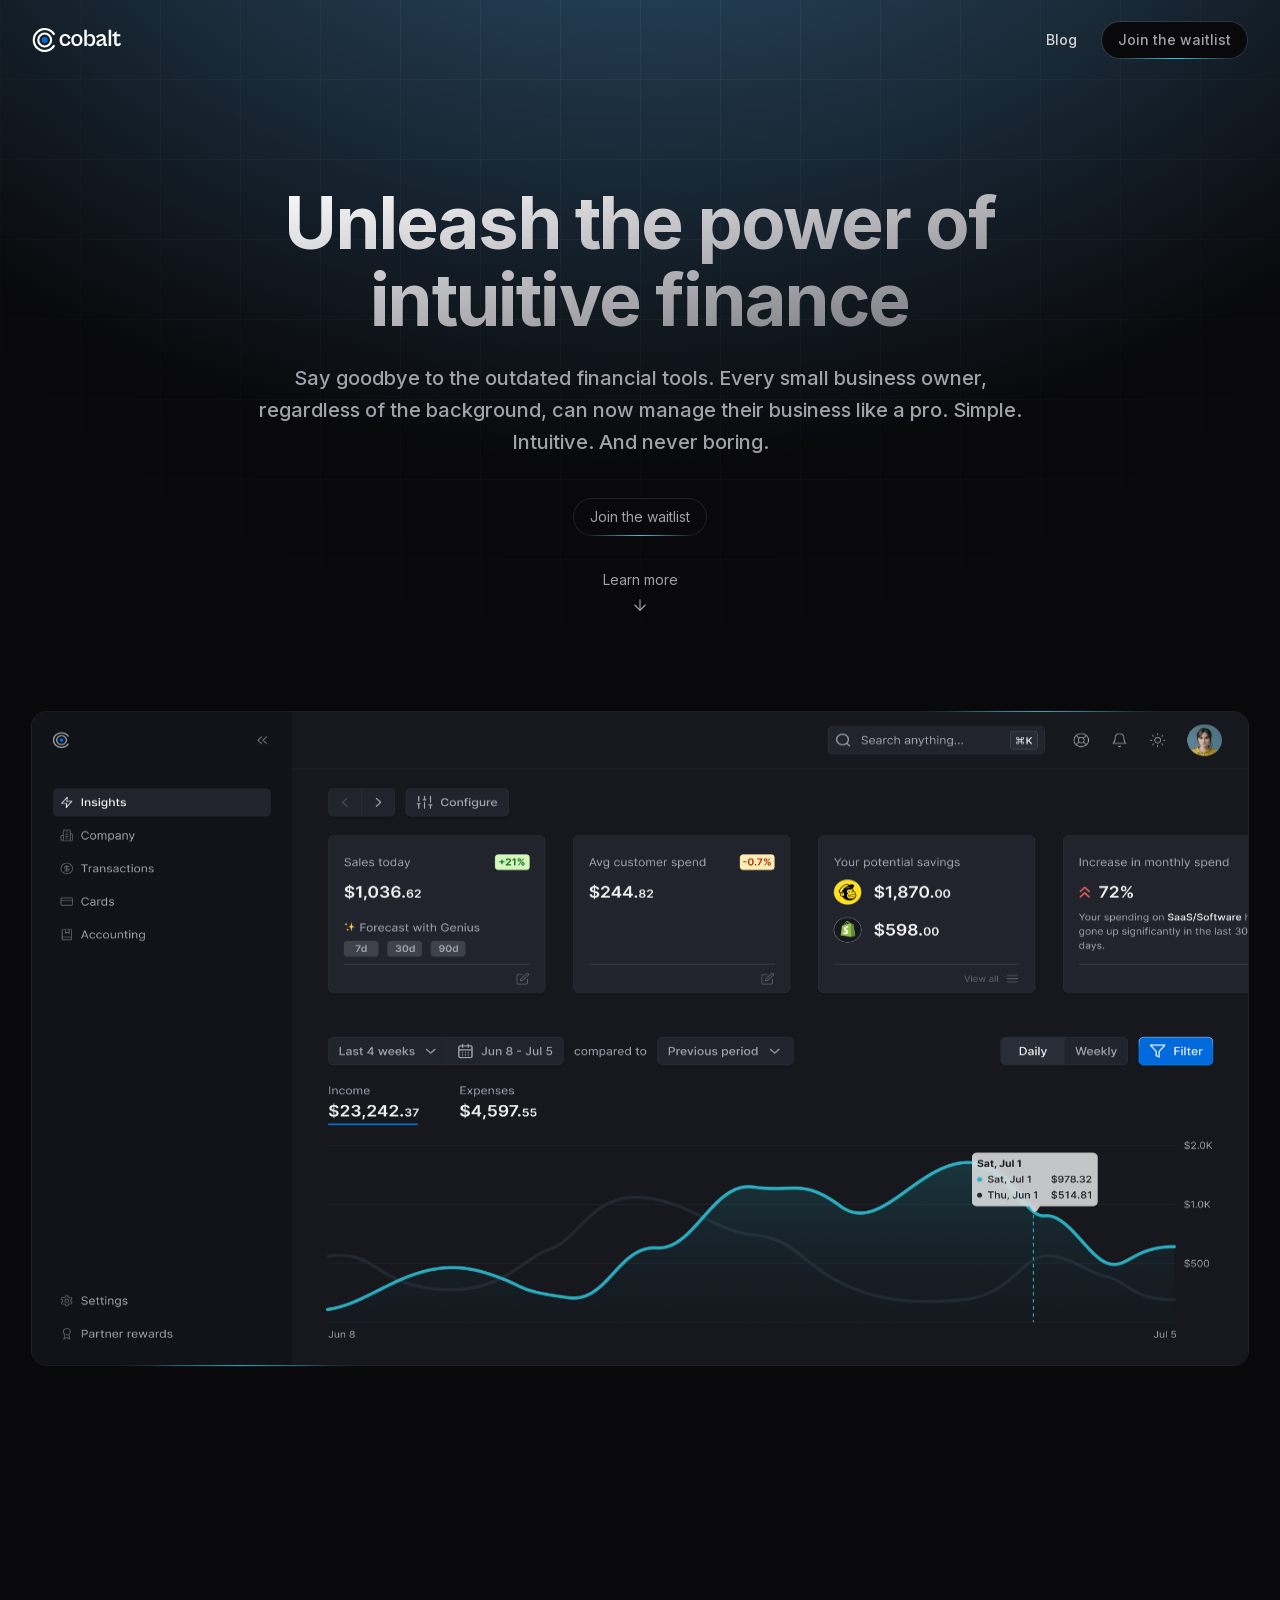
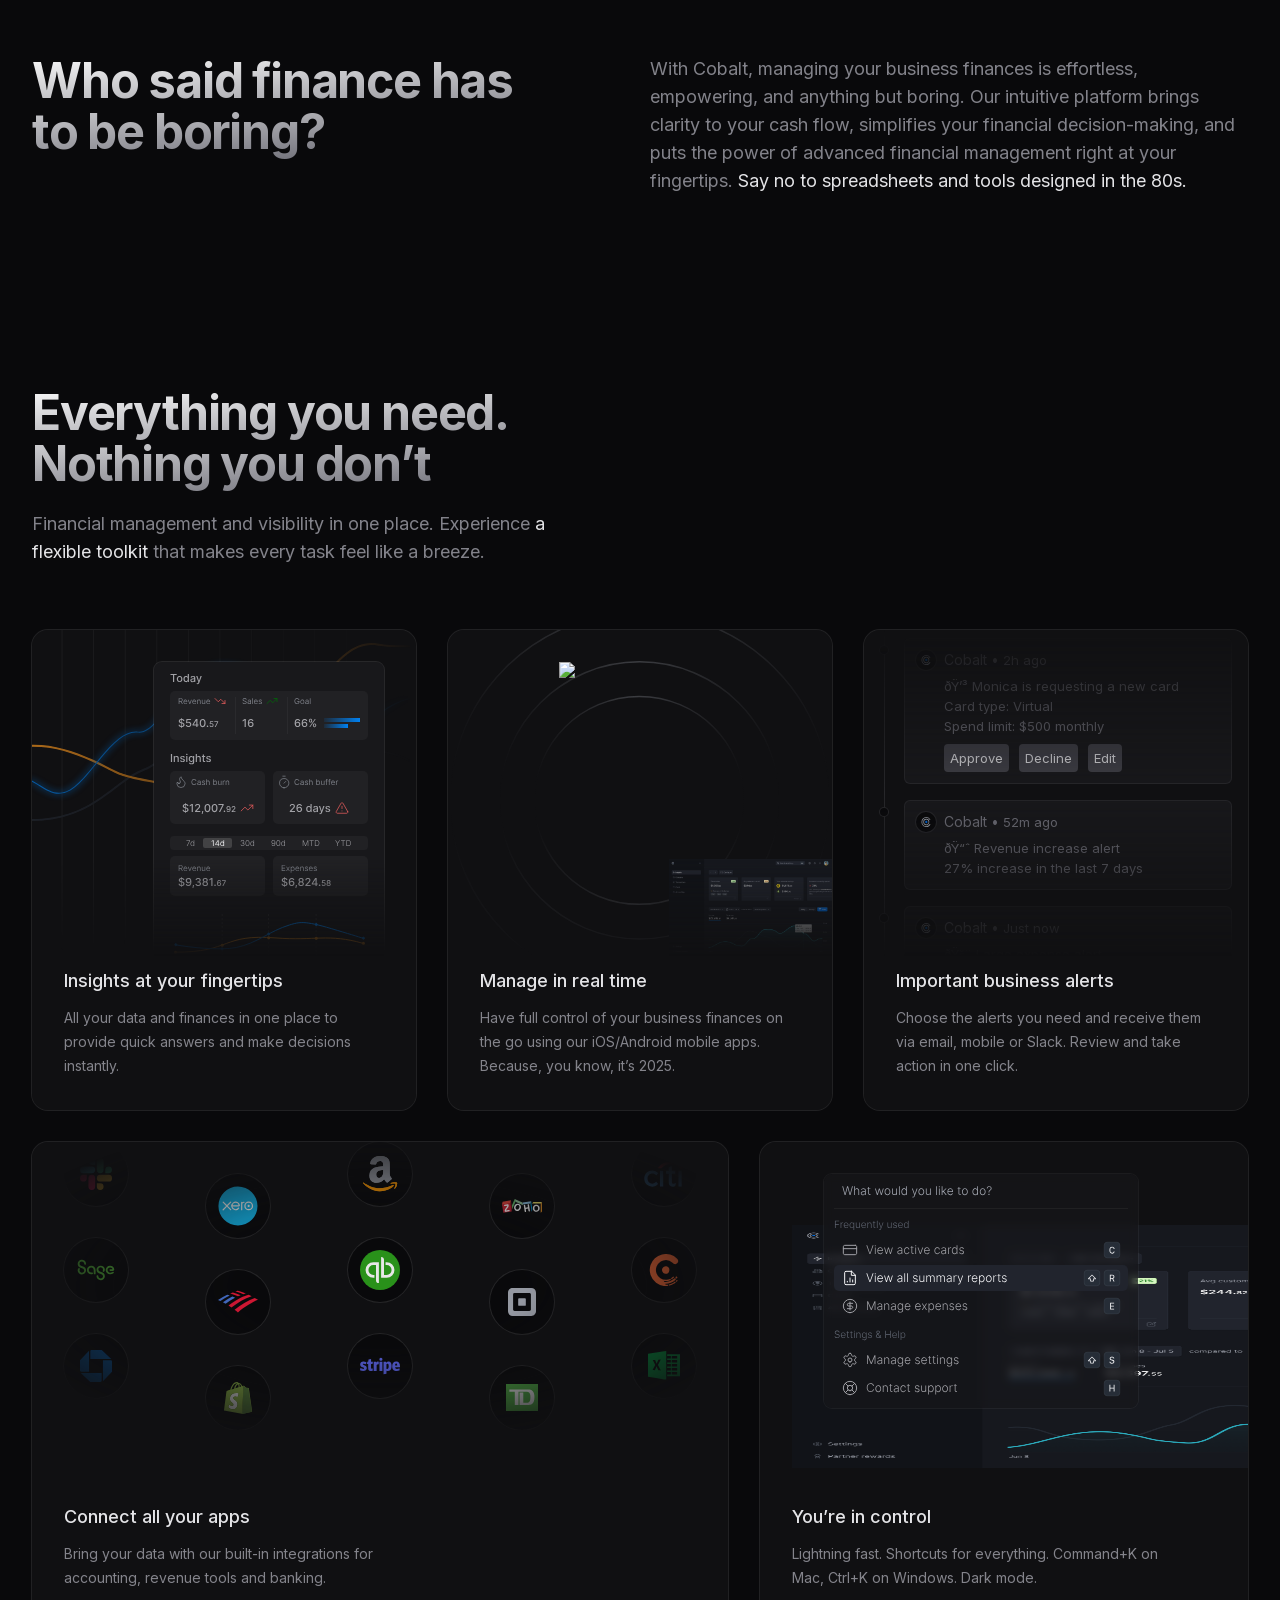
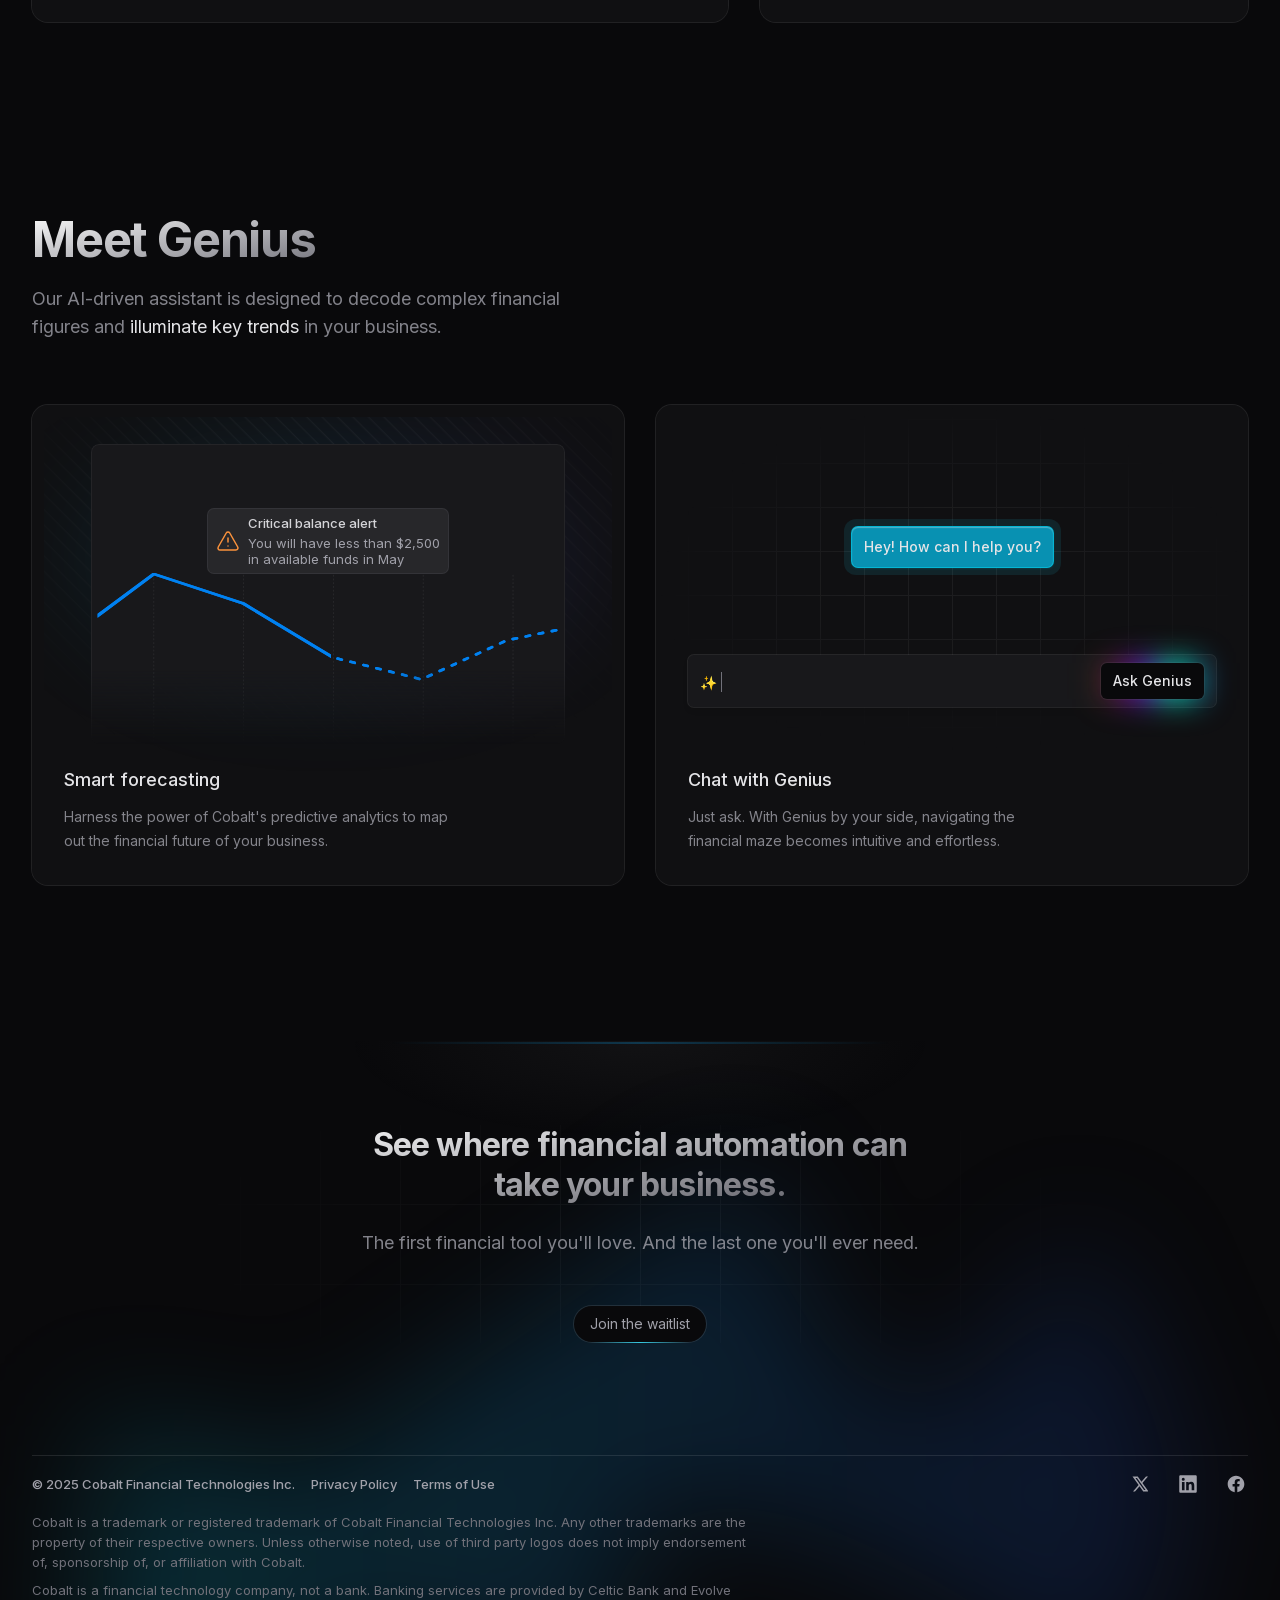
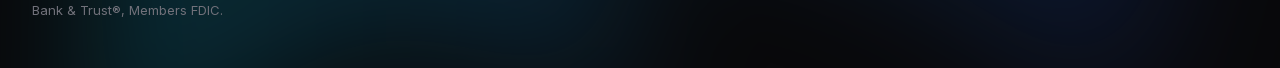
==== commit f667a02a: "first" ====
--- a/index.html
+++ b/index.html
@@ -78,24 +78,24 @@
                 class="py-24 sm:py-32 lg:pb-40">
                 <div class="mx-auto max-w-7xl px-6 lg:px-8">
                     <div class="relative mx-auto max-w-3xl text-center">
-                        <h1 class="bg-gradient-to-br from-white to-zinc-500 bg-clip-text text-5xl/[1.07] font-bold tracking-tight text-transparent md:text-7xl/[1.07]" style="opacity:0;transform:scale(0.9)">Unleash the power of intuitive finance</h1>
-                        <p class="mt-6 text-lg font-medium text-zinc-400 md:text-xl" style="opacity:0;transform:translateY(10px)">Say goodbye to the outdated financial tools. Every small business owner, regardless of the background, can now manage their business like a pro. Simple. Intuitive. And never boring.</p>
+                        <h1 class="bg-gradient-to-br from-white to-zinc-500 bg-clip-text text-5xl/[1.07] font-bold tracking-tight text-transparent md:text-7xl/[1.07]" style="opacity:1;transform:scale(1)">Unleash the power of intuitive finance</h1>
+                        <p class="mt-6 text-lg font-medium text-zinc-400 md:text-xl" style="opacity:1;transform:translateY(0)">Say goodbye to the outdated financial tools. Every small business owner, regardless of the background, can now manage their business like a pro. Simple. Intuitive. And never boring.</p>
                         <div class="mt-10 flex flex-col items-center justify-center gap-y-8">
-                            <div style="opacity:0;transform:translateY(10px)"><button class="group relative rounded-full p-px text-sm/6 text-zinc-400 duration-300 hover:text-zinc-100 hover:shadow-glow" type="button" aria-haspopup="dialog" aria-expanded="false" aria-controls="radix-:Rjlj9ukq:" data-state="closed"><span class="absolute inset-0 overflow-hidden rounded-full"><span class="absolute inset-0 rounded-full bg-[image:radial-gradient(75%_100%_at_50%_0%,rgba(56,189,248,0.6)_0%,rgba(56,189,248,0)_75%)] opacity-0 transition-opacity duration-500 group-hover:opacity-100"></span></span><div class="relative z-10 rounded-full bg-zinc-950 px-4 py-1.5 ring-1 ring-white/10">Join the waitlist</div><span class="absolute -bottom-0 left-[1.125rem] h-px w-[calc(100%-2.25rem)] bg-gradient-to-r from-cyan-400/0 via-cyan-400/90 to-cyan-400/0 transition-opacity duration-500 group-hover:opacity-40"></span></button></div>
+                            <div style="opacity:1;transform:translateY(0)"><button class="group relative rounded-full p-px text-sm/6 text-zinc-400 duration-300 hover:text-zinc-100 hover:shadow-glow" type="button" aria-haspopup="dialog" aria-expanded="false" aria-controls="radix-:Rjlj9ukq:" data-state="closed"><span class="absolute inset-0 overflow-hidden rounded-full"><span class="absolute inset-0 rounded-full bg-[image:radial-gradient(75%_100%_at_50%_0%,rgba(56,189,248,0.6)_0%,rgba(56,189,248,0)_75%)] opacity-0 transition-opacity duration-500 group-hover:opacity-100"></span></span><div class="relative z-10 rounded-full bg-zinc-950 px-4 py-1.5 ring-1 ring-white/10">Join the waitlist</div><span class="absolute -bottom-0 left-[1.125rem] h-px w-[calc(100%-2.25rem)] bg-gradient-to-r from-cyan-400/0 via-cyan-400/90 to-cyan-400/0 transition-opacity duration-500 group-hover:opacity-40"></span></button></div>
                             <div
-                                class="group" style="opacity:0">
+                                class="group" style="opacity:1">
                                 <a class="flex flex-col items-center gap-1" href="/#intro">
                                     <p class="text-sm/6 text-zinc-400 duration-300 group-hover:text-zinc-100">Learn more</p><svg xmlns="http://www.w3.org/2000/svg" width="18" height="18" viewBox="0 0 24 24" fill="none" stroke="currentColor" stroke-width="1.5" stroke-linecap="round" stroke-linejoin="round" class="lucide lucide-arrow-down text-zinc-400 duration-300 group-hover:translate-y-1.5 group-hover:text-zinc-100"><path d="M12 5v14"></path><path d="m19 12-7 7-7-7"></path></svg></a>
                         </div>
                     </div>
                 </div>
-                <div class="perspective-[1500px] relative pt-16" style="opacity:0">
+                <div class="perspective-[1500px] relative pt-16" style="opacity:1">
                     <div class="relative" style="transform:rotateX(25deg)">
                         <div class="absolute -top-px right-20 h-2 w-20 [mask-image:linear-gradient(to_right,rgba(217,217,217,0)_0%,#d9d9d9_25%,#d9d9d9_75%,rgba(217,217,217,0)_100%)] md:w-32 lg:w-64">
                             <div class="h-px w-full animate-starlight-right bg-gradient-to-r from-cyan-400/0 via-cyan-400 to-cyan-400/0"></div>
                         </div>
                         <div class="rounded-md bg-zinc-950 ring-1 ring-white/10 lg:rounded-2xl">
-                            <div class="" style="opacity:0"><img alt="App screenshot" fetchPriority="high" width="4200" height="2490" decoding="async" data-nimg="1" class="rounded-md lg:rounded-2xl" style="color:transparent" sizes="(max-width: 768px) 100vw, (max-width: 1200px) 50vw, 40vw"
+                            <div class="" style="opacity:1"><img alt="App screenshot" fetchPriority="high" width="4200" height="2490" decoding="async" data-nimg="1" class="rounded-md lg:rounded-2xl" style="color:transparent" sizes="(max-width: 768px) 100vw, (max-width: 1200px) 50vw, 40vw"
                                     srcSet="/_next/image.png?url=%2F_static%2Fdashboard.png&amp;w=256&amp;q=75 256w, /_next/image.png?url=%2F_static%2Fdashboard.png&amp;w=384&amp;q=75 384w, /_next/image.png?url=%2F_static%2Fdashboard.png&amp;w=640&amp;q=75 640w, /_next/image.png?url=%2F_static%2Fdashboard.png&amp;w=750&amp;q=75 750w, /_next/image.png?url=%2F_static%2Fdashboard.png&amp;w=828&amp;q=75 828w, /_next/image.png?url=%2F_static%2Fdashboard.png&amp;w=1080&amp;q=75 1080w, /_next/image.png?url=%2F_static%2Fdashboard.png&amp;w=1200&amp;q=75 1200w, /_next/image.png?url=%2F_static%2Fdashboard.png&amp;w=1920&amp;q=75 1920w, /_next/image.png?url=%2F_static%2Fdashboard.png&amp;w=2048&amp;q=75 2048w, /_next/image.png?url=%2F_static%2Fdashboard.png&amp;w=3840&amp;q=75 3840w"
                                     src="/_next/image.png?url=%2F_static%2Fdashboard.png&amp;w=3840&amp;q=75" /></div>
                         </div>
